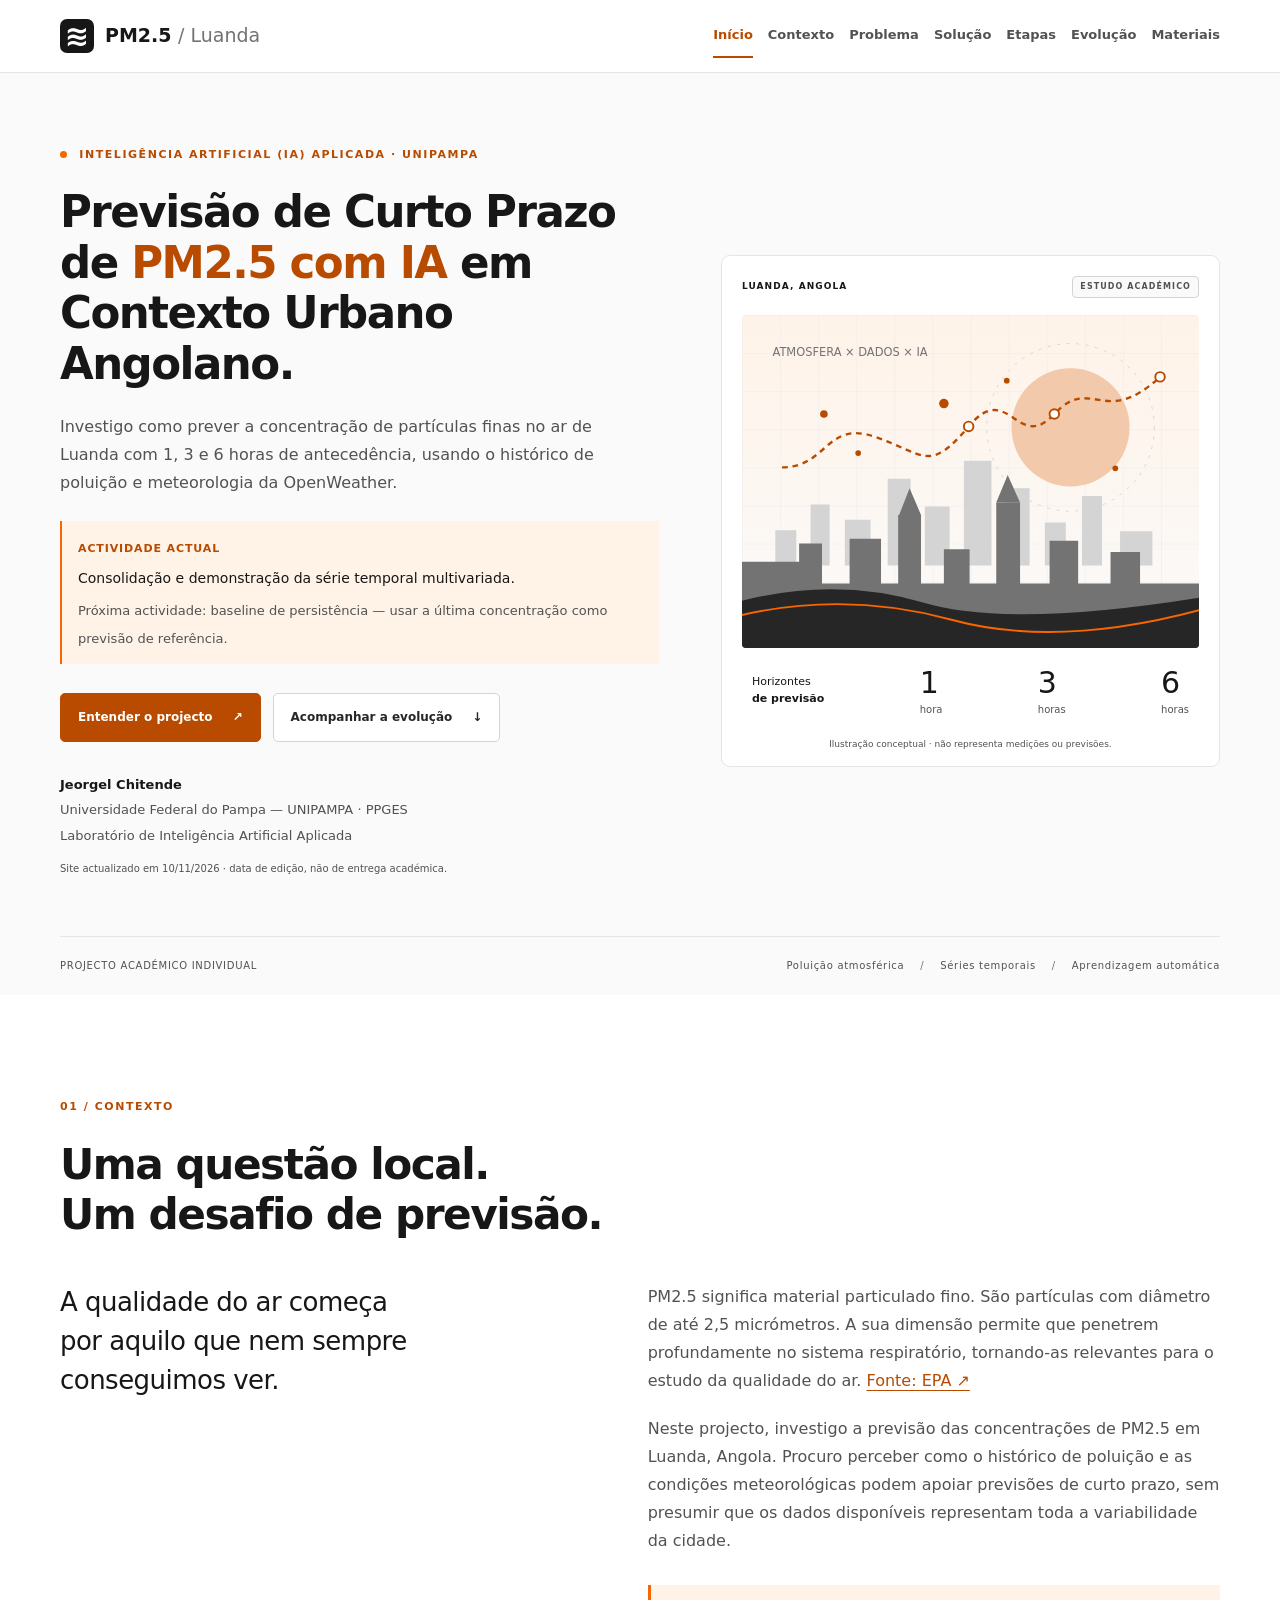
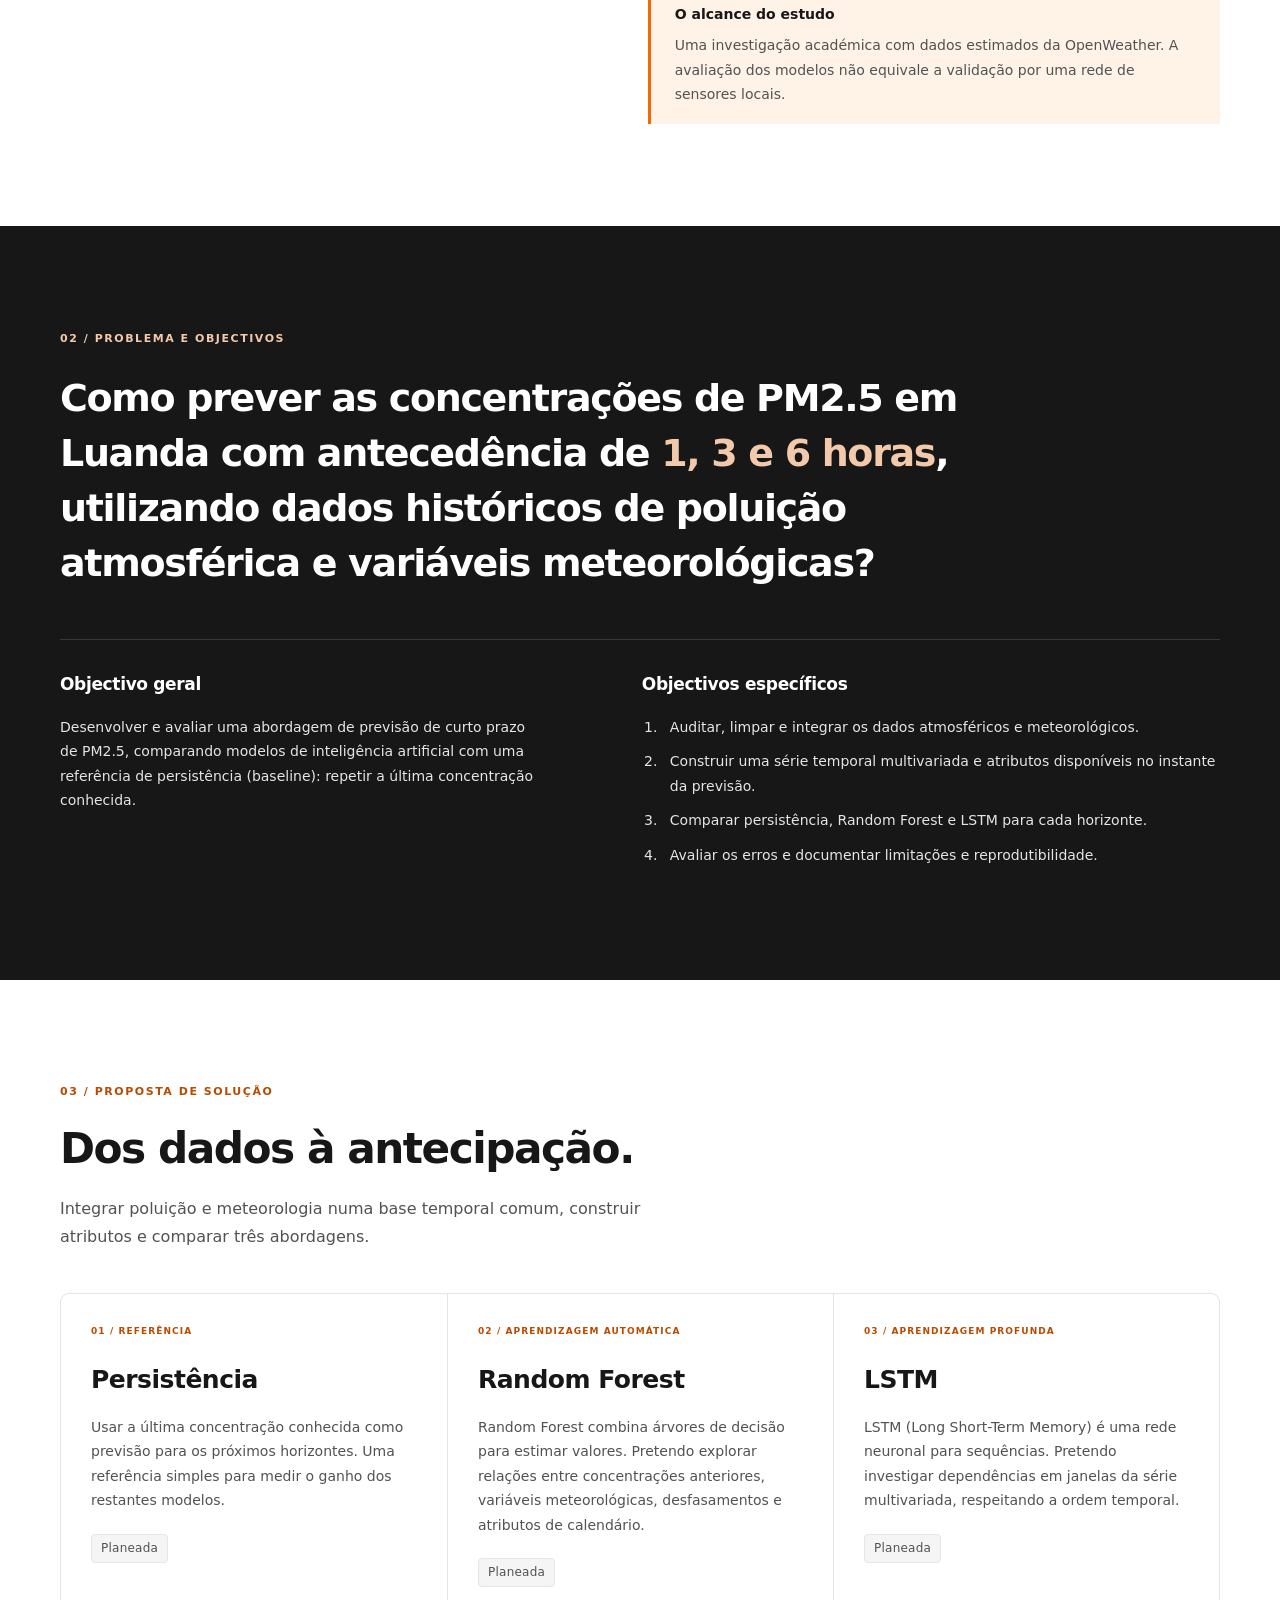
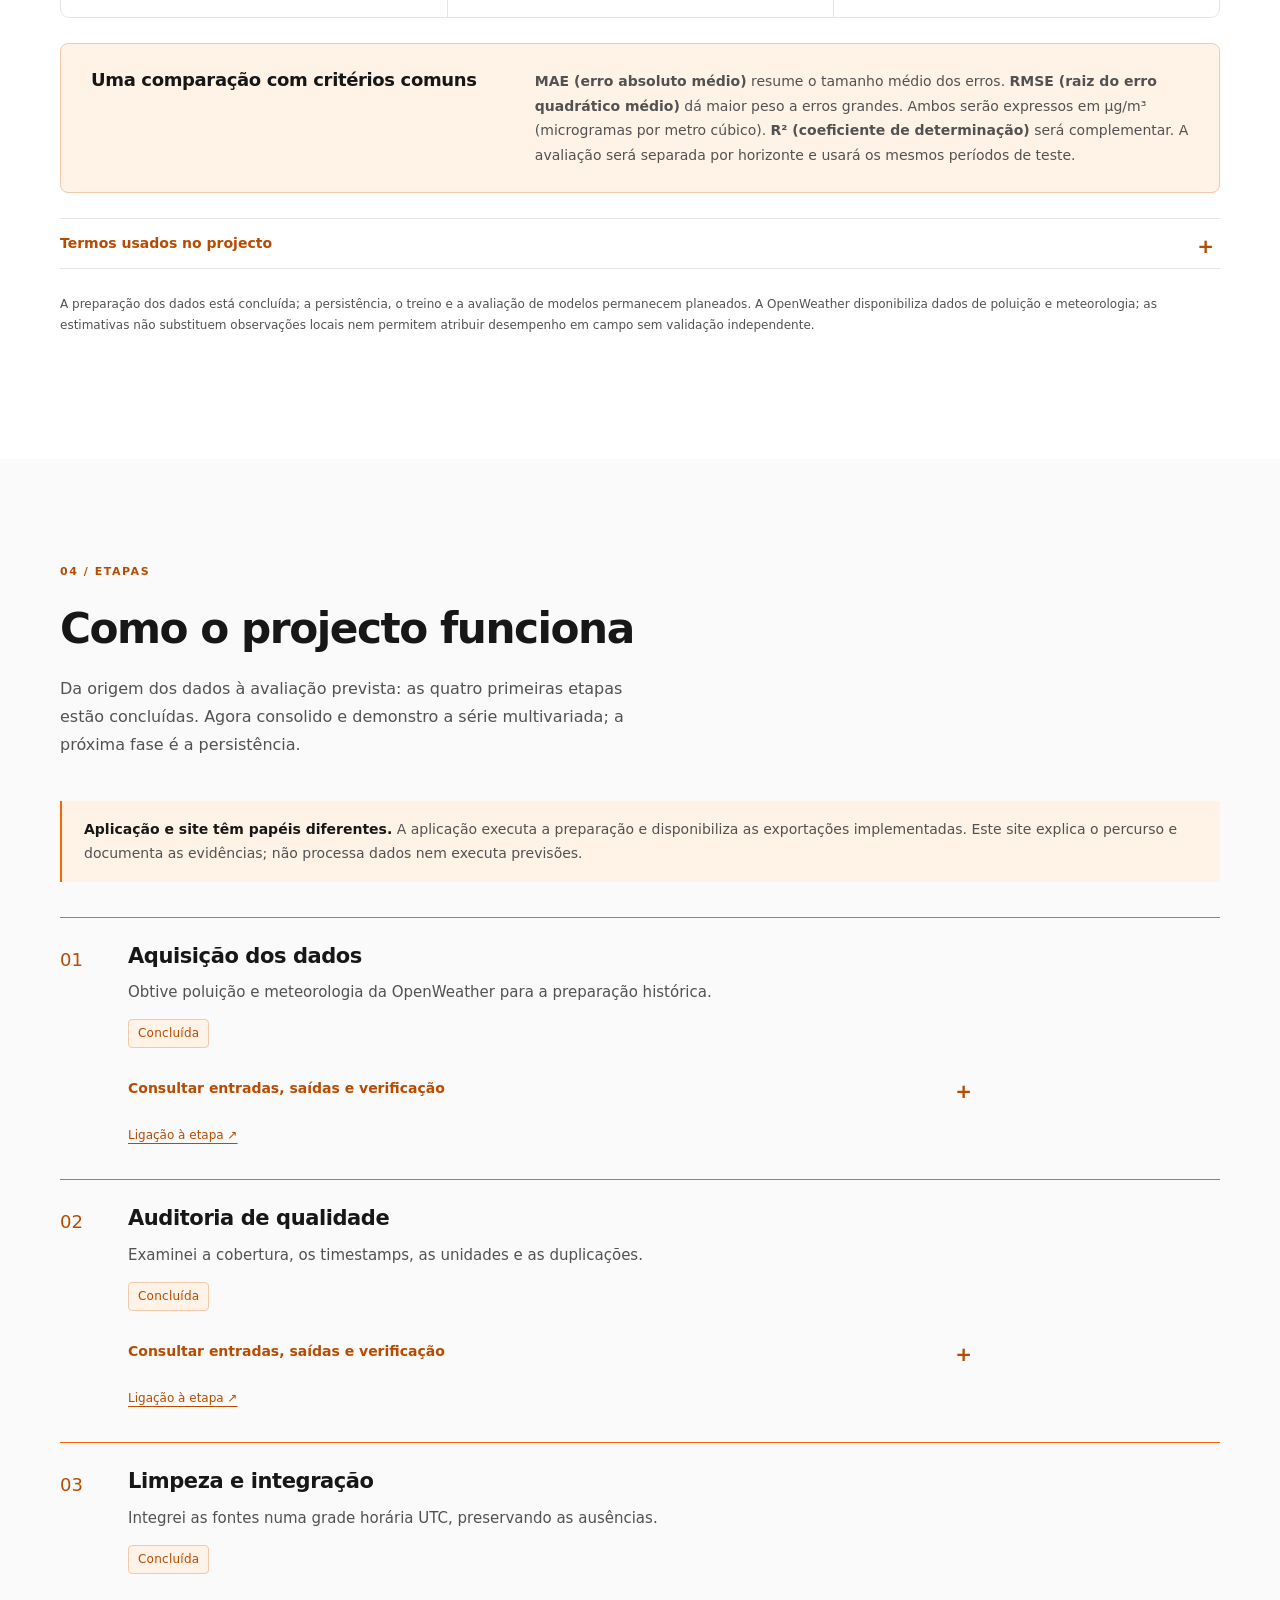
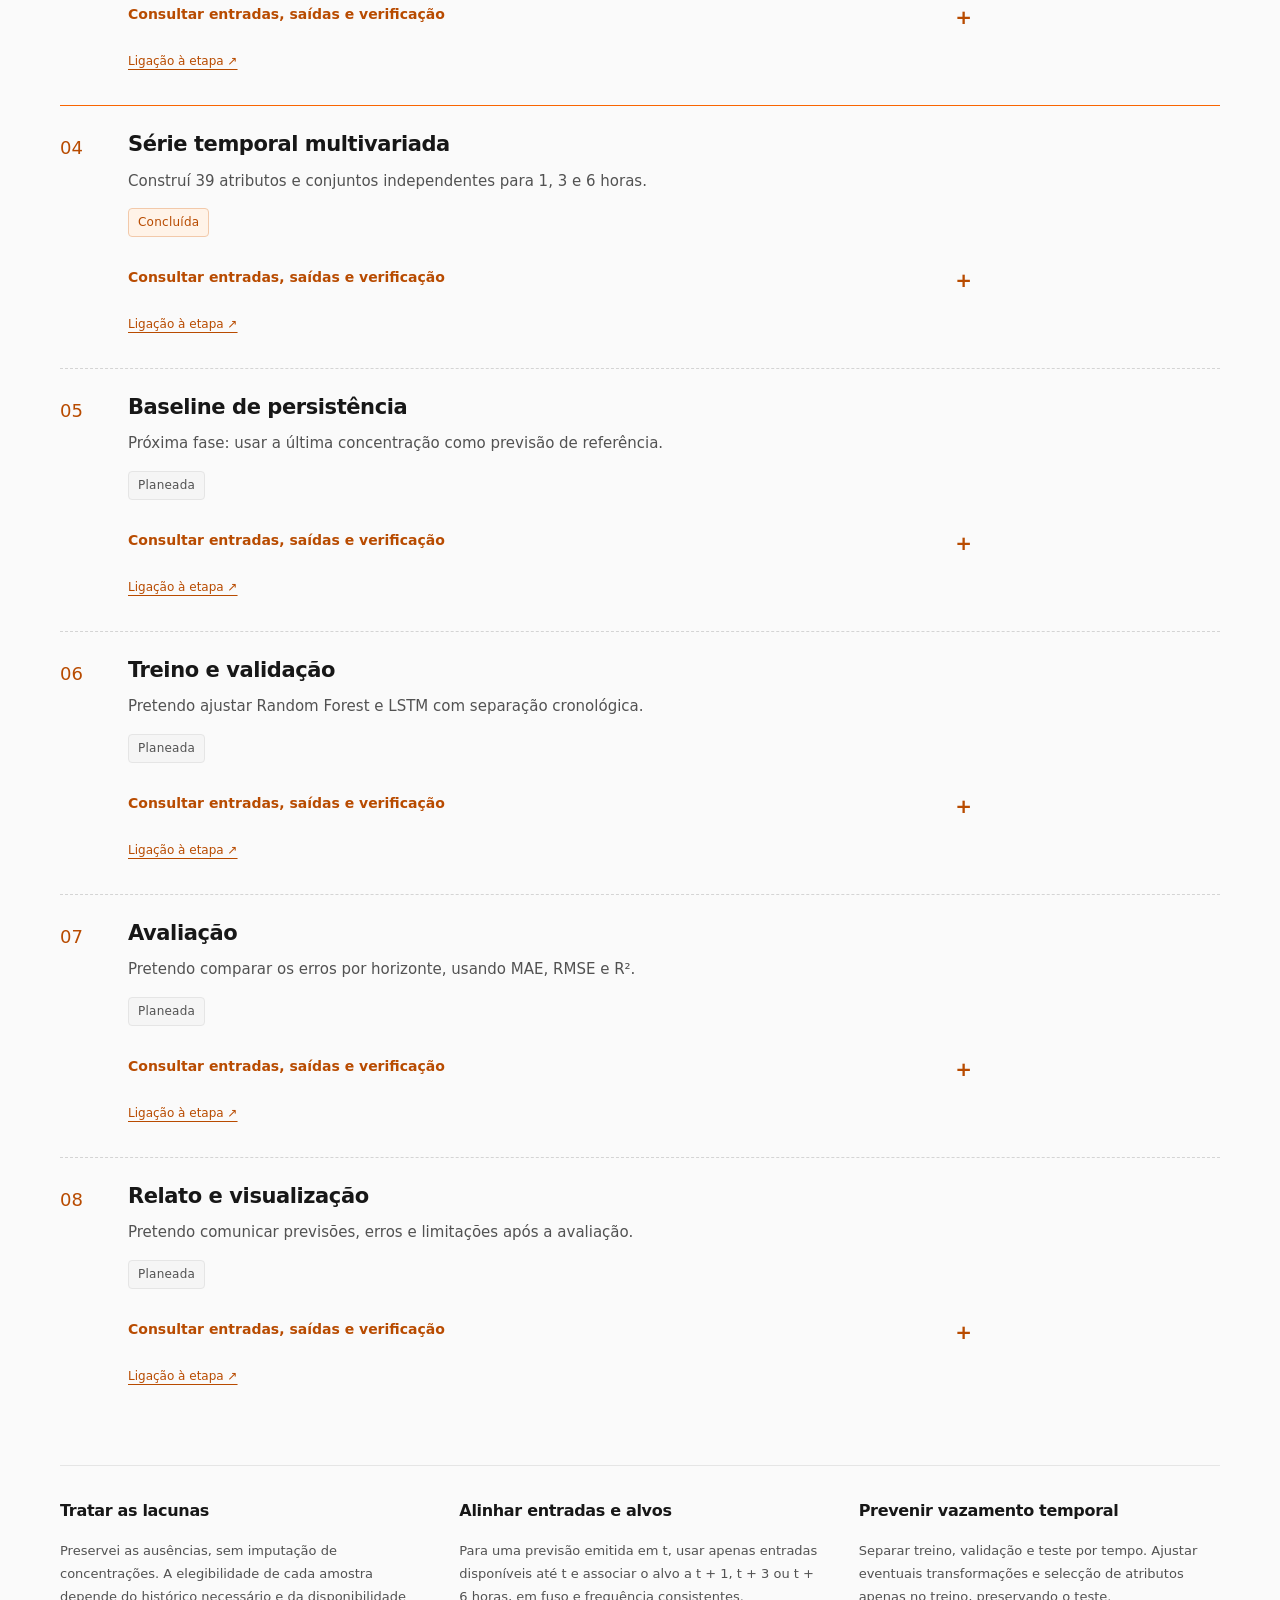
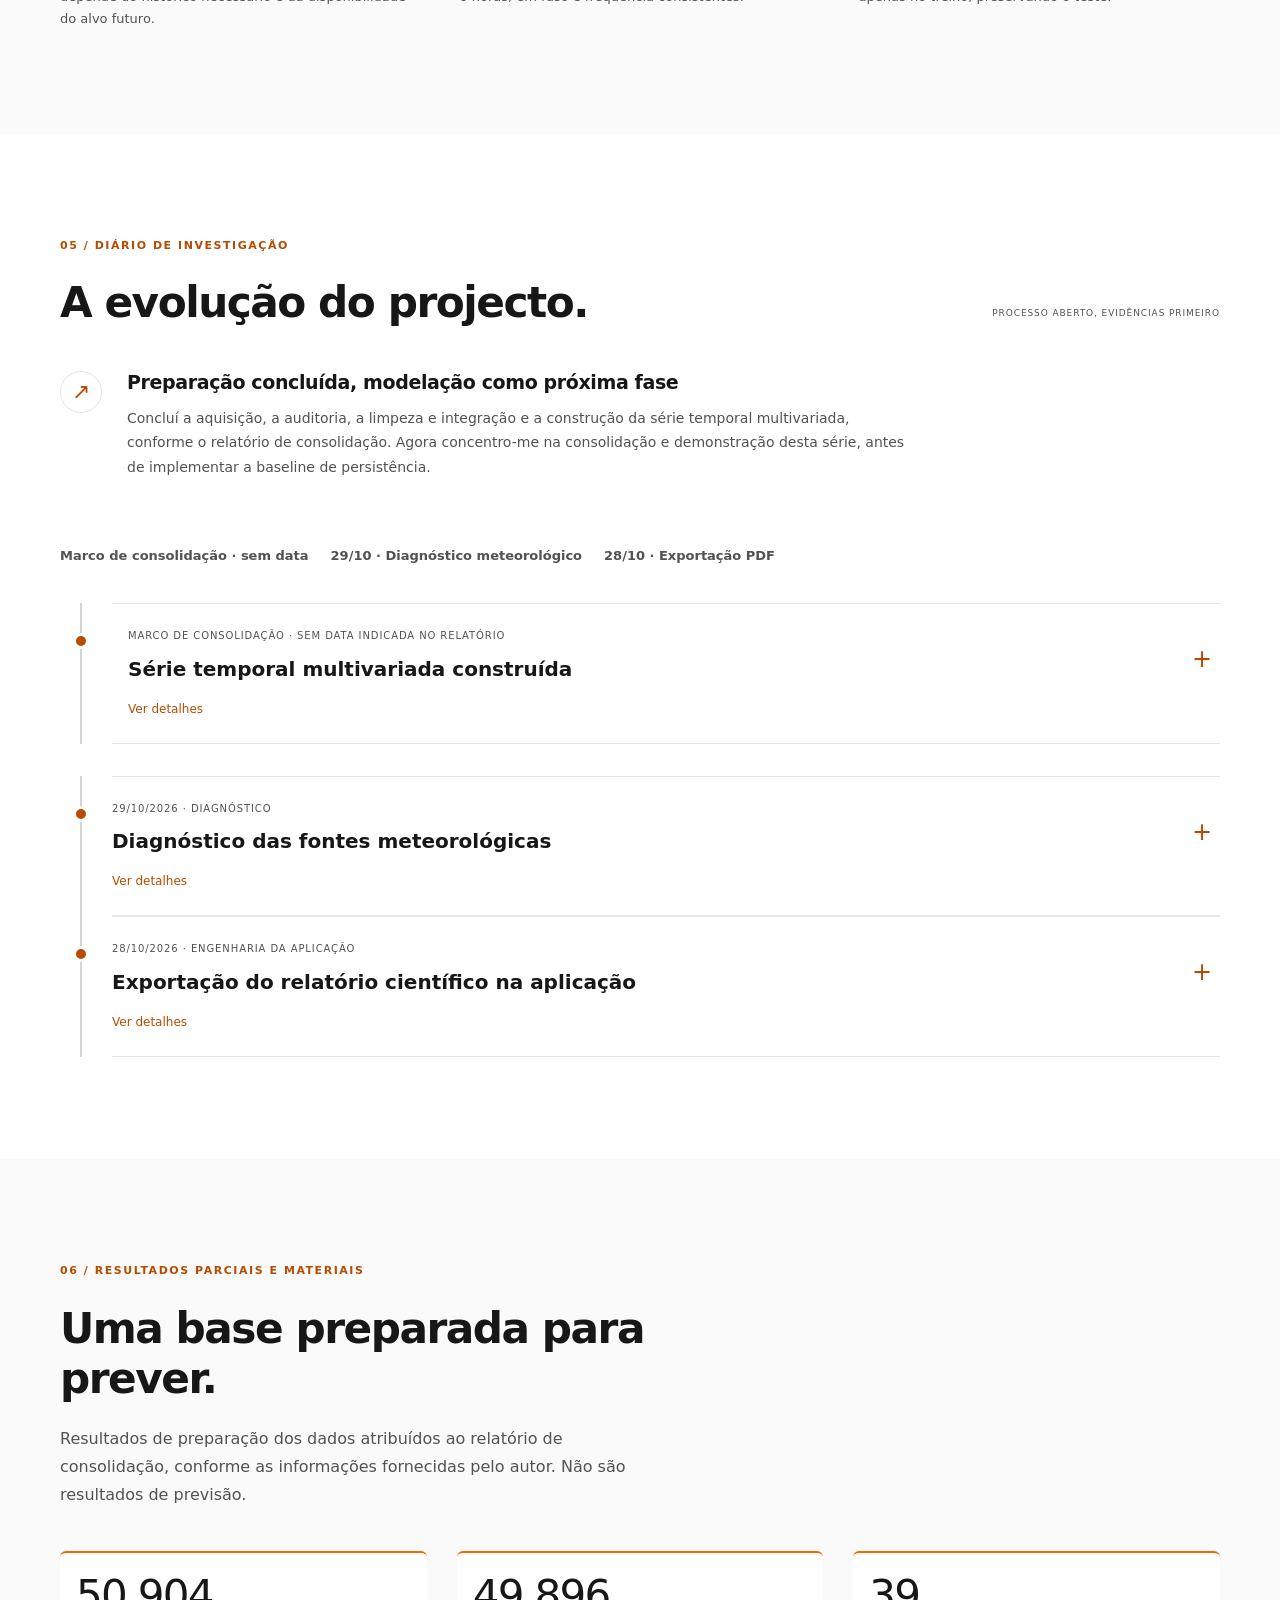
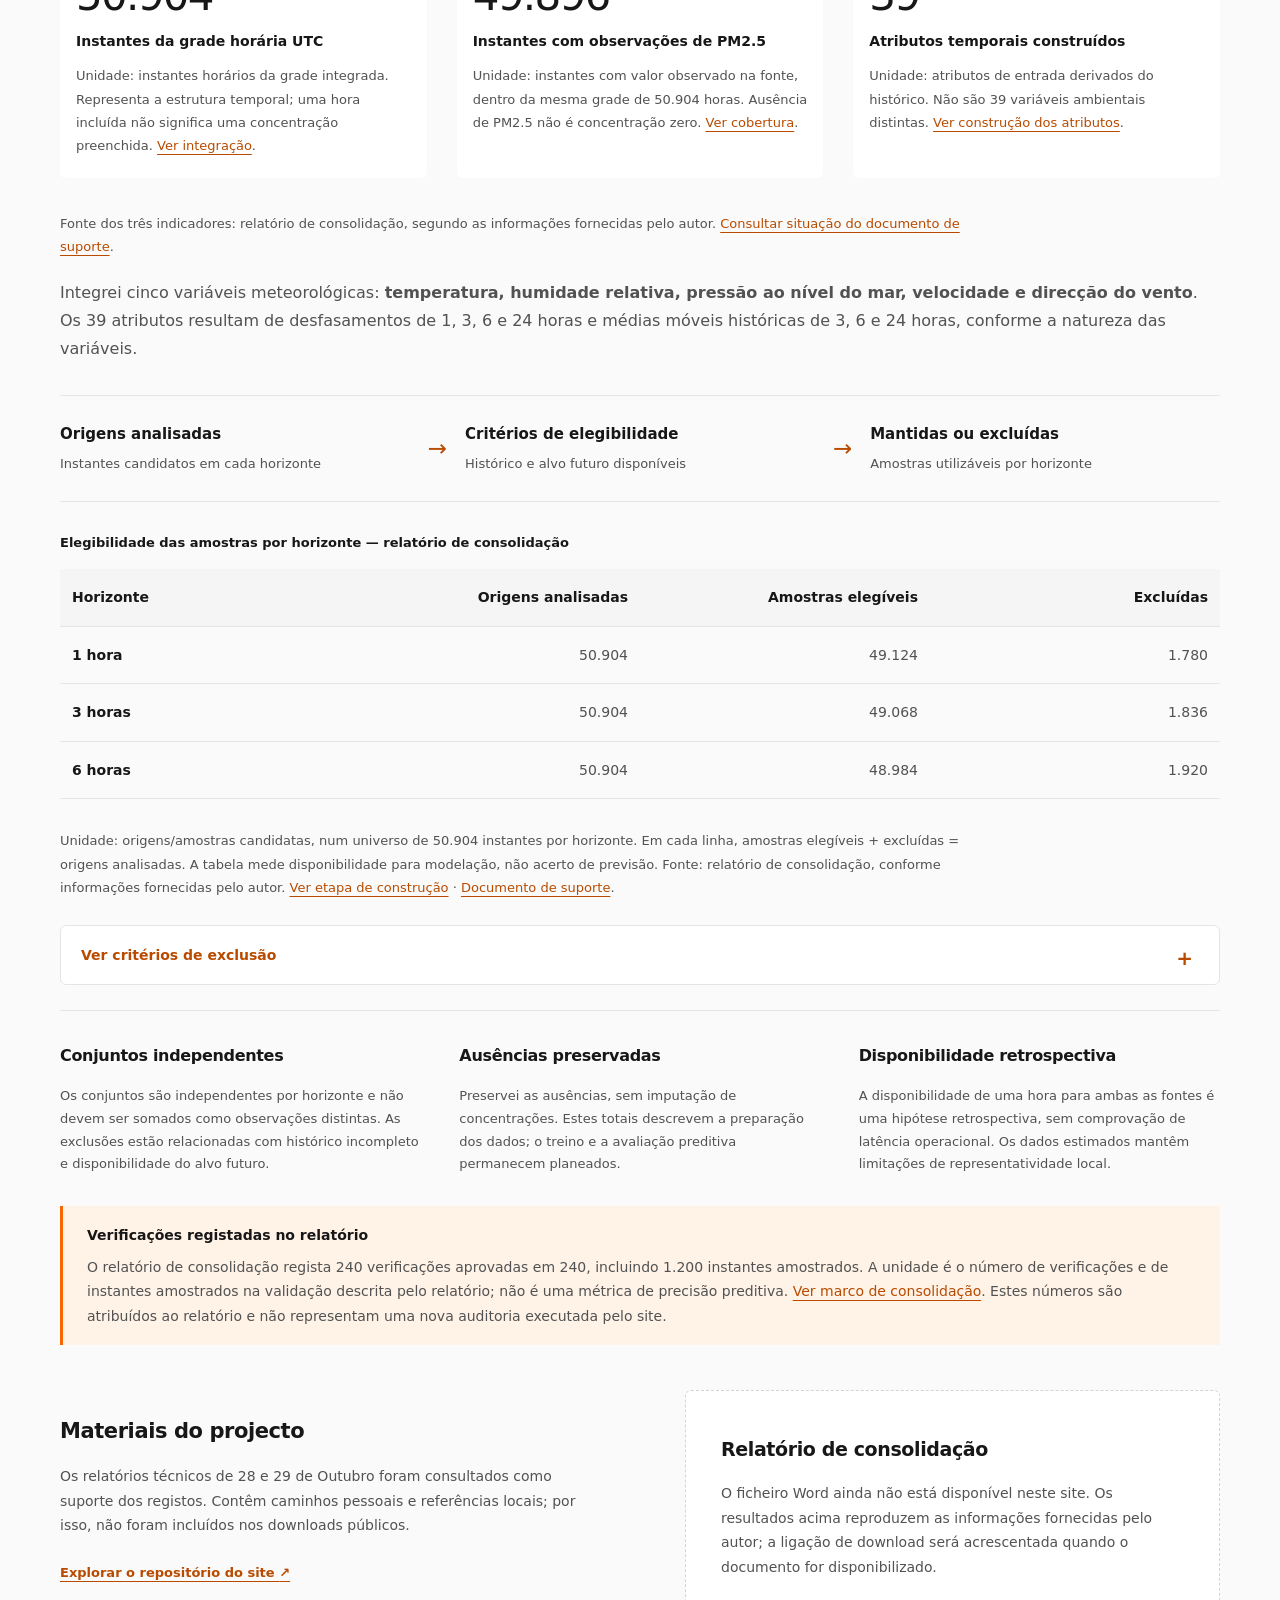
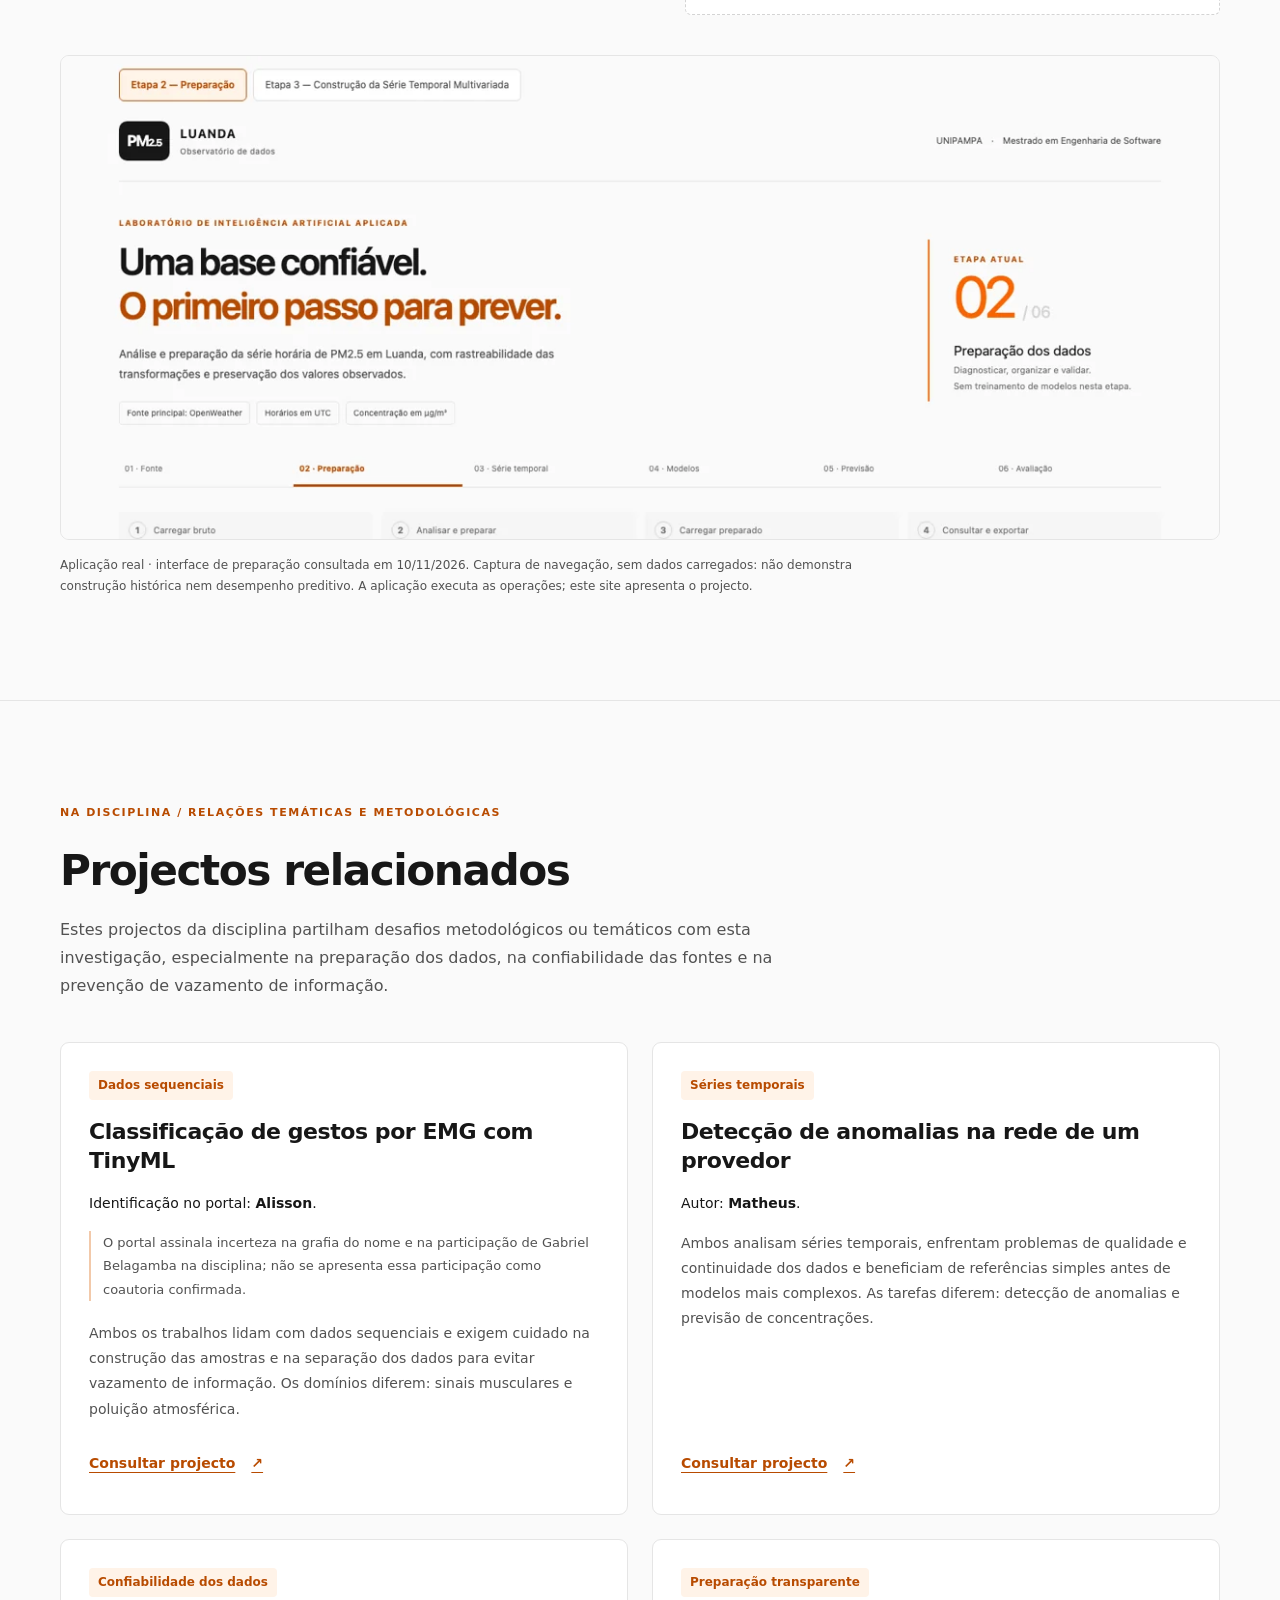
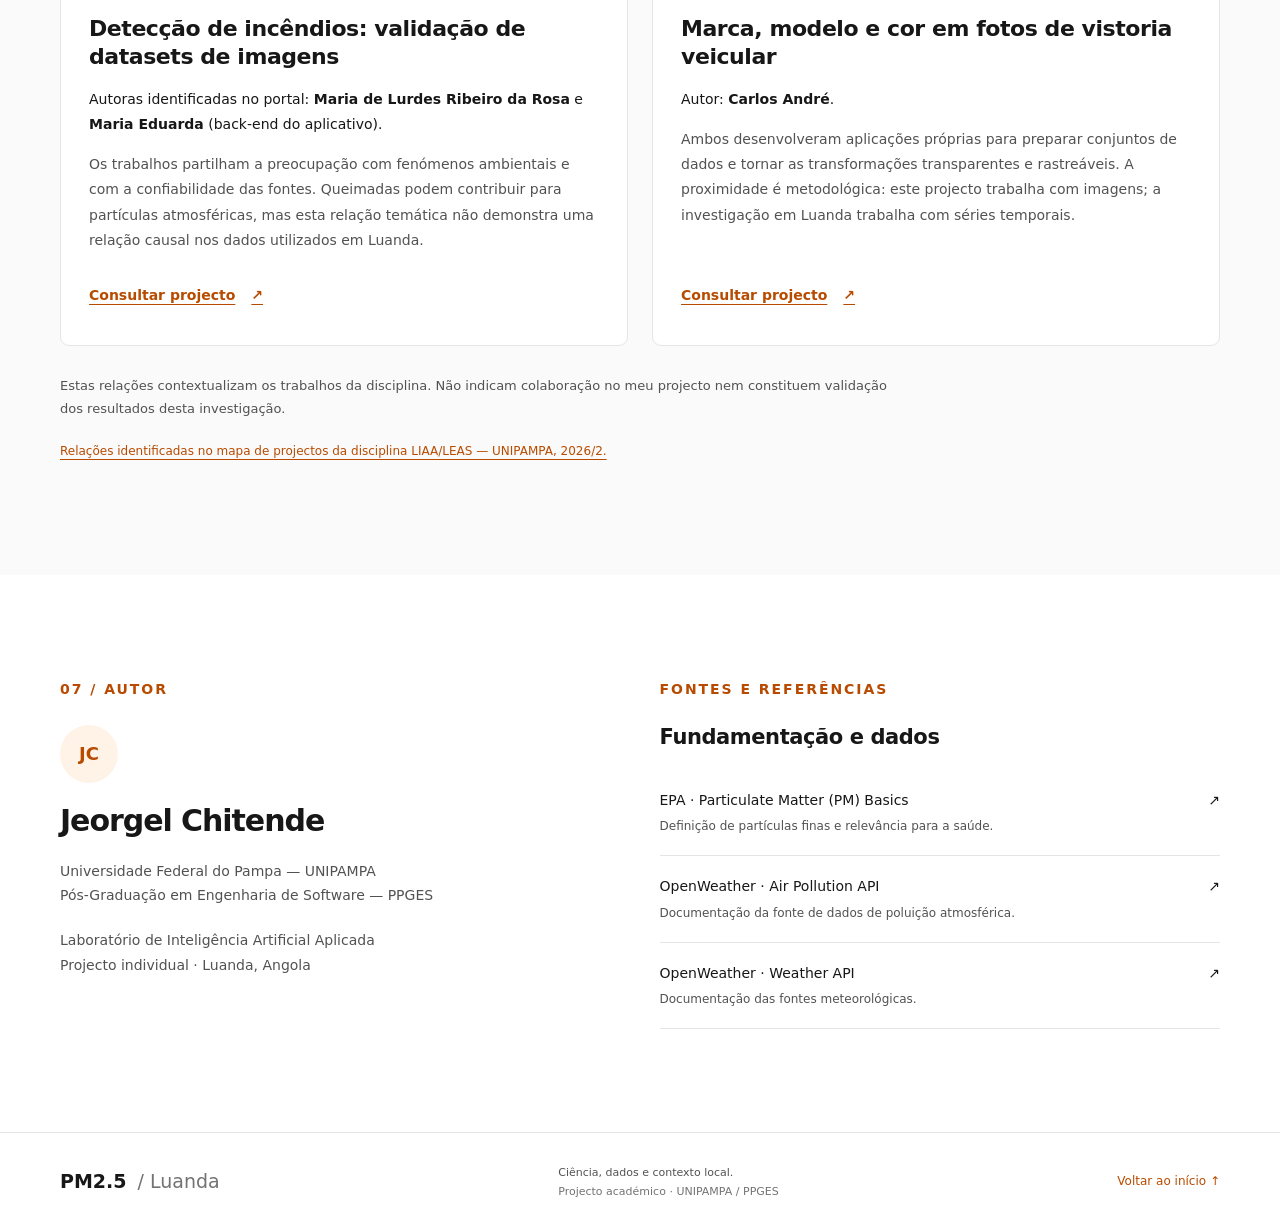
==== index.html @ dc96d827 "version 1.2 with fit has been created" ====
<!doctype html>
<html lang="pt">
<head>
<meta charset="utf-8"><meta name="viewport" content="width=device-width, initial-scale=1">
<title>PM2.5 em Luanda · Jeorgel Chitende | UNIPAMPA</title>
<meta name="description" content="Projecto académico de previsão de PM2.5 em Luanda com inteligência artificial. Contexto, metodologia e evolução do trabalho de Jeorgel Chitende na UNIPAMPA.">
<meta name="theme-color" content="#171717"><meta property="og:type" content="website"><meta property="og:locale" content="pt_PT"><meta property="og:title" content="PM2.5 em Luanda · Prever para compreender"><meta property="og:description" content="Um projecto académico sobre previsão de curto prazo da qualidade do ar em Luanda, Angola."><meta property="og:url" content="https://liaa-jeorgel.github.io/"><meta property="og:image" content="https://liaa-jeorgel.github.io/assets/social.png"><meta property="og:image:alt" content="Projecto PM2.5 em Luanda — UNIPAMPA">
<link rel="icon" type="image/svg+xml" href="assets/favicon.svg"><link rel="stylesheet" href="assets/style.css"><script src="assets/main.js" defer></script>
</head>
<body>
<a class="skip" href="#principal">Saltar para o conteúdo</a>
<header class="header"><div class="container header-inner"><a class="brand" href="#inicio" aria-label="PM2.5 Luanda — início"><span class="brand-icon" aria-hidden="true">≋</span><span>PM2.5 <span class="brand-light">/ Luanda</span></span></a><button class="menu-toggle" aria-expanded="false" aria-controls="menu" hidden>Menu <span aria-hidden="true">☰</span></button><nav id="menu" aria-label="Navegação principal"><a href="#inicio">Início</a><a href="#contexto">Contexto</a><a href="#objectivos">Problema</a><a href="#proposta">Solução</a><a href="#metodologia">Etapas</a><a href="#evolucao">Evolução</a><a href="#materiais">Materiais</a></nav></div></header>
<main id="principal" tabindex="-1">
<section id="inicio" tabindex="-1" class="hero"><div class="container hero-grid"><div><p class="eyebrow"><span class="dot"></span> INTELIGÊNCIA ARTIFICIAL (IA) APLICADA · UNIPAMPA</p><h1>Previsão de Curto Prazo de <span>PM2.5 com IA</span> em Contexto Urbano Angolano.</h1><p class="hero-copy">Investigo como prever a concentração de partículas finas no ar de Luanda com 1, 3 e 6 horas de antecedência, usando o histórico de poluição e meteorologia da OpenWeather.</p><aside class="current-stage" aria-label="Estado do projecto"><strong>Actividade actual</strong><p>Consolidação e demonstração da série temporal multivariada.</p><span>Próxima actividade: baseline de persistência — usar a última concentração como previsão de referência.</span></aside><div class="actions"><a class="button primary" href="#contexto">Entender o projecto <span aria-hidden="true">↗</span></a><a class="button secondary" href="#evolucao">Acompanhar a evolução <span aria-hidden="true">↓</span></a></div><p class="byline"><strong>Jeorgel Chitende</strong><span>Universidade Federal do Pampa — UNIPAMPA · PPGES</span><span>Laboratório de Inteligência Artificial Aplicada</span><span class="site-update">Site actualizado em <time datetime="2026-11-10">10/11/2026</time> · data de edição, não de entrega académica.</span></p></div>
<figure class="hero-figure"><div class="figure-top"><span>LUANDA, ANGOLA</span><span class="figure-tag">ESTUDO ACADÉMICO</span></div><svg viewBox="0 0 480 350" role="img" aria-labelledby="scene-title"><title id="scene-title">Ilustração conceptual de Luanda, partículas atmosféricas e horizontes de previsão; sem dados científicos.</title><defs><linearGradient id="sky" x2="0" y2="1"><stop stop-color="#fff3e8"/><stop offset="1" stop-color="#fafafa"/></linearGradient><pattern id="grid" width="40" height="40" patternUnits="userSpaceOnUse"><path d="M40 0H0V40" fill="none" stroke="#e5e5e5" stroke-width=".7"/></pattern></defs><rect width="480" height="350" fill="url(#sky)"/><rect width="480" height="350" fill="url(#grid)"/><circle cx="345" cy="118" r="62" fill="#f2c9aa"/><circle cx="345" cy="118" r="88" fill="none" stroke="#d4d4d4" stroke-dasharray="3 7"/><g fill="#d4d4d4"><path d="M35 263V226H57V263H72V199H92V263H108V215H135V263H153V172H177V263H192V201H218V263H233V153H262V263H277V182H302V263H318V218H340V263H357V190H378V263H397V227H431V263Z"/></g><g fill="#737373"><path d="M0 282V259H60V240H84V282H113V235H146V282H164V210H188V282H212V246H239V282H267V197H292V282H323V237H353V282H387V249H418V282H480V350H0Z"/><path d="M165 210L176 182L188 210ZM267 197L279 168L292 197Z"/></g><path d="M0 300Q100 275 190 302T480 297V350H0Z" fill="#262626"/><path d="M0 315Q110 290 220 320T480 310" fill="none" stroke="#f96501" stroke-width="2"/><g fill="#b84b00"><circle cx="86" cy="104" r="4"/><circle cx="122" cy="145" r="3"/><circle cx="212" cy="93" r="5"/><circle cx="278" cy="69" r="3"/><circle cx="392" cy="161" r="3"/></g><path d="M42 160C90 160 88 110 140 128S196 167 238 117 289 146 328 104 380 120 439 65" fill="none" stroke="#b84b00" stroke-width="2.5" stroke-dasharray="6 5"/><g fill="#fff" stroke="#b84b00" stroke-width="2"><circle cx="238" cy="117" r="5"/><circle cx="328" cy="104" r="5"/><circle cx="439" cy="65" r="5"/></g><text x="32" y="43" font-family="system-ui" font-size="12" fill="#737373">ATMOSFERA × DADOS × IA</text></svg><div class="horizons"><span>Horizontes<br><strong>de previsão</strong></span><b>1<small>hora</small></b><b>3<small>horas</small></b><b>6<small>horas</small></b></div><figcaption>Ilustração conceptual · não representa medições ou previsões.</figcaption></figure></div><div class="container hero-foot"><span>PROJECTO ACADÉMICO INDIVIDUAL</span><span>Poluição atmosférica <i>/</i> Séries temporais <i>/</i> Aprendizagem automática</span></div></section>
<section id="contexto" tabindex="-1" class="section container"><div class="section-heading"><p class="eyebrow">01 / CONTEXTO</p><h2>Uma questão local.<br>Um desafio de previsão.</h2></div><div class="context-grid"><p class="lead">A qualidade do ar começa por aquilo que nem sempre conseguimos ver.</p><div><p>PM2.5 significa material particulado fino. São partículas com diâmetro de até 2,5 micrómetros. A sua dimensão permite que penetrem profundamente no sistema respiratório, tornando-as relevantes para o estudo da qualidade do ar. <a href="https://www.epa.gov/pm-pollution/particulate-matter-pm-basics">Fonte: EPA ↗</a></p><p>Neste projecto, investigo a previsão das concentrações de PM2.5 em Luanda, Angola. Procuro perceber como o histórico de poluição e as condições meteorológicas podem apoiar previsões de curto prazo, sem presumir que os dados disponíveis representam toda a variabilidade da cidade.</p><aside class="note"><strong>O alcance do estudo</strong><p>Uma investigação académica com dados estimados da OpenWeather. A avaliação dos modelos não equivale a validação por uma rede de sensores locais.</p></aside></div></div></section>
<section id="objectivos" tabindex="-1" class="section question-section"><div class="container"><p class="eyebrow">02 / PROBLEMA E OBJECTIVOS</p><h2 class="question">Como prever as concentrações de PM2.5 em Luanda com antecedência de <em>1, 3 e 6 horas</em>, utilizando dados históricos de poluição atmosférica e variáveis meteorológicas?</h2><div class="objectives"><div><h3>Objectivo geral</h3><p>Desenvolver e avaliar uma abordagem de previsão de curto prazo de PM2.5, comparando modelos de inteligência artificial com uma referência de persistência (baseline): repetir a última concentração conhecida.</p></div><div><h3>Objectivos específicos</h3><ol><li>Auditar, limpar e integrar os dados atmosféricos e meteorológicos.</li><li>Construir uma série temporal multivariada e atributos disponíveis no instante da previsão.</li><li>Comparar persistência, Random Forest e LSTM para cada horizonte.</li><li>Avaliar os erros e documentar limitações e reprodutibilidade.</li></ol></div></div></div></section>
<section id="proposta" tabindex="-1" class="section container"><div class="section-heading"><p class="eyebrow">03 / PROPOSTA DE SOLUÇÃO</p><h2>Dos dados à antecipação.</h2><p>Integrar poluição e meteorologia numa base temporal comum, construir atributos e comparar três abordagens.</p></div><div class="model-grid"><article><span class="model-number">01 / REFERÊNCIA</span><h3>Persistência</h3><p>Usar a última concentração conhecida como previsão para os próximos horizontes. Uma referência simples para medir o ganho dos restantes modelos.</p><span class="status">Planeada</span></article><article><span class="model-number">02 / APRENDIZAGEM AUTOMÁTICA</span><h3>Random Forest</h3><p>Random Forest combina árvores de decisão para estimar valores. Pretendo explorar relações entre concentrações anteriores, variáveis meteorológicas, desfasamentos e atributos de calendário.</p><span class="status">Planeada</span></article><article><span class="model-number">03 / APRENDIZAGEM PROFUNDA</span><h3>LSTM</h3><p>LSTM (Long Short-Term Memory) é uma rede neuronal para sequências. Pretendo investigar dependências em janelas da série multivariada, respeitando a ordem temporal.</p><span class="status">Planeada</span></article></div><div class="evaluation"><h3>Uma comparação com critérios comuns</h3><p><strong>MAE (erro absoluto médio)</strong> resume o tamanho médio dos erros. <strong>RMSE (raiz do erro quadrático médio)</strong> dá maior peso a erros grandes. Ambos serão expressos em µg/m³ (microgramas por metro cúbico). <strong>R² (coeficiente de determinação)</strong> será complementar. A avaliação será separada por horizonte e usará os mesmos períodos de teste.</p></div><details class="glossary"><summary>Termos usados no projecto</summary><dl><dt>PM2.5</dt><dd>Material particulado fino, com diâmetro até 2,5 micrómetros.</dd><dt>Lag (desfasamento)</dt><dd>Valor de uma variável observado num instante anterior; por exemplo, o valor de há 3 horas.</dd><dt>Baseline de persistência</dt><dd>Referência que repete a última concentração conhecida como previsão.</dd><dt>Série multivariada</dt><dd>Registo temporal que reúne várias variáveis, como poluição e meteorologia.</dd><dt>Alvo</dt><dd>Concentração futura que se pretende prever em cada horizonte.</dd></dl></details><p class="small">A preparação dos dados está concluída; a persistência, o treino e a avaliação de modelos permanecem planeados. A OpenWeather disponibiliza dados de poluição e meteorologia; as estimativas não substituem observações locais nem permitem atribuir desempenho em campo sem validação independente.</p></section>
<section id="metodologia" tabindex="-1" class="section methodology"><div class="container"><div class="section-heading"><p class="eyebrow">04 / ETAPAS</p><h2>Como o projecto funciona</h2><p>Da origem dos dados à avaliação prevista: as quatro primeiras etapas estão concluídas. Agora consolido e demonstro a série multivariada; a próxima fase é a persistência.</p></div><aside class="process-note"><strong>Aplicação e site têm papéis diferentes.</strong> A aplicação executa a preparação e disponibiliza as exportações implementadas. Este site explica o percurso e documenta as evidências; não processa dados nem executa previsões.</aside><ol class="pipeline process-list"><li id="etapa-aquisicao"><span class="step">01</span><div><h3>Aquisição dos dados</h3><p>Obtive poluição e meteorologia da OpenWeather para a preparação histórica.</p><span class="status complete">Concluída</span><details class="stage-detail"><summary>Consultar entradas, saídas e verificação</summary><dl><dt>O que entra</dt><dd>Históricos de poluição atmosférica e meteorologia da OpenWeather.</dd><dt>O que é feito</dt><dd>Reunir as fontes e registar a sua proveniência para o estudo em Luanda.</dd><dt>O que resulta</dt><dd>Ficheiros de origem para auditoria e preparação.</dd><dt>Como se verifica</dt><dd>Conferir origem, localização e identificação dos ficheiros. Estado atribuído ao relatório de consolidação.</dd></dl><p class="stage-source">Suporte e ligações: <a href="#marco-consolidacao">Marco de consolidação</a></p></details><a class="permalink" href="#etapa-aquisicao" aria-label="Ligação directa: Aquisição dos dados">Ligação à etapa ↗</a></div></li><li id="etapa-auditoria"><span class="step">02</span><div><h3>Auditoria de qualidade</h3><p>Examinei a cobertura, os timestamps, as unidades e as duplicações.</p><span class="status complete">Concluída</span><details class="stage-detail"><summary>Consultar entradas, saídas e verificação</summary><dl><dt>O que entra</dt><dd>Ficheiros de origem e metadados das fontes.</dd><dt>O que é feito</dt><dd>Examinar cobertura, datas e horas, unidades, duplicações e significado das variáveis.</dd><dt>O que resulta</dt><dd>Diagnóstico de qualidade e questões a resolver antes da integração.</dd><dt>Como se verifica</dt><dd>Verificar a coerência temporal e semântica; distinguir pressão ao nível do mar de pressão à superfície. O diagnóstico de 29/10 regista o estado histórico da análise.</dd></dl><p class="stage-source">Suporte e ligações: <a href="#entrega-2026-10-29">Diagnóstico de 29/10/2026</a></p></details><a class="permalink" href="#etapa-auditoria" aria-label="Ligação directa: Auditoria de qualidade">Ligação à etapa ↗</a></div></li><li id="etapa-integracao"><span class="step">03</span><div><h3>Limpeza e integração</h3><p>Integrei as fontes numa grade horária UTC, preservando as ausências.</p><span class="status complete">Concluída</span><details class="stage-detail"><summary>Consultar entradas, saídas e verificação</summary><dl><dt>O que entra</dt><dd>Dados de poluição e meteorologia preparados para integração.</dd><dt>O que é feito</dt><dd>Alinhar as fontes por hora em UTC (Tempo Universal Coordenado), sem preencher concentrações ausentes.</dd><dt>O que resulta</dt><dd>Grade de 50.904 instantes; 49.896 com observações de PM2.5.</dd><dt>Como se verifica</dt><dd>Conferir alinhamento, cobertura e preservação de ausências. Os totais são atribuídos ao relatório de consolidação, sem nova auditoria pelo site.</dd></dl><p class="stage-source">Suporte e ligações: <a href="#marco-consolidacao">Marco de consolidação</a> · <a href="#resultados">Indicadores de preparação</a></p></details><a class="permalink" href="#etapa-integracao" aria-label="Ligação directa: Limpeza e integração">Ligação à etapa ↗</a></div></li><li id="etapa-serie"><span class="step">04</span><div><h3>Série temporal multivariada</h3><p>Construí 39 atributos e conjuntos independentes para 1, 3 e 6 horas.</p><span class="status complete">Concluída</span><details class="stage-detail"><summary>Consultar entradas, saídas e verificação</summary><dl><dt>O que entra</dt><dd>Grade integrada com PM2.5 e cinco variáveis meteorológicas.</dd><dt>O que é feito</dt><dd>Construir desfasamentos (lags), médias históricas e alvos futuros; aplicar critérios de elegibilidade por horizonte.</dd><dt>O que resulta</dt><dd>39 atributos temporais e conjuntos de amostras mantidas e excluídas, independentes por horizonte.</dd><dt>Como se verifica</dt><dd>Verificar alinhamento entre entradas e alvos, histórico necessário e disponibilidade do alvo futuro. A hipótese retrospectiva de uma hora de disponibilidade não comprova latência operacional.</dd></dl><p class="stage-source">Suporte e ligações: <a href="#criterios-exclusao">Critérios de exclusão</a> · <a href="#marco-consolidacao">Marco de consolidação</a></p></details><a class="permalink" href="#etapa-serie" aria-label="Ligação directa: Série temporal multivariada">Ligação à etapa ↗</a></div></li><li id="etapa-persistencia"><span class="step">05</span><div><h3>Baseline de persistência</h3><p>Próxima fase: usar a última concentração como previsão de referência.</p><span class="status">Planeada</span><details class="stage-detail"><summary>Consultar entradas, saídas e verificação</summary><dl><dt>O que entra</dt><dd>Amostras elegíveis por horizonte e última concentração conhecida.</dd><dt>O que é feito</dt><dd>Repetir a concentração disponível na origem da previsão para estabelecer uma referência simples.</dd><dt>O que resulta</dt><dd>Previsões de referência para 1, 3 e 6 horas; ainda não produzidas.</dd><dt>Como se verifica</dt><dd>Conferir timestamps e disponibilidade da entrada; usar os mesmos períodos de avaliação dos modelos. Critério previsto.</dd></dl><p class="stage-source">Suporte e ligações: <a href="#proposta">Comparação prevista</a></p></details><a class="permalink" href="#etapa-persistencia" aria-label="Ligação directa: Baseline de persistência">Ligação à etapa ↗</a></div></li><li id="etapa-treino"><span class="step">06</span><div><h3>Treino e validação</h3><p>Pretendo ajustar Random Forest e LSTM com separação cronológica.</p><span class="status">Planeada</span><details class="stage-detail"><summary>Consultar entradas, saídas e verificação</summary><dl><dt>O que entra</dt><dd>Conjuntos supervisionados e protocolo de separação temporal a definir.</dd><dt>O que é feito</dt><dd>Ajustar os modelos no treino e escolher configurações na validação, sem usar informação futura.</dd><dt>O que resulta</dt><dd>Modelos ajustados e previsões para os períodos reservados; ainda não produzidos.</dd><dt>Como se verifica</dt><dd>Separação cronológica; transformações ajustadas apenas no treino; teste preservado. Critérios previstos.</dd></dl><p class="stage-source">Suporte e ligações: <a href="#proposta">Modelos previstos</a></p></details><a class="permalink" href="#etapa-treino" aria-label="Ligação directa: Treino e validação">Ligação à etapa ↗</a></div></li><li id="etapa-avaliacao"><span class="step">07</span><div><h3>Avaliação</h3><p>Pretendo comparar os erros por horizonte, usando MAE, RMSE e R².</p><span class="status">Planeada</span><details class="stage-detail"><summary>Consultar entradas, saídas e verificação</summary><dl><dt>O que entra</dt><dd>Previsões dos modelos e da persistência, com alvos correspondentes.</dd><dt>O que é feito</dt><dd>Comparar previsões com os valores-alvo nos mesmos períodos por horizonte.</dd><dt>O que resulta</dt><dd>MAE e RMSE em µg/m³ e R² sem unidade; ainda não calculados.</dd><dt>Como se verifica</dt><dd>Conferir correspondência temporal e períodos comuns de teste; reportar resultados separadamente por horizonte. Critérios previstos.</dd></dl><p class="stage-source">Suporte e ligações: <a href="#proposta">Métricas e comparação</a></p></details><a class="permalink" href="#etapa-avaliacao" aria-label="Ligação directa: Avaliação">Ligação à etapa ↗</a></div></li><li id="etapa-relato"><span class="step">08</span><div><h3>Relato e visualização</h3><p>Pretendo comunicar previsões, erros e limitações após a avaliação.</p><span class="status">Planeada</span><details class="stage-detail"><summary>Consultar entradas, saídas e verificação</summary><dl><dt>O que entra</dt><dd>Resultados preditivos e protocolo de avaliação, quando existirem.</dd><dt>O que é feito</dt><dd>Organizar tabelas, gráficos e interpretação comparativa sem confundir preparação com previsão.</dd><dt>O que resulta</dt><dd>Relato comparativo e materiais de apresentação; ainda não produzidos.</dd><dt>Como se verifica</dt><dd>Identificar fonte, unidade, universo e limitações de cada resultado. Critério previsto.</dd></dl><p class="stage-source">Suporte e ligações: <a href="#materiais">Resultados e materiais disponíveis</a></p></details><a class="permalink" href="#etapa-relato" aria-label="Ligação directa: Relato e visualização">Ligação à etapa ↗</a></div></li></ol><div class="care-grid"><article><h3>Tratar as lacunas</h3><p>Preservei as ausências, sem imputação de concentrações. A elegibilidade de cada amostra depende do histórico necessário e da disponibilidade do alvo futuro.</p></article><article><h3>Alinhar entradas e alvos</h3><p>Para uma previsão emitida em t, usar apenas entradas disponíveis até t e associar o alvo a t + 1, t + 3 ou t + 6 horas, em fuso e frequência consistentes.</p></article><article><h3>Prevenir vazamento temporal</h3><p>Separar treino, validação e teste por tempo. Ajustar eventuais transformações e selecção de atributos apenas no treino, preservando o teste.</p></article></div></div></section>
<section id="evolucao" tabindex="-1" class="section container"><div class="section-heading heading-row"><div><p class="eyebrow">05 / DIÁRIO DE INVESTIGAÇÃO</p><h2>A evolução do projecto.</h2></div><span class="section-label">PROCESSO ABERTO, EVIDÊNCIAS PRIMEIRO</span></div><div class="journal-intro"><span class="journal-symbol" aria-hidden="true">↗</span><div><h3>Preparação concluída, modelação como próxima fase</h3><p>Concluí a aquisição, a auditoria, a limpeza e integração e a construção da série temporal multivariada, conforme o relatório de consolidação. Agora concentro-me na consolidação e demonstração desta série, antes de implementar a baseline de persistência.</p></div></div>
<nav class="journal-index" aria-label="Ligações directas às entregas"><a href="#marco-consolidacao">Marco de consolidação · sem data</a><a href="#entrega-2026-10-29">29/10 · Diagnóstico meteorológico</a><a href="#entrega-2026-10-28">28/10 · Exportação PDF</a></nav><!-- MARCO SEM DATA: separado dos registos datados; não atribuir a data de upload ou edição. -->
<div class="timeline milestone"><details id="marco-consolidacao"><summary><span class="timeline-meta">MARCO DE CONSOLIDAÇÃO · SEM DATA INDICADA NO RELATÓRIO</span><span class="timeline-title">Série temporal multivariada construída</span><span class="expand">Ver detalhes <span aria-hidden="true">+</span></span></summary><div class="entry-body"><h4>Objectivo</h4><p>Consolidar uma base multivariada para a previsão de PM2.5 em 1, 3 e 6 horas.</p><h4>Actividades realizadas</h4><p>Concluí as quatro primeiras etapas do pipeline: aquisição, auditoria, limpeza e integração e construção da série temporal.</p><h4>Resultados e evidências</h4><p>O relatório de consolidação regista 50.904 instantes horários UTC, 49.896 com observações de PM2.5 e 39 atributos temporais. Obtive 49.124, 49.068 e 48.984 amostras elegíveis para os horizontes de 1, 3 e 6 horas, respectivamente. <a href="#resultados">Consultar resultados de preparação</a>.</p><h4>Decisões</h4><p>Preservei as ausências sem imputar concentrações e mantive os conjuntos independentes por horizonte. A disponibilidade de uma hora para ambas as fontes é uma hipótese retrospectiva.</p><h4>Dificuldades e limitações</h4><p>A representatividade local dos dados estimados e a ausência de comprovação de latência operacional limitam a interpretação. Não atribuo uma data a este marco, pois o conteúdo do relatório não a indica.</p><h4>Próximos passos</h4><p>Pretendo demonstrar a série consolidada e implementar a baseline de persistência. O pré-preenchimento da configuração de demonstração consta como proposta no relatório; não o apresento como implementado.</p><p class="entry-stages">Etapas relacionadas: <a href="#etapa-aquisicao">aquisição</a>, <a href="#etapa-auditoria">auditoria</a>, <a href="#etapa-integracao">integração</a> e <a href="#etapa-serie">série temporal</a>.</p><h4>Materiais associados</h4><p>Resultados atribuídos ao relatório de consolidação, conforme as informações fornecidas pelo autor. O ficheiro Word aguarda disponibilização para download.</p></div></details></div>
<!-- REGISTOS DATADOS: acrescentar entregas em ordem decrescente, dentro da timeline abaixo. -->
<div class="timeline dated-entries"><details id="entrega-2026-10-29"><summary><span class="timeline-meta"><time datetime="2026-10-29">29/10/2026</time> · DIAGNÓSTICO</span><span class="timeline-title">Diagnóstico das fontes meteorológicas</span><span class="expand">Ver detalhes <span aria-hidden="true">+</span></span></summary><div class="entry-body"><h4>Objectivo</h4><p>Investigar a adequação das fontes meteorológicas à futura integração histórica.</p><h4>Actividades realizadas</h4><p>Analisei cobertura, timestamps, duplicações, unidades, proveniência e disponibilidade. Examinei os mapeamentos guardados e o significado físico da pressão.</p><h4>Resultados e evidências</h4><p>Identifiquei erros de mapeamento e distingui pressão ao nível do mar de pressão à superfície. Este diagnóstico foi exclusivamente de leitura e não executou a integração histórica.</p><h4>Decisões</h4><p>Mantive as fontes e os recursos científicos sem alterações. Não tratei a correcção dos mapeamentos como aprovação automática das fontes.</p><h4>Dificuldades</h4><p>À data, permaneciam questões de proveniência, unidades, disponibilidade e política de duplicação, além da semântica da pressão.</p><h4>Próximos passos à data</h4><p>Propus esclarecer estes pontos antes de uma nova validação e da integração histórica.</p><p class="entry-stages">Etapa relacionada: <a href="#etapa-auditoria">auditoria de qualidade</a>.</p><h4>Material consultado</h4><p><code>diagnostico_final_fontes_meteorologicas.md</code>. Documento técnico consultado localmente; não disponibilizado como download por conter caminhos pessoais e referências internas.</p></div></details>
<details id="entrega-2026-10-28"><summary><span class="timeline-meta"><time datetime="2026-10-28">28/10/2026</time> · ENGENHARIA DA APLICAÇÃO</span><span class="timeline-title">Exportação do relatório científico na aplicação</span><span class="expand">Ver detalhes <span aria-hidden="true">+</span></span></summary><div class="entry-body"><h4>Objectivo</h4><p>Disponibilizar uma apresentação PDF dos resultados e da proveniência da construção multivariada.</p><h4>Actividades realizadas</h4><p>Implementei a exportação PDF com proveniência, atributos, alvos, exclusões e verificações, preservando a distinção entre construções validadas e diagnósticos bloqueados.</p><h4>Resultados e evidências</h4><p>Os exemplos multivariados desta entrega utilizaram dados controlados de teste. São evidências de engenharia e não resultados empíricos de Luanda.</p><h4>Decisões</h4><p>Identifiquei explicitamente a natureza dos exemplos e não iniciei modelação preditiva.</p><h4>Dificuldades</h4><p>A construção histórica ainda dependia da validação meteorológica nessa data; o sucesso dos testes controlados não resolvia esse requisito.</p><h4>Próximos passos à data</h4><p>Propus resolver as questões das fontes meteorológicas antes de construir a série histórica e avançar para a modelação.</p><p class="entry-stages">Etapa relacionada: <a href="#etapa-serie">série temporal</a>, na vertente de engenharia da exportação; não equivale à construção histórica nessa data.</p><h4>Material consultado</h4><p><code>implementacao_etapa3_incremento7.md</code>. Documento técnico consultado localmente; não disponibilizado como download por conter caminhos pessoais e referências internas.</p></div></details></div></section>
<section id="materiais" tabindex="-1" class="section materials-section"><div class="container"><div class="section-heading"><p class="eyebrow">06 / RESULTADOS PARCIAIS E MATERIAIS</p><h2 id="resultados">Uma base preparada para prever.</h2><p>Resultados de preparação dos dados atribuídos ao relatório de consolidação, conforme as informações fornecidas pelo autor. Não são resultados de previsão.</p></div>
<dl class="result-stats"><div><dt>Instantes da grade horária UTC</dt><dd>50.904</dd><dd class="stat-context">Unidade: instantes horários da grade integrada. Representa a estrutura temporal; uma hora incluída não significa uma concentração preenchida. <a href="#etapa-integracao">Ver integração</a>.</dd></div><div><dt>Instantes com observações de PM2.5</dt><dd>49.896</dd><dd class="stat-context">Unidade: instantes com valor observado na fonte, dentro da mesma grade de 50.904 horas. Ausência de PM2.5 não é concentração zero. <a href="#etapa-integracao">Ver cobertura</a>.</dd></div><div><dt>Atributos temporais construídos</dt><dd>39</dd><dd class="stat-context">Unidade: atributos de entrada derivados do histórico. Não são 39 variáveis ambientais distintas. <a href="#etapa-serie">Ver construção dos atributos</a>.</dd></div></dl><p class="source-line">Fonte dos três indicadores: relatório de consolidação, segundo as informações fornecidas pelo autor. <a href="#suporte-consolidacao">Consultar situação do documento de suporte</a>.</p>
<p>Integrei cinco variáveis meteorológicas: <strong>temperatura, humidade relativa, pressão ao nível do mar, velocidade e direcção do vento</strong>. Os 39 atributos resultam de desfasamentos de 1, 3, 6 e 24 horas e médias móveis históricas de 3, 6 e 24 horas, conforme a natureza das variáveis.</p>
<div class="eligibility-flow" aria-label="Leitura dos resultados de preparação"><span><strong>Origens analisadas</strong>Instantes candidatos em cada horizonte</span><span aria-hidden="true">→</span><span><strong>Critérios de elegibilidade</strong>Histórico e alvo futuro disponíveis</span><span aria-hidden="true">→</span><span><strong>Mantidas ou excluídas</strong>Amostras utilizáveis por horizonte</span></div><div class="table-wrap"><table aria-describedby="tabela-interpretacao"><caption>Elegibilidade das amostras por horizonte — relatório de consolidação</caption><thead><tr><th scope="col">Horizonte</th><th scope="col">Origens analisadas</th><th scope="col">Amostras elegíveis</th><th scope="col">Excluídas</th></tr></thead><tbody><tr><th scope="row">1 hora</th><td>50.904</td><td>49.124</td><td>1.780</td></tr><tr><th scope="row">3 horas</th><td>50.904</td><td>49.068</td><td>1.836</td></tr><tr><th scope="row">6 horas</th><td>50.904</td><td>48.984</td><td>1.920</td></tr></tbody></table></div><p id="tabela-interpretacao" class="source-line">Unidade: origens/amostras candidatas, num universo de 50.904 instantes por horizonte. Em cada linha, amostras elegíveis + excluídas = origens analisadas. A tabela mede disponibilidade para modelação, não acerto de previsão. Fonte: relatório de consolidação, conforme informações fornecidas pelo autor. <a href="#etapa-serie">Ver etapa de construção</a> · <a href="#suporte-consolidacao">Documento de suporte</a>.</p><details id="criterios-exclusao" class="criteria"><summary>Ver critérios de exclusão</summary><div><p>Para cada origem e horizonte, é necessário dispor do histórico exigido pelos atributos e do alvo no instante futuro correspondente. A falta desses elementos pode tornar a amostra inelegível.</p><p>Os motivos podem coexistir. Não são atribuídas quantidades a cada motivo, pois essas contagens não estão documentadas nas informações de consolidação disponíveis ao site. Não se deve repartir o total de excluídas por suposição.</p><p>As ausências de concentrações foram preservadas, sem imputação; a inclusão de uma hora na grade não cria um valor de PM2.5. <a href="#etapa-serie">Consultar entradas e saídas da série temporal</a>.</p></div></details>
<div class="care-grid result-notes"><article><h3>Conjuntos independentes</h3><p>Os conjuntos são independentes por horizonte e não devem ser somados como observações distintas. As exclusões estão relacionadas com histórico incompleto e disponibilidade do alvo futuro.</p></article><article><h3>Ausências preservadas</h3><p>Preservei as ausências, sem imputação de concentrações. Estes totais descrevem a preparação dos dados; o treino e a avaliação preditiva permanecem planeados.</p></article><article><h3>Disponibilidade retrospectiva</h3><p>A disponibilidade de uma hora para ambas as fontes é uma hipótese retrospectiva, sem comprovação de latência operacional. Os dados estimados mantêm limitações de representatividade local.</p></article></div>
<aside class="note"><strong>Verificações registadas no relatório</strong><p>O relatório de consolidação regista 240 verificações aprovadas em 240, incluindo 1.200 instantes amostrados. A unidade é o número de verificações e de instantes amostrados na validação descrita pelo relatório; não é uma métrica de precisão preditiva. <a href="#marco-consolidacao">Ver marco de consolidação</a>. Estes números são atribuídos ao relatório e não representam uma nova auditoria executada pelo site.</p></aside>
<div class="materials-grid materials-downloads"><div><h3>Materiais do projecto</h3><p>Os relatórios técnicos de 28 e 29 de Outubro foram consultados como suporte dos registos. Contêm caminhos pessoais e referências locais; por isso, não foram incluídos nos downloads públicos.</p><a class="text-link" href="https://github.com/liaa-jeorgel/liaa-jeorgel.github.io">Explorar o repositório do site <span aria-hidden="true">↗</span></a></div><div id="suporte-consolidacao" class="empty-materials"><h3>Relatório de consolidação</h3><p>O ficheiro Word ainda não está disponível neste site. Os resultados acima reproduzem as informações fornecidas pelo autor; a ligação de download será acrescentada quando o documento for disponibilizado.</p></div></div><figure class="application-capture"><img src="assets/aplicacao-preparacao.webp" width="1200" height="500" loading="lazy" decoding="async" alt="Captura real da interface de preparação: título da aplicação PM2.5 Luanda, etapa de preparação e percurso de fonte até avaliação; sem dados carregados."><figcaption>Aplicação real · interface de preparação consultada em 10/11/2026. Captura de navegação, sem dados carregados: não demonstra construção histórica nem desempenho preditivo. A aplicação executa as operações; este site apresenta o projecto.</figcaption></figure></div></section>
<section id="projectos-relacionados" tabindex="-1" class="section related-projects" aria-labelledby="related-title">
<div class="container">
<div class="section-heading"><p class="eyebrow">NA DISCIPLINA / RELAÇÕES TEMÁTICAS E METODOLÓGICAS</p><h2 id="related-title">Projectos relacionados</h2><p>Estes projectos da disciplina partilham desafios metodológicos ou temáticos com esta investigação, especialmente na preparação dos dados, na confiabilidade das fontes e na prevenção de vazamento de informação.</p></div>
<div class="related-grid">
<article class="related-card" aria-labelledby="related-emg"><span class="related-category">Dados sequenciais</span><h3 id="related-emg">Classificação de gestos por EMG com TinyML</h3><p class="related-authors">Identificação no portal: <strong>Alisson</strong>.</p><p class="related-uncertainty">O portal assinala incerteza na grafia do nome e na participação de Gabriel Belagamba na disciplina; não se apresenta essa participação como coautoria confirmada.</p><p>Ambos os trabalhos lidam com dados sequenciais e exigem cuidado na construção das amostras e na separação dos dados para evitar vazamento de informação. Os domínios diferem: sinais musculares e poluição atmosférica.</p><a class="related-link" href="https://unipampa4all.github.io/disciplinas/liaa/20262/projetos_html/alisson-emg.html" aria-label="Consultar projecto: Classificação de gestos por EMG com TinyML">Consultar projecto <span aria-hidden="true">↗</span></a></article>
<article class="related-card" aria-labelledby="related-network"><span class="related-category">Séries temporais</span><h3 id="related-network">Detecção de anomalias na rede de um provedor</h3><p class="related-authors">Autor: <strong>Matheus</strong>.</p><p>Ambos analisam séries temporais, enfrentam problemas de qualidade e continuidade dos dados e beneficiam de referências simples antes de modelos mais complexos. As tarefas diferem: detecção de anomalias e previsão de concentrações.</p><a class="related-link" href="https://unipampa4all.github.io/disciplinas/liaa/20262/projetos_html/matheus-provedor.html" aria-label="Consultar projecto: Detecção de anomalias na rede de um provedor">Consultar projecto <span aria-hidden="true">↗</span></a></article>
<article class="related-card" aria-labelledby="related-fire"><span class="related-category">Confiabilidade dos dados</span><h3 id="related-fire">Detecção de incêndios: validação de datasets de imagens</h3><p class="related-authors">Autoras identificadas no portal: <strong>Maria de Lurdes Ribeiro da Rosa</strong> e <strong>Maria Eduarda</strong> (back-end do aplicativo).</p><p>Os trabalhos partilham a preocupação com fenómenos ambientais e com a confiabilidade das fontes. Queimadas podem contribuir para partículas atmosféricas, mas esta relação temática não demonstra uma relação causal nos dados utilizados em Luanda.</p><a class="related-link" href="https://unipampa4all.github.io/disciplinas/liaa/20262/projetos_html/maria-lurdes-incendio.html" aria-label="Consultar projecto: Detecção de incêndios — validação de datasets de imagens">Consultar projecto <span aria-hidden="true">↗</span></a></article>
<article class="related-card" aria-labelledby="related-vehicles"><span class="related-category">Preparação transparente</span><h3 id="related-vehicles">Marca, modelo e cor em fotos de vistoria veicular</h3><p class="related-authors">Autor: <strong>Carlos André</strong>.</p><p>Ambos desenvolveram aplicações próprias para preparar conjuntos de dados e tornar as transformações transparentes e rastreáveis. A proximidade é metodológica: este projecto trabalha com imagens; a investigação em Luanda trabalha com séries temporais.</p><a class="related-link" href="https://unipampa4all.github.io/disciplinas/liaa/20262/projetos_html/carlos-vistorias.html" aria-label="Consultar projecto: Marca, modelo e cor em fotos de vistoria veicular">Consultar projecto <span aria-hidden="true">↗</span></a></article>
</div>
<p class="related-limits">Estas relações contextualizam os trabalhos da disciplina. Não indicam colaboração no meu projecto nem constituem validação dos resultados desta investigação.</p>
<p class="related-attribution"><a href="https://unipampa4all.github.io/disciplinas/liaa/20262/projetos_html/index.html">Relações identificadas no mapa de projectos da disciplina LIAA/LEAS — UNIPAMPA, 2026/2.</a></p>
</div></section>
<section id="autor" tabindex="-1" class="section container"><div class="author-grid"><div><p class="eyebrow">07 / AUTOR</p><div class="avatar" aria-hidden="true">JC</div><h2>Jeorgel Chitende</h2><p>Universidade Federal do Pampa — UNIPAMPA<br>Pós-Graduação em Engenharia de Software — PPGES</p><p class="small">Laboratório de Inteligência Artificial Aplicada<br>Projecto individual · Luanda, Angola</p></div><div id="referencias"><p class="eyebrow">FONTES E REFERÊNCIAS</p><h3>Fundamentação e dados</h3><ul class="references"><li><a href="https://www.epa.gov/pm-pollution/particulate-matter-pm-basics"><span>EPA · Particulate Matter (PM) Basics<small>Definição de partículas finas e relevância para a saúde.</small></span><span aria-hidden="true">↗</span></a></li><li><a href="https://openweathermap.org/api/air-pollution"><span>OpenWeather · Air Pollution API<small>Documentação da fonte de dados de poluição atmosférica.</small></span><span aria-hidden="true">↗</span></a></li><li><a href="https://openweathermap.org/api"><span>OpenWeather · Weather API<small>Documentação das fontes meteorológicas.</small></span><span aria-hidden="true">↗</span></a></li></ul></div></div></section>

</main><footer class="footer"><div class="container"><a class="brand" href="#inicio">PM2.5 <span class="brand-light">/ Luanda</span></a><p>Ciência, dados e contexto local.<br><span>Projecto académico · UNIPAMPA / PPGES</span></p><a href="#inicio">Voltar ao início ↑</a></div></footer>
</body></html>
---- assets/style.css ----
:root{--accent:#f96501;--accent-strong:#b84b00;--accent-soft:#fff3e8;--ink:#171717;--body:#525252;--muted:#737373;--paper:#fff;--soft:#fafafa;--line:#e5e5e5;--line-strong:#d4d4d4;--accent-line:#f2c9aa;--max:1160px;--space:clamp(64px,8vw,108px);--radius:9px;--font:Inter,ui-sans-serif,system-ui,-apple-system,sans-serif}*{box-sizing:border-box}html{scroll-behavior:smooth;scroll-padding-top:100px}body{margin:0;background:var(--paper);color:var(--body);font:16px/1.75 var(--font)}a{color:var(--accent-strong);text-underline-offset:4px}a:hover{color:var(--ink)}button{font:inherit}a:focus-visible,button:focus-visible,summary:focus-visible{outline:3px solid var(--accent);outline-offset:5px}h1,h2,h3,h4{color:var(--ink);line-height:1.2;margin:0 0 20px;letter-spacing:-.035em}h1{font-size:clamp(40px,4.5vw,62px);font-weight:600;line-height:1.18}h1 span{color:var(--accent-strong)}h2{font-size:clamp(30px,3.3vw,43px);font-weight:600}h3{font-size:21px;letter-spacing:-.02em}h4{font-size:16px;margin:22px 0 7px}p{margin:0 0 20px}svg{display:block;width:100%;height:auto}.container{width:min(var(--max),calc(100% - 80px));margin:auto}.header{position:sticky;top:0;z-index:10;background:#fffffffa;border-bottom:1px solid var(--line)}.header-inner{display:flex;align-items:center;justify-content:space-between;min-height:83px;gap:20px}.brand{display:flex;align-items:center;gap:11px;color:var(--ink);font-weight:700;font-size:19px;text-decoration:none;white-space:nowrap}.brand-light{font-weight:400;color:var(--muted)}.brand-icon{background:var(--ink);color:#fff;border-radius:7px;width:34px;height:34px;display:grid;place-items:center;font-size:29px;line-height:1}nav{display:flex;gap:27px}nav a{font-size:13px;text-decoration:none;color:var(--body);font-weight:550}nav a:hover,nav a[aria-current]{color:var(--accent-strong);text-decoration:underline}.menu-toggle{border:1px solid var(--line);background:#fff;color:var(--ink);border-radius:5px;padding:7px 12px}.skip{position:fixed;top:-100px;left:20px;z-index:30;background:white;padding:12px}.skip:focus{top:10px}.hero{background:var(--soft);padding-top:72px}.hero-grid{display:grid;grid-template-columns:1.2fr 1fr;gap:62px;align-items:center}.eyebrow{font-size:11px;font-weight:700;letter-spacing:.14em;color:var(--accent-strong);margin-bottom:23px}.dot{display:inline-block;width:7px;height:7px;background:var(--accent);border-radius:50%;margin-right:7px}.hero-title{font-size:18px;line-height:1.55;color:var(--ink);font-weight:550;max-width:490px;margin-top:26px}.hero-copy{font-size:15px;max-width:490px}.actions{display:flex;gap:12px;flex-wrap:wrap;margin-top:29px}.button{font-size:12px;font-weight:650;display:inline-flex;gap:20px;align-items:center;border:1px solid var(--line);border-radius:5px;text-decoration:none;padding:13px 17px}.primary{background:var(--accent-strong);color:white;border-color:var(--accent-strong)}.primary:hover{background:var(--ink);border-color:var(--ink);color:white}.secondary{color:#262626;background:var(--paper);border-color:var(--line-strong)}.byline{margin:32px 0 0;font-size:12px;display:flex;flex-direction:column;gap:3px}.byline strong{color:var(--ink)}.hero-figure{margin:0;position:relative;border:1px solid var(--line);border-radius:10px;background:var(--paper);padding:20px 20px 13px;box-shadow:0 18px 40px #17171708;transform:none}.figure-top{display:flex;justify-content:space-between;gap:8px;font-size:9px;letter-spacing:.12em;font-weight:700;color:var(--ink);margin-bottom:17px;align-items:center}.figure-tag{font-size:8px;padding:3px 7px;border:1px solid var(--line-strong);border-radius:3px}.hero-figure svg{border-radius:4px}.horizons{display:flex;align-items:center;justify-content:space-between;padding:18px 10px 10px;color:var(--ink)}.horizons>span{font-size:11px;line-height:1.5}.horizons b{font-size:30px;line-height:1.1;font-weight:500}.horizons small{display:block;font-size:10px;color:var(--body);font-weight:400;margin-top:5px}figcaption{font-size:9px;color:var(--body);margin-top:12px;text-align:center}.hero-foot{display:flex;justify-content:space-between;gap:20px;border-top:1px solid var(--line);margin-top:59px;padding-top:20px;padding-bottom:20px;font-size:10px;letter-spacing:.07em}.hero-foot i{font-style:normal;color:var(--muted);margin:0 12px}.section{padding-top:var(--space);padding-bottom:var(--space);scroll-margin-top:10px}.section-heading{max-width:700px;margin-bottom:42px}.section-heading p:last-child{max-width:600px}.context-grid{display:grid;grid-template-columns:1fr 1.15fr;gap:90px}.lead{font-size:26px;line-height:1.5;color:var(--ink);max-width:370px;letter-spacing:-.02em}.note{border-left:3px solid var(--accent-strong);padding:17px 24px;background:var(--soft);font-size:14px;margin-top:30px}.note strong{color:var(--ink)}.note p{margin:7px 0 0}.question-section{background:var(--ink);color:#e5e5e5}.question-section .eyebrow{color:#f2c9aa}.question{font-size:clamp(27px,3vw,38px);max-width:1000px;color:#fff;line-height:1.45}.question em{color:#f2c9aa;font-style:normal}.objectives{display:grid;grid-template-columns:1fr 1.2fr;gap:100px;margin-top:48px;padding-top:34px;border-top:1px solid #ffffff24;font-size:14px}.objectives h3{color:white;font-size:17px}.objectives ol{padding-left:20px;margin:0}.objectives li{padding-left:8px;margin-bottom:10px}.model-grid{display:grid;grid-template-columns:repeat(3,1fr);border:1px solid var(--line);border-radius:var(--radius);overflow:hidden}.model-grid article{padding:30px}.model-grid article+article{border-left:1px solid var(--line)}.model-number{display:block;font-size:9px;letter-spacing:.12em;margin-bottom:25px;color:var(--accent-strong);font-weight:650}.model-grid h3{font-size:25px}.model-grid p{font-size:14px}.status{display:inline-block;font-size:10px;letter-spacing:.02em;color:var(--body);background:#f5f5f5;border:1px solid var(--line);padding:3px 9px;border-radius:4px}.evaluation{display:grid;grid-template-columns:1fr 1.6fr;gap:35px;background:var(--accent-soft);padding:25px 30px;margin:25px 0}.evaluation h3{font-size:18px;margin:0}.evaluation p{font-size:14px;margin:0}.small{font-size:12px;line-height:1.8}.methodology{background:var(--soft)}.pipeline{list-style:none;display:grid;grid-template-columns:repeat(4,1fr);padding:0;margin:0;gap:37px 28px}.pipeline li{border-top:1px solid var(--line-strong);padding-top:21px}.step{font-size:12px;color:var(--accent-strong);font-weight:700;display:block;margin-bottom:17px}.pipeline h3{font-size:17px;min-height:42px}.pipeline p{font-size:13px}.care-grid{display:grid;grid-template-columns:repeat(3,1fr);gap:38px;border-top:1px solid var(--line);margin-top:45px;padding-top:35px}.care-grid h3{font-size:16px}.care-grid p{font-size:13px;margin:0}.heading-row{max-width:none;display:flex;justify-content:space-between;align-items:end;gap:20px}.heading-row h2{margin:0}.section-label{font-size:9px;letter-spacing:.1em;padding-bottom:7px}.journal-intro{display:flex;align-items:start;gap:25px;max-width:850px;margin-bottom:35px}.journal-symbol{border:1px solid var(--line);border-radius:50%;min-width:42px;height:42px;display:grid;place-items:center;color:var(--accent-strong);font-size:22px}.journal-intro h3{font-size:19px;margin-bottom:12px}.journal-intro p{font-size:14px}.timeline{border-left:2px solid var(--line-strong);padding-left:30px;margin-left:20px}.timeline details{border-top:1px solid var(--line);border-bottom:1px solid var(--line)}summary{cursor:pointer;padding:23px 35px 23px 0;position:relative;list-style:none}summary::-webkit-details-marker{display:none}summary:before{content:"";width:10px;height:10px;border:3px solid white;background:var(--accent-strong);border-radius:50%;position:absolute;left:-39px;top:29px}.timeline-meta{font-size:10px;letter-spacing:.09em;color:var(--body);display:block;margin-bottom:7px}.timeline-title{font-size:20px;font-weight:550;color:var(--ink)}.expand{display:block;font-size:12px;margin-top:12px;color:var(--accent-strong)}.expand span{position:absolute;right:8px;top:34px;font-size:24px}details[open] .expand span{transform:rotate(45deg)}.entry-body{padding:0 30px 30px 0;max-width:850px;font-size:14px}.materials-section{background:var(--soft)}.materials-grid{display:grid;grid-template-columns:1fr 1fr;gap:90px;align-items:center}.materials-grid p{font-size:14px}.text-link{font-size:13px;font-weight:600}.empty-materials{padding:35px;border:1px dashed var(--line-strong);border-radius:var(--radius)}.empty-materials>span{font-size:30px;color:var(--accent-strong)}.empty-materials h3{font-size:19px;margin-top:12px}.empty-materials p{margin:0}.author-grid{display:grid;grid-template-columns:1fr 1.1fr;gap:90px}.avatar{background:var(--accent-soft);border-radius:50%;width:58px;height:58px;display:grid;place-items:center;color:var(--accent-strong);font-size:18px;font-weight:600;margin-bottom:20px}.author-grid h2{font-size:30px}.author-grid p{font-size:14px}.references{list-style:none;padding:0;margin:0}.references li{border-bottom:1px solid var(--line)}.references a{padding:18px 0;display:flex;justify-content:space-between;gap:15px;text-decoration:none;font-size:14px;color:var(--ink)}.references a:hover{text-decoration:underline}.references small{display:block;font-size:12px;color:var(--body);margin-top:4px}.footer{border-top:1px solid var(--line);padding:30px 0}.footer .container{display:flex;justify-content:space-between;align-items:center;gap:30px}.footer p{font-size:11px;margin:0}.footer p span{color:var(--muted)}.footer a:last-child{font-size:12px;text-decoration:none}
@media(min-width:1400px){.hero{padding-top:90px}}@media(max-width:1000px){nav{gap:16px}.hero-grid{gap:30px}.hero{padding-top:50px}.hero-figure{padding:13px}.context-grid,.materials-grid,.author-grid{gap:45px}.objectives{gap:50px}.model-grid article{padding:22px}.pipeline{grid-template-columns:repeat(2,1fr)}.pipeline h3{min-height:0}.hero-foot{font-size:9px}.hero-foot i{margin:0 5px}}@media(max-width:760px){.container{width:calc(100% - 40px)}.header-inner{min-height:70px;flex-wrap:wrap;gap:0;padding:15px 0}.menu-toggle:not([hidden]){display:block}.header nav{width:100%;flex-wrap:wrap;gap:14px 25px;padding:15px 0 5px}.js .header nav:not(.is-open){display:none}.hero-grid{grid-template-columns:1fr;gap:38px}.hero{padding-top:39px}h1{font-size:clamp(37px,8vw,58px)}.eyebrow{font-size:9px}.hero-title{font-size:17px}.hero-figure{max-width:480px;width:100%;justify-self:center;transform:none}.hero-foot{margin-top:36px;flex-direction:column;gap:6px}.context-grid,.objectives,.materials-grid,.author-grid{grid-template-columns:1fr;gap:28px}.section-heading{margin-bottom:30px}.lead{max-width:100%;font-size:23px}.model-grid{grid-template-columns:1fr}.model-grid article+article{border-left:0;border-top:1px solid var(--line)}.model-grid article{padding:27px}.model-number{margin-bottom:15px}.evaluation{grid-template-columns:1fr;gap:13px;padding:24px}.care-grid{grid-template-columns:1fr;gap:26px}.care-grid h3{margin-bottom:10px}.heading-row{display:block}.section-label{display:block;margin-top:20px}.timeline{padding-left:22px;margin-left:8px}summary:before{left:-31px}.timeline-title{font-size:18px}.timeline-meta{font-size:8px}.journal-intro{gap:15px}.footer .container{flex-wrap:wrap}.footer p{order:3;width:100%}.author-grid{gap:45px}html{scroll-padding-top:88px}}@media(max-width:380px){.pipeline{grid-template-columns:1fr}.button{width:100%;justify-content:space-between}.figure-top{font-size:8px}.figure-tag{font-size:7px}}@media(prefers-reduced-motion:reduce){html{scroll-behavior:auto}*{transition:none!important;animation:none!important}}@media print{.header,.actions,.footer,.skip{display:none}.hero,.section{padding:25px 0}.container{width:100%}.hero-grid{grid-template-columns:1fr 1fr}.question-section{background:white;color:#333}.question-section h2,.question-section h3{color:var(--ink)}details .entry-body{display:block}.section{break-inside:avoid}a{color:inherit}}
/* Revisão: consolidação da série temporal e resultados de preparação. */
.hero h1{font-size:clamp(32px,3.4vw,47px);line-height:1.16}.hero-title{font-size:19px}.current-stage{border-left:2px solid var(--accent);padding:12px 16px;background:var(--accent-soft);margin:24px 0}.current-stage strong{font-size:11px;text-transform:uppercase;letter-spacing:.08em;color:var(--accent-strong)}.current-stage p{font-size:14px;color:var(--ink);margin:5px 0}.current-stage>span{font-size:12px}.site-update{font-size:10px;margin-top:9px}.status.complete{background:var(--accent-soft);color:var(--accent-strong);border-color:var(--accent-line)}.milestone{margin-bottom:32px}.milestone details{background:var(--paper);padding-left:16px}.milestone summary:before{left:-55px}.result-stats{display:grid;grid-template-columns:repeat(3,1fr);gap:30px;margin:0 0 34px}.result-stats>div{border-top:2px solid var(--accent);padding:20px 0;display:flex;flex-direction:column-reverse;gap:10px}.result-stats dt{font-size:13px;line-height:1.5}.result-stats dd{margin:0;color:var(--ink);font-size:42px;line-height:1.1;letter-spacing:-.04em;font-weight:600}.table-wrap{margin:30px 0}table{width:100%;border-collapse:collapse;font-size:14px;font-variant-numeric:tabular-nums;table-layout:fixed}caption{text-align:left;font-size:13px;font-weight:600;color:var(--ink);padding-bottom:15px}th,td{padding:16px 12px;border-bottom:1px solid var(--line);text-align:right;overflow-wrap:break-word}thead{background:#f5f5f5;color:var(--ink)}th:first-child{text-align:left}tbody th{color:var(--ink);font-weight:600}.result-notes{margin-top:25px}.materials-downloads{margin-top:45px}.entry-body code{overflow-wrap:anywhere;font-size:12px}.hero-grid>*{min-width:0}
@media(min-width:761px) and (max-width:1000px){.header-inner{gap:12px}.header nav{gap:12px}.header nav a{font-size:12px}.brand{font-size:17px}.brand-icon{width:29px;height:29px}}
@media(max-width:760px){.hero h1{font-size:clamp(31px,6.8vw,44px)}.result-stats{gap:15px}.result-stats dd{font-size:30px}.result-stats dt{font-size:11px}table{font-size:12px}th,td{padding:12px 5px}.milestone summary:before{left:-47px}.site-update{max-width:320px}}
@media(max-width:380px){table{font-size:11px}.result-stats{grid-template-columns:1fr;gap:0}.result-stats>div{padding:16px 0}.result-stats dd{font-size:32px}}
@media(min-width:761px){.menu-toggle{display:none}}
#resultados{scroll-margin-top:110px}

/* Identidade da aplicação PM2.5: cores e componentes verificados no código. */
body{font-synthesis:none}.button{min-height:42px;font-weight:600}.secondary:hover,.menu-toggle:hover{background:var(--accent-soft);border-color:var(--accent-strong);color:var(--accent-strong)}.button:active{transform:translateY(1px)}.note{background:var(--accent-soft);border-left-color:var(--accent)}.evaluation{border:1px solid var(--accent-line);border-radius:8px}.hero-figure{box-shadow:none;border-radius:9px}.figure-tag{background:var(--soft);color:var(--body);border-radius:4px}.pipeline li:has(.complete){border-top-color:var(--accent)}.pipeline li:has(.status:not(.complete)){border-top-style:dashed}.result-stats>div{background:var(--paper);padding:20px 16px;border-radius:6px}.result-stats dd{font-weight:500}.model-grid{background:var(--paper)}.empty-materials{background:var(--paper);border-radius:6px}.avatar{color:var(--accent-strong)}
/* Divulgação progressiva, navegação e ligações às evidências. */
:root{--header-offset:84px}html{scroll-padding-top:calc(var(--header-offset) + 18px)}[id]{scroll-margin-top:0}.header-inner{min-height:72px}.header nav{gap:15px}.header nav a{min-height:44px;display:inline-flex;align-items:center;border-bottom:2px solid transparent}.header nav a[aria-current="location"]{border-bottom-color:var(--accent-strong);text-decoration:none;color:var(--accent-strong)}.menu-toggle{min-width:72px;min-height:44px}.hero-copy{font-size:16px;max-width:540px}.hero h1{margin-bottom:24px}.byline{font-size:13px}.process-note{border-left:2px solid var(--accent);padding:16px 22px;background:var(--accent-soft);font-size:14px;margin-bottom:35px}.process-note strong{color:var(--ink)}.process-list{grid-template-columns:1fr;gap:0}.process-list>li{display:grid;grid-template-columns:50px minmax(0,1fr);gap:18px;padding:26px 0}.process-list .step{font-size:18px;font-weight:500;margin:0}.process-list h3{font-size:21px;min-height:0;margin:0 0 10px}.process-list>li>div>p{font-size:15px;max-width:780px;margin-bottom:13px}.stage-detail{margin:16px 0 5px;max-width:850px}.stage-detail summary,.criteria summary,.glossary summary{padding:12px 30px 12px 0;font-size:14px;font-weight:600;color:var(--accent-strong);min-height:44px}.stage-detail summary:before,.criteria summary:before,.glossary summary:before{display:none}.stage-detail summary:after,.criteria summary:after,.glossary summary:after{content:"+";position:absolute;right:6px;top:10px;font-size:20px}details[open]>summary:after{content:"−"}.stage-detail dl,.glossary dl{display:grid;grid-template-columns:145px minmax(0,1fr);gap:14px 25px;margin:12px 0 20px;font-size:14px;line-height:1.7}.stage-detail dt,.glossary dt{font-weight:600;color:var(--ink)}.stage-detail dd,.glossary dd{margin:0}.stage-source,.source-line{font-size:13px;line-height:1.8;max-width:900px}.permalink{display:inline-flex;align-items:center;min-height:36px;font-size:12px}.journal-index{display:flex;flex-wrap:wrap;gap:8px 22px;padding-bottom:25px}.journal-index a{font-size:13px;min-height:44px;display:inline-flex;align-items:center}.entry-stages{border-top:1px solid var(--line);padding-top:15px}.timeline details{scroll-margin-top:0}.timeline details:target{border-color:var(--accent-strong)}.result-stats>div{display:grid;grid-template-columns:1fr;align-content:start;gap:12px;min-width:0}.result-stats dt{order:2;font-size:14px;color:var(--ink);font-weight:600}.result-stats dd:not(.stat-context){order:1}.result-stats .stat-context{order:3;font-size:13px;line-height:1.8;letter-spacing:0;font-weight:400;color:var(--body)}.eligibility-flow{display:grid;grid-template-columns:1fr auto 1fr auto 1fr;gap:18px;align-items:center;border-top:1px solid var(--line);border-bottom:1px solid var(--line);padding:25px 0;margin-top:32px}.eligibility-flow strong{display:block;color:var(--ink);font-size:15px;margin-bottom:6px}.eligibility-flow span{font-size:13px}.eligibility-flow>span[aria-hidden]{font-size:23px;color:var(--accent-strong)}.criteria{border:1px solid var(--line);border-radius:6px;padding:5px 20px;margin:25px 0;background:var(--paper)}.criteria>div{max-width:840px;font-size:14px;padding:10px 0}.glossary{border-top:1px solid var(--line);border-bottom:1px solid var(--line);margin:25px 0}.glossary dl{padding-bottom:10px}.application-capture{margin:40px 0 0}.application-capture img{display:block;width:100%;height:auto;border:1px solid var(--line);border-radius:9px}.application-capture figcaption{font-size:12px;text-align:left;max-width:850px;margin-top:15px;line-height:1.8}.current-stage>span{font-size:13px}.status{font-size:12px}#resultados{scroll-margin-top:0}p{overflow-wrap:break-word}
@media(max-width:1000px) and (min-width:761px){.header nav{gap:9px}.header .brand{font-size:16px}.header nav a{font-size:11px}}
@media(max-width:760px){.header-inner{min-height:64px;padding:10px 0}.header nav{gap:0 23px;padding-top:10px}.hero{padding-top:30px}.hero-grid{gap:30px}.hero-copy{font-size:15px}.byline{margin-top:25px}.process-list>li{grid-template-columns:28px minmax(0,1fr);gap:10px}.process-list .step{font-size:15px}.process-list h3{font-size:19px}.stage-detail dl,.glossary dl{grid-template-columns:1fr;gap:5px}.stage-detail dd,.glossary dd{margin-bottom:13px}.process-note{padding:15px}.result-stats{grid-template-columns:1fr;gap:16px}.result-stats dd:not(.stat-context){font-size:34px}.eligibility-flow{grid-template-columns:1fr;gap:12px}.eligibility-flow>span[aria-hidden]{transform:rotate(90deg);justify-self:start;padding-left:5px}.journal-index{gap:0}.journal-index a{width:100%}.stage-detail summary{font-size:13px}}
/* Sem JavaScript, o menu fica visível e não cobre os destinos das âncoras. */
html:not(.js) .header{position:static}

/* Relações entre projectos, distintas das referências científicas. */
.related-projects{background:var(--soft);border-top:1px solid var(--line)}.related-projects .section-heading{max-width:850px}.related-projects .section-heading p:last-child{max-width:790px}.related-grid{display:grid;grid-template-columns:repeat(2,minmax(0,1fr));gap:24px}.related-card{display:flex;flex-direction:column;min-width:0;padding:28px;background:var(--paper);border:1px solid var(--line);border-radius:var(--radius)}.related-category{align-self:flex-start;display:inline-block;margin-bottom:18px;padding:4px 9px;border-radius:4px;background:var(--accent-soft);color:var(--accent-strong);font-size:12px;font-weight:600}.related-card h3{font-size:22px;line-height:1.3;margin-bottom:15px}.related-card p{font-size:14px;line-height:1.8}.related-card .related-authors{color:var(--ink);margin-bottom:15px}.related-card .related-uncertainty{font-size:13px;border-left:2px solid var(--accent-line);padding-left:12px}.related-link{align-self:flex-start;display:inline-flex;align-items:center;gap:16px;min-height:44px;margin-top:auto;font-size:14px;font-weight:600}.related-limits{max-width:850px;font-size:13px;line-height:1.8;margin:28px 0 10px}.related-attribution{font-size:12px;line-height:1.8;margin:0}.related-attribution a{display:inline-block;padding:10px 0}
@media(max-width:760px){.related-grid{grid-template-columns:1fr;gap:18px}.related-card{padding:23px}.related-card h3{font-size:21px}}
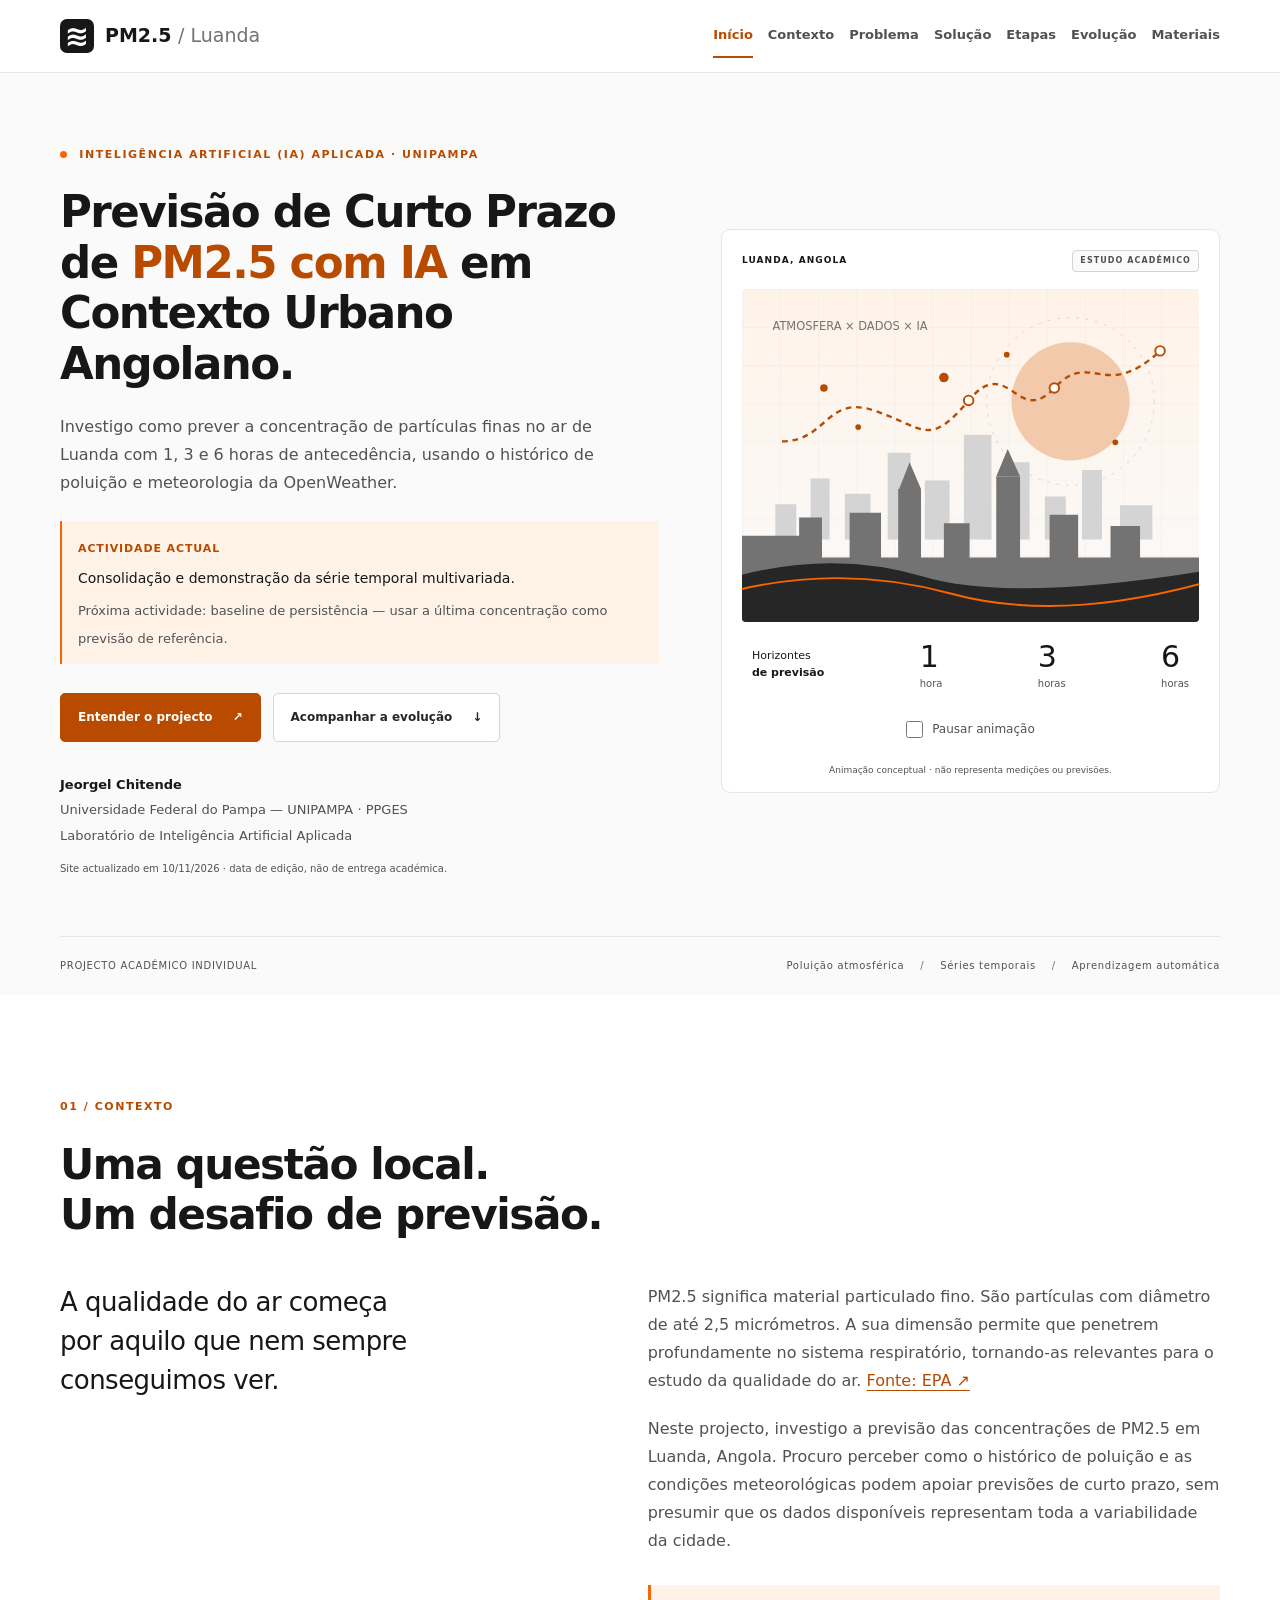
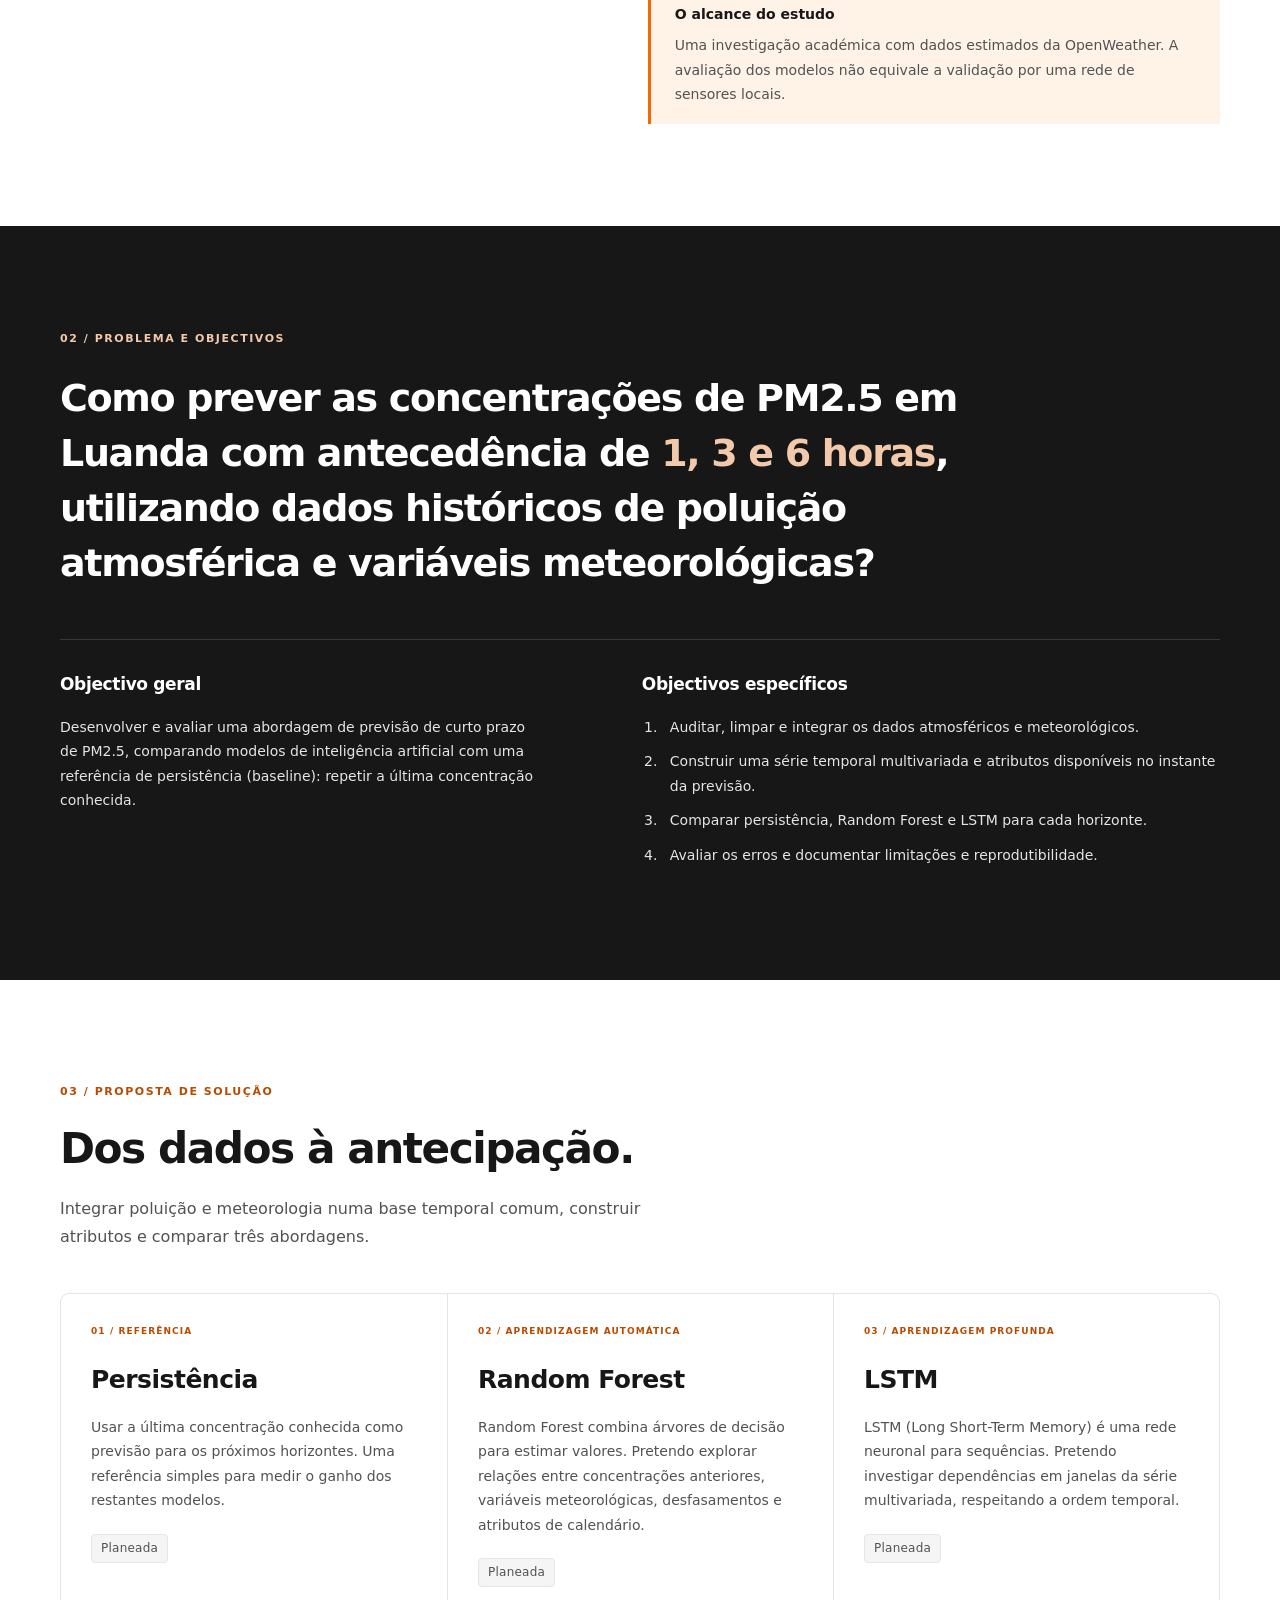
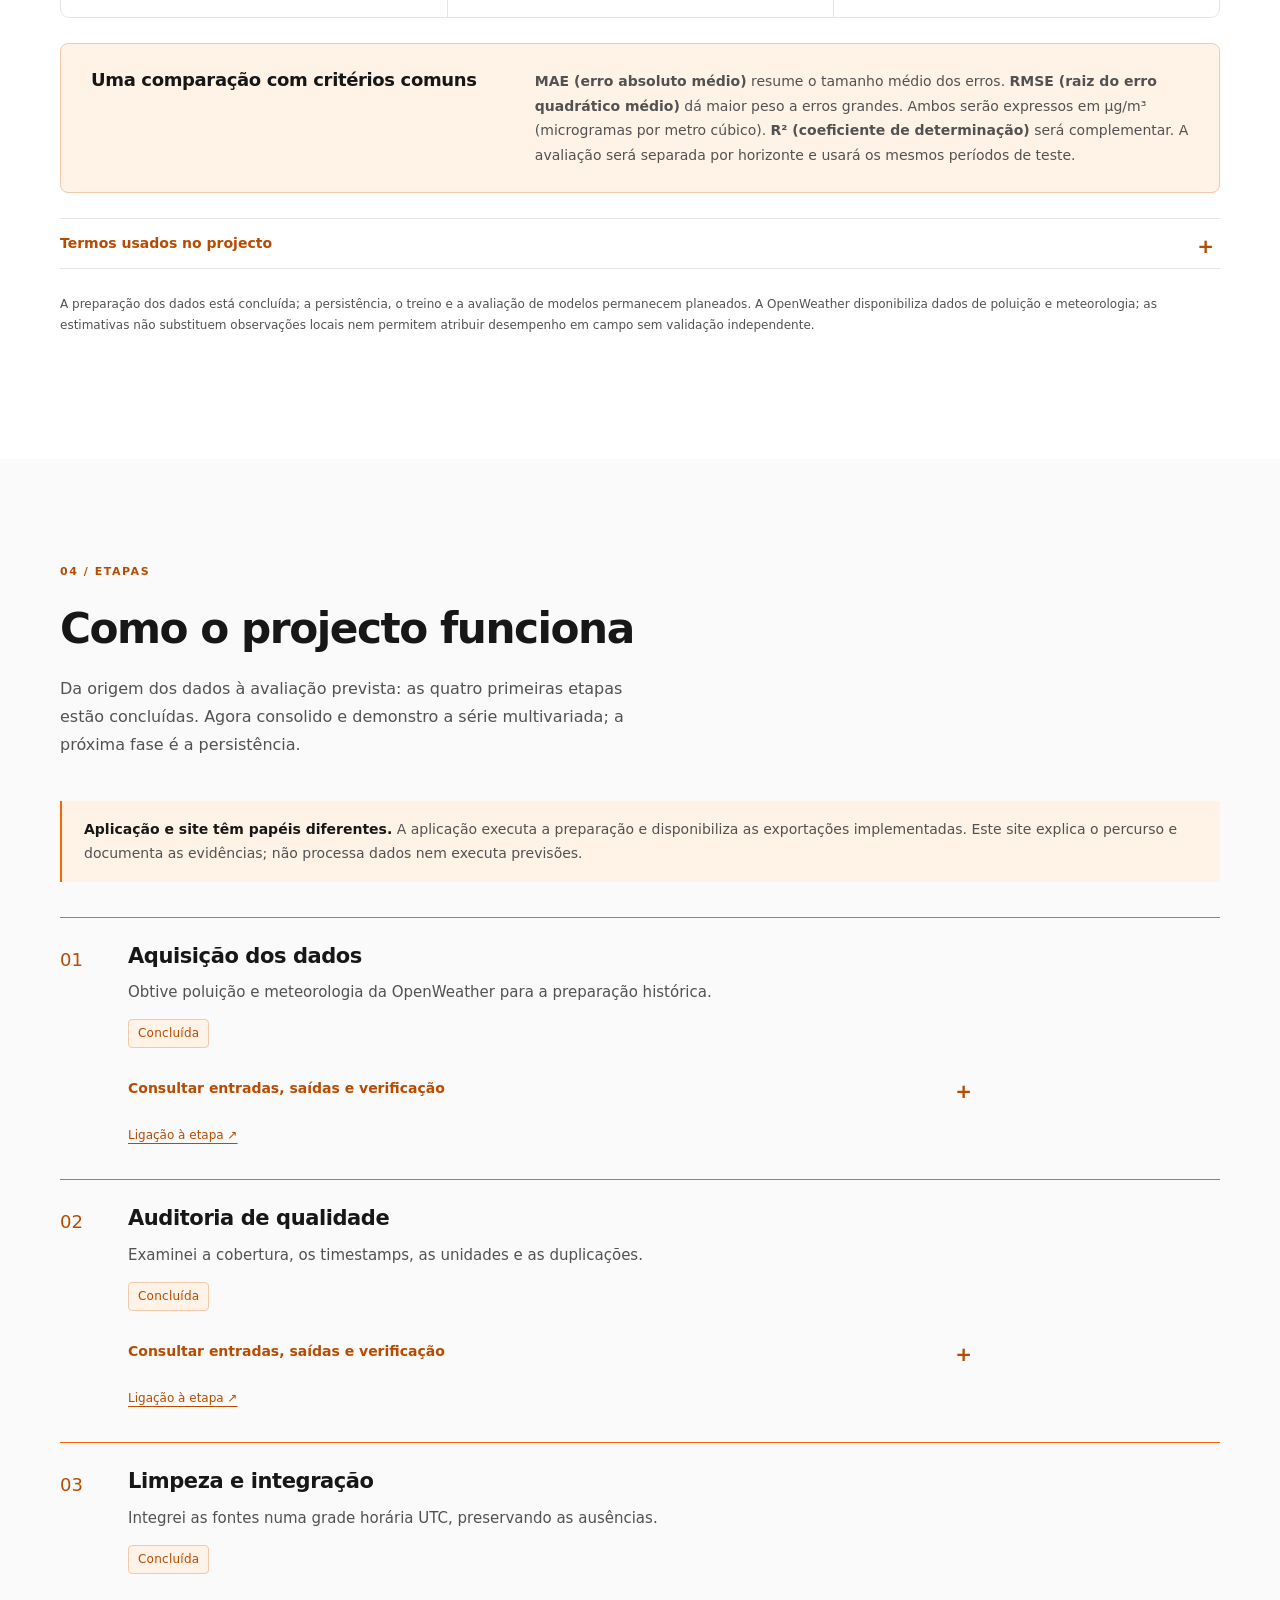
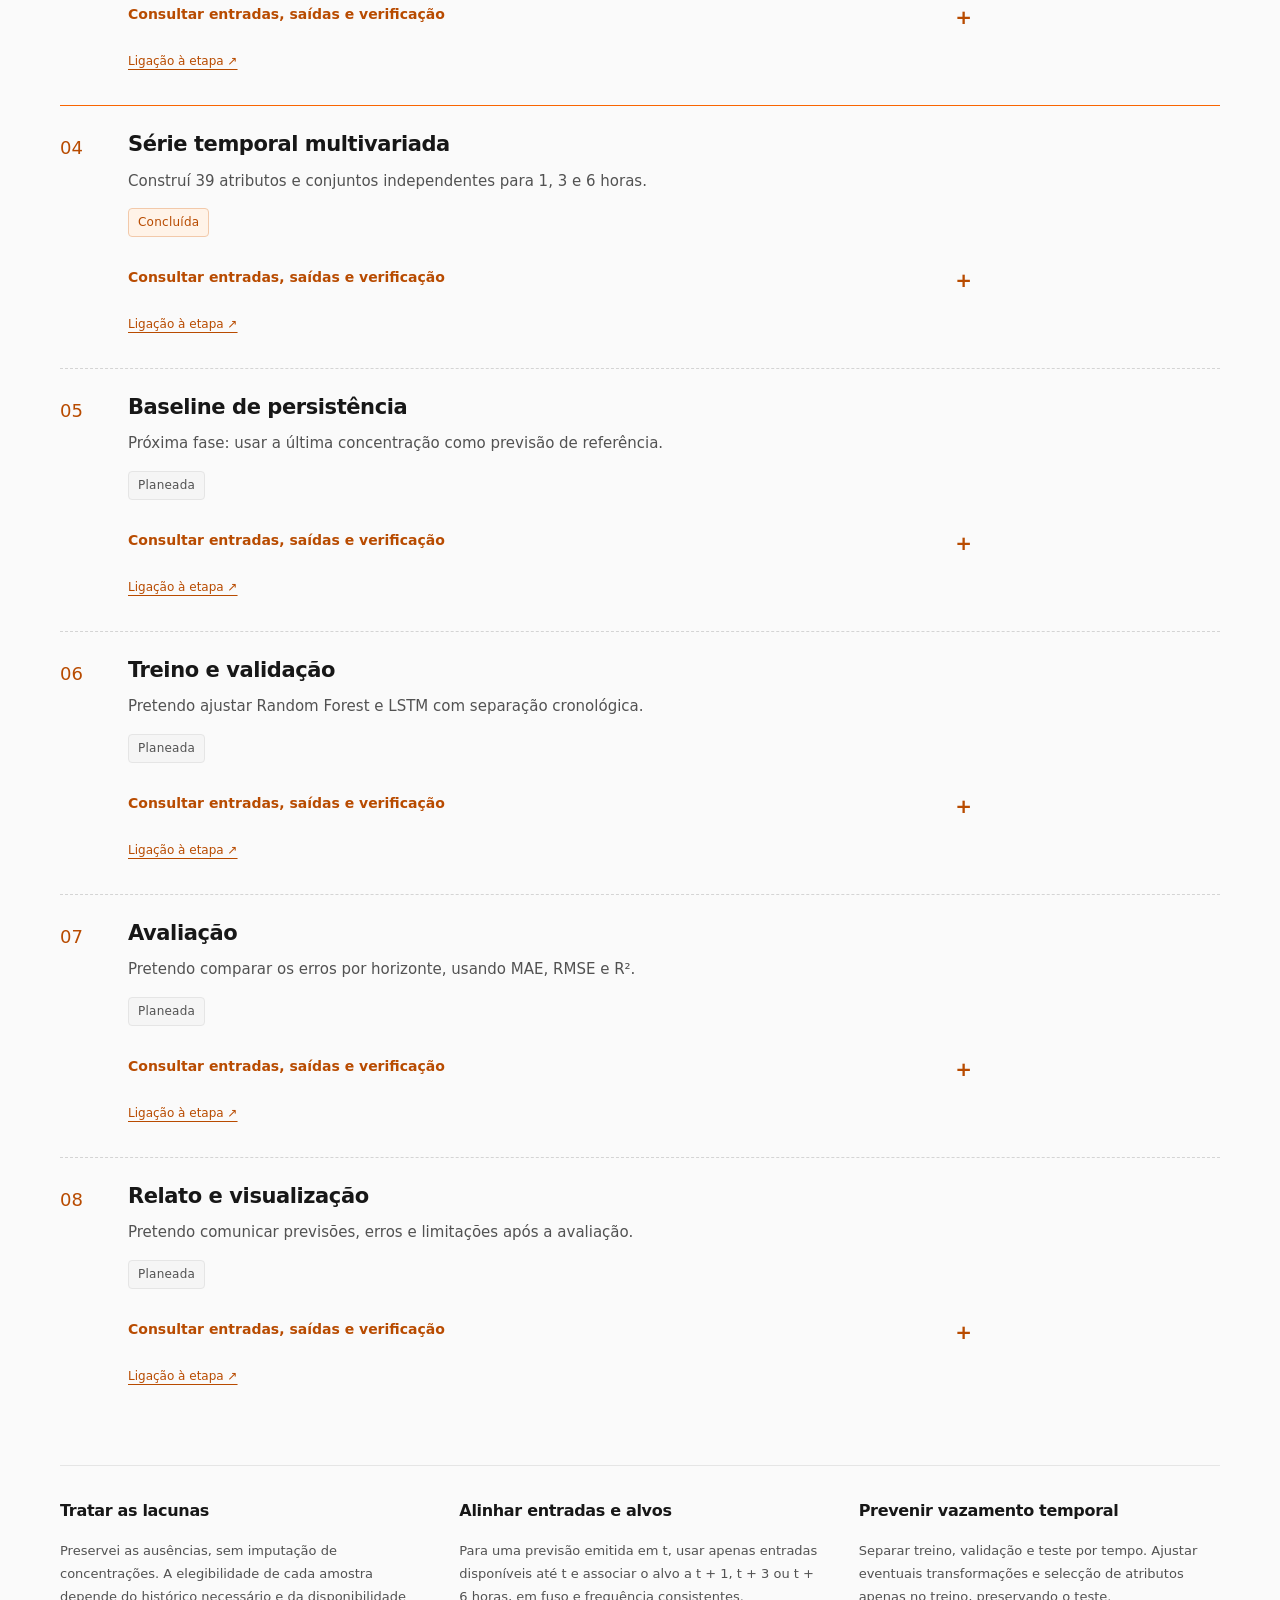
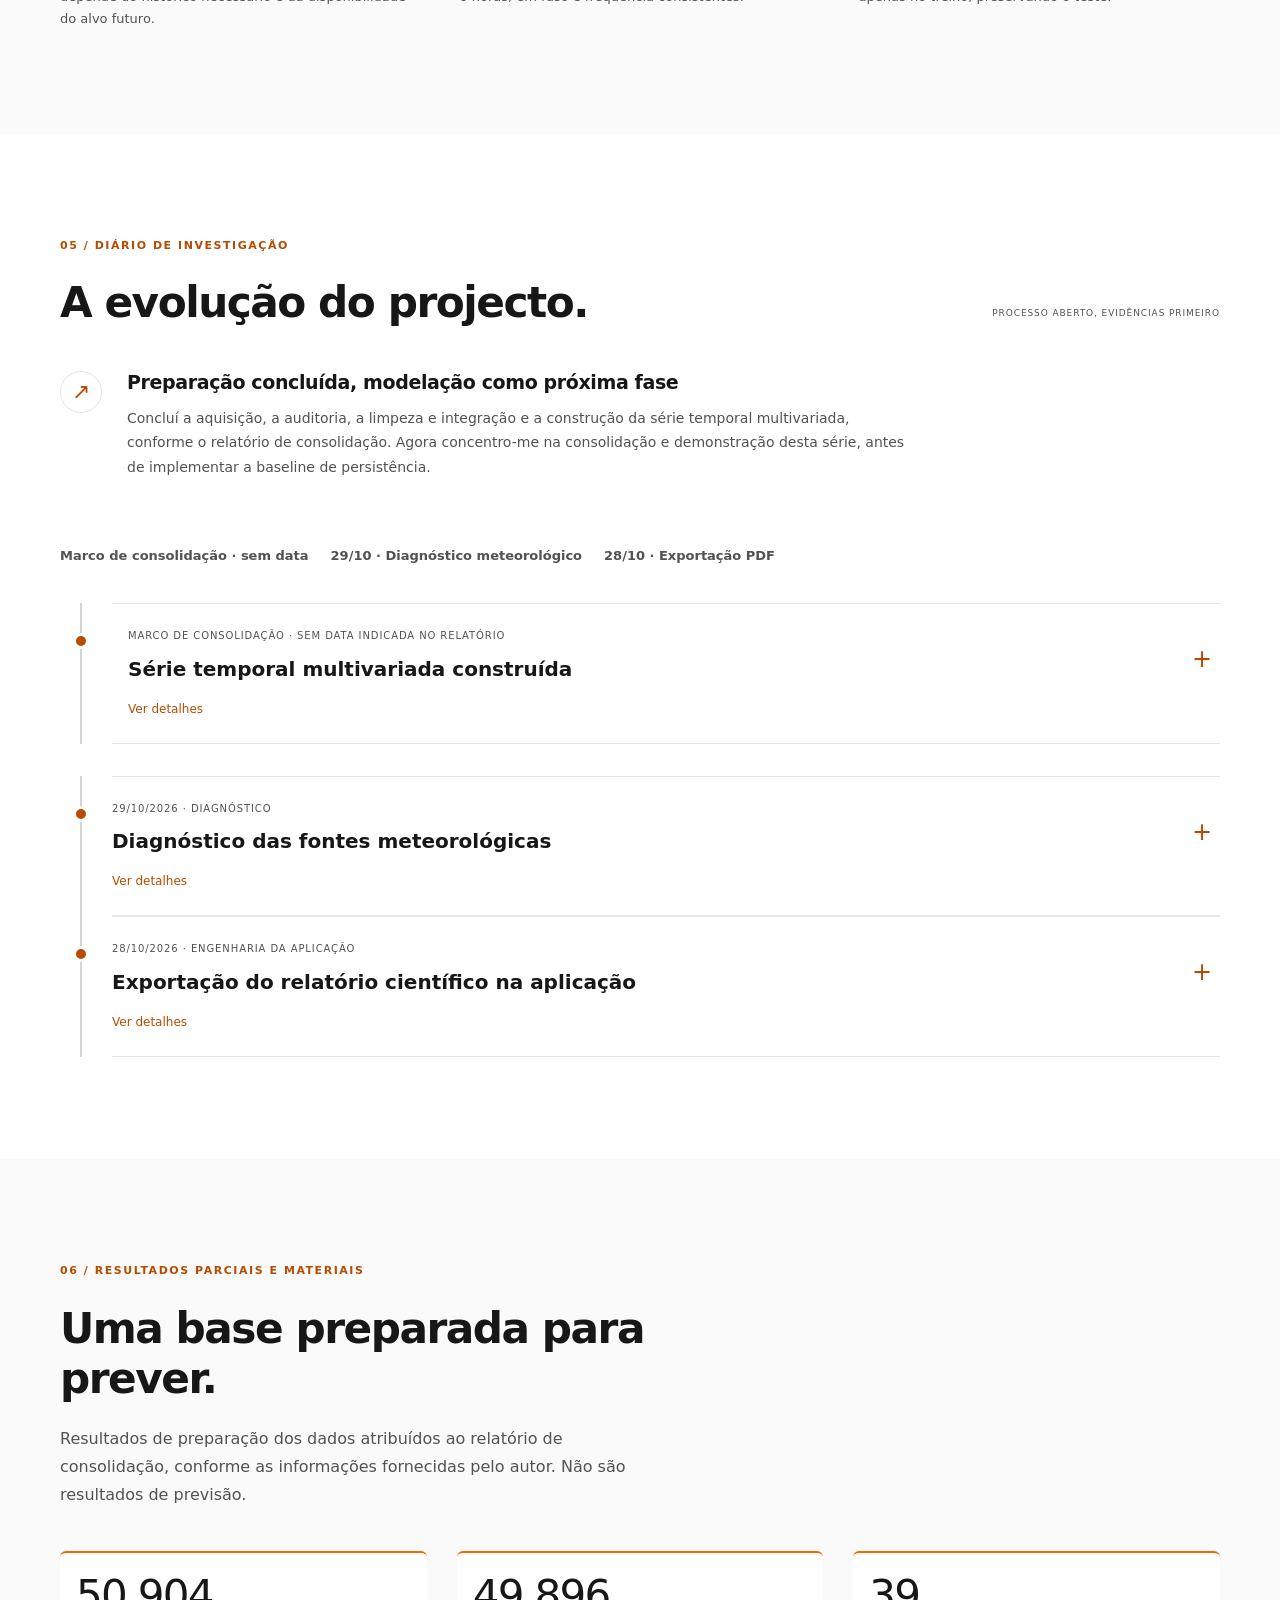
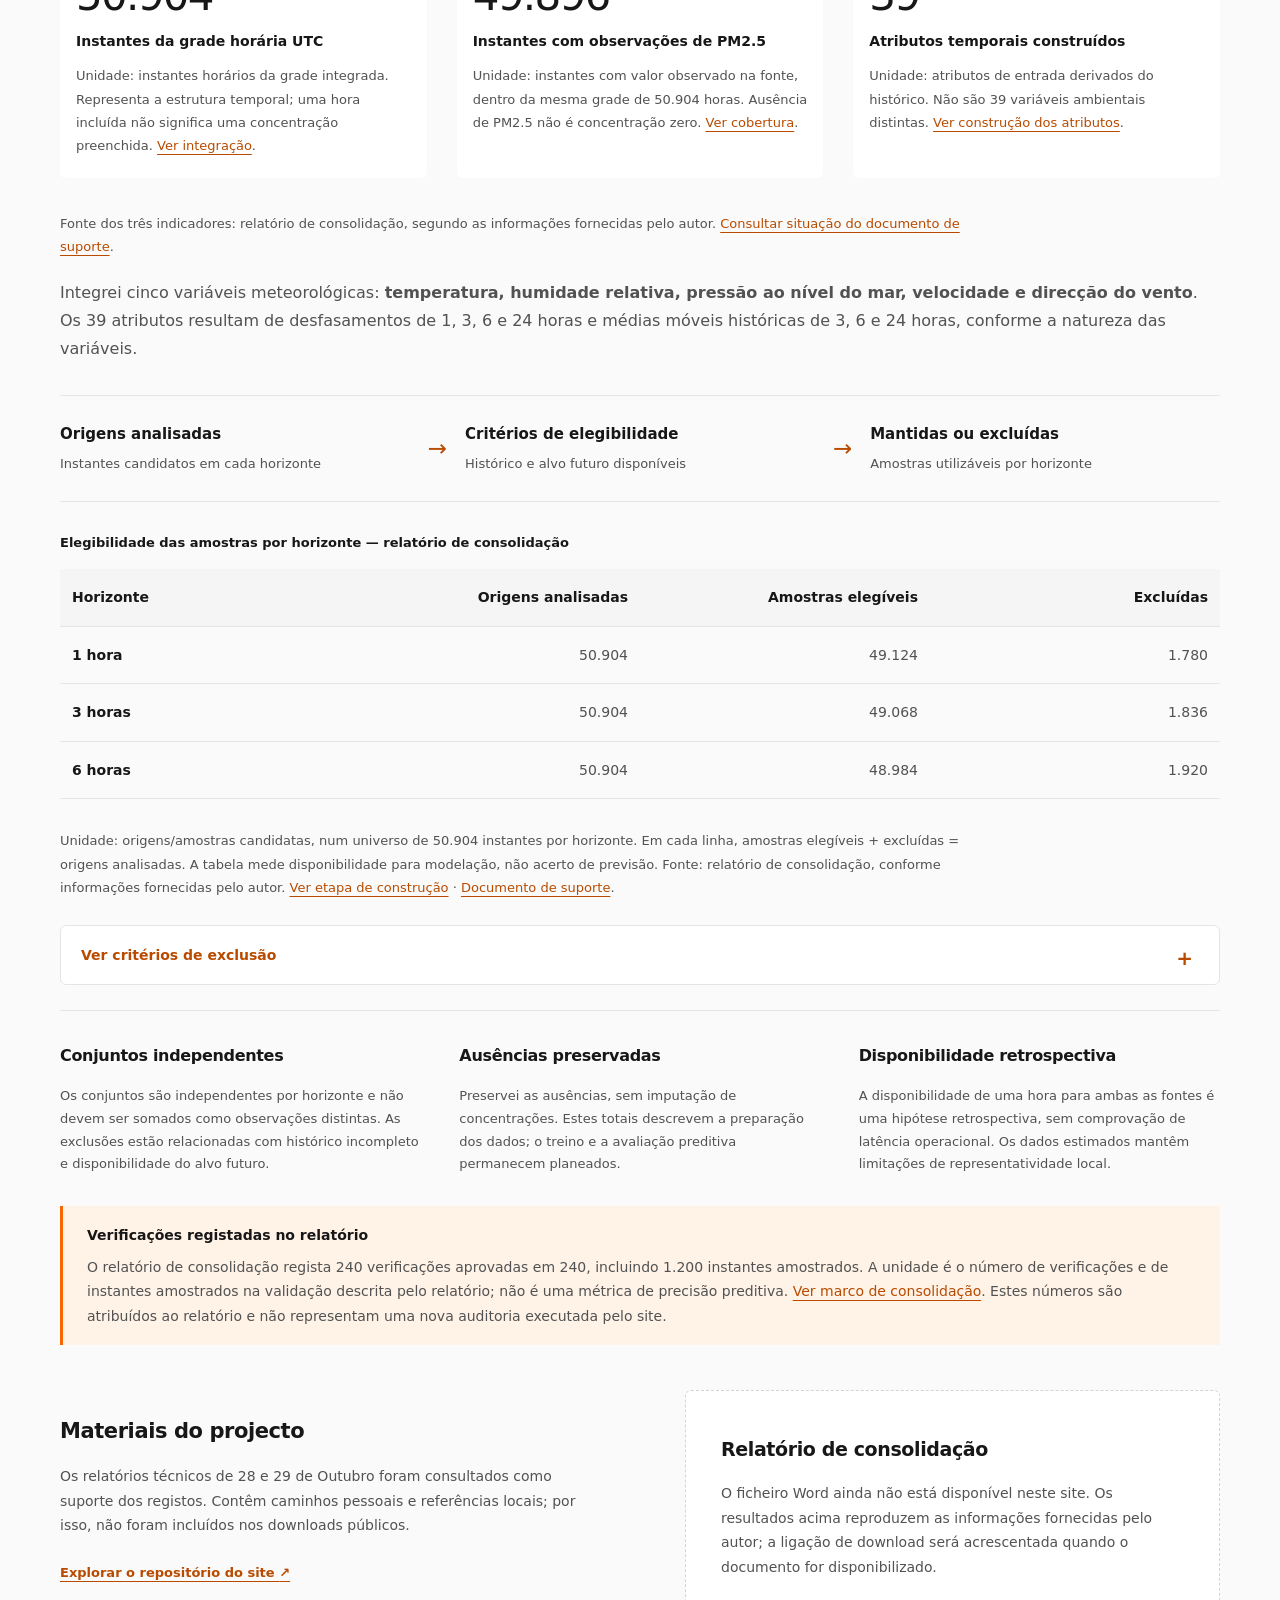
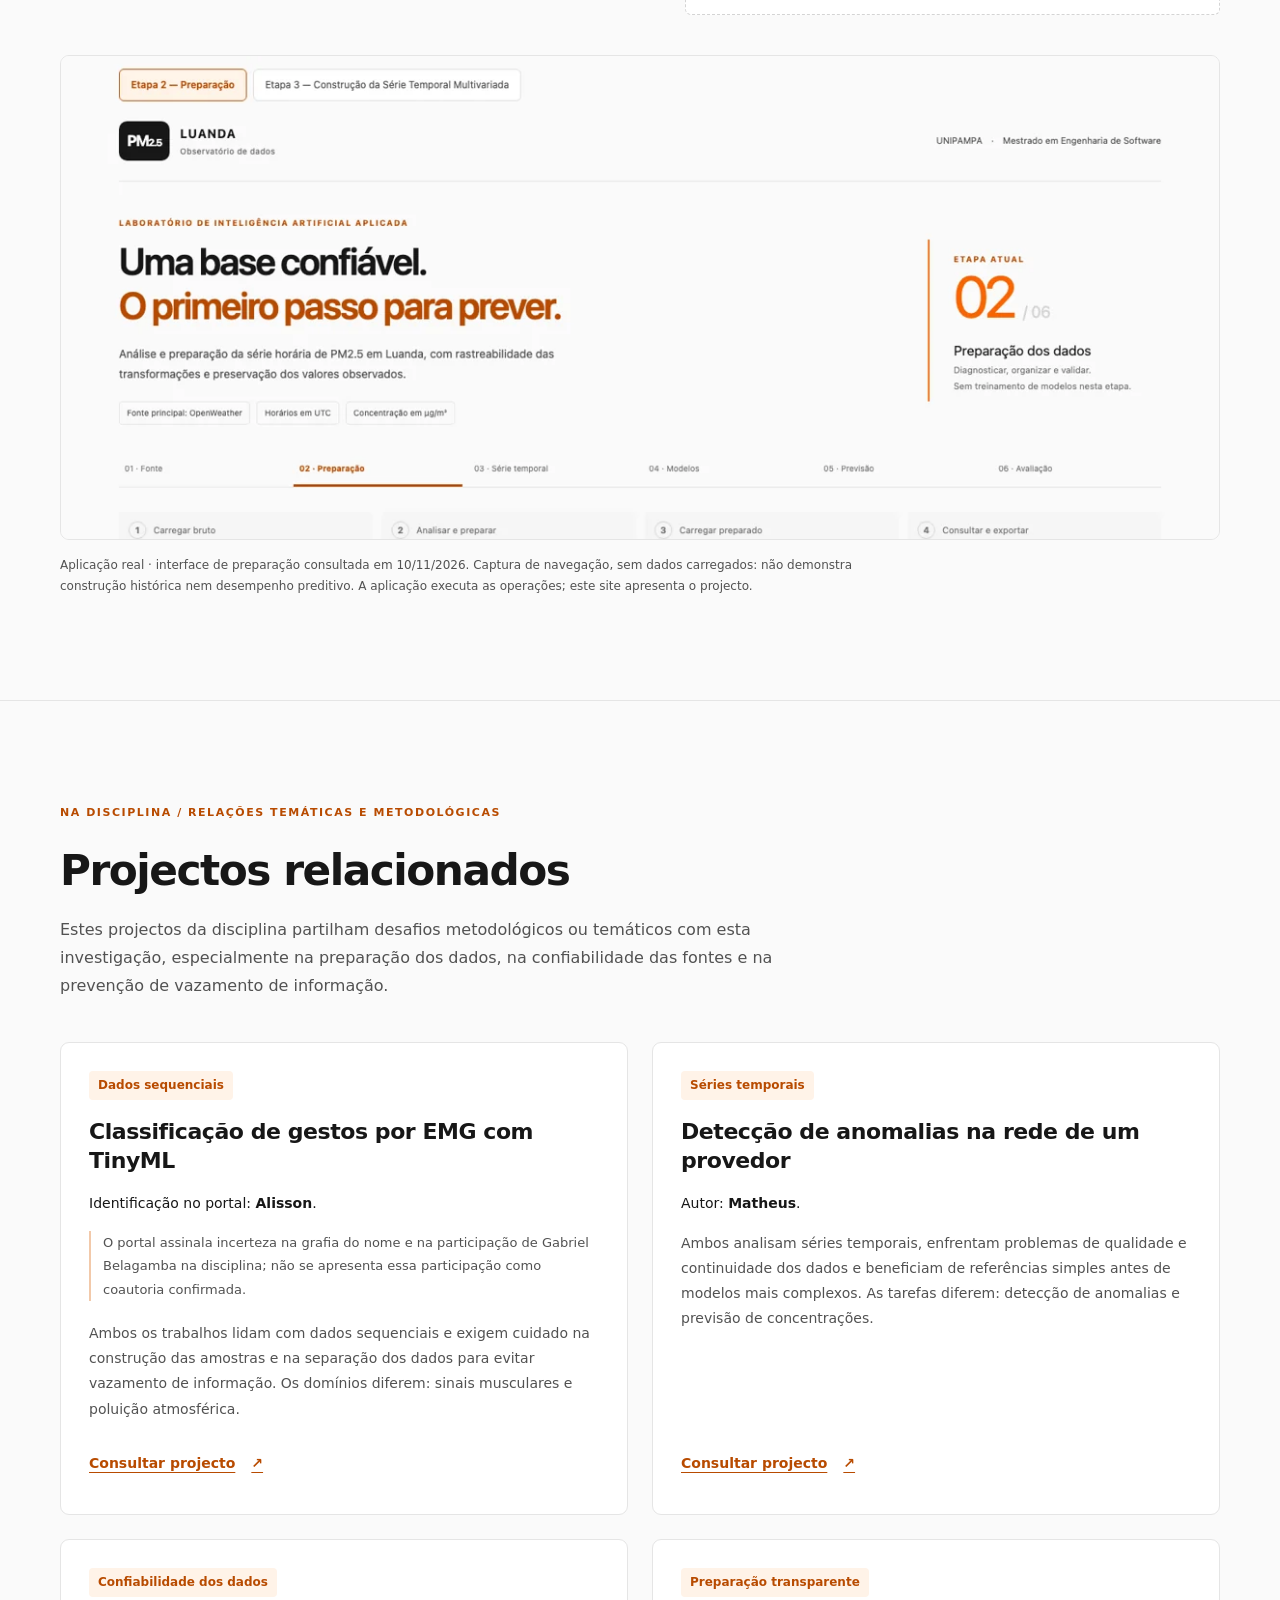
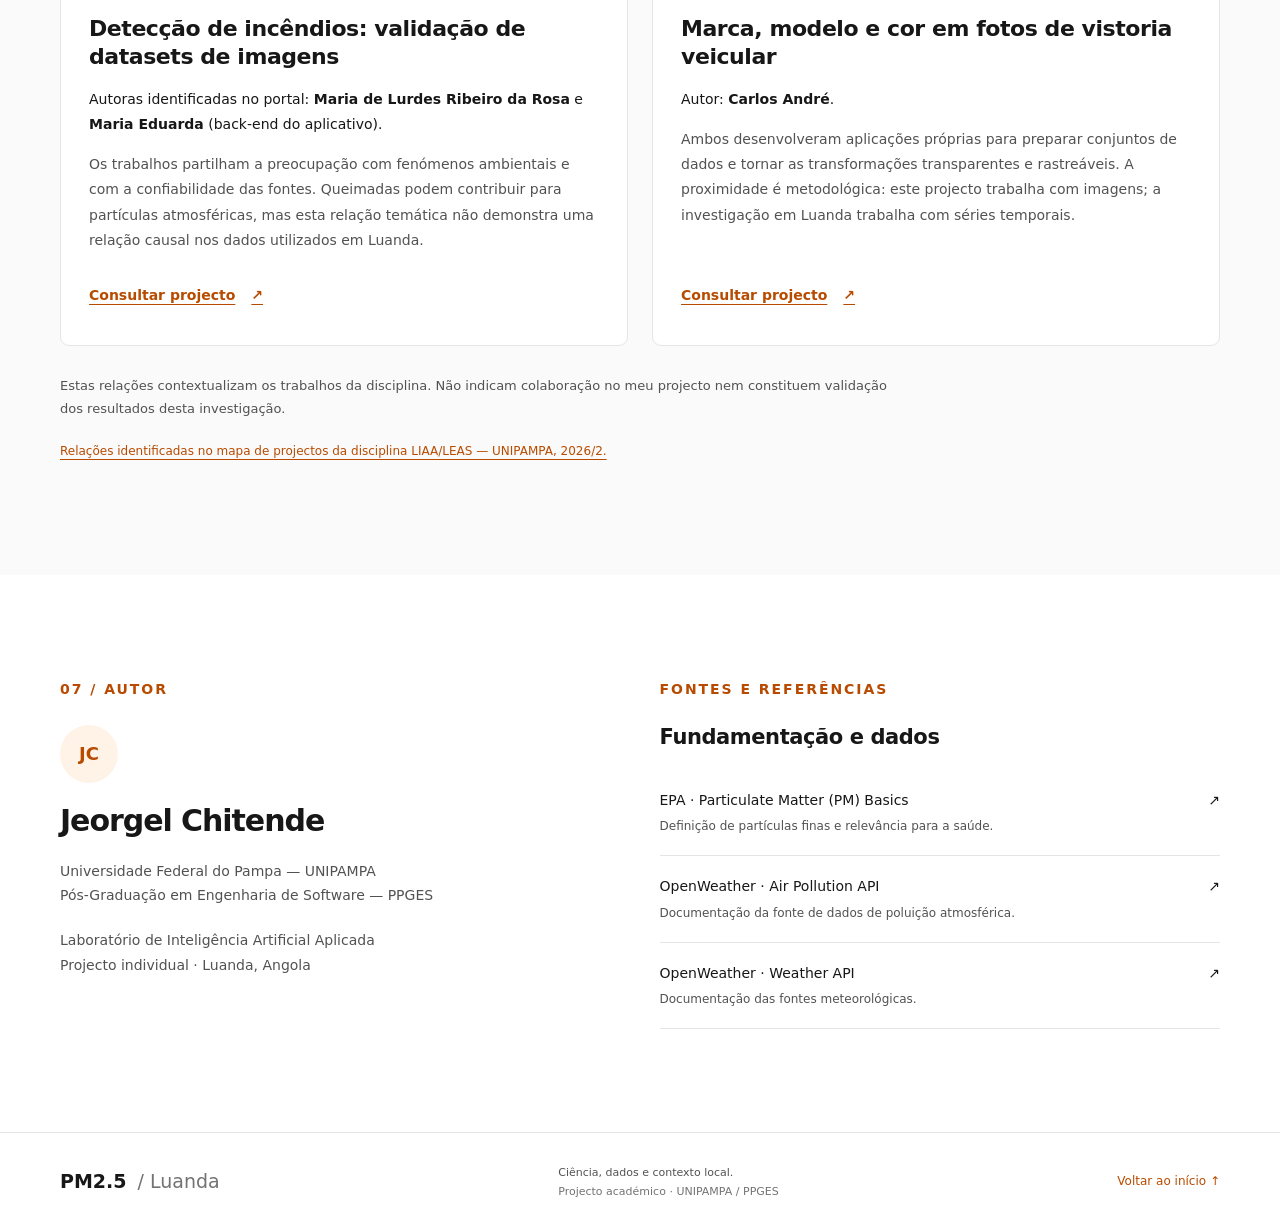
==== commit 6d39c866: "fit made at template" ====
--- a/index.html
+++ b/index.html
@@ -12,7 +12,7 @@
 <header class="header"><div class="container header-inner"><a class="brand" href="#inicio" aria-label="PM2.5 Luanda — início"><span class="brand-icon" aria-hidden="true">≋</span><span>PM2.5 <span class="brand-light">/ Luanda</span></span></a><button class="menu-toggle" aria-expanded="false" aria-controls="menu" hidden>Menu <span aria-hidden="true">☰</span></button><nav id="menu" aria-label="Navegação principal"><a href="#inicio">Início</a><a href="#contexto">Contexto</a><a href="#objectivos">Problema</a><a href="#proposta">Solução</a><a href="#metodologia">Etapas</a><a href="#evolucao">Evolução</a><a href="#materiais">Materiais</a></nav></div></header>
 <main id="principal" tabindex="-1">
 <section id="inicio" tabindex="-1" class="hero"><div class="container hero-grid"><div><p class="eyebrow"><span class="dot"></span> INTELIGÊNCIA ARTIFICIAL (IA) APLICADA · UNIPAMPA</p><h1>Previsão de Curto Prazo de <span>PM2.5 com IA</span> em Contexto Urbano Angolano.</h1><p class="hero-copy">Investigo como prever a concentração de partículas finas no ar de Luanda com 1, 3 e 6 horas de antecedência, usando o histórico de poluição e meteorologia da OpenWeather.</p><aside class="current-stage" aria-label="Estado do projecto"><strong>Actividade actual</strong><p>Consolidação e demonstração da série temporal multivariada.</p><span>Próxima actividade: baseline de persistência — usar a última concentração como previsão de referência.</span></aside><div class="actions"><a class="button primary" href="#contexto">Entender o projecto <span aria-hidden="true">↗</span></a><a class="button secondary" href="#evolucao">Acompanhar a evolução <span aria-hidden="true">↓</span></a></div><p class="byline"><strong>Jeorgel Chitende</strong><span>Universidade Federal do Pampa — UNIPAMPA · PPGES</span><span>Laboratório de Inteligência Artificial Aplicada</span><span class="site-update">Site actualizado em <time datetime="2026-11-10">10/11/2026</time> · data de edição, não de entrega académica.</span></p></div>
-<figure class="hero-figure"><div class="figure-top"><span>LUANDA, ANGOLA</span><span class="figure-tag">ESTUDO ACADÉMICO</span></div><svg viewBox="0 0 480 350" role="img" aria-labelledby="scene-title"><title id="scene-title">Ilustração conceptual de Luanda, partículas atmosféricas e horizontes de previsão; sem dados científicos.</title><defs><linearGradient id="sky" x2="0" y2="1"><stop stop-color="#fff3e8"/><stop offset="1" stop-color="#fafafa"/></linearGradient><pattern id="grid" width="40" height="40" patternUnits="userSpaceOnUse"><path d="M40 0H0V40" fill="none" stroke="#e5e5e5" stroke-width=".7"/></pattern></defs><rect width="480" height="350" fill="url(#sky)"/><rect width="480" height="350" fill="url(#grid)"/><circle cx="345" cy="118" r="62" fill="#f2c9aa"/><circle cx="345" cy="118" r="88" fill="none" stroke="#d4d4d4" stroke-dasharray="3 7"/><g fill="#d4d4d4"><path d="M35 263V226H57V263H72V199H92V263H108V215H135V263H153V172H177V263H192V201H218V263H233V153H262V263H277V182H302V263H318V218H340V263H357V190H378V263H397V227H431V263Z"/></g><g fill="#737373"><path d="M0 282V259H60V240H84V282H113V235H146V282H164V210H188V282H212V246H239V282H267V197H292V282H323V237H353V282H387V249H418V282H480V350H0Z"/><path d="M165 210L176 182L188 210ZM267 197L279 168L292 197Z"/></g><path d="M0 300Q100 275 190 302T480 297V350H0Z" fill="#262626"/><path d="M0 315Q110 290 220 320T480 310" fill="none" stroke="#f96501" stroke-width="2"/><g fill="#b84b00"><circle cx="86" cy="104" r="4"/><circle cx="122" cy="145" r="3"/><circle cx="212" cy="93" r="5"/><circle cx="278" cy="69" r="3"/><circle cx="392" cy="161" r="3"/></g><path d="M42 160C90 160 88 110 140 128S196 167 238 117 289 146 328 104 380 120 439 65" fill="none" stroke="#b84b00" stroke-width="2.5" stroke-dasharray="6 5"/><g fill="#fff" stroke="#b84b00" stroke-width="2"><circle cx="238" cy="117" r="5"/><circle cx="328" cy="104" r="5"/><circle cx="439" cy="65" r="5"/></g><text x="32" y="43" font-family="system-ui" font-size="12" fill="#737373">ATMOSFERA × DADOS × IA</text></svg><div class="horizons"><span>Horizontes<br><strong>de previsão</strong></span><b>1<small>hora</small></b><b>3<small>horas</small></b><b>6<small>horas</small></b></div><figcaption>Ilustração conceptual · não representa medições ou previsões.</figcaption></figure></div><div class="container hero-foot"><span>PROJECTO ACADÉMICO INDIVIDUAL</span><span>Poluição atmosférica <i>/</i> Séries temporais <i>/</i> Aprendizagem automática</span></div></section>
+<figure class="hero-figure"><div class="figure-top"><span>LUANDA, ANGOLA</span><span class="figure-tag">ESTUDO ACADÉMICO</span></div><svg class="academic-scene" viewBox="0 0 480 350" role="img" aria-labelledby="scene-title"><title id="scene-title">Animação conceptual de Luanda: partículas em movimento e uma curva ilustrativa ligam atmosfera, dados e horizontes de previsão. Não representa medições ou resultados científicos.</title><defs><linearGradient id="sky" x2="0" y2="1"><stop stop-color="#fff3e8"/><stop offset="1" stop-color="#fafafa"/></linearGradient><pattern id="grid" width="40" height="40" patternUnits="userSpaceOnUse"><path d="M40 0H0V40" fill="none" stroke="#e5e5e5" stroke-width=".7"/></pattern></defs><rect width="480" height="350" fill="url(#sky)"/><rect width="480" height="350" fill="url(#grid)"/><circle class="scene-glow" cx="345" cy="118" r="62" fill="#f2c9aa"/><circle class="scene-orbit" cx="345" cy="118" r="88" fill="none" stroke="#d4d4d4" stroke-dasharray="3 7"/><g fill="#d4d4d4"><path d="M35 263V226H57V263H72V199H92V263H108V215H135V263H153V172H177V263H192V201H218V263H233V153H262V263H277V182H302V263H318V218H340V263H357V190H378V263H397V227H431V263Z"/></g><g fill="#737373"><path d="M0 282V259H60V240H84V282H113V235H146V282H164V210H188V282H212V246H239V282H267V197H292V282H323V237H353V282H387V249H418V282H480V350H0Z"/><path d="M165 210L176 182L188 210ZM267 197L279 168L292 197Z"/></g><path d="M0 300Q100 275 190 302T480 297V350H0Z" fill="#262626"/><path class="scene-wave" d="M0 315Q110 290 220 320T480 310" fill="none" stroke="#f96501" stroke-width="2"/><g class="scene-particles" fill="#b84b00"><circle cx="86" cy="104" r="4"/><circle cx="122" cy="145" r="3"/><circle cx="212" cy="93" r="5"/><circle cx="278" cy="69" r="3"/><circle cx="392" cy="161" r="3"/></g><path class="scene-signal" d="M42 160C90 160 88 110 140 128S196 167 238 117 289 146 328 104 380 120 439 65" fill="none" stroke="#b84b00" stroke-width="2.5" stroke-dasharray="6 5"/><g class="scene-horizons" fill="#fff" stroke="#b84b00" stroke-width="2"><circle cx="238" cy="117" r="5"/><circle cx="328" cy="104" r="5"/><circle cx="439" cy="65" r="5"/></g><text x="32" y="43" font-family="system-ui" font-size="12" fill="#737373">ATMOSFERA × DADOS × IA</text></svg><div class="horizons"><span>Horizontes<br><strong>de previsão</strong></span><b>1<small>hora</small></b><b>3<small>horas</small></b><b>6<small>horas</small></b></div><label class="animation-control"><input class="animation-pause" type="checkbox"> Pausar animação</label><figcaption>Animação conceptual · não representa medições ou previsões.</figcaption></figure></div><div class="container hero-foot"><span>PROJECTO ACADÉMICO INDIVIDUAL</span><span>Poluição atmosférica <i>/</i> Séries temporais <i>/</i> Aprendizagem automática</span></div></section>
 <section id="contexto" tabindex="-1" class="section container"><div class="section-heading"><p class="eyebrow">01 / CONTEXTO</p><h2>Uma questão local.<br>Um desafio de previsão.</h2></div><div class="context-grid"><p class="lead">A qualidade do ar começa por aquilo que nem sempre conseguimos ver.</p><div><p>PM2.5 significa material particulado fino. São partículas com diâmetro de até 2,5 micrómetros. A sua dimensão permite que penetrem profundamente no sistema respiratório, tornando-as relevantes para o estudo da qualidade do ar. <a href="https://www.epa.gov/pm-pollution/particulate-matter-pm-basics">Fonte: EPA ↗</a></p><p>Neste projecto, investigo a previsão das concentrações de PM2.5 em Luanda, Angola. Procuro perceber como o histórico de poluição e as condições meteorológicas podem apoiar previsões de curto prazo, sem presumir que os dados disponíveis representam toda a variabilidade da cidade.</p><aside class="note"><strong>O alcance do estudo</strong><p>Uma investigação académica com dados estimados da OpenWeather. A avaliação dos modelos não equivale a validação por uma rede de sensores locais.</p></aside></div></div></section>
 <section id="objectivos" tabindex="-1" class="section question-section"><div class="container"><p class="eyebrow">02 / PROBLEMA E OBJECTIVOS</p><h2 class="question">Como prever as concentrações de PM2.5 em Luanda com antecedência de <em>1, 3 e 6 horas</em>, utilizando dados históricos de poluição atmosférica e variáveis meteorológicas?</h2><div class="objectives"><div><h3>Objectivo geral</h3><p>Desenvolver e avaliar uma abordagem de previsão de curto prazo de PM2.5, comparando modelos de inteligência artificial com uma referência de persistência (baseline): repetir a última concentração conhecida.</p></div><div><h3>Objectivos específicos</h3><ol><li>Auditar, limpar e integrar os dados atmosféricos e meteorológicos.</li><li>Construir uma série temporal multivariada e atributos disponíveis no instante da previsão.</li><li>Comparar persistência, Random Forest e LSTM para cada horizonte.</li><li>Avaliar os erros e documentar limitações e reprodutibilidade.</li></ol></div></div></div></section>
 <section id="proposta" tabindex="-1" class="section container"><div class="section-heading"><p class="eyebrow">03 / PROPOSTA DE SOLUÇÃO</p><h2>Dos dados à antecipação.</h2><p>Integrar poluição e meteorologia numa base temporal comum, construir atributos e comparar três abordagens.</p></div><div class="model-grid"><article><span class="model-number">01 / REFERÊNCIA</span><h3>Persistência</h3><p>Usar a última concentração conhecida como previsão para os próximos horizontes. Uma referência simples para medir o ganho dos restantes modelos.</p><span class="status">Planeada</span></article><article><span class="model-number">02 / APRENDIZAGEM AUTOMÁTICA</span><h3>Random Forest</h3><p>Random Forest combina árvores de decisão para estimar valores. Pretendo explorar relações entre concentrações anteriores, variáveis meteorológicas, desfasamentos e atributos de calendário.</p><span class="status">Planeada</span></article><article><span class="model-number">03 / APRENDIZAGEM PROFUNDA</span><h3>LSTM</h3><p>LSTM (Long Short-Term Memory) é uma rede neuronal para sequências. Pretendo investigar dependências em janelas da série multivariada, respeitando a ordem temporal.</p><span class="status">Planeada</span></article></div><div class="evaluation"><h3>Uma comparação com critérios comuns</h3><p><strong>MAE (erro absoluto médio)</strong> resume o tamanho médio dos erros. <strong>RMSE (raiz do erro quadrático médio)</strong> dá maior peso a erros grandes. Ambos serão expressos em µg/m³ (microgramas por metro cúbico). <strong>R² (coeficiente de determinação)</strong> será complementar. A avaliação será separada por horizonte e usará os mesmos períodos de teste.</p></div><details class="glossary"><summary>Termos usados no projecto</summary><dl><dt>PM2.5</dt><dd>Material particulado fino, com diâmetro até 2,5 micrómetros.</dd><dt>Lag (desfasamento)</dt><dd>Valor de uma variável observado num instante anterior; por exemplo, o valor de há 3 horas.</dd><dt>Baseline de persistência</dt><dd>Referência que repete a última concentração conhecida como previsão.</dd><dt>Série multivariada</dt><dd>Registo temporal que reúne várias variáveis, como poluição e meteorologia.</dd><dt>Alvo</dt><dd>Concentração futura que se pretende prever em cada horizonte.</dd></dl></details><p class="small">A preparação dos dados está concluída; a persistência, o treino e a avaliação de modelos permanecem planeados. A OpenWeather disponibiliza dados de poluição e meteorologia; as estimativas não substituem observações locais nem permitem atribuir desempenho em campo sem validação independente.</p></section>
--- a/assets/style.css
+++ b/assets/style.css
@@ -20,3 +20,14 @@
 /* Relações entre projectos, distintas das referências científicas. */
 .related-projects{background:var(--soft);border-top:1px solid var(--line)}.related-projects .section-heading{max-width:850px}.related-projects .section-heading p:last-child{max-width:790px}.related-grid{display:grid;grid-template-columns:repeat(2,minmax(0,1fr));gap:24px}.related-card{display:flex;flex-direction:column;min-width:0;padding:28px;background:var(--paper);border:1px solid var(--line);border-radius:var(--radius)}.related-category{align-self:flex-start;display:inline-block;margin-bottom:18px;padding:4px 9px;border-radius:4px;background:var(--accent-soft);color:var(--accent-strong);font-size:12px;font-weight:600}.related-card h3{font-size:22px;line-height:1.3;margin-bottom:15px}.related-card p{font-size:14px;line-height:1.8}.related-card .related-authors{color:var(--ink);margin-bottom:15px}.related-card .related-uncertainty{font-size:13px;border-left:2px solid var(--accent-line);padding-left:12px}.related-link{align-self:flex-start;display:inline-flex;align-items:center;gap:16px;min-height:44px;margin-top:auto;font-size:14px;font-weight:600}.related-limits{max-width:850px;font-size:13px;line-height:1.8;margin:28px 0 10px}.related-attribution{font-size:12px;line-height:1.8;margin:0}.related-attribution a{display:inline-block;padding:10px 0}
 @media(max-width:760px){.related-grid{grid-template-columns:1fr;gap:18px}.related-card{padding:23px}.related-card h3{font-size:21px}}
+
+/* Animação SVG conceptual, sem dados simulados ou dependências. */
+.animation-control{display:flex;align-items:center;justify-content:center;gap:9px;min-height:44px;margin-top:8px;font-size:12px;color:var(--body);cursor:pointer}.animation-pause{width:17px;height:17px;margin:0;accent-color:var(--accent-strong)}.animation-pause:focus-visible{outline:3px solid var(--accent);outline-offset:4px}.academic-scene .scene-particles circle{animation:atmosphere-drift 9s ease-in-out infinite;transform-box:fill-box;transform-origin:center}.scene-particles circle:nth-child(2){animation-delay:-3s;animation-duration:12s}.scene-particles circle:nth-child(3){animation-delay:-6s;animation-duration:11s}.scene-particles circle:nth-child(4){animation-delay:-2s;animation-duration:14s}.scene-particles circle:nth-child(5){animation-delay:-5s;animation-duration:10s}.scene-glow{animation:atmosphere-breathe 10s ease-in-out infinite;transform-box:fill-box;transform-origin:center}.scene-orbit{animation:atmosphere-orbit 70s linear infinite;transform-box:fill-box;transform-origin:center}.scene-signal{animation:atmosphere-signal 8s linear infinite}.scene-horizons circle{animation:atmosphere-marker 6s ease-in-out infinite;transform-box:fill-box;transform-origin:center}.scene-horizons circle:nth-child(2){animation-delay:-4s}.scene-horizons circle:nth-child(3){animation-delay:-2s}.scene-wave{animation:atmosphere-wave 10s ease-in-out infinite}.hero-figure:has(.animation-pause:checked) .academic-scene *{animation-play-state:paused}
+@keyframes atmosphere-drift{0%,100%{transform:translate(0,0);opacity:.65}50%{transform:translate(9px,-12px);opacity:1}}
+@keyframes atmosphere-breathe{0%,100%{transform:scale(1);opacity:.7}50%{transform:scale(1.06);opacity:1}}
+@keyframes atmosphere-orbit{to{transform:rotate(360deg)}}
+@keyframes atmosphere-signal{to{stroke-dashoffset:-88}}
+@keyframes atmosphere-marker{0%,65%,100%{transform:scale(1)}30%{transform:scale(1.35)}}
+@keyframes atmosphere-wave{0%,100%{transform:translateY(0)}50%{transform:translateY(4px)}}
+@media(prefers-reduced-motion:reduce){.academic-scene *{animation:none!important}.animation-control{display:none}}
+@media print{.academic-scene *{animation:none!important}.animation-control{display:none}}
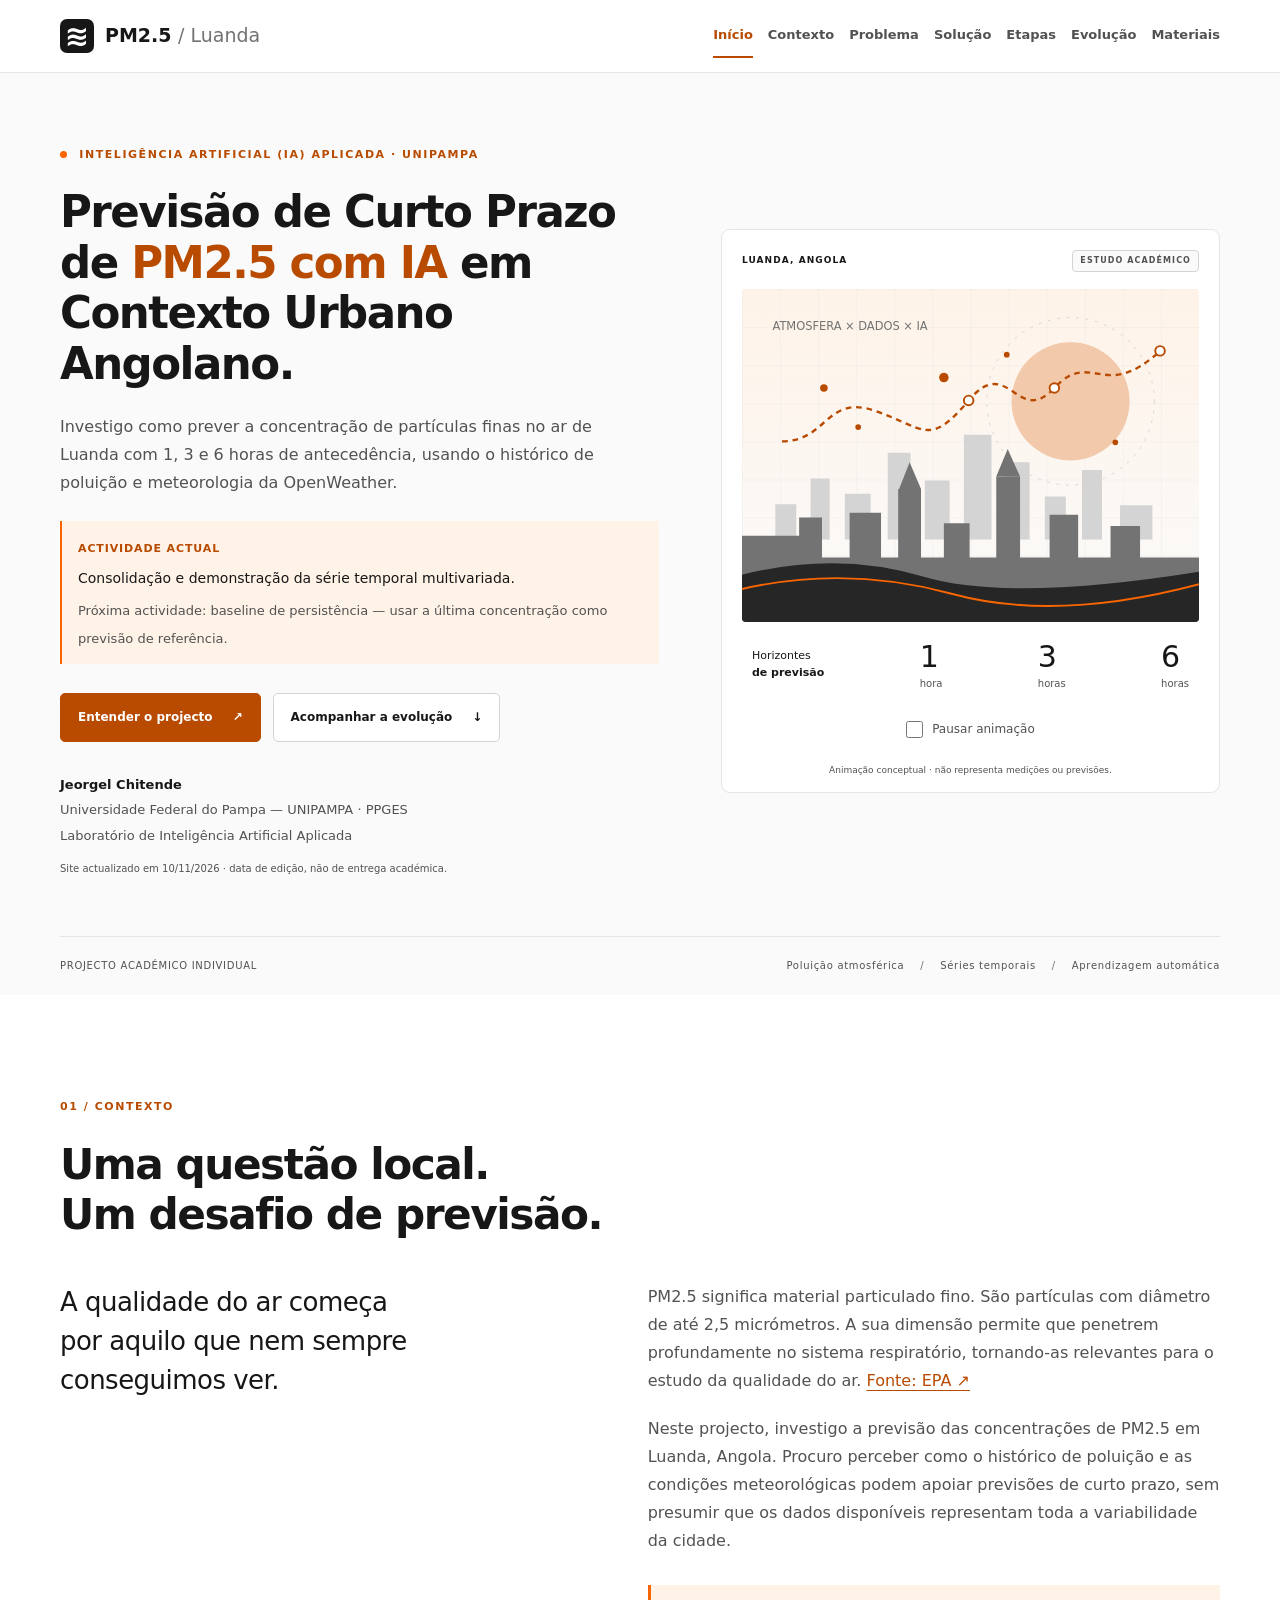
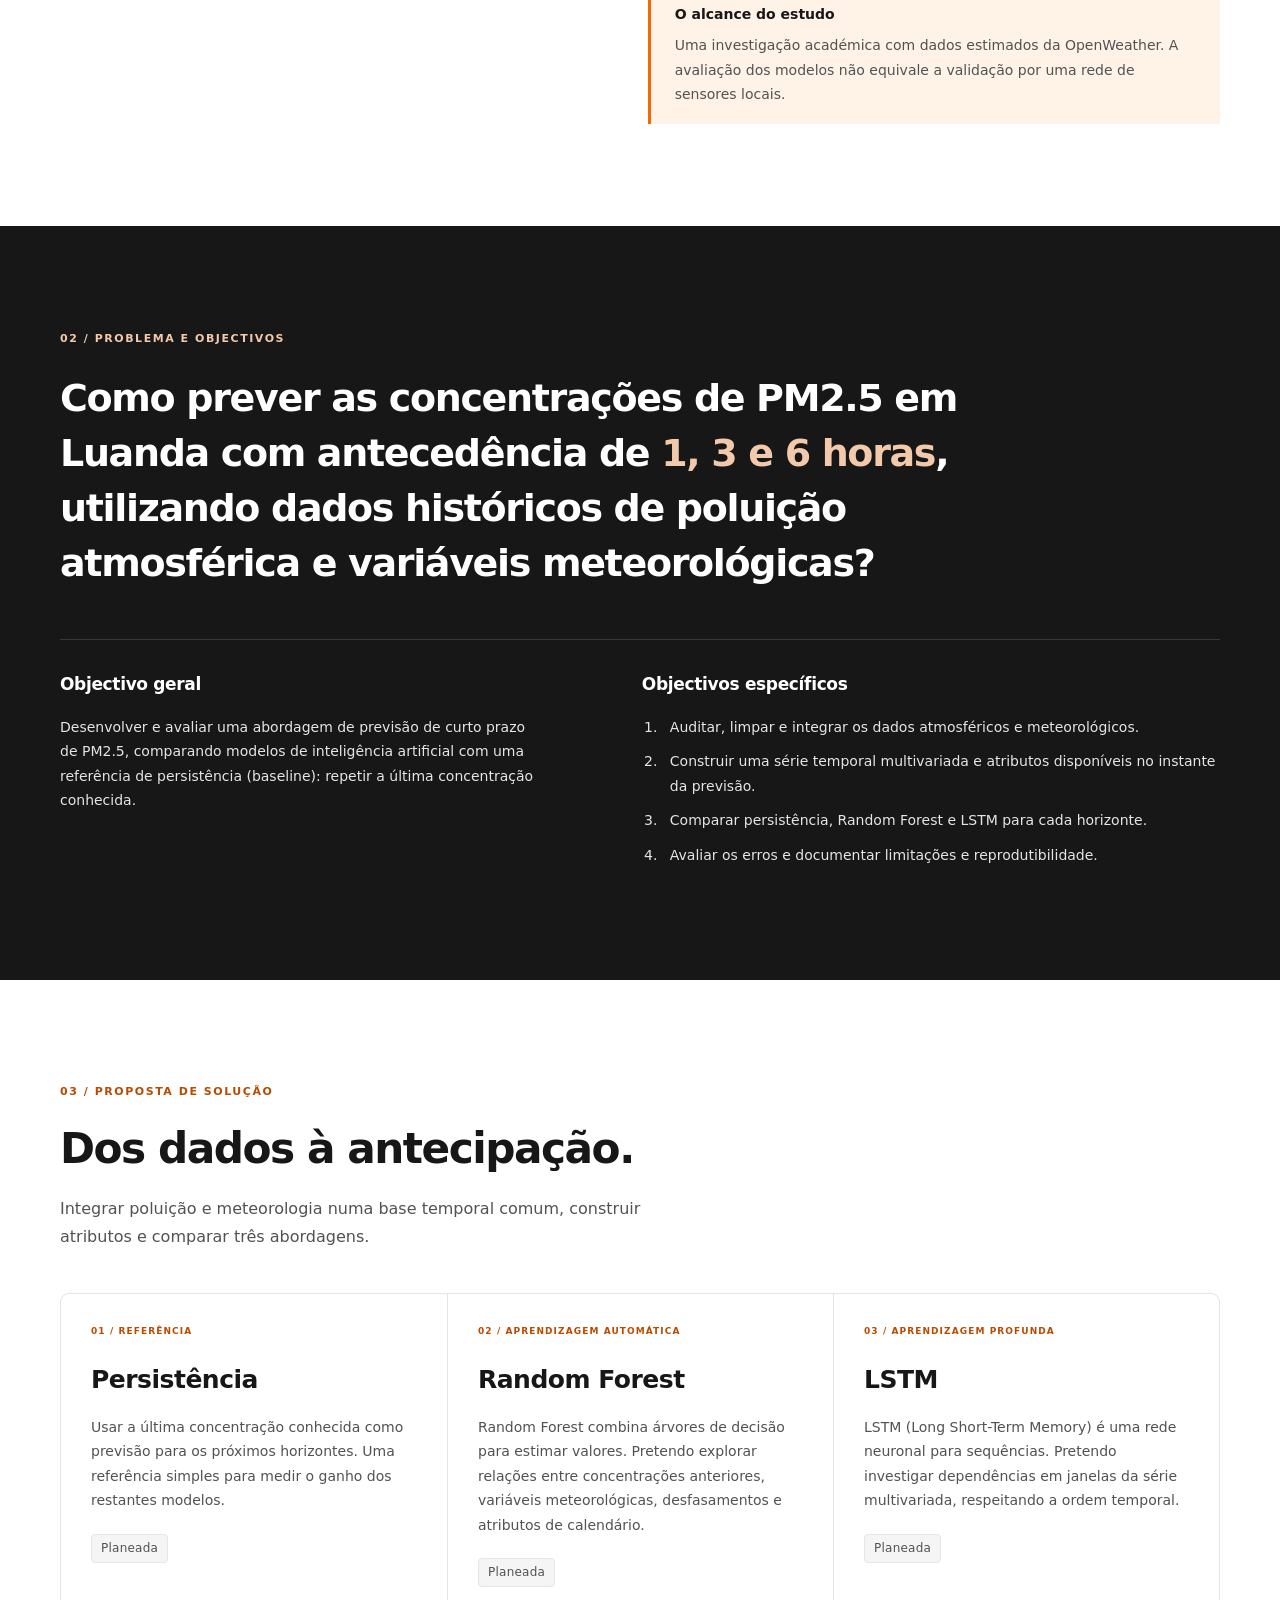
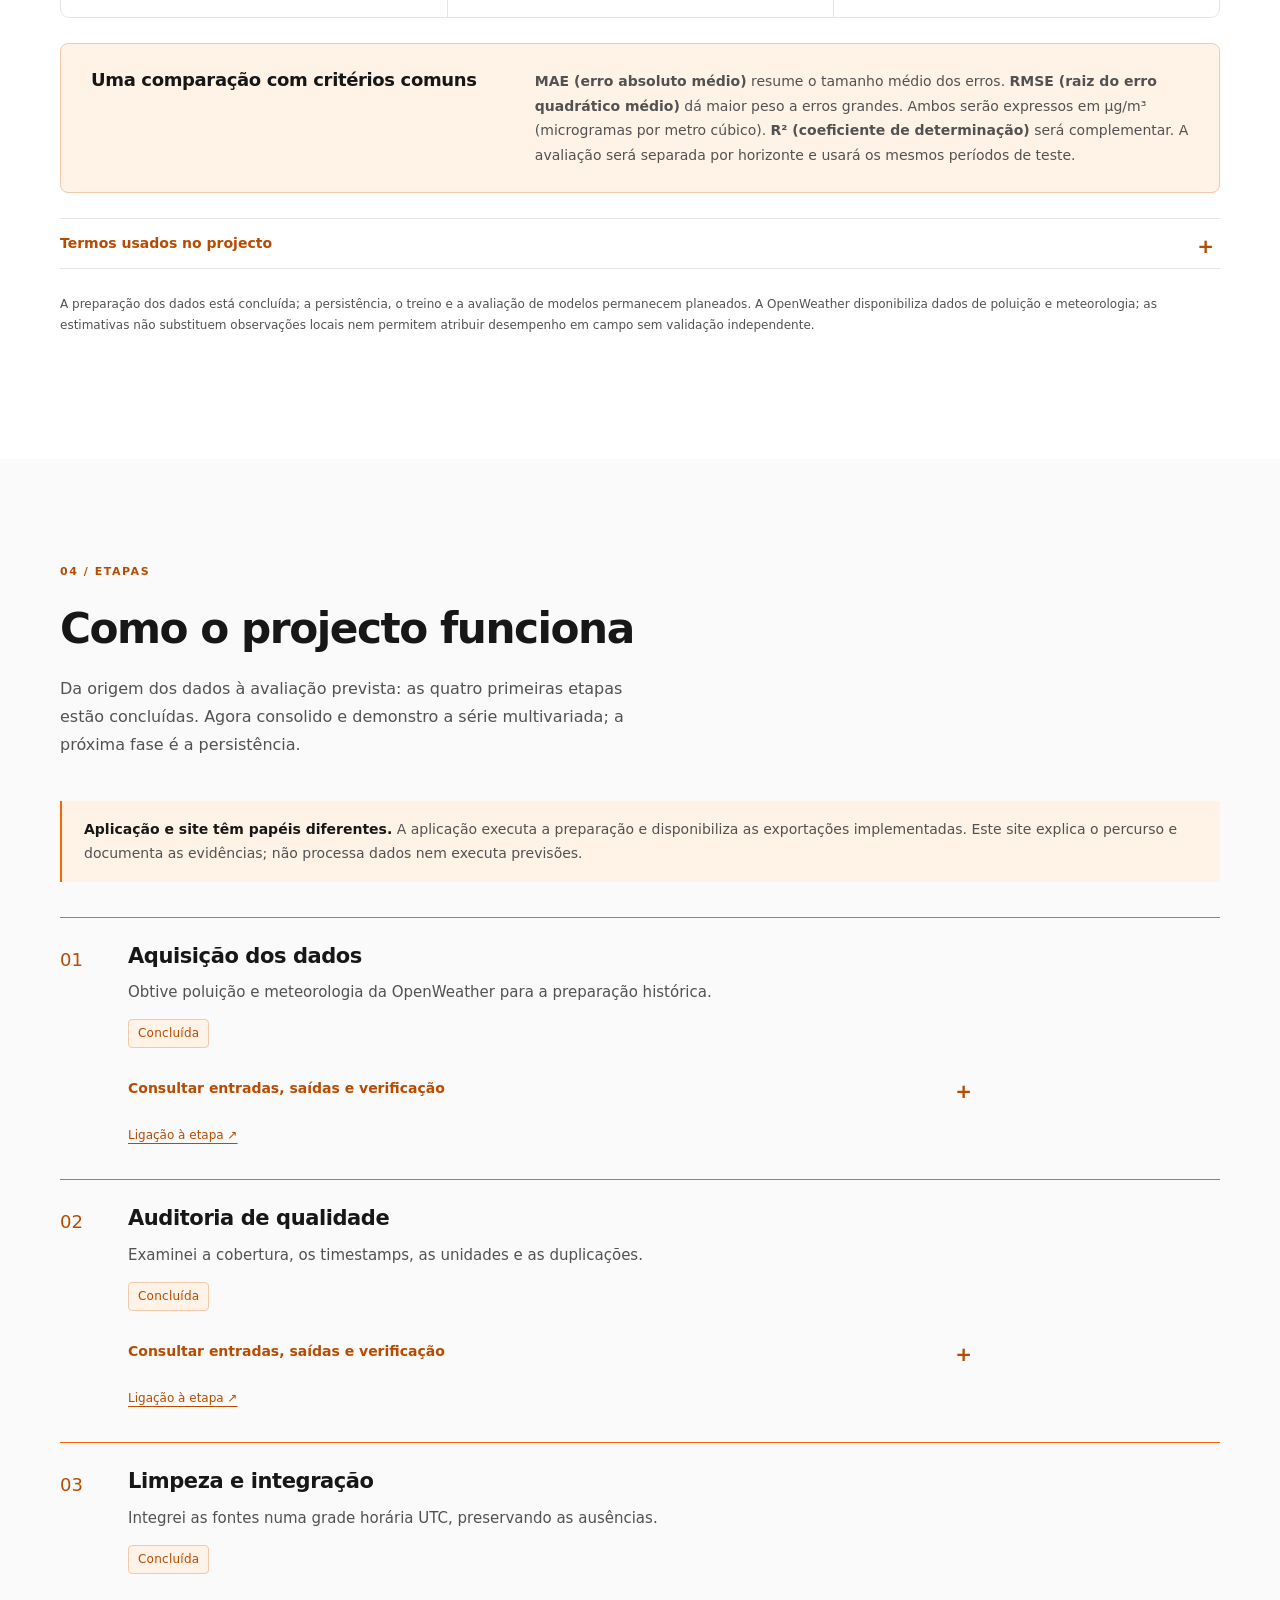
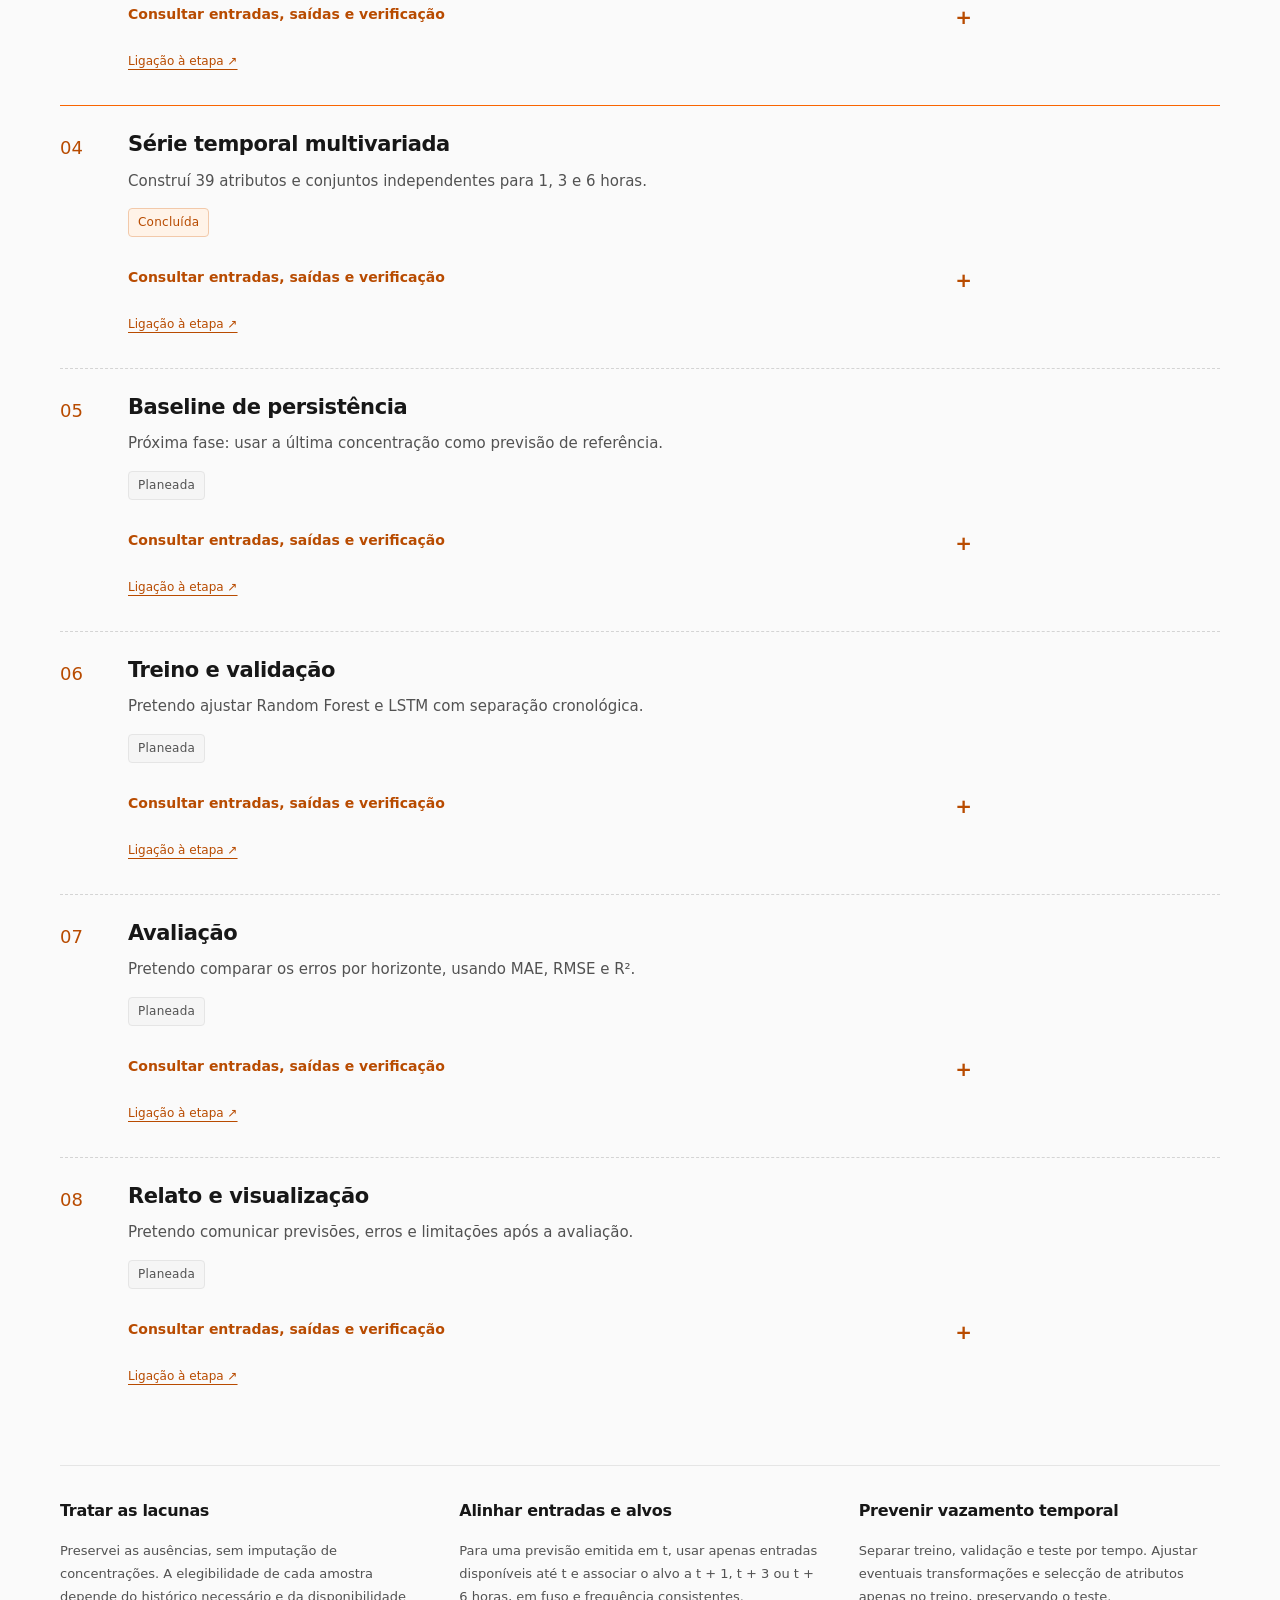
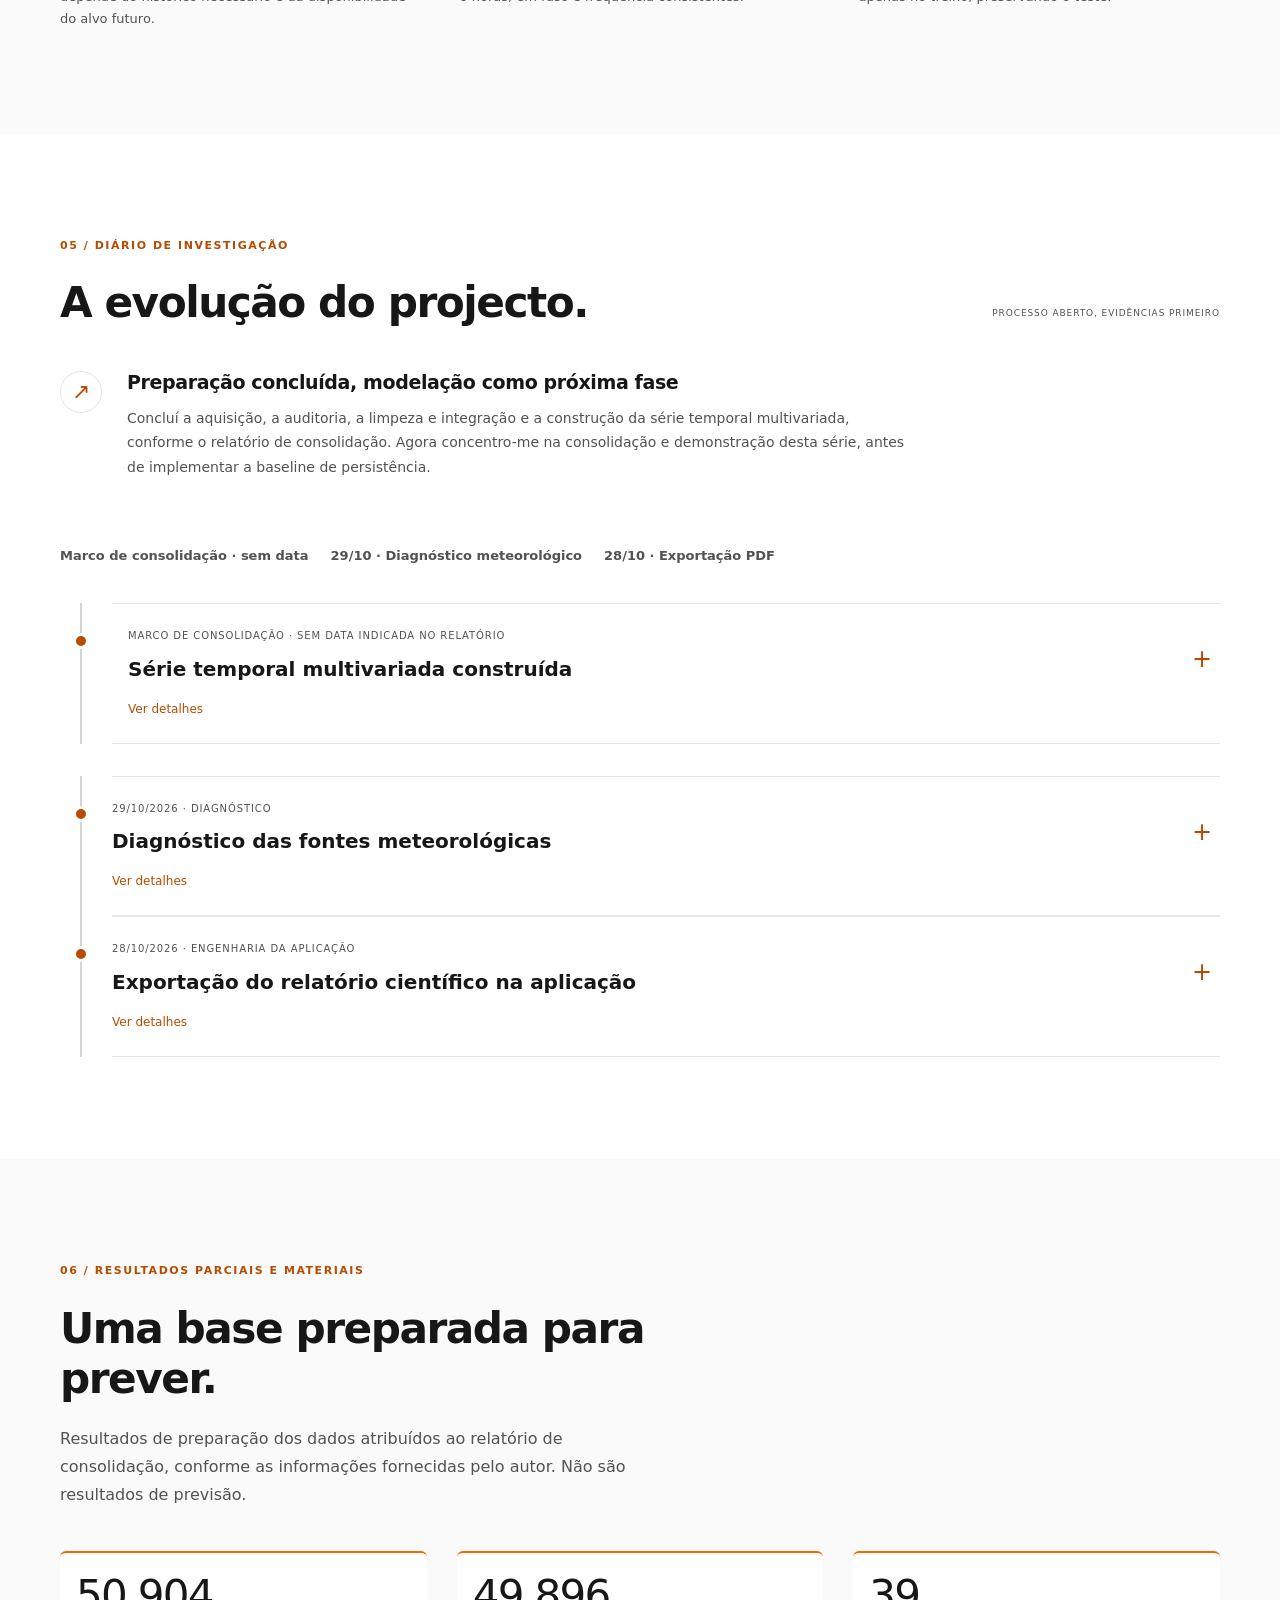
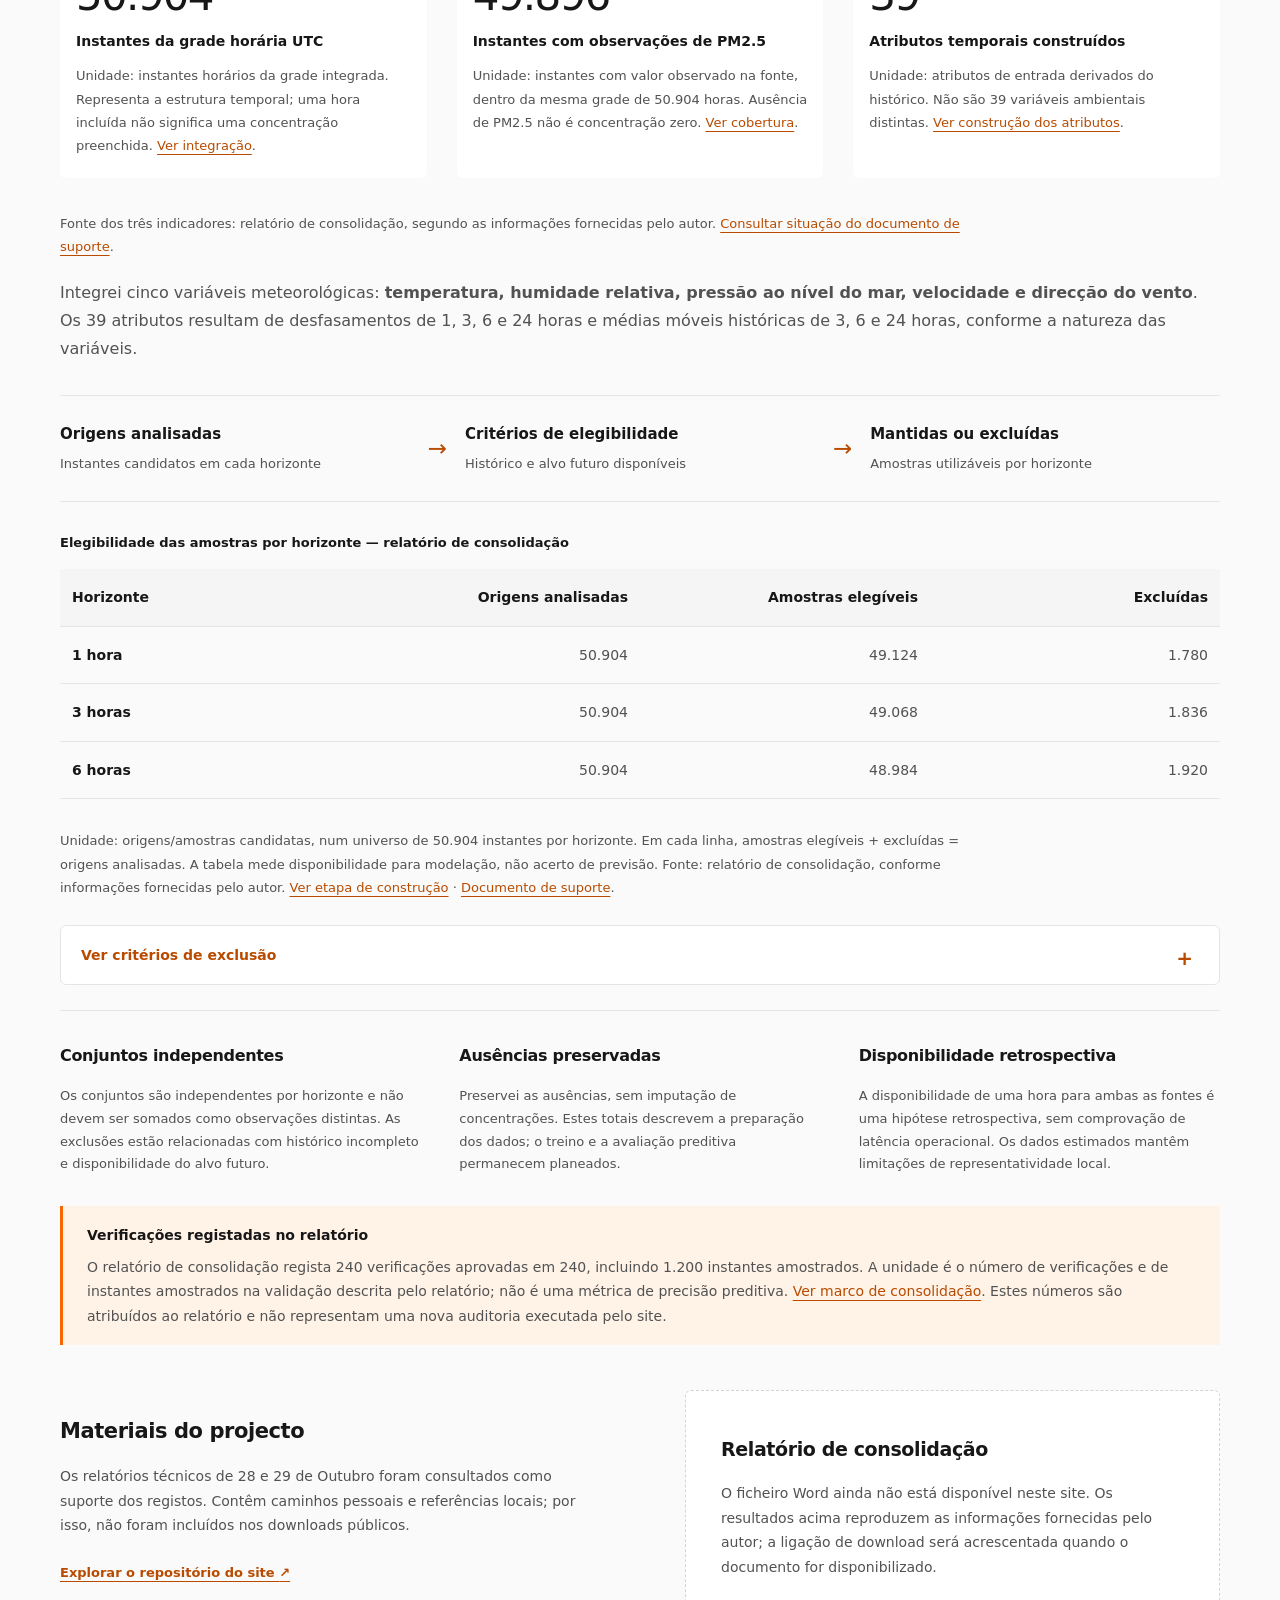
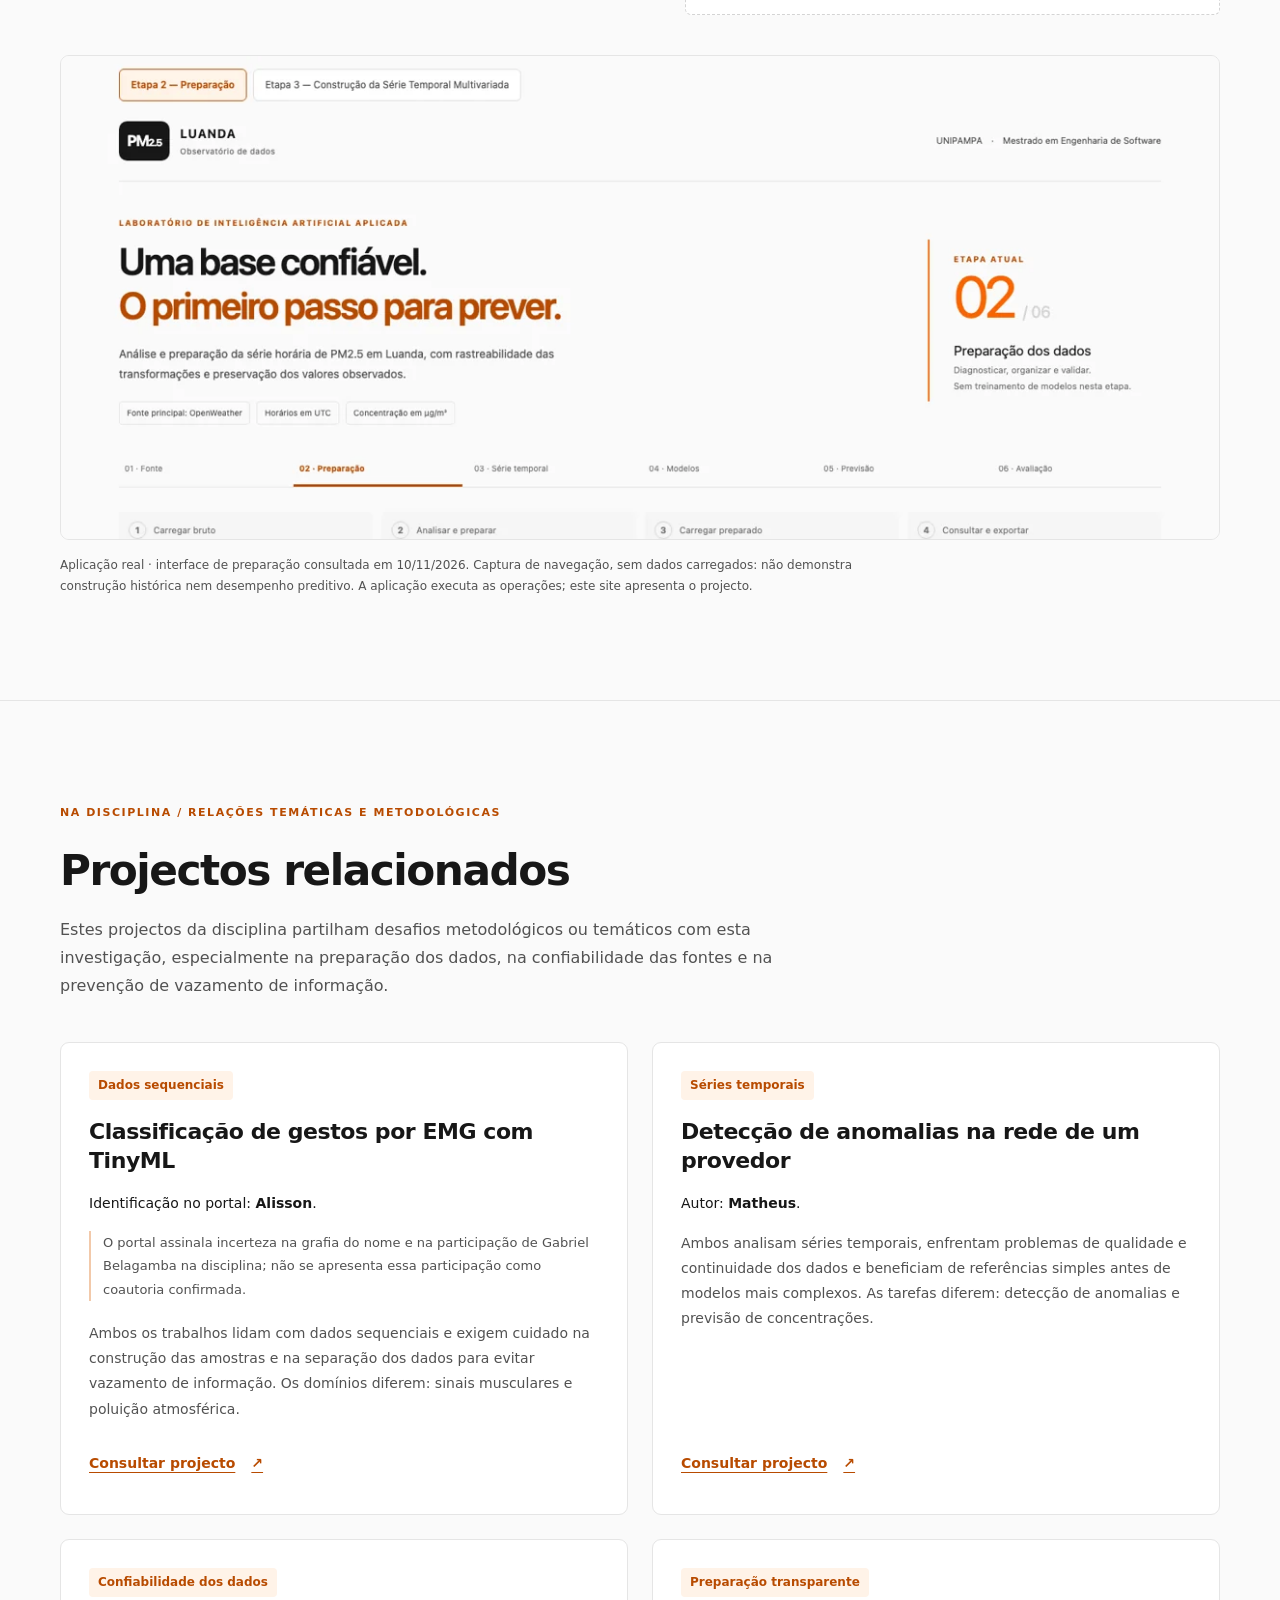
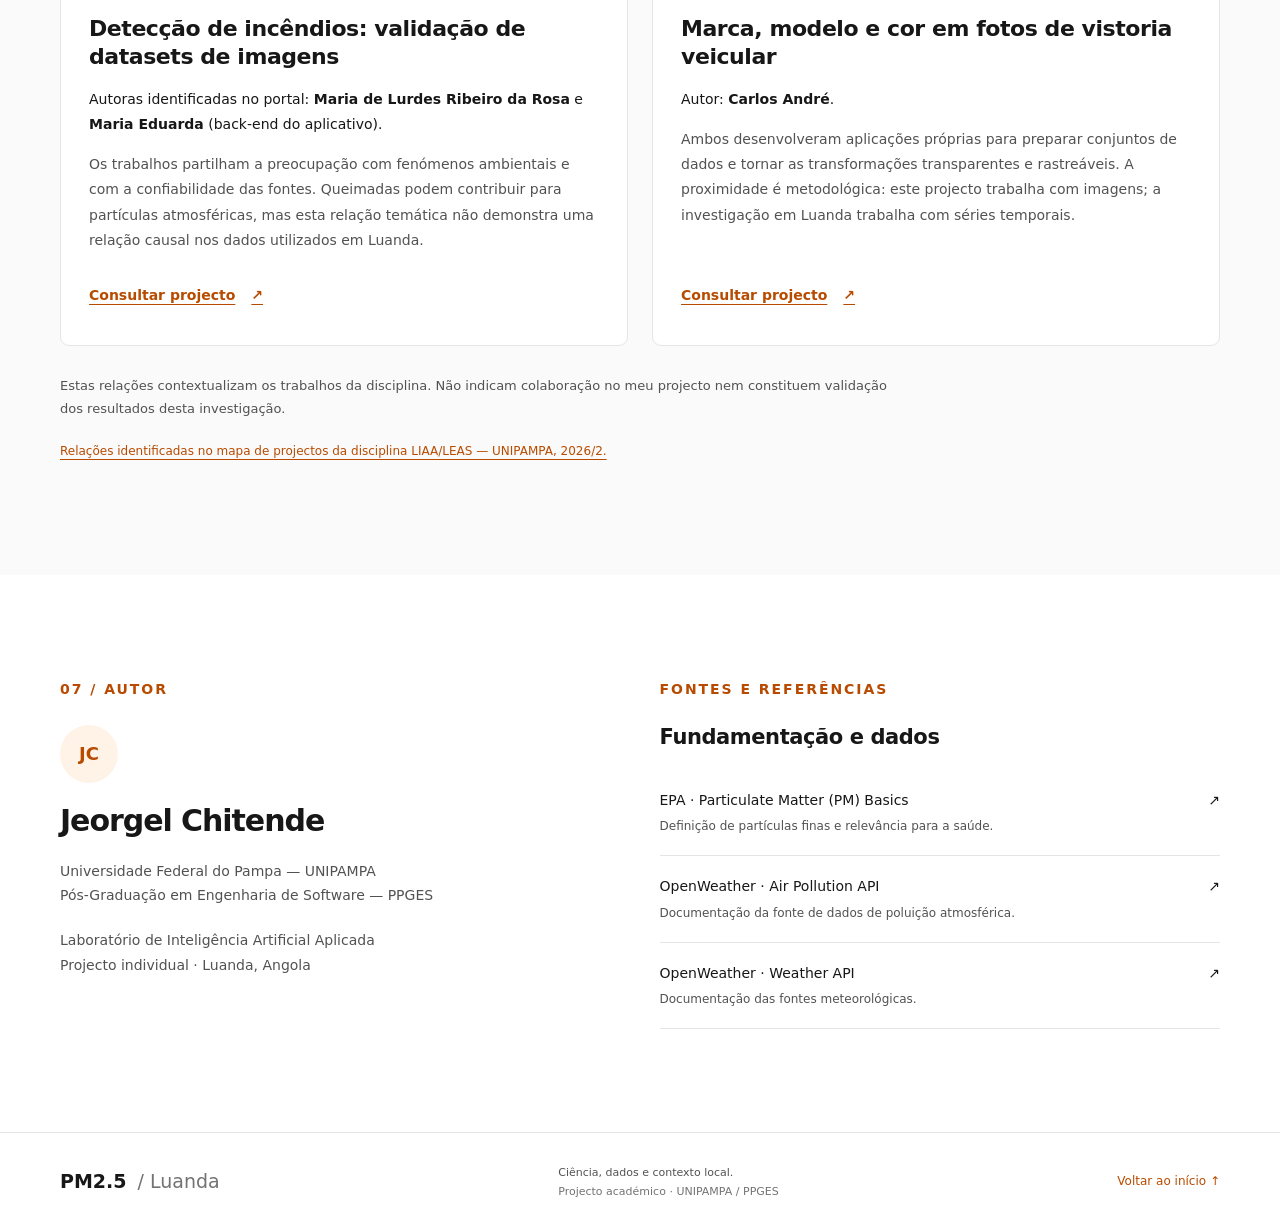
==== commit 2a030ae6: "dark mode has been created" ====
--- a/index.html
+++ b/index.html
@@ -4,7 +4,7 @@
 <meta charset="utf-8"><meta name="viewport" content="width=device-width, initial-scale=1">
 <title>PM2.5 em Luanda · Jeorgel Chitende | UNIPAMPA</title>
 <meta name="description" content="Projecto académico de previsão de PM2.5 em Luanda com inteligência artificial. Contexto, metodologia e evolução do trabalho de Jeorgel Chitende na UNIPAMPA.">
-<meta name="theme-color" content="#171717"><meta property="og:type" content="website"><meta property="og:locale" content="pt_PT"><meta property="og:title" content="PM2.5 em Luanda · Prever para compreender"><meta property="og:description" content="Um projecto académico sobre previsão de curto prazo da qualidade do ar em Luanda, Angola."><meta property="og:url" content="https://liaa-jeorgel.github.io/"><meta property="og:image" content="https://liaa-jeorgel.github.io/assets/social.png"><meta property="og:image:alt" content="Projecto PM2.5 em Luanda — UNIPAMPA">
+<meta name="color-scheme" content="light dark"><meta name="theme-color" content="#fafafa"><meta name="theme-color" content="#101010" media="(prefers-color-scheme: dark)"><meta property="og:type" content="website"><meta property="og:locale" content="pt_PT"><meta property="og:title" content="PM2.5 em Luanda · Prever para compreender"><meta property="og:description" content="Um projecto académico sobre previsão de curto prazo da qualidade do ar em Luanda, Angola."><meta property="og:url" content="https://liaa-jeorgel.github.io/"><meta property="og:image" content="https://liaa-jeorgel.github.io/assets/social.png"><meta property="og:image:alt" content="Projecto PM2.5 em Luanda — UNIPAMPA">
 <link rel="icon" type="image/svg+xml" href="assets/favicon.svg"><link rel="stylesheet" href="assets/style.css"><script src="assets/main.js" defer></script>
 </head>
 <body>
@@ -12,7 +12,7 @@
 <header class="header"><div class="container header-inner"><a class="brand" href="#inicio" aria-label="PM2.5 Luanda — início"><span class="brand-icon" aria-hidden="true">≋</span><span>PM2.5 <span class="brand-light">/ Luanda</span></span></a><button class="menu-toggle" aria-expanded="false" aria-controls="menu" hidden>Menu <span aria-hidden="true">☰</span></button><nav id="menu" aria-label="Navegação principal"><a href="#inicio">Início</a><a href="#contexto">Contexto</a><a href="#objectivos">Problema</a><a href="#proposta">Solução</a><a href="#metodologia">Etapas</a><a href="#evolucao">Evolução</a><a href="#materiais">Materiais</a></nav></div></header>
 <main id="principal" tabindex="-1">
 <section id="inicio" tabindex="-1" class="hero"><div class="container hero-grid"><div><p class="eyebrow"><span class="dot"></span> INTELIGÊNCIA ARTIFICIAL (IA) APLICADA · UNIPAMPA</p><h1>Previsão de Curto Prazo de <span>PM2.5 com IA</span> em Contexto Urbano Angolano.</h1><p class="hero-copy">Investigo como prever a concentração de partículas finas no ar de Luanda com 1, 3 e 6 horas de antecedência, usando o histórico de poluição e meteorologia da OpenWeather.</p><aside class="current-stage" aria-label="Estado do projecto"><strong>Actividade actual</strong><p>Consolidação e demonstração da série temporal multivariada.</p><span>Próxima actividade: baseline de persistência — usar a última concentração como previsão de referência.</span></aside><div class="actions"><a class="button primary" href="#contexto">Entender o projecto <span aria-hidden="true">↗</span></a><a class="button secondary" href="#evolucao">Acompanhar a evolução <span aria-hidden="true">↓</span></a></div><p class="byline"><strong>Jeorgel Chitende</strong><span>Universidade Federal do Pampa — UNIPAMPA · PPGES</span><span>Laboratório de Inteligência Artificial Aplicada</span><span class="site-update">Site actualizado em <time datetime="2026-11-10">10/11/2026</time> · data de edição, não de entrega académica.</span></p></div>
-<figure class="hero-figure"><div class="figure-top"><span>LUANDA, ANGOLA</span><span class="figure-tag">ESTUDO ACADÉMICO</span></div><svg class="academic-scene" viewBox="0 0 480 350" role="img" aria-labelledby="scene-title"><title id="scene-title">Animação conceptual de Luanda: partículas em movimento e uma curva ilustrativa ligam atmosfera, dados e horizontes de previsão. Não representa medições ou resultados científicos.</title><defs><linearGradient id="sky" x2="0" y2="1"><stop stop-color="#fff3e8"/><stop offset="1" stop-color="#fafafa"/></linearGradient><pattern id="grid" width="40" height="40" patternUnits="userSpaceOnUse"><path d="M40 0H0V40" fill="none" stroke="#e5e5e5" stroke-width=".7"/></pattern></defs><rect width="480" height="350" fill="url(#sky)"/><rect width="480" height="350" fill="url(#grid)"/><circle class="scene-glow" cx="345" cy="118" r="62" fill="#f2c9aa"/><circle class="scene-orbit" cx="345" cy="118" r="88" fill="none" stroke="#d4d4d4" stroke-dasharray="3 7"/><g fill="#d4d4d4"><path d="M35 263V226H57V263H72V199H92V263H108V215H135V263H153V172H177V263H192V201H218V263H233V153H262V263H277V182H302V263H318V218H340V263H357V190H378V263H397V227H431V263Z"/></g><g fill="#737373"><path d="M0 282V259H60V240H84V282H113V235H146V282H164V210H188V282H212V246H239V282H267V197H292V282H323V237H353V282H387V249H418V282H480V350H0Z"/><path d="M165 210L176 182L188 210ZM267 197L279 168L292 197Z"/></g><path d="M0 300Q100 275 190 302T480 297V350H0Z" fill="#262626"/><path class="scene-wave" d="M0 315Q110 290 220 320T480 310" fill="none" stroke="#f96501" stroke-width="2"/><g class="scene-particles" fill="#b84b00"><circle cx="86" cy="104" r="4"/><circle cx="122" cy="145" r="3"/><circle cx="212" cy="93" r="5"/><circle cx="278" cy="69" r="3"/><circle cx="392" cy="161" r="3"/></g><path class="scene-signal" d="M42 160C90 160 88 110 140 128S196 167 238 117 289 146 328 104 380 120 439 65" fill="none" stroke="#b84b00" stroke-width="2.5" stroke-dasharray="6 5"/><g class="scene-horizons" fill="#fff" stroke="#b84b00" stroke-width="2"><circle cx="238" cy="117" r="5"/><circle cx="328" cy="104" r="5"/><circle cx="439" cy="65" r="5"/></g><text x="32" y="43" font-family="system-ui" font-size="12" fill="#737373">ATMOSFERA × DADOS × IA</text></svg><div class="horizons"><span>Horizontes<br><strong>de previsão</strong></span><b>1<small>hora</small></b><b>3<small>horas</small></b><b>6<small>horas</small></b></div><label class="animation-control"><input class="animation-pause" type="checkbox"> Pausar animação</label><figcaption>Animação conceptual · não representa medições ou previsões.</figcaption></figure></div><div class="container hero-foot"><span>PROJECTO ACADÉMICO INDIVIDUAL</span><span>Poluição atmosférica <i>/</i> Séries temporais <i>/</i> Aprendizagem automática</span></div></section>
+<figure class="hero-figure"><div class="figure-top"><span>LUANDA, ANGOLA</span><span class="figure-tag">ESTUDO ACADÉMICO</span></div><svg class="academic-scene" viewBox="0 0 480 350" role="img" aria-labelledby="scene-title"><title id="scene-title">Animação conceptual de Luanda: partículas em movimento e uma curva ilustrativa ligam atmosfera, dados e horizontes de previsão. Não representa medições ou resultados científicos.</title><defs><linearGradient id="sky" x2="0" y2="1"><stop class="scene-sky-top" stop-color="#fff3e8"/><stop class="scene-sky-bottom" offset="1" stop-color="#fafafa"/></linearGradient><pattern id="grid" width="40" height="40" patternUnits="userSpaceOnUse"><path class="scene-grid-line" d="M40 0H0V40" fill="none" stroke="#e5e5e5" stroke-width=".7"/></pattern></defs><rect width="480" height="350" fill="url(#sky)"/><rect width="480" height="350" fill="url(#grid)"/><circle class="scene-glow" cx="345" cy="118" r="62" fill="#f2c9aa"/><circle class="scene-orbit" cx="345" cy="118" r="88" fill="none" stroke="#d4d4d4" stroke-dasharray="3 7"/><g class="scene-skyline-back" fill="#d4d4d4"><path d="M35 263V226H57V263H72V199H92V263H108V215H135V263H153V172H177V263H192V201H218V263H233V153H262V263H277V182H302V263H318V218H340V263H357V190H378V263H397V227H431V263Z"/></g><g class="scene-skyline-front" fill="#737373"><path d="M0 282V259H60V240H84V282H113V235H146V282H164V210H188V282H212V246H239V282H267V197H292V282H323V237H353V282H387V249H418V282H480V350H0Z"/><path d="M165 210L176 182L188 210ZM267 197L279 168L292 197Z"/></g><path class="scene-hill" d="M0 300Q100 275 190 302T480 297V350H0Z" fill="#262626"/><path class="scene-wave" d="M0 315Q110 290 220 320T480 310" fill="none" stroke="#f96501" stroke-width="2"/><g class="scene-particles" fill="#b84b00"><circle cx="86" cy="104" r="4"/><circle cx="122" cy="145" r="3"/><circle cx="212" cy="93" r="5"/><circle cx="278" cy="69" r="3"/><circle cx="392" cy="161" r="3"/></g><path class="scene-signal" d="M42 160C90 160 88 110 140 128S196 167 238 117 289 146 328 104 380 120 439 65" fill="none" stroke="#b84b00" stroke-width="2.5" stroke-dasharray="6 5"/><g class="scene-horizons" fill="#fff" stroke="#b84b00" stroke-width="2"><circle cx="238" cy="117" r="5"/><circle cx="328" cy="104" r="5"/><circle cx="439" cy="65" r="5"/></g><text class="scene-label" x="32" y="43" font-family="system-ui" font-size="12" fill="#737373">ATMOSFERA × DADOS × IA</text></svg><div class="horizons"><span>Horizontes<br><strong>de previsão</strong></span><b>1<small>hora</small></b><b>3<small>horas</small></b><b>6<small>horas</small></b></div><label class="animation-control"><input class="animation-pause" type="checkbox"> Pausar animação</label><figcaption>Animação conceptual · não representa medições ou previsões.</figcaption></figure></div><div class="container hero-foot"><span>PROJECTO ACADÉMICO INDIVIDUAL</span><span>Poluição atmosférica <i>/</i> Séries temporais <i>/</i> Aprendizagem automática</span></div></section>
 <section id="contexto" tabindex="-1" class="section container"><div class="section-heading"><p class="eyebrow">01 / CONTEXTO</p><h2>Uma questão local.<br>Um desafio de previsão.</h2></div><div class="context-grid"><p class="lead">A qualidade do ar começa por aquilo que nem sempre conseguimos ver.</p><div><p>PM2.5 significa material particulado fino. São partículas com diâmetro de até 2,5 micrómetros. A sua dimensão permite que penetrem profundamente no sistema respiratório, tornando-as relevantes para o estudo da qualidade do ar. <a href="https://www.epa.gov/pm-pollution/particulate-matter-pm-basics">Fonte: EPA ↗</a></p><p>Neste projecto, investigo a previsão das concentrações de PM2.5 em Luanda, Angola. Procuro perceber como o histórico de poluição e as condições meteorológicas podem apoiar previsões de curto prazo, sem presumir que os dados disponíveis representam toda a variabilidade da cidade.</p><aside class="note"><strong>O alcance do estudo</strong><p>Uma investigação académica com dados estimados da OpenWeather. A avaliação dos modelos não equivale a validação por uma rede de sensores locais.</p></aside></div></div></section>
 <section id="objectivos" tabindex="-1" class="section question-section"><div class="container"><p class="eyebrow">02 / PROBLEMA E OBJECTIVOS</p><h2 class="question">Como prever as concentrações de PM2.5 em Luanda com antecedência de <em>1, 3 e 6 horas</em>, utilizando dados históricos de poluição atmosférica e variáveis meteorológicas?</h2><div class="objectives"><div><h3>Objectivo geral</h3><p>Desenvolver e avaliar uma abordagem de previsão de curto prazo de PM2.5, comparando modelos de inteligência artificial com uma referência de persistência (baseline): repetir a última concentração conhecida.</p></div><div><h3>Objectivos específicos</h3><ol><li>Auditar, limpar e integrar os dados atmosféricos e meteorológicos.</li><li>Construir uma série temporal multivariada e atributos disponíveis no instante da previsão.</li><li>Comparar persistência, Random Forest e LSTM para cada horizonte.</li><li>Avaliar os erros e documentar limitações e reprodutibilidade.</li></ol></div></div></div></section>
 <section id="proposta" tabindex="-1" class="section container"><div class="section-heading"><p class="eyebrow">03 / PROPOSTA DE SOLUÇÃO</p><h2>Dos dados à antecipação.</h2><p>Integrar poluição e meteorologia numa base temporal comum, construir atributos e comparar três abordagens.</p></div><div class="model-grid"><article><span class="model-number">01 / REFERÊNCIA</span><h3>Persistência</h3><p>Usar a última concentração conhecida como previsão para os próximos horizontes. Uma referência simples para medir o ganho dos restantes modelos.</p><span class="status">Planeada</span></article><article><span class="model-number">02 / APRENDIZAGEM AUTOMÁTICA</span><h3>Random Forest</h3><p>Random Forest combina árvores de decisão para estimar valores. Pretendo explorar relações entre concentrações anteriores, variáveis meteorológicas, desfasamentos e atributos de calendário.</p><span class="status">Planeada</span></article><article><span class="model-number">03 / APRENDIZAGEM PROFUNDA</span><h3>LSTM</h3><p>LSTM (Long Short-Term Memory) é uma rede neuronal para sequências. Pretendo investigar dependências em janelas da série multivariada, respeitando a ordem temporal.</p><span class="status">Planeada</span></article></div><div class="evaluation"><h3>Uma comparação com critérios comuns</h3><p><strong>MAE (erro absoluto médio)</strong> resume o tamanho médio dos erros. <strong>RMSE (raiz do erro quadrático médio)</strong> dá maior peso a erros grandes. Ambos serão expressos em µg/m³ (microgramas por metro cúbico). <strong>R² (coeficiente de determinação)</strong> será complementar. A avaliação será separada por horizonte e usará os mesmos períodos de teste.</p></div><details class="glossary"><summary>Termos usados no projecto</summary><dl><dt>PM2.5</dt><dd>Material particulado fino, com diâmetro até 2,5 micrómetros.</dd><dt>Lag (desfasamento)</dt><dd>Valor de uma variável observado num instante anterior; por exemplo, o valor de há 3 horas.</dd><dt>Baseline de persistência</dt><dd>Referência que repete a última concentração conhecida como previsão.</dd><dt>Série multivariada</dt><dd>Registo temporal que reúne várias variáveis, como poluição e meteorologia.</dd><dt>Alvo</dt><dd>Concentração futura que se pretende prever em cada horizonte.</dd></dl></details><p class="small">A preparação dos dados está concluída; a persistência, o treino e a avaliação de modelos permanecem planeados. A OpenWeather disponibiliza dados de poluição e meteorologia; as estimativas não substituem observações locais nem permitem atribuir desempenho em campo sem validação independente.</p></section>
--- a/assets/style.css
+++ b/assets/style.css
@@ -1,7 +1,9 @@
-:root{--accent:#f96501;--accent-strong:#b84b00;--accent-soft:#fff3e8;--ink:#171717;--body:#525252;--muted:#737373;--paper:#fff;--soft:#fafafa;--line:#e5e5e5;--line-strong:#d4d4d4;--accent-line:#f2c9aa;--max:1160px;--space:clamp(64px,8vw,108px);--radius:9px;--font:Inter,ui-sans-serif,system-ui,-apple-system,sans-serif}*{box-sizing:border-box}html{scroll-behavior:smooth;scroll-padding-top:100px}body{margin:0;background:var(--paper);color:var(--body);font:16px/1.75 var(--font)}a{color:var(--accent-strong);text-underline-offset:4px}a:hover{color:var(--ink)}button{font:inherit}a:focus-visible,button:focus-visible,summary:focus-visible{outline:3px solid var(--accent);outline-offset:5px}h1,h2,h3,h4{color:var(--ink);line-height:1.2;margin:0 0 20px;letter-spacing:-.035em}h1{font-size:clamp(40px,4.5vw,62px);font-weight:600;line-height:1.18}h1 span{color:var(--accent-strong)}h2{font-size:clamp(30px,3.3vw,43px);font-weight:600}h3{font-size:21px;letter-spacing:-.02em}h4{font-size:16px;margin:22px 0 7px}p{margin:0 0 20px}svg{display:block;width:100%;height:auto}.container{width:min(var(--max),calc(100% - 80px));margin:auto}.header{position:sticky;top:0;z-index:10;background:#fffffffa;border-bottom:1px solid var(--line)}.header-inner{display:flex;align-items:center;justify-content:space-between;min-height:83px;gap:20px}.brand{display:flex;align-items:center;gap:11px;color:var(--ink);font-weight:700;font-size:19px;text-decoration:none;white-space:nowrap}.brand-light{font-weight:400;color:var(--muted)}.brand-icon{background:var(--ink);color:#fff;border-radius:7px;width:34px;height:34px;display:grid;place-items:center;font-size:29px;line-height:1}nav{display:flex;gap:27px}nav a{font-size:13px;text-decoration:none;color:var(--body);font-weight:550}nav a:hover,nav a[aria-current]{color:var(--accent-strong);text-decoration:underline}.menu-toggle{border:1px solid var(--line);background:#fff;color:var(--ink);border-radius:5px;padding:7px 12px}.skip{position:fixed;top:-100px;left:20px;z-index:30;background:white;padding:12px}.skip:focus{top:10px}.hero{background:var(--soft);padding-top:72px}.hero-grid{display:grid;grid-template-columns:1.2fr 1fr;gap:62px;align-items:center}.eyebrow{font-size:11px;font-weight:700;letter-spacing:.14em;color:var(--accent-strong);margin-bottom:23px}.dot{display:inline-block;width:7px;height:7px;background:var(--accent);border-radius:50%;margin-right:7px}.hero-title{font-size:18px;line-height:1.55;color:var(--ink);font-weight:550;max-width:490px;margin-top:26px}.hero-copy{font-size:15px;max-width:490px}.actions{display:flex;gap:12px;flex-wrap:wrap;margin-top:29px}.button{font-size:12px;font-weight:650;display:inline-flex;gap:20px;align-items:center;border:1px solid var(--line);border-radius:5px;text-decoration:none;padding:13px 17px}.primary{background:var(--accent-strong);color:white;border-color:var(--accent-strong)}.primary:hover{background:var(--ink);border-color:var(--ink);color:white}.secondary{color:#262626;background:var(--paper);border-color:var(--line-strong)}.byline{margin:32px 0 0;font-size:12px;display:flex;flex-direction:column;gap:3px}.byline strong{color:var(--ink)}.hero-figure{margin:0;position:relative;border:1px solid var(--line);border-radius:10px;background:var(--paper);padding:20px 20px 13px;box-shadow:0 18px 40px #17171708;transform:none}.figure-top{display:flex;justify-content:space-between;gap:8px;font-size:9px;letter-spacing:.12em;font-weight:700;color:var(--ink);margin-bottom:17px;align-items:center}.figure-tag{font-size:8px;padding:3px 7px;border:1px solid var(--line-strong);border-radius:3px}.hero-figure svg{border-radius:4px}.horizons{display:flex;align-items:center;justify-content:space-between;padding:18px 10px 10px;color:var(--ink)}.horizons>span{font-size:11px;line-height:1.5}.horizons b{font-size:30px;line-height:1.1;font-weight:500}.horizons small{display:block;font-size:10px;color:var(--body);font-weight:400;margin-top:5px}figcaption{font-size:9px;color:var(--body);margin-top:12px;text-align:center}.hero-foot{display:flex;justify-content:space-between;gap:20px;border-top:1px solid var(--line);margin-top:59px;padding-top:20px;padding-bottom:20px;font-size:10px;letter-spacing:.07em}.hero-foot i{font-style:normal;color:var(--muted);margin:0 12px}.section{padding-top:var(--space);padding-bottom:var(--space);scroll-margin-top:10px}.section-heading{max-width:700px;margin-bottom:42px}.section-heading p:last-child{max-width:600px}.context-grid{display:grid;grid-template-columns:1fr 1.15fr;gap:90px}.lead{font-size:26px;line-height:1.5;color:var(--ink);max-width:370px;letter-spacing:-.02em}.note{border-left:3px solid var(--accent-strong);padding:17px 24px;background:var(--soft);font-size:14px;margin-top:30px}.note strong{color:var(--ink)}.note p{margin:7px 0 0}.question-section{background:var(--ink);color:#e5e5e5}.question-section .eyebrow{color:#f2c9aa}.question{font-size:clamp(27px,3vw,38px);max-width:1000px;color:#fff;line-height:1.45}.question em{color:#f2c9aa;font-style:normal}.objectives{display:grid;grid-template-columns:1fr 1.2fr;gap:100px;margin-top:48px;padding-top:34px;border-top:1px solid #ffffff24;font-size:14px}.objectives h3{color:white;font-size:17px}.objectives ol{padding-left:20px;margin:0}.objectives li{padding-left:8px;margin-bottom:10px}.model-grid{display:grid;grid-template-columns:repeat(3,1fr);border:1px solid var(--line);border-radius:var(--radius);overflow:hidden}.model-grid article{padding:30px}.model-grid article+article{border-left:1px solid var(--line)}.model-number{display:block;font-size:9px;letter-spacing:.12em;margin-bottom:25px;color:var(--accent-strong);font-weight:650}.model-grid h3{font-size:25px}.model-grid p{font-size:14px}.status{display:inline-block;font-size:10px;letter-spacing:.02em;color:var(--body);background:#f5f5f5;border:1px solid var(--line);padding:3px 9px;border-radius:4px}.evaluation{display:grid;grid-template-columns:1fr 1.6fr;gap:35px;background:var(--accent-soft);padding:25px 30px;margin:25px 0}.evaluation h3{font-size:18px;margin:0}.evaluation p{font-size:14px;margin:0}.small{font-size:12px;line-height:1.8}.methodology{background:var(--soft)}.pipeline{list-style:none;display:grid;grid-template-columns:repeat(4,1fr);padding:0;margin:0;gap:37px 28px}.pipeline li{border-top:1px solid var(--line-strong);padding-top:21px}.step{font-size:12px;color:var(--accent-strong);font-weight:700;display:block;margin-bottom:17px}.pipeline h3{font-size:17px;min-height:42px}.pipeline p{font-size:13px}.care-grid{display:grid;grid-template-columns:repeat(3,1fr);gap:38px;border-top:1px solid var(--line);margin-top:45px;padding-top:35px}.care-grid h3{font-size:16px}.care-grid p{font-size:13px;margin:0}.heading-row{max-width:none;display:flex;justify-content:space-between;align-items:end;gap:20px}.heading-row h2{margin:0}.section-label{font-size:9px;letter-spacing:.1em;padding-bottom:7px}.journal-intro{display:flex;align-items:start;gap:25px;max-width:850px;margin-bottom:35px}.journal-symbol{border:1px solid var(--line);border-radius:50%;min-width:42px;height:42px;display:grid;place-items:center;color:var(--accent-strong);font-size:22px}.journal-intro h3{font-size:19px;margin-bottom:12px}.journal-intro p{font-size:14px}.timeline{border-left:2px solid var(--line-strong);padding-left:30px;margin-left:20px}.timeline details{border-top:1px solid var(--line);border-bottom:1px solid var(--line)}summary{cursor:pointer;padding:23px 35px 23px 0;position:relative;list-style:none}summary::-webkit-details-marker{display:none}summary:before{content:"";width:10px;height:10px;border:3px solid white;background:var(--accent-strong);border-radius:50%;position:absolute;left:-39px;top:29px}.timeline-meta{font-size:10px;letter-spacing:.09em;color:var(--body);display:block;margin-bottom:7px}.timeline-title{font-size:20px;font-weight:550;color:var(--ink)}.expand{display:block;font-size:12px;margin-top:12px;color:var(--accent-strong)}.expand span{position:absolute;right:8px;top:34px;font-size:24px}details[open] .expand span{transform:rotate(45deg)}.entry-body{padding:0 30px 30px 0;max-width:850px;font-size:14px}.materials-section{background:var(--soft)}.materials-grid{display:grid;grid-template-columns:1fr 1fr;gap:90px;align-items:center}.materials-grid p{font-size:14px}.text-link{font-size:13px;font-weight:600}.empty-materials{padding:35px;border:1px dashed var(--line-strong);border-radius:var(--radius)}.empty-materials>span{font-size:30px;color:var(--accent-strong)}.empty-materials h3{font-size:19px;margin-top:12px}.empty-materials p{margin:0}.author-grid{display:grid;grid-template-columns:1fr 1.1fr;gap:90px}.avatar{background:var(--accent-soft);border-radius:50%;width:58px;height:58px;display:grid;place-items:center;color:var(--accent-strong);font-size:18px;font-weight:600;margin-bottom:20px}.author-grid h2{font-size:30px}.author-grid p{font-size:14px}.references{list-style:none;padding:0;margin:0}.references li{border-bottom:1px solid var(--line)}.references a{padding:18px 0;display:flex;justify-content:space-between;gap:15px;text-decoration:none;font-size:14px;color:var(--ink)}.references a:hover{text-decoration:underline}.references small{display:block;font-size:12px;color:var(--body);margin-top:4px}.footer{border-top:1px solid var(--line);padding:30px 0}.footer .container{display:flex;justify-content:space-between;align-items:center;gap:30px}.footer p{font-size:11px;margin:0}.footer p span{color:var(--muted)}.footer a:last-child{font-size:12px;text-decoration:none}
-@media(min-width:1400px){.hero{padding-top:90px}}@media(max-width:1000px){nav{gap:16px}.hero-grid{gap:30px}.hero{padding-top:50px}.hero-figure{padding:13px}.context-grid,.materials-grid,.author-grid{gap:45px}.objectives{gap:50px}.model-grid article{padding:22px}.pipeline{grid-template-columns:repeat(2,1fr)}.pipeline h3{min-height:0}.hero-foot{font-size:9px}.hero-foot i{margin:0 5px}}@media(max-width:760px){.container{width:calc(100% - 40px)}.header-inner{min-height:70px;flex-wrap:wrap;gap:0;padding:15px 0}.menu-toggle:not([hidden]){display:block}.header nav{width:100%;flex-wrap:wrap;gap:14px 25px;padding:15px 0 5px}.js .header nav:not(.is-open){display:none}.hero-grid{grid-template-columns:1fr;gap:38px}.hero{padding-top:39px}h1{font-size:clamp(37px,8vw,58px)}.eyebrow{font-size:9px}.hero-title{font-size:17px}.hero-figure{max-width:480px;width:100%;justify-self:center;transform:none}.hero-foot{margin-top:36px;flex-direction:column;gap:6px}.context-grid,.objectives,.materials-grid,.author-grid{grid-template-columns:1fr;gap:28px}.section-heading{margin-bottom:30px}.lead{max-width:100%;font-size:23px}.model-grid{grid-template-columns:1fr}.model-grid article+article{border-left:0;border-top:1px solid var(--line)}.model-grid article{padding:27px}.model-number{margin-bottom:15px}.evaluation{grid-template-columns:1fr;gap:13px;padding:24px}.care-grid{grid-template-columns:1fr;gap:26px}.care-grid h3{margin-bottom:10px}.heading-row{display:block}.section-label{display:block;margin-top:20px}.timeline{padding-left:22px;margin-left:8px}summary:before{left:-31px}.timeline-title{font-size:18px}.timeline-meta{font-size:8px}.journal-intro{gap:15px}.footer .container{flex-wrap:wrap}.footer p{order:3;width:100%}.author-grid{gap:45px}html{scroll-padding-top:88px}}@media(max-width:380px){.pipeline{grid-template-columns:1fr}.button{width:100%;justify-content:space-between}.figure-top{font-size:8px}.figure-tag{font-size:7px}}@media(prefers-reduced-motion:reduce){html{scroll-behavior:auto}*{transition:none!important;animation:none!important}}@media print{.header,.actions,.footer,.skip{display:none}.hero,.section{padding:25px 0}.container{width:100%}.hero-grid{grid-template-columns:1fr 1fr}.question-section{background:white;color:#333}.question-section h2,.question-section h3{color:var(--ink)}details .entry-body{display:block}.section{break-inside:avoid}a{color:inherit}}
+:root{--accent:#f96501;--accent-strong:#b84b00;--accent-soft:#fff3e8;--ink:#171717;--body:#525252;--muted:#737373;--paper:#fff;--soft:#fafafa;--line:#e5e5e5;--line-strong:#d4d4d4;--accent-line:#f2c9aa;--max:1160px;--space:clamp(64px,8vw,108px);--radius:9px;--font:Inter,ui-sans-serif,system-ui,-apple-system,sans-serif;color-scheme:light dark;--header-bg:#fffffffa;--on-ink:#fff;--button-bg:#b84b00;--button-text:#fff;--button-hover-bg:#171717;--button-hover-text:#fff;--inverse-bg:#171717;--inverse-text:#e5e5e5;--inverse-strong:#fff;--inverse-accent:#f2c9aa;--inverse-line:#ffffff24;--chip:#f5f5f5;--shadow:0 18px 40px #17171708}
+@media(prefers-color-scheme:dark){:root{color-scheme:dark;--accent:#ff8a3d;--accent-strong:#ffb07a;--accent-soft:#2a1a12;--ink:#f4f4f4;--body:#c6c6c6;--muted:#9b9b9b;--paper:#101010;--soft:#181818;--line:#2e2e2e;--line-strong:#4a4a4a;--accent-line:#6b3a1c;--header-bg:#101010f2;--on-ink:#111;--button-bg:#f96501;--button-text:#141414;--button-hover-bg:#ffab6b;--button-hover-text:#141414;--inverse-bg:#1b1b1b;--inverse-text:#d6d6d6;--inverse-strong:#fff;--inverse-accent:#ffb07a;--inverse-line:#ffffff1f;--chip:#202020;--shadow:0 18px 40px #00000066}.academic-scene .scene-sky-top{stop-color:#2a1b12}.academic-scene .scene-sky-bottom{stop-color:#121212}.academic-scene .scene-grid-line{stroke:#2b2b2b}.academic-scene .scene-glow{fill:#5a3219}.academic-scene .scene-orbit{stroke:#3b3b3b}.academic-scene .scene-skyline-back{fill:#2f2f2f}.academic-scene .scene-skyline-front{fill:#4a4a4a}.academic-scene .scene-hill{fill:#1d1d1d}.academic-scene .scene-particles{fill:#ff9a55}.academic-scene .scene-wave{stroke:#ff8a3d}.academic-scene .scene-signal{stroke:#ff9a55}.academic-scene .scene-horizons{fill:#101010;stroke:#ff9a55}.academic-scene .scene-label{fill:#a3a3a3}}
+*{box-sizing:border-box}html{scroll-behavior:smooth;scroll-padding-top:100px}body{margin:0;background:var(--paper);color:var(--body);font:16px/1.75 var(--font)}a{color:var(--accent-strong);text-underline-offset:4px}a:hover{color:var(--ink)}button{font:inherit}a:focus-visible,button:focus-visible,summary:focus-visible{outline:3px solid var(--accent);outline-offset:5px}h1,h2,h3,h4{color:var(--ink);line-height:1.2;margin:0 0 20px;letter-spacing:-.035em}h1{font-size:clamp(40px,4.5vw,62px);font-weight:600;line-height:1.18}h1 span{color:var(--accent-strong)}h2{font-size:clamp(30px,3.3vw,43px);font-weight:600}h3{font-size:21px;letter-spacing:-.02em}h4{font-size:16px;margin:22px 0 7px}p{margin:0 0 20px}svg{display:block;width:100%;height:auto}.container{width:min(var(--max),calc(100% - 80px));margin:auto}.header{position:sticky;top:0;z-index:10;background:var(--header-bg);border-bottom:1px solid var(--line)}.header-inner{display:flex;align-items:center;justify-content:space-between;min-height:83px;gap:20px}.brand{display:flex;align-items:center;gap:11px;color:var(--ink);font-weight:700;font-size:19px;text-decoration:none;white-space:nowrap}.brand-light{font-weight:400;color:var(--muted)}.brand-icon{background:var(--ink);color:var(--on-ink);border-radius:7px;width:34px;height:34px;display:grid;place-items:center;font-size:29px;line-height:1}nav{display:flex;gap:27px}nav a{font-size:13px;text-decoration:none;color:var(--body);font-weight:550}nav a:hover,nav a[aria-current]{color:var(--accent-strong);text-decoration:underline}.menu-toggle{border:1px solid var(--line);background:var(--paper);color:var(--ink);border-radius:5px;padding:7px 12px}.skip{position:fixed;top:-100px;left:20px;z-index:30;background:var(--paper);color:var(--ink);padding:12px}.skip:focus{top:10px}.hero{background:var(--soft);padding-top:72px}.hero-grid{display:grid;grid-template-columns:1.2fr 1fr;gap:62px;align-items:center}.eyebrow{font-size:11px;font-weight:700;letter-spacing:.14em;color:var(--accent-strong);margin-bottom:23px}.dot{display:inline-block;width:7px;height:7px;background:var(--accent);border-radius:50%;margin-right:7px}.hero-title{font-size:18px;line-height:1.55;color:var(--ink);font-weight:550;max-width:490px;margin-top:26px}.hero-copy{font-size:15px;max-width:490px}.actions{display:flex;gap:12px;flex-wrap:wrap;margin-top:29px}.button{font-size:12px;font-weight:650;display:inline-flex;gap:20px;align-items:center;border:1px solid var(--line);border-radius:5px;text-decoration:none;padding:13px 17px}.primary{background:var(--button-bg);color:var(--button-text);border-color:var(--button-bg)}.primary:hover{background:var(--button-hover-bg);border-color:var(--button-hover-bg);color:var(--button-hover-text)}.secondary{color:var(--ink);background:var(--paper);border-color:var(--line-strong)}.byline{margin:32px 0 0;font-size:12px;display:flex;flex-direction:column;gap:3px}.byline strong{color:var(--ink)}.hero-figure{margin:0;position:relative;border:1px solid var(--line);border-radius:10px;background:var(--paper);padding:20px 20px 13px;box-shadow:var(--shadow);transform:none}.figure-top{display:flex;justify-content:space-between;gap:8px;font-size:9px;letter-spacing:.12em;font-weight:700;color:var(--ink);margin-bottom:17px;align-items:center}.figure-tag{font-size:8px;padding:3px 7px;border:1px solid var(--line-strong);border-radius:3px}.hero-figure svg{border-radius:4px}.horizons{display:flex;align-items:center;justify-content:space-between;padding:18px 10px 10px;color:var(--ink)}.horizons>span{font-size:11px;line-height:1.5}.horizons b{font-size:30px;line-height:1.1;font-weight:500}.horizons small{display:block;font-size:10px;color:var(--body);font-weight:400;margin-top:5px}figcaption{font-size:9px;color:var(--body);margin-top:12px;text-align:center}.hero-foot{display:flex;justify-content:space-between;gap:20px;border-top:1px solid var(--line);margin-top:59px;padding-top:20px;padding-bottom:20px;font-size:10px;letter-spacing:.07em}.hero-foot i{font-style:normal;color:var(--muted);margin:0 12px}.section{padding-top:var(--space);padding-bottom:var(--space);scroll-margin-top:10px}.section-heading{max-width:700px;margin-bottom:42px}.section-heading p:last-child{max-width:600px}.context-grid{display:grid;grid-template-columns:1fr 1.15fr;gap:90px}.lead{font-size:26px;line-height:1.5;color:var(--ink);max-width:370px;letter-spacing:-.02em}.note{border-left:3px solid var(--accent-strong);padding:17px 24px;background:var(--soft);font-size:14px;margin-top:30px}.note strong{color:var(--ink)}.note p{margin:7px 0 0}.question-section{background:var(--inverse-bg);color:var(--inverse-text)}.question-section .eyebrow{color:var(--inverse-accent)}.question{font-size:clamp(27px,3vw,38px);max-width:1000px;color:var(--inverse-strong);line-height:1.45}.question em{color:var(--inverse-accent);font-style:normal}.objectives{display:grid;grid-template-columns:1fr 1.2fr;gap:100px;margin-top:48px;padding-top:34px;border-top:1px solid var(--inverse-line);font-size:14px}.objectives h3{color:var(--inverse-strong);font-size:17px}.objectives ol{padding-left:20px;margin:0}.objectives li{padding-left:8px;margin-bottom:10px}.model-grid{display:grid;grid-template-columns:repeat(3,1fr);border:1px solid var(--line);border-radius:var(--radius);overflow:hidden}.model-grid article{padding:30px}.model-grid article+article{border-left:1px solid var(--line)}.model-number{display:block;font-size:9px;letter-spacing:.12em;margin-bottom:25px;color:var(--accent-strong);font-weight:650}.model-grid h3{font-size:25px}.model-grid p{font-size:14px}.status{display:inline-block;font-size:10px;letter-spacing:.02em;color:var(--body);background:var(--chip);border:1px solid var(--line);padding:3px 9px;border-radius:4px}.evaluation{display:grid;grid-template-columns:1fr 1.6fr;gap:35px;background:var(--accent-soft);padding:25px 30px;margin:25px 0}.evaluation h3{font-size:18px;margin:0}.evaluation p{font-size:14px;margin:0}.small{font-size:12px;line-height:1.8}.methodology{background:var(--soft)}.pipeline{list-style:none;display:grid;grid-template-columns:repeat(4,1fr);padding:0;margin:0;gap:37px 28px}.pipeline li{border-top:1px solid var(--line-strong);padding-top:21px}.step{font-size:12px;color:var(--accent-strong);font-weight:700;display:block;margin-bottom:17px}.pipeline h3{font-size:17px;min-height:42px}.pipeline p{font-size:13px}.care-grid{display:grid;grid-template-columns:repeat(3,1fr);gap:38px;border-top:1px solid var(--line);margin-top:45px;padding-top:35px}.care-grid h3{font-size:16px}.care-grid p{font-size:13px;margin:0}.heading-row{max-width:none;display:flex;justify-content:space-between;align-items:end;gap:20px}.heading-row h2{margin:0}.section-label{font-size:9px;letter-spacing:.1em;padding-bottom:7px}.journal-intro{display:flex;align-items:start;gap:25px;max-width:850px;margin-bottom:35px}.journal-symbol{border:1px solid var(--line);border-radius:50%;min-width:42px;height:42px;display:grid;place-items:center;color:var(--accent-strong);font-size:22px}.journal-intro h3{font-size:19px;margin-bottom:12px}.journal-intro p{font-size:14px}.timeline{border-left:2px solid var(--line-strong);padding-left:30px;margin-left:20px}.timeline details{border-top:1px solid var(--line);border-bottom:1px solid var(--line)}summary{cursor:pointer;padding:23px 35px 23px 0;position:relative;list-style:none}summary::-webkit-details-marker{display:none}summary:before{content:"";width:10px;height:10px;border:3px solid var(--paper);background:var(--accent-strong);border-radius:50%;position:absolute;left:-39px;top:29px}.timeline-meta{font-size:10px;letter-spacing:.09em;color:var(--body);display:block;margin-bottom:7px}.timeline-title{font-size:20px;font-weight:550;color:var(--ink)}.expand{display:block;font-size:12px;margin-top:12px;color:var(--accent-strong)}.expand span{position:absolute;right:8px;top:34px;font-size:24px}details[open] .expand span{transform:rotate(45deg)}.entry-body{padding:0 30px 30px 0;max-width:850px;font-size:14px}.materials-section{background:var(--soft)}.materials-grid{display:grid;grid-template-columns:1fr 1fr;gap:90px;align-items:center}.materials-grid p{font-size:14px}.text-link{font-size:13px;font-weight:600}.empty-materials{padding:35px;border:1px dashed var(--line-strong);border-radius:var(--radius)}.empty-materials>span{font-size:30px;color:var(--accent-strong)}.empty-materials h3{font-size:19px;margin-top:12px}.empty-materials p{margin:0}.author-grid{display:grid;grid-template-columns:1fr 1.1fr;gap:90px}.avatar{background:var(--accent-soft);border-radius:50%;width:58px;height:58px;display:grid;place-items:center;color:var(--accent-strong);font-size:18px;font-weight:600;margin-bottom:20px}.author-grid h2{font-size:30px}.author-grid p{font-size:14px}.references{list-style:none;padding:0;margin:0}.references li{border-bottom:1px solid var(--line)}.references a{padding:18px 0;display:flex;justify-content:space-between;gap:15px;text-decoration:none;font-size:14px;color:var(--ink)}.references a:hover{text-decoration:underline}.references small{display:block;font-size:12px;color:var(--body);margin-top:4px}.footer{border-top:1px solid var(--line);padding:30px 0}.footer .container{display:flex;justify-content:space-between;align-items:center;gap:30px}.footer p{font-size:11px;margin:0}.footer p span{color:var(--muted)}.footer a:last-child{font-size:12px;text-decoration:none}
+@media(min-width:1400px){.hero{padding-top:90px}}@media(max-width:1000px){nav{gap:16px}.hero-grid{gap:30px}.hero{padding-top:50px}.hero-figure{padding:13px}.context-grid,.materials-grid,.author-grid{gap:45px}.objectives{gap:50px}.model-grid article{padding:22px}.pipeline{grid-template-columns:repeat(2,1fr)}.pipeline h3{min-height:0}.hero-foot{font-size:9px}.hero-foot i{margin:0 5px}}@media(max-width:760px){.container{width:calc(100% - 40px)}.header-inner{min-height:70px;flex-wrap:wrap;gap:0;padding:15px 0}.menu-toggle:not([hidden]){display:block}.header nav{width:100%;flex-wrap:wrap;gap:14px 25px;padding:15px 0 5px}.js .header nav:not(.is-open){display:none}.hero-grid{grid-template-columns:1fr;gap:38px}.hero{padding-top:39px}h1{font-size:clamp(37px,8vw,58px)}.eyebrow{font-size:9px}.hero-title{font-size:17px}.hero-figure{max-width:480px;width:100%;justify-self:center;transform:none}.hero-foot{margin-top:36px;flex-direction:column;gap:6px}.context-grid,.objectives,.materials-grid,.author-grid{grid-template-columns:1fr;gap:28px}.section-heading{margin-bottom:30px}.lead{max-width:100%;font-size:23px}.model-grid{grid-template-columns:1fr}.model-grid article+article{border-left:0;border-top:1px solid var(--line)}.model-grid article{padding:27px}.model-number{margin-bottom:15px}.evaluation{grid-template-columns:1fr;gap:13px;padding:24px}.care-grid{grid-template-columns:1fr;gap:26px}.care-grid h3{margin-bottom:10px}.heading-row{display:block}.section-label{display:block;margin-top:20px}.timeline{padding-left:22px;margin-left:8px}summary:before{left:-31px}.timeline-title{font-size:18px}.timeline-meta{font-size:8px}.journal-intro{gap:15px}.footer .container{flex-wrap:wrap}.footer p{order:3;width:100%}.author-grid{gap:45px}html{scroll-padding-top:88px}}@media(max-width:380px){.pipeline{grid-template-columns:1fr}.button{width:100%;justify-content:space-between}.figure-top{font-size:8px}.figure-tag{font-size:7px}}@media(prefers-reduced-motion:reduce){html{scroll-behavior:auto}*{transition:none!important;animation:none!important}}@media print{:root{color-scheme:light;--accent:#f96501;--accent-strong:#b84b00;--accent-soft:#fff3e8;--ink:#171717;--body:#525252;--muted:#737373;--paper:#fff;--soft:#fafafa;--line:#e5e5e5;--line-strong:#d4d4d4;--accent-line:#f2c9aa;--header-bg:#fff;--on-ink:#fff;--button-bg:#b84b00;--button-text:#fff;--button-hover-bg:#171717;--button-hover-text:#fff;--inverse-bg:#171717;--inverse-text:#333;--inverse-strong:#171717;--inverse-accent:#8a4b00;--inverse-line:#d4d4d4;--chip:#f5f5f5;--shadow:none}.header,.actions,.footer,.skip{display:none}.hero,.section{padding:25px 0}.container{width:100%}.hero-grid{grid-template-columns:1fr 1fr}.question-section{background:white;color:#333}.question-section h2,.question-section h3{color:var(--ink)}details .entry-body{display:block}.section{break-inside:avoid}a{color:inherit}}
 /* Revisão: consolidação da série temporal e resultados de preparação. */
-.hero h1{font-size:clamp(32px,3.4vw,47px);line-height:1.16}.hero-title{font-size:19px}.current-stage{border-left:2px solid var(--accent);padding:12px 16px;background:var(--accent-soft);margin:24px 0}.current-stage strong{font-size:11px;text-transform:uppercase;letter-spacing:.08em;color:var(--accent-strong)}.current-stage p{font-size:14px;color:var(--ink);margin:5px 0}.current-stage>span{font-size:12px}.site-update{font-size:10px;margin-top:9px}.status.complete{background:var(--accent-soft);color:var(--accent-strong);border-color:var(--accent-line)}.milestone{margin-bottom:32px}.milestone details{background:var(--paper);padding-left:16px}.milestone summary:before{left:-55px}.result-stats{display:grid;grid-template-columns:repeat(3,1fr);gap:30px;margin:0 0 34px}.result-stats>div{border-top:2px solid var(--accent);padding:20px 0;display:flex;flex-direction:column-reverse;gap:10px}.result-stats dt{font-size:13px;line-height:1.5}.result-stats dd{margin:0;color:var(--ink);font-size:42px;line-height:1.1;letter-spacing:-.04em;font-weight:600}.table-wrap{margin:30px 0}table{width:100%;border-collapse:collapse;font-size:14px;font-variant-numeric:tabular-nums;table-layout:fixed}caption{text-align:left;font-size:13px;font-weight:600;color:var(--ink);padding-bottom:15px}th,td{padding:16px 12px;border-bottom:1px solid var(--line);text-align:right;overflow-wrap:break-word}thead{background:#f5f5f5;color:var(--ink)}th:first-child{text-align:left}tbody th{color:var(--ink);font-weight:600}.result-notes{margin-top:25px}.materials-downloads{margin-top:45px}.entry-body code{overflow-wrap:anywhere;font-size:12px}.hero-grid>*{min-width:0}
+.hero h1{font-size:clamp(32px,3.4vw,47px);line-height:1.16}.hero-title{font-size:19px}.current-stage{border-left:2px solid var(--accent);padding:12px 16px;background:var(--accent-soft);margin:24px 0}.current-stage strong{font-size:11px;text-transform:uppercase;letter-spacing:.08em;color:var(--accent-strong)}.current-stage p{font-size:14px;color:var(--ink);margin:5px 0}.current-stage>span{font-size:12px}.site-update{font-size:10px;margin-top:9px}.status.complete{background:var(--accent-soft);color:var(--accent-strong);border-color:var(--accent-line)}.milestone{margin-bottom:32px}.milestone details{background:var(--paper);padding-left:16px}.milestone summary:before{left:-55px}.result-stats{display:grid;grid-template-columns:repeat(3,1fr);gap:30px;margin:0 0 34px}.result-stats>div{border-top:2px solid var(--accent);padding:20px 0;display:flex;flex-direction:column-reverse;gap:10px}.result-stats dt{font-size:13px;line-height:1.5}.result-stats dd{margin:0;color:var(--ink);font-size:42px;line-height:1.1;letter-spacing:-.04em;font-weight:600}.table-wrap{margin:30px 0}table{width:100%;border-collapse:collapse;font-size:14px;font-variant-numeric:tabular-nums;table-layout:fixed}caption{text-align:left;font-size:13px;font-weight:600;color:var(--ink);padding-bottom:15px}th,td{padding:16px 12px;border-bottom:1px solid var(--line);text-align:right;overflow-wrap:break-word}thead{background:var(--chip);color:var(--ink)}th:first-child{text-align:left}tbody th{color:var(--ink);font-weight:600}.result-notes{margin-top:25px}.materials-downloads{margin-top:45px}.entry-body code{overflow-wrap:anywhere;font-size:12px}.hero-grid>*{min-width:0}
 @media(min-width:761px) and (max-width:1000px){.header-inner{gap:12px}.header nav{gap:12px}.header nav a{font-size:12px}.brand{font-size:17px}.brand-icon{width:29px;height:29px}}
 @media(max-width:760px){.hero h1{font-size:clamp(31px,6.8vw,44px)}.result-stats{gap:15px}.result-stats dd{font-size:30px}.result-stats dt{font-size:11px}table{font-size:12px}th,td{padding:12px 5px}.milestone summary:before{left:-47px}.site-update{max-width:320px}}
 @media(max-width:380px){table{font-size:11px}.result-stats{grid-template-columns:1fr;gap:0}.result-stats>div{padding:16px 0}.result-stats dd{font-size:32px}}
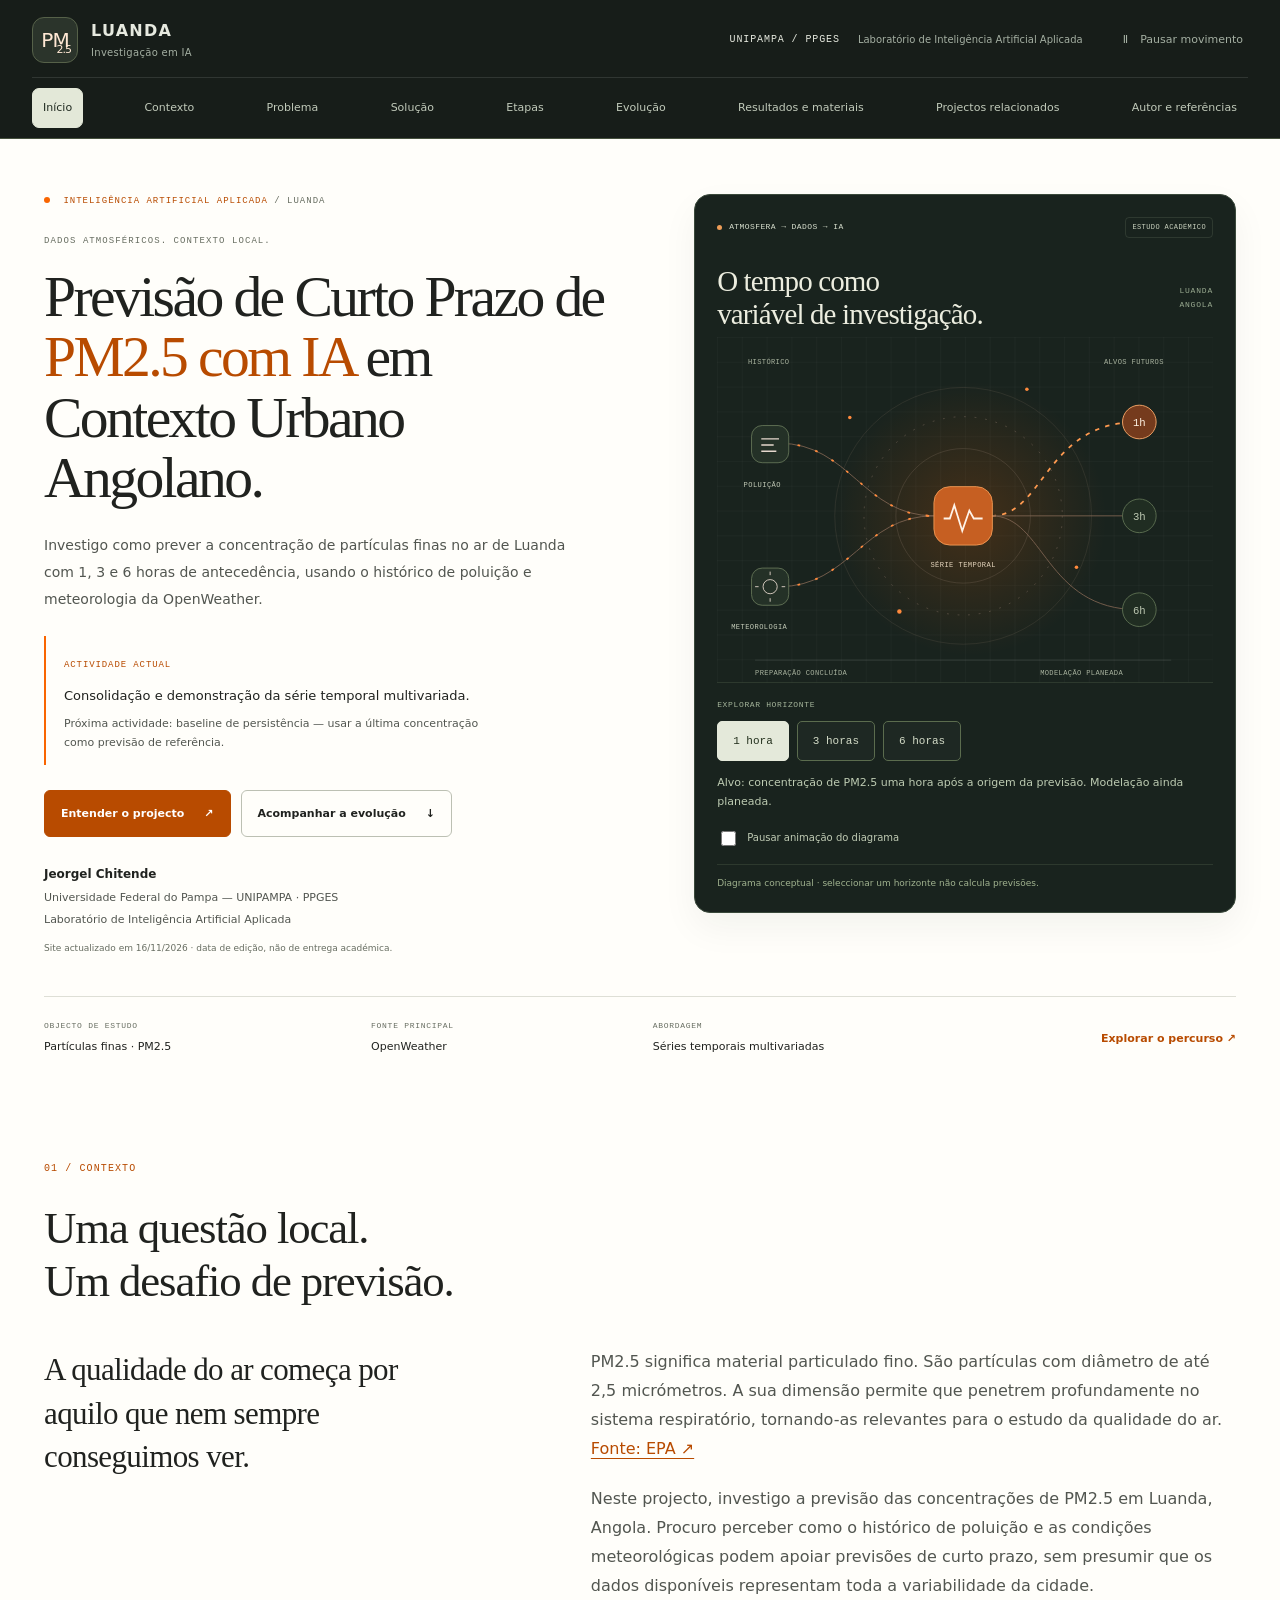
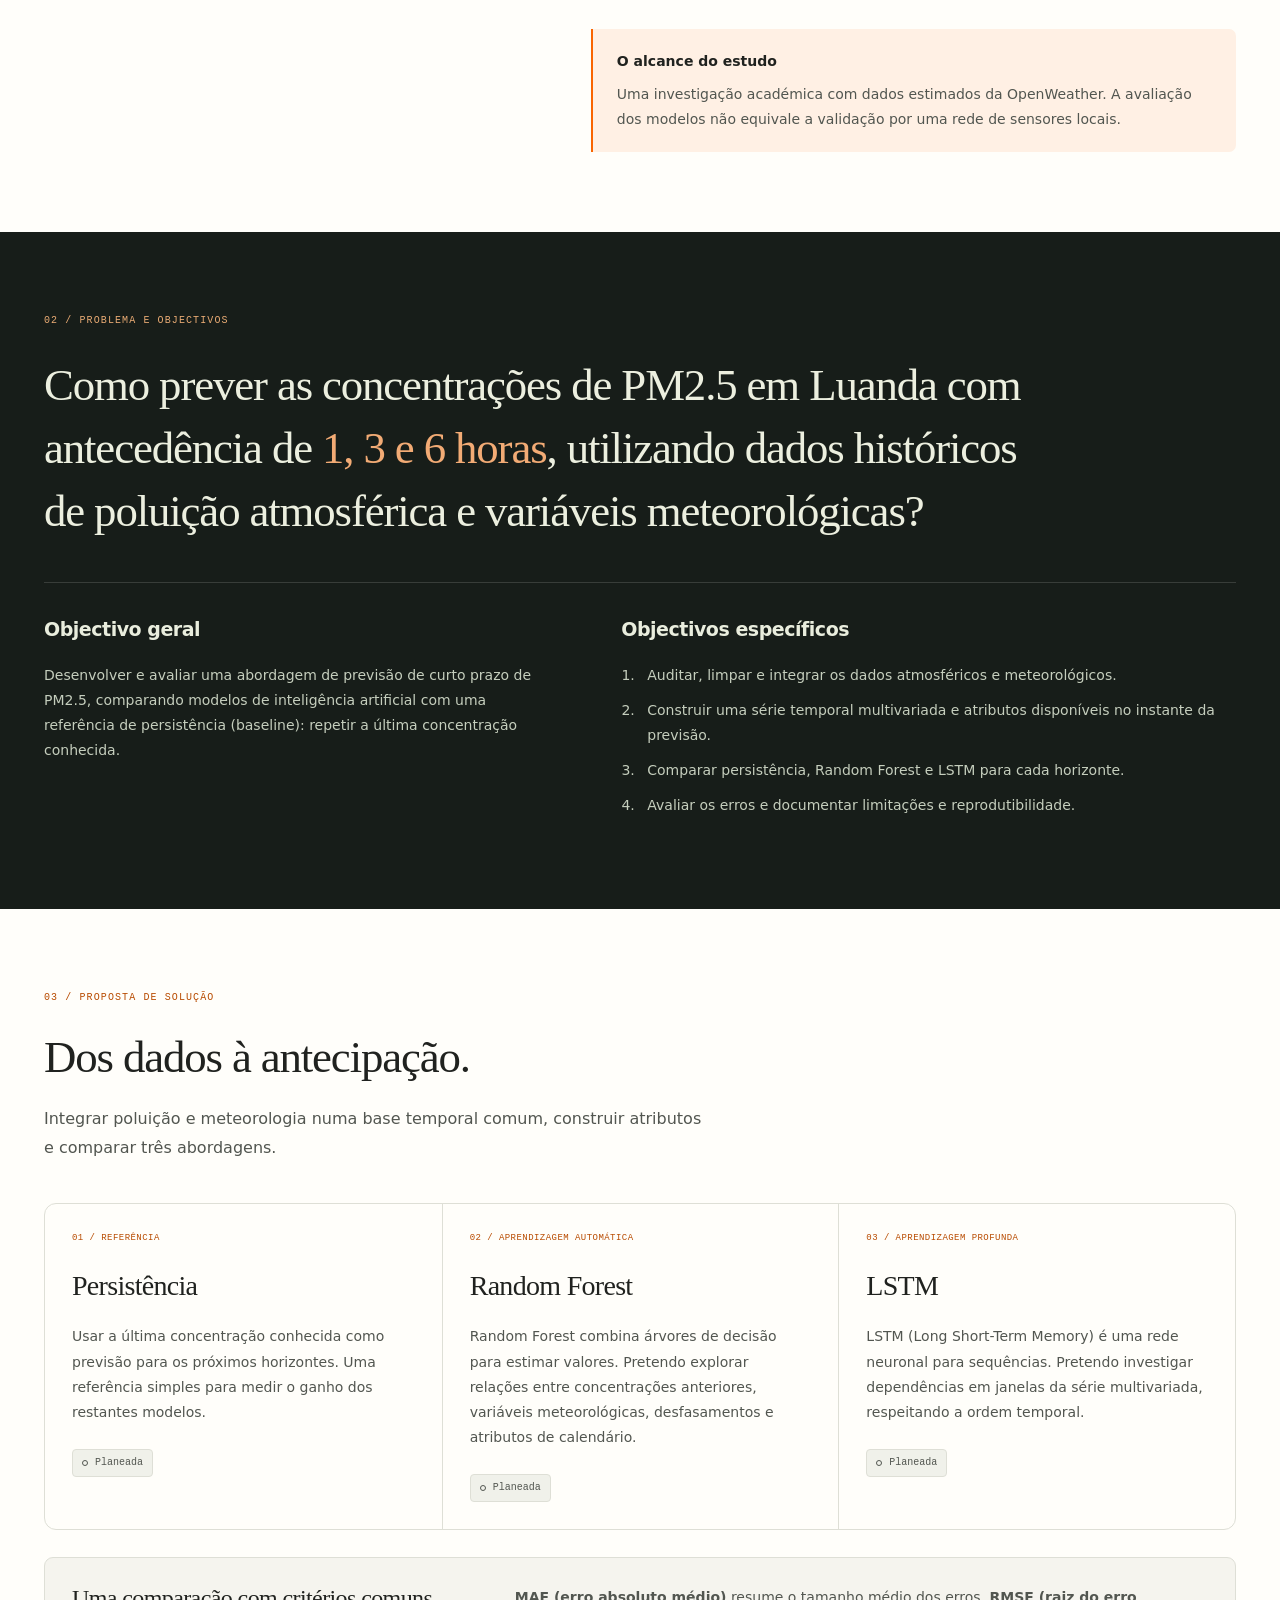
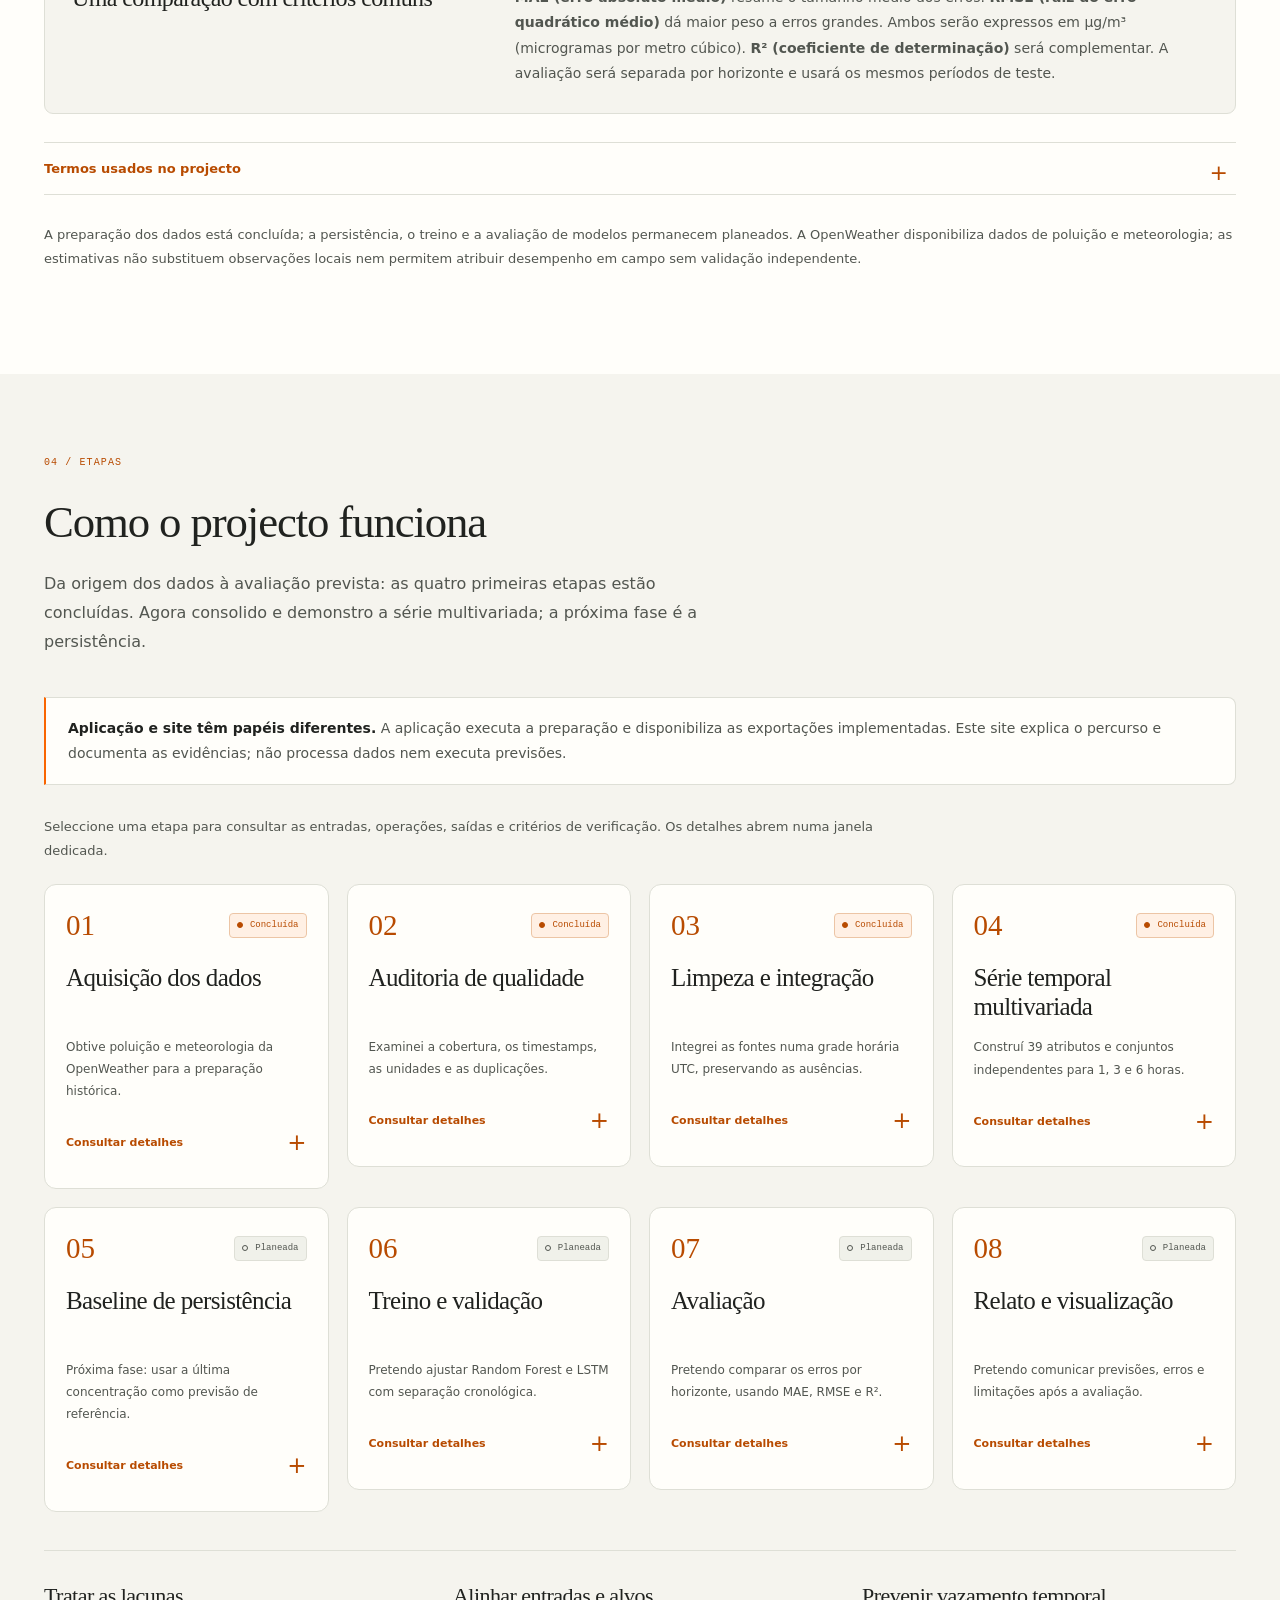
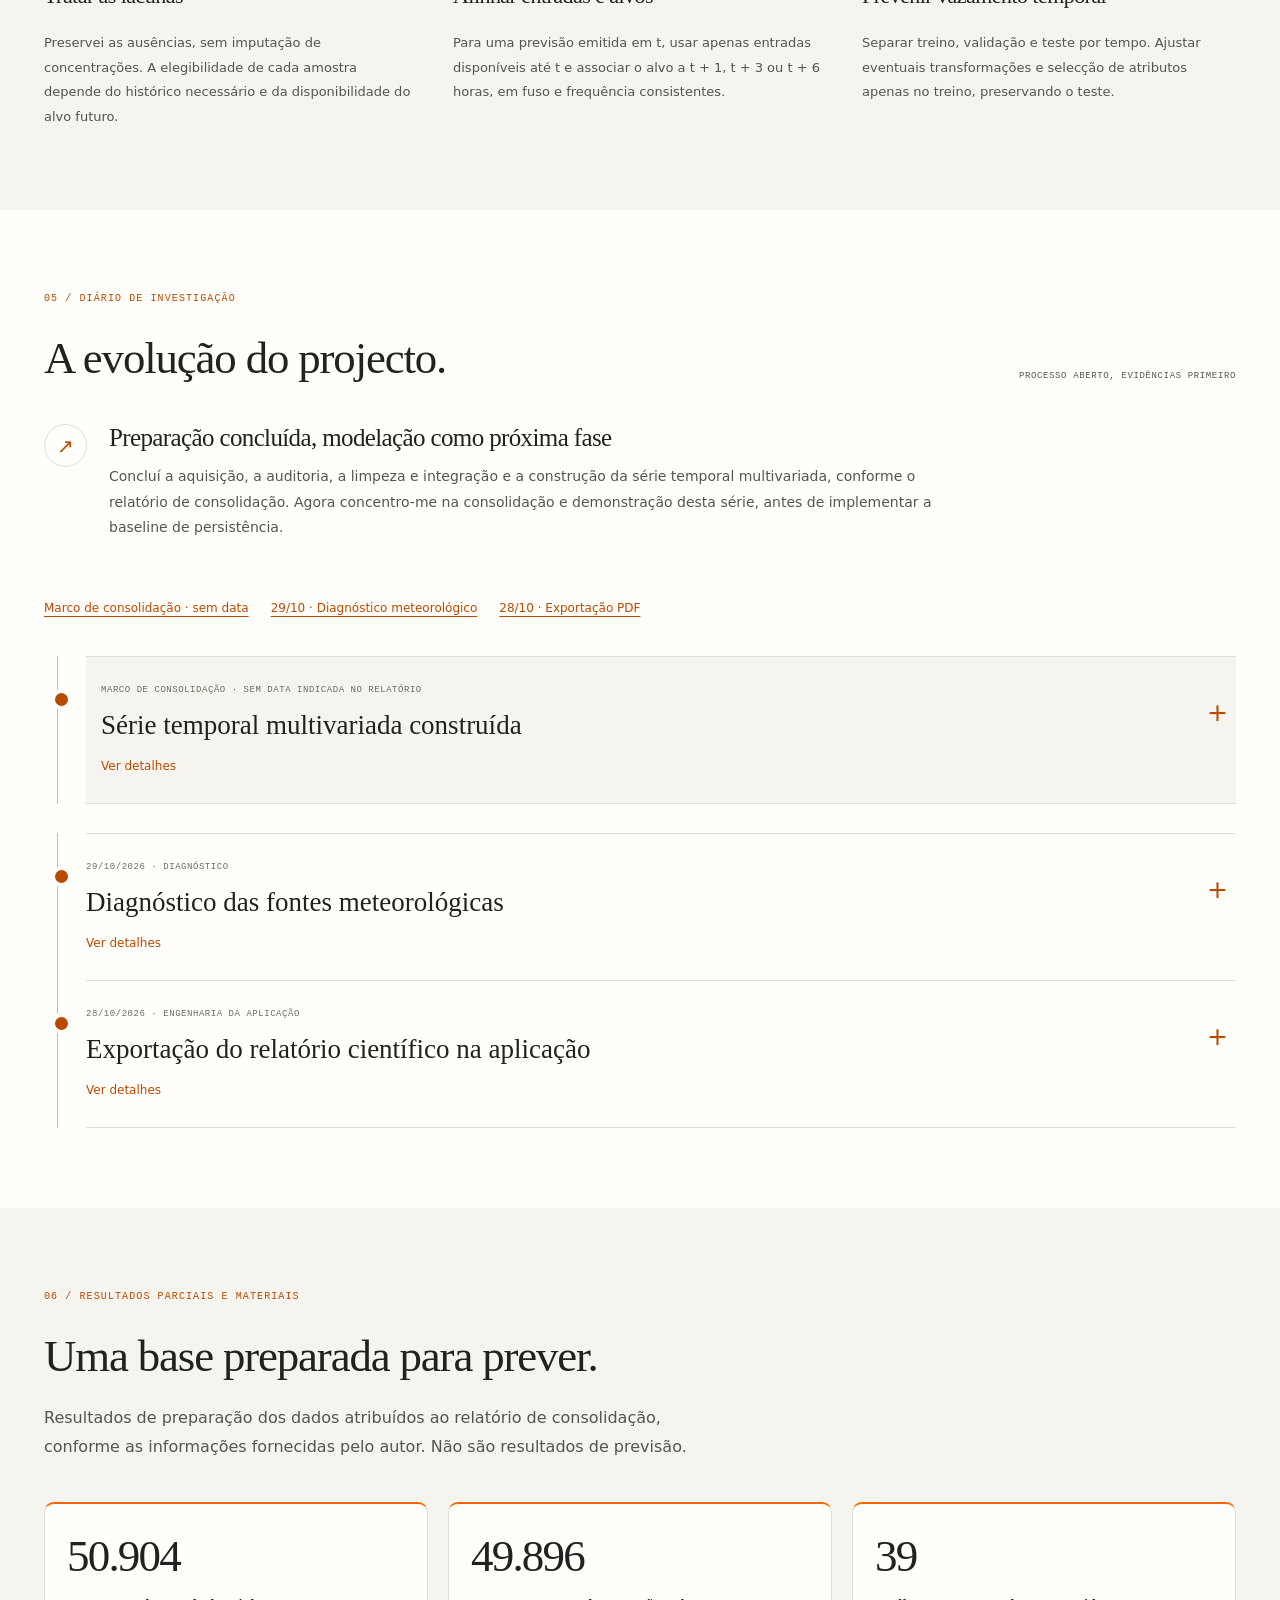
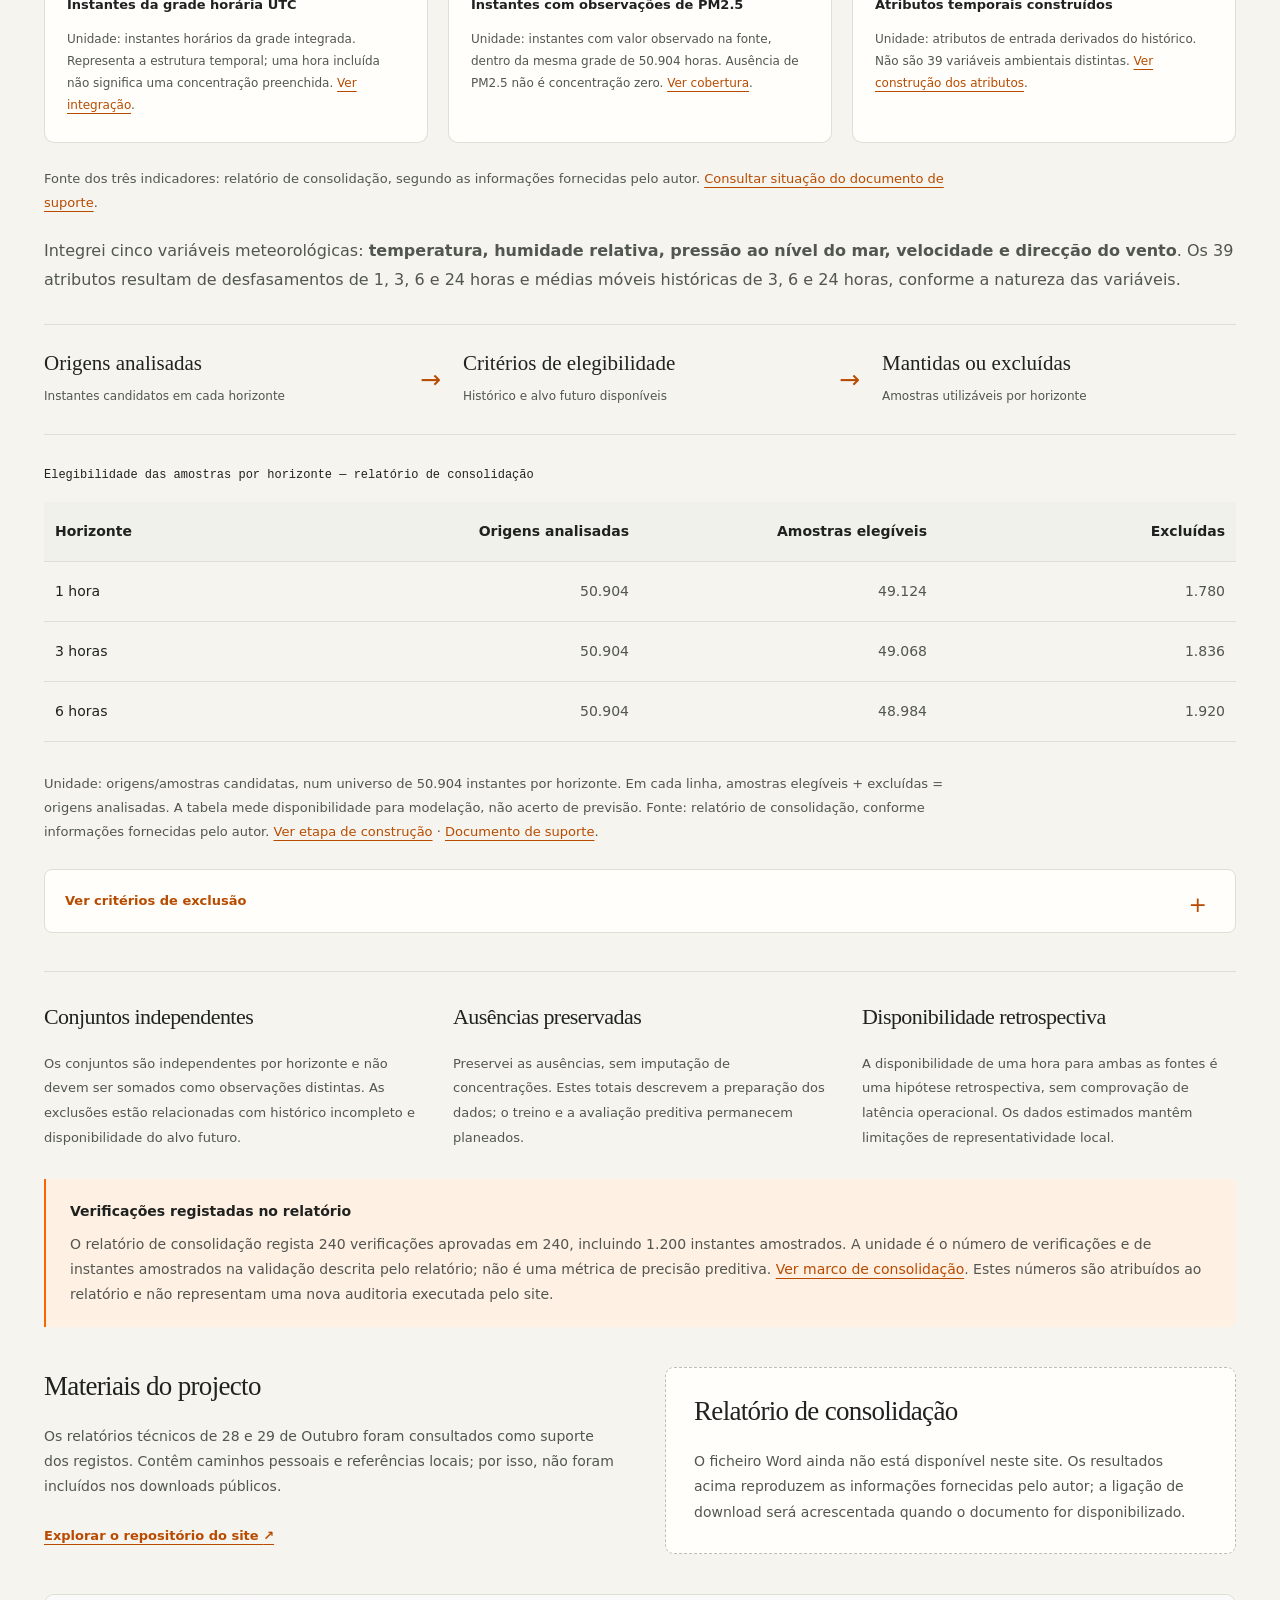
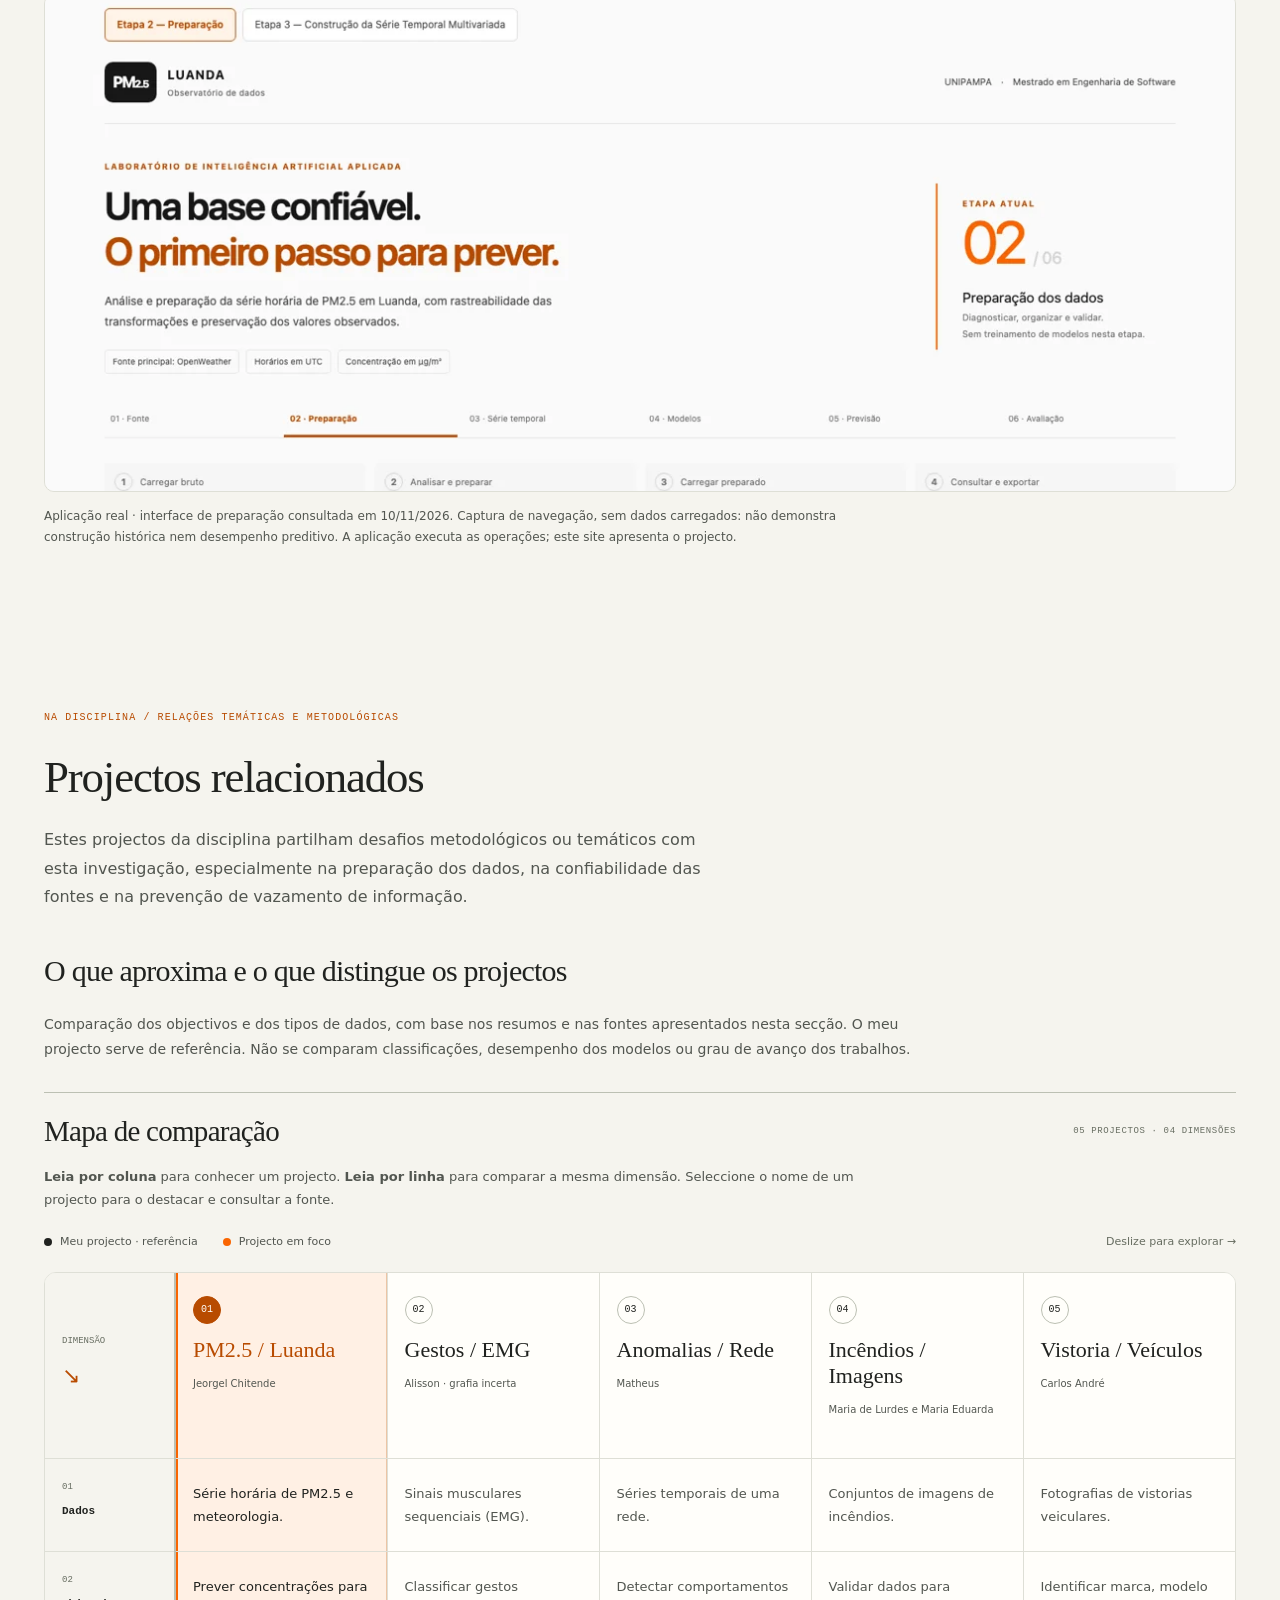
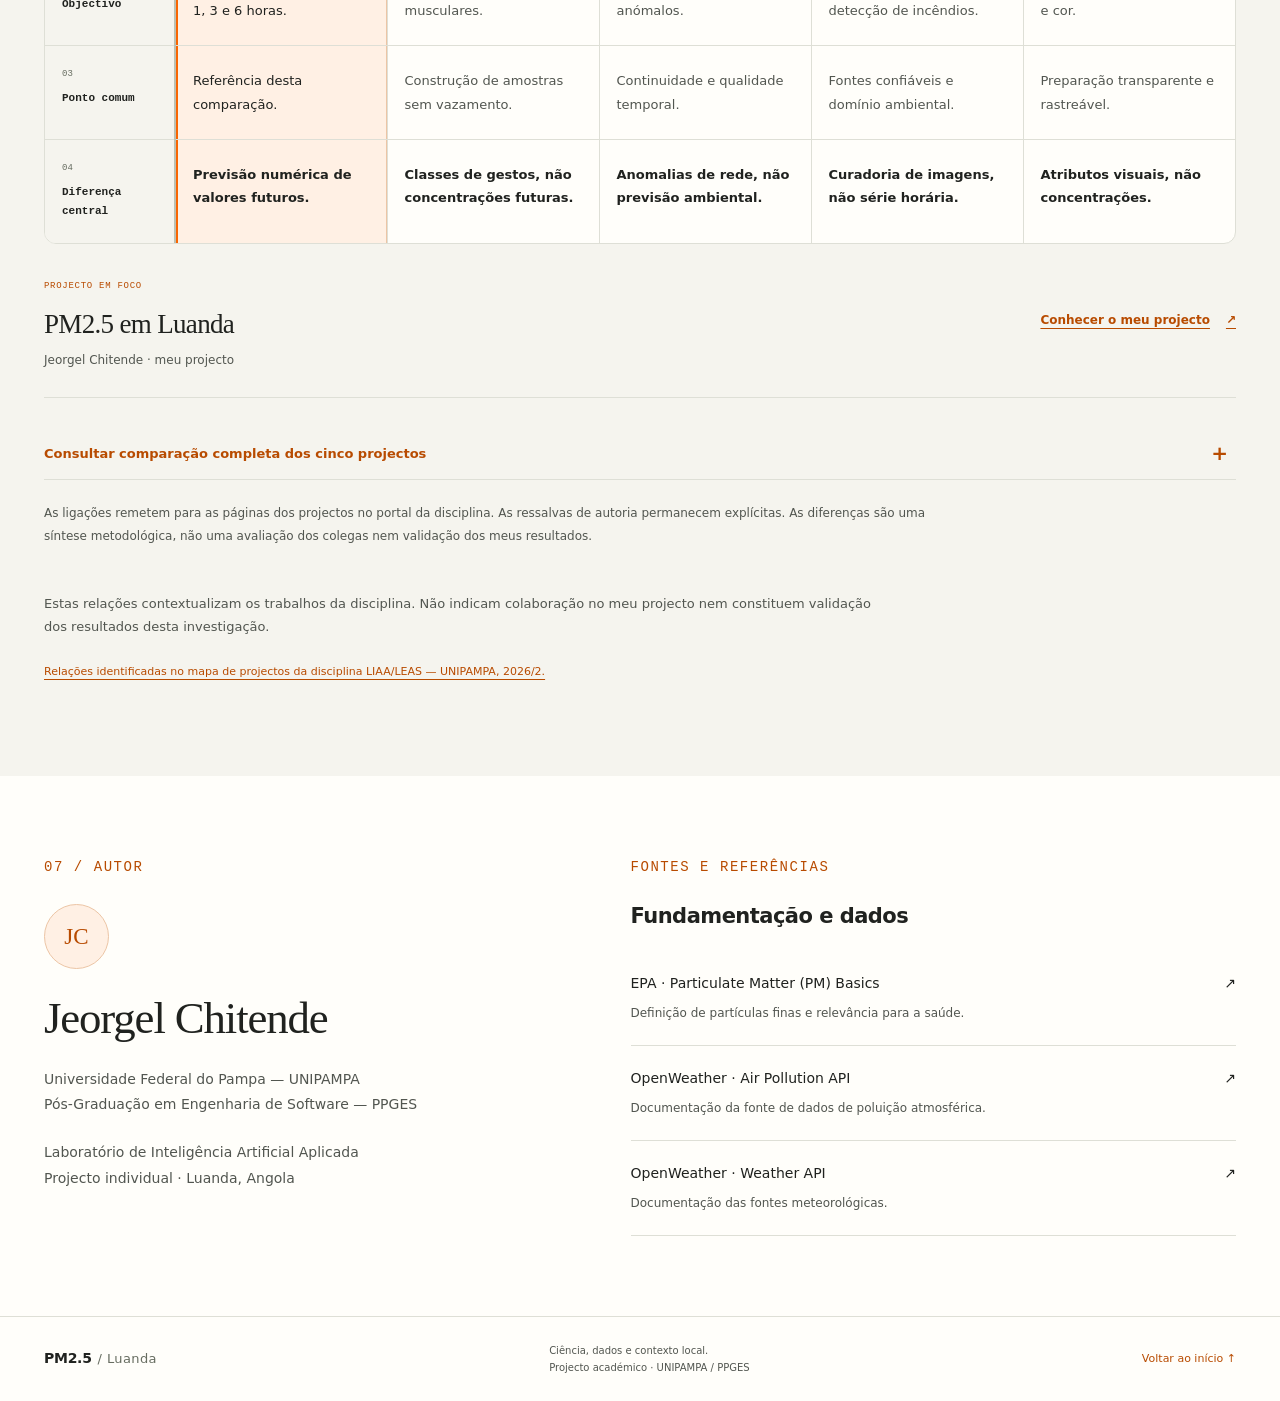
==== commit 51f32021: "fit has been made at site" ====
--- a/index.html
+++ b/index.html
@@ -8,15 +8,25 @@
 <link rel="icon" type="image/svg+xml" href="assets/favicon.svg"><link rel="stylesheet" href="assets/style.css"><script src="assets/main.js" defer></script>
 </head>
 <body>
+<div class="reading-progress" role="progressbar" aria-label="Progresso de leitura da página" aria-valuemin="0" aria-valuemax="100" aria-valuenow="0" hidden><span class="reading-progress-fill"></span></div>
 <a class="skip" href="#principal">Saltar para o conteúdo</a>
-<header class="header"><div class="container header-inner"><a class="brand" href="#inicio" aria-label="PM2.5 Luanda — início"><span class="brand-icon" aria-hidden="true">≋</span><span>PM2.5 <span class="brand-light">/ Luanda</span></span></a><button class="menu-toggle" aria-expanded="false" aria-controls="menu" hidden>Menu <span aria-hidden="true">☰</span></button><nav id="menu" aria-label="Navegação principal"><a href="#inicio">Início</a><a href="#contexto">Contexto</a><a href="#objectivos">Problema</a><a href="#proposta">Solução</a><a href="#metodologia">Etapas</a><a href="#evolucao">Evolução</a><a href="#materiais">Materiais</a></nav></div></header>
+<header class="header"><div class="container header-inner"><a class="brand" href="#inicio" aria-label="PM2.5 Luanda — início"><span class="brand-icon" aria-hidden="true">PM<sub>2.5</sub></span><span>LUANDA<span class="brand-light">Investigação em IA</span></span></a><button class="menu-toggle" aria-expanded="false" aria-controls="menu" hidden>Explorar <span aria-hidden="true">☰</span></button><div class="sidebar-identity"><span>UNIPAMPA / PPGES</span><span>Laboratório de Inteligência Artificial Aplicada</span></div><nav id="menu" aria-label="Secções do projecto"><a href="#inicio"><span class="nav-number" aria-hidden="true">01</span><span>Início</span><span class="nav-arrow" aria-hidden="true">↗</span></a><a href="#contexto"><span class="nav-number" aria-hidden="true">02</span><span>Contexto</span><span class="nav-arrow" aria-hidden="true">↗</span></a><a href="#objectivos"><span class="nav-number" aria-hidden="true">03</span><span>Problema</span><span class="nav-arrow" aria-hidden="true">↗</span></a><a href="#proposta"><span class="nav-number" aria-hidden="true">04</span><span>Solução</span><span class="nav-arrow" aria-hidden="true">↗</span></a><a href="#metodologia"><span class="nav-number" aria-hidden="true">05</span><span>Etapas</span><span class="nav-arrow" aria-hidden="true">↗</span></a><a href="#evolucao"><span class="nav-number" aria-hidden="true">06</span><span>Evolução</span><span class="nav-arrow" aria-hidden="true">↗</span></a><a href="#materiais"><span class="nav-number" aria-hidden="true">07</span><span>Resultados e materiais</span><span class="nav-arrow" aria-hidden="true">↗</span></a><a href="#projectos-relacionados"><span class="nav-number" aria-hidden="true">08</span><span>Projectos relacionados</span><span class="nav-arrow" aria-hidden="true">↗</span></a><a href="#autor"><span class="nav-number" aria-hidden="true">09</span><span>Autor e referências</span><span class="nav-arrow" aria-hidden="true">↗</span></a></nav><div class="sidebar-bottom"><button class="motion-toggle" type="button" aria-pressed="false" hidden><span aria-hidden="true">Ⅱ</span> Pausar movimento</button></div></div></header>
 <main id="principal" tabindex="-1">
-<section id="inicio" tabindex="-1" class="hero"><div class="container hero-grid"><div><p class="eyebrow"><span class="dot"></span> INTELIGÊNCIA ARTIFICIAL (IA) APLICADA · UNIPAMPA</p><h1>Previsão de Curto Prazo de <span>PM2.5 com IA</span> em Contexto Urbano Angolano.</h1><p class="hero-copy">Investigo como prever a concentração de partículas finas no ar de Luanda com 1, 3 e 6 horas de antecedência, usando o histórico de poluição e meteorologia da OpenWeather.</p><aside class="current-stage" aria-label="Estado do projecto"><strong>Actividade actual</strong><p>Consolidação e demonstração da série temporal multivariada.</p><span>Próxima actividade: baseline de persistência — usar a última concentração como previsão de referência.</span></aside><div class="actions"><a class="button primary" href="#contexto">Entender o projecto <span aria-hidden="true">↗</span></a><a class="button secondary" href="#evolucao">Acompanhar a evolução <span aria-hidden="true">↓</span></a></div><p class="byline"><strong>Jeorgel Chitende</strong><span>Universidade Federal do Pampa — UNIPAMPA · PPGES</span><span>Laboratório de Inteligência Artificial Aplicada</span><span class="site-update">Site actualizado em <time datetime="2026-11-10">10/11/2026</time> · data de edição, não de entrega académica.</span></p></div>
-<figure class="hero-figure"><div class="figure-top"><span>LUANDA, ANGOLA</span><span class="figure-tag">ESTUDO ACADÉMICO</span></div><svg class="academic-scene" viewBox="0 0 480 350" role="img" aria-labelledby="scene-title"><title id="scene-title">Animação conceptual de Luanda: partículas em movimento e uma curva ilustrativa ligam atmosfera, dados e horizontes de previsão. Não representa medições ou resultados científicos.</title><defs><linearGradient id="sky" x2="0" y2="1"><stop class="scene-sky-top" stop-color="#fff3e8"/><stop class="scene-sky-bottom" offset="1" stop-color="#fafafa"/></linearGradient><pattern id="grid" width="40" height="40" patternUnits="userSpaceOnUse"><path class="scene-grid-line" d="M40 0H0V40" fill="none" stroke="#e5e5e5" stroke-width=".7"/></pattern></defs><rect width="480" height="350" fill="url(#sky)"/><rect width="480" height="350" fill="url(#grid)"/><circle class="scene-glow" cx="345" cy="118" r="62" fill="#f2c9aa"/><circle class="scene-orbit" cx="345" cy="118" r="88" fill="none" stroke="#d4d4d4" stroke-dasharray="3 7"/><g class="scene-skyline-back" fill="#d4d4d4"><path d="M35 263V226H57V263H72V199H92V263H108V215H135V263H153V172H177V263H192V201H218V263H233V153H262V263H277V182H302V263H318V218H340V263H357V190H378V263H397V227H431V263Z"/></g><g class="scene-skyline-front" fill="#737373"><path d="M0 282V259H60V240H84V282H113V235H146V282H164V210H188V282H212V246H239V282H267V197H292V282H323V237H353V282H387V249H418V282H480V350H0Z"/><path d="M165 210L176 182L188 210ZM267 197L279 168L292 197Z"/></g><path class="scene-hill" d="M0 300Q100 275 190 302T480 297V350H0Z" fill="#262626"/><path class="scene-wave" d="M0 315Q110 290 220 320T480 310" fill="none" stroke="#f96501" stroke-width="2"/><g class="scene-particles" fill="#b84b00"><circle cx="86" cy="104" r="4"/><circle cx="122" cy="145" r="3"/><circle cx="212" cy="93" r="5"/><circle cx="278" cy="69" r="3"/><circle cx="392" cy="161" r="3"/></g><path class="scene-signal" d="M42 160C90 160 88 110 140 128S196 167 238 117 289 146 328 104 380 120 439 65" fill="none" stroke="#b84b00" stroke-width="2.5" stroke-dasharray="6 5"/><g class="scene-horizons" fill="#fff" stroke="#b84b00" stroke-width="2"><circle cx="238" cy="117" r="5"/><circle cx="328" cy="104" r="5"/><circle cx="439" cy="65" r="5"/></g><text class="scene-label" x="32" y="43" font-family="system-ui" font-size="12" fill="#737373">ATMOSFERA × DADOS × IA</text></svg><div class="horizons"><span>Horizontes<br><strong>de previsão</strong></span><b>1<small>hora</small></b><b>3<small>horas</small></b><b>6<small>horas</small></b></div><label class="animation-control"><input class="animation-pause" type="checkbox"> Pausar animação</label><figcaption>Animação conceptual · não representa medições ou previsões.</figcaption></figure></div><div class="container hero-foot"><span>PROJECTO ACADÉMICO INDIVIDUAL</span><span>Poluição atmosférica <i>/</i> Séries temporais <i>/</i> Aprendizagem automática</span></div></section>
+<section id="inicio" tabindex="-1" class="hero"><div class="container hero-grid"><div><p class="eyebrow"><span class="dot"></span> INTELIGÊNCIA ARTIFICIAL APLICADA <span class="hero-code">/ LUANDA</span></p><p class="research-kicker">DADOS ATMOSFÉRICOS. CONTEXTO LOCAL.</p><h1>Previsão de Curto Prazo de <span>PM2.5 com IA</span> em Contexto Urbano Angolano.</h1><p class="hero-copy">Investigo como prever a concentração de partículas finas no ar de Luanda com 1, 3 e 6 horas de antecedência, usando o histórico de poluição e meteorologia da OpenWeather.</p><aside class="current-stage" aria-label="Estado do projecto"><strong>Actividade actual</strong><p>Consolidação e demonstração da série temporal multivariada.</p><span>Próxima actividade: baseline de persistência — usar a última concentração como previsão de referência.</span></aside><div class="actions"><a class="button primary" href="#contexto">Entender o projecto <span aria-hidden="true">↗</span></a><a class="button secondary" href="#evolucao">Acompanhar a evolução <span aria-hidden="true">↓</span></a></div><p class="byline"><strong>Jeorgel Chitende</strong><span>Universidade Federal do Pampa — UNIPAMPA · PPGES</span><span>Laboratório de Inteligência Artificial Aplicada</span><span class="site-update">Site actualizado em <time datetime="2026-11-16">16/11/2026</time> · data de edição, não de entrega académica.</span></p></div>
+<figure class="hero-figure"><div class="figure-top"><span><span class="diagram-dot" aria-hidden="true"></span> ATMOSFERA → DADOS → IA</span><span class="figure-tag">ESTUDO ACADÉMICO</span></div><div class="diagram-title"><strong>O tempo como<br>variável de investigação.</strong><span>LUANDA<br>ANGOLA</span></div>
+<svg class="academic-scene" viewBox="0 0 560 390" role="img" aria-labelledby="scene-title scene-description"><title id="scene-title">Diagrama conceptual de preparação e horizontes de previsão.</title><desc id="scene-description">Dados atmosféricos e meteorológicos convergem numa série temporal; três ligações representam alvos a uma, três e seis horas. Os elementos animados são ilustrativos e não apresentam medições ou previsões reais.</desc><defs><pattern id="grid" width="28" height="28" patternUnits="userSpaceOnUse"><path d="M28 0H0V28" fill="none" stroke="#ffffff" stroke-opacity=".055"/></pattern><radialGradient id="diagram-halo"><stop stop-color="#f96501" stop-opacity=".19"/><stop offset="1" stop-color="#f96501" stop-opacity="0"/></radialGradient></defs><rect width="560" height="390" fill="url(#grid)"/><circle class="scene-glow" cx="285" cy="205" r="155" fill="url(#diagram-halo)"/>
+<g class="diagram-orbits" fill="none" stroke="#8b7769"><ellipse cx="278" cy="202" rx="145" ry="145" stroke-opacity=".2"/><ellipse class="scene-orbit" cx="278" cy="202" rx="112" ry="112" stroke-dasharray="2 10" stroke-opacity=".5"/><ellipse cx="278" cy="202" rx="76" ry="76" stroke-opacity=".3"/></g>
+<g class="diagram-links" fill="none" stroke="#7d6351" stroke-width="1"><path d="M70 120C150 120 165 202 245 202M70 282C150 282 165 202 245 202"/><path class="horizon-path is-selected" data-horizon="1" d="M310 202C370 202 370 96 476 96"/><path class="horizon-path" data-horizon="3" d="M310 202H476"/><path class="horizon-path" data-horizon="6" d="M310 202C370 202 370 308 476 308"/></g>
+<g class="scene-signal" fill="none" stroke="#ff8a3d" stroke-width="2" stroke-dasharray="3 18"><path d="M70 120C150 120 165 202 245 202M70 282C150 282 165 202 245 202"/></g>
+<g class="scene-particles" fill="#ff8a3d"><circle cx="150" cy="91" r="2"/><circle cx="206" cy="310" r="2.5"/><circle cx="350" cy="59" r="2"/><circle cx="406" cy="260" r="2"/></g>
+<g class="source-node"><rect x="39" y="100" width="42" height="42" rx="12"/><path d="M50 115h20M50 122h14M50 129h17" stroke="#e5d8cd" stroke-width="1.5"/><text x="30" y="169">POLUIÇÃO</text><rect x="39" y="261" width="42" height="42" rx="12"/><circle cx="60" cy="282" r="8" fill="none" stroke="#e5d8cd"/><path d="M60 269v-4m0 34v-4m-13-13h-4m34 0h-4" stroke="#e5d8cd"/><text x="16" y="330">METEOROLOGIA</text></g>
+<g class="core-node"><rect x="245" y="169" width="66" height="66" rx="18"/><path class="core-wave" d="M256 205h7l5-15 9 29 8-23 5 9h10" fill="none" stroke="#fff3e8" stroke-width="2"/><text x="278" y="260" text-anchor="middle">SÉRIE TEMPORAL</text></g>
+<g class="target-node is-selected" data-horizon="1"><circle cx="477" cy="96" r="19"/><text x="477" y="101" text-anchor="middle">1h</text></g><g class="target-node" data-horizon="3"><circle cx="477" cy="202" r="19"/><text x="477" y="207" text-anchor="middle">3h</text></g><g class="target-node" data-horizon="6"><circle cx="477" cy="308" r="19"/><text x="477" y="313" text-anchor="middle">6h</text></g><text class="diagram-axis" x="35" y="31">HISTÓRICO</text><text class="diagram-axis" x="437" y="31">ALVOS FUTUROS</text><path d="M43 365H513" stroke="#ffffff" stroke-opacity=".12"/><text class="diagram-axis" x="43" y="382">PREPARAÇÃO CONCLUÍDA</text><text class="diagram-axis" x="365" y="382">MODELAÇÃO PLANEADA</text></svg>
+<div class="horizon-explorer"><span>EXPLORAR HORIZONTE</span><div class="horizon-options" role="group" aria-label="Horizonte conceptual"><button type="button" data-select-horizon="1" aria-pressed="true">1 hora</button><button type="button" data-select-horizon="3" aria-pressed="false">3 horas</button><button type="button" data-select-horizon="6" aria-pressed="false">6 horas</button></div><p id="horizon-explanation" aria-live="polite">Alvo: concentração de PM2.5 uma hora após a origem da previsão. Modelação ainda planeada.</p></div><label class="animation-control"><input class="animation-pause" type="checkbox"> Pausar animação do diagrama</label><figcaption>Diagrama conceptual · seleccionar um horizonte não calcula previsões.</figcaption></figure></div><div class="container hero-foot"><div><span>OBJECTO DE ESTUDO</span><strong>Partículas finas · PM2.5</strong></div><div><span>FONTE PRINCIPAL</span><strong>OpenWeather</strong></div><div><span>ABORDAGEM</span><strong>Séries temporais multivariadas</strong></div><a href="#metodologia">Explorar o percurso <span aria-hidden="true">↗</span></a></div></section>
 <section id="contexto" tabindex="-1" class="section container"><div class="section-heading"><p class="eyebrow">01 / CONTEXTO</p><h2>Uma questão local.<br>Um desafio de previsão.</h2></div><div class="context-grid"><p class="lead">A qualidade do ar começa por aquilo que nem sempre conseguimos ver.</p><div><p>PM2.5 significa material particulado fino. São partículas com diâmetro de até 2,5 micrómetros. A sua dimensão permite que penetrem profundamente no sistema respiratório, tornando-as relevantes para o estudo da qualidade do ar. <a href="https://www.epa.gov/pm-pollution/particulate-matter-pm-basics">Fonte: EPA ↗</a></p><p>Neste projecto, investigo a previsão das concentrações de PM2.5 em Luanda, Angola. Procuro perceber como o histórico de poluição e as condições meteorológicas podem apoiar previsões de curto prazo, sem presumir que os dados disponíveis representam toda a variabilidade da cidade.</p><aside class="note"><strong>O alcance do estudo</strong><p>Uma investigação académica com dados estimados da OpenWeather. A avaliação dos modelos não equivale a validação por uma rede de sensores locais.</p></aside></div></div></section>
 <section id="objectivos" tabindex="-1" class="section question-section"><div class="container"><p class="eyebrow">02 / PROBLEMA E OBJECTIVOS</p><h2 class="question">Como prever as concentrações de PM2.5 em Luanda com antecedência de <em>1, 3 e 6 horas</em>, utilizando dados históricos de poluição atmosférica e variáveis meteorológicas?</h2><div class="objectives"><div><h3>Objectivo geral</h3><p>Desenvolver e avaliar uma abordagem de previsão de curto prazo de PM2.5, comparando modelos de inteligência artificial com uma referência de persistência (baseline): repetir a última concentração conhecida.</p></div><div><h3>Objectivos específicos</h3><ol><li>Auditar, limpar e integrar os dados atmosféricos e meteorológicos.</li><li>Construir uma série temporal multivariada e atributos disponíveis no instante da previsão.</li><li>Comparar persistência, Random Forest e LSTM para cada horizonte.</li><li>Avaliar os erros e documentar limitações e reprodutibilidade.</li></ol></div></div></div></section>
 <section id="proposta" tabindex="-1" class="section container"><div class="section-heading"><p class="eyebrow">03 / PROPOSTA DE SOLUÇÃO</p><h2>Dos dados à antecipação.</h2><p>Integrar poluição e meteorologia numa base temporal comum, construir atributos e comparar três abordagens.</p></div><div class="model-grid"><article><span class="model-number">01 / REFERÊNCIA</span><h3>Persistência</h3><p>Usar a última concentração conhecida como previsão para os próximos horizontes. Uma referência simples para medir o ganho dos restantes modelos.</p><span class="status">Planeada</span></article><article><span class="model-number">02 / APRENDIZAGEM AUTOMÁTICA</span><h3>Random Forest</h3><p>Random Forest combina árvores de decisão para estimar valores. Pretendo explorar relações entre concentrações anteriores, variáveis meteorológicas, desfasamentos e atributos de calendário.</p><span class="status">Planeada</span></article><article><span class="model-number">03 / APRENDIZAGEM PROFUNDA</span><h3>LSTM</h3><p>LSTM (Long Short-Term Memory) é uma rede neuronal para sequências. Pretendo investigar dependências em janelas da série multivariada, respeitando a ordem temporal.</p><span class="status">Planeada</span></article></div><div class="evaluation"><h3>Uma comparação com critérios comuns</h3><p><strong>MAE (erro absoluto médio)</strong> resume o tamanho médio dos erros. <strong>RMSE (raiz do erro quadrático médio)</strong> dá maior peso a erros grandes. Ambos serão expressos em µg/m³ (microgramas por metro cúbico). <strong>R² (coeficiente de determinação)</strong> será complementar. A avaliação será separada por horizonte e usará os mesmos períodos de teste.</p></div><details class="glossary"><summary>Termos usados no projecto</summary><dl><dt>PM2.5</dt><dd>Material particulado fino, com diâmetro até 2,5 micrómetros.</dd><dt>Lag (desfasamento)</dt><dd>Valor de uma variável observado num instante anterior; por exemplo, o valor de há 3 horas.</dd><dt>Baseline de persistência</dt><dd>Referência que repete a última concentração conhecida como previsão.</dd><dt>Série multivariada</dt><dd>Registo temporal que reúne várias variáveis, como poluição e meteorologia.</dd><dt>Alvo</dt><dd>Concentração futura que se pretende prever em cada horizonte.</dd></dl></details><p class="small">A preparação dos dados está concluída; a persistência, o treino e a avaliação de modelos permanecem planeados. A OpenWeather disponibiliza dados de poluição e meteorologia; as estimativas não substituem observações locais nem permitem atribuir desempenho em campo sem validação independente.</p></section>
-<section id="metodologia" tabindex="-1" class="section methodology"><div class="container"><div class="section-heading"><p class="eyebrow">04 / ETAPAS</p><h2>Como o projecto funciona</h2><p>Da origem dos dados à avaliação prevista: as quatro primeiras etapas estão concluídas. Agora consolido e demonstro a série multivariada; a próxima fase é a persistência.</p></div><aside class="process-note"><strong>Aplicação e site têm papéis diferentes.</strong> A aplicação executa a preparação e disponibiliza as exportações implementadas. Este site explica o percurso e documenta as evidências; não processa dados nem executa previsões.</aside><ol class="pipeline process-list"><li id="etapa-aquisicao"><span class="step">01</span><div><h3>Aquisição dos dados</h3><p>Obtive poluição e meteorologia da OpenWeather para a preparação histórica.</p><span class="status complete">Concluída</span><details class="stage-detail"><summary>Consultar entradas, saídas e verificação</summary><dl><dt>O que entra</dt><dd>Históricos de poluição atmosférica e meteorologia da OpenWeather.</dd><dt>O que é feito</dt><dd>Reunir as fontes e registar a sua proveniência para o estudo em Luanda.</dd><dt>O que resulta</dt><dd>Ficheiros de origem para auditoria e preparação.</dd><dt>Como se verifica</dt><dd>Conferir origem, localização e identificação dos ficheiros. Estado atribuído ao relatório de consolidação.</dd></dl><p class="stage-source">Suporte e ligações: <a href="#marco-consolidacao">Marco de consolidação</a></p></details><a class="permalink" href="#etapa-aquisicao" aria-label="Ligação directa: Aquisição dos dados">Ligação à etapa ↗</a></div></li><li id="etapa-auditoria"><span class="step">02</span><div><h3>Auditoria de qualidade</h3><p>Examinei a cobertura, os timestamps, as unidades e as duplicações.</p><span class="status complete">Concluída</span><details class="stage-detail"><summary>Consultar entradas, saídas e verificação</summary><dl><dt>O que entra</dt><dd>Ficheiros de origem e metadados das fontes.</dd><dt>O que é feito</dt><dd>Examinar cobertura, datas e horas, unidades, duplicações e significado das variáveis.</dd><dt>O que resulta</dt><dd>Diagnóstico de qualidade e questões a resolver antes da integração.</dd><dt>Como se verifica</dt><dd>Verificar a coerência temporal e semântica; distinguir pressão ao nível do mar de pressão à superfície. O diagnóstico de 29/10 regista o estado histórico da análise.</dd></dl><p class="stage-source">Suporte e ligações: <a href="#entrega-2026-10-29">Diagnóstico de 29/10/2026</a></p></details><a class="permalink" href="#etapa-auditoria" aria-label="Ligação directa: Auditoria de qualidade">Ligação à etapa ↗</a></div></li><li id="etapa-integracao"><span class="step">03</span><div><h3>Limpeza e integração</h3><p>Integrei as fontes numa grade horária UTC, preservando as ausências.</p><span class="status complete">Concluída</span><details class="stage-detail"><summary>Consultar entradas, saídas e verificação</summary><dl><dt>O que entra</dt><dd>Dados de poluição e meteorologia preparados para integração.</dd><dt>O que é feito</dt><dd>Alinhar as fontes por hora em UTC (Tempo Universal Coordenado), sem preencher concentrações ausentes.</dd><dt>O que resulta</dt><dd>Grade de 50.904 instantes; 49.896 com observações de PM2.5.</dd><dt>Como se verifica</dt><dd>Conferir alinhamento, cobertura e preservação de ausências. Os totais são atribuídos ao relatório de consolidação, sem nova auditoria pelo site.</dd></dl><p class="stage-source">Suporte e ligações: <a href="#marco-consolidacao">Marco de consolidação</a> · <a href="#resultados">Indicadores de preparação</a></p></details><a class="permalink" href="#etapa-integracao" aria-label="Ligação directa: Limpeza e integração">Ligação à etapa ↗</a></div></li><li id="etapa-serie"><span class="step">04</span><div><h3>Série temporal multivariada</h3><p>Construí 39 atributos e conjuntos independentes para 1, 3 e 6 horas.</p><span class="status complete">Concluída</span><details class="stage-detail"><summary>Consultar entradas, saídas e verificação</summary><dl><dt>O que entra</dt><dd>Grade integrada com PM2.5 e cinco variáveis meteorológicas.</dd><dt>O que é feito</dt><dd>Construir desfasamentos (lags), médias históricas e alvos futuros; aplicar critérios de elegibilidade por horizonte.</dd><dt>O que resulta</dt><dd>39 atributos temporais e conjuntos de amostras mantidas e excluídas, independentes por horizonte.</dd><dt>Como se verifica</dt><dd>Verificar alinhamento entre entradas e alvos, histórico necessário e disponibilidade do alvo futuro. A hipótese retrospectiva de uma hora de disponibilidade não comprova latência operacional.</dd></dl><p class="stage-source">Suporte e ligações: <a href="#criterios-exclusao">Critérios de exclusão</a> · <a href="#marco-consolidacao">Marco de consolidação</a></p></details><a class="permalink" href="#etapa-serie" aria-label="Ligação directa: Série temporal multivariada">Ligação à etapa ↗</a></div></li><li id="etapa-persistencia"><span class="step">05</span><div><h3>Baseline de persistência</h3><p>Próxima fase: usar a última concentração como previsão de referência.</p><span class="status">Planeada</span><details class="stage-detail"><summary>Consultar entradas, saídas e verificação</summary><dl><dt>O que entra</dt><dd>Amostras elegíveis por horizonte e última concentração conhecida.</dd><dt>O que é feito</dt><dd>Repetir a concentração disponível na origem da previsão para estabelecer uma referência simples.</dd><dt>O que resulta</dt><dd>Previsões de referência para 1, 3 e 6 horas; ainda não produzidas.</dd><dt>Como se verifica</dt><dd>Conferir timestamps e disponibilidade da entrada; usar os mesmos períodos de avaliação dos modelos. Critério previsto.</dd></dl><p class="stage-source">Suporte e ligações: <a href="#proposta">Comparação prevista</a></p></details><a class="permalink" href="#etapa-persistencia" aria-label="Ligação directa: Baseline de persistência">Ligação à etapa ↗</a></div></li><li id="etapa-treino"><span class="step">06</span><div><h3>Treino e validação</h3><p>Pretendo ajustar Random Forest e LSTM com separação cronológica.</p><span class="status">Planeada</span><details class="stage-detail"><summary>Consultar entradas, saídas e verificação</summary><dl><dt>O que entra</dt><dd>Conjuntos supervisionados e protocolo de separação temporal a definir.</dd><dt>O que é feito</dt><dd>Ajustar os modelos no treino e escolher configurações na validação, sem usar informação futura.</dd><dt>O que resulta</dt><dd>Modelos ajustados e previsões para os períodos reservados; ainda não produzidos.</dd><dt>Como se verifica</dt><dd>Separação cronológica; transformações ajustadas apenas no treino; teste preservado. Critérios previstos.</dd></dl><p class="stage-source">Suporte e ligações: <a href="#proposta">Modelos previstos</a></p></details><a class="permalink" href="#etapa-treino" aria-label="Ligação directa: Treino e validação">Ligação à etapa ↗</a></div></li><li id="etapa-avaliacao"><span class="step">07</span><div><h3>Avaliação</h3><p>Pretendo comparar os erros por horizonte, usando MAE, RMSE e R².</p><span class="status">Planeada</span><details class="stage-detail"><summary>Consultar entradas, saídas e verificação</summary><dl><dt>O que entra</dt><dd>Previsões dos modelos e da persistência, com alvos correspondentes.</dd><dt>O que é feito</dt><dd>Comparar previsões com os valores-alvo nos mesmos períodos por horizonte.</dd><dt>O que resulta</dt><dd>MAE e RMSE em µg/m³ e R² sem unidade; ainda não calculados.</dd><dt>Como se verifica</dt><dd>Conferir correspondência temporal e períodos comuns de teste; reportar resultados separadamente por horizonte. Critérios previstos.</dd></dl><p class="stage-source">Suporte e ligações: <a href="#proposta">Métricas e comparação</a></p></details><a class="permalink" href="#etapa-avaliacao" aria-label="Ligação directa: Avaliação">Ligação à etapa ↗</a></div></li><li id="etapa-relato"><span class="step">08</span><div><h3>Relato e visualização</h3><p>Pretendo comunicar previsões, erros e limitações após a avaliação.</p><span class="status">Planeada</span><details class="stage-detail"><summary>Consultar entradas, saídas e verificação</summary><dl><dt>O que entra</dt><dd>Resultados preditivos e protocolo de avaliação, quando existirem.</dd><dt>O que é feito</dt><dd>Organizar tabelas, gráficos e interpretação comparativa sem confundir preparação com previsão.</dd><dt>O que resulta</dt><dd>Relato comparativo e materiais de apresentação; ainda não produzidos.</dd><dt>Como se verifica</dt><dd>Identificar fonte, unidade, universo e limitações de cada resultado. Critério previsto.</dd></dl><p class="stage-source">Suporte e ligações: <a href="#materiais">Resultados e materiais disponíveis</a></p></details><a class="permalink" href="#etapa-relato" aria-label="Ligação directa: Relato e visualização">Ligação à etapa ↗</a></div></li></ol><div class="care-grid"><article><h3>Tratar as lacunas</h3><p>Preservei as ausências, sem imputação de concentrações. A elegibilidade de cada amostra depende do histórico necessário e da disponibilidade do alvo futuro.</p></article><article><h3>Alinhar entradas e alvos</h3><p>Para uma previsão emitida em t, usar apenas entradas disponíveis até t e associar o alvo a t + 1, t + 3 ou t + 6 horas, em fuso e frequência consistentes.</p></article><article><h3>Prevenir vazamento temporal</h3><p>Separar treino, validação e teste por tempo. Ajustar eventuais transformações e selecção de atributos apenas no treino, preservando o teste.</p></article></div></div></section>
+<section id="metodologia" tabindex="-1" class="section methodology"><div class="container"><div class="section-heading"><p class="eyebrow">04 / ETAPAS</p><h2>Como o projecto funciona</h2><p>Da origem dos dados à avaliação prevista: as quatro primeiras etapas estão concluídas. Agora consolido e demonstro a série multivariada; a próxima fase é a persistência.</p></div><aside class="process-note"><strong>Aplicação e site têm papéis diferentes.</strong> A aplicação executa a preparação e disponibiliza as exportações implementadas. Este site explica o percurso e documenta as evidências; não processa dados nem executa previsões.</aside><p class="stage-card-instructions">Seleccione uma etapa para consultar as entradas, operações, saídas e critérios de verificação. Os detalhes abrem numa janela dedicada.</p><ol class="pipeline process-list"><li id="etapa-aquisicao"><details class="stage-card" name="methodology-stage"><summary><span class="stage-card-top"><span class="step">01</span><span class="status complete">Concluída</span></span><h3>Aquisição dos dados</h3><p>Obtive poluição e meteorologia da OpenWeather para a preparação histórica.</p><span class="stage-card-action">Consultar detalhes <span aria-hidden="true">+</span></span></summary><div class="stage-card-body"><dl><dt>O que entra</dt><dd>Históricos de poluição atmosférica e meteorologia da OpenWeather.</dd><dt>O que é feito</dt><dd>Reunir as fontes e registar a sua proveniência para o estudo em Luanda.</dd><dt>O que resulta</dt><dd>Ficheiros de origem para auditoria e preparação.</dd><dt>Como se verifica</dt><dd>Conferir origem, localização e identificação dos ficheiros. Estado atribuído ao relatório de consolidação.</dd></dl><p class="stage-source">Suporte e ligações: <a href="#marco-consolidacao">Marco de consolidação</a></p><a class="permalink" href="#etapa-aquisicao" aria-label="Ligação directa: Aquisição dos dados">Ligação à etapa ↗</a></div></details></li><li id="etapa-auditoria"><details class="stage-card" name="methodology-stage"><summary><span class="stage-card-top"><span class="step">02</span><span class="status complete">Concluída</span></span><h3>Auditoria de qualidade</h3><p>Examinei a cobertura, os timestamps, as unidades e as duplicações.</p><span class="stage-card-action">Consultar detalhes <span aria-hidden="true">+</span></span></summary><div class="stage-card-body"><dl><dt>O que entra</dt><dd>Ficheiros de origem e metadados das fontes.</dd><dt>O que é feito</dt><dd>Examinar cobertura, datas e horas, unidades, duplicações e significado das variáveis.</dd><dt>O que resulta</dt><dd>Diagnóstico de qualidade e questões a resolver antes da integração.</dd><dt>Como se verifica</dt><dd>Verificar a coerência temporal e semântica; distinguir pressão ao nível do mar de pressão à superfície. O diagnóstico de 29/10 regista o estado histórico da análise.</dd></dl><p class="stage-source">Suporte e ligações: <a href="#entrega-2026-10-29">Diagnóstico de 29/10/2026</a></p><a class="permalink" href="#etapa-auditoria" aria-label="Ligação directa: Auditoria de qualidade">Ligação à etapa ↗</a></div></details></li><li id="etapa-integracao"><details class="stage-card" name="methodology-stage"><summary><span class="stage-card-top"><span class="step">03</span><span class="status complete">Concluída</span></span><h3>Limpeza e integração</h3><p>Integrei as fontes numa grade horária UTC, preservando as ausências.</p><span class="stage-card-action">Consultar detalhes <span aria-hidden="true">+</span></span></summary><div class="stage-card-body"><dl><dt>O que entra</dt><dd>Dados de poluição e meteorologia preparados para integração.</dd><dt>O que é feito</dt><dd>Alinhar as fontes por hora em UTC (Tempo Universal Coordenado), sem preencher concentrações ausentes.</dd><dt>O que resulta</dt><dd>Grade de 50.904 instantes; 49.896 com observações de PM2.5.</dd><dt>Como se verifica</dt><dd>Conferir alinhamento, cobertura e preservação de ausências. Os totais são atribuídos ao relatório de consolidação, sem nova auditoria pelo site.</dd></dl><p class="stage-source">Suporte e ligações: <a href="#marco-consolidacao">Marco de consolidação</a> · <a href="#resultados">Indicadores de preparação</a></p><a class="permalink" href="#etapa-integracao" aria-label="Ligação directa: Limpeza e integração">Ligação à etapa ↗</a></div></details></li><li id="etapa-serie"><details class="stage-card" name="methodology-stage"><summary><span class="stage-card-top"><span class="step">04</span><span class="status complete">Concluída</span></span><h3>Série temporal multivariada</h3><p>Construí 39 atributos e conjuntos independentes para 1, 3 e 6 horas.</p><span class="stage-card-action">Consultar detalhes <span aria-hidden="true">+</span></span></summary><div class="stage-card-body"><dl><dt>O que entra</dt><dd>Grade integrada com PM2.5 e cinco variáveis meteorológicas.</dd><dt>O que é feito</dt><dd>Construir desfasamentos (lags), médias históricas e alvos futuros; aplicar critérios de elegibilidade por horizonte.</dd><dt>O que resulta</dt><dd>39 atributos temporais e conjuntos de amostras mantidas e excluídas, independentes por horizonte.</dd><dt>Como se verifica</dt><dd>Verificar alinhamento entre entradas e alvos, histórico necessário e disponibilidade do alvo futuro. A hipótese retrospectiva de uma hora de disponibilidade não comprova latência operacional.</dd></dl><p class="stage-source">Suporte e ligações: <a href="#criterios-exclusao">Critérios de exclusão</a> · <a href="#marco-consolidacao">Marco de consolidação</a></p><a class="permalink" href="#etapa-serie" aria-label="Ligação directa: Série temporal multivariada">Ligação à etapa ↗</a></div></details></li><li id="etapa-persistencia"><details class="stage-card" name="methodology-stage"><summary><span class="stage-card-top"><span class="step">05</span><span class="status">Planeada</span></span><h3>Baseline de persistência</h3><p>Próxima fase: usar a última concentração como previsão de referência.</p><span class="stage-card-action">Consultar detalhes <span aria-hidden="true">+</span></span></summary><div class="stage-card-body"><dl><dt>O que entra</dt><dd>Amostras elegíveis por horizonte e última concentração conhecida.</dd><dt>O que é feito</dt><dd>Repetir a concentração disponível na origem da previsão para estabelecer uma referência simples.</dd><dt>O que resulta</dt><dd>Previsões de referência para 1, 3 e 6 horas; ainda não produzidas.</dd><dt>Como se verifica</dt><dd>Conferir timestamps e disponibilidade da entrada; usar os mesmos períodos de avaliação dos modelos. Critério previsto.</dd></dl><p class="stage-source">Suporte e ligações: <a href="#proposta">Comparação prevista</a></p><a class="permalink" href="#etapa-persistencia" aria-label="Ligação directa: Baseline de persistência">Ligação à etapa ↗</a></div></details></li><li id="etapa-treino"><details class="stage-card" name="methodology-stage"><summary><span class="stage-card-top"><span class="step">06</span><span class="status">Planeada</span></span><h3>Treino e validação</h3><p>Pretendo ajustar Random Forest e LSTM com separação cronológica.</p><span class="stage-card-action">Consultar detalhes <span aria-hidden="true">+</span></span></summary><div class="stage-card-body"><dl><dt>O que entra</dt><dd>Conjuntos supervisionados e protocolo de separação temporal a definir.</dd><dt>O que é feito</dt><dd>Ajustar os modelos no treino e escolher configurações na validação, sem usar informação futura.</dd><dt>O que resulta</dt><dd>Modelos ajustados e previsões para os períodos reservados; ainda não produzidos.</dd><dt>Como se verifica</dt><dd>Separação cronológica; transformações ajustadas apenas no treino; teste preservado. Critérios previstos.</dd></dl><p class="stage-source">Suporte e ligações: <a href="#proposta">Modelos previstos</a></p><a class="permalink" href="#etapa-treino" aria-label="Ligação directa: Treino e validação">Ligação à etapa ↗</a></div></details></li><li id="etapa-avaliacao"><details class="stage-card" name="methodology-stage"><summary><span class="stage-card-top"><span class="step">07</span><span class="status">Planeada</span></span><h3>Avaliação</h3><p>Pretendo comparar os erros por horizonte, usando MAE, RMSE e R².</p><span class="stage-card-action">Consultar detalhes <span aria-hidden="true">+</span></span></summary><div class="stage-card-body"><dl><dt>O que entra</dt><dd>Previsões dos modelos e da persistência, com alvos correspondentes.</dd><dt>O que é feito</dt><dd>Comparar previsões com os valores-alvo nos mesmos períodos por horizonte.</dd><dt>O que resulta</dt><dd>MAE e RMSE em µg/m³ e R² sem unidade; ainda não calculados.</dd><dt>Como se verifica</dt><dd>Conferir correspondência temporal e períodos comuns de teste; reportar resultados separadamente por horizonte. Critérios previstos.</dd></dl><p class="stage-source">Suporte e ligações: <a href="#proposta">Métricas e comparação</a></p><a class="permalink" href="#etapa-avaliacao" aria-label="Ligação directa: Avaliação">Ligação à etapa ↗</a></div></details></li><li id="etapa-relato"><details class="stage-card" name="methodology-stage"><summary><span class="stage-card-top"><span class="step">08</span><span class="status">Planeada</span></span><h3>Relato e visualização</h3><p>Pretendo comunicar previsões, erros e limitações após a avaliação.</p><span class="stage-card-action">Consultar detalhes <span aria-hidden="true">+</span></span></summary><div class="stage-card-body"><dl><dt>O que entra</dt><dd>Resultados preditivos e protocolo de avaliação, quando existirem.</dd><dt>O que é feito</dt><dd>Organizar tabelas, gráficos e interpretação comparativa sem confundir preparação com previsão.</dd><dt>O que resulta</dt><dd>Relato comparativo e materiais de apresentação; ainda não produzidos.</dd><dt>Como se verifica</dt><dd>Identificar fonte, unidade, universo e limitações de cada resultado. Critério previsto.</dd></dl><p class="stage-source">Suporte e ligações: <a href="#materiais">Resultados e materiais disponíveis</a></p><a class="permalink" href="#etapa-relato" aria-label="Ligação directa: Relato e visualização">Ligação à etapa ↗</a></div></details></li></ol><div class="care-grid"><article><h3>Tratar as lacunas</h3><p>Preservei as ausências, sem imputação de concentrações. A elegibilidade de cada amostra depende do histórico necessário e da disponibilidade do alvo futuro.</p></article><article><h3>Alinhar entradas e alvos</h3><p>Para uma previsão emitida em t, usar apenas entradas disponíveis até t e associar o alvo a t + 1, t + 3 ou t + 6 horas, em fuso e frequência consistentes.</p></article><article><h3>Prevenir vazamento temporal</h3><p>Separar treino, validação e teste por tempo. Ajustar eventuais transformações e selecção de atributos apenas no treino, preservando o teste.</p></article></div></div></section>
 <section id="evolucao" tabindex="-1" class="section container"><div class="section-heading heading-row"><div><p class="eyebrow">05 / DIÁRIO DE INVESTIGAÇÃO</p><h2>A evolução do projecto.</h2></div><span class="section-label">PROCESSO ABERTO, EVIDÊNCIAS PRIMEIRO</span></div><div class="journal-intro"><span class="journal-symbol" aria-hidden="true">↗</span><div><h3>Preparação concluída, modelação como próxima fase</h3><p>Concluí a aquisição, a auditoria, a limpeza e integração e a construção da série temporal multivariada, conforme o relatório de consolidação. Agora concentro-me na consolidação e demonstração desta série, antes de implementar a baseline de persistência.</p></div></div>
 <nav class="journal-index" aria-label="Ligações directas às entregas"><a href="#marco-consolidacao">Marco de consolidação · sem data</a><a href="#entrega-2026-10-29">29/10 · Diagnóstico meteorológico</a><a href="#entrega-2026-10-28">28/10 · Exportação PDF</a></nav><!-- MARCO SEM DATA: separado dos registos datados; não atribuir a data de upload ou edição. -->
 <div class="timeline milestone"><details id="marco-consolidacao"><summary><span class="timeline-meta">MARCO DE CONSOLIDAÇÃO · SEM DATA INDICADA NO RELATÓRIO</span><span class="timeline-title">Série temporal multivariada construída</span><span class="expand">Ver detalhes <span aria-hidden="true">+</span></span></summary><div class="entry-body"><h4>Objectivo</h4><p>Consolidar uma base multivariada para a previsão de PM2.5 em 1, 3 e 6 horas.</p><h4>Actividades realizadas</h4><p>Concluí as quatro primeiras etapas do pipeline: aquisição, auditoria, limpeza e integração e construção da série temporal.</p><h4>Resultados e evidências</h4><p>O relatório de consolidação regista 50.904 instantes horários UTC, 49.896 com observações de PM2.5 e 39 atributos temporais. Obtive 49.124, 49.068 e 48.984 amostras elegíveis para os horizontes de 1, 3 e 6 horas, respectivamente. <a href="#resultados">Consultar resultados de preparação</a>.</p><h4>Decisões</h4><p>Preservei as ausências sem imputar concentrações e mantive os conjuntos independentes por horizonte. A disponibilidade de uma hora para ambas as fontes é uma hipótese retrospectiva.</p><h4>Dificuldades e limitações</h4><p>A representatividade local dos dados estimados e a ausência de comprovação de latência operacional limitam a interpretação. Não atribuo uma data a este marco, pois o conteúdo do relatório não a indica.</p><h4>Próximos passos</h4><p>Pretendo demonstrar a série consolidada e implementar a baseline de persistência. O pré-preenchimento da configuração de demonstração consta como proposta no relatório; não o apresento como implementado.</p><p class="entry-stages">Etapas relacionadas: <a href="#etapa-aquisicao">aquisição</a>, <a href="#etapa-auditoria">auditoria</a>, <a href="#etapa-integracao">integração</a> e <a href="#etapa-serie">série temporal</a>.</p><h4>Materiais associados</h4><p>Resultados atribuídos ao relatório de consolidação, conforme as informações fornecidas pelo autor. O ficheiro Word aguarda disponibilização para download.</p></div></details></div>
@@ -33,16 +43,18 @@
 <section id="projectos-relacionados" tabindex="-1" class="section related-projects" aria-labelledby="related-title">
 <div class="container">
 <div class="section-heading"><p class="eyebrow">NA DISCIPLINA / RELAÇÕES TEMÁTICAS E METODOLÓGICAS</p><h2 id="related-title">Projectos relacionados</h2><p>Estes projectos da disciplina partilham desafios metodológicos ou temáticos com esta investigação, especialmente na preparação dos dados, na confiabilidade das fontes e na prevenção de vazamento de informação.</p></div>
-<div class="related-grid">
-<article class="related-card" aria-labelledby="related-emg"><span class="related-category">Dados sequenciais</span><h3 id="related-emg">Classificação de gestos por EMG com TinyML</h3><p class="related-authors">Identificação no portal: <strong>Alisson</strong>.</p><p class="related-uncertainty">O portal assinala incerteza na grafia do nome e na participação de Gabriel Belagamba na disciplina; não se apresenta essa participação como coautoria confirmada.</p><p>Ambos os trabalhos lidam com dados sequenciais e exigem cuidado na construção das amostras e na separação dos dados para evitar vazamento de informação. Os domínios diferem: sinais musculares e poluição atmosférica.</p><a class="related-link" href="https://unipampa4all.github.io/disciplinas/liaa/20262/projetos_html/alisson-emg.html" aria-label="Consultar projecto: Classificação de gestos por EMG com TinyML">Consultar projecto <span aria-hidden="true">↗</span></a></article>
-<article class="related-card" aria-labelledby="related-network"><span class="related-category">Séries temporais</span><h3 id="related-network">Detecção de anomalias na rede de um provedor</h3><p class="related-authors">Autor: <strong>Matheus</strong>.</p><p>Ambos analisam séries temporais, enfrentam problemas de qualidade e continuidade dos dados e beneficiam de referências simples antes de modelos mais complexos. As tarefas diferem: detecção de anomalias e previsão de concentrações.</p><a class="related-link" href="https://unipampa4all.github.io/disciplinas/liaa/20262/projetos_html/matheus-provedor.html" aria-label="Consultar projecto: Detecção de anomalias na rede de um provedor">Consultar projecto <span aria-hidden="true">↗</span></a></article>
-<article class="related-card" aria-labelledby="related-fire"><span class="related-category">Confiabilidade dos dados</span><h3 id="related-fire">Detecção de incêndios: validação de datasets de imagens</h3><p class="related-authors">Autoras identificadas no portal: <strong>Maria de Lurdes Ribeiro da Rosa</strong> e <strong>Maria Eduarda</strong> (back-end do aplicativo).</p><p>Os trabalhos partilham a preocupação com fenómenos ambientais e com a confiabilidade das fontes. Queimadas podem contribuir para partículas atmosféricas, mas esta relação temática não demonstra uma relação causal nos dados utilizados em Luanda.</p><a class="related-link" href="https://unipampa4all.github.io/disciplinas/liaa/20262/projetos_html/maria-lurdes-incendio.html" aria-label="Consultar projecto: Detecção de incêndios — validação de datasets de imagens">Consultar projecto <span aria-hidden="true">↗</span></a></article>
-<article class="related-card" aria-labelledby="related-vehicles"><span class="related-category">Preparação transparente</span><h3 id="related-vehicles">Marca, modelo e cor em fotos de vistoria veicular</h3><p class="related-authors">Autor: <strong>Carlos André</strong>.</p><p>Ambos desenvolveram aplicações próprias para preparar conjuntos de dados e tornar as transformações transparentes e rastreáveis. A proximidade é metodológica: este projecto trabalha com imagens; a investigação em Luanda trabalha com séries temporais.</p><a class="related-link" href="https://unipampa4all.github.io/disciplinas/liaa/20262/projetos_html/carlos-vistorias.html" aria-label="Consultar projecto: Marca, modelo e cor em fotos de vistoria veicular">Consultar projecto <span aria-hidden="true">↗</span></a></article>
-</div>
+<div class="project-comparison" aria-labelledby="comparison-title"><h3 id="comparison-title">O que aproxima e o que distingue os projectos</h3><p id="comparison-description">Comparação dos objectivos e dos tipos de dados, com base nos resumos e nas fontes apresentados nesta secção. O meu projecto serve de referência. Não se comparam classificações, desempenho dos modelos ou grau de avanço dos trabalhos.</p><div class="comparison-map" aria-labelledby="map-title"><div class="map-heading"><h4 id="map-title">Mapa de comparação</h4><span>05 PROJECTOS · 04 DIMENSÕES</span></div><p id="map-instructions"><strong>Leia por coluna</strong> para conhecer um projecto. <strong>Leia por linha</strong> para comparar a mesma dimensão. Seleccione o nome de um projecto para o destacar e consultar a fonte.</p><div class="map-legend"><span><i class="legend-reference" aria-hidden="true"></i>Meu projecto · referência</span><span><i class="legend-focus" aria-hidden="true"></i>Projecto em foco</span><span class="map-mobile-hint">Deslize para explorar →</span></div><div class="map-scroll" role="region" aria-label="Mapa comparativo dos cinco projectos; pode deslocar na horizontal" tabindex="0"><table class="map-table" aria-describedby="map-instructions comparison-limit"><caption class="visually-hidden">Projectos nas colunas e dimensões nas linhas: dados, objectivo, ponto comum e diferença central.</caption><colgroup><col class="map-axis-col"><col><col><col><col><col></colgroup><thead><tr><th scope="col" class="map-corner">DIMENSÃO <span aria-hidden="true">↘</span></th><th scope="col" data-project="0"><button type="button" disabled data-map-project="0" aria-pressed="true" aria-controls="map-project-detail"><span class="map-node" aria-hidden="true">01</span><strong>PM2.5 / Luanda</strong><small>Jeorgel Chitende</small></button></th><th scope="col" data-project="1"><button type="button" disabled data-map-project="1" aria-pressed="false" aria-controls="map-project-detail"><span class="map-node" aria-hidden="true">02</span><strong>Gestos / EMG</strong><small>Alisson · grafia incerta</small></button></th><th scope="col" data-project="2"><button type="button" disabled data-map-project="2" aria-pressed="false" aria-controls="map-project-detail"><span class="map-node" aria-hidden="true">03</span><strong>Anomalias / Rede</strong><small>Matheus</small></button></th><th scope="col" data-project="3"><button type="button" disabled data-map-project="3" aria-pressed="false" aria-controls="map-project-detail"><span class="map-node" aria-hidden="true">04</span><strong>Incêndios / Imagens</strong><small>Maria de Lurdes e Maria Eduarda</small></button></th><th scope="col" data-project="4"><button type="button" disabled data-map-project="4" aria-pressed="false" aria-controls="map-project-detail"><span class="map-node" aria-hidden="true">05</span><strong>Vistoria / Veículos</strong><small>Carlos André</small></button></th></tr></thead><tbody><tr><th scope="row"><span>01</span>Dados</th><td data-project="0">Série horária de PM2.5 e meteorologia.</td><td data-project="1">Sinais musculares sequenciais (EMG).</td><td data-project="2">Séries temporais de uma rede.</td><td data-project="3">Conjuntos de imagens de incêndios.</td><td data-project="4">Fotografias de vistorias veiculares.</td></tr><tr><th scope="row"><span>02</span>Objectivo</th><td data-project="0">Prever concentrações para 1, 3 e 6 horas.</td><td data-project="1">Classificar gestos musculares.</td><td data-project="2">Detectar comportamentos anómalos.</td><td data-project="3">Validar dados para detecção de incêndios.</td><td data-project="4">Identificar marca, modelo e cor.</td></tr><tr><th scope="row"><span>03</span>Ponto comum</th><td data-project="0">Referência desta comparação.</td><td data-project="1">Construção de amostras sem vazamento.</td><td data-project="2">Continuidade e qualidade temporal.</td><td data-project="3">Fontes confiáveis e domínio ambiental.</td><td data-project="4">Preparação transparente e rastreável.</td></tr><tr><th scope="row"><span>04</span>Diferença central</th><td data-project="0">Previsão numérica de valores futuros.</td><td data-project="1">Classes de gestos, não concentrações futuras.</td><td data-project="2">Anomalias de rede, não previsão ambiental.</td><td data-project="3">Curadoria de imagens, não série horária.</td><td data-project="4">Atributos visuais, não concentrações.</td></tr></tbody></table></div><div id="map-project-detail" class="map-project-detail" aria-labelledby="map-project-title" hidden><div><span class="map-detail-label">PROJECTO EM FOCO</span><h4 id="map-project-title"></h4><p class="map-project-authors"></p></div><a class="map-project-source" href="#inicio">Consultar projecto <span aria-hidden="true">↗</span></a></div><p class="map-status visually-hidden" role="status" aria-live="polite"></p></div><details class="comparison-complete" open><summary>Consultar comparação completa dos cinco projectos</summary><p class="comparison-hint">Tabela integral de apoio. Em ecrãs pequenos, deslize na horizontal ou use as setas com a tabela focada.</p><div class="comparison-scroll" role="region" aria-label="Tabela comparativa dos projectos — deslocamento horizontal" tabindex="0"><table class="comparison-table" aria-describedby="comparison-description comparison-limit"><caption>Comparação temática e metodológica com a investigação de PM2.5 em Luanda</caption><thead><tr><th scope="col">Projecto e autoria</th><th scope="col">Dados e domínio</th><th scope="col">Tarefa e saída pretendida</th><th scope="col">Diferença em relação ao meu projecto</th></tr></thead><tbody>
+<tr class="comparison-reference"><th scope="row"><a href="#inicio">PM2.5 em Luanda</a><span>Jeorgel Chitende · meu projecto</span></th><td>Série temporal horária de poluição e meteorologia da OpenWeather; dados estimados em contexto urbano angolano.</td><td>Prever uma concentração numérica de PM2.5 com antecedência de 1, 3 e 6 horas. A preparação está concluída; a modelação permanece planeada.</td><td><strong>Referência da comparação:</strong> previsão de valores futuros, com alinhamento entre histórico e alvos e avaliação prevista por horizonte.</td></tr>
+<tr id="related-emg"><th scope="row"><a href="https://unipampa4all.github.io/disciplinas/liaa/20262/projetos_html/alisson-emg.html">Classificação de gestos por EMG com TinyML</a><span>Identificação no portal: Alisson. O portal assinala incerteza na grafia do nome e na participação de Gabriel Belagamba na disciplina; não se confirma coautoria.</span></th><td>Sinais musculares de electromiografia (EMG), também sequenciais.</td><td>Classificar gestos a partir de sinais musculares, no contexto de TinyML.</td><td><strong>Classificação de gestos, em vez de previsão de concentrações.</strong> Partilha o cuidado com a construção de amostras e a separação sem vazamento, mas muda o fenómeno observado e o tipo de saída.</td></tr>
+<tr id="related-network"><th scope="row"><a href="https://unipampa4all.github.io/disciplinas/liaa/20262/projetos_html/matheus-provedor.html">Detecção de anomalias na rede de um provedor</a><span>Matheus</span></th><td>Séries temporais de uma rede de telecomunicações.</td><td>Identificar comportamentos anómalos na rede.</td><td><strong>Detecção de anomalias, em vez de estimativa de um valor futuro.</strong> A qualidade, continuidade dos dados e referências simples são preocupações comuns; o contexto é operacional de rede, não ambiental.</td></tr>
+<tr id="related-fire"><th scope="row"><a href="https://unipampa4all.github.io/disciplinas/liaa/20262/projetos_html/maria-lurdes-incendio.html">Detecção de incêndios: validação de datasets de imagens</a><span>Maria de Lurdes Ribeiro da Rosa e Maria Eduarda (back-end do aplicativo)</span></th><td>Conjuntos de imagens de incêndios, num domínio ambiental.</td><td>Validar a confiabilidade dos conjuntos de imagens usados na detecção de incêndios.</td><td><strong>Curadoria de imagens, em vez de construção de uma série horária multivariada.</strong> A proximidade é ambiental e ligada à confiabilidade das fontes; não estabelece causalidade nos dados de Luanda.</td></tr>
+<tr id="related-vehicles"><th scope="row"><a href="https://unipampa4all.github.io/disciplinas/liaa/20262/projetos_html/carlos-vistorias.html">Marca, modelo e cor em fotos de vistoria veicular</a><span>Carlos André</span></th><td>Fotografias de vistorias veiculares.</td><td>Preparar dados para identificar marca, modelo e cor de veículos.</td><td><strong>Atributos visuais de veículos, em vez de concentrações atmosféricas futuras.</strong> Ambos usam aplicações próprias para preparar dados de forma rastreável; diferem o domínio, o formato dos dados e a tarefa.</td></tr>
+</tbody></table></div></details><p id="comparison-limit" class="source-line">As ligações remetem para as páginas dos projectos no portal da disciplina. As ressalvas de autoria permanecem explícitas. As diferenças são uma síntese metodológica, não uma avaliação dos colegas nem validação dos meus resultados.</p></div>
 <p class="related-limits">Estas relações contextualizam os trabalhos da disciplina. Não indicam colaboração no meu projecto nem constituem validação dos resultados desta investigação.</p>
 <p class="related-attribution"><a href="https://unipampa4all.github.io/disciplinas/liaa/20262/projetos_html/index.html">Relações identificadas no mapa de projectos da disciplina LIAA/LEAS — UNIPAMPA, 2026/2.</a></p>
 </div></section>
 <section id="autor" tabindex="-1" class="section container"><div class="author-grid"><div><p class="eyebrow">07 / AUTOR</p><div class="avatar" aria-hidden="true">JC</div><h2>Jeorgel Chitende</h2><p>Universidade Federal do Pampa — UNIPAMPA<br>Pós-Graduação em Engenharia de Software — PPGES</p><p class="small">Laboratório de Inteligência Artificial Aplicada<br>Projecto individual · Luanda, Angola</p></div><div id="referencias"><p class="eyebrow">FONTES E REFERÊNCIAS</p><h3>Fundamentação e dados</h3><ul class="references"><li><a href="https://www.epa.gov/pm-pollution/particulate-matter-pm-basics"><span>EPA · Particulate Matter (PM) Basics<small>Definição de partículas finas e relevância para a saúde.</small></span><span aria-hidden="true">↗</span></a></li><li><a href="https://openweathermap.org/api/air-pollution"><span>OpenWeather · Air Pollution API<small>Documentação da fonte de dados de poluição atmosférica.</small></span><span aria-hidden="true">↗</span></a></li><li><a href="https://openweathermap.org/api"><span>OpenWeather · Weather API<small>Documentação das fontes meteorológicas.</small></span><span aria-hidden="true">↗</span></a></li></ul></div></div></section>
 
 </main><footer class="footer"><div class="container"><a class="brand" href="#inicio">PM2.5 <span class="brand-light">/ Luanda</span></a><p>Ciência, dados e contexto local.<br><span>Projecto académico · UNIPAMPA / PPGES</span></p><a href="#inicio">Voltar ao início ↑</a></div></footer>
+<dialog class="stage-modal" aria-labelledby="stage-modal-title"><div class="stage-modal-header"><div><p class="eyebrow stage-modal-number"></p><h2 id="stage-modal-title"></h2><div class="stage-modal-status"></div></div><form method="dialog"><button class="stage-modal-close" aria-label="Fechar detalhes da etapa" autofocus>×</button></form></div><p class="stage-modal-description"></p><div class="stage-modal-content"></div></dialog>
 </body></html>
--- a/assets/style.css
+++ b/assets/style.css
@@ -1,35 +1,67 @@
-:root{--accent:#f96501;--accent-strong:#b84b00;--accent-soft:#fff3e8;--ink:#171717;--body:#525252;--muted:#737373;--paper:#fff;--soft:#fafafa;--line:#e5e5e5;--line-strong:#d4d4d4;--accent-line:#f2c9aa;--max:1160px;--space:clamp(64px,8vw,108px);--radius:9px;--font:Inter,ui-sans-serif,system-ui,-apple-system,sans-serif;color-scheme:light dark;--header-bg:#fffffffa;--on-ink:#fff;--button-bg:#b84b00;--button-text:#fff;--button-hover-bg:#171717;--button-hover-text:#fff;--inverse-bg:#171717;--inverse-text:#e5e5e5;--inverse-strong:#fff;--inverse-accent:#f2c9aa;--inverse-line:#ffffff24;--chip:#f5f5f5;--shadow:0 18px 40px #17171708}
-@media(prefers-color-scheme:dark){:root{color-scheme:dark;--accent:#ff8a3d;--accent-strong:#ffb07a;--accent-soft:#2a1a12;--ink:#f4f4f4;--body:#c6c6c6;--muted:#9b9b9b;--paper:#101010;--soft:#181818;--line:#2e2e2e;--line-strong:#4a4a4a;--accent-line:#6b3a1c;--header-bg:#101010f2;--on-ink:#111;--button-bg:#f96501;--button-text:#141414;--button-hover-bg:#ffab6b;--button-hover-text:#141414;--inverse-bg:#1b1b1b;--inverse-text:#d6d6d6;--inverse-strong:#fff;--inverse-accent:#ffb07a;--inverse-line:#ffffff1f;--chip:#202020;--shadow:0 18px 40px #00000066}.academic-scene .scene-sky-top{stop-color:#2a1b12}.academic-scene .scene-sky-bottom{stop-color:#121212}.academic-scene .scene-grid-line{stroke:#2b2b2b}.academic-scene .scene-glow{fill:#5a3219}.academic-scene .scene-orbit{stroke:#3b3b3b}.academic-scene .scene-skyline-back{fill:#2f2f2f}.academic-scene .scene-skyline-front{fill:#4a4a4a}.academic-scene .scene-hill{fill:#1d1d1d}.academic-scene .scene-particles{fill:#ff9a55}.academic-scene .scene-wave{stroke:#ff8a3d}.academic-scene .scene-signal{stroke:#ff9a55}.academic-scene .scene-horizons{fill:#101010;stroke:#ff9a55}.academic-scene .scene-label{fill:#a3a3a3}}
-*{box-sizing:border-box}html{scroll-behavior:smooth;scroll-padding-top:100px}body{margin:0;background:var(--paper);color:var(--body);font:16px/1.75 var(--font)}a{color:var(--accent-strong);text-underline-offset:4px}a:hover{color:var(--ink)}button{font:inherit}a:focus-visible,button:focus-visible,summary:focus-visible{outline:3px solid var(--accent);outline-offset:5px}h1,h2,h3,h4{color:var(--ink);line-height:1.2;margin:0 0 20px;letter-spacing:-.035em}h1{font-size:clamp(40px,4.5vw,62px);font-weight:600;line-height:1.18}h1 span{color:var(--accent-strong)}h2{font-size:clamp(30px,3.3vw,43px);font-weight:600}h3{font-size:21px;letter-spacing:-.02em}h4{font-size:16px;margin:22px 0 7px}p{margin:0 0 20px}svg{display:block;width:100%;height:auto}.container{width:min(var(--max),calc(100% - 80px));margin:auto}.header{position:sticky;top:0;z-index:10;background:var(--header-bg);border-bottom:1px solid var(--line)}.header-inner{display:flex;align-items:center;justify-content:space-between;min-height:83px;gap:20px}.brand{display:flex;align-items:center;gap:11px;color:var(--ink);font-weight:700;font-size:19px;text-decoration:none;white-space:nowrap}.brand-light{font-weight:400;color:var(--muted)}.brand-icon{background:var(--ink);color:var(--on-ink);border-radius:7px;width:34px;height:34px;display:grid;place-items:center;font-size:29px;line-height:1}nav{display:flex;gap:27px}nav a{font-size:13px;text-decoration:none;color:var(--body);font-weight:550}nav a:hover,nav a[aria-current]{color:var(--accent-strong);text-decoration:underline}.menu-toggle{border:1px solid var(--line);background:var(--paper);color:var(--ink);border-radius:5px;padding:7px 12px}.skip{position:fixed;top:-100px;left:20px;z-index:30;background:var(--paper);color:var(--ink);padding:12px}.skip:focus{top:10px}.hero{background:var(--soft);padding-top:72px}.hero-grid{display:grid;grid-template-columns:1.2fr 1fr;gap:62px;align-items:center}.eyebrow{font-size:11px;font-weight:700;letter-spacing:.14em;color:var(--accent-strong);margin-bottom:23px}.dot{display:inline-block;width:7px;height:7px;background:var(--accent);border-radius:50%;margin-right:7px}.hero-title{font-size:18px;line-height:1.55;color:var(--ink);font-weight:550;max-width:490px;margin-top:26px}.hero-copy{font-size:15px;max-width:490px}.actions{display:flex;gap:12px;flex-wrap:wrap;margin-top:29px}.button{font-size:12px;font-weight:650;display:inline-flex;gap:20px;align-items:center;border:1px solid var(--line);border-radius:5px;text-decoration:none;padding:13px 17px}.primary{background:var(--button-bg);color:var(--button-text);border-color:var(--button-bg)}.primary:hover{background:var(--button-hover-bg);border-color:var(--button-hover-bg);color:var(--button-hover-text)}.secondary{color:var(--ink);background:var(--paper);border-color:var(--line-strong)}.byline{margin:32px 0 0;font-size:12px;display:flex;flex-direction:column;gap:3px}.byline strong{color:var(--ink)}.hero-figure{margin:0;position:relative;border:1px solid var(--line);border-radius:10px;background:var(--paper);padding:20px 20px 13px;box-shadow:var(--shadow);transform:none}.figure-top{display:flex;justify-content:space-between;gap:8px;font-size:9px;letter-spacing:.12em;font-weight:700;color:var(--ink);margin-bottom:17px;align-items:center}.figure-tag{font-size:8px;padding:3px 7px;border:1px solid var(--line-strong);border-radius:3px}.hero-figure svg{border-radius:4px}.horizons{display:flex;align-items:center;justify-content:space-between;padding:18px 10px 10px;color:var(--ink)}.horizons>span{font-size:11px;line-height:1.5}.horizons b{font-size:30px;line-height:1.1;font-weight:500}.horizons small{display:block;font-size:10px;color:var(--body);font-weight:400;margin-top:5px}figcaption{font-size:9px;color:var(--body);margin-top:12px;text-align:center}.hero-foot{display:flex;justify-content:space-between;gap:20px;border-top:1px solid var(--line);margin-top:59px;padding-top:20px;padding-bottom:20px;font-size:10px;letter-spacing:.07em}.hero-foot i{font-style:normal;color:var(--muted);margin:0 12px}.section{padding-top:var(--space);padding-bottom:var(--space);scroll-margin-top:10px}.section-heading{max-width:700px;margin-bottom:42px}.section-heading p:last-child{max-width:600px}.context-grid{display:grid;grid-template-columns:1fr 1.15fr;gap:90px}.lead{font-size:26px;line-height:1.5;color:var(--ink);max-width:370px;letter-spacing:-.02em}.note{border-left:3px solid var(--accent-strong);padding:17px 24px;background:var(--soft);font-size:14px;margin-top:30px}.note strong{color:var(--ink)}.note p{margin:7px 0 0}.question-section{background:var(--inverse-bg);color:var(--inverse-text)}.question-section .eyebrow{color:var(--inverse-accent)}.question{font-size:clamp(27px,3vw,38px);max-width:1000px;color:var(--inverse-strong);line-height:1.45}.question em{color:var(--inverse-accent);font-style:normal}.objectives{display:grid;grid-template-columns:1fr 1.2fr;gap:100px;margin-top:48px;padding-top:34px;border-top:1px solid var(--inverse-line);font-size:14px}.objectives h3{color:var(--inverse-strong);font-size:17px}.objectives ol{padding-left:20px;margin:0}.objectives li{padding-left:8px;margin-bottom:10px}.model-grid{display:grid;grid-template-columns:repeat(3,1fr);border:1px solid var(--line);border-radius:var(--radius);overflow:hidden}.model-grid article{padding:30px}.model-grid article+article{border-left:1px solid var(--line)}.model-number{display:block;font-size:9px;letter-spacing:.12em;margin-bottom:25px;color:var(--accent-strong);font-weight:650}.model-grid h3{font-size:25px}.model-grid p{font-size:14px}.status{display:inline-block;font-size:10px;letter-spacing:.02em;color:var(--body);background:var(--chip);border:1px solid var(--line);padding:3px 9px;border-radius:4px}.evaluation{display:grid;grid-template-columns:1fr 1.6fr;gap:35px;background:var(--accent-soft);padding:25px 30px;margin:25px 0}.evaluation h3{font-size:18px;margin:0}.evaluation p{font-size:14px;margin:0}.small{font-size:12px;line-height:1.8}.methodology{background:var(--soft)}.pipeline{list-style:none;display:grid;grid-template-columns:repeat(4,1fr);padding:0;margin:0;gap:37px 28px}.pipeline li{border-top:1px solid var(--line-strong);padding-top:21px}.step{font-size:12px;color:var(--accent-strong);font-weight:700;display:block;margin-bottom:17px}.pipeline h3{font-size:17px;min-height:42px}.pipeline p{font-size:13px}.care-grid{display:grid;grid-template-columns:repeat(3,1fr);gap:38px;border-top:1px solid var(--line);margin-top:45px;padding-top:35px}.care-grid h3{font-size:16px}.care-grid p{font-size:13px;margin:0}.heading-row{max-width:none;display:flex;justify-content:space-between;align-items:end;gap:20px}.heading-row h2{margin:0}.section-label{font-size:9px;letter-spacing:.1em;padding-bottom:7px}.journal-intro{display:flex;align-items:start;gap:25px;max-width:850px;margin-bottom:35px}.journal-symbol{border:1px solid var(--line);border-radius:50%;min-width:42px;height:42px;display:grid;place-items:center;color:var(--accent-strong);font-size:22px}.journal-intro h3{font-size:19px;margin-bottom:12px}.journal-intro p{font-size:14px}.timeline{border-left:2px solid var(--line-strong);padding-left:30px;margin-left:20px}.timeline details{border-top:1px solid var(--line);border-bottom:1px solid var(--line)}summary{cursor:pointer;padding:23px 35px 23px 0;position:relative;list-style:none}summary::-webkit-details-marker{display:none}summary:before{content:"";width:10px;height:10px;border:3px solid var(--paper);background:var(--accent-strong);border-radius:50%;position:absolute;left:-39px;top:29px}.timeline-meta{font-size:10px;letter-spacing:.09em;color:var(--body);display:block;margin-bottom:7px}.timeline-title{font-size:20px;font-weight:550;color:var(--ink)}.expand{display:block;font-size:12px;margin-top:12px;color:var(--accent-strong)}.expand span{position:absolute;right:8px;top:34px;font-size:24px}details[open] .expand span{transform:rotate(45deg)}.entry-body{padding:0 30px 30px 0;max-width:850px;font-size:14px}.materials-section{background:var(--soft)}.materials-grid{display:grid;grid-template-columns:1fr 1fr;gap:90px;align-items:center}.materials-grid p{font-size:14px}.text-link{font-size:13px;font-weight:600}.empty-materials{padding:35px;border:1px dashed var(--line-strong);border-radius:var(--radius)}.empty-materials>span{font-size:30px;color:var(--accent-strong)}.empty-materials h3{font-size:19px;margin-top:12px}.empty-materials p{margin:0}.author-grid{display:grid;grid-template-columns:1fr 1.1fr;gap:90px}.avatar{background:var(--accent-soft);border-radius:50%;width:58px;height:58px;display:grid;place-items:center;color:var(--accent-strong);font-size:18px;font-weight:600;margin-bottom:20px}.author-grid h2{font-size:30px}.author-grid p{font-size:14px}.references{list-style:none;padding:0;margin:0}.references li{border-bottom:1px solid var(--line)}.references a{padding:18px 0;display:flex;justify-content:space-between;gap:15px;text-decoration:none;font-size:14px;color:var(--ink)}.references a:hover{text-decoration:underline}.references small{display:block;font-size:12px;color:var(--body);margin-top:4px}.footer{border-top:1px solid var(--line);padding:30px 0}.footer .container{display:flex;justify-content:space-between;align-items:center;gap:30px}.footer p{font-size:11px;margin:0}.footer p span{color:var(--muted)}.footer a:last-child{font-size:12px;text-decoration:none}
-@media(min-width:1400px){.hero{padding-top:90px}}@media(max-width:1000px){nav{gap:16px}.hero-grid{gap:30px}.hero{padding-top:50px}.hero-figure{padding:13px}.context-grid,.materials-grid,.author-grid{gap:45px}.objectives{gap:50px}.model-grid article{padding:22px}.pipeline{grid-template-columns:repeat(2,1fr)}.pipeline h3{min-height:0}.hero-foot{font-size:9px}.hero-foot i{margin:0 5px}}@media(max-width:760px){.container{width:calc(100% - 40px)}.header-inner{min-height:70px;flex-wrap:wrap;gap:0;padding:15px 0}.menu-toggle:not([hidden]){display:block}.header nav{width:100%;flex-wrap:wrap;gap:14px 25px;padding:15px 0 5px}.js .header nav:not(.is-open){display:none}.hero-grid{grid-template-columns:1fr;gap:38px}.hero{padding-top:39px}h1{font-size:clamp(37px,8vw,58px)}.eyebrow{font-size:9px}.hero-title{font-size:17px}.hero-figure{max-width:480px;width:100%;justify-self:center;transform:none}.hero-foot{margin-top:36px;flex-direction:column;gap:6px}.context-grid,.objectives,.materials-grid,.author-grid{grid-template-columns:1fr;gap:28px}.section-heading{margin-bottom:30px}.lead{max-width:100%;font-size:23px}.model-grid{grid-template-columns:1fr}.model-grid article+article{border-left:0;border-top:1px solid var(--line)}.model-grid article{padding:27px}.model-number{margin-bottom:15px}.evaluation{grid-template-columns:1fr;gap:13px;padding:24px}.care-grid{grid-template-columns:1fr;gap:26px}.care-grid h3{margin-bottom:10px}.heading-row{display:block}.section-label{display:block;margin-top:20px}.timeline{padding-left:22px;margin-left:8px}summary:before{left:-31px}.timeline-title{font-size:18px}.timeline-meta{font-size:8px}.journal-intro{gap:15px}.footer .container{flex-wrap:wrap}.footer p{order:3;width:100%}.author-grid{gap:45px}html{scroll-padding-top:88px}}@media(max-width:380px){.pipeline{grid-template-columns:1fr}.button{width:100%;justify-content:space-between}.figure-top{font-size:8px}.figure-tag{font-size:7px}}@media(prefers-reduced-motion:reduce){html{scroll-behavior:auto}*{transition:none!important;animation:none!important}}@media print{:root{color-scheme:light;--accent:#f96501;--accent-strong:#b84b00;--accent-soft:#fff3e8;--ink:#171717;--body:#525252;--muted:#737373;--paper:#fff;--soft:#fafafa;--line:#e5e5e5;--line-strong:#d4d4d4;--accent-line:#f2c9aa;--header-bg:#fff;--on-ink:#fff;--button-bg:#b84b00;--button-text:#fff;--button-hover-bg:#171717;--button-hover-text:#fff;--inverse-bg:#171717;--inverse-text:#333;--inverse-strong:#171717;--inverse-accent:#8a4b00;--inverse-line:#d4d4d4;--chip:#f5f5f5;--shadow:none}.header,.actions,.footer,.skip{display:none}.hero,.section{padding:25px 0}.container{width:100%}.hero-grid{grid-template-columns:1fr 1fr}.question-section{background:white;color:#333}.question-section h2,.question-section h3{color:var(--ink)}details .entry-body{display:block}.section{break-inside:avoid}a{color:inherit}}
-/* Revisão: consolidação da série temporal e resultados de preparação. */
-.hero h1{font-size:clamp(32px,3.4vw,47px);line-height:1.16}.hero-title{font-size:19px}.current-stage{border-left:2px solid var(--accent);padding:12px 16px;background:var(--accent-soft);margin:24px 0}.current-stage strong{font-size:11px;text-transform:uppercase;letter-spacing:.08em;color:var(--accent-strong)}.current-stage p{font-size:14px;color:var(--ink);margin:5px 0}.current-stage>span{font-size:12px}.site-update{font-size:10px;margin-top:9px}.status.complete{background:var(--accent-soft);color:var(--accent-strong);border-color:var(--accent-line)}.milestone{margin-bottom:32px}.milestone details{background:var(--paper);padding-left:16px}.milestone summary:before{left:-55px}.result-stats{display:grid;grid-template-columns:repeat(3,1fr);gap:30px;margin:0 0 34px}.result-stats>div{border-top:2px solid var(--accent);padding:20px 0;display:flex;flex-direction:column-reverse;gap:10px}.result-stats dt{font-size:13px;line-height:1.5}.result-stats dd{margin:0;color:var(--ink);font-size:42px;line-height:1.1;letter-spacing:-.04em;font-weight:600}.table-wrap{margin:30px 0}table{width:100%;border-collapse:collapse;font-size:14px;font-variant-numeric:tabular-nums;table-layout:fixed}caption{text-align:left;font-size:13px;font-weight:600;color:var(--ink);padding-bottom:15px}th,td{padding:16px 12px;border-bottom:1px solid var(--line);text-align:right;overflow-wrap:break-word}thead{background:var(--chip);color:var(--ink)}th:first-child{text-align:left}tbody th{color:var(--ink);font-weight:600}.result-notes{margin-top:25px}.materials-downloads{margin-top:45px}.entry-body code{overflow-wrap:anywhere;font-size:12px}.hero-grid>*{min-width:0}
-@media(min-width:761px) and (max-width:1000px){.header-inner{gap:12px}.header nav{gap:12px}.header nav a{font-size:12px}.brand{font-size:17px}.brand-icon{width:29px;height:29px}}
-@media(max-width:760px){.hero h1{font-size:clamp(31px,6.8vw,44px)}.result-stats{gap:15px}.result-stats dd{font-size:30px}.result-stats dt{font-size:11px}table{font-size:12px}th,td{padding:12px 5px}.milestone summary:before{left:-47px}.site-update{max-width:320px}}
-@media(max-width:380px){table{font-size:11px}.result-stats{grid-template-columns:1fr;gap:0}.result-stats>div{padding:16px 0}.result-stats dd{font-size:32px}}
-@media(min-width:761px){.menu-toggle{display:none}}
-#resultados{scroll-margin-top:110px}
+/* Caderno de investigação · tipografia editorial, metadados técnicos e SVG nativo. */
+:root{color-scheme:light;--accent:#f96501;--accent-strong:#b84b00;--accent-soft:#fff0e4;--ink:#20221f;--body:#525650;--muted:#676d61;--paper:#fffefa;--soft:#f5f4ee;--line:#dedfd6;--line-strong:#bcc0b3;--accent-line:#ecc5a5;--chip:#f0f1ea;--sidebar-width:246px;--header-offset:0px;--max:1240px;--radius:12px;--space:72px;--font:Inter,ui-sans-serif,system-ui,-apple-system,sans-serif;--serif:Georgia,'Times New Roman',serif;--mono:ui-monospace,SFMono-Regular,Consolas,monospace;--side:#171d19;--side-text:#e6e9df;--side-muted:#a4afa2;--diagram:#19231e}
+@media(prefers-color-scheme:dark){:root{color-scheme:dark;--ink:#eeeee4;--body:#c0c5b9;--muted:#a0a797;--paper:#161c18;--soft:#1d241f;--line:#354036;--line-strong:#60705e;--accent:#ff934b;--accent-strong:#ffb17c;--accent-soft:#38281b;--accent-line:#7c5230;--chip:#293329;--side:#101612;--diagram:#101a14}}
+*{box-sizing:border-box}html{scroll-behavior:smooth;scroll-padding-top:calc(var(--header-offset) + 22px)}body{margin:0;background:var(--paper);color:var(--body);font:16px/1.8 var(--font);font-synthesis:none}button,input{font:inherit}a{color:var(--accent-strong);text-underline-offset:4px}a:hover{color:var(--ink)}a:focus-visible,button:focus-visible,summary:focus-visible,input:focus-visible{outline:3px solid var(--accent-strong);outline-offset:5px}button{cursor:pointer}button[hidden],[hidden]{display:none!important}h1,h2,h3,h4{color:var(--ink);margin:0 0 22px;line-height:1.18;letter-spacing:-.025em}h1,h2{font-family:var(--serif);font-weight:400}h1{font-size:clamp(38px,3.9vw,62px);line-height:1.05;letter-spacing:-.045em}h1 span{color:var(--accent-strong)}h2{font-size:clamp(32px,3.5vw,50px)}h3{font-size:21px;font-weight:600}h4{font-size:15px;margin:24px 0 8px}p{margin:0 0 22px;overflow-wrap:break-word}svg,img{max-width:100%}svg{display:block;width:100%;height:auto}.container{width:min(var(--max),calc(100% - 88px));margin:auto}.small,.source-line{font-size:13px;line-height:1.85}.skip{position:fixed;z-index:100;top:-140px;left:20px;padding:12px 20px;background:var(--paper);color:var(--ink)}.skip:focus{top:15px}
+/* Navegação lateral persistente. */
+.header,html:not(.js) .header{position:fixed;inset:0 auto 0 0;width:var(--sidebar-width);height:100dvh;overflow-y:auto;background:var(--side);border-right:1px solid #ffffff12;z-index:30;color:var(--side-text)}.header .header-inner{width:100%;min-height:100%;padding:30px 19px 20px;display:flex;flex-direction:column;align-items:stretch;gap:0}.brand{display:flex;align-items:center;gap:13px;font-weight:650;text-decoration:none;line-height:1.2;letter-spacing:.08em;color:var(--ink)}.header .brand{color:var(--side-text);font-size:16px}.brand-icon{display:grid;place-items:center;position:relative;width:46px;height:46px;flex-shrink:0;color:#ffe8d4;background:#2b342b;border:1px solid #566149;border-radius:12px;letter-spacing:-.05em;font-size:20px;font-weight:500}.brand-icon sub{font-size:11px;position:absolute;bottom:6px;right:6px}.brand-light{display:block;font-size:10px;color:var(--side-muted);font-weight:400;letter-spacing:.03em;margin-top:6px}.sidebar-identity{display:flex;flex-direction:column;gap:8px;margin-top:28px;border-top:1px solid #ffffff1c;padding-top:20px;font-size:11px;line-height:1.6;color:var(--side-muted)}.sidebar-identity>span:first-child{font:10px/1.6 var(--mono);letter-spacing:.09em;color:var(--side-text)}.sidebar-caption{font:9px/1.6 var(--mono);letter-spacing:.1em;color:var(--side-muted);margin:28px 9px 12px}.header nav{display:flex;flex-direction:column;gap:5px}.header nav a{position:relative;display:flex;align-items:center;gap:11px;min-height:45px;padding:11px 10px;color:#c1caba;text-decoration:none;border:1px solid transparent;border-radius:7px;font-size:12px;line-height:1.4;transition:background .2s,color .2s,transform .2s}.header nav a:hover{background:#ffffff09;color:#fff;transform:translateX(3px)}.nav-number{font:10px var(--mono);color:#85917e}.nav-arrow{margin-left:auto;opacity:0;transform:translate(-4px,4px);transition:opacity .2s,transform .2s}.header nav a[aria-current=page]{background:#e3e8d8;color:#202a20;border-color:#e3e8d8}.header nav a[aria-current=page] .nav-number{color:#61705a}.header nav a[aria-current=page] .nav-arrow,.header nav a:hover .nav-arrow{opacity:1;transform:none}.sidebar-bottom{margin-top:auto;padding:30px 7px 0}.sidebar-author{display:flex;align-items:center;gap:12px;font:12px var(--mono);color:#d8dfcc}.sidebar-author>span{font:12px/1.5 var(--font)}.sidebar-author small{display:block;font-size:10px;color:var(--side-muted);margin-top:3px}.sidebar-edition{display:block;font:9px/1.6 var(--mono);color:var(--side-muted);letter-spacing:.07em;margin-top:20px}.motion-toggle{display:flex;align-items:center;gap:12px;padding:10px 0;margin-top:16px;min-height:40px;border:0;background:none;color:var(--side-muted);font-size:11px}.motion-toggle:hover{color:#fff}.menu-toggle{display:none}
+/* Área de leitura e capítulos. */
+#principal,.footer{margin-left:var(--sidebar-width)}#principal{min-height:calc(100dvh - 110px)}#principal:focus,.section:focus,.hero:focus{outline:none}.workspace-toolbar{display:flex;align-items:center;gap:25px;padding:19px 44px;border-bottom:1px solid var(--line);font:9px/1.5 var(--mono);letter-spacing:.07em;color:var(--muted);min-height:58px}.workspace-toolbar a{margin-left:auto;text-decoration:none;color:var(--body)}.current-chapter{border-left:1px solid var(--line-strong);padding-left:23px;color:var(--ink)}.section{padding-top:var(--space);padding-bottom:var(--space)}.eyebrow{font:10px/1.7 var(--mono);font-weight:500;letter-spacing:.11em;color:var(--accent-strong);margin-bottom:25px}.dot{display:inline-block;width:6px;height:6px;margin-right:7px;border-radius:50%;background:var(--accent)}.section-heading{max-width:790px;margin-bottom:40px}.section-heading p:last-child{max-width:670px}.section-label{font:9px/1.7 var(--mono);letter-spacing:.07em}.heading-row{display:flex;justify-content:space-between;gap:25px;align-items:end;max-width:none}.heading-row h2{margin:0}.chapter-navigation{display:flex;justify-content:space-between;gap:25px;padding:30px 44px;border-top:1px solid var(--line);background:var(--soft)}.chapter-navigation a{display:flex;flex-direction:column;gap:8px;color:var(--ink);text-decoration:none;min-height:52px;max-width:47%}.chapter-navigation a:hover strong{color:var(--accent-strong)}.chapter-navigation a:last-child{text-align:right;margin-left:auto}.chapter-navigation span{font:9px var(--mono);color:var(--muted);letter-spacing:.08em}.chapter-navigation strong{font:20px var(--serif)}.footer{border-top:1px solid var(--line);padding:25px 0}.footer .container{display:flex;align-items:center;justify-content:space-between;gap:25px}.footer .brand{font-size:14px;letter-spacing:-.02em;gap:6px}.footer .brand-light{display:inline;font-size:13px;margin:0;color:var(--muted)}.footer p{margin:0;font-size:10px;line-height:1.7}.footer a:last-child{font-size:11px;text-decoration:none}
+/* Abertura editorial. */
+.hero{padding-top:48px;background:var(--paper)}.hero-grid{display:grid;grid-template-columns:1.08fr 1fr;gap:42px;align-items:start}.hero-code{color:var(--muted);white-space:nowrap}.hero .eyebrow{font-size:9px;margin-bottom:25px}.research-kicker{font:9px/1.7 var(--mono);letter-spacing:.12em;color:var(--muted);margin-bottom:17px}.hero h1{margin-bottom:24px}.hero-copy{font-size:14px;line-height:1.9;max-width:540px}.current-stage{position:relative;border-left:2px solid var(--accent);padding:12px 0 12px 18px;margin:24px 0;background:transparent}.current-stage strong{font:9px var(--mono);letter-spacing:.1em;color:var(--accent-strong);text-transform:uppercase}.current-stage p{font-size:13px;line-height:1.7;color:var(--ink);margin:8px 0}.current-stage>span{font-size:11px;line-height:1.7;display:block;max-width:420px}.actions{display:flex;flex-wrap:wrap;gap:10px;margin-top:25px}.button{display:inline-flex;align-items:center;justify-content:center;gap:20px;min-height:46px;padding:13px 16px;border-radius:6px;border:1px solid var(--line-strong);font-size:11px;font-weight:600;text-decoration:none;transition:background .2s,transform .2s,box-shadow .2s}.primary{background:#b84b00;color:#fff;border-color:#b84b00}.primary:hover{background:#8c3900;border-color:#8c3900;color:#fff;box-shadow:0 5px 18px #b84b0026;transform:translateY(-2px)}.secondary{background:var(--paper);color:var(--ink)}.secondary:hover{background:var(--soft);transform:translateY(-2px)}.byline{margin:27px 0 0;font-size:11px;line-height:1.8;display:flex;flex-direction:column;gap:2px}.byline strong{color:var(--ink);font-size:12px}.site-update{font-size:9px;color:var(--muted);margin-top:8px}.hero-foot{display:grid;grid-template-columns:1fr .85fr 1.4fr auto;gap:24px;border-top:1px solid var(--line);padding:24px 0;margin-top:40px;align-items:center}.hero-foot>div{display:flex;flex-direction:column;gap:7px}.hero-foot>div>span{font:8px var(--mono);color:var(--muted);letter-spacing:.09em}.hero-foot strong{font-size:11px;font-weight:500;color:var(--ink)}.hero-foot>a{font-size:11px;font-weight:600;text-decoration:none;white-space:nowrap}
+/* Diagrama animado original, explicitamente conceptual. */
+.hero-figure{margin:0;padding:22px;background:var(--diagram);border:1px solid #3a493b;border-radius:16px;overflow:hidden;position:relative;color:#d9e0cf;box-shadow:0 15px 36px #1420160d}.figure-top{display:flex;justify-content:space-between;align-items:center;gap:10px;font:8px/1.6 var(--mono);letter-spacing:.05em}.figure-top>span:first-child{display:flex;gap:7px;align-items:center}.diagram-dot{display:inline-block;width:5px;height:5px;background:#ed9c57;border-radius:50%}.figure-tag{padding:4px 6px;border:1px solid #626f594d;border-radius:4px;color:#c9d1be;font-size:7px}.diagram-title{display:flex;align-items:center;justify-content:space-between;gap:20px;margin:27px 0 6px}.diagram-title strong{font:29px/1.13 var(--serif);letter-spacing:-.03em;color:#eceddf}.diagram-title>span{font:8px/1.8 var(--mono);letter-spacing:.1em;color:#9aab91}.academic-scene{overflow:visible;margin:6px 0 0}.diagram-axis{font:8px var(--mono);fill:#a9b39f;letter-spacing:.05em}.source-node rect{fill:#243127;stroke:#647558;stroke-width:1}.source-node text,.core-node text{font:8px var(--mono);fill:#c4cbb8;letter-spacing:.06em}.core-node rect{fill:#c65f22;stroke:#f39c57;stroke-width:1}.core-node text{fill:#e4d4bc}.target-node circle{fill:#202d22;stroke:#607354;transition:fill .35s,stroke .35s}.target-node text{fill:#bdc8b2;font:12px var(--mono)}.target-node.is-selected circle{stroke:#ffad6c;fill:#753b1d}.target-node.is-selected text{fill:#fff3e4}.horizon-path{transition:stroke .4s,stroke-width .4s}.horizon-path.is-selected{stroke:#ff9a50;stroke-width:2;stroke-dasharray:5 7;animation:signal-flow 7s linear infinite}.horizon-explorer{border-top:1px solid #77896b36;padding-top:17px}.horizon-explorer>span{font:8px var(--mono);letter-spacing:.08em;color:#a5b59b;display:block;margin-bottom:12px}.horizon-options{display:flex;gap:8px}.horizon-options button{background:#ffffff06;border:1px solid #5b6c4e;color:#d3dbc7;border-radius:5px;min-height:40px;padding:8px 15px;font:11px var(--mono);transition:background .2s,border-color .2s}.horizon-options button[aria-pressed=true]{background:#e4e9da;color:#23301d;border-color:#e4e9da}.horizon-options button:hover{border-color:#ffae72}.horizon-explorer p{font-size:11px;line-height:1.7;color:#bdcbb2;margin:13px 0 0;min-height:38px}.animation-control{display:flex;justify-content:flex-start;align-items:center;gap:8px;min-height:40px;font-size:10px;color:#c0cbb4;cursor:pointer;margin-top:6px}.animation-pause{width:15px;height:15px;accent-color:#f99b54}.hero-figure figcaption{font-size:9px;line-height:1.6;color:#a0b28f;margin-top:6px;padding-top:11px;border-top:1px solid #77896b36}.scene-glow{transform-box:fill-box;transform-origin:center;animation:halo-breathe 8s ease-in-out infinite}.scene-orbit{transform-box:fill-box;transform-origin:center;animation:orbit-turn 65s linear infinite}.scene-signal{animation:signal-flow 8s linear infinite}.scene-particles circle{animation:particle-drift 8s ease-in-out infinite}.scene-particles circle:nth-child(2n){animation-delay:-4s}.scene-particles circle:nth-child(3){animation-delay:-2s}.core-wave{stroke-dasharray:120;animation:wave-write 5s ease-in-out infinite}.hero-figure:has(.animation-pause:checked) .academic-scene *{animation-play-state:paused!important}html.motion-paused *,html.motion-paused *:before,html.motion-paused *:after{animation-play-state:paused!important}.panel-navigation #inicio[hidden] .academic-scene *{animation-play-state:paused}html.motion-paused .button,html.motion-paused .related-card{transition:none}
+@keyframes halo-breathe{50%{transform:scale(1.12);opacity:.65}}@keyframes orbit-turn{to{transform:rotate(360deg)}}@keyframes signal-flow{to{stroke-dashoffset:-120}}@keyframes particle-drift{50%{transform:translate(6px,-10px);opacity:.4}}@keyframes wave-write{0%,100%{stroke-dashoffset:0}50%{stroke-dashoffset:30}}
+/* Capítulos científicos. */
+.context-grid{display:grid;grid-template-columns:.85fr 1.15fr;gap:70px}.lead{font:31px/1.4 var(--serif);color:var(--ink);letter-spacing:-.02em;max-width:370px}.note{padding:20px 24px;border-left:2px solid var(--accent);background:var(--accent-soft);border-radius:0 7px 7px 0;font-size:14px;margin:28px 0 0}.note strong{color:var(--ink);font-size:14px}.note p{margin:8px 0 0}.question-section{background:var(--side);color:#c5cebd;min-height:75vh}.question-section .eyebrow{color:#e9ab74}.question{font-size:clamp(30px,3.5vw,50px);line-height:1.4;color:#ecefdf;max-width:1000px}.question em{color:#f2ab75;font-style:normal}.objectives{display:grid;grid-template-columns:1fr 1.2fr;gap:65px;padding-top:35px;border-top:1px solid #ffffff24;margin-top:40px;font-size:14px}.objectives h3{color:#e9eddd;font-size:19px}.objectives ol{padding-left:18px;margin:0}.objectives li{padding-left:8px;margin-bottom:10px}.model-grid{display:grid;grid-template-columns:repeat(3,minmax(0,1fr));border:1px solid var(--line);border-radius:12px;overflow:hidden;background:var(--paper)}.model-grid article{padding:27px}.model-grid article+article{border-left:1px solid var(--line)}.model-number{font:9px/1.7 var(--mono);color:var(--accent-strong);display:block;margin-bottom:24px;letter-spacing:.05em}.model-grid h3{font:28px var(--serif)}.model-grid p{font-size:14px}.status{display:inline-flex;gap:7px;align-items:center;font:10px/1.6 var(--mono);border:1px solid var(--line);background:var(--chip);border-radius:4px;padding:5px 9px;color:var(--body)}.status:before{content:"";width:4px;height:4px;border:1px solid currentColor;border-radius:50%}.status.complete{background:var(--accent-soft);color:var(--accent-strong);border-color:var(--accent-line)}.status.complete:before{background:currentColor}.evaluation{display:grid;grid-template-columns:1fr 1.7fr;gap:35px;padding:27px;background:var(--soft);border:1px solid var(--line);border-radius:9px;margin:27px 0}.evaluation h3{font:24px var(--serif);margin:0}.evaluation p{margin:0;font-size:14px}.glossary{margin:28px 0;border-block:1px solid var(--line)}summary{cursor:pointer;position:relative;list-style:none;min-height:44px}summary::-webkit-details-marker{display:none}.glossary summary,.criteria summary,.stage-detail summary{padding:14px 35px 14px 0;font-size:13px;font-weight:600;color:var(--accent-strong)}.glossary summary:after,.criteria summary:after,.stage-detail summary:after{content:"+";position:absolute;right:8px;top:10px;font-size:22px;font-weight:400}details[open]>summary:after{content:"−"}.glossary dl,.stage-detail dl{display:grid;grid-template-columns:140px minmax(0,1fr);gap:14px 26px;font-size:14px;line-height:1.8;margin:14px 0 23px}.glossary dt,.stage-detail dt{font-weight:600;color:var(--ink)}.glossary dd,.stage-detail dd{margin:0}.glossary dl{padding-bottom:12px}.criteria{border:1px solid var(--line);border-radius:8px;padding:5px 20px;background:var(--paper);margin:25px 0}.criteria>div{max-width:850px;font-size:14px;padding:12px 0}.stage-detail[open] dl,.glossary[open] dl,.criteria[open]>div,.timeline details[open]>.entry-body{animation:detail-open .3s ease-out}@keyframes detail-open{from{opacity:.4;transform:translateY(-5px)}to{opacity:1;transform:none}}
+.methodology,.materials-section,.related-projects{background:var(--soft)}.process-note{padding:18px 22px;background:var(--paper);border:1px solid var(--line);border-left:2px solid var(--accent);border-radius:0 8px 8px 0;font-size:14px;margin-bottom:30px}.process-note strong{color:var(--ink)}.pipeline{padding:0;list-style:none;margin:0}.process-list>li{display:grid;grid-template-columns:55px minmax(0,1fr);gap:20px;padding:28px 0;border-top:1px solid var(--line);position:relative}.process-list>li:has(.complete){border-top-color:var(--line-strong)}.step{font:28px var(--serif);color:var(--accent-strong)}.process-list h3{font:26px var(--serif);margin-bottom:12px}.process-list>li>div>p{font-size:14px;max-width:780px;margin-bottom:15px}.stage-detail{margin-top:13px;max-width:850px}.stage-source{font-size:12px;line-height:1.8}.permalink{font:10px var(--mono);display:inline-flex;align-items:center;min-height:36px;text-decoration:none}.care-grid{display:grid;grid-template-columns:repeat(3,minmax(0,1fr));gap:35px;margin-top:38px;padding-top:32px;border-top:1px solid var(--line)}.care-grid h3{font:22px var(--serif)}.care-grid p{font-size:13px;line-height:1.9;margin:0}
+/* Diário de investigação e evidências. */
+.journal-intro{display:flex;align-items:start;gap:22px;margin-bottom:25px;max-width:900px}.journal-symbol{border:1px solid var(--line);width:43px;height:43px;flex-shrink:0;display:grid;place-items:center;border-radius:50%;color:var(--accent-strong);font-size:20px}.journal-intro h3{font:25px var(--serif);margin-bottom:12px}.journal-intro p{font-size:14px}.journal-index{display:flex;flex-wrap:wrap;gap:7px 22px;margin-bottom:26px}.journal-index a{font-size:12px;display:inline-flex;align-items:center;min-height:44px}.timeline{border-left:1px solid var(--line-strong);padding-left:28px;margin-left:13px}.timeline details{border-block:1px solid var(--line);margin-top:-1px}.milestone{margin-bottom:30px}.milestone details{background:var(--soft);padding-left:15px}.timeline summary{padding:25px 35px 25px 0}.timeline summary:before{content:"";position:absolute;left:-35px;top:32px;border:4px solid var(--paper);width:13px;height:13px;border-radius:50%;background:var(--accent-strong)}.milestone summary:before{left:-50px}.timeline-meta{display:block;font:9px/1.8 var(--mono);letter-spacing:.06em;color:var(--muted);margin-bottom:10px}.timeline-title{display:block;font:27px/1.3 var(--serif);color:var(--ink)}.expand{display:block;font-size:12px;color:var(--accent-strong);margin-top:13px}.expand>span{position:absolute;right:8px;top:33px;font-size:25px;font-weight:300;transition:transform .2s}.timeline details[open] .expand>span{transform:rotate(45deg)}.timeline details[open]>summary:after{display:none}.entry-body{padding:0 25px 28px 0;max-width:880px;font-size:14px}.entry-body code{font:11px/1.8 var(--mono);overflow-wrap:anywhere}.entry-stages{border-top:1px solid var(--line);padding-top:17px}.timeline details:target{border-color:var(--accent-strong)}
+/* Indicadores com valores fixos, sem contadores que simulem resultados. */
+.result-stats{display:grid;grid-template-columns:repeat(3,minmax(0,1fr));gap:20px;margin:0 0 24px}.result-stats>div{display:flex;flex-direction:column;gap:12px;min-width:0;padding:25px 22px;border:1px solid var(--line);border-top:2px solid var(--accent);border-radius:10px;background:var(--paper)}.result-stats dt{order:2;font-size:13px;font-weight:600;color:var(--ink);line-height:1.6}.result-stats dd:not(.stat-context){order:1;margin:0;font:45px/1.2 var(--serif);letter-spacing:-.04em;color:var(--ink)}.result-stats .stat-context{order:3;margin:0;font-size:12px;line-height:1.85}.source-line{max-width:950px}.eligibility-flow{display:grid;grid-template-columns:1fr auto 1fr auto 1fr;gap:22px;align-items:center;border-block:1px solid var(--line);padding:26px 0;margin-top:30px}.eligibility-flow strong{display:block;font:21px var(--serif);color:var(--ink);margin-bottom:10px}.eligibility-flow span{font-size:12px}.eligibility-flow>span[aria-hidden]{font-size:25px;color:var(--accent-strong)}.table-wrap{margin:30px 0}table{width:100%;border-collapse:collapse;table-layout:fixed;font-size:14px;font-variant-numeric:tabular-nums}caption{text-align:left;font:12px/1.8 var(--mono);color:var(--ink);padding-bottom:15px}th,td{padding:17px 11px;border-bottom:1px solid var(--line);text-align:right;overflow-wrap:break-word}thead{background:var(--chip);color:var(--ink)}th:first-child{text-align:left}tbody th{font-weight:500;color:var(--ink)}.materials-grid{display:grid;grid-template-columns:1fr 1fr;gap:50px;align-items:center;margin-top:40px}.materials-grid h3{font:27px var(--serif)}.materials-grid p{font-size:14px}.text-link{font-size:13px;font-weight:600}.empty-materials{border:1px dashed var(--line-strong);border-radius:9px;padding:28px;background:var(--paper)}.empty-materials p{margin-bottom:0}.application-capture{margin:40px 0 0}.application-capture img{display:block;width:100%;height:auto;border:1px solid var(--line);border-radius:10px}.application-capture figcaption{font-size:12px;line-height:1.8;text-align:left;margin-top:14px;max-width:850px}.related-grid{display:grid;grid-template-columns:repeat(2,minmax(0,1fr));gap:23px}.related-card{min-width:0;display:flex;flex-direction:column;background:var(--paper);border:1px solid var(--line);border-radius:11px;padding:30px;transition:transform .25s,border-color .25s,box-shadow .25s}.related-card:hover{transform:translateY(-4px);border-color:var(--line-strong);box-shadow:0 13px 30px #1019100a}.related-category{display:inline-block;align-self:flex-start;font:9px/1.8 var(--mono);letter-spacing:.03em;color:var(--accent-strong);background:var(--accent-soft);border-radius:4px;padding:4px 9px;margin-bottom:20px}.related-card h3{font:29px/1.2 var(--serif)}.related-card p{font-size:14px;line-height:1.9}.related-authors{color:var(--ink);font-size:12px!important}.related-uncertainty{font-size:12px!important;border-left:2px solid var(--accent-line);padding-left:13px}.related-link{display:inline-flex;align-items:center;gap:20px;align-self:flex-start;min-height:44px;margin-top:auto;font-size:12px;font-weight:600}.related-limits{font-size:13px;max-width:850px;margin:30px 0 13px}.related-attribution{font-size:11px;margin:0}.related-attribution a{display:inline-block;min-height:44px;padding:10px 0}.author-grid{display:grid;grid-template-columns:1fr 1.15fr;gap:60px}.author-grid p{font-size:14px}.avatar{width:65px;height:65px;display:grid;place-items:center;margin-bottom:23px;background:var(--accent-soft);color:var(--accent-strong);border:1px solid var(--accent-line);border-radius:50%;font:23px var(--serif)}.references{list-style:none;margin:0;padding:0}.references li{border-bottom:1px solid var(--line)}.references a{display:flex;justify-content:space-between;gap:20px;padding:20px 0;text-decoration:none;color:var(--ink);font-size:14px}.references a:hover{color:var(--accent-strong)}.references small{display:block;font-size:12px;color:var(--body);line-height:1.8;margin-top:7px}
+/* No telemóvel, preservar o acesso aos nove destinos. */
+@media(min-width:761px) and (max-width:1150px){:root{--sidebar-width:220px}.container{width:calc(100% - 64px)}.hero-grid{grid-template-columns:1fr;gap:32px}.hero-figure{max-width:570px;width:100%;justify-self:center}.hero h1{font-size:52px;max-width:700px}.hero-foot{grid-template-columns:1fr 1fr}.context-grid,.objectives,.author-grid,.materials-grid{grid-template-columns:1fr;gap:30px}.care-grid{gap:20px}.related-card{padding:23px}.related-card h3{font-size:26px}.result-stats{grid-template-columns:1fr}.model-grid{grid-template-columns:1fr}.model-grid article+article{border-left:0;border-top:1px solid var(--line)}.heading-row{display:block}.section-label{display:block;margin-top:15px}.evaluation{grid-template-columns:1fr;gap:20px}.workspace-toolbar{padding-inline:32px;gap:16px}.workspace-toolbar>span:first-child{display:none}.current-chapter{border:0;padding:0}}
+@media(max-width:760px){:root{--space:44px}.container{width:calc(100% - 40px)}.header{position:sticky;top:0;inset:auto;width:100%;height:auto;overflow:visible;border:0;border-bottom:1px solid #46513e}.header .header-inner{display:flex;flex-direction:row;flex-wrap:wrap;align-items:center;justify-content:space-between;gap:0;padding:13px 20px;min-height:72px}.header .brand{font-size:14px}.brand-icon{width:40px;height:40px;font-size:18px}.brand-light{font-size:9px}.menu-toggle:not([hidden]){display:inline-flex;align-items:center;gap:20px;min-height:44px;padding:9px 12px;border:1px solid #68775b;border-radius:6px;background:transparent;color:var(--side-text);font-size:11px}.sidebar-identity,.sidebar-caption,.sidebar-bottom{display:none}.header nav{width:100%;padding-top:15px;display:grid;grid-template-columns:repeat(2,minmax(0,1fr));gap:5px}.js .header nav:not(.is-open){display:none}.header nav a{min-height:43px;padding:10px 8px;font-size:11px;gap:8px}.header .nav-number{font-size:9px}.header .nav-arrow{display:none}html:not(.js) .header{position:static;width:100%;height:auto}.js #principal,.footer{margin-left:0}#principal{margin-left:0}.workspace-toolbar{padding:14px 20px;min-height:46px;font-size:8px;gap:15px}.workspace-toolbar>span:first-child{display:none}.current-chapter{border:0;padding:0}.hero{padding-top:30px}.hero-grid{grid-template-columns:1fr;gap:30px}.hero h1{font-size:43px;line-height:1.08}.hero .eyebrow{font-size:8px;margin-bottom:23px}.hero-code{display:none}.research-kicker{font-size:8px}.hero-copy{font-size:14px}.hero-figure{padding:18px;border-radius:13px}.diagram-title strong{font-size:29px}.figure-top{font-size:7px;gap:8px}.figure-tag{font-size:6px;padding:3px 5px}.horizon-options button{flex:1;padding:9px 10px}.horizon-explorer p{min-height:55px}.hero-foot{grid-template-columns:1fr 1fr;gap:23px;margin-top:30px;padding:23px 0}.hero-foot strong{font-size:10px}.hero-foot>a{font-size:10px}.actions{gap:9px}.button{font-size:10px;padding:12px 13px;gap:12px}.byline{font-size:10px}.current-stage>span{font-size:11px}.current-stage p{font-size:13px}.context-grid,.objectives,.evaluation,.author-grid,.materials-grid{grid-template-columns:1fr;gap:25px}.lead{font-size:27px;max-width:100%}.question{font-size:30px;line-height:1.4}.question-section{min-height:auto}.heading-row{display:block}.section-label{display:block;margin-top:18px}.section-heading{margin-bottom:30px}.model-grid{grid-template-columns:1fr}.model-grid article+article{border-left:0;border-top:1px solid var(--line)}.process-list>li{grid-template-columns:30px minmax(0,1fr);gap:10px;padding:24px 0}.process-list h3{font-size:24px}.step{font-size:24px}.stage-detail dl,.glossary dl{grid-template-columns:1fr;gap:4px}.stage-detail dd,.glossary dd{margin-bottom:12px}.stage-detail summary{font-size:12px;padding-right:24px}.care-grid{grid-template-columns:1fr;gap:28px}.care-grid h3{margin-bottom:12px}.process-note{font-size:13px;padding:16px}.journal-intro{gap:13px}.journal-intro h3{font-size:23px}.journal-symbol{width:35px;height:35px}.journal-index{display:flex;flex-direction:column;gap:0}.journal-index a{min-height:40px;font-size:11px}.timeline{margin-left:7px;padding-left:20px}.timeline summary:before{left:-27px}.milestone summary:before{left:-42px}.timeline-title{font-size:23px}.timeline-meta{font-size:8px}.entry-body{padding-right:10px;font-size:13px}.result-stats{grid-template-columns:1fr}.result-stats dd:not(.stat-context){font-size:43px}.eligibility-flow{grid-template-columns:1fr;gap:12px}.eligibility-flow>span[aria-hidden]{transform:rotate(90deg);justify-self:start}table{font-size:11px}th,td{padding:13px 5px}caption{font-size:10px}.related-grid{grid-template-columns:1fr;gap:20px}.related-card{padding:25px}.related-card h3{font-size:28px}.note{padding:18px;font-size:13px}.criteria{padding:4px 15px}.chapter-navigation{padding:25px 20px;gap:20px}.chapter-navigation span{font-size:7px}.chapter-navigation strong{font-size:18px}.footer .container{flex-wrap:wrap;gap:18px}.footer .brand{font-size:13px}.footer p{order:3;width:100%}.footer{padding:25px 0}}
+@media(max-width:380px){.hero h1{font-size:39px}.button{width:100%;justify-content:space-between}.figure-top{font-size:6px}.diagram-title strong{font-size:27px}.hero-foot{gap:20px 13px}}
+@media(prefers-reduced-motion:reduce){html{scroll-behavior:auto}*,*:before,*:after{animation:none!important;transition:none!important}.animation-control,.motion-toggle{display:none!important}.related-card:hover,.primary:hover,.secondary:hover,.header nav a:hover{transform:none}}
+@media print{.header,.workspace-toolbar,.chapter-navigation,.footer,.skip,.animation-control,.motion-toggle{display:none!important}#principal{margin:0}#principal>section[hidden]{display:block!important}.container{width:100%}.section,.hero{padding:25px 0}.academic-scene *{animation:none!important}.hero-grid{grid-template-columns:1fr 1fr}.hero-figure{break-inside:avoid}.related-card{break-inside:avoid}body{font-size:12px}.question-section{background:white;color:#333}.question,.objectives h3,.question em{color:#171717}}
 
-/* Identidade da aplicação PM2.5: cores e componentes verificados no código. */
-body{font-synthesis:none}.button{min-height:42px;font-weight:600}.secondary:hover,.menu-toggle:hover{background:var(--accent-soft);border-color:var(--accent-strong);color:var(--accent-strong)}.button:active{transform:translateY(1px)}.note{background:var(--accent-soft);border-left-color:var(--accent)}.evaluation{border:1px solid var(--accent-line);border-radius:8px}.hero-figure{box-shadow:none;border-radius:9px}.figure-tag{background:var(--soft);color:var(--body);border-radius:4px}.pipeline li:has(.complete){border-top-color:var(--accent)}.pipeline li:has(.status:not(.complete)){border-top-style:dashed}.result-stats>div{background:var(--paper);padding:20px 16px;border-radius:6px}.result-stats dd{font-weight:500}.model-grid{background:var(--paper)}.empty-materials{background:var(--paper);border-radius:6px}.avatar{color:var(--accent-strong)}
-/* Divulgação progressiva, navegação e ligações às evidências. */
-:root{--header-offset:84px}html{scroll-padding-top:calc(var(--header-offset) + 18px)}[id]{scroll-margin-top:0}.header-inner{min-height:72px}.header nav{gap:15px}.header nav a{min-height:44px;display:inline-flex;align-items:center;border-bottom:2px solid transparent}.header nav a[aria-current="location"]{border-bottom-color:var(--accent-strong);text-decoration:none;color:var(--accent-strong)}.menu-toggle{min-width:72px;min-height:44px}.hero-copy{font-size:16px;max-width:540px}.hero h1{margin-bottom:24px}.byline{font-size:13px}.process-note{border-left:2px solid var(--accent);padding:16px 22px;background:var(--accent-soft);font-size:14px;margin-bottom:35px}.process-note strong{color:var(--ink)}.process-list{grid-template-columns:1fr;gap:0}.process-list>li{display:grid;grid-template-columns:50px minmax(0,1fr);gap:18px;padding:26px 0}.process-list .step{font-size:18px;font-weight:500;margin:0}.process-list h3{font-size:21px;min-height:0;margin:0 0 10px}.process-list>li>div>p{font-size:15px;max-width:780px;margin-bottom:13px}.stage-detail{margin:16px 0 5px;max-width:850px}.stage-detail summary,.criteria summary,.glossary summary{padding:12px 30px 12px 0;font-size:14px;font-weight:600;color:var(--accent-strong);min-height:44px}.stage-detail summary:before,.criteria summary:before,.glossary summary:before{display:none}.stage-detail summary:after,.criteria summary:after,.glossary summary:after{content:"+";position:absolute;right:6px;top:10px;font-size:20px}details[open]>summary:after{content:"−"}.stage-detail dl,.glossary dl{display:grid;grid-template-columns:145px minmax(0,1fr);gap:14px 25px;margin:12px 0 20px;font-size:14px;line-height:1.7}.stage-detail dt,.glossary dt{font-weight:600;color:var(--ink)}.stage-detail dd,.glossary dd{margin:0}.stage-source,.source-line{font-size:13px;line-height:1.8;max-width:900px}.permalink{display:inline-flex;align-items:center;min-height:36px;font-size:12px}.journal-index{display:flex;flex-wrap:wrap;gap:8px 22px;padding-bottom:25px}.journal-index a{font-size:13px;min-height:44px;display:inline-flex;align-items:center}.entry-stages{border-top:1px solid var(--line);padding-top:15px}.timeline details{scroll-margin-top:0}.timeline details:target{border-color:var(--accent-strong)}.result-stats>div{display:grid;grid-template-columns:1fr;align-content:start;gap:12px;min-width:0}.result-stats dt{order:2;font-size:14px;color:var(--ink);font-weight:600}.result-stats dd:not(.stat-context){order:1}.result-stats .stat-context{order:3;font-size:13px;line-height:1.8;letter-spacing:0;font-weight:400;color:var(--body)}.eligibility-flow{display:grid;grid-template-columns:1fr auto 1fr auto 1fr;gap:18px;align-items:center;border-top:1px solid var(--line);border-bottom:1px solid var(--line);padding:25px 0;margin-top:32px}.eligibility-flow strong{display:block;color:var(--ink);font-size:15px;margin-bottom:6px}.eligibility-flow span{font-size:13px}.eligibility-flow>span[aria-hidden]{font-size:23px;color:var(--accent-strong)}.criteria{border:1px solid var(--line);border-radius:6px;padding:5px 20px;margin:25px 0;background:var(--paper)}.criteria>div{max-width:840px;font-size:14px;padding:10px 0}.glossary{border-top:1px solid var(--line);border-bottom:1px solid var(--line);margin:25px 0}.glossary dl{padding-bottom:10px}.application-capture{margin:40px 0 0}.application-capture img{display:block;width:100%;height:auto;border:1px solid var(--line);border-radius:9px}.application-capture figcaption{font-size:12px;text-align:left;max-width:850px;margin-top:15px;line-height:1.8}.current-stage>span{font-size:13px}.status{font-size:12px}#resultados{scroll-margin-top:0}p{overflow-wrap:break-word}
-@media(max-width:1000px) and (min-width:761px){.header nav{gap:9px}.header .brand{font-size:16px}.header nav a{font-size:11px}}
-@media(max-width:760px){.header-inner{min-height:64px;padding:10px 0}.header nav{gap:0 23px;padding-top:10px}.hero{padding-top:30px}.hero-grid{gap:30px}.hero-copy{font-size:15px}.byline{margin-top:25px}.process-list>li{grid-template-columns:28px minmax(0,1fr);gap:10px}.process-list .step{font-size:15px}.process-list h3{font-size:19px}.stage-detail dl,.glossary dl{grid-template-columns:1fr;gap:5px}.stage-detail dd,.glossary dd{margin-bottom:13px}.process-note{padding:15px}.result-stats{grid-template-columns:1fr;gap:16px}.result-stats dd:not(.stat-context){font-size:34px}.eligibility-flow{grid-template-columns:1fr;gap:12px}.eligibility-flow>span[aria-hidden]{transform:rotate(90deg);justify-self:start;padding-left:5px}.journal-index{gap:0}.journal-index a{width:100%}.stage-detail summary{font-size:13px}}
-/* Sem JavaScript, o menu fica visível e não cobre os destinos das âncoras. */
-html:not(.js) .header{position:static}
+html:not(.horizon-ready) .horizon-options{display:none}
 
-/* Relações entre projectos, distintas das referências científicas. */
-.related-projects{background:var(--soft);border-top:1px solid var(--line)}.related-projects .section-heading{max-width:850px}.related-projects .section-heading p:last-child{max-width:790px}.related-grid{display:grid;grid-template-columns:repeat(2,minmax(0,1fr));gap:24px}.related-card{display:flex;flex-direction:column;min-width:0;padding:28px;background:var(--paper);border:1px solid var(--line);border-radius:var(--radius)}.related-category{align-self:flex-start;display:inline-block;margin-bottom:18px;padding:4px 9px;border-radius:4px;background:var(--accent-soft);color:var(--accent-strong);font-size:12px;font-weight:600}.related-card h3{font-size:22px;line-height:1.3;margin-bottom:15px}.related-card p{font-size:14px;line-height:1.8}.related-card .related-authors{color:var(--ink);margin-bottom:15px}.related-card .related-uncertainty{font-size:13px;border-left:2px solid var(--accent-line);padding-left:12px}.related-link{align-self:flex-start;display:inline-flex;align-items:center;gap:16px;min-height:44px;margin-top:auto;font-size:14px;font-weight:600}.related-limits{max-width:850px;font-size:13px;line-height:1.8;margin:28px 0 10px}.related-attribution{font-size:12px;line-height:1.8;margin:0}.related-attribution a{display:inline-block;padding:10px 0}
-@media(max-width:760px){.related-grid{grid-template-columns:1fr;gap:18px}.related-card{padding:23px}.related-card h3{font-size:21px}}
+.header a:focus-visible,.header button:focus-visible,.hero-figure button:focus-visible,.hero-figure input:focus-visible{outline-color:#ffad6c}
+/* Navegação superior e página contínua, sem estrutura de dashboard. */
+:root{--sidebar-width:0px}.header,html:not(.js) .header{position:sticky;inset:auto;top:0;width:100%;height:auto;overflow:visible;border:0;border-bottom:1px solid #46513e}.header .header-inner{width:min(1320px,calc(100% - 64px));min-height:0;padding:17px 0 0;display:grid;grid-template-columns:1fr auto auto;gap:14px 35px;align-items:center}.header .brand{grid-column:1;grid-row:1}.sidebar-identity{grid-column:2;grid-row:1;display:flex;flex-direction:row;gap:18px;align-items:center;margin:0;padding:0;border:0;font-size:10px}.sidebar-identity br{display:none}.sidebar-bottom{grid-column:3;grid-row:1;margin:0;padding:0;display:block}.motion-toggle{margin:0;padding:5px;min-height:40px}.header nav{grid-column:1/-1;grid-row:2;width:100%;display:flex;flex-direction:row;flex-wrap:wrap;justify-content:space-between;gap:3px;padding:10px 0;border-top:1px solid #ffffff1c}.header nav a{font-size:11px;min-height:40px;padding:9px 10px;gap:7px}.header .nav-number,.header .nav-arrow{display:none}.header nav a[aria-current=location]{background:#e3e8d8;color:#202a20;border-color:#e3e8d8}.header nav a:hover{transform:translateY(-1px)}#principal,.js #principal,.footer{margin-left:0}#principal{min-height:0}.hero-grid{grid-template-columns:1.08fr 1fr;gap:65px}.hero h1{font-size:clamp(42px,4.5vw,68px)}html:not(.js) .header{position:static}#principal>section{scroll-margin-top:0}.hero{padding-top:55px}.section{padding-top:80px;padding-bottom:80px}
+@media(max-width:1150px) and (min-width:1001px){.header .header-inner{width:calc(100% - 48px)}.header nav a{font-size:10px;padding:9px 7px}.sidebar-identity{font-size:9px}.hero-grid{gap:35px}.hero h1{font-size:51px}}
+@media(max-width:1000px){.header .header-inner{width:calc(100% - 40px);display:flex;flex-direction:row;flex-wrap:wrap;padding:13px 0;gap:0;justify-content:space-between}.header .sidebar-identity,.header .sidebar-bottom{display:none}.menu-toggle:not([hidden]){display:inline-flex;align-items:center;gap:20px;min-height:44px;padding:9px 12px;border:1px solid #68775b;border-radius:6px;background:transparent;color:var(--side-text);font-size:11px}.header nav{display:grid;grid-template-columns:repeat(3,minmax(0,1fr));padding:13px 0 0;margin-top:13px;gap:5px}.js .header nav:not(.is-open){display:none}.header nav a{min-height:44px;justify-content:flex-start;font-size:12px;padding:10px}.hero-grid{grid-template-columns:1fr;gap:30px}.hero-figure{max-width:570px;width:100%;justify-self:center}.hero h1{font-size:clamp(42px,7vw,62px)}.section{padding-top:55px;padding-bottom:55px}}
+@media(max-width:760px){.header nav{grid-template-columns:repeat(2,minmax(0,1fr))}.header nav a{font-size:11px}.hero h1{font-size:43px}.hero{padding-top:35px}.section{padding-top:44px;padding-bottom:44px}}
+@media(max-width:380px){.hero h1{font-size:39px}}
+@media print{.header{display:none!important}}
 
-/* Animação SVG conceptual, sem dados simulados ou dependências. */
-.animation-control{display:flex;align-items:center;justify-content:center;gap:9px;min-height:44px;margin-top:8px;font-size:12px;color:var(--body);cursor:pointer}.animation-pause{width:17px;height:17px;margin:0;accent-color:var(--accent-strong)}.animation-pause:focus-visible{outline:3px solid var(--accent);outline-offset:4px}.academic-scene .scene-particles circle{animation:atmosphere-drift 9s ease-in-out infinite;transform-box:fill-box;transform-origin:center}.scene-particles circle:nth-child(2){animation-delay:-3s;animation-duration:12s}.scene-particles circle:nth-child(3){animation-delay:-6s;animation-duration:11s}.scene-particles circle:nth-child(4){animation-delay:-2s;animation-duration:14s}.scene-particles circle:nth-child(5){animation-delay:-5s;animation-duration:10s}.scene-glow{animation:atmosphere-breathe 10s ease-in-out infinite;transform-box:fill-box;transform-origin:center}.scene-orbit{animation:atmosphere-orbit 70s linear infinite;transform-box:fill-box;transform-origin:center}.scene-signal{animation:atmosphere-signal 8s linear infinite}.scene-horizons circle{animation:atmosphere-marker 6s ease-in-out infinite;transform-box:fill-box;transform-origin:center}.scene-horizons circle:nth-child(2){animation-delay:-4s}.scene-horizons circle:nth-child(3){animation-delay:-2s}.scene-wave{animation:atmosphere-wave 10s ease-in-out infinite}.hero-figure:has(.animation-pause:checked) .academic-scene *{animation-play-state:paused}
-@keyframes atmosphere-drift{0%,100%{transform:translate(0,0);opacity:.65}50%{transform:translate(9px,-12px);opacity:1}}
-@keyframes atmosphere-breathe{0%,100%{transform:scale(1);opacity:.7}50%{transform:scale(1.06);opacity:1}}
-@keyframes atmosphere-orbit{to{transform:rotate(360deg)}}
-@keyframes atmosphere-signal{to{stroke-dashoffset:-88}}
-@keyframes atmosphere-marker{0%,65%,100%{transform:scale(1)}30%{transform:scale(1.35)}}
-@keyframes atmosphere-wave{0%,100%{transform:translateY(0)}50%{transform:translateY(4px)}}
-@media(prefers-reduced-motion:reduce){.academic-scene *{animation:none!important}.animation-control{display:none}}
-@media print{.academic-scene *{animation:none!important}.animation-control{display:none}}
+/* Indicador de leitura fixo, independente do fluxo e do menu. */
+.reading-progress{position:fixed;inset:var(--header-offset,0px) 0 auto;height:3px;z-index:80;pointer-events:none;background:transparent;overflow:hidden}.reading-progress-fill{display:block;width:100%;height:100%;background:var(--accent);transform:scaleX(0);transform-origin:left center;transition:transform 100ms linear}
+@media(prefers-reduced-motion:reduce){.reading-progress-fill{transition:none}}
+@media print{.reading-progress{display:none!important}}
+
+/* Comparação dos projectos: tabela sem classificação de mérito ou desempenho. */
+.project-comparison{margin:0 0 45px}.project-comparison>h3{font:30px/1.25 var(--serif)}.project-comparison>p{max-width:900px;font-size:14px}.project-comparison .comparison-hint{font-size:12px;color:var(--muted);margin-bottom:12px}.comparison-scroll{max-width:100%;overflow-x:auto;border:1px solid var(--line);border-radius:10px;background:var(--paper);margin-bottom:16px;scrollbar-color:var(--line-strong) var(--soft)}.comparison-scroll:focus-visible{outline:3px solid var(--accent-strong);outline-offset:5px}.comparison-table{min-width:920px;table-layout:fixed;font-size:13px;line-height:1.8}.comparison-table caption{padding:18px 20px;background:var(--paper);font-size:11px}.comparison-table th,.comparison-table td{text-align:left;vertical-align:top;padding:19px 20px;overflow-wrap:break-word}.comparison-table thead th{font:11px/1.7 var(--mono);font-weight:600}.comparison-table th:first-child{width:24%}.comparison-table th:nth-child(2){width:22%}.comparison-table th:nth-child(3){width:24%}.comparison-table th:nth-child(4){width:30%}.comparison-table tbody th{font-size:14px;font-weight:600}.comparison-table tbody th>span{display:block;font-size:11px;font-weight:400;line-height:1.8;margin-top:10px;color:var(--body)}.comparison-table .comparison-reference{background:var(--accent-soft)}.comparison-reference th{border-left:3px solid var(--accent)}.comparison-table td strong{display:block;font-weight:600;color:var(--ink);margin-bottom:8px}.comparison-table tbody tr:last-child th,.comparison-table tbody tr:last-child td{border-bottom:0}.project-comparison .source-line{font-size:12px}
+@media print{.comparison-scroll{overflow:visible}.comparison-table{min-width:0;font-size:9px}.comparison-table th,.comparison-table td{padding:8px}.comparison-hint{display:none}}
+.visually-hidden{position:absolute;width:1px;height:1px;padding:0;margin:-1px;overflow:hidden;clip-path:inset(50%);white-space:nowrap;border:0}.comparison-complete{margin:22px 0}.comparison-complete>summary{padding:14px 34px 14px 0;font-size:13px;color:var(--accent-strong);font-weight:600;border-bottom:1px solid var(--line)}.comparison-complete>summary:after{content:'+';position:absolute;right:8px;font-size:20px;top:7px}.comparison-complete[open]>summary:after{content:'−'}.comparison-complete .comparison-hint{margin-top:18px}.comparison-complete:not([open])>.comparison-scroll{display:none}
+/* Mapa comparativo: cruzar projectos e dimensões numa única vista. */
+.comparison-map{margin:30px 0;border-top:1px solid var(--line-strong)}.map-heading{display:flex;justify-content:space-between;align-items:center;gap:20px;padding-top:22px}.map-heading h4{font:29px var(--serif);margin:0}.map-heading>span{font:9px/1.7 var(--mono);letter-spacing:.07em;color:var(--muted)}#map-instructions{max-width:850px;font-size:13px;margin:17px 0}.map-legend{display:flex;flex-wrap:wrap;gap:12px 25px;margin:20px 0;font-size:11px}.map-legend>span{display:flex;align-items:center;gap:8px}.map-legend i{width:8px;height:8px;display:inline-block;border-radius:50%}.legend-reference{background:var(--ink)}.legend-focus{background:var(--accent)}.map-mobile-hint{margin-left:auto;color:var(--muted)}.map-scroll{max-width:100%;overflow:auto;border:1px solid var(--line);border-radius:12px;background:var(--paper);scrollbar-color:var(--accent-line) var(--soft)}.map-scroll:focus-visible{outline:3px solid var(--accent-strong);outline-offset:5px}.map-table{min-width:1040px;table-layout:fixed;font-size:13px;line-height:1.8}.map-table .map-axis-col{width:130px}.map-table th,.map-table td{text-align:left;vertical-align:top;padding:23px 17px;border-right:1px solid var(--line);transition:background .22s,color .22s}.map-table thead th{padding:0;background:var(--paper)}.map-table thead .map-corner{padding:25px 17px;vertical-align:middle;font:9px/1.8 var(--mono);color:var(--muted)}.map-corner span{display:block;font-size:22px;margin-top:9px;color:var(--accent-strong)}.map-table thead button{display:flex;flex-direction:column;align-items:start;gap:13px;width:100%;min-height:185px;padding:23px 17px;background:transparent;border:0;text-align:left;color:var(--ink)}.map-table thead button:focus-visible{outline-offset:-4px}.map-node{display:grid;place-items:center;width:28px;height:28px;border:1px solid var(--line-strong);border-radius:50%;font:10px var(--mono);background:var(--paper);transition:background .2s,border-color .2s}.map-table thead strong{font:22px/1.2 var(--serif)}.map-table thead small{font:10px/1.6 var(--font);color:var(--body)}.map-table tbody th{position:sticky;left:0;z-index:1;background:var(--soft);font:11px/1.7 var(--mono);font-weight:600;color:var(--ink)}.map-table tbody th>span{display:block;font:9px var(--mono);color:var(--muted);margin-bottom:10px}.map-table .map-corner{position:sticky;left:0;z-index:2;background:var(--soft)}.map-table [data-project="0"]{border-left:2px solid var(--line-strong);background:var(--soft)}.map-table .map-focused{background:var(--accent-soft)!important;color:var(--ink);box-shadow:inset 2px 0 var(--accent),inset -1px 0 var(--accent-line)}.map-focused .map-node{background:var(--accent-strong);border-color:var(--accent-strong);color:var(--paper)}.map-focused button strong{color:var(--accent-strong)}.map-table tbody tr:last-child td{font-weight:600;color:var(--ink)}.map-table tbody tr:last-child th,.map-table tbody tr:last-child td{border-bottom:0}.map-table th:last-child,.map-table td:last-child{border-right:0}.map-project-detail{display:flex;align-items:center;justify-content:space-between;gap:30px;padding:25px 0;border-bottom:1px solid var(--line)}.map-detail-label{font:9px var(--mono);letter-spacing:.08em;color:var(--accent-strong)}.map-project-detail h4{font:27px/1.2 var(--serif);margin:10px 0}.map-project-authors{max-width:800px;font-size:12px;line-height:1.8;margin:0}.map-project-source{display:inline-flex;align-items:center;gap:16px;min-height:44px;flex-shrink:0;font-size:12px;font-weight:600}.map-status{margin:0}
+@media(max-width:760px){.map-heading{align-items:start;gap:12px}.map-heading h4{font-size:25px}.map-heading>span{font-size:8px;max-width:100px;text-align:right}.map-legend{gap:10px 18px}.map-mobile-hint{width:100%;margin-left:0}.map-table{min-width:990px;font-size:12px}.map-table .map-axis-col{width:100px}.map-table th,.map-table td{padding:20px 14px}.map-table thead button{padding:20px 14px;min-height:180px}.map-table thead strong{font-size:21px}.map-table tbody th{font-size:10px}.map-table thead .map-corner{padding:20px 12px;font-size:8px}.map-project-detail{flex-direction:column;align-items:start;gap:12px}.map-project-detail h4{font-size:26px}.map-project-source{font-size:12px}}
+@media(prefers-reduced-motion:reduce){.map-table th,.map-table td,.map-node{transition:none}}
+@media print{.map-table{min-width:0;font-size:9px}.map-scroll{overflow:visible}.map-table th,.map-table td{padding:8px}.map-table thead button{min-height:0;padding:8px}.map-table thead strong{font-size:13px}.map-node,.map-mobile-hint{display:none}}
+
+@media(min-width:1151px){.map-mobile-hint{display:none}}
+
+/* Etapas organizadas em cartões expansíveis, com uma selecção de cada vez. */
+.stage-card-instructions{font-size:13px;color:var(--body);margin-bottom:22px;max-width:850px}.process-list{display:grid;grid-template-columns:repeat(4,minmax(0,1fr));gap:18px;align-items:start}.process-list>li,.process-list>li:has(.complete){display:block;padding:0;border:0;min-width:0;scroll-margin-top:15px}.stage-card{border:1px solid var(--line);border-radius:12px;background:var(--paper);overflow:hidden;transition:border-color .2s,box-shadow .2s}.stage-card>summary{display:flex;flex-direction:column;min-height:260px;padding:24px 21px;transition:background .2s}.stage-card>summary:after{display:none!important}.stage-card>summary:focus-visible{outline-offset:-4px}.stage-card>summary:hover{background:var(--accent-soft)}.stage-card-top{display:flex;justify-content:space-between;gap:12px;align-items:center;width:100%;margin-bottom:22px}.stage-card .step{font:29px var(--serif);color:var(--accent-strong)}.stage-card .status{font-size:9px;padding:4px 7px;white-space:nowrap}.process-list .stage-card h3{font:25px/1.15 var(--serif);margin-bottom:15px;min-height:57px}.stage-card>summary>p{font-size:12px;line-height:1.85;margin:0 0 20px}.stage-card-action{display:flex;align-items:center;justify-content:space-between;gap:20px;font-size:11px;font-weight:600;color:var(--accent-strong);margin-top:auto;min-height:26px;width:100%}.stage-card-action>span{font-size:23px;font-weight:400;transition:transform .2s}.stage-card[open]{border-color:var(--accent);box-shadow:0 9px 25px #17171708}.stage-card[open]>summary{background:var(--accent-soft)}.stage-card[open] .stage-card-action>span{transform:rotate(45deg)}.stage-card-body{padding:0 21px 23px;border-top:1px solid var(--line);animation:detail-open .25s ease-out}.stage-card-body dl{margin:22px 0;font-size:13px;line-height:1.8}.stage-card-body dt{font-weight:600;color:var(--ink);margin:20px 0 7px}.stage-card-body dd{margin:0}.stage-card-body .stage-source{font-size:11px;border-top:1px solid var(--line);padding-top:18px}.stage-card-body .permalink{font-size:10px;min-height:44px}.process-list>li:has(.stage-card[open]){grid-column:span 2}.process-list>li:has(.stage-card[open]) .stage-card>summary{min-height:0}.process-list>li:has(.stage-card[open]) h3{min-height:0}.process-list>li:has(.stage-card[open]) .stage-card-body dl{display:grid;grid-template-columns:130px minmax(0,1fr);gap:16px}.process-list>li:has(.stage-card[open]) .stage-card-body dt{margin:0}
+@media(max-width:1150px){.process-list{grid-template-columns:repeat(2,minmax(0,1fr))}.stage-card>summary{min-height:250px}.process-list>li:has(.stage-card[open]){grid-column:span 2}}
+@media(max-width:600px){.process-list{grid-template-columns:1fr;gap:15px}.process-list>li:has(.stage-card[open]){grid-column:span 1}.stage-card>summary{min-height:0;padding:22px}.stage-card-top{margin-bottom:18px}.process-list .stage-card h3{min-height:0;font-size:26px}.stage-card>summary>p{font-size:13px}.stage-card-action{font-size:12px}.process-list>li:has(.stage-card[open]) .stage-card-body dl{grid-template-columns:1fr;gap:5px}.stage-card-body dd{margin-bottom:15px}.stage-card-body{padding-inline:22px}}
+@media(prefers-reduced-motion:reduce){.stage-card,.stage-card>summary,.stage-card-action>span{transition:none}.stage-card-body{animation:none}}
+@media print{.process-list{display:block}.stage-card{break-inside:avoid;margin-bottom:20px}.stage-card-body{display:block!important}.stage-card-action{display:none}.stage-card>summary{min-height:0}}
+
+/* Janela nativa das etapas: foco contido, conteúdo rolável e fundo discreto. */
+.stage-modals-ready .process-list>li:has(.stage-card[open]){grid-column:auto}.stage-modal{width:min(780px,calc(100% - 40px));max-height:calc(100dvh - 60px);padding:32px;border:1px solid var(--line-strong);border-radius:17px;background:var(--paper);color:var(--body);box-shadow:0 30px 100px #0005;overscroll-behavior:contain}.stage-modal::backdrop{background:#101a12b8;backdrop-filter:blur(5px)}html:has(.stage-modal[open]){overflow:hidden;scrollbar-gutter:stable}.stage-modal[open]{animation:detail-open .22s ease-out}.stage-modal-header{display:flex;justify-content:space-between;align-items:start;gap:25px}.stage-modal-number{margin-bottom:12px}.stage-modal h2{font-size:36px;line-height:1.15;margin-bottom:17px}.stage-modal-header form{margin:0;flex-shrink:0}.stage-modal-close{display:grid;place-items:center;width:44px;height:44px;border:1px solid var(--line);border-radius:50%;background:var(--soft);color:var(--ink);font-size:28px;line-height:1}.stage-modal-close:hover{background:var(--accent-soft);border-color:var(--accent)}.stage-modal-description{font-size:14px;line-height:1.8;margin:23px 0}.stage-modal-content{border-top:1px solid var(--line);padding-top:24px}.stage-modal-content dl{display:grid;grid-template-columns:140px minmax(0,1fr);gap:20px 25px;margin:0 0 25px;font-size:14px;line-height:1.85}.stage-modal-content dt{font-weight:600;color:var(--ink)}.stage-modal-content dd{margin:0}.stage-modal-content .stage-source{font-size:12px;border-top:1px solid var(--line);padding-top:20px}.stage-modal-content .permalink{min-height:44px;font-size:11px}
+@media(max-width:600px){.stage-modal{width:calc(100% - 24px);max-height:calc(100dvh - 32px);padding:23px 20px;border-radius:13px}.stage-modal h2{font-size:29px}.stage-modal-header{gap:15px}.stage-modal-content dl{grid-template-columns:1fr;gap:5px}.stage-modal-content dd{margin-bottom:17px}.stage-modal-close{width:44px;height:44px}}
+@media(prefers-reduced-motion:reduce){.stage-modal[open]{animation:none}.stage-modal::backdrop{backdrop-filter:none}}
+@media print{.stage-modal{display:none!important}}
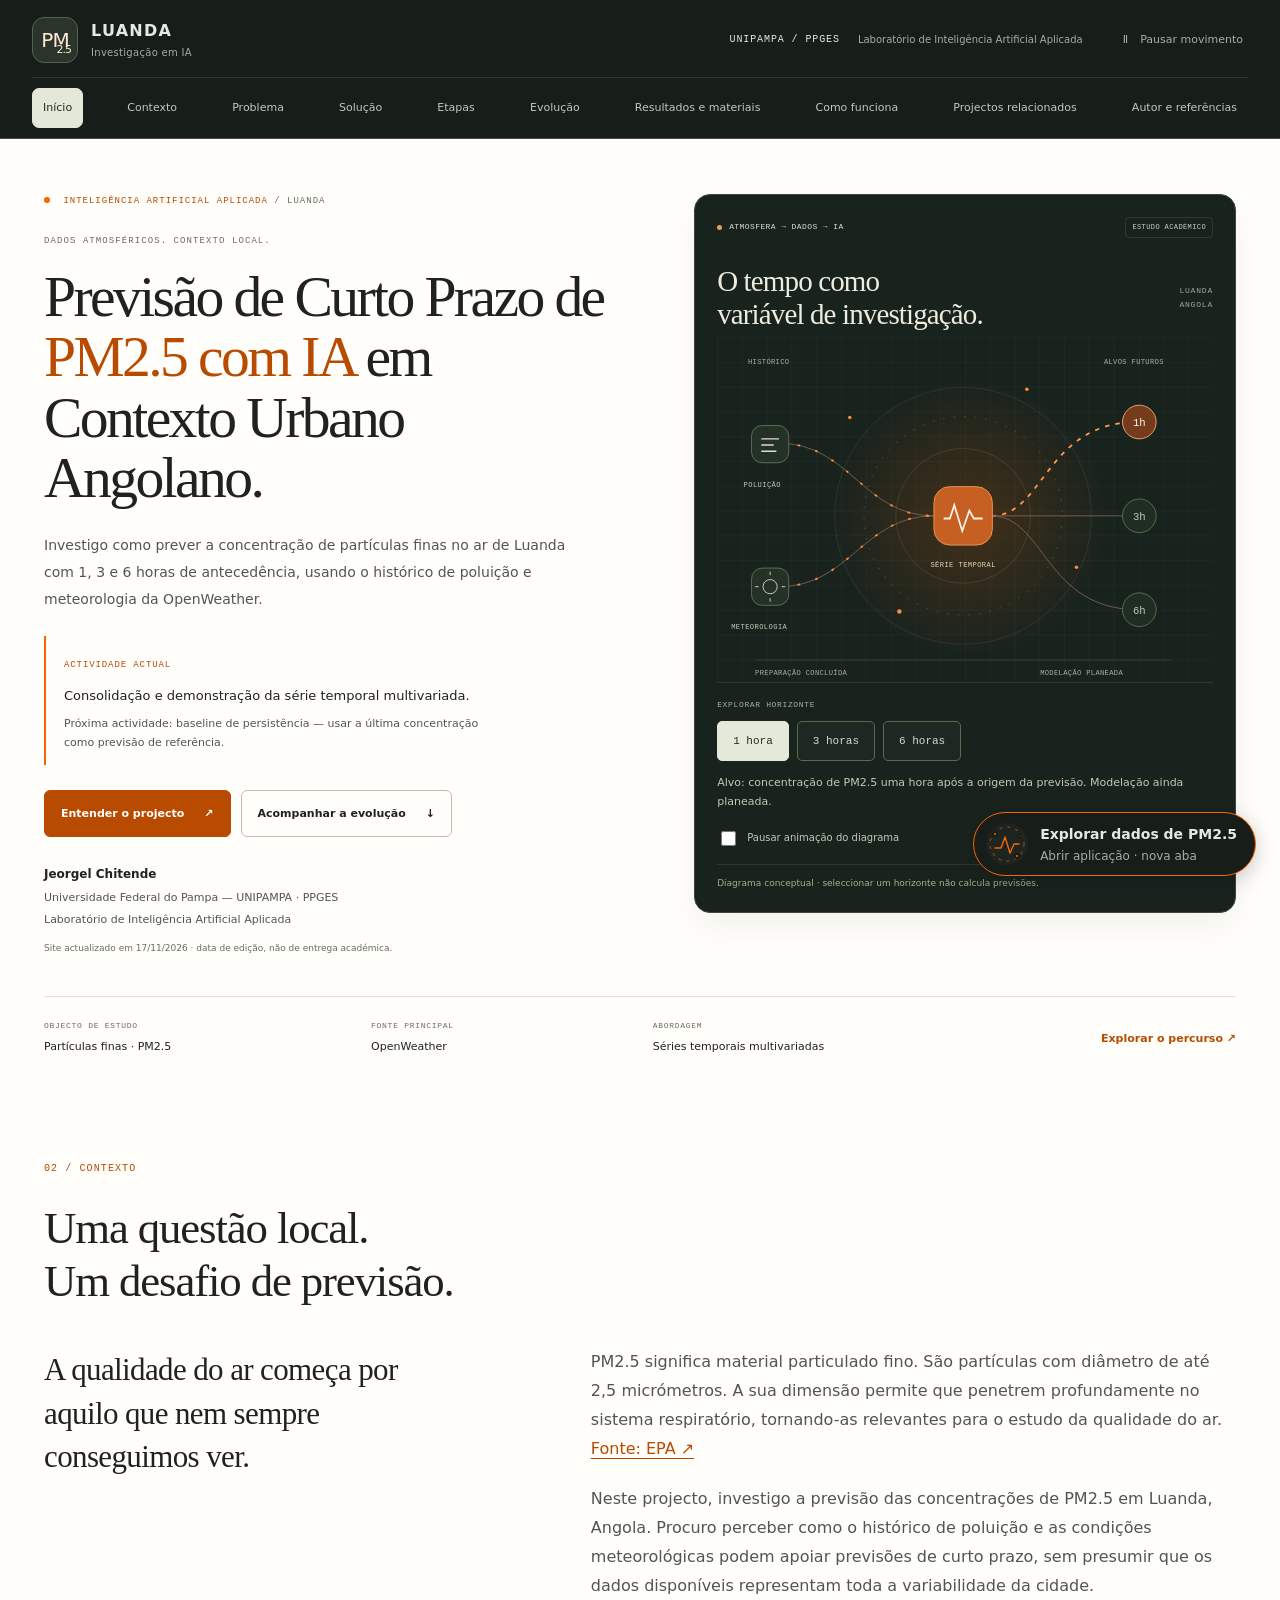
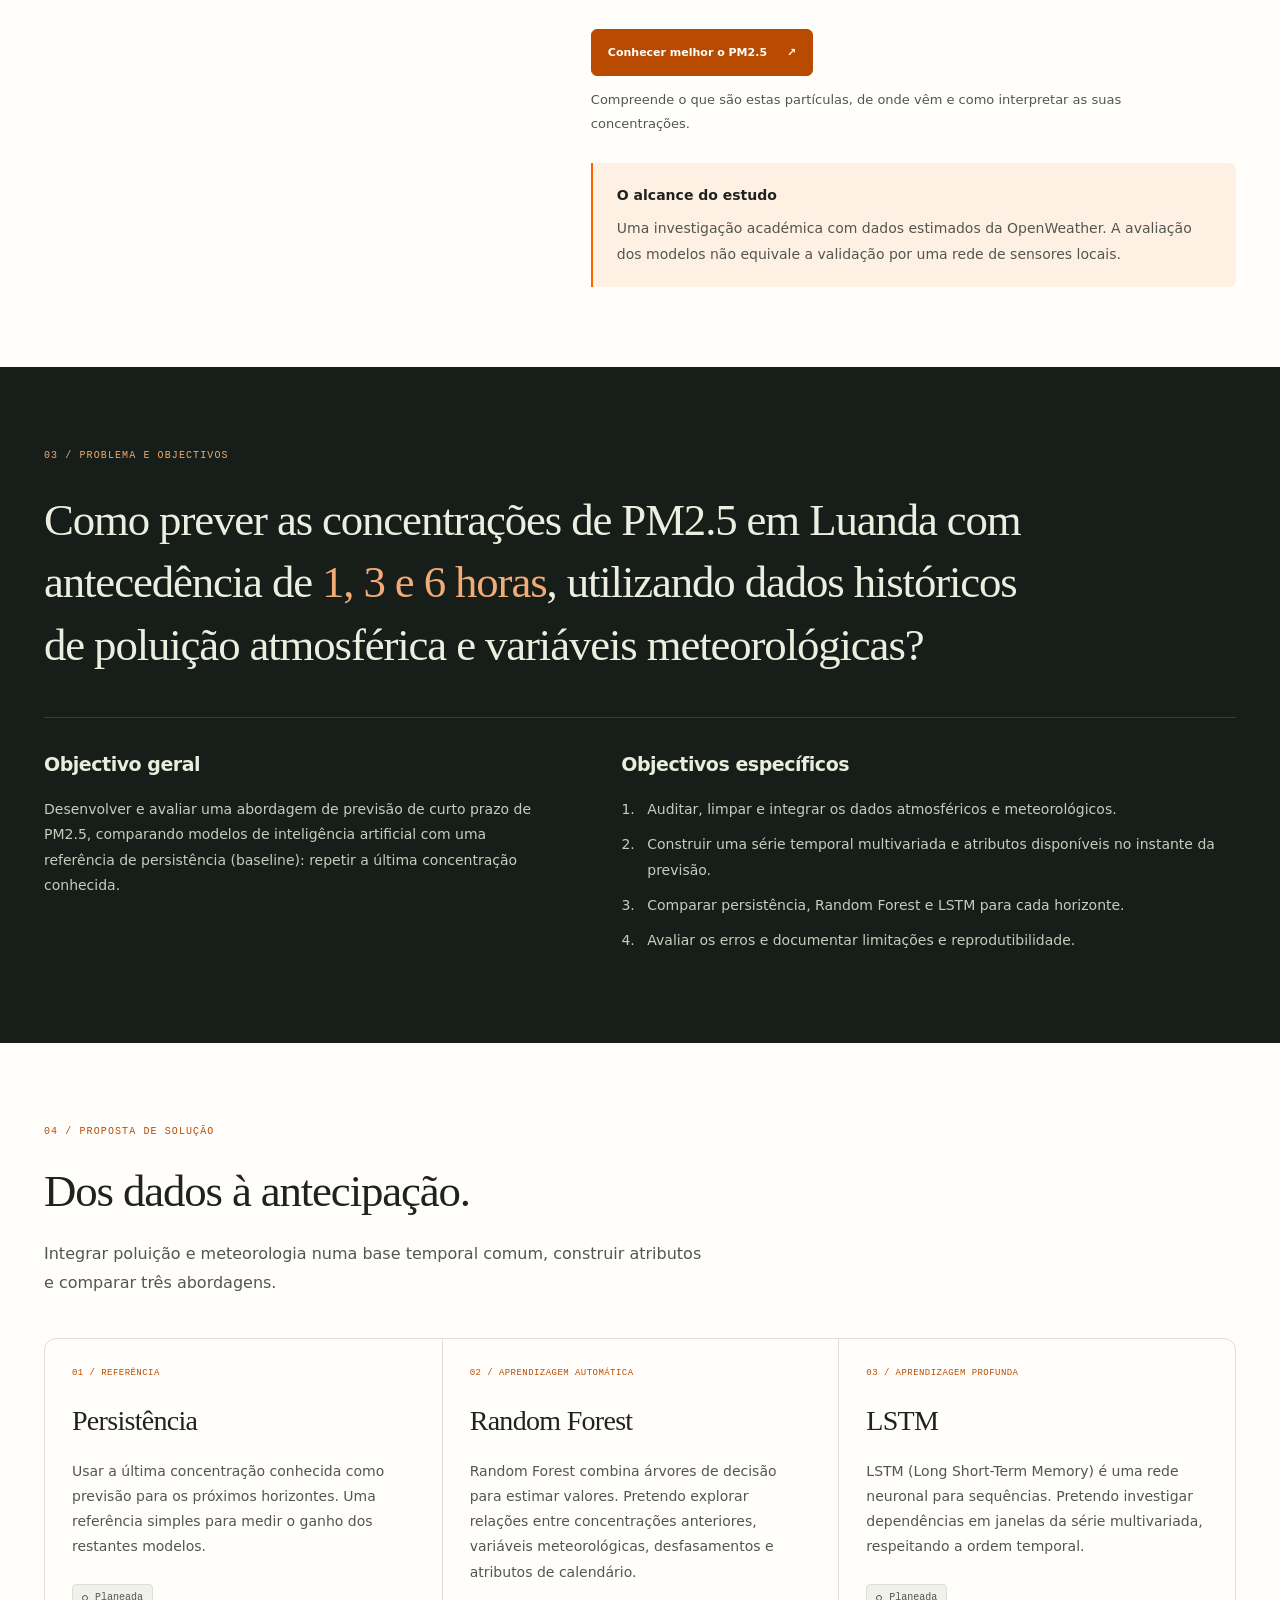
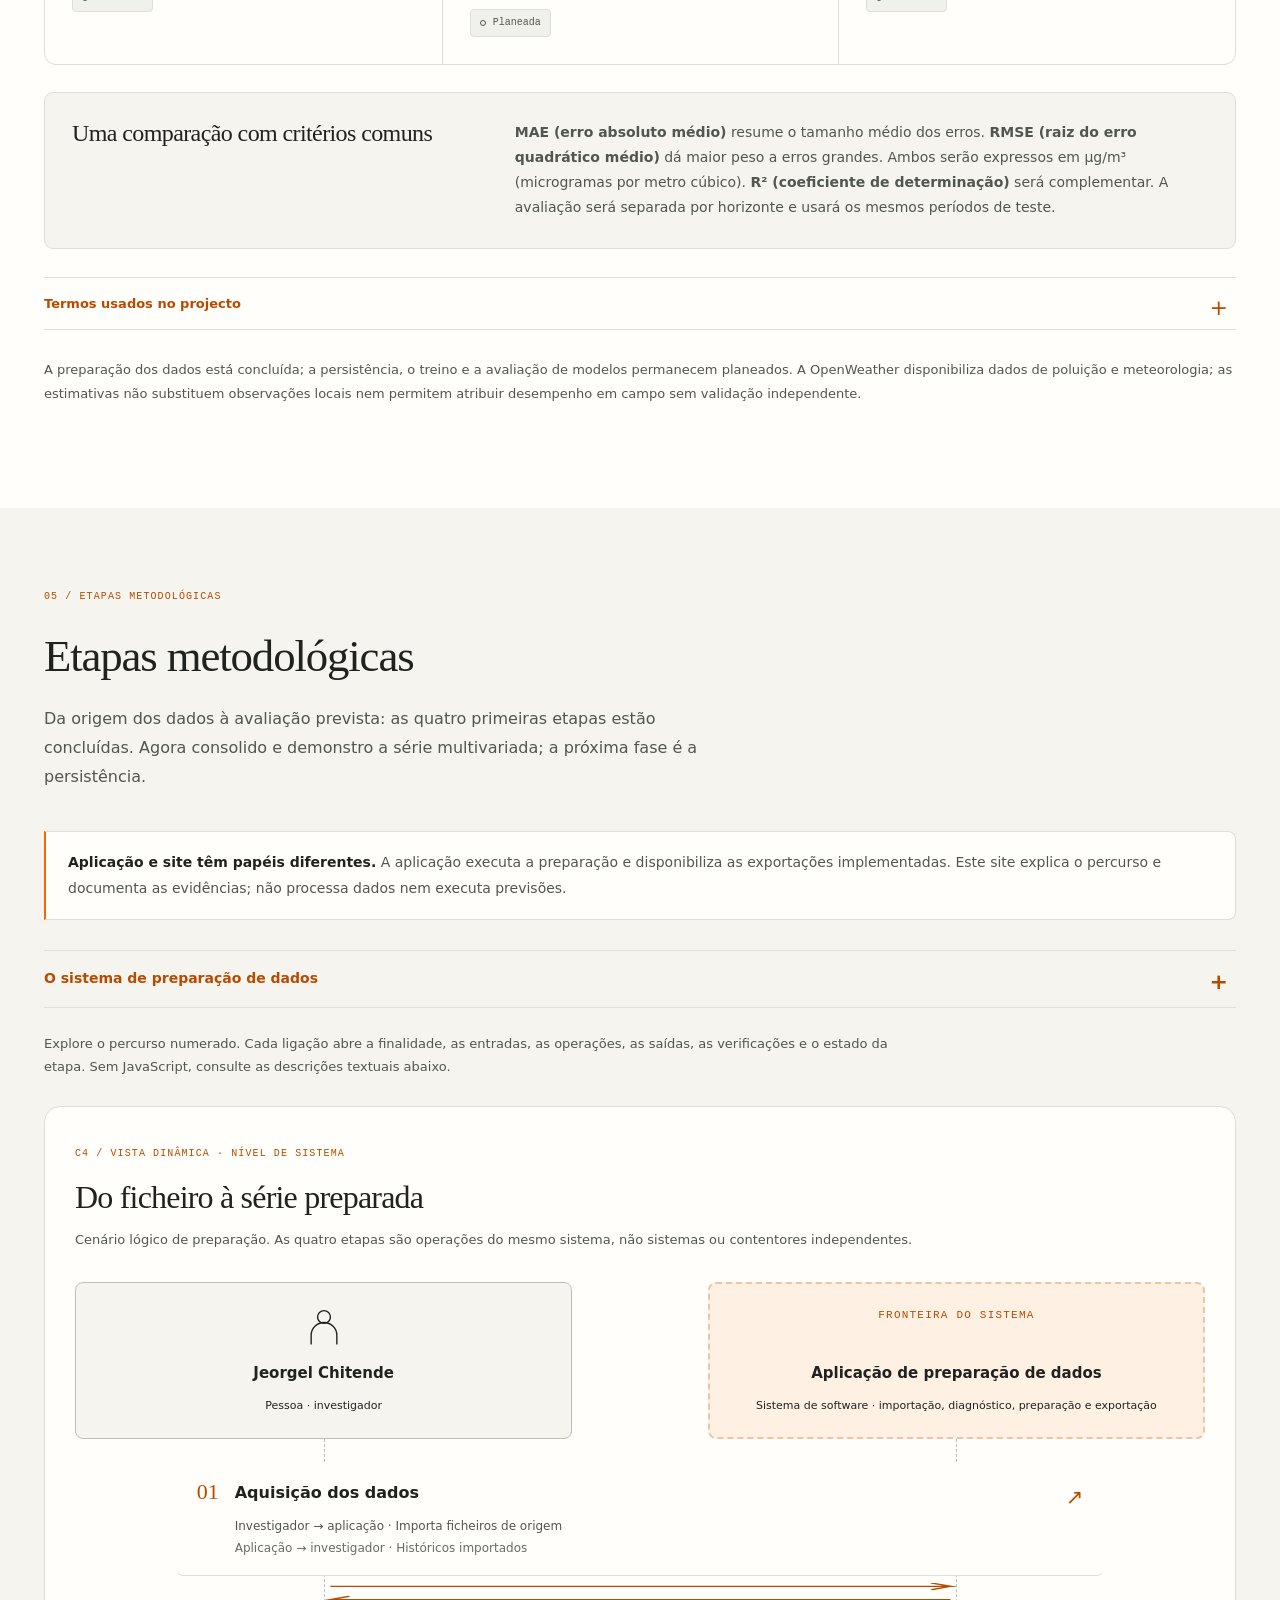
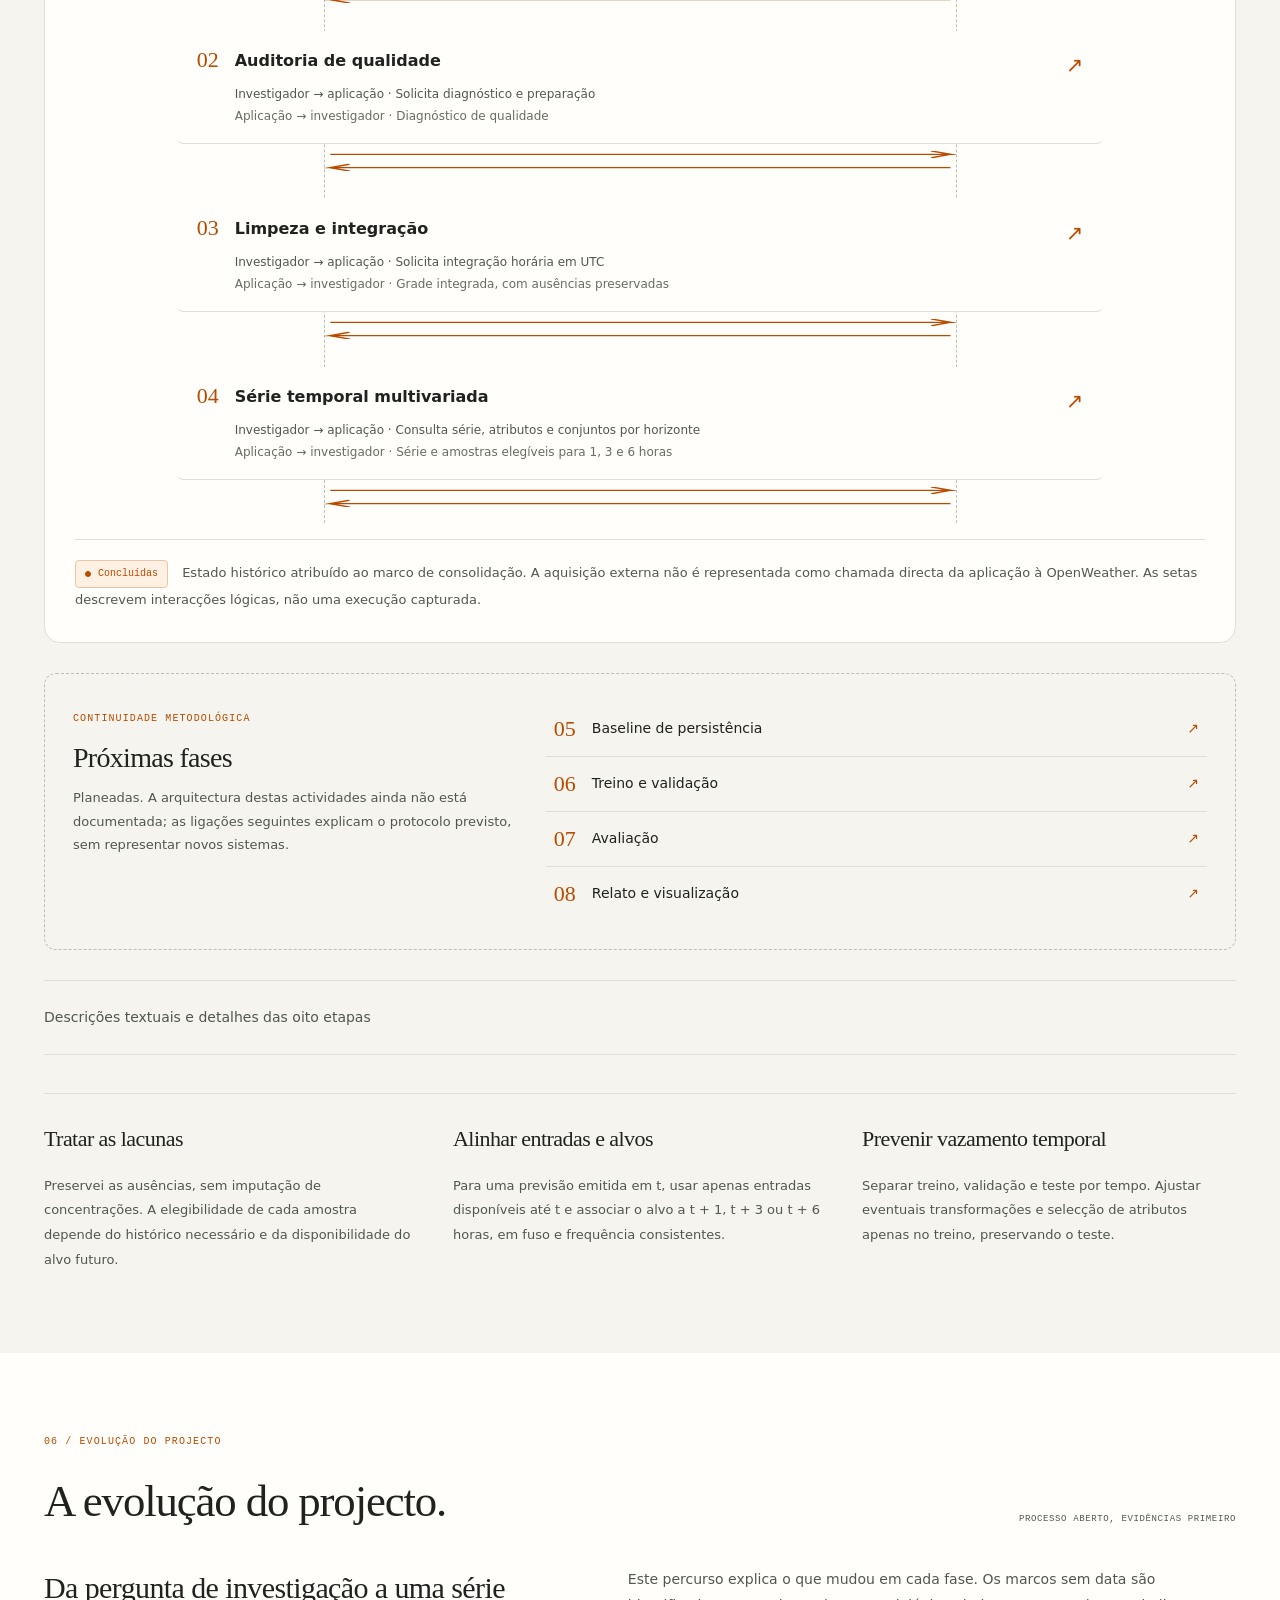
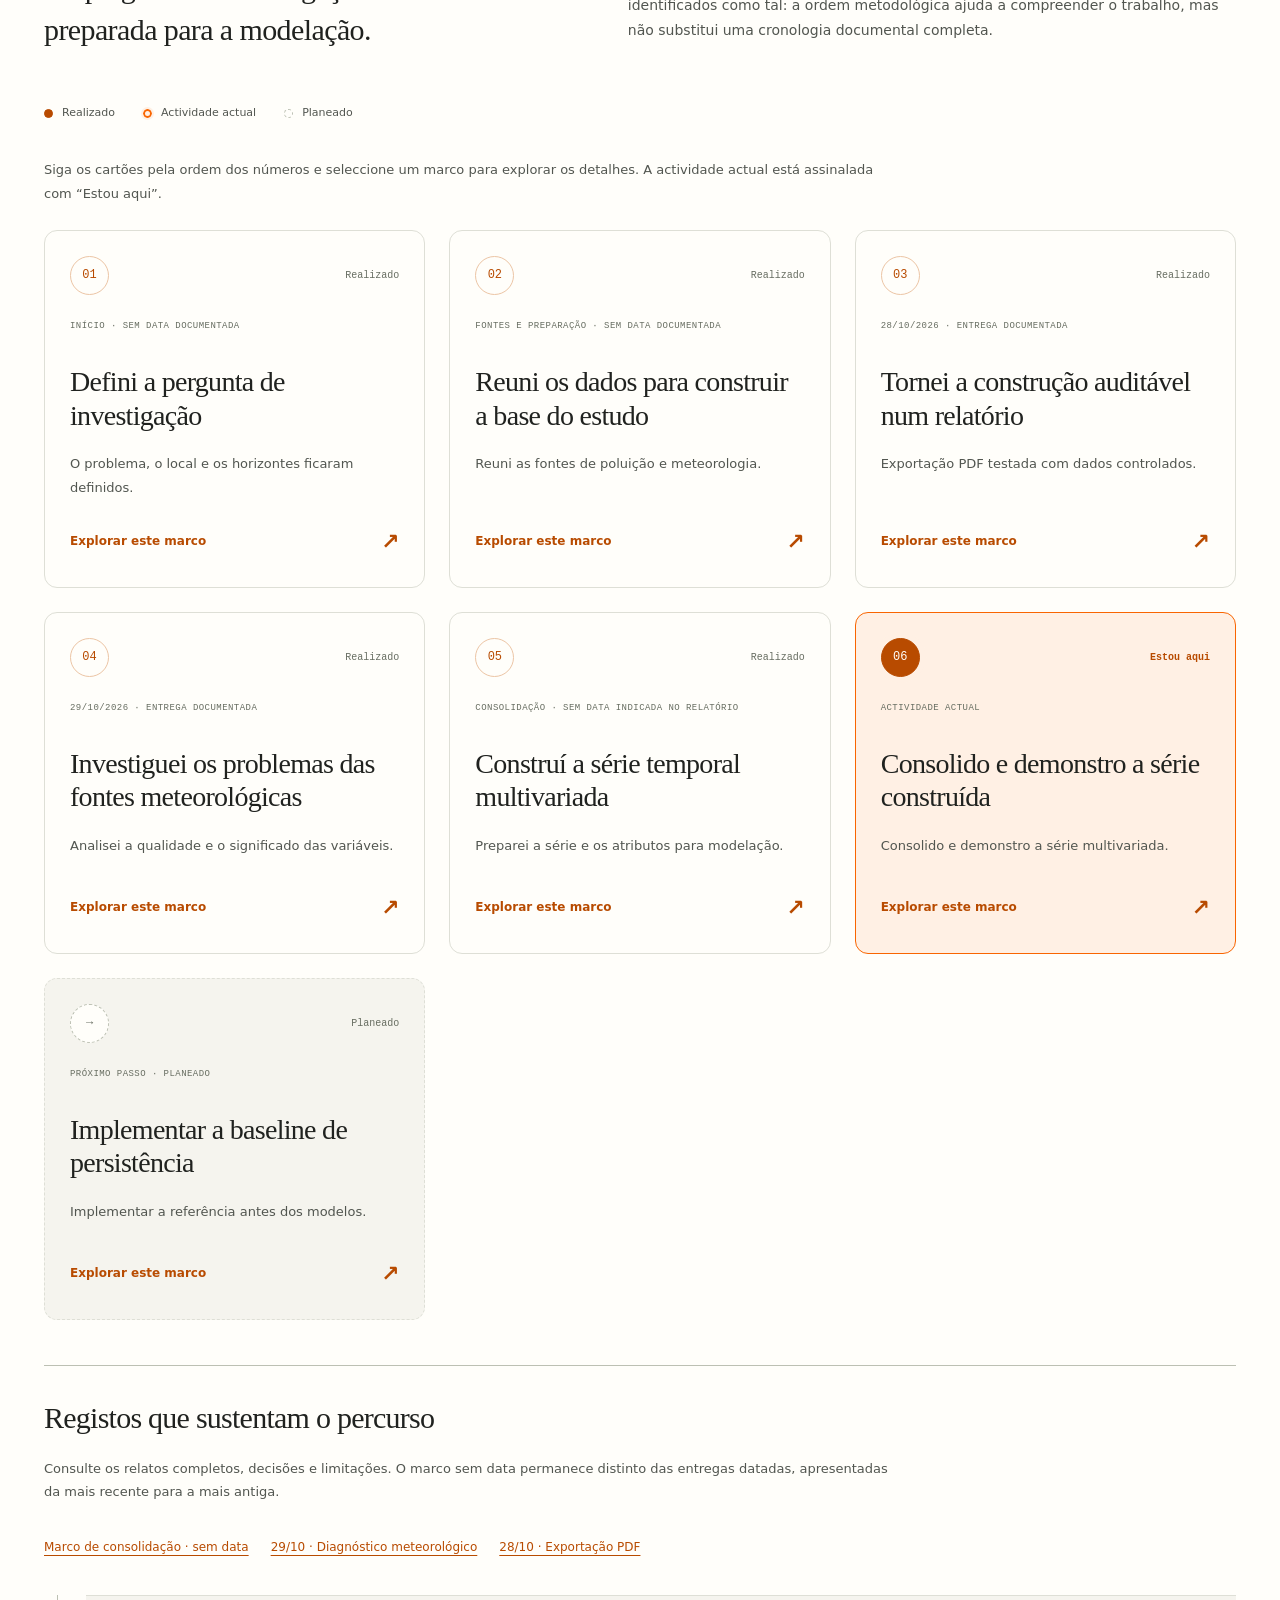
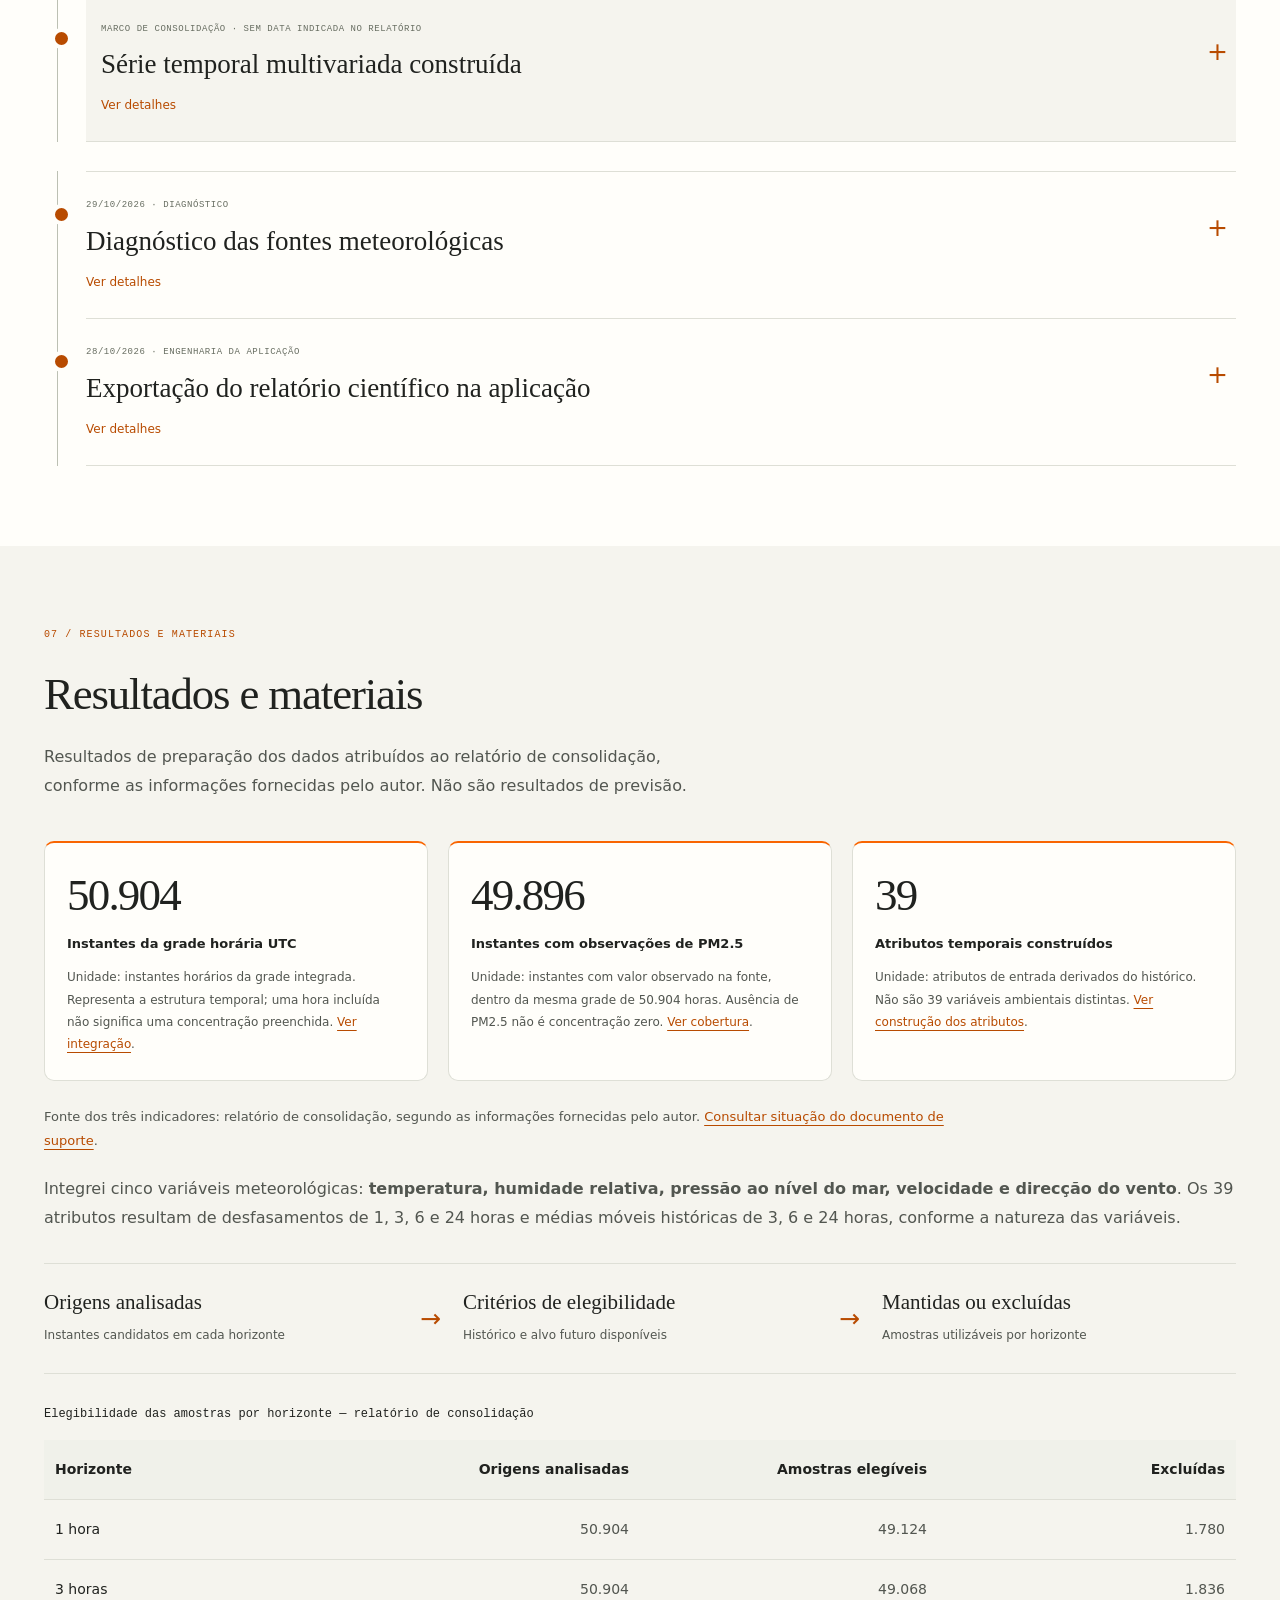
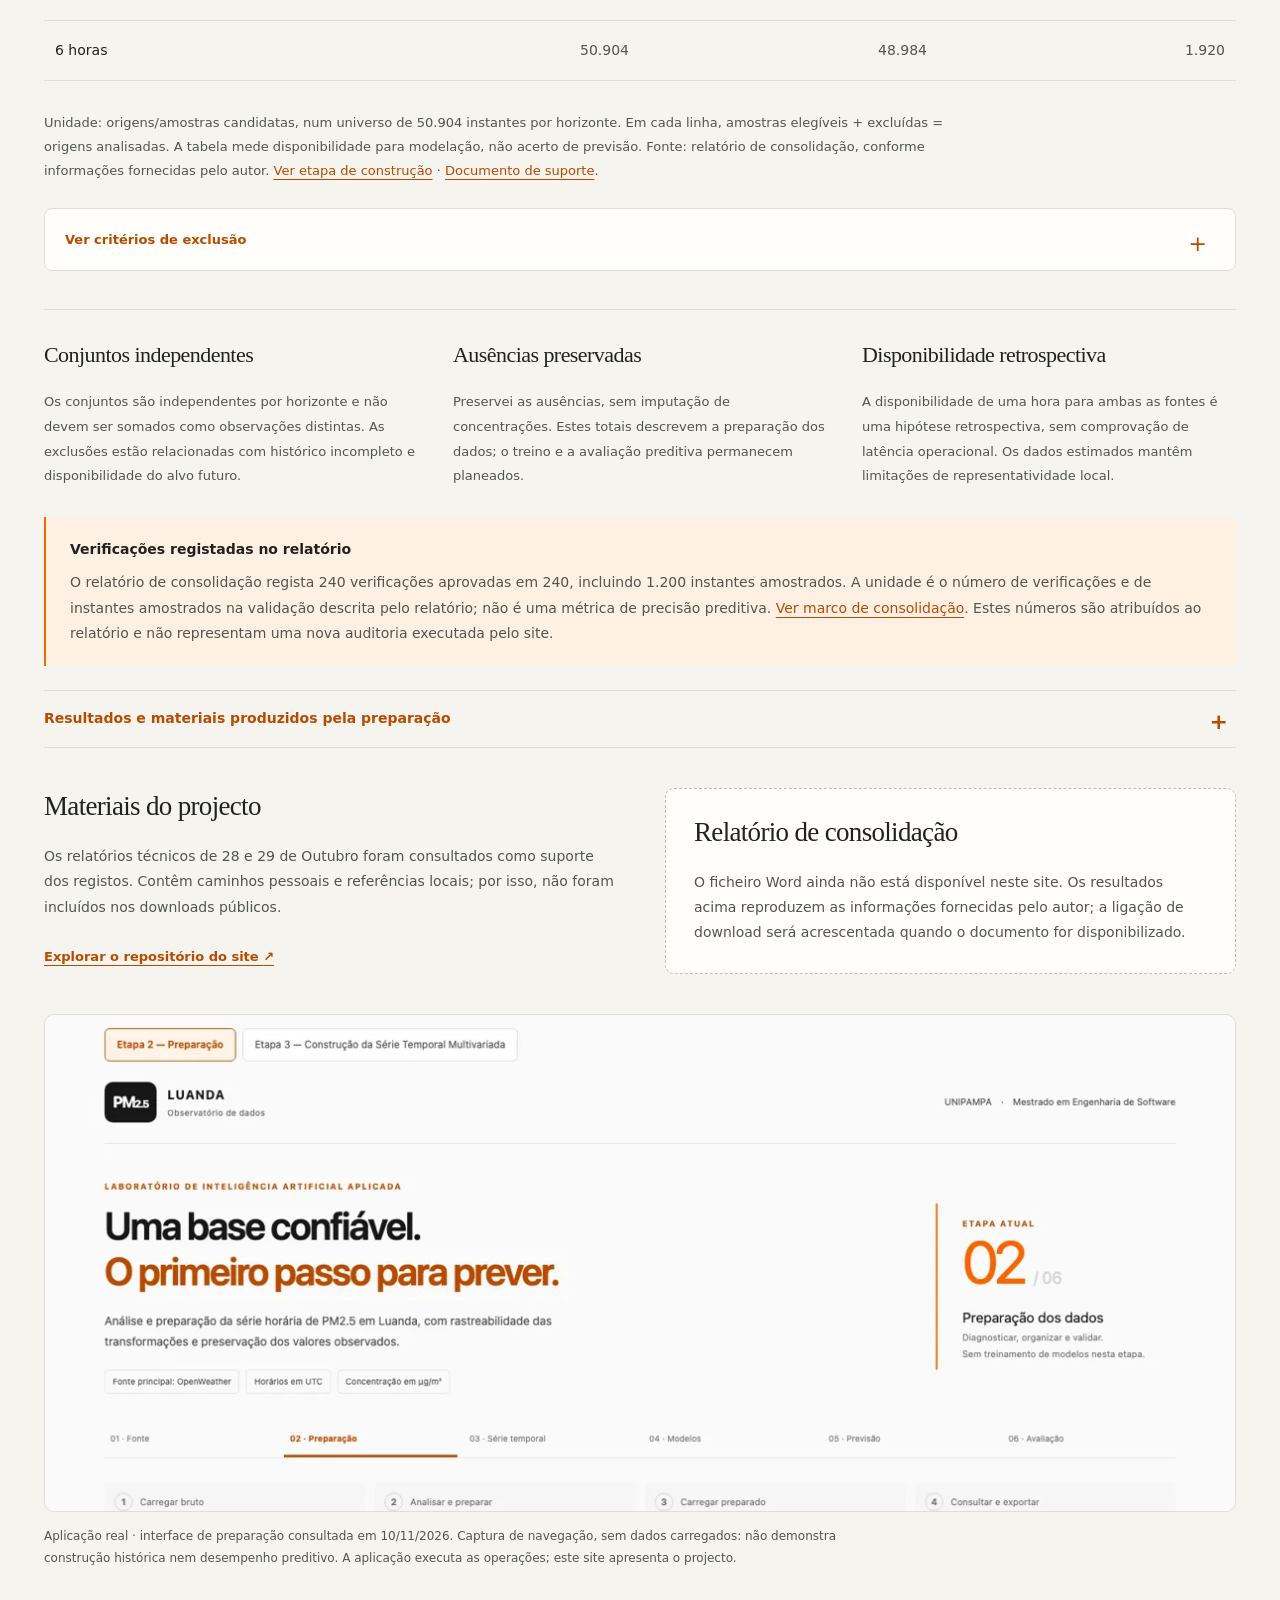
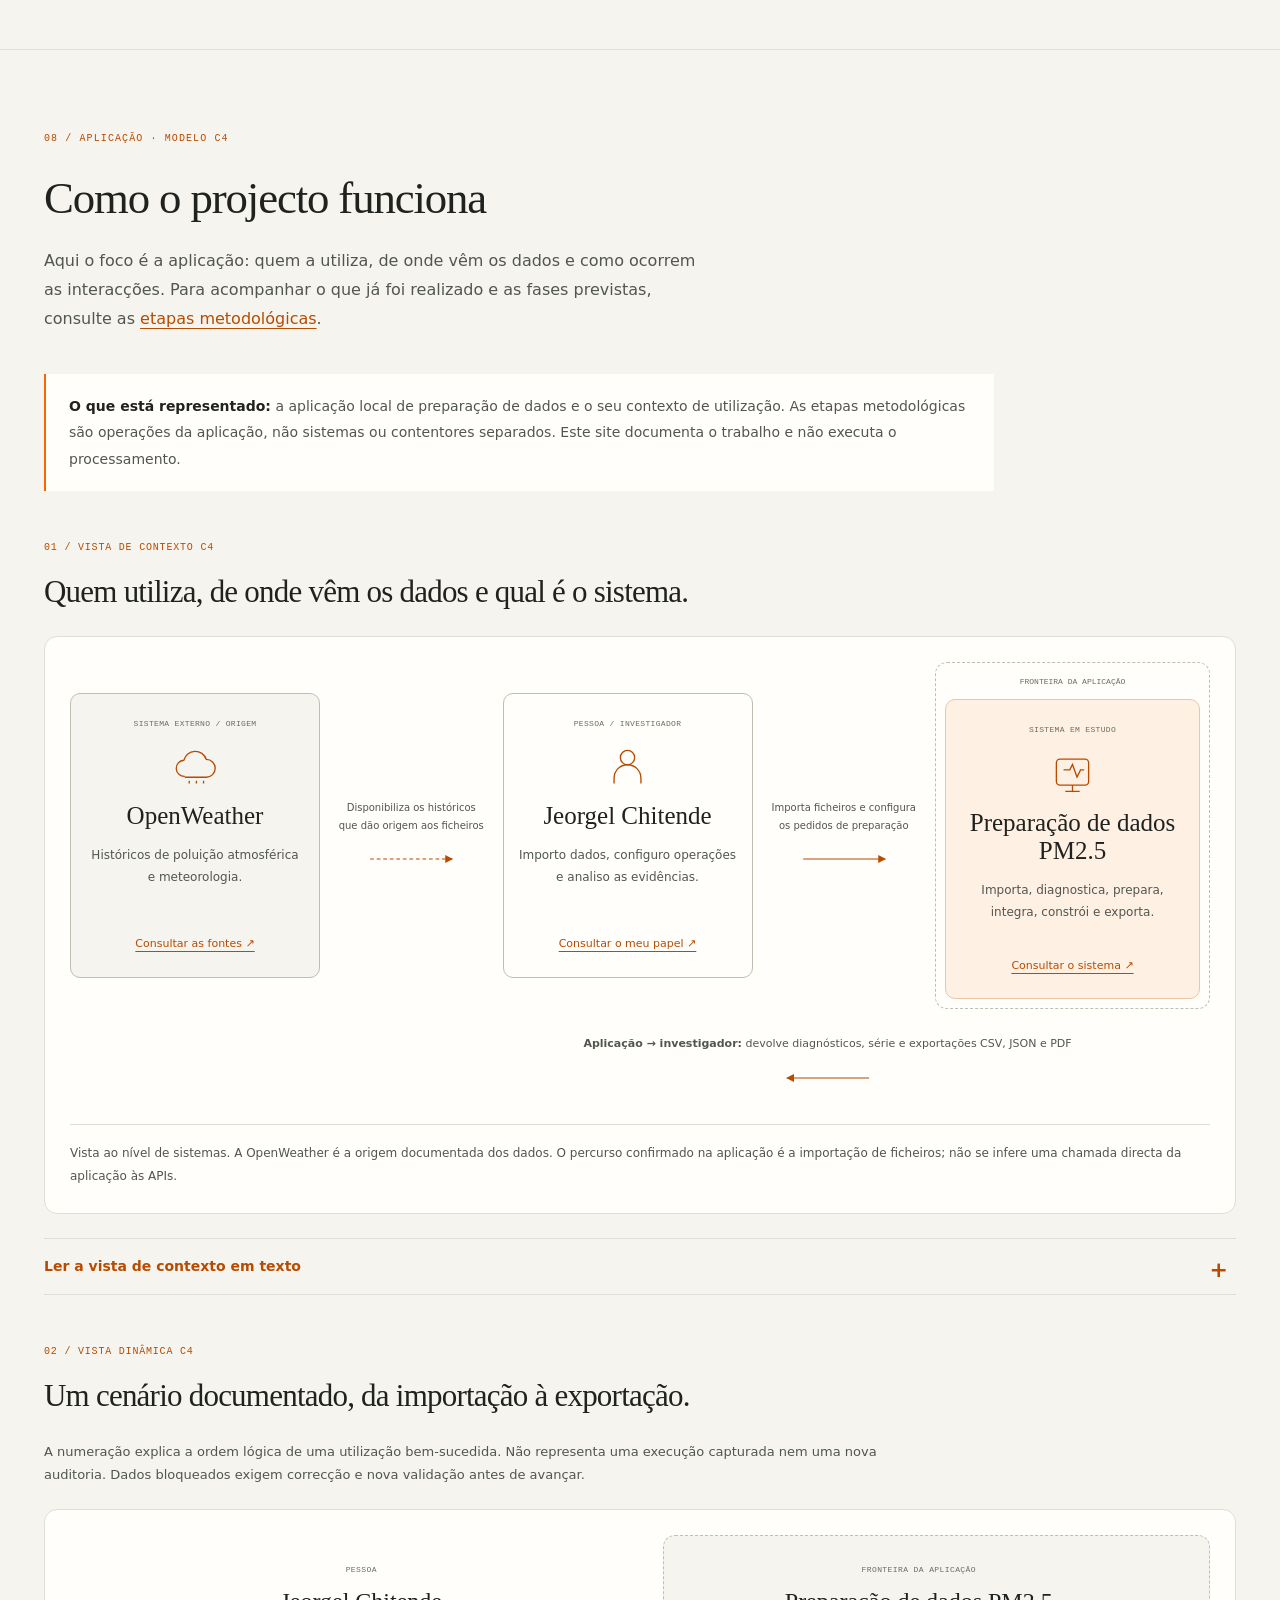
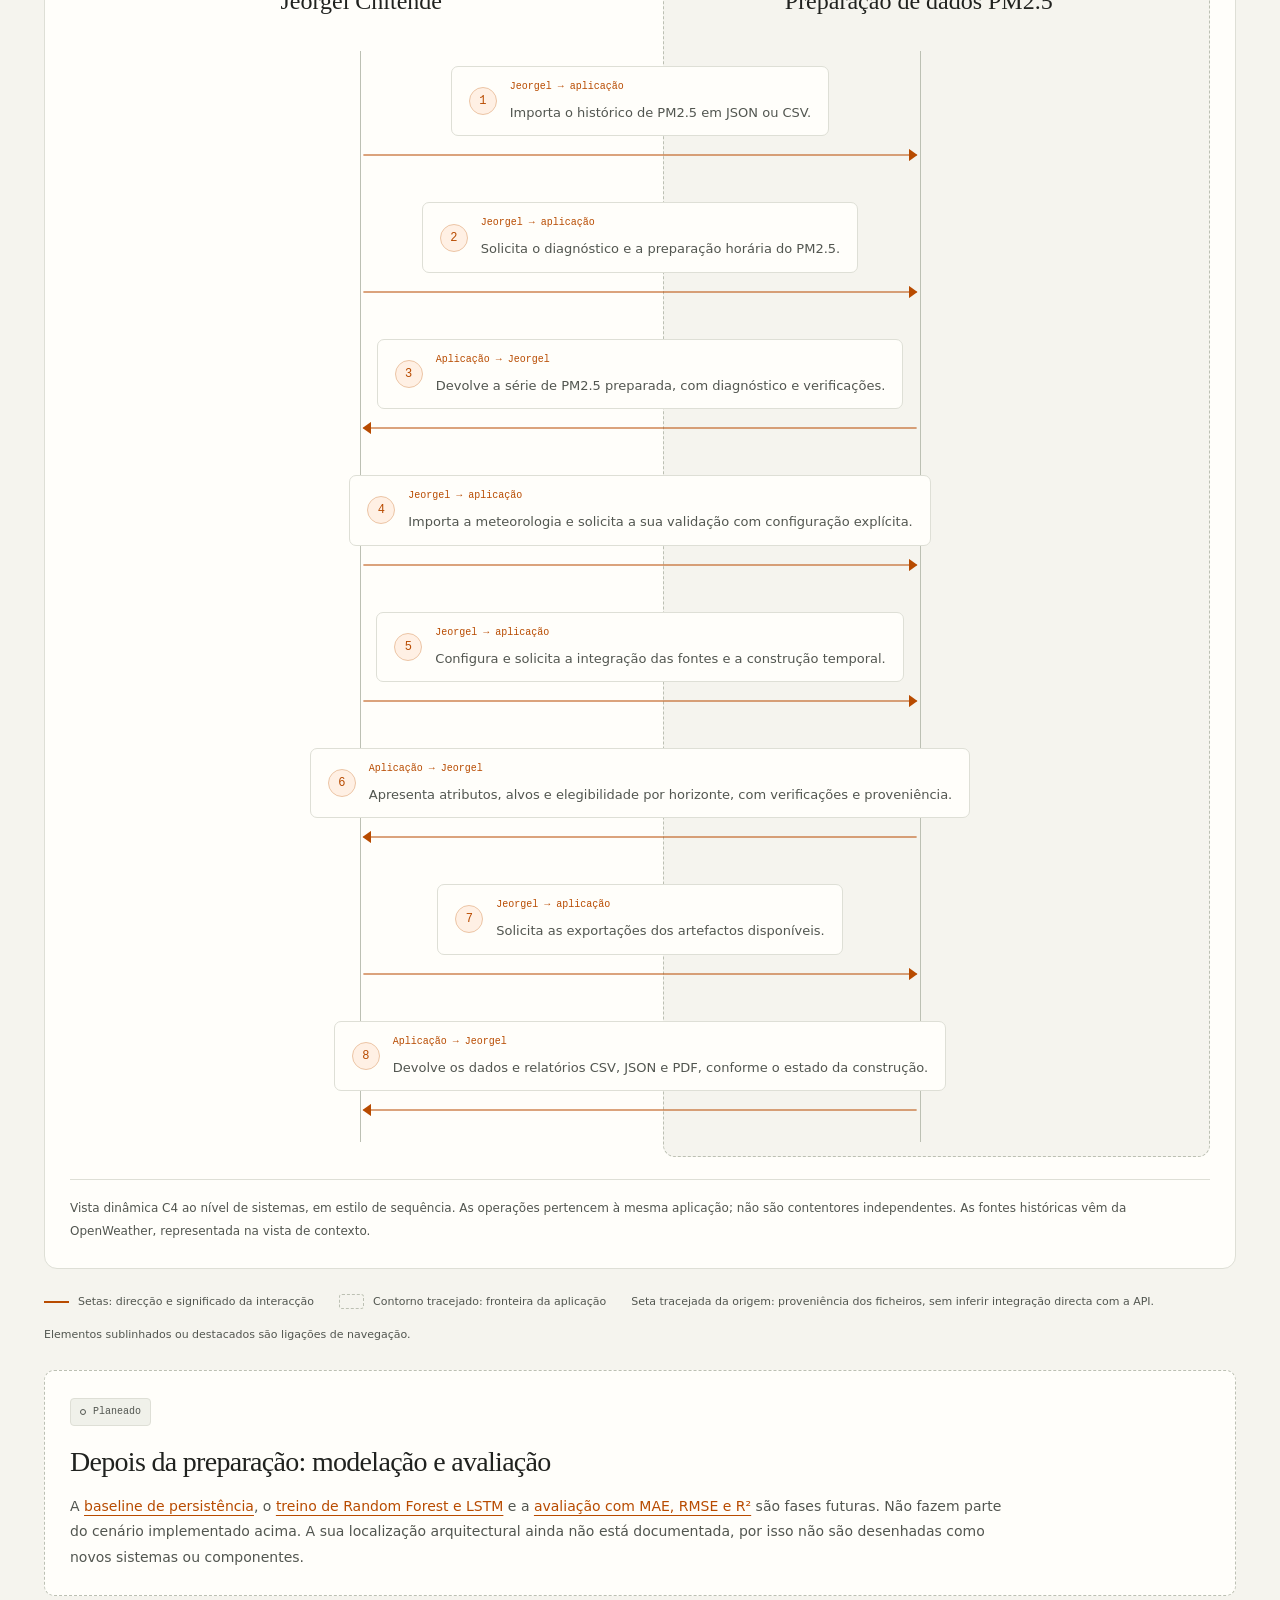
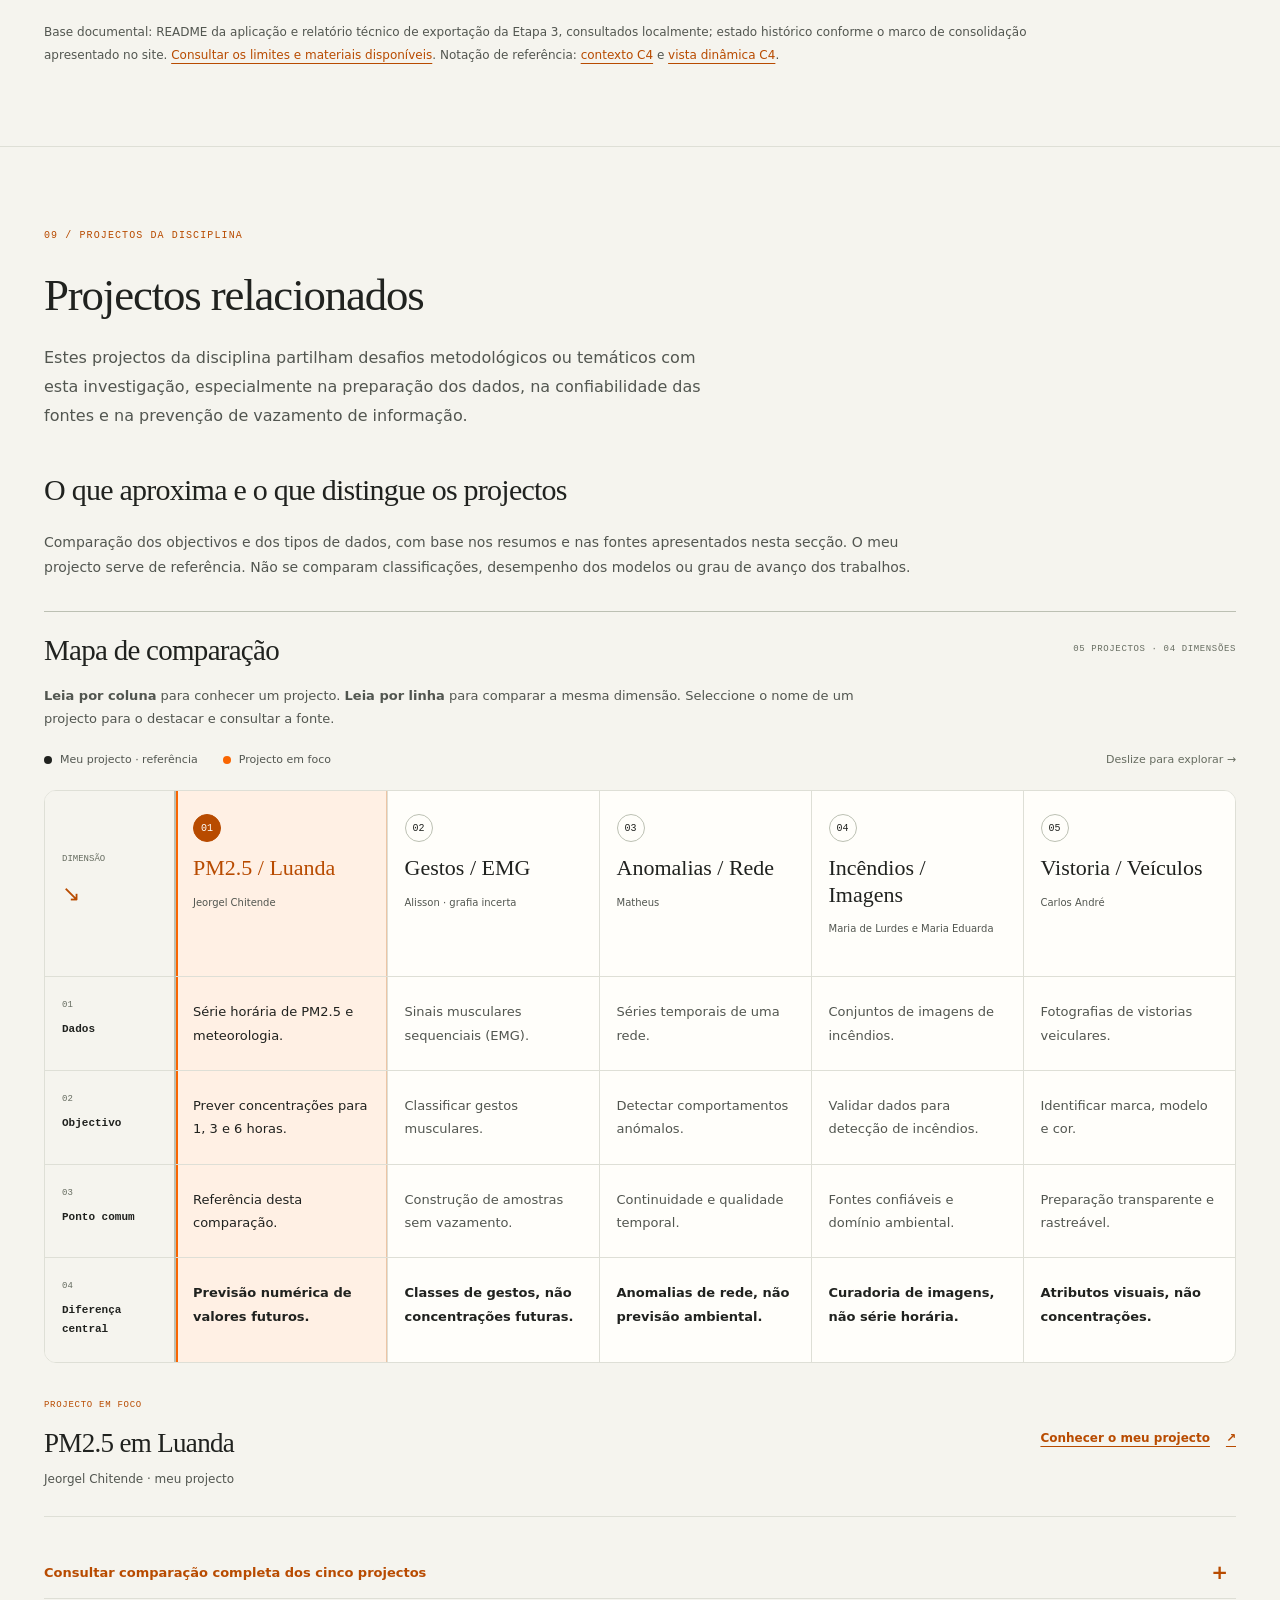
==== commit 63f7cfb8: "correction made at project" ====
--- a/index.html
+++ b/index.html
@@ -5,14 +5,15 @@
 <title>PM2.5 em Luanda · Jeorgel Chitende | UNIPAMPA</title>
 <meta name="description" content="Projecto académico de previsão de PM2.5 em Luanda com inteligência artificial. Contexto, metodologia e evolução do trabalho de Jeorgel Chitende na UNIPAMPA.">
 <meta name="color-scheme" content="light dark"><meta name="theme-color" content="#fafafa"><meta name="theme-color" content="#101010" media="(prefers-color-scheme: dark)"><meta property="og:type" content="website"><meta property="og:locale" content="pt_PT"><meta property="og:title" content="PM2.5 em Luanda · Prever para compreender"><meta property="og:description" content="Um projecto académico sobre previsão de curto prazo da qualidade do ar em Luanda, Angola."><meta property="og:url" content="https://liaa-jeorgel.github.io/"><meta property="og:image" content="https://liaa-jeorgel.github.io/assets/social.png"><meta property="og:image:alt" content="Projecto PM2.5 em Luanda — UNIPAMPA">
-<link rel="icon" type="image/svg+xml" href="assets/favicon.svg"><link rel="stylesheet" href="assets/style.css"><script src="assets/main.js" defer></script>
+<link rel="icon" type="image/svg+xml" href="assets/favicon.svg"><link rel="stylesheet" href="assets/style.css"><script src="assets/main.js" defer></script><script src="assets/reading-progress.js" defer></script>
 </head>
 <body>
+<div class="section-overlay" aria-hidden="true" hidden></div>
 <div class="reading-progress" role="progressbar" aria-label="Progresso de leitura da página" aria-valuemin="0" aria-valuemax="100" aria-valuenow="0" hidden><span class="reading-progress-fill"></span></div>
 <a class="skip" href="#principal">Saltar para o conteúdo</a>
-<header class="header"><div class="container header-inner"><a class="brand" href="#inicio" aria-label="PM2.5 Luanda — início"><span class="brand-icon" aria-hidden="true">PM<sub>2.5</sub></span><span>LUANDA<span class="brand-light">Investigação em IA</span></span></a><button class="menu-toggle" aria-expanded="false" aria-controls="menu" hidden>Explorar <span aria-hidden="true">☰</span></button><div class="sidebar-identity"><span>UNIPAMPA / PPGES</span><span>Laboratório de Inteligência Artificial Aplicada</span></div><nav id="menu" aria-label="Secções do projecto"><a href="#inicio"><span class="nav-number" aria-hidden="true">01</span><span>Início</span><span class="nav-arrow" aria-hidden="true">↗</span></a><a href="#contexto"><span class="nav-number" aria-hidden="true">02</span><span>Contexto</span><span class="nav-arrow" aria-hidden="true">↗</span></a><a href="#objectivos"><span class="nav-number" aria-hidden="true">03</span><span>Problema</span><span class="nav-arrow" aria-hidden="true">↗</span></a><a href="#proposta"><span class="nav-number" aria-hidden="true">04</span><span>Solução</span><span class="nav-arrow" aria-hidden="true">↗</span></a><a href="#metodologia"><span class="nav-number" aria-hidden="true">05</span><span>Etapas</span><span class="nav-arrow" aria-hidden="true">↗</span></a><a href="#evolucao"><span class="nav-number" aria-hidden="true">06</span><span>Evolução</span><span class="nav-arrow" aria-hidden="true">↗</span></a><a href="#materiais"><span class="nav-number" aria-hidden="true">07</span><span>Resultados e materiais</span><span class="nav-arrow" aria-hidden="true">↗</span></a><a href="#projectos-relacionados"><span class="nav-number" aria-hidden="true">08</span><span>Projectos relacionados</span><span class="nav-arrow" aria-hidden="true">↗</span></a><a href="#autor"><span class="nav-number" aria-hidden="true">09</span><span>Autor e referências</span><span class="nav-arrow" aria-hidden="true">↗</span></a></nav><div class="sidebar-bottom"><button class="motion-toggle" type="button" aria-pressed="false" hidden><span aria-hidden="true">Ⅱ</span> Pausar movimento</button></div></div></header>
+<header class="header"><div class="container header-inner"><a class="brand" href="#inicio" aria-label="PM2.5 Luanda — início"><span class="brand-icon" aria-hidden="true">PM<sub>2.5</sub></span><span>LUANDA<span class="brand-light">Investigação em IA</span></span></a><button class="menu-toggle" aria-expanded="false" aria-controls="menu" hidden>Explorar <span aria-hidden="true">☰</span></button><div class="sidebar-identity"><span>UNIPAMPA / PPGES</span><span>Laboratório de Inteligência Artificial Aplicada</span></div><nav id="menu" aria-label="Secções do projecto"><a href="#inicio"><span class="nav-number" aria-hidden="true">01</span><span>Início</span><span class="nav-arrow" aria-hidden="true">↗</span></a><a href="#contexto"><span class="nav-number" aria-hidden="true">02</span><span>Contexto</span><span class="nav-arrow" aria-hidden="true">↗</span></a><a href="#objectivos"><span class="nav-number" aria-hidden="true">03</span><span>Problema</span><span class="nav-arrow" aria-hidden="true">↗</span></a><a href="#proposta"><span class="nav-number" aria-hidden="true">04</span><span>Solução</span><span class="nav-arrow" aria-hidden="true">↗</span></a><a href="#metodologia"><span class="nav-number" aria-hidden="true">05</span><span>Etapas</span><span class="nav-arrow" aria-hidden="true">↗</span></a><a href="#evolucao"><span class="nav-number" aria-hidden="true">06</span><span>Evolução</span><span class="nav-arrow" aria-hidden="true">↗</span></a><a href="#materiais"><span class="nav-number" aria-hidden="true">07</span><span>Resultados e materiais</span><span class="nav-arrow" aria-hidden="true">↗</span></a><a href="#como-funciona"><span class="nav-number" aria-hidden="true">08</span><span>Como funciona</span><span class="nav-arrow" aria-hidden="true">↗</span></a><a href="#projectos-relacionados"><span class="nav-number" aria-hidden="true">09</span><span>Projectos relacionados</span><span class="nav-arrow" aria-hidden="true">↗</span></a><a href="#autor"><span class="nav-number" aria-hidden="true">10</span><span>Autor e referências</span><span class="nav-arrow" aria-hidden="true">↗</span></a></nav><div class="sidebar-bottom"><button class="motion-toggle" type="button" aria-pressed="false" hidden><span aria-hidden="true">Ⅱ</span> Pausar movimento</button></div></div></header>
 <main id="principal" tabindex="-1">
-<section id="inicio" tabindex="-1" class="hero"><div class="container hero-grid"><div><p class="eyebrow"><span class="dot"></span> INTELIGÊNCIA ARTIFICIAL APLICADA <span class="hero-code">/ LUANDA</span></p><p class="research-kicker">DADOS ATMOSFÉRICOS. CONTEXTO LOCAL.</p><h1>Previsão de Curto Prazo de <span>PM2.5 com IA</span> em Contexto Urbano Angolano.</h1><p class="hero-copy">Investigo como prever a concentração de partículas finas no ar de Luanda com 1, 3 e 6 horas de antecedência, usando o histórico de poluição e meteorologia da OpenWeather.</p><aside class="current-stage" aria-label="Estado do projecto"><strong>Actividade actual</strong><p>Consolidação e demonstração da série temporal multivariada.</p><span>Próxima actividade: baseline de persistência — usar a última concentração como previsão de referência.</span></aside><div class="actions"><a class="button primary" href="#contexto">Entender o projecto <span aria-hidden="true">↗</span></a><a class="button secondary" href="#evolucao">Acompanhar a evolução <span aria-hidden="true">↓</span></a></div><p class="byline"><strong>Jeorgel Chitende</strong><span>Universidade Federal do Pampa — UNIPAMPA · PPGES</span><span>Laboratório de Inteligência Artificial Aplicada</span><span class="site-update">Site actualizado em <time datetime="2026-11-16">16/11/2026</time> · data de edição, não de entrega académica.</span></p></div>
+<section id="inicio" tabindex="-1" class="hero"><div class="container hero-grid"><div><p class="eyebrow"><span class="dot"></span> INTELIGÊNCIA ARTIFICIAL APLICADA <span class="hero-code">/ LUANDA</span></p><p class="research-kicker">DADOS ATMOSFÉRICOS. CONTEXTO LOCAL.</p><h1>Previsão de Curto Prazo de <span>PM2.5 com IA</span> em Contexto Urbano Angolano.</h1><p class="hero-copy">Investigo como prever a concentração de partículas finas no ar de Luanda com 1, 3 e 6 horas de antecedência, usando o histórico de poluição e meteorologia da OpenWeather.</p><aside class="current-stage" aria-label="Estado do projecto"><strong>Actividade actual</strong><p>Consolidação e demonstração da série temporal multivariada.</p><span>Próxima actividade: baseline de persistência — usar a última concentração como previsão de referência.</span></aside><div class="actions"><a class="button primary" href="#contexto">Entender o projecto <span aria-hidden="true">↗</span></a><a class="button secondary" href="#evolucao">Acompanhar a evolução <span aria-hidden="true">↓</span></a></div><p class="byline"><strong>Jeorgel Chitende</strong><span>Universidade Federal do Pampa — UNIPAMPA · PPGES</span><span>Laboratório de Inteligência Artificial Aplicada</span><span class="site-update">Site actualizado em <time datetime="2026-11-17">17/11/2026</time> · data de edição, não de entrega académica.</span></p></div>
 <figure class="hero-figure"><div class="figure-top"><span><span class="diagram-dot" aria-hidden="true"></span> ATMOSFERA → DADOS → IA</span><span class="figure-tag">ESTUDO ACADÉMICO</span></div><div class="diagram-title"><strong>O tempo como<br>variável de investigação.</strong><span>LUANDA<br>ANGOLA</span></div>
 <svg class="academic-scene" viewBox="0 0 560 390" role="img" aria-labelledby="scene-title scene-description"><title id="scene-title">Diagrama conceptual de preparação e horizontes de previsão.</title><desc id="scene-description">Dados atmosféricos e meteorológicos convergem numa série temporal; três ligações representam alvos a uma, três e seis horas. Os elementos animados são ilustrativos e não apresentam medições ou previsões reais.</desc><defs><pattern id="grid" width="28" height="28" patternUnits="userSpaceOnUse"><path d="M28 0H0V28" fill="none" stroke="#ffffff" stroke-opacity=".055"/></pattern><radialGradient id="diagram-halo"><stop stop-color="#f96501" stop-opacity=".19"/><stop offset="1" stop-color="#f96501" stop-opacity="0"/></radialGradient></defs><rect width="560" height="390" fill="url(#grid)"/><circle class="scene-glow" cx="285" cy="205" r="155" fill="url(#diagram-halo)"/>
 <g class="diagram-orbits" fill="none" stroke="#8b7769"><ellipse cx="278" cy="202" rx="145" ry="145" stroke-opacity=".2"/><ellipse class="scene-orbit" cx="278" cy="202" rx="112" ry="112" stroke-dasharray="2 10" stroke-opacity=".5"/><ellipse cx="278" cy="202" rx="76" ry="76" stroke-opacity=".3"/></g>
@@ -23,26 +24,51 @@
 <g class="core-node"><rect x="245" y="169" width="66" height="66" rx="18"/><path class="core-wave" d="M256 205h7l5-15 9 29 8-23 5 9h10" fill="none" stroke="#fff3e8" stroke-width="2"/><text x="278" y="260" text-anchor="middle">SÉRIE TEMPORAL</text></g>
 <g class="target-node is-selected" data-horizon="1"><circle cx="477" cy="96" r="19"/><text x="477" y="101" text-anchor="middle">1h</text></g><g class="target-node" data-horizon="3"><circle cx="477" cy="202" r="19"/><text x="477" y="207" text-anchor="middle">3h</text></g><g class="target-node" data-horizon="6"><circle cx="477" cy="308" r="19"/><text x="477" y="313" text-anchor="middle">6h</text></g><text class="diagram-axis" x="35" y="31">HISTÓRICO</text><text class="diagram-axis" x="437" y="31">ALVOS FUTUROS</text><path d="M43 365H513" stroke="#ffffff" stroke-opacity=".12"/><text class="diagram-axis" x="43" y="382">PREPARAÇÃO CONCLUÍDA</text><text class="diagram-axis" x="365" y="382">MODELAÇÃO PLANEADA</text></svg>
 <div class="horizon-explorer"><span>EXPLORAR HORIZONTE</span><div class="horizon-options" role="group" aria-label="Horizonte conceptual"><button type="button" data-select-horizon="1" aria-pressed="true">1 hora</button><button type="button" data-select-horizon="3" aria-pressed="false">3 horas</button><button type="button" data-select-horizon="6" aria-pressed="false">6 horas</button></div><p id="horizon-explanation" aria-live="polite">Alvo: concentração de PM2.5 uma hora após a origem da previsão. Modelação ainda planeada.</p></div><label class="animation-control"><input class="animation-pause" type="checkbox"> Pausar animação do diagrama</label><figcaption>Diagrama conceptual · seleccionar um horizonte não calcula previsões.</figcaption></figure></div><div class="container hero-foot"><div><span>OBJECTO DE ESTUDO</span><strong>Partículas finas · PM2.5</strong></div><div><span>FONTE PRINCIPAL</span><strong>OpenWeather</strong></div><div><span>ABORDAGEM</span><strong>Séries temporais multivariadas</strong></div><a href="#metodologia">Explorar o percurso <span aria-hidden="true">↗</span></a></div></section>
-<section id="contexto" tabindex="-1" class="section container"><div class="section-heading"><p class="eyebrow">01 / CONTEXTO</p><h2>Uma questão local.<br>Um desafio de previsão.</h2></div><div class="context-grid"><p class="lead">A qualidade do ar começa por aquilo que nem sempre conseguimos ver.</p><div><p>PM2.5 significa material particulado fino. São partículas com diâmetro de até 2,5 micrómetros. A sua dimensão permite que penetrem profundamente no sistema respiratório, tornando-as relevantes para o estudo da qualidade do ar. <a href="https://www.epa.gov/pm-pollution/particulate-matter-pm-basics">Fonte: EPA ↗</a></p><p>Neste projecto, investigo a previsão das concentrações de PM2.5 em Luanda, Angola. Procuro perceber como o histórico de poluição e as condições meteorológicas podem apoiar previsões de curto prazo, sem presumir que os dados disponíveis representam toda a variabilidade da cidade.</p><aside class="note"><strong>O alcance do estudo</strong><p>Uma investigação académica com dados estimados da OpenWeather. A avaliação dos modelos não equivale a validação por uma rede de sensores locais.</p></aside></div></div></section>
-<section id="objectivos" tabindex="-1" class="section question-section"><div class="container"><p class="eyebrow">02 / PROBLEMA E OBJECTIVOS</p><h2 class="question">Como prever as concentrações de PM2.5 em Luanda com antecedência de <em>1, 3 e 6 horas</em>, utilizando dados históricos de poluição atmosférica e variáveis meteorológicas?</h2><div class="objectives"><div><h3>Objectivo geral</h3><p>Desenvolver e avaliar uma abordagem de previsão de curto prazo de PM2.5, comparando modelos de inteligência artificial com uma referência de persistência (baseline): repetir a última concentração conhecida.</p></div><div><h3>Objectivos específicos</h3><ol><li>Auditar, limpar e integrar os dados atmosféricos e meteorológicos.</li><li>Construir uma série temporal multivariada e atributos disponíveis no instante da previsão.</li><li>Comparar persistência, Random Forest e LSTM para cada horizonte.</li><li>Avaliar os erros e documentar limitações e reprodutibilidade.</li></ol></div></div></div></section>
-<section id="proposta" tabindex="-1" class="section container"><div class="section-heading"><p class="eyebrow">03 / PROPOSTA DE SOLUÇÃO</p><h2>Dos dados à antecipação.</h2><p>Integrar poluição e meteorologia numa base temporal comum, construir atributos e comparar três abordagens.</p></div><div class="model-grid"><article><span class="model-number">01 / REFERÊNCIA</span><h3>Persistência</h3><p>Usar a última concentração conhecida como previsão para os próximos horizontes. Uma referência simples para medir o ganho dos restantes modelos.</p><span class="status">Planeada</span></article><article><span class="model-number">02 / APRENDIZAGEM AUTOMÁTICA</span><h3>Random Forest</h3><p>Random Forest combina árvores de decisão para estimar valores. Pretendo explorar relações entre concentrações anteriores, variáveis meteorológicas, desfasamentos e atributos de calendário.</p><span class="status">Planeada</span></article><article><span class="model-number">03 / APRENDIZAGEM PROFUNDA</span><h3>LSTM</h3><p>LSTM (Long Short-Term Memory) é uma rede neuronal para sequências. Pretendo investigar dependências em janelas da série multivariada, respeitando a ordem temporal.</p><span class="status">Planeada</span></article></div><div class="evaluation"><h3>Uma comparação com critérios comuns</h3><p><strong>MAE (erro absoluto médio)</strong> resume o tamanho médio dos erros. <strong>RMSE (raiz do erro quadrático médio)</strong> dá maior peso a erros grandes. Ambos serão expressos em µg/m³ (microgramas por metro cúbico). <strong>R² (coeficiente de determinação)</strong> será complementar. A avaliação será separada por horizonte e usará os mesmos períodos de teste.</p></div><details class="glossary"><summary>Termos usados no projecto</summary><dl><dt>PM2.5</dt><dd>Material particulado fino, com diâmetro até 2,5 micrómetros.</dd><dt>Lag (desfasamento)</dt><dd>Valor de uma variável observado num instante anterior; por exemplo, o valor de há 3 horas.</dd><dt>Baseline de persistência</dt><dd>Referência que repete a última concentração conhecida como previsão.</dd><dt>Série multivariada</dt><dd>Registo temporal que reúne várias variáveis, como poluição e meteorologia.</dd><dt>Alvo</dt><dd>Concentração futura que se pretende prever em cada horizonte.</dd></dl></details><p class="small">A preparação dos dados está concluída; a persistência, o treino e a avaliação de modelos permanecem planeados. A OpenWeather disponibiliza dados de poluição e meteorologia; as estimativas não substituem observações locais nem permitem atribuir desempenho em campo sem validação independente.</p></section>
-<section id="metodologia" tabindex="-1" class="section methodology"><div class="container"><div class="section-heading"><p class="eyebrow">04 / ETAPAS</p><h2>Como o projecto funciona</h2><p>Da origem dos dados à avaliação prevista: as quatro primeiras etapas estão concluídas. Agora consolido e demonstro a série multivariada; a próxima fase é a persistência.</p></div><aside class="process-note"><strong>Aplicação e site têm papéis diferentes.</strong> A aplicação executa a preparação e disponibiliza as exportações implementadas. Este site explica o percurso e documenta as evidências; não processa dados nem executa previsões.</aside><p class="stage-card-instructions">Seleccione uma etapa para consultar as entradas, operações, saídas e critérios de verificação. Os detalhes abrem numa janela dedicada.</p><ol class="pipeline process-list"><li id="etapa-aquisicao"><details class="stage-card" name="methodology-stage"><summary><span class="stage-card-top"><span class="step">01</span><span class="status complete">Concluída</span></span><h3>Aquisição dos dados</h3><p>Obtive poluição e meteorologia da OpenWeather para a preparação histórica.</p><span class="stage-card-action">Consultar detalhes <span aria-hidden="true">+</span></span></summary><div class="stage-card-body"><dl><dt>O que entra</dt><dd>Históricos de poluição atmosférica e meteorologia da OpenWeather.</dd><dt>O que é feito</dt><dd>Reunir as fontes e registar a sua proveniência para o estudo em Luanda.</dd><dt>O que resulta</dt><dd>Ficheiros de origem para auditoria e preparação.</dd><dt>Como se verifica</dt><dd>Conferir origem, localização e identificação dos ficheiros. Estado atribuído ao relatório de consolidação.</dd></dl><p class="stage-source">Suporte e ligações: <a href="#marco-consolidacao">Marco de consolidação</a></p><a class="permalink" href="#etapa-aquisicao" aria-label="Ligação directa: Aquisição dos dados">Ligação à etapa ↗</a></div></details></li><li id="etapa-auditoria"><details class="stage-card" name="methodology-stage"><summary><span class="stage-card-top"><span class="step">02</span><span class="status complete">Concluída</span></span><h3>Auditoria de qualidade</h3><p>Examinei a cobertura, os timestamps, as unidades e as duplicações.</p><span class="stage-card-action">Consultar detalhes <span aria-hidden="true">+</span></span></summary><div class="stage-card-body"><dl><dt>O que entra</dt><dd>Ficheiros de origem e metadados das fontes.</dd><dt>O que é feito</dt><dd>Examinar cobertura, datas e horas, unidades, duplicações e significado das variáveis.</dd><dt>O que resulta</dt><dd>Diagnóstico de qualidade e questões a resolver antes da integração.</dd><dt>Como se verifica</dt><dd>Verificar a coerência temporal e semântica; distinguir pressão ao nível do mar de pressão à superfície. O diagnóstico de 29/10 regista o estado histórico da análise.</dd></dl><p class="stage-source">Suporte e ligações: <a href="#entrega-2026-10-29">Diagnóstico de 29/10/2026</a></p><a class="permalink" href="#etapa-auditoria" aria-label="Ligação directa: Auditoria de qualidade">Ligação à etapa ↗</a></div></details></li><li id="etapa-integracao"><details class="stage-card" name="methodology-stage"><summary><span class="stage-card-top"><span class="step">03</span><span class="status complete">Concluída</span></span><h3>Limpeza e integração</h3><p>Integrei as fontes numa grade horária UTC, preservando as ausências.</p><span class="stage-card-action">Consultar detalhes <span aria-hidden="true">+</span></span></summary><div class="stage-card-body"><dl><dt>O que entra</dt><dd>Dados de poluição e meteorologia preparados para integração.</dd><dt>O que é feito</dt><dd>Alinhar as fontes por hora em UTC (Tempo Universal Coordenado), sem preencher concentrações ausentes.</dd><dt>O que resulta</dt><dd>Grade de 50.904 instantes; 49.896 com observações de PM2.5.</dd><dt>Como se verifica</dt><dd>Conferir alinhamento, cobertura e preservação de ausências. Os totais são atribuídos ao relatório de consolidação, sem nova auditoria pelo site.</dd></dl><p class="stage-source">Suporte e ligações: <a href="#marco-consolidacao">Marco de consolidação</a> · <a href="#resultados">Indicadores de preparação</a></p><a class="permalink" href="#etapa-integracao" aria-label="Ligação directa: Limpeza e integração">Ligação à etapa ↗</a></div></details></li><li id="etapa-serie"><details class="stage-card" name="methodology-stage"><summary><span class="stage-card-top"><span class="step">04</span><span class="status complete">Concluída</span></span><h3>Série temporal multivariada</h3><p>Construí 39 atributos e conjuntos independentes para 1, 3 e 6 horas.</p><span class="stage-card-action">Consultar detalhes <span aria-hidden="true">+</span></span></summary><div class="stage-card-body"><dl><dt>O que entra</dt><dd>Grade integrada com PM2.5 e cinco variáveis meteorológicas.</dd><dt>O que é feito</dt><dd>Construir desfasamentos (lags), médias históricas e alvos futuros; aplicar critérios de elegibilidade por horizonte.</dd><dt>O que resulta</dt><dd>39 atributos temporais e conjuntos de amostras mantidas e excluídas, independentes por horizonte.</dd><dt>Como se verifica</dt><dd>Verificar alinhamento entre entradas e alvos, histórico necessário e disponibilidade do alvo futuro. A hipótese retrospectiva de uma hora de disponibilidade não comprova latência operacional.</dd></dl><p class="stage-source">Suporte e ligações: <a href="#criterios-exclusao">Critérios de exclusão</a> · <a href="#marco-consolidacao">Marco de consolidação</a></p><a class="permalink" href="#etapa-serie" aria-label="Ligação directa: Série temporal multivariada">Ligação à etapa ↗</a></div></details></li><li id="etapa-persistencia"><details class="stage-card" name="methodology-stage"><summary><span class="stage-card-top"><span class="step">05</span><span class="status">Planeada</span></span><h3>Baseline de persistência</h3><p>Próxima fase: usar a última concentração como previsão de referência.</p><span class="stage-card-action">Consultar detalhes <span aria-hidden="true">+</span></span></summary><div class="stage-card-body"><dl><dt>O que entra</dt><dd>Amostras elegíveis por horizonte e última concentração conhecida.</dd><dt>O que é feito</dt><dd>Repetir a concentração disponível na origem da previsão para estabelecer uma referência simples.</dd><dt>O que resulta</dt><dd>Previsões de referência para 1, 3 e 6 horas; ainda não produzidas.</dd><dt>Como se verifica</dt><dd>Conferir timestamps e disponibilidade da entrada; usar os mesmos períodos de avaliação dos modelos. Critério previsto.</dd></dl><p class="stage-source">Suporte e ligações: <a href="#proposta">Comparação prevista</a></p><a class="permalink" href="#etapa-persistencia" aria-label="Ligação directa: Baseline de persistência">Ligação à etapa ↗</a></div></details></li><li id="etapa-treino"><details class="stage-card" name="methodology-stage"><summary><span class="stage-card-top"><span class="step">06</span><span class="status">Planeada</span></span><h3>Treino e validação</h3><p>Pretendo ajustar Random Forest e LSTM com separação cronológica.</p><span class="stage-card-action">Consultar detalhes <span aria-hidden="true">+</span></span></summary><div class="stage-card-body"><dl><dt>O que entra</dt><dd>Conjuntos supervisionados e protocolo de separação temporal a definir.</dd><dt>O que é feito</dt><dd>Ajustar os modelos no treino e escolher configurações na validação, sem usar informação futura.</dd><dt>O que resulta</dt><dd>Modelos ajustados e previsões para os períodos reservados; ainda não produzidos.</dd><dt>Como se verifica</dt><dd>Separação cronológica; transformações ajustadas apenas no treino; teste preservado. Critérios previstos.</dd></dl><p class="stage-source">Suporte e ligações: <a href="#proposta">Modelos previstos</a></p><a class="permalink" href="#etapa-treino" aria-label="Ligação directa: Treino e validação">Ligação à etapa ↗</a></div></details></li><li id="etapa-avaliacao"><details class="stage-card" name="methodology-stage"><summary><span class="stage-card-top"><span class="step">07</span><span class="status">Planeada</span></span><h3>Avaliação</h3><p>Pretendo comparar os erros por horizonte, usando MAE, RMSE e R².</p><span class="stage-card-action">Consultar detalhes <span aria-hidden="true">+</span></span></summary><div class="stage-card-body"><dl><dt>O que entra</dt><dd>Previsões dos modelos e da persistência, com alvos correspondentes.</dd><dt>O que é feito</dt><dd>Comparar previsões com os valores-alvo nos mesmos períodos por horizonte.</dd><dt>O que resulta</dt><dd>MAE e RMSE em µg/m³ e R² sem unidade; ainda não calculados.</dd><dt>Como se verifica</dt><dd>Conferir correspondência temporal e períodos comuns de teste; reportar resultados separadamente por horizonte. Critérios previstos.</dd></dl><p class="stage-source">Suporte e ligações: <a href="#proposta">Métricas e comparação</a></p><a class="permalink" href="#etapa-avaliacao" aria-label="Ligação directa: Avaliação">Ligação à etapa ↗</a></div></details></li><li id="etapa-relato"><details class="stage-card" name="methodology-stage"><summary><span class="stage-card-top"><span class="step">08</span><span class="status">Planeada</span></span><h3>Relato e visualização</h3><p>Pretendo comunicar previsões, erros e limitações após a avaliação.</p><span class="stage-card-action">Consultar detalhes <span aria-hidden="true">+</span></span></summary><div class="stage-card-body"><dl><dt>O que entra</dt><dd>Resultados preditivos e protocolo de avaliação, quando existirem.</dd><dt>O que é feito</dt><dd>Organizar tabelas, gráficos e interpretação comparativa sem confundir preparação com previsão.</dd><dt>O que resulta</dt><dd>Relato comparativo e materiais de apresentação; ainda não produzidos.</dd><dt>Como se verifica</dt><dd>Identificar fonte, unidade, universo e limitações de cada resultado. Critério previsto.</dd></dl><p class="stage-source">Suporte e ligações: <a href="#materiais">Resultados e materiais disponíveis</a></p><a class="permalink" href="#etapa-relato" aria-label="Ligação directa: Relato e visualização">Ligação à etapa ↗</a></div></details></li></ol><div class="care-grid"><article><h3>Tratar as lacunas</h3><p>Preservei as ausências, sem imputação de concentrações. A elegibilidade de cada amostra depende do histórico necessário e da disponibilidade do alvo futuro.</p></article><article><h3>Alinhar entradas e alvos</h3><p>Para uma previsão emitida em t, usar apenas entradas disponíveis até t e associar o alvo a t + 1, t + 3 ou t + 6 horas, em fuso e frequência consistentes.</p></article><article><h3>Prevenir vazamento temporal</h3><p>Separar treino, validação e teste por tempo. Ajustar eventuais transformações e selecção de atributos apenas no treino, preservando o teste.</p></article></div></div></section>
-<section id="evolucao" tabindex="-1" class="section container"><div class="section-heading heading-row"><div><p class="eyebrow">05 / DIÁRIO DE INVESTIGAÇÃO</p><h2>A evolução do projecto.</h2></div><span class="section-label">PROCESSO ABERTO, EVIDÊNCIAS PRIMEIRO</span></div><div class="journal-intro"><span class="journal-symbol" aria-hidden="true">↗</span><div><h3>Preparação concluída, modelação como próxima fase</h3><p>Concluí a aquisição, a auditoria, a limpeza e integração e a construção da série temporal multivariada, conforme o relatório de consolidação. Agora concentro-me na consolidação e demonstração desta série, antes de implementar a baseline de persistência.</p></div></div>
+
+<section id="contexto" tabindex="-1" class="section container"><div class="section-heading"><p class="eyebrow">02 / CONTEXTO</p><h2>Uma questão local.<br>Um desafio de previsão.</h2></div><div class="context-grid"><p class="lead">A qualidade do ar começa por aquilo que nem sempre conseguimos ver.</p><div><p>PM2.5 significa material particulado fino. São partículas com diâmetro de até 2,5 micrómetros. A sua dimensão permite que penetrem profundamente no sistema respiratório, tornando-as relevantes para o estudo da qualidade do ar. <a href="https://www.epa.gov/pm-pollution/particulate-matter-pm-basics">Fonte: EPA ↗</a></p><p>Neste projecto, investigo a previsão das concentrações de PM2.5 em Luanda, Angola. Procuro perceber como o histórico de poluição e as condições meteorológicas podem apoiar previsões de curto prazo, sem presumir que os dados disponíveis representam toda a variabilidade da cidade.</p><div class="pm25-entry"><a class="button primary" href="pm25.html">Conhecer melhor o PM2.5 <span aria-hidden="true">↗</span></a><p>Compreende o que são estas partículas, de onde vêm e como interpretar as suas concentrações.</p></div><aside class="note"><strong>O alcance do estudo</strong><p>Uma investigação académica com dados estimados da OpenWeather. A avaliação dos modelos não equivale a validação por uma rede de sensores locais.</p></aside></div></div></section>
+<section id="objectivos" tabindex="-1" class="section question-section"><div class="container"><p class="eyebrow">03 / PROBLEMA E OBJECTIVOS</p><h2 class="question">Como prever as concentrações de PM2.5 em Luanda com antecedência de <em>1, 3 e 6 horas</em>, utilizando dados históricos de poluição atmosférica e variáveis meteorológicas?</h2><div class="objectives"><div><h3>Objectivo geral</h3><p>Desenvolver e avaliar uma abordagem de previsão de curto prazo de PM2.5, comparando modelos de inteligência artificial com uma referência de persistência (baseline): repetir a última concentração conhecida.</p></div><div><h3>Objectivos específicos</h3><ol><li>Auditar, limpar e integrar os dados atmosféricos e meteorológicos.</li><li>Construir uma série temporal multivariada e atributos disponíveis no instante da previsão.</li><li>Comparar persistência, Random Forest e LSTM para cada horizonte.</li><li>Avaliar os erros e documentar limitações e reprodutibilidade.</li></ol></div></div></div></section>
+<section id="proposta" tabindex="-1" class="section container"><div class="section-heading"><p class="eyebrow">04 / PROPOSTA DE SOLUÇÃO</p><h2>Dos dados à antecipação.</h2><p>Integrar poluição e meteorologia numa base temporal comum, construir atributos e comparar três abordagens.</p></div><div class="model-grid"><article><span class="model-number">01 / REFERÊNCIA</span><h3>Persistência</h3><p>Usar a última concentração conhecida como previsão para os próximos horizontes. Uma referência simples para medir o ganho dos restantes modelos.</p><span class="status">Planeada</span></article><article><span class="model-number">02 / APRENDIZAGEM AUTOMÁTICA</span><h3>Random Forest</h3><p>Random Forest combina árvores de decisão para estimar valores. Pretendo explorar relações entre concentrações anteriores, variáveis meteorológicas, desfasamentos e atributos de calendário.</p><span class="status">Planeada</span></article><article><span class="model-number">03 / APRENDIZAGEM PROFUNDA</span><h3>LSTM</h3><p>LSTM (Long Short-Term Memory) é uma rede neuronal para sequências. Pretendo investigar dependências em janelas da série multivariada, respeitando a ordem temporal.</p><span class="status">Planeada</span></article></div><div class="evaluation"><h3>Uma comparação com critérios comuns</h3><p><strong>MAE (erro absoluto médio)</strong> resume o tamanho médio dos erros. <strong>RMSE (raiz do erro quadrático médio)</strong> dá maior peso a erros grandes. Ambos serão expressos em µg/m³ (microgramas por metro cúbico). <strong>R² (coeficiente de determinação)</strong> será complementar. A avaliação será separada por horizonte e usará os mesmos períodos de teste.</p></div><details class="glossary"><summary>Termos usados no projecto</summary><dl><dt>PM2.5</dt><dd>Material particulado fino, com diâmetro até 2,5 micrómetros.</dd><dt>Lag (desfasamento)</dt><dd>Valor de uma variável observado num instante anterior; por exemplo, o valor de há 3 horas.</dd><dt>Baseline de persistência</dt><dd>Referência que repete a última concentração conhecida como previsão.</dd><dt>Série multivariada</dt><dd>Registo temporal que reúne várias variáveis, como poluição e meteorologia.</dd><dt>Alvo</dt><dd>Concentração futura que se pretende prever em cada horizonte.</dd></dl></details><p class="small">A preparação dos dados está concluída; a persistência, o treino e a avaliação de modelos permanecem planeados. A OpenWeather disponibiliza dados de poluição e meteorologia; as estimativas não substituem observações locais nem permitem atribuir desempenho em campo sem validação independente.</p></section>
+<section id="metodologia" tabindex="-1" class="section methodology"><div class="container"><div class="section-heading"><p class="eyebrow">05 / ETAPAS METODOLÓGICAS</p><h2>Etapas metodológicas</h2><p>Da origem dos dados à avaliação prevista: as quatro primeiras etapas estão concluídas. Agora consolido e demonstro a série multivariada; a próxima fase é a persistência.</p></div><aside class="process-note"><strong>Aplicação e site têm papéis diferentes.</strong> A aplicação executa a preparação e disponibiliza as exportações implementadas. Este site explica o percurso e documenta as evidências; não processa dados nem executa previsões.</aside><details id="sistema-preparacao" class="c4-explainer"><summary>O sistema de preparação de dados</summary><dl><dt>Finalidade</dt><dd>Importar, diagnosticar, preparar e exportar dados do estudo de PM2.5 em Luanda.</dd><dt>Entradas</dt><dd>Históricos de PM2.5, ficheiros meteorológicos e configuração explícita do investigador.</dd><dt>Operações</dt><dd>Diagnóstico, preparação horária, validação meteorológica, integração, construção de atributos e alvos e exportação.</dd><dt>Saídas</dt><dd>Série e conjuntos por horizonte, diagnósticos, proveniência e exportações CSV, JSON e PDF.</dd><dt>Verificações</dt><dd>A documentação descreve validações, hashes e vínculos entre artefactos; o relatório de consolidação fundamenta o estado histórico apresentado no site. O site não reexecuta essas verificações.</dd><dt>Estado actual</dt><dd>Engenharia de preparação e exportação implementada; preparação histórica concluída conforme o marco de consolidação. Baseline, treino e avaliação continuam planeados.</dd></dl></details><p class="stage-card-instructions">Explore o percurso numerado. Cada ligação abre a finalidade, as entradas, as operações, as saídas, as verificações e o estado da etapa. Sem JavaScript, consulte as descrições textuais abaixo.</p><figure class="method-c4" aria-labelledby="method-c4-title"><figcaption id="method-c4-title"><span class="eyebrow">C4 / VISTA DINÂMICA · NÍVEL DE SISTEMA</span><h3>Do ficheiro à série preparada</h3><p>Cenário lógico de preparação. As quatro etapas são operações do mesmo sistema, não sistemas ou contentores independentes.</p></figcaption><div class="method-lanes"><a class="method-participant" href="#papel-investigador"><svg viewBox="0 0 48 48" aria-hidden="true"><circle cx="24" cy="12" r="7"/><path d="M10 42V32a14 14 0 0 1 28 0v10"/></svg><strong>Jeorgel Chitende</strong><span>Pessoa · investigador</span></a><a class="method-participant method-system" href="#sistema-preparacao"><span class="eyebrow">FRONTEIRA DO SISTEMA</span><strong>Aplicação de preparação de dados</strong><span>Sistema de software · importação, diagnóstico, preparação e exportação</span></a></div><ol class="method-messages"><li><a class="method-message" href="#etapa-aquisicao"><span class="method-number">01</span><span><strong>Aquisição dos dados</strong><span class="method-request">Investigador → aplicação · Importa ficheiros de origem</span><span class="method-response">Aplicação → investigador · Históricos importados</span></span><span class="method-open" aria-hidden="true">↗</span></a><svg class="method-arrow" viewBox="0 0 100 12" preserveAspectRatio="none" aria-hidden="true"><path d="M1 2H99L96 0M99 2L96 4M99 10H1L4 8M1 10L4 12"/></svg></li><li><a class="method-message" href="#etapa-auditoria"><span class="method-number">02</span><span><strong>Auditoria de qualidade</strong><span class="method-request">Investigador → aplicação · Solicita diagnóstico e preparação</span><span class="method-response">Aplicação → investigador · Diagnóstico de qualidade</span></span><span class="method-open" aria-hidden="true">↗</span></a><svg class="method-arrow" viewBox="0 0 100 12" preserveAspectRatio="none" aria-hidden="true"><path d="M1 2H99L96 0M99 2L96 4M99 10H1L4 8M1 10L4 12"/></svg></li><li><a class="method-message" href="#etapa-integracao"><span class="method-number">03</span><span><strong>Limpeza e integração</strong><span class="method-request">Investigador → aplicação · Solicita integração horária em UTC</span><span class="method-response">Aplicação → investigador · Grade integrada, com ausências preservadas</span></span><span class="method-open" aria-hidden="true">↗</span></a><svg class="method-arrow" viewBox="0 0 100 12" preserveAspectRatio="none" aria-hidden="true"><path d="M1 2H99L96 0M99 2L96 4M99 10H1L4 8M1 10L4 12"/></svg></li><li><a class="method-message" href="#etapa-serie"><span class="method-number">04</span><span><strong>Série temporal multivariada</strong><span class="method-request">Investigador → aplicação · Consulta série, atributos e conjuntos por horizonte</span><span class="method-response">Aplicação → investigador · Série e amostras elegíveis para 1, 3 e 6 horas</span></span><span class="method-open" aria-hidden="true">↗</span></a><svg class="method-arrow" viewBox="0 0 100 12" preserveAspectRatio="none" aria-hidden="true"><path d="M1 2H99L96 0M99 2L96 4M99 10H1L4 8M1 10L4 12"/></svg></li></ol><p class="method-caption"><span class="status complete">Concluídas</span> Estado histórico atribuído ao marco de consolidação. A aquisição externa não é representada como chamada directa da aplicação à OpenWeather. As setas descrevem interacções lógicas, não uma execução capturada.</p></figure><div class="method-planned"><div><span class="eyebrow">CONTINUIDADE METODOLÓGICA</span><h3>Próximas fases</h3><p>Planeadas. A arquitectura destas actividades ainda não está documentada; as ligações seguintes explicam o protocolo previsto, sem representar novos sistemas.</p></div><ol><li><a href="#etapa-persistencia"><span class="method-number">05</span><span>Baseline de persistência</span><span aria-hidden="true">↗</span></a></li><li><a href="#etapa-treino"><span class="method-number">06</span><span>Treino e validação</span><span aria-hidden="true">↗</span></a></li><li><a href="#etapa-avaliacao"><span class="method-number">07</span><span>Avaliação</span><span aria-hidden="true">↗</span></a></li><li><a href="#etapa-relato"><span class="method-number">08</span><span>Relato e visualização</span><span aria-hidden="true">↗</span></a></li></ol></div><details class="method-text"><summary>Descrições textuais e detalhes das oito etapas</summary><ol class="pipeline process-list"><li id="etapa-aquisicao"><details class="stage-card" name="methodology-stage"><summary><span class="stage-card-top"><span class="step">01</span><span class="status complete">Concluída</span></span><h3>Aquisição dos dados</h3><p>Obtive poluição e meteorologia da OpenWeather para a preparação histórica.</p><span class="stage-card-action">Consultar detalhes <span aria-hidden="true">+</span></span></summary><div class="stage-card-body"><dl><dt>Finalidade</dt><dd>Reunir os históricos de poluição e meteorologia utilizados no estudo em Luanda.</dd><dt>Entradas</dt><dd>Históricos de poluição atmosférica e meteorologia da OpenWeather.</dd><dt>Operações</dt><dd>Reunir as fontes e registar a sua proveniência para o estudo em Luanda.</dd><dt>Saídas</dt><dd>Ficheiros de origem para auditoria e preparação.</dd><dt>Verificações</dt><dd>Conferir origem, localização e identificação dos ficheiros. Estado atribuído ao relatório de consolidação.</dd><dt>Estado actual</dt><dd>Concluída, conforme o marco de consolidação informado pelo autor.</dd></dl><p class="stage-source">Suporte e ligações: <a href="#marco-consolidacao">Marco de consolidação</a></p><a class="permalink" href="#etapa-aquisicao" aria-label="Ligação directa: Aquisição dos dados">Ligação à etapa ↗</a></div></details></li><li id="etapa-auditoria"><details class="stage-card" name="methodology-stage"><summary><span class="stage-card-top"><span class="step">02</span><span class="status complete">Concluída</span></span><h3>Auditoria de qualidade</h3><p>Examinei a cobertura, os timestamps, as unidades e as duplicações.</p><span class="stage-card-action">Consultar detalhes <span aria-hidden="true">+</span></span></summary><div class="stage-card-body"><dl><dt>Finalidade</dt><dd>Examinar a qualidade e a adequação das fontes antes da integração.</dd><dt>Entradas</dt><dd>Ficheiros de origem e metadados das fontes.</dd><dt>Operações</dt><dd>Examinar cobertura, datas e horas, unidades, duplicações e significado das variáveis.</dd><dt>Saídas</dt><dd>Diagnóstico de qualidade e questões a resolver antes da integração.</dd><dt>Verificações</dt><dd>Verificar a coerência temporal e semântica; distinguir pressão ao nível do mar de pressão à superfície. O diagnóstico de 29/10 regista o estado histórico da análise.</dd><dt>Estado actual</dt><dd>Concluída, conforme o marco de consolidação informado pelo autor.</dd></dl><p class="stage-source">Suporte e ligações: <a href="#entrega-2026-10-29">Diagnóstico de 29/10/2026</a></p><a class="permalink" href="#etapa-auditoria" aria-label="Ligação directa: Auditoria de qualidade">Ligação à etapa ↗</a></div></details></li><li id="etapa-integracao"><details class="stage-card" name="methodology-stage"><summary><span class="stage-card-top"><span class="step">03</span><span class="status complete">Concluída</span></span><h3>Limpeza e integração</h3><p>Integrei as fontes numa grade horária UTC, preservando as ausências.</p><span class="stage-card-action">Consultar detalhes <span aria-hidden="true">+</span></span></summary><div class="stage-card-body"><dl><dt>Finalidade</dt><dd>Alinhar as fontes numa grade horária comum em UTC, preservando as ausências.</dd><dt>Entradas</dt><dd>Dados de poluição e meteorologia preparados para integração.</dd><dt>Operações</dt><dd>Alinhar as fontes por hora em UTC (Tempo Universal Coordenado), sem preencher concentrações ausentes.</dd><dt>Saídas</dt><dd>Grade de 50.904 instantes; 49.896 com observações de PM2.5.</dd><dt>Verificações</dt><dd>Conferir alinhamento, cobertura e preservação de ausências. Os totais são atribuídos ao relatório de consolidação, sem nova auditoria pelo site.</dd><dt>Estado actual</dt><dd>Concluída, conforme o marco de consolidação informado pelo autor.</dd></dl><p class="stage-source">Suporte e ligações: <a href="#marco-consolidacao">Marco de consolidação</a> · <a href="#resultados">Indicadores de preparação</a></p><a class="permalink" href="#etapa-integracao" aria-label="Ligação directa: Limpeza e integração">Ligação à etapa ↗</a></div></details></li><li id="etapa-serie"><details class="stage-card" name="methodology-stage"><summary><span class="stage-card-top"><span class="step">04</span><span class="status complete">Concluída</span></span><h3>Série temporal multivariada</h3><p>Construí 39 atributos e conjuntos independentes para 1, 3 e 6 horas.</p><span class="stage-card-action">Consultar detalhes <span aria-hidden="true">+</span></span></summary><div class="stage-card-body"><dl><dt>Finalidade</dt><dd>Estruturar atributos históricos e alvos futuros em conjuntos independentes por horizonte.</dd><dt>Entradas</dt><dd>Grade integrada com PM2.5 e cinco variáveis meteorológicas.</dd><dt>Operações</dt><dd>Construir desfasamentos (lags), médias históricas e alvos futuros; aplicar critérios de elegibilidade por horizonte.</dd><dt>Saídas</dt><dd>39 atributos temporais e conjuntos de amostras mantidas e excluídas, independentes por horizonte.</dd><dt>Verificações</dt><dd>Verificar alinhamento entre entradas e alvos, histórico necessário e disponibilidade do alvo futuro. A hipótese retrospectiva de uma hora de disponibilidade não comprova latência operacional.</dd><dt>Estado actual</dt><dd>Concluída, conforme o marco de consolidação informado pelo autor.</dd></dl><p class="stage-source">Suporte e ligações: <a href="#criterios-exclusao">Critérios de exclusão</a> · <a href="#marco-consolidacao">Marco de consolidação</a></p><a class="permalink" href="#etapa-serie" aria-label="Ligação directa: Série temporal multivariada">Ligação à etapa ↗</a></div></details></li><li id="etapa-persistencia"><details class="stage-card" name="methodology-stage"><summary><span class="stage-card-top"><span class="step">05</span><span class="status">Planeada</span></span><h3>Baseline de persistência</h3><p>Próxima fase: usar a última concentração como previsão de referência.</p><span class="stage-card-action">Consultar detalhes <span aria-hidden="true">+</span></span></summary><div class="stage-card-body"><dl><dt>Finalidade</dt><dd>Estabelecer uma referência simples para a comparação dos modelos de previsão.</dd><dt>Entradas</dt><dd>Amostras elegíveis por horizonte e última concentração conhecida.</dd><dt>Operações</dt><dd>Repetir a concentração disponível na origem da previsão para estabelecer uma referência simples.</dd><dt>Saídas</dt><dd>Previsões de referência para 1, 3 e 6 horas; ainda não produzidas.</dd><dt>Verificações</dt><dd>Conferir timestamps e disponibilidade da entrada; usar os mesmos períodos de avaliação dos modelos. Critério previsto.</dd><dt>Estado actual</dt><dd>Planeada; não há resultados preditivos desta etapa apresentados no site.</dd></dl><p class="stage-source">Suporte e ligações: <a href="#proposta">Comparação prevista</a></p><a class="permalink" href="#etapa-persistencia" aria-label="Ligação directa: Baseline de persistência">Ligação à etapa ↗</a></div></details></li><li id="etapa-treino"><details class="stage-card" name="methodology-stage"><summary><span class="stage-card-top"><span class="step">06</span><span class="status">Planeada</span></span><h3>Treino e validação</h3><p>Pretendo ajustar Random Forest e LSTM com separação cronológica.</p><span class="stage-card-action">Consultar detalhes <span aria-hidden="true">+</span></span></summary><div class="stage-card-body"><dl><dt>Finalidade</dt><dd>Ajustar e validar Random Forest e LSTM sem utilizar informação futura no treino.</dd><dt>Entradas</dt><dd>Conjuntos supervisionados e protocolo de separação temporal a definir.</dd><dt>Operações</dt><dd>Ajustar os modelos no treino e escolher configurações na validação, sem usar informação futura.</dd><dt>Saídas</dt><dd>Modelos ajustados e previsões para os períodos reservados; ainda não produzidos.</dd><dt>Verificações</dt><dd>Separação cronológica; transformações ajustadas apenas no treino; teste preservado. Critérios previstos.</dd><dt>Estado actual</dt><dd>Planeada; não há resultados preditivos desta etapa apresentados no site.</dd></dl><p class="stage-source">Suporte e ligações: <a href="#proposta">Modelos previstos</a></p><a class="permalink" href="#etapa-treino" aria-label="Ligação directa: Treino e validação">Ligação à etapa ↗</a></div></details></li><li id="etapa-avaliacao"><details class="stage-card" name="methodology-stage"><summary><span class="stage-card-top"><span class="step">07</span><span class="status">Planeada</span></span><h3>Avaliação</h3><p>Pretendo comparar os erros por horizonte, usando MAE, RMSE e R².</p><span class="stage-card-action">Consultar detalhes <span aria-hidden="true">+</span></span></summary><div class="stage-card-body"><dl><dt>Finalidade</dt><dd>Quantificar os erros das previsões e comparar as abordagens por horizonte.</dd><dt>Entradas</dt><dd>Previsões dos modelos e da persistência, com alvos correspondentes.</dd><dt>Operações</dt><dd>Comparar previsões com os valores-alvo nos mesmos períodos por horizonte.</dd><dt>Saídas</dt><dd>MAE e RMSE em µg/m³ e R² sem unidade; ainda não calculados.</dd><dt>Verificações</dt><dd>Conferir correspondência temporal e períodos comuns de teste; reportar resultados separadamente por horizonte. Critérios previstos.</dd><dt>Estado actual</dt><dd>Planeada; não há resultados preditivos desta etapa apresentados no site.</dd></dl><p class="stage-source">Suporte e ligações: <a href="#proposta">Métricas e comparação</a></p><a class="permalink" href="#etapa-avaliacao" aria-label="Ligação directa: Avaliação">Ligação à etapa ↗</a></div></details></li><li id="etapa-relato"><details class="stage-card" name="methodology-stage"><summary><span class="stage-card-top"><span class="step">08</span><span class="status">Planeada</span></span><h3>Relato e visualização</h3><p>Pretendo comunicar previsões, erros e limitações após a avaliação.</p><span class="stage-card-action">Consultar detalhes <span aria-hidden="true">+</span></span></summary><div class="stage-card-body"><dl><dt>Finalidade</dt><dd>Comunicar resultados, protocolo e limitações de forma transparente.</dd><dt>Entradas</dt><dd>Resultados preditivos e protocolo de avaliação, quando existirem.</dd><dt>Operações</dt><dd>Organizar tabelas, gráficos e interpretação comparativa sem confundir preparação com previsão.</dd><dt>Saídas</dt><dd>Relato comparativo e materiais de apresentação; ainda não produzidos.</dd><dt>Verificações</dt><dd>Identificar fonte, unidade, universo e limitações de cada resultado. Critério previsto.</dd><dt>Estado actual</dt><dd>Planeada; não há resultados preditivos desta etapa apresentados no site.</dd></dl><p class="stage-source">Suporte e ligações: <a href="#materiais">Resultados e materiais disponíveis</a></p><a class="permalink" href="#etapa-relato" aria-label="Ligação directa: Relato e visualização">Ligação à etapa ↗</a></div></details></li></ol></details><div class="care-grid"><article><h3>Tratar as lacunas</h3><p>Preservei as ausências, sem imputação de concentrações. A elegibilidade de cada amostra depende do histórico necessário e da disponibilidade do alvo futuro.</p></article><article><h3>Alinhar entradas e alvos</h3><p>Para uma previsão emitida em t, usar apenas entradas disponíveis até t e associar o alvo a t + 1, t + 3 ou t + 6 horas, em fuso e frequência consistentes.</p></article><article><h3>Prevenir vazamento temporal</h3><p>Separar treino, validação e teste por tempo. Ajustar eventuais transformações e selecção de atributos apenas no treino, preservando o teste.</p></article></div></div></section>
+<section id="evolucao" tabindex="-1" class="section container"><div class="section-heading heading-row"><div><p class="eyebrow">06 / EVOLUÇÃO DO PROJECTO</p><h2>A evolução do projecto.</h2></div><span class="section-label">PROCESSO ABERTO, EVIDÊNCIAS PRIMEIRO</span></div><div class="journey-intro"><p class="lead">Da pergunta de investigação a uma série preparada para a modelação.</p><p>Este percurso explica o que mudou em cada fase. Os marcos sem data são identificados como tal: a ordem metodológica ajuda a compreender o trabalho, mas não substitui uma cronologia documental completa.</p></div><div class="journey-legend"><span><i class="journey-done-dot" aria-hidden="true"></i>Realizado</span><span><i class="journey-now-dot" aria-hidden="true"></i>Actividade actual</span><span><i class="journey-next-dot" aria-hidden="true"></i>Planeado</span></div><p class="journey-card-help">Siga os cartões pela ordem dos números e seleccione um marco para explorar os detalhes. A actividade actual está assinalada com “Estou aqui”.</p><ol class="research-journey" aria-label="Percurso de evolução do início à actividade actual">
+<li id="evolucao-inicio"><details class="journey-card" name="journey-milestone"><summary><span class="journey-card-top"><span class="journey-pointer" aria-hidden="true">01</span><span class="journey-card-state">Realizado</span></span><span class="journey-meta">INÍCIO · SEM DATA DOCUMENTADA</span><h3>Defini a pergunta de investigação</h3><p class="journey-card-description">O problema, o local e os horizontes ficaram definidos.</p><span class="journey-card-action">Explorar este marco <span aria-hidden="true">↗</span></span></summary><div class="journey-card-body"><p>Delimitei o estudo à previsão de PM2.5 em Luanda, com antecedência de 1, 3 e 6 horas, usando poluição e meteorologia da OpenWeather.</p><div class="journey-takeaway"><strong>O que ficou definido</strong><span>Local, variável-alvo, horizontes e comparação prevista entre persistência, Random Forest e LSTM.</span></div><a href="#objectivos">Consultar o problema e os objectivos <span aria-hidden="true">↗</span></a><a class="permalink" href="#evolucao-inicio">Ligação directa a este marco ↗</a></div></details></li>
+<li id="evolucao-fontes"><details class="journey-card" name="journey-milestone"><summary><span class="journey-card-top"><span class="journey-pointer" aria-hidden="true">02</span><span class="journey-card-state">Realizado</span></span><span class="journey-meta">FONTES E PREPARAÇÃO · SEM DATA DOCUMENTADA</span><h3>Reuni os dados para construir a base do estudo</h3><p class="journey-card-description">Reuni as fontes de poluição e meteorologia.</p><span class="journey-card-action">Explorar este marco <span aria-hidden="true">↗</span></span></summary><div class="journey-card-body"><p>Trabalhei na aquisição e na preparação das fontes. A aquisição, a auditoria e a integração constam como concluídas no marco de consolidação; as suas datas individuais não estão documentadas no site.</p><div class="journey-takeaway"><strong>Por que foi necessário</strong><span>Antes de modelar, precisava de conhecer a origem, a cobertura temporal e o significado das variáveis.</span></div><a href="#etapa-aquisicao">Explorar a etapa de aquisição <span aria-hidden="true">↗</span></a><a class="permalink" href="#evolucao-fontes">Ligação directa a este marco ↗</a></div></details></li>
+<li id="evolucao-exportacao"><details class="journey-card" name="journey-milestone"><summary><span class="journey-card-top"><span class="journey-pointer" aria-hidden="true">03</span><span class="journey-card-state">Realizado</span></span><span class="journey-meta"><time datetime="2026-10-28">28/10/2026</time> · ENTREGA DOCUMENTADA</span><h3>Tornei a construção auditável num relatório</h3><p class="journey-card-description">Exportação PDF testada com dados controlados.</p><span class="journey-card-action">Explorar este marco <span aria-hidden="true">↗</span></span></summary><div class="journey-card-body"><p>Implementei a exportação PDF da aplicação com proveniência, atributos, alvos, exclusões e verificações.</p><div class="journey-takeaway"><strong>O que esta entrega demonstrou</strong><span>O funcionamento da exportação com dados controlados de teste. Não demonstrou resultados empíricos de Luanda; a construção histórica ainda dependia da validação meteorológica.</span></div><a href="#entrega-2026-10-28">Abrir o registo da exportação <span aria-hidden="true">↗</span></a><a class="permalink" href="#evolucao-exportacao">Ligação directa a este marco ↗</a></div></details></li>
+<li id="evolucao-diagnostico"><details class="journey-card" name="journey-milestone"><summary><span class="journey-card-top"><span class="journey-pointer" aria-hidden="true">04</span><span class="journey-card-state">Realizado</span></span><span class="journey-meta"><time datetime="2026-10-29">29/10/2026</time> · ENTREGA DOCUMENTADA</span><h3>Investiguei os problemas das fontes meteorológicas</h3><p class="journey-card-description">Analisei a qualidade e o significado das variáveis.</p><span class="journey-card-action">Explorar este marco <span aria-hidden="true">↗</span></span></summary><div class="journey-card-body"><p>Analisei cobertura, timestamps, duplicações, unidades e disponibilidade. Identifiquei erros de mapeamento e distingui pressão ao nível do mar de pressão à superfície.</p><div class="journey-takeaway"><strong>O que mudou na compreensão dos dados</strong><span>Corrigir um mapeamento não significa aprovar automaticamente a fonte. O diagnóstico desta data não executou a integração histórica.</span></div><a href="#entrega-2026-10-29">Abrir o registo do diagnóstico <span aria-hidden="true">↗</span></a><a class="permalink" href="#evolucao-diagnostico">Ligação directa a este marco ↗</a></div></details></li>
+<li id="evolucao-consolidacao"><details class="journey-card" name="journey-milestone"><summary><span class="journey-card-top"><span class="journey-pointer" aria-hidden="true">05</span><span class="journey-card-state">Realizado</span></span><span class="journey-meta">CONSOLIDAÇÃO · SEM DATA INDICADA NO RELATÓRIO</span><h3>Construí a série temporal multivariada</h3><p class="journey-card-description">Preparei a série e os atributos para modelação.</p><span class="journey-card-action">Explorar este marco <span aria-hidden="true">↗</span></span></summary><div class="journey-card-body"><p>Concluí a preparação dos dados e a construção de atributos e alvos, conforme os resultados atribuídos ao relatório de consolidação.</p><div class="journey-takeaway"><strong>O que obtive</strong><span>50.904 instantes horários UTC, 49.896 com observações de PM2.5 e 39 atributos temporais. São resultados de preparação, não de previsão.</span></div><div class="journey-links"><a href="#marco-consolidacao">Consultar o marco de consolidação <span aria-hidden="true">↗</span></a><a href="#resultados">Interpretar os resultados <span aria-hidden="true">↗</span></a></div><a class="permalink" href="#evolucao-consolidacao">Ligação directa a este marco ↗</a></div></details></li>
+<li id="evolucao-actual" class="journey-current" aria-current="step"><details class="journey-card" name="journey-milestone"><summary><span class="journey-card-top"><span class="journey-pointer" aria-hidden="true">06</span><span class="journey-card-state journey-card-current">Estou aqui</span></span><span class="journey-meta">ACTIVIDADE ACTUAL</span><h3>Consolido e demonstro a série construída</h3><p class="journey-card-description">Consolido e demonstro a série multivariada.</p><span class="journey-card-action">Explorar este marco <span aria-hidden="true">↗</span></span></summary><div class="journey-card-body"><p>Estou a organizar e a demonstrar a série multivariada, explicando os atributos, a elegibilidade das amostras e as limitações da preparação.</p><div class="journey-takeaway"><strong>O que ainda não fiz nesta fase</strong><span>O treino e a avaliação dos modelos permanecem planeados. A hipótese retrospectiva de disponibilidade de uma hora não comprova latência operacional.</span></div><a href="#etapa-serie">Consultar os detalhes da série temporal <span aria-hidden="true">↗</span></a><a class="permalink" href="#evolucao-actual">Ligação directa a este marco ↗</a></div></details></li>
+<li id="evolucao-proximo" class="journey-planned"><details class="journey-card" name="journey-milestone"><summary><span class="journey-card-top"><span class="journey-pointer" aria-hidden="true">→</span><span class="journey-card-state">Planeado</span></span><span class="journey-meta">PRÓXIMO PASSO · PLANEADO</span><h3>Implementar a baseline de persistência</h3><p class="journey-card-description">Implementar a referência antes dos modelos.</p><span class="journey-card-action">Explorar este marco <span aria-hidden="true">↗</span></span></summary><div class="journey-card-body"><p>Pretendo usar a última concentração conhecida como previsão de referência. Depois, avançar para o treino de Random Forest e LSTM e para a avaliação por horizonte.</p><a href="#etapa-persistencia">Conhecer a próxima etapa <span aria-hidden="true">↗</span></a><a class="permalink" href="#evolucao-proximo">Ligação directa a este marco ↗</a></div></details></li>
+</ol><div class="journey-records-heading"><h3>Registos que sustentam o percurso</h3><p>Consulte os relatos completos, decisões e limitações. O marco sem data permanece distinto das entregas datadas, apresentadas da mais recente para a mais antiga.</p></div>
 <nav class="journal-index" aria-label="Ligações directas às entregas"><a href="#marco-consolidacao">Marco de consolidação · sem data</a><a href="#entrega-2026-10-29">29/10 · Diagnóstico meteorológico</a><a href="#entrega-2026-10-28">28/10 · Exportação PDF</a></nav><!-- MARCO SEM DATA: separado dos registos datados; não atribuir a data de upload ou edição. -->
 <div class="timeline milestone"><details id="marco-consolidacao"><summary><span class="timeline-meta">MARCO DE CONSOLIDAÇÃO · SEM DATA INDICADA NO RELATÓRIO</span><span class="timeline-title">Série temporal multivariada construída</span><span class="expand">Ver detalhes <span aria-hidden="true">+</span></span></summary><div class="entry-body"><h4>Objectivo</h4><p>Consolidar uma base multivariada para a previsão de PM2.5 em 1, 3 e 6 horas.</p><h4>Actividades realizadas</h4><p>Concluí as quatro primeiras etapas do pipeline: aquisição, auditoria, limpeza e integração e construção da série temporal.</p><h4>Resultados e evidências</h4><p>O relatório de consolidação regista 50.904 instantes horários UTC, 49.896 com observações de PM2.5 e 39 atributos temporais. Obtive 49.124, 49.068 e 48.984 amostras elegíveis para os horizontes de 1, 3 e 6 horas, respectivamente. <a href="#resultados">Consultar resultados de preparação</a>.</p><h4>Decisões</h4><p>Preservei as ausências sem imputar concentrações e mantive os conjuntos independentes por horizonte. A disponibilidade de uma hora para ambas as fontes é uma hipótese retrospectiva.</p><h4>Dificuldades e limitações</h4><p>A representatividade local dos dados estimados e a ausência de comprovação de latência operacional limitam a interpretação. Não atribuo uma data a este marco, pois o conteúdo do relatório não a indica.</p><h4>Próximos passos</h4><p>Pretendo demonstrar a série consolidada e implementar a baseline de persistência. O pré-preenchimento da configuração de demonstração consta como proposta no relatório; não o apresento como implementado.</p><p class="entry-stages">Etapas relacionadas: <a href="#etapa-aquisicao">aquisição</a>, <a href="#etapa-auditoria">auditoria</a>, <a href="#etapa-integracao">integração</a> e <a href="#etapa-serie">série temporal</a>.</p><h4>Materiais associados</h4><p>Resultados atribuídos ao relatório de consolidação, conforme as informações fornecidas pelo autor. O ficheiro Word aguarda disponibilização para download.</p></div></details></div>
 <!-- REGISTOS DATADOS: acrescentar entregas em ordem decrescente, dentro da timeline abaixo. -->
 <div class="timeline dated-entries"><details id="entrega-2026-10-29"><summary><span class="timeline-meta"><time datetime="2026-10-29">29/10/2026</time> · DIAGNÓSTICO</span><span class="timeline-title">Diagnóstico das fontes meteorológicas</span><span class="expand">Ver detalhes <span aria-hidden="true">+</span></span></summary><div class="entry-body"><h4>Objectivo</h4><p>Investigar a adequação das fontes meteorológicas à futura integração histórica.</p><h4>Actividades realizadas</h4><p>Analisei cobertura, timestamps, duplicações, unidades, proveniência e disponibilidade. Examinei os mapeamentos guardados e o significado físico da pressão.</p><h4>Resultados e evidências</h4><p>Identifiquei erros de mapeamento e distingui pressão ao nível do mar de pressão à superfície. Este diagnóstico foi exclusivamente de leitura e não executou a integração histórica.</p><h4>Decisões</h4><p>Mantive as fontes e os recursos científicos sem alterações. Não tratei a correcção dos mapeamentos como aprovação automática das fontes.</p><h4>Dificuldades</h4><p>À data, permaneciam questões de proveniência, unidades, disponibilidade e política de duplicação, além da semântica da pressão.</p><h4>Próximos passos à data</h4><p>Propus esclarecer estes pontos antes de uma nova validação e da integração histórica.</p><p class="entry-stages">Etapa relacionada: <a href="#etapa-auditoria">auditoria de qualidade</a>.</p><h4>Material consultado</h4><p><code>diagnostico_final_fontes_meteorologicas.md</code>. Documento técnico consultado localmente; não disponibilizado como download por conter caminhos pessoais e referências internas.</p></div></details>
 <details id="entrega-2026-10-28"><summary><span class="timeline-meta"><time datetime="2026-10-28">28/10/2026</time> · ENGENHARIA DA APLICAÇÃO</span><span class="timeline-title">Exportação do relatório científico na aplicação</span><span class="expand">Ver detalhes <span aria-hidden="true">+</span></span></summary><div class="entry-body"><h4>Objectivo</h4><p>Disponibilizar uma apresentação PDF dos resultados e da proveniência da construção multivariada.</p><h4>Actividades realizadas</h4><p>Implementei a exportação PDF com proveniência, atributos, alvos, exclusões e verificações, preservando a distinção entre construções validadas e diagnósticos bloqueados.</p><h4>Resultados e evidências</h4><p>Os exemplos multivariados desta entrega utilizaram dados controlados de teste. São evidências de engenharia e não resultados empíricos de Luanda.</p><h4>Decisões</h4><p>Identifiquei explicitamente a natureza dos exemplos e não iniciei modelação preditiva.</p><h4>Dificuldades</h4><p>A construção histórica ainda dependia da validação meteorológica nessa data; o sucesso dos testes controlados não resolvia esse requisito.</p><h4>Próximos passos à data</h4><p>Propus resolver as questões das fontes meteorológicas antes de construir a série histórica e avançar para a modelação.</p><p class="entry-stages">Etapa relacionada: <a href="#etapa-serie">série temporal</a>, na vertente de engenharia da exportação; não equivale à construção histórica nessa data.</p><h4>Material consultado</h4><p><code>implementacao_etapa3_incremento7.md</code>. Documento técnico consultado localmente; não disponibilizado como download por conter caminhos pessoais e referências internas.</p></div></details></div></section>
-<section id="materiais" tabindex="-1" class="section materials-section"><div class="container"><div class="section-heading"><p class="eyebrow">06 / RESULTADOS PARCIAIS E MATERIAIS</p><h2 id="resultados">Uma base preparada para prever.</h2><p>Resultados de preparação dos dados atribuídos ao relatório de consolidação, conforme as informações fornecidas pelo autor. Não são resultados de previsão.</p></div>
+<section id="materiais" tabindex="-1" class="section materials-section"><div class="container"><div class="section-heading"><p class="eyebrow">07 / RESULTADOS E MATERIAIS</p><h2 id="resultados">Resultados e materiais</h2><p>Resultados de preparação dos dados atribuídos ao relatório de consolidação, conforme as informações fornecidas pelo autor. Não são resultados de previsão.</p></div>
 <dl class="result-stats"><div><dt>Instantes da grade horária UTC</dt><dd>50.904</dd><dd class="stat-context">Unidade: instantes horários da grade integrada. Representa a estrutura temporal; uma hora incluída não significa uma concentração preenchida. <a href="#etapa-integracao">Ver integração</a>.</dd></div><div><dt>Instantes com observações de PM2.5</dt><dd>49.896</dd><dd class="stat-context">Unidade: instantes com valor observado na fonte, dentro da mesma grade de 50.904 horas. Ausência de PM2.5 não é concentração zero. <a href="#etapa-integracao">Ver cobertura</a>.</dd></div><div><dt>Atributos temporais construídos</dt><dd>39</dd><dd class="stat-context">Unidade: atributos de entrada derivados do histórico. Não são 39 variáveis ambientais distintas. <a href="#etapa-serie">Ver construção dos atributos</a>.</dd></div></dl><p class="source-line">Fonte dos três indicadores: relatório de consolidação, segundo as informações fornecidas pelo autor. <a href="#suporte-consolidacao">Consultar situação do documento de suporte</a>.</p>
 <p>Integrei cinco variáveis meteorológicas: <strong>temperatura, humidade relativa, pressão ao nível do mar, velocidade e direcção do vento</strong>. Os 39 atributos resultam de desfasamentos de 1, 3, 6 e 24 horas e médias móveis históricas de 3, 6 e 24 horas, conforme a natureza das variáveis.</p>
 <div class="eligibility-flow" aria-label="Leitura dos resultados de preparação"><span><strong>Origens analisadas</strong>Instantes candidatos em cada horizonte</span><span aria-hidden="true">→</span><span><strong>Critérios de elegibilidade</strong>Histórico e alvo futuro disponíveis</span><span aria-hidden="true">→</span><span><strong>Mantidas ou excluídas</strong>Amostras utilizáveis por horizonte</span></div><div class="table-wrap"><table aria-describedby="tabela-interpretacao"><caption>Elegibilidade das amostras por horizonte — relatório de consolidação</caption><thead><tr><th scope="col">Horizonte</th><th scope="col">Origens analisadas</th><th scope="col">Amostras elegíveis</th><th scope="col">Excluídas</th></tr></thead><tbody><tr><th scope="row">1 hora</th><td>50.904</td><td>49.124</td><td>1.780</td></tr><tr><th scope="row">3 horas</th><td>50.904</td><td>49.068</td><td>1.836</td></tr><tr><th scope="row">6 horas</th><td>50.904</td><td>48.984</td><td>1.920</td></tr></tbody></table></div><p id="tabela-interpretacao" class="source-line">Unidade: origens/amostras candidatas, num universo de 50.904 instantes por horizonte. Em cada linha, amostras elegíveis + excluídas = origens analisadas. A tabela mede disponibilidade para modelação, não acerto de previsão. Fonte: relatório de consolidação, conforme informações fornecidas pelo autor. <a href="#etapa-serie">Ver etapa de construção</a> · <a href="#suporte-consolidacao">Documento de suporte</a>.</p><details id="criterios-exclusao" class="criteria"><summary>Ver critérios de exclusão</summary><div><p>Para cada origem e horizonte, é necessário dispor do histórico exigido pelos atributos e do alvo no instante futuro correspondente. A falta desses elementos pode tornar a amostra inelegível.</p><p>Os motivos podem coexistir. Não são atribuídas quantidades a cada motivo, pois essas contagens não estão documentadas nas informações de consolidação disponíveis ao site. Não se deve repartir o total de excluídas por suposição.</p><p>As ausências de concentrações foram preservadas, sem imputação; a inclusão de uma hora na grade não cria um valor de PM2.5. <a href="#etapa-serie">Consultar entradas e saídas da série temporal</a>.</p></div></details>
 <div class="care-grid result-notes"><article><h3>Conjuntos independentes</h3><p>Os conjuntos são independentes por horizonte e não devem ser somados como observações distintas. As exclusões estão relacionadas com histórico incompleto e disponibilidade do alvo futuro.</p></article><article><h3>Ausências preservadas</h3><p>Preservei as ausências, sem imputação de concentrações. Estes totais descrevem a preparação dos dados; o treino e a avaliação preditiva permanecem planeados.</p></article><article><h3>Disponibilidade retrospectiva</h3><p>A disponibilidade de uma hora para ambas as fontes é uma hipótese retrospectiva, sem comprovação de latência operacional. Os dados estimados mantêm limitações de representatividade local.</p></article></div>
 <aside class="note"><strong>Verificações registadas no relatório</strong><p>O relatório de consolidação regista 240 verificações aprovadas em 240, incluindo 1.200 instantes amostrados. A unidade é o número de verificações e de instantes amostrados na validação descrita pelo relatório; não é uma métrica de precisão preditiva. <a href="#marco-consolidacao">Ver marco de consolidação</a>. Estes números são atribuídos ao relatório e não representam uma nova auditoria executada pelo site.</p></aside>
-<div class="materials-grid materials-downloads"><div><h3>Materiais do projecto</h3><p>Os relatórios técnicos de 28 e 29 de Outubro foram consultados como suporte dos registos. Contêm caminhos pessoais e referências locais; por isso, não foram incluídos nos downloads públicos.</p><a class="text-link" href="https://github.com/liaa-jeorgel/liaa-jeorgel.github.io">Explorar o repositório do site <span aria-hidden="true">↗</span></a></div><div id="suporte-consolidacao" class="empty-materials"><h3>Relatório de consolidação</h3><p>O ficheiro Word ainda não está disponível neste site. Os resultados acima reproduzem as informações fornecidas pelo autor; a ligação de download será acrescentada quando o documento for disponibilizado.</p></div></div><figure class="application-capture"><img src="assets/aplicacao-preparacao.webp" width="1200" height="500" loading="lazy" decoding="async" alt="Captura real da interface de preparação: título da aplicação PM2.5 Luanda, etapa de preparação e percurso de fonte até avaliação; sem dados carregados."><figcaption>Aplicação real · interface de preparação consultada em 10/11/2026. Captura de navegação, sem dados carregados: não demonstra construção histórica nem desempenho preditivo. A aplicação executa as operações; este site apresenta o projecto.</figcaption></figure></div></section>
+<details id="materiais-preparacao" class="c4-explainer"><summary>Resultados e materiais produzidos pela preparação</summary><dl><dt>Finalidade</dt><dd>Tornar os dados preparados e a sua proveniência consultáveis e rastreáveis.</dd><dt>Entradas</dt><dd>Construções e relatórios verificados na aplicação.</dd><dt>Operações</dt><dd>Consultar diagnósticos e gerar ou descarregar exportações CSV, JSON e PDF, conforme o estado dos artefactos.</dd><dt>Saídas</dt><dd>Dados e relatórios exportados. O site apresenta apenas os materiais efectivamente disponibilizados.</dd><dt>Verificações</dt><dd>A aplicação reconfirma artefactos e proveniência antes da exportação. Os exemplos multivariados de 28/10 usam dados controlados, não constituem resultados empíricos de Luanda.</dd><dt>Estado actual</dt><dd>Exportação implementada na aplicação. O Word de consolidação continua pendente de disponibilização no site; não há métricas de previsão publicadas.</dd></dl></details><div class="materials-grid materials-downloads"><div><h3>Materiais do projecto</h3><p>Os relatórios técnicos de 28 e 29 de Outubro foram consultados como suporte dos registos. Contêm caminhos pessoais e referências locais; por isso, não foram incluídos nos downloads públicos.</p><a class="text-link" href="https://github.com/liaa-jeorgel/liaa-jeorgel.github.io">Explorar o repositório do site <span aria-hidden="true">↗</span></a></div><div id="suporte-consolidacao" class="empty-materials"><h3>Relatório de consolidação</h3><p>O ficheiro Word ainda não está disponível neste site. Os resultados acima reproduzem as informações fornecidas pelo autor; a ligação de download será acrescentada quando o documento for disponibilizado.</p></div></div><figure class="application-capture"><img src="assets/aplicacao-preparacao.webp" width="1200" height="500" loading="lazy" decoding="async" alt="Captura real da interface de preparação: título da aplicação PM2.5 Luanda, etapa de preparação e percurso de fonte até avaliação; sem dados carregados."><figcaption>Aplicação real · interface de preparação consultada em 10/11/2026. Captura de navegação, sem dados carregados: não demonstra construção histórica nem desempenho preditivo. A aplicação executa as operações; este site apresenta o projecto.</figcaption></figure></div></section>
+<section id="como-funciona" tabindex="-1" class="section c4-section"><div class="container"><div class="section-heading"><p class="eyebrow">08 / APLICAÇÃO · MODELO C4</p><h2>Como o projecto funciona</h2><p>Aqui o foco é a aplicação: quem a utiliza, de onde vêm os dados e como ocorrem as interacções. Para acompanhar o que já foi realizado e as fases previstas, consulte as <a href="#metodologia">etapas metodológicas</a>.</p></div><div class="c4-scope-note"><strong>O que está representado:</strong> a aplicação local de preparação de dados e o seu contexto de utilização. As etapas metodológicas são operações da aplicação, não sistemas ou contentores separados. Este site documenta o trabalho e não executa o processamento.</div>
+<div class="c4-view-heading"><span>01 / VISTA DE CONTEXTO C4</span><h3>Quem utiliza, de onde vêm os dados e qual é o sistema.</h3></div>
+<figure class="c4-context" aria-labelledby="c4-context-caption"><div class="c4-context-grid" role="group" aria-label="Contexto da aplicação: OpenWeather, investigador e sistema de preparação">
+<a href="#etapa-aquisicao" class="c4-node c4-external"><span class="c4-kind">SISTEMA EXTERNO / ORIGEM</span><svg class="c4-icon" viewBox="0 0 48 48" aria-hidden="true"><path d="M12 35a9 9 0 0 1-1-18 13 13 0 0 1 25-1 10 10 0 0 1 0 20H12"/><path d="M17 40v3m8-3v3m8-3v3"/></svg><strong>OpenWeather</strong><span>Históricos de poluição atmosférica e meteorologia.</span><small>Consultar as fontes ↗</small></a>
+<a class="c4-relation c4-origin-relation" href="#etapa-aquisicao"><span>Disponibiliza os históricos<br>que dão origem aos ficheiros</span><svg class="c4-relation-arrow" viewBox="0 0 100 30" aria-hidden="true" focusable="false"><defs><marker id="c4-context-origin" viewBox="0 0 10 10" refX="9" refY="5" markerWidth="7" markerHeight="7" orient="auto-start-reverse"><path d="M0 0L10 5L0 10Z"/></marker></defs><path d="M6 15H94" marker-end="url(#c4-context-origin)"/></svg></a>
+<a href="#papel-investigador" class="c4-node c4-person"><span class="c4-kind">PESSOA / INVESTIGADOR</span><svg class="c4-icon" viewBox="0 0 48 48" aria-hidden="true"><circle cx="24" cy="14" r="8"/><path d="M9 43v-6a15 15 0 0 1 30 0v6"/></svg><strong>Jeorgel Chitende</strong><span>Importo dados, configuro operações e analiso as evidências.</span><small>Consultar o meu papel ↗</small></a>
+<a class="c4-relation" href="#sistema-preparacao"><span>Importa ficheiros e configura<br>os pedidos de preparação</span><svg class="c4-relation-arrow" viewBox="0 0 100 30" aria-hidden="true" focusable="false"><defs><marker id="c4-context-import" viewBox="0 0 10 10" refX="9" refY="5" markerWidth="7" markerHeight="7" orient="auto-start-reverse"><path d="M0 0L10 5L0 10Z"/></marker></defs><path d="M6 15H94" marker-end="url(#c4-context-import)"/></svg></a>
+<div class="c4-boundary"><span class="c4-boundary-label">FRONTEIRA DA APLICAÇÃO</span><a href="#sistema-preparacao" class="c4-node c4-system"><span class="c4-kind">SISTEMA EM ESTUDO</span><svg class="c4-icon" viewBox="0 0 48 48" aria-hidden="true"><rect x="6" y="8" width="36" height="29" rx="4"/><path d="M16 44h16M24 37v7M14 20h7l3-6 5 14 4-8h4"/></svg><strong>Preparação de dados PM2.5</strong><span>Importa, diagnostica, prepara, integra, constrói e exporta.</span><small>Consultar o sistema ↗</small></a></div>
+<a href="#materiais-preparacao" class="c4-relation c4-return"><span><strong>Aplicação → investigador:</strong> devolve diagnósticos, série e exportações CSV, JSON e PDF</span><svg class="c4-relation-arrow" viewBox="0 0 100 30" aria-hidden="true" focusable="false"><defs><marker id="c4-context-return" viewBox="0 0 10 10" refX="9" refY="5" markerWidth="7" markerHeight="7" orient="auto-start-reverse"><path d="M0 0L10 5L0 10Z"/></marker></defs><path d="M94 15H6" marker-end="url(#c4-context-return)"/></svg></a></div><figcaption id="c4-context-caption">Vista ao nível de sistemas. A OpenWeather é a origem documentada dos dados. O percurso confirmado na aplicação é a importação de ficheiros; não se infere uma chamada directa da aplicação às APIs.</figcaption></figure>
+<details class="c4-text-equivalent"><summary>Ler a vista de contexto em texto</summary><p>A OpenWeather fornece os históricos que originam os ficheiros utilizados no estudo. Jeorgel Chitende importa esses ficheiros e configura as operações na aplicação local. A aplicação devolve diagnósticos, dados preparados e exportações. A única fronteira de software em estudo é a aplicação de preparação; a fonte externa e o investigador ficam fora dela.</p><p><a href="#etapa-aquisicao">Fontes de dados</a> · <a href="#papel-investigador">Papel do investigador</a> · <a href="#sistema-preparacao">Sistema de preparação</a> · <a href="#materiais-preparacao">Resultados e materiais</a></p></details>
+<div class="c4-view-heading"><span>02 / VISTA DINÂMICA C4</span><h3>Um cenário documentado, da importação à exportação.</h3></div><p class="c4-scenario-note">A numeração explica a ordem lógica de uma utilização bem-sucedida. Não representa uma execução capturada nem uma nova auditoria. Dados bloqueados exigem correcção e nova validação antes de avançar.</p>
+<figure class="c4-dynamic" aria-labelledby="c4-dynamic-caption"><div class="c4-sequence"><div class="c4-sequence-boundary" aria-hidden="true"></div><div class="c4-participants"><a href="#papel-investigador"><span>PESSOA</span><strong>Jeorgel Chitende</strong></a><a href="#sistema-preparacao"><span>FRONTEIRA DA APLICAÇÃO</span><strong>Preparação de dados PM2.5</strong></a></div><ol class="c4-messages"><li><a href="#etapa-aquisicao" class="c4-message"><span class="c4-message-number">1</span><span><strong>Jeorgel → aplicação</strong>Importa o histórico de PM2.5 em JSON ou CSV.</span></a><svg class="c4-relation-arrow" viewBox="0 0 1000 30" preserveAspectRatio="none" aria-hidden="true" focusable="false"><defs><marker id="c4-message-1" viewBox="0 0 10 10" refX="9" refY="5" markerWidth="9" markerHeight="9" orient="auto-start-reverse"><path d="M0 0L10 5L0 10Z"/></marker></defs><path d="M6 15H994" marker-end="url(#c4-message-1)" vector-effect="non-scaling-stroke"/></svg></li><li><a href="#etapa-auditoria" class="c4-message"><span class="c4-message-number">2</span><span><strong>Jeorgel → aplicação</strong>Solicita o diagnóstico e a preparação horária do PM2.5.</span></a><svg class="c4-relation-arrow" viewBox="0 0 1000 30" preserveAspectRatio="none" aria-hidden="true" focusable="false"><defs><marker id="c4-message-2" viewBox="0 0 10 10" refX="9" refY="5" markerWidth="9" markerHeight="9" orient="auto-start-reverse"><path d="M0 0L10 5L0 10Z"/></marker></defs><path d="M6 15H994" marker-end="url(#c4-message-2)" vector-effect="non-scaling-stroke"/></svg></li><li><a href="#etapa-integracao" class="c4-message"><span class="c4-message-number">3</span><span><strong>Aplicação → Jeorgel</strong>Devolve a série de PM2.5 preparada, com diagnóstico e verificações.</span></a><svg class="c4-relation-arrow" viewBox="0 0 1000 30" preserveAspectRatio="none" aria-hidden="true" focusable="false"><defs><marker id="c4-message-3" viewBox="0 0 10 10" refX="9" refY="5" markerWidth="9" markerHeight="9" orient="auto-start-reverse"><path d="M0 0L10 5L0 10Z"/></marker></defs><path d="M994 15H6" marker-end="url(#c4-message-3)" vector-effect="non-scaling-stroke"/></svg></li><li><a href="#etapa-auditoria" class="c4-message"><span class="c4-message-number">4</span><span><strong>Jeorgel → aplicação</strong>Importa a meteorologia e solicita a sua validação com configuração explícita.</span></a><svg class="c4-relation-arrow" viewBox="0 0 1000 30" preserveAspectRatio="none" aria-hidden="true" focusable="false"><defs><marker id="c4-message-4" viewBox="0 0 10 10" refX="9" refY="5" markerWidth="9" markerHeight="9" orient="auto-start-reverse"><path d="M0 0L10 5L0 10Z"/></marker></defs><path d="M6 15H994" marker-end="url(#c4-message-4)" vector-effect="non-scaling-stroke"/></svg></li><li><a href="#etapa-integracao" class="c4-message"><span class="c4-message-number">5</span><span><strong>Jeorgel → aplicação</strong>Configura e solicita a integração das fontes e a construção temporal.</span></a><svg class="c4-relation-arrow" viewBox="0 0 1000 30" preserveAspectRatio="none" aria-hidden="true" focusable="false"><defs><marker id="c4-message-5" viewBox="0 0 10 10" refX="9" refY="5" markerWidth="9" markerHeight="9" orient="auto-start-reverse"><path d="M0 0L10 5L0 10Z"/></marker></defs><path d="M6 15H994" marker-end="url(#c4-message-5)" vector-effect="non-scaling-stroke"/></svg></li><li><a href="#etapa-serie" class="c4-message"><span class="c4-message-number">6</span><span><strong>Aplicação → Jeorgel</strong>Apresenta atributos, alvos e elegibilidade por horizonte, com verificações e proveniência.</span></a><svg class="c4-relation-arrow" viewBox="0 0 1000 30" preserveAspectRatio="none" aria-hidden="true" focusable="false"><defs><marker id="c4-message-6" viewBox="0 0 10 10" refX="9" refY="5" markerWidth="9" markerHeight="9" orient="auto-start-reverse"><path d="M0 0L10 5L0 10Z"/></marker></defs><path d="M994 15H6" marker-end="url(#c4-message-6)" vector-effect="non-scaling-stroke"/></svg></li><li><a href="#materiais-preparacao" class="c4-message"><span class="c4-message-number">7</span><span><strong>Jeorgel → aplicação</strong>Solicita as exportações dos artefactos disponíveis.</span></a><svg class="c4-relation-arrow" viewBox="0 0 1000 30" preserveAspectRatio="none" aria-hidden="true" focusable="false"><defs><marker id="c4-message-7" viewBox="0 0 10 10" refX="9" refY="5" markerWidth="9" markerHeight="9" orient="auto-start-reverse"><path d="M0 0L10 5L0 10Z"/></marker></defs><path d="M6 15H994" marker-end="url(#c4-message-7)" vector-effect="non-scaling-stroke"/></svg></li><li><a href="#materiais-preparacao" class="c4-message"><span class="c4-message-number">8</span><span><strong>Aplicação → Jeorgel</strong>Devolve os dados e relatórios CSV, JSON e PDF, conforme o estado da construção.</span></a><svg class="c4-relation-arrow" viewBox="0 0 1000 30" preserveAspectRatio="none" aria-hidden="true" focusable="false"><defs><marker id="c4-message-8" viewBox="0 0 10 10" refX="9" refY="5" markerWidth="9" markerHeight="9" orient="auto-start-reverse"><path d="M0 0L10 5L0 10Z"/></marker></defs><path d="M994 15H6" marker-end="url(#c4-message-8)" vector-effect="non-scaling-stroke"/></svg></li></ol></div><figcaption id="c4-dynamic-caption">Vista dinâmica C4 ao nível de sistemas, em estilo de sequência. As operações pertencem à mesma aplicação; não são contentores independentes. As fontes históricas vêm da OpenWeather, representada na vista de contexto.</figcaption></figure>
+<div class="c4-legend" aria-label="Legenda dos diagramas"><span><i class="c4-legend-solid" aria-hidden="true"></i>Setas: direcção e significado da interacção</span><span><i class="c4-legend-boundary" aria-hidden="true"></i>Contorno tracejado: fronteira da aplicação</span><span>Seta tracejada da origem: proveniência dos ficheiros, sem inferir integração directa com a API.</span><span>Elementos sublinhados ou destacados são ligações de navegação.</span></div>
+<aside class="c4-future"><span class="status">Planeado</span><h3>Depois da preparação: modelação e avaliação</h3><p>A <a href="#etapa-persistencia">baseline de persistência</a>, o <a href="#etapa-treino">treino de Random Forest e LSTM</a> e a <a href="#etapa-avaliacao">avaliação com MAE, RMSE e R²</a> são fases futuras. Não fazem parte do cenário implementado acima. A sua localização arquitectural ainda não está documentada, por isso não são desenhadas como novos sistemas ou componentes.</p></aside>
+<p class="c4-basis">Base documental: README da aplicação e relatório técnico de exportação da Etapa 3, consultados localmente; estado histórico conforme o marco de consolidação apresentado no site. <a href="#materiais-preparacao">Consultar os limites e materiais disponíveis</a>. Notação de referência: <a href="https://c4model.com/diagrams/system-context">contexto C4</a> e <a href="https://c4model.com/diagrams/dynamic">vista dinâmica C4</a>.</p>
+</div></section>
 <section id="projectos-relacionados" tabindex="-1" class="section related-projects" aria-labelledby="related-title">
 <div class="container">
-<div class="section-heading"><p class="eyebrow">NA DISCIPLINA / RELAÇÕES TEMÁTICAS E METODOLÓGICAS</p><h2 id="related-title">Projectos relacionados</h2><p>Estes projectos da disciplina partilham desafios metodológicos ou temáticos com esta investigação, especialmente na preparação dos dados, na confiabilidade das fontes e na prevenção de vazamento de informação.</p></div>
+<div class="section-heading"><p class="eyebrow">09 / PROJECTOS DA DISCIPLINA</p><h2 id="related-title">Projectos relacionados</h2><p>Estes projectos da disciplina partilham desafios metodológicos ou temáticos com esta investigação, especialmente na preparação dos dados, na confiabilidade das fontes e na prevenção de vazamento de informação.</p></div>
 <div class="project-comparison" aria-labelledby="comparison-title"><h3 id="comparison-title">O que aproxima e o que distingue os projectos</h3><p id="comparison-description">Comparação dos objectivos e dos tipos de dados, com base nos resumos e nas fontes apresentados nesta secção. O meu projecto serve de referência. Não se comparam classificações, desempenho dos modelos ou grau de avanço dos trabalhos.</p><div class="comparison-map" aria-labelledby="map-title"><div class="map-heading"><h4 id="map-title">Mapa de comparação</h4><span>05 PROJECTOS · 04 DIMENSÕES</span></div><p id="map-instructions"><strong>Leia por coluna</strong> para conhecer um projecto. <strong>Leia por linha</strong> para comparar a mesma dimensão. Seleccione o nome de um projecto para o destacar e consultar a fonte.</p><div class="map-legend"><span><i class="legend-reference" aria-hidden="true"></i>Meu projecto · referência</span><span><i class="legend-focus" aria-hidden="true"></i>Projecto em foco</span><span class="map-mobile-hint">Deslize para explorar →</span></div><div class="map-scroll" role="region" aria-label="Mapa comparativo dos cinco projectos; pode deslocar na horizontal" tabindex="0"><table class="map-table" aria-describedby="map-instructions comparison-limit"><caption class="visually-hidden">Projectos nas colunas e dimensões nas linhas: dados, objectivo, ponto comum e diferença central.</caption><colgroup><col class="map-axis-col"><col><col><col><col><col></colgroup><thead><tr><th scope="col" class="map-corner">DIMENSÃO <span aria-hidden="true">↘</span></th><th scope="col" data-project="0"><button type="button" disabled data-map-project="0" aria-pressed="true" aria-controls="map-project-detail"><span class="map-node" aria-hidden="true">01</span><strong>PM2.5 / Luanda</strong><small>Jeorgel Chitende</small></button></th><th scope="col" data-project="1"><button type="button" disabled data-map-project="1" aria-pressed="false" aria-controls="map-project-detail"><span class="map-node" aria-hidden="true">02</span><strong>Gestos / EMG</strong><small>Alisson · grafia incerta</small></button></th><th scope="col" data-project="2"><button type="button" disabled data-map-project="2" aria-pressed="false" aria-controls="map-project-detail"><span class="map-node" aria-hidden="true">03</span><strong>Anomalias / Rede</strong><small>Matheus</small></button></th><th scope="col" data-project="3"><button type="button" disabled data-map-project="3" aria-pressed="false" aria-controls="map-project-detail"><span class="map-node" aria-hidden="true">04</span><strong>Incêndios / Imagens</strong><small>Maria de Lurdes e Maria Eduarda</small></button></th><th scope="col" data-project="4"><button type="button" disabled data-map-project="4" aria-pressed="false" aria-controls="map-project-detail"><span class="map-node" aria-hidden="true">05</span><strong>Vistoria / Veículos</strong><small>Carlos André</small></button></th></tr></thead><tbody><tr><th scope="row"><span>01</span>Dados</th><td data-project="0">Série horária de PM2.5 e meteorologia.</td><td data-project="1">Sinais musculares sequenciais (EMG).</td><td data-project="2">Séries temporais de uma rede.</td><td data-project="3">Conjuntos de imagens de incêndios.</td><td data-project="4">Fotografias de vistorias veiculares.</td></tr><tr><th scope="row"><span>02</span>Objectivo</th><td data-project="0">Prever concentrações para 1, 3 e 6 horas.</td><td data-project="1">Classificar gestos musculares.</td><td data-project="2">Detectar comportamentos anómalos.</td><td data-project="3">Validar dados para detecção de incêndios.</td><td data-project="4">Identificar marca, modelo e cor.</td></tr><tr><th scope="row"><span>03</span>Ponto comum</th><td data-project="0">Referência desta comparação.</td><td data-project="1">Construção de amostras sem vazamento.</td><td data-project="2">Continuidade e qualidade temporal.</td><td data-project="3">Fontes confiáveis e domínio ambiental.</td><td data-project="4">Preparação transparente e rastreável.</td></tr><tr><th scope="row"><span>04</span>Diferença central</th><td data-project="0">Previsão numérica de valores futuros.</td><td data-project="1">Classes de gestos, não concentrações futuras.</td><td data-project="2">Anomalias de rede, não previsão ambiental.</td><td data-project="3">Curadoria de imagens, não série horária.</td><td data-project="4">Atributos visuais, não concentrações.</td></tr></tbody></table></div><div id="map-project-detail" class="map-project-detail" aria-labelledby="map-project-title" hidden><div><span class="map-detail-label">PROJECTO EM FOCO</span><h4 id="map-project-title"></h4><p class="map-project-authors"></p></div><a class="map-project-source" href="#inicio">Consultar projecto <span aria-hidden="true">↗</span></a></div><p class="map-status visually-hidden" role="status" aria-live="polite"></p></div><details class="comparison-complete" open><summary>Consultar comparação completa dos cinco projectos</summary><p class="comparison-hint">Tabela integral de apoio. Em ecrãs pequenos, deslize na horizontal ou use as setas com a tabela focada.</p><div class="comparison-scroll" role="region" aria-label="Tabela comparativa dos projectos — deslocamento horizontal" tabindex="0"><table class="comparison-table" aria-describedby="comparison-description comparison-limit"><caption>Comparação temática e metodológica com a investigação de PM2.5 em Luanda</caption><thead><tr><th scope="col">Projecto e autoria</th><th scope="col">Dados e domínio</th><th scope="col">Tarefa e saída pretendida</th><th scope="col">Diferença em relação ao meu projecto</th></tr></thead><tbody>
 <tr class="comparison-reference"><th scope="row"><a href="#inicio">PM2.5 em Luanda</a><span>Jeorgel Chitende · meu projecto</span></th><td>Série temporal horária de poluição e meteorologia da OpenWeather; dados estimados em contexto urbano angolano.</td><td>Prever uma concentração numérica de PM2.5 com antecedência de 1, 3 e 6 horas. A preparação está concluída; a modelação permanece planeada.</td><td><strong>Referência da comparação:</strong> previsão de valores futuros, com alinhamento entre histórico e alvos e avaliação prevista por horizonte.</td></tr>
 <tr id="related-emg"><th scope="row"><a href="https://unipampa4all.github.io/disciplinas/liaa/20262/projetos_html/alisson-emg.html">Classificação de gestos por EMG com TinyML</a><span>Identificação no portal: Alisson. O portal assinala incerteza na grafia do nome e na participação de Gabriel Belagamba na disciplina; não se confirma coautoria.</span></th><td>Sinais musculares de electromiografia (EMG), também sequenciais.</td><td>Classificar gestos a partir de sinais musculares, no contexto de TinyML.</td><td><strong>Classificação de gestos, em vez de previsão de concentrações.</strong> Partilha o cuidado com a construção de amostras e a separação sem vazamento, mas muda o fenómeno observado e o tipo de saída.</td></tr>
@@ -53,8 +79,9 @@
 <p class="related-limits">Estas relações contextualizam os trabalhos da disciplina. Não indicam colaboração no meu projecto nem constituem validação dos resultados desta investigação.</p>
 <p class="related-attribution"><a href="https://unipampa4all.github.io/disciplinas/liaa/20262/projetos_html/index.html">Relações identificadas no mapa de projectos da disciplina LIAA/LEAS — UNIPAMPA, 2026/2.</a></p>
 </div></section>
-<section id="autor" tabindex="-1" class="section container"><div class="author-grid"><div><p class="eyebrow">07 / AUTOR</p><div class="avatar" aria-hidden="true">JC</div><h2>Jeorgel Chitende</h2><p>Universidade Federal do Pampa — UNIPAMPA<br>Pós-Graduação em Engenharia de Software — PPGES</p><p class="small">Laboratório de Inteligência Artificial Aplicada<br>Projecto individual · Luanda, Angola</p></div><div id="referencias"><p class="eyebrow">FONTES E REFERÊNCIAS</p><h3>Fundamentação e dados</h3><ul class="references"><li><a href="https://www.epa.gov/pm-pollution/particulate-matter-pm-basics"><span>EPA · Particulate Matter (PM) Basics<small>Definição de partículas finas e relevância para a saúde.</small></span><span aria-hidden="true">↗</span></a></li><li><a href="https://openweathermap.org/api/air-pollution"><span>OpenWeather · Air Pollution API<small>Documentação da fonte de dados de poluição atmosférica.</small></span><span aria-hidden="true">↗</span></a></li><li><a href="https://openweathermap.org/api"><span>OpenWeather · Weather API<small>Documentação das fontes meteorológicas.</small></span><span aria-hidden="true">↗</span></a></li></ul></div></div></section>
+<section id="autor" tabindex="-1" class="section container"><div class="author-grid"><div><p class="eyebrow">10 / AUTOR</p><div class="avatar" aria-hidden="true">JC</div><h2>Jeorgel Chitende</h2><p>Universidade Federal do Pampa — UNIPAMPA<br>Pós-Graduação em Engenharia de Software — PPGES</p><p class="small">Laboratório de Inteligência Artificial Aplicada<br>Projecto individual · Luanda, Angola</p><details id="papel-investigador" class="c4-explainer"><summary>O papel do investigador na aplicação</summary><dl><dt>Finalidade</dt><dd>Conduzir a preparação e interpretar as evidências do projecto individual.</dd><dt>Entradas</dt><dd>Ficheiros de origem e relatórios produzidos pela aplicação.</dd><dt>Operações</dt><dd>Importar dados, configurar e solicitar operações, analisar avisos e consultar ou descarregar resultados.</dd><dt>Saídas</dt><dd>Configurações e pedidos de processamento e exportação; relatos da investigação.</dd><dt>Verificações</dt><dd>Conferir origem, cobertura, unidades, disponibilidade e limitações; consultar diagnósticos antes de avançar.</dd><dt>Estado actual</dt><dd>Utilizador documentado: Jeorgel Chitende, autor individual. Outros papéis ou perfis de acesso não estão documentados nesta vista.</dd></dl></details></div><div id="referencias"><p class="eyebrow">FONTES E REFERÊNCIAS</p><h3>Fundamentação e dados</h3><ul class="references"><li><a href="https://www.epa.gov/pm-pollution/particulate-matter-pm-basics"><span>EPA · Particulate Matter (PM) Basics<small>Definição de partículas finas e relevância para a saúde.</small></span><span aria-hidden="true">↗</span></a></li><li><a href="https://openweathermap.org/api/air-pollution"><span>OpenWeather · Air Pollution API<small>Documentação da fonte de dados de poluição atmosférica.</small></span><span aria-hidden="true">↗</span></a></li><li><a href="https://openweathermap.org/api"><span>OpenWeather · Weather API<small>Documentação das fontes meteorológicas.</small></span><span aria-hidden="true">↗</span></a></li></ul></div></div></section>
 
 </main><footer class="footer"><div class="container"><a class="brand" href="#inicio">PM2.5 <span class="brand-light">/ Luanda</span></a><p>Ciência, dados e contexto local.<br><span>Projecto académico · UNIPAMPA / PPGES</span></p><a href="#inicio">Voltar ao início ↑</a></div></footer>
 <dialog class="stage-modal" aria-labelledby="stage-modal-title"><div class="stage-modal-header"><div><p class="eyebrow stage-modal-number"></p><h2 id="stage-modal-title"></h2><div class="stage-modal-status"></div></div><form method="dialog"><button class="stage-modal-close" aria-label="Fechar detalhes da etapa" autofocus>×</button></form></div><p class="stage-modal-description"></p><div class="stage-modal-content"></div></dialog>
+<a class="application-float" href="http://wsfp2atmwl3xryh4pytcezfb.167.86.119.55.sslip.io/#preparacao" target="_blank" rel="noopener noreferrer"><span class="application-orbit" aria-hidden="true"><svg viewBox="0 0 40 40" focusable="false"><circle class="application-ring" cx="20" cy="20" r="17"/><path class="application-signal" d="M8 24h6l4-11 5 16 4-9h5"/><circle class="application-particle particle-one" cx="8" cy="10" r="2"/><circle class="application-particle particle-two" cx="33" cy="12" r="1.5"/><circle class="application-particle particle-three" cx="30" cy="32" r="2"/></svg></span><span class="application-label"><strong>Explorar dados de PM2.5</strong><small>Abrir aplicação · nova aba</small></span></a>
 </body></html>
--- a/assets/style.css
+++ b/assets/style.css
@@ -65,3 +65,53 @@
 @media(max-width:600px){.stage-modal{width:calc(100% - 24px);max-height:calc(100dvh - 32px);padding:23px 20px;border-radius:13px}.stage-modal h2{font-size:29px}.stage-modal-header{gap:15px}.stage-modal-content dl{grid-template-columns:1fr;gap:5px}.stage-modal-content dd{margin-bottom:17px}.stage-modal-close{width:44px;height:44px}}
 @media(prefers-reduced-motion:reduce){.stage-modal[open]{animation:none}.stage-modal::backdrop{backdrop-filter:none}}
 @media print{.stage-modal{display:none!important}}
+/* Percurso didáctico: sequência metodológica, datas e actividade actual distintas. */
+.journey-intro{display:grid;grid-template-columns:1fr 1.15fr;gap:55px;align-items:start;margin-bottom:30px}.journey-intro .lead{max-width:480px;font-size:30px}.journey-intro>p:last-child{font-size:14px;max-width:640px}.journey-legend{display:flex;flex-wrap:wrap;gap:14px 28px;margin:0 0 35px;font-size:11px}.journey-legend>span{display:inline-flex;gap:9px;align-items:center}.journey-legend i{display:inline-block;width:9px;height:9px;border-radius:50%;border:1px solid var(--line-strong)}.journey-done-dot{background:var(--accent-strong);border-color:var(--accent-strong)!important}.journey-now-dot{background:var(--accent-soft);border:2px solid var(--accent)!important;outline:2px solid var(--accent-soft)}.journey-next-dot{background:transparent;border-style:dashed!important}.research-journey{padding:0;margin:0;list-style:none}.research-journey>li{position:relative;display:grid;grid-template-columns:64px minmax(0,1fr);gap:28px;padding:0 0 35px}.research-journey>li:before{content:'';position:absolute;left:23px;top:45px;bottom:0;width:1px;background:var(--line-strong)}.research-journey>li:last-child:before{display:none}.journey-pointer{display:grid;place-items:center;width:47px;height:47px;position:relative;z-index:1;background:var(--paper);border:1px solid var(--accent-line);border-radius:50%;color:var(--accent-strong);font:15px var(--mono)}.journey-content{padding:8px 0 30px;border-bottom:1px solid var(--line);max-width:1000px}.journey-meta{font:10px/1.8 var(--mono);letter-spacing:.05em;color:var(--muted);margin:0 0 14px}.journey-content h3{font:31px/1.2 var(--serif);margin-bottom:17px}.journey-content>p:not(.journey-meta){font-size:14px;line-height:1.9;max-width:850px}.journey-takeaway{display:grid;grid-template-columns:170px minmax(0,1fr);gap:22px;padding:18px 21px;margin:22px 0 12px;background:var(--soft);border-left:2px solid var(--line-strong);font-size:13px;line-height:1.9}.journey-takeaway strong{font-size:12px;color:var(--ink)}.journey-links{display:flex;flex-wrap:wrap;gap:0 25px}.journey-content a{display:inline-flex;gap:14px;align-items:center;min-height:44px;font-size:12px;font-weight:600}.journey-current .journey-pointer{background:var(--accent-strong);color:var(--paper);border-color:var(--accent-strong);box-shadow:0 0 0 6px var(--accent-soft)}.journey-current .journey-content{border-bottom-color:var(--accent-line)}.journey-current .journey-takeaway{background:var(--accent-soft);border-left-color:var(--accent)}.journey-current-label{display:inline-block;border:1px solid var(--accent-line);border-radius:4px;background:var(--accent-soft);color:var(--accent-strong);padding:4px 8px;margin-right:10px;font-weight:600}.journey-planned .journey-pointer{border-style:dashed;border-color:var(--line-strong);color:var(--muted)}.journey-planned .journey-content{border:1px dashed var(--line-strong);padding:24px;border-radius:10px}.journey-planned .journey-meta{color:var(--muted)}.journey-records-heading{border-top:1px solid var(--line-strong);padding-top:35px;margin:20px 0 15px}.journey-records-heading h3{font:30px var(--serif)}.journey-records-heading p{font-size:13px;max-width:850px}
+@media(max-width:760px){.journey-intro{grid-template-columns:1fr;gap:0}.journey-intro .lead{font-size:27px}.research-journey>li{grid-template-columns:35px minmax(0,1fr);gap:15px;padding-bottom:27px}.journey-pointer{width:34px;height:34px;font-size:11px}.research-journey>li:before{left:16px;top:34px}.journey-content{padding-top:3px;padding-bottom:23px}.journey-content h3{font-size:27px}.journey-meta{font-size:9px}.journey-takeaway{grid-template-columns:1fr;gap:7px;padding:15px;font-size:12px}.journey-current-label{display:block;width:max-content;margin-bottom:10px}.journey-planned .journey-content{padding:19px 16px}.journey-content a{font-size:11px}.journey-records-heading h3{font-size:27px}}
+/* Evolução em cartões de percurso, com os detalhes na modal partilhada. */
+.journey-card-help{font-size:13px;max-width:850px;margin-bottom:25px}.research-journey{display:grid;grid-template-columns:repeat(3,minmax(0,1fr));gap:24px}.research-journey>li{display:block;padding:0;min-width:0}.research-journey>li:before{display:none}.journey-card{height:100%;border:1px solid var(--line);border-radius:13px;background:var(--paper);transition:border-color .2s,box-shadow .2s}.journey-card>summary{display:flex;flex-direction:column;min-height:340px;height:100%;padding:25px}.journey-card>summary:after{display:none!important}.journey-card>summary:focus-visible{outline-offset:-4px;border-radius:12px}.journey-card:hover{border-color:var(--accent-line);box-shadow:0 8px 25px #17171708}.journey-card-top{display:flex;align-items:center;justify-content:space-between;gap:20px;margin-bottom:23px}.journey-card .journey-pointer{width:39px;height:39px;font-size:12px}.journey-card-state{font:10px var(--mono);color:var(--muted)}.journey-card .journey-meta{display:block;font-size:9px;min-height:32px;line-height:1.8;margin-bottom:15px}.journey-card h3{font:28px/1.2 var(--serif);margin-bottom:20px}.journey-card-description{font-size:13px;line-height:1.85;margin-bottom:22px}.journey-card-action{display:flex;align-items:center;justify-content:space-between;gap:20px;min-height:30px;margin-top:auto;font-size:12px;font-weight:600;color:var(--accent-strong)}.journey-card-action>span{font-size:22px;transition:transform .2s}.journey-card:hover .journey-card-action>span{transform:translate(2px,-2px)}.journey-card-body{padding:0 25px 25px;border-top:1px solid var(--line);font-size:14px}.journey-card-body>p{margin-top:20px}.journey-card-body .journey-takeaway{grid-template-columns:1fr;gap:8px;padding:16px}.journey-card-body a{display:inline-flex;align-items:center;min-height:44px;font-size:12px}.journey-current .journey-card{border-color:var(--accent);background:var(--accent-soft)}.journey-card-current{color:var(--accent-strong);font-weight:600}.journey-planned .journey-card{border-style:dashed;background:var(--soft)}.stage-modal-content>p{font-size:14px}.stage-modal-content .journey-takeaway{grid-template-columns:1fr;gap:9px}.stage-modal-content .journey-links{font-size:12px}.stage-modal-content .journey-links a{min-height:44px;display:inline-flex;align-items:center}.journey-records-heading{margin-top:45px}
+@media(max-width:1000px){.research-journey{grid-template-columns:repeat(2,minmax(0,1fr));gap:18px}.journey-card>summary{padding:23px;min-height:340px}.journey-card h3{font-size:27px}}
+@media(max-width:600px){.research-journey{grid-template-columns:1fr;gap:18px}.journey-card>summary{min-height:0;padding:24px}.journey-card .journey-meta{min-height:0}.journey-card h3{font-size:28px}.journey-card-top{margin-bottom:20px}}
+@media(prefers-reduced-motion:reduce){.journey-card,.journey-card-action>span{transition:none}}
+@media print{.research-journey{display:block}.journey-card{break-inside:avoid;margin-bottom:20px}.journey-card-body{display:block!important}.journey-card>summary{min-height:0}.journey-card-action{display:none}}
+
+/* Página contínua: sobreposição breve nas fronteiras entre secções. */
+.section-overlay{position:fixed;inset:var(--header-offset,0px) 0 0;z-index:60;pointer-events:none;opacity:0;background:linear-gradient(180deg,transparent 0%,var(--paper) 45%,var(--soft) 100%);contain:layout paint;will-change:opacity,transform}#principal{overflow-x:clip}
+@media(prefers-reduced-motion:reduce){.section-overlay{display:none!important}}
+@media print{.section-overlay{display:none!important}}
+.pm25-entry{margin:28px 0}.pm25-entry>p{max-width:540px;font-size:13px;margin:12px 0 0}
+/* Vistas C4: HTML semântico para as entidades; SVG apenas para ícones e direcção. */
+.c4-section{background:var(--soft);border-block:1px solid var(--line)}.c4-section .section-heading{max-width:850px}.c4-scope-note{max-width:950px;font-size:14px;line-height:1.9;padding:19px 23px;border-left:2px solid var(--accent);background:var(--paper);margin-bottom:38px}.c4-scope-note strong{color:var(--ink)}.c4-view-heading{margin:40px 0 24px}.c4-view-heading>span{font:10px/1.7 var(--mono);color:var(--accent-strong);letter-spacing:.08em}.c4-view-heading h3{font:31px/1.25 var(--serif);margin:13px 0 0;max-width:800px}.c4-context,.c4-dynamic{margin:0;padding:25px;border:1px solid var(--line);border-radius:13px;background:var(--paper)}.c4-context-grid{display:grid;grid-template-columns:minmax(0,1fr) minmax(100px,.65fr) minmax(0,1fr) minmax(100px,.65fr) minmax(0,1.1fr);gap:15px 10px;align-items:center}.c4-node{display:flex;flex-direction:column;align-items:center;text-align:center;gap:14px;min-width:0;min-height:285px;padding:23px 15px;border:1px solid var(--line-strong);border-radius:10px;color:var(--ink);background:var(--soft);text-decoration:none;transition:background .2s,border-color .2s}.c4-node:hover{border-color:var(--accent);background:var(--accent-soft)}.c4-kind{font:8px/1.8 var(--mono);letter-spacing:.04em;color:var(--muted)}.c4-node>strong{font:25px/1.15 var(--serif);overflow-wrap:break-word}.c4-node>span:not(.c4-kind){font-size:12px;line-height:1.8;color:var(--body)}.c4-node small{font-size:11px;line-height:1.7;margin-top:auto;color:var(--accent-strong);text-decoration:underline;text-underline-offset:4px}.c4-icon{width:43px;height:43px;fill:none;stroke:var(--accent-strong);stroke-width:1.5;flex-shrink:0}.c4-system{border-color:var(--accent-line);background:var(--accent-soft);min-height:300px}.c4-person{background:var(--paper)}.c4-boundary{border:1px dashed var(--line-strong);border-radius:12px;padding:9px;min-width:0}.c4-boundary-label{display:block;font:8px/1.8 var(--mono);color:var(--muted);text-align:center;margin:3px 0 10px}.c4-relation{display:flex;flex-direction:column;align-items:center;gap:10px;text-align:center;font-size:10px;line-height:1.8;color:var(--body);text-decoration:none;padding:10px 0;min-width:0}.c4-relation:hover{color:var(--accent-strong)}.c4-relation-arrow{width:100%;height:28px;overflow:visible}.c4-relation-arrow>path{fill:none;stroke:var(--accent-strong);stroke-width:1.2}.c4-relation-arrow marker path{fill:var(--accent-strong);stroke:none}.c4-origin-relation .c4-relation-arrow>path{stroke-dasharray:4 3}.c4-return{grid-column:3/6;max-width:650px;padding:10px 20px;justify-self:stretch;font-size:11px}.c4-return .c4-relation-arrow{max-width:400px}.c4-context figcaption,.c4-dynamic figcaption{font-size:12px;line-height:1.9;color:var(--body);margin-top:22px;border-top:1px solid var(--line);padding-top:17px}.c4-text-equivalent,.c4-explainer{border-block:1px solid var(--line);margin:24px 0;font-size:14px;line-height:1.9}.c4-text-equivalent>summary,.c4-explainer>summary{padding:16px 35px 16px 0;font-size:14px;line-height:1.7;font-weight:600;color:var(--accent-strong)}.c4-text-equivalent>summary:after,.c4-explainer>summary:after{content:'+';position:absolute;right:8px;top:12px;font-size:22px}.c4-text-equivalent[open]>summary:after,.c4-explainer[open]>summary:after{content:'−'}.c4-text-equivalent p{max-width:900px;font-size:14px}.c4-explainer dl{display:grid;grid-template-columns:140px minmax(0,1fr);gap:17px 25px;padding:12px 0 20px;margin:0;font-size:14px;line-height:1.9}.c4-explainer dt{font-weight:600;color:var(--ink)}.c4-explainer dd{margin:0}.c4-scenario-note{font-size:13px;max-width:850px;margin-bottom:22px}.c4-sequence{position:relative;min-width:0;padding:0 10px 15px}.c4-sequence-boundary{position:absolute;top:0;right:0;bottom:0;width:48%;border:1px dashed var(--line-strong);border-radius:12px;pointer-events:none;background:var(--soft)}.c4-participants{position:relative;display:grid;grid-template-columns:1fr 1fr;gap:25px;padding:18px 15px 25px;z-index:1}.c4-participants a{display:flex;flex-direction:column;align-items:center;gap:10px;text-align:center;text-decoration:none;color:var(--ink);padding:10px 5px}.c4-participants span{font:8px/1.8 var(--mono);color:var(--muted);letter-spacing:.05em}.c4-participants strong{font:24px/1.2 var(--serif)}.c4-messages{list-style:none;margin:0;padding:0;position:relative}.c4-messages:before,.c4-messages:after{content:'';position:absolute;top:0;bottom:0;width:1px;background:var(--line-strong);pointer-events:none}.c4-messages:before{left:25%}.c4-messages:after{left:75%}.c4-messages>li{position:relative;z-index:1;min-width:0;padding:15px 0 20px}.c4-message{display:flex;align-items:center;justify-content:center;gap:13px;width:max-content;max-width:88%;margin:0 auto;padding:11px 17px;background:var(--paper);border:1px solid var(--line);border-radius:7px;text-decoration:none;color:var(--body);font-size:13px;line-height:1.8;text-align:left;min-height:52px}.c4-message:hover{border-color:var(--accent);background:var(--accent-soft)}.c4-message-number{display:grid;place-items:center;width:28px;height:28px;flex-shrink:0;background:var(--accent-soft);border:1px solid var(--accent-line);border-radius:50%;color:var(--accent-strong);font:12px var(--mono)}.c4-message strong{display:block;font:10px/1.8 var(--mono);color:var(--accent-strong);margin-bottom:5px}.c4-messages .c4-relation-arrow{width:50%;height:24px;margin:7px auto 0}.c4-legend{display:flex;flex-wrap:wrap;gap:14px 25px;margin:23px 0;font-size:11px;line-height:1.8}.c4-legend>span{display:inline-flex;gap:9px;align-items:center}.c4-legend-solid{display:inline-block;width:25px;border-top:2px solid var(--accent-strong)}.c4-legend-boundary{display:inline-block;width:25px;height:15px;border:1px dashed var(--line-strong);border-radius:3px}.c4-future{padding:25px;border:1px dashed var(--line-strong);border-radius:10px;background:var(--paper);margin:25px 0}.c4-future h3{font:28px/1.25 var(--serif);margin:18px 0 15px}.c4-future p{max-width:950px;font-size:14px;margin-bottom:0}.c4-basis{font-size:12px;line-height:1.9;max-width:1000px;margin:25px 0 0}.c4-section a:focus-visible{outline-offset:4px}.c4-explainer:target{border-color:var(--accent-strong)}
+@media(max-width:1000px){.c4-context-grid{grid-template-columns:1fr}.c4-node{max-width:480px;width:100%;justify-self:center;min-height:0;padding:23px;gap:12px}.c4-boundary{max-width:500px;width:100%;justify-self:center}.c4-system{max-width:none}.c4-relation{gap:8px;width:100%;min-height:80px;padding:13px 0}.c4-relation:not(.c4-return) .c4-relation-arrow{width:75px;height:25px;transform:rotate(90deg);margin:16px 0}.c4-return{grid-column:auto;max-width:500px;justify-self:center;border-top:1px solid var(--line);padding:17px 10px;min-height:0}.c4-return .c4-relation-arrow{display:none}.c4-relation{font-size:12px}.c4-kind{font-size:9px}.c4-boundary-label{font-size:9px}.c4-node>span:not(.c4-kind){font-size:14px}.c4-node small{font-size:12px}.c4-view-heading h3{font-size:28px}}
+@media(max-width:600px){.c4-context,.c4-dynamic{padding:18px 13px}.c4-context-grid{gap:10px}.c4-node{padding:20px 15px}.c4-boundary{padding:8px}.c4-node>strong{font-size:27px}.c4-context figcaption,.c4-dynamic figcaption{font-size:12px}.c4-scope-note{padding:17px;font-size:13px}.c4-view-heading>span{font-size:9px}.c4-view-heading h3{font-size:26px}.c4-sequence{padding-inline:0}.c4-participants{gap:12px;padding:16px 5px 20px}.c4-participants strong{font-size:19px;line-height:1.25}.c4-participants span{font-size:7px}.c4-message{font-size:12px;max-width:94%;padding:12px;gap:10px}.c4-message strong{font-size:9px}.c4-message-number{width:25px;height:25px;font-size:11px}.c4-messages>li{padding:12px 0 15px}.c4-explainer dl{grid-template-columns:1fr;gap:5px}.c4-explainer dd{margin-bottom:14px}.c4-future{padding:20px}.c4-future h3{font-size:25px}.c4-legend{font-size:10px}}
+@media(prefers-reduced-motion:reduce){.c4-node{transition:none}}
+@media print{.c4-context,.c4-dynamic{break-inside:avoid}.c4-text-equivalent>p,.c4-explainer>dl{display:block!important}.c4-explainer dt{margin-top:12px}}
+
+/* Etapas: vista dinâmica C4 de um único sistema; detalhes como alternativa textual. */
+.method-c4{margin:28px 0;background:var(--paper);border:1px solid var(--line);border-radius:16px;padding:30px;overflow:hidden}
+.method-c4 figcaption h3{font:32px/1.2 var(--serif);margin:12px 0}.method-c4 figcaption p,.method-caption,.method-planned p{font-size:13px;line-height:1.8}
+.method-lanes{display:grid;grid-template-columns:1fr 1fr;gap:12%;margin:30px 0 0;align-items:stretch}.method-participant{display:flex;flex-direction:column;align-items:center;justify-content:center;gap:10px;padding:22px;text-align:center;text-decoration:none;color:var(--ink);border:1px solid var(--line-strong);border-radius:8px;background:var(--soft)}.method-participant>svg{width:44px;height:44px;fill:none;stroke:currentColor;stroke-width:1.5}.method-participant>span{font-size:11px;line-height:1.7}.method-participant strong{font-size:15px}.method-system{border:2px dashed var(--accent-line);background:var(--accent-soft)}
+.method-messages{list-style:none;padding:12px 0 0;margin:0;position:relative}.method-messages:before,.method-messages:after{content:"";position:absolute;top:0;bottom:0;border-left:1px dashed var(--line-strong);left:22%}.method-messages:after{left:78%}.method-messages>li{position:relative;padding:12px 0 16px}.method-message{display:flex;gap:16px;align-items:start;position:relative;z-index:1;width:82%;margin:auto;padding:16px 20px;background:var(--paper);border-bottom:1px solid var(--line);text-decoration:none;color:var(--ink);border-radius:6px}.method-number{font:22px var(--serif);color:var(--accent-strong);flex:none}.method-message strong{display:block;font-size:16px;margin-bottom:8px}.method-request,.method-response{display:block;font-size:12px;line-height:1.8;color:var(--body)}.method-response{color:var(--muted)}.method-open{margin-left:auto;color:var(--accent-strong);font-size:21px}.method-arrow{display:block;position:relative;width:56%;height:20px;margin:7px auto 0;fill:none;stroke:var(--accent-strong);stroke-width:.7;vector-effect:non-scaling-stroke}.method-message:hover,.method-participant:hover,.method-planned a:hover{background:var(--accent-soft);box-shadow:inset 3px 0 var(--accent)}.method-message:focus-visible,.method-participant:focus-visible,.method-planned a:focus-visible{outline:3px solid var(--accent);outline-offset:3px}.method-caption{border-top:1px solid var(--line);padding-top:20px;margin:16px 0 0}.method-caption .status{margin-right:10px}
+.method-planned{display:grid;grid-template-columns:1fr 1.5fr;gap:32px;margin:30px 0;padding:28px;border:1px dashed var(--line-strong);border-radius:12px}.method-planned h3{font:28px var(--serif);margin:12px 0}.method-planned ol{list-style:none;padding:0;margin:0}.method-planned li+li{border-top:1px solid var(--line)}.method-planned a{display:flex;align-items:center;gap:16px;text-decoration:none;color:var(--ink);padding:14px 8px;font-size:14px}.method-planned a>span:last-child{margin-left:auto;color:var(--accent-strong)}
+.method-text{border-block:1px solid var(--line);padding:8px 0}.method-text>summary{padding:16px 0;font-size:14px}.method-text .process-list{display:block}.method-text .process-list>li{display:block;margin:0;scroll-margin-top:calc(var(--header-offset,90px) + 16px)}.method-text .stage-card{border:0;border-top:1px solid var(--line);border-radius:0;background:transparent;box-shadow:none}.method-text .stage-card>summary{display:block;min-height:0;padding:18px 8px}.method-text .stage-card-top{display:inline-flex;width:auto;margin:0 16px 8px 0}.method-text .stage-card h3{display:inline;font-size:21px;min-height:0}.method-text .stage-card>summary>p{margin:8px 0;font-size:13px}.method-text .stage-card-action{display:none}.method-text .stage-card-body{padding:0 8px 20px}.method-text .stage-card[open] .stage-card-body dl{display:block}.method-text .stage-card-body dt{margin:16px 0 5px!important}
+@media(max-width:650px){.method-c4{padding:18px 12px}.method-c4 figcaption h3{font-size:27px}.method-lanes{gap:12px}.method-participant{padding:15px 9px}.method-participant strong{font-size:13px}.method-participant>span{font-size:10px}.method-message{width:100%;padding:14px 10px;gap:10px}.method-message strong{font-size:15px}.method-request,.method-response{font-size:11px}.method-planned{grid-template-columns:1fr;padding:20px;gap:12px}.method-text .stage-card h3{display:block;margin:5px 0}.method-text .stage-card-top{margin-bottom:0}}
+@media print{.method-text{display:block}.method-text>.process-list{display:block!important}.method-text .stage-card-body{display:block!important}}
+/* Manter todos os destinos do menu acessíveis em ecrãs baixos ou ampliados. */
+@media(max-width:1000px){.js .header{max-height:100dvh;overflow-y:auto;overscroll-behavior:contain}}
+
+/* Acesso persistente à aplicação, sem dependência de JavaScript. */
+.application-float{position:fixed;right:calc(24px + env(safe-area-inset-right,0px));bottom:calc(24px + env(safe-area-inset-bottom,0px));z-index:25;display:inline-flex;align-items:center;justify-content:center;gap:11px;min-height:48px;max-width:calc(100% - 32px);padding:12px 20px;border:1px solid var(--accent);border-radius:999px;background:var(--side);color:var(--side-text);box-shadow:0 5px 22px #0003;font:600 .875rem/1.5 var(--font);text-decoration:none}
+.application-float svg{width:20px;height:20px;flex:none;fill:none;stroke:var(--accent);stroke-width:1.5}.application-float:hover{background:var(--diagram);color:var(--side-text);border-color:var(--side-text)}.application-float:focus-visible{outline:3px solid var(--accent-strong);outline-offset:4px}.footer{padding-bottom:calc(88px + env(safe-area-inset-bottom,0px))}
+@media(max-width:600px){.application-float{right:calc(16px + env(safe-area-inset-right,0px));bottom:calc(16px + env(safe-area-inset-bottom,0px));padding:11px 16px}}
+@media print{.application-float{display:none}.footer{padding-bottom:25px}}
+
+/* Partículas e sinal conceptual: decoração, sem indicar dados em tempo real. */
+.application-float{gap:12px;padding:10px 18px 10px 12px;transition:box-shadow .2s,border-color .2s,background .2s;isolation:isolate}
+.application-orbit{display:grid;place-items:center;width:42px;height:42px;flex:none;border-radius:50%;background:#ffffff08;position:relative}.application-orbit:after{content:'';position:absolute;inset:1px;border:1px solid var(--accent);border-radius:50%;opacity:0;pointer-events:none;animation:application-ripple 1.4s ease-out 3}.application-float .application-orbit svg{width:40px;height:40px;overflow:visible;stroke-width:1.4}.application-ring{stroke-dasharray:3 5;opacity:.45}.application-signal{stroke-linecap:round;stroke-linejoin:round;stroke-dasharray:60;stroke-dashoffset:0;animation:application-trace 1.8s ease-out 2}.application-particle{fill:var(--accent);stroke:var(--side);stroke-width:2;transform-box:fill-box;transform-origin:center;animation:application-drift 2.2s ease-in-out 2}.particle-two{animation-delay:.2s}.particle-three{animation-delay:.4s}.application-label{display:flex;flex-direction:column;gap:2px;min-width:0}.application-label strong{font-size:.875rem;font-weight:600;line-height:1.5}.application-label small{font-size:.75rem;font-weight:400;line-height:1.5;color:var(--side-muted)}.application-float:hover,.application-float:focus-visible{box-shadow:0 7px 25px #0004,0 0 0 3px var(--accent-soft);border-color:var(--accent)}.application-float:is(:hover,:focus-visible) .application-signal{animation:application-trace-hover .8s ease-out 1}
+@keyframes application-ripple{0%{opacity:.45;transform:scale(.9)}100%{opacity:0;transform:scale(1.35)}}
+@keyframes application-trace{0%{stroke-dashoffset:60;opacity:.4}65%,100%{stroke-dashoffset:0;opacity:1}}
+@keyframes application-trace-hover{from{stroke-dashoffset:60}to{stroke-dashoffset:0}}
+@keyframes application-drift{0%,100%{transform:translateY(0)}50%{transform:translateY(-3px)}}
+@media(max-width:600px){.application-float{padding:9px 14px 9px 10px;gap:9px}.application-orbit{width:38px;height:38px}.application-float .application-orbit svg{width:36px;height:36px}}
+@media(prefers-reduced-motion:reduce){.application-float,.application-float *,.application-float:after,.application-float *:after{animation:none!important;transition:none!important}}
+html.motion-paused .application-float{transition:none}
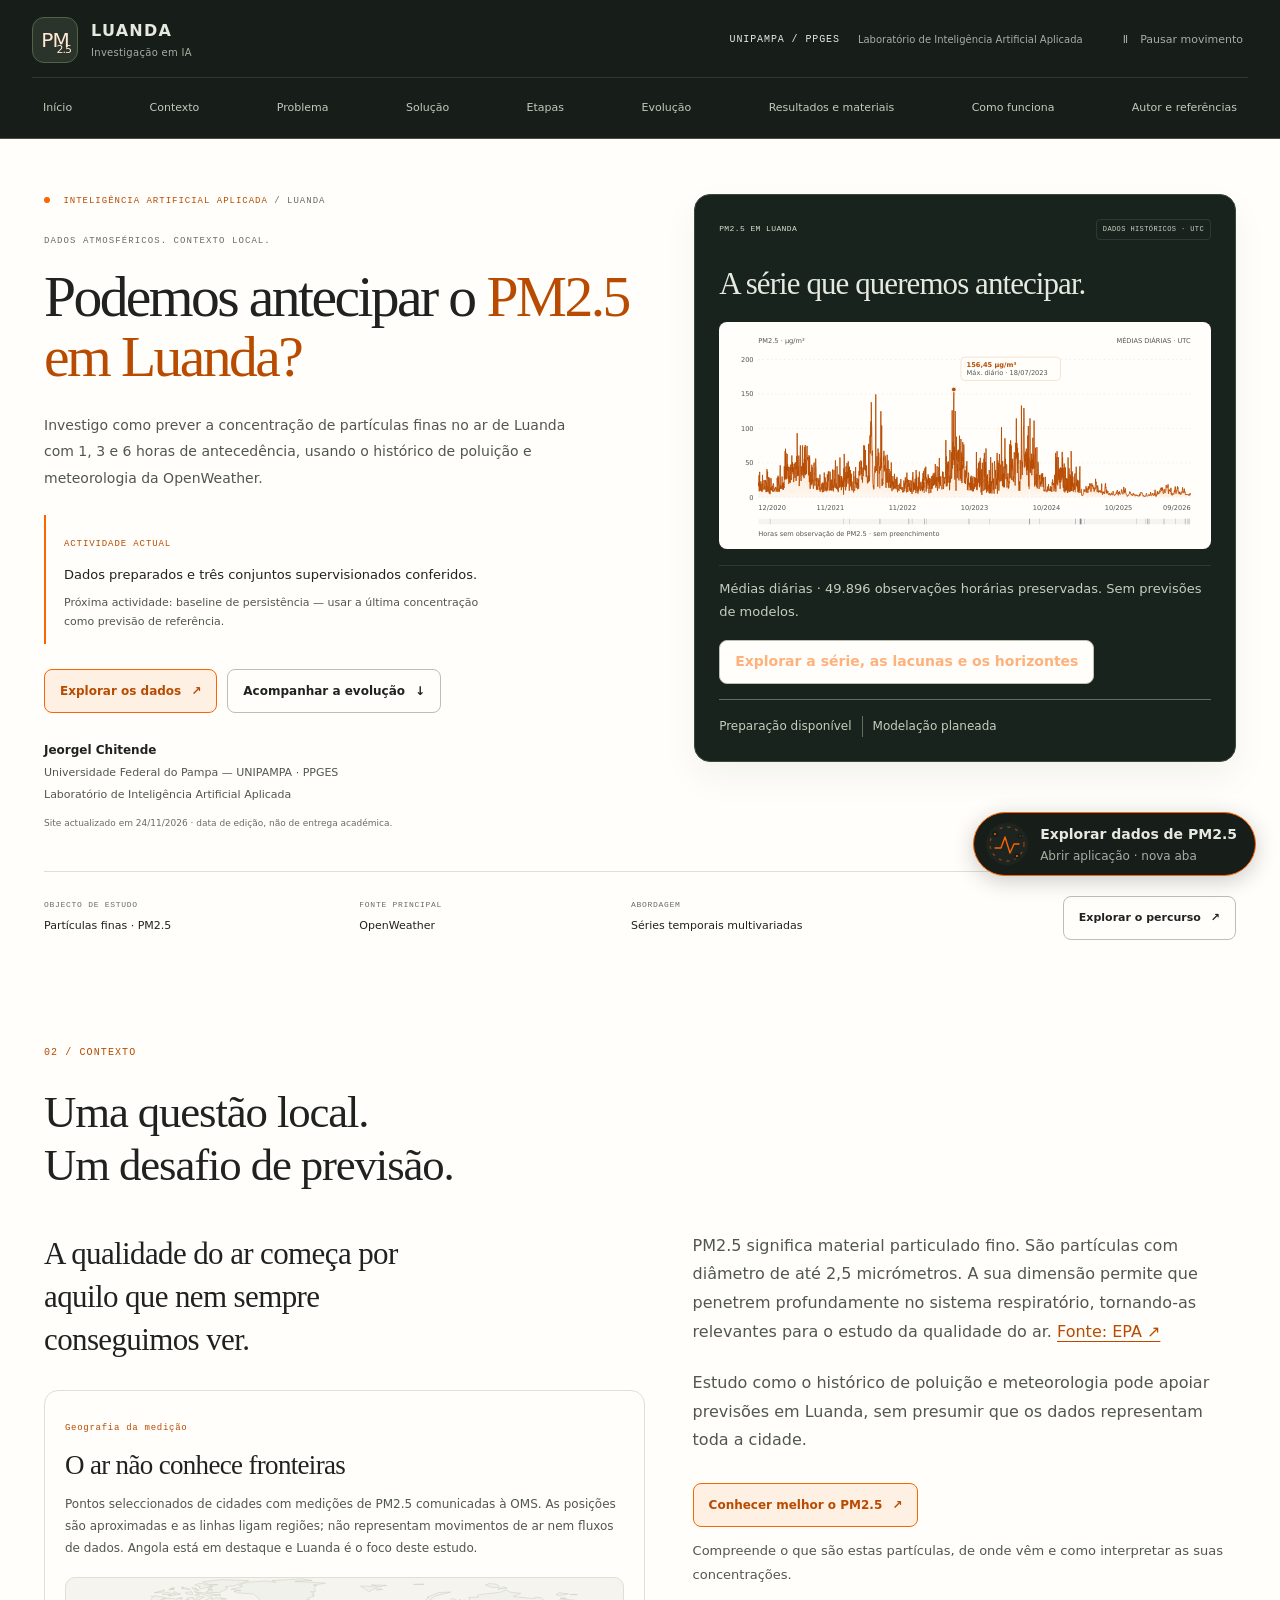
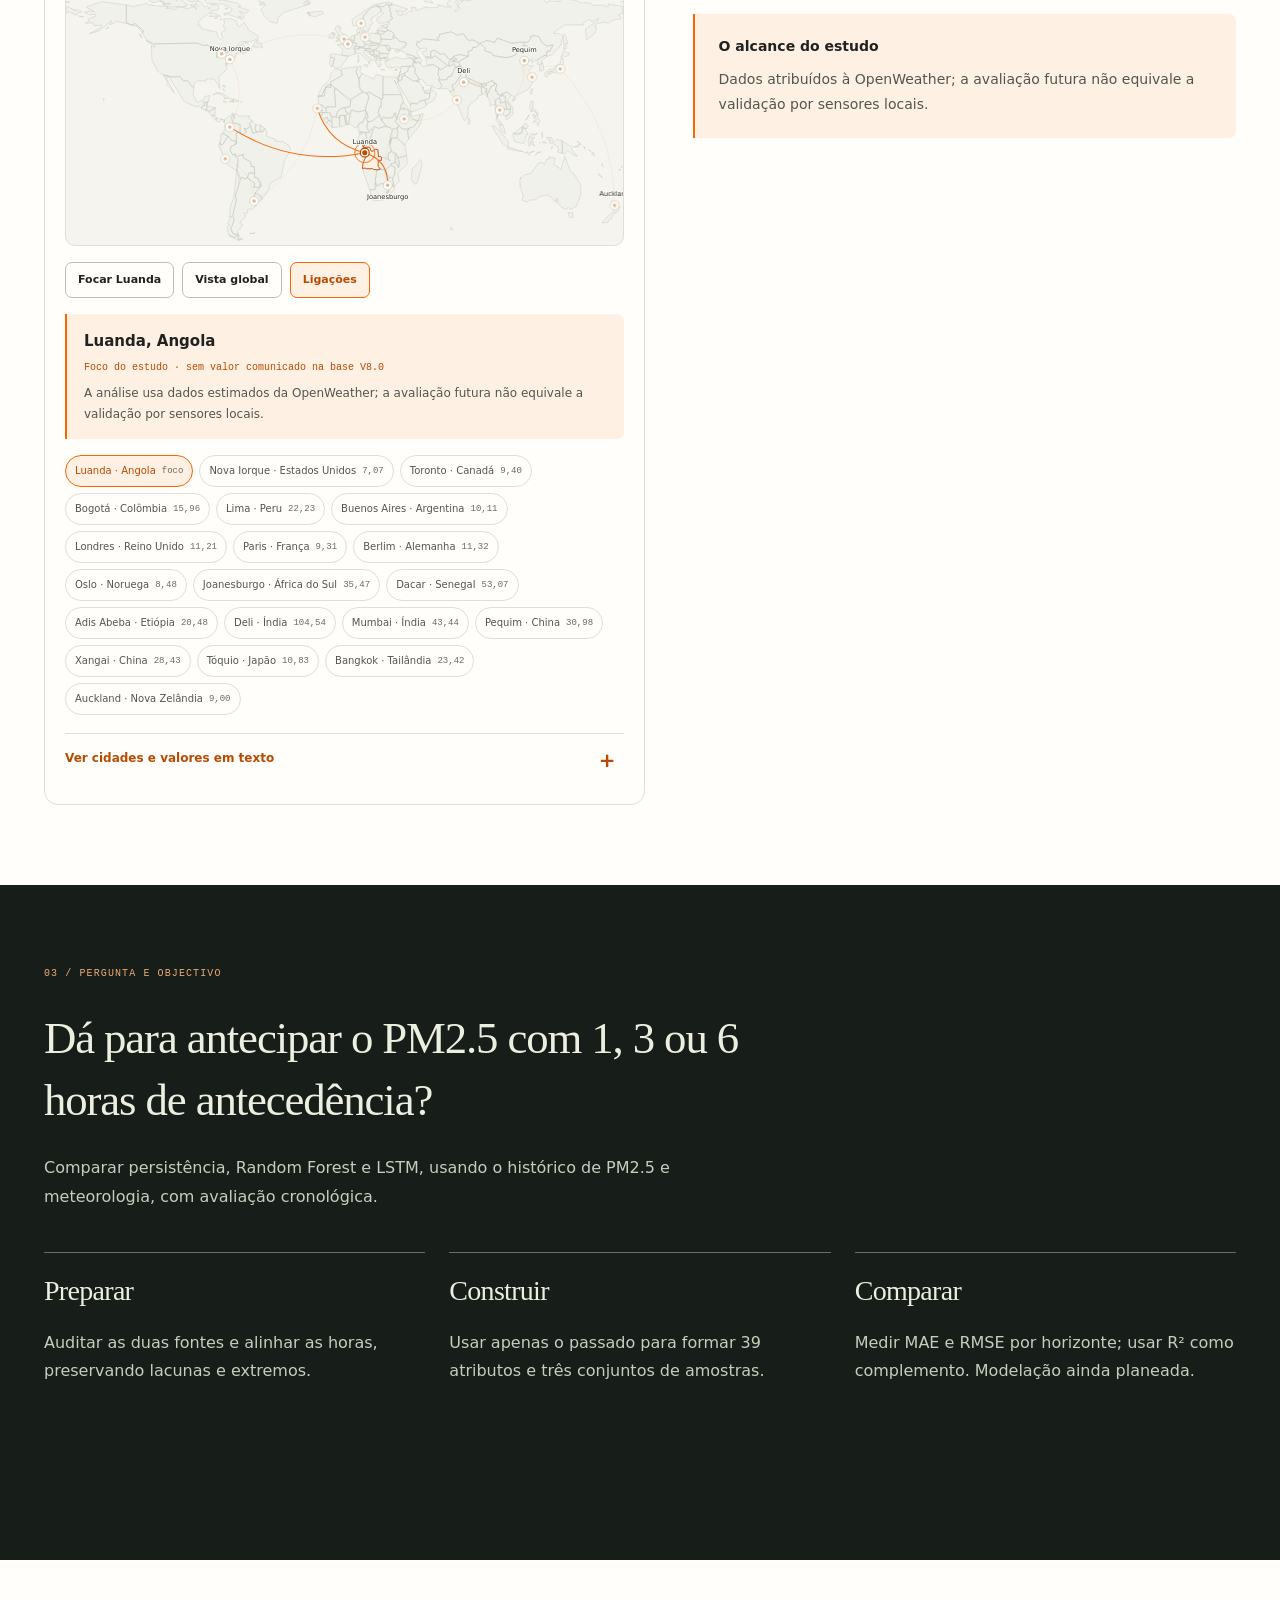
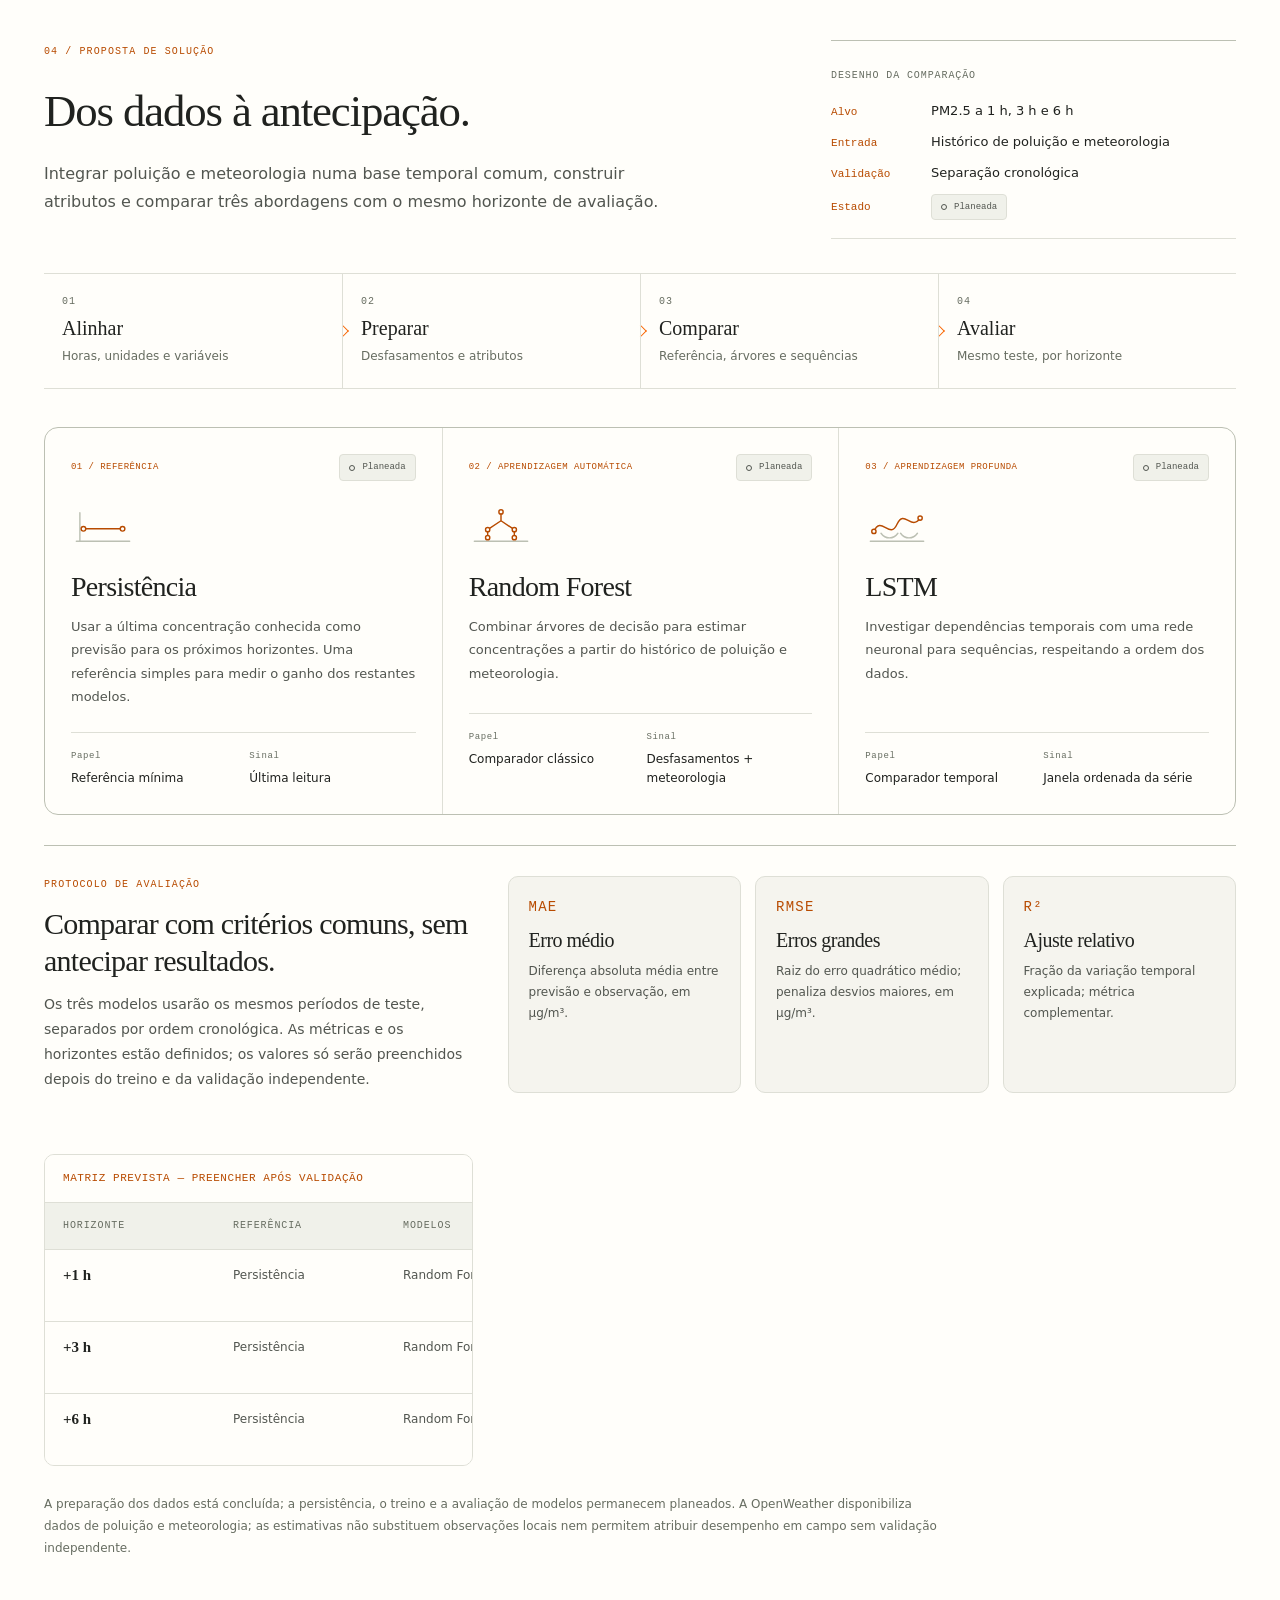
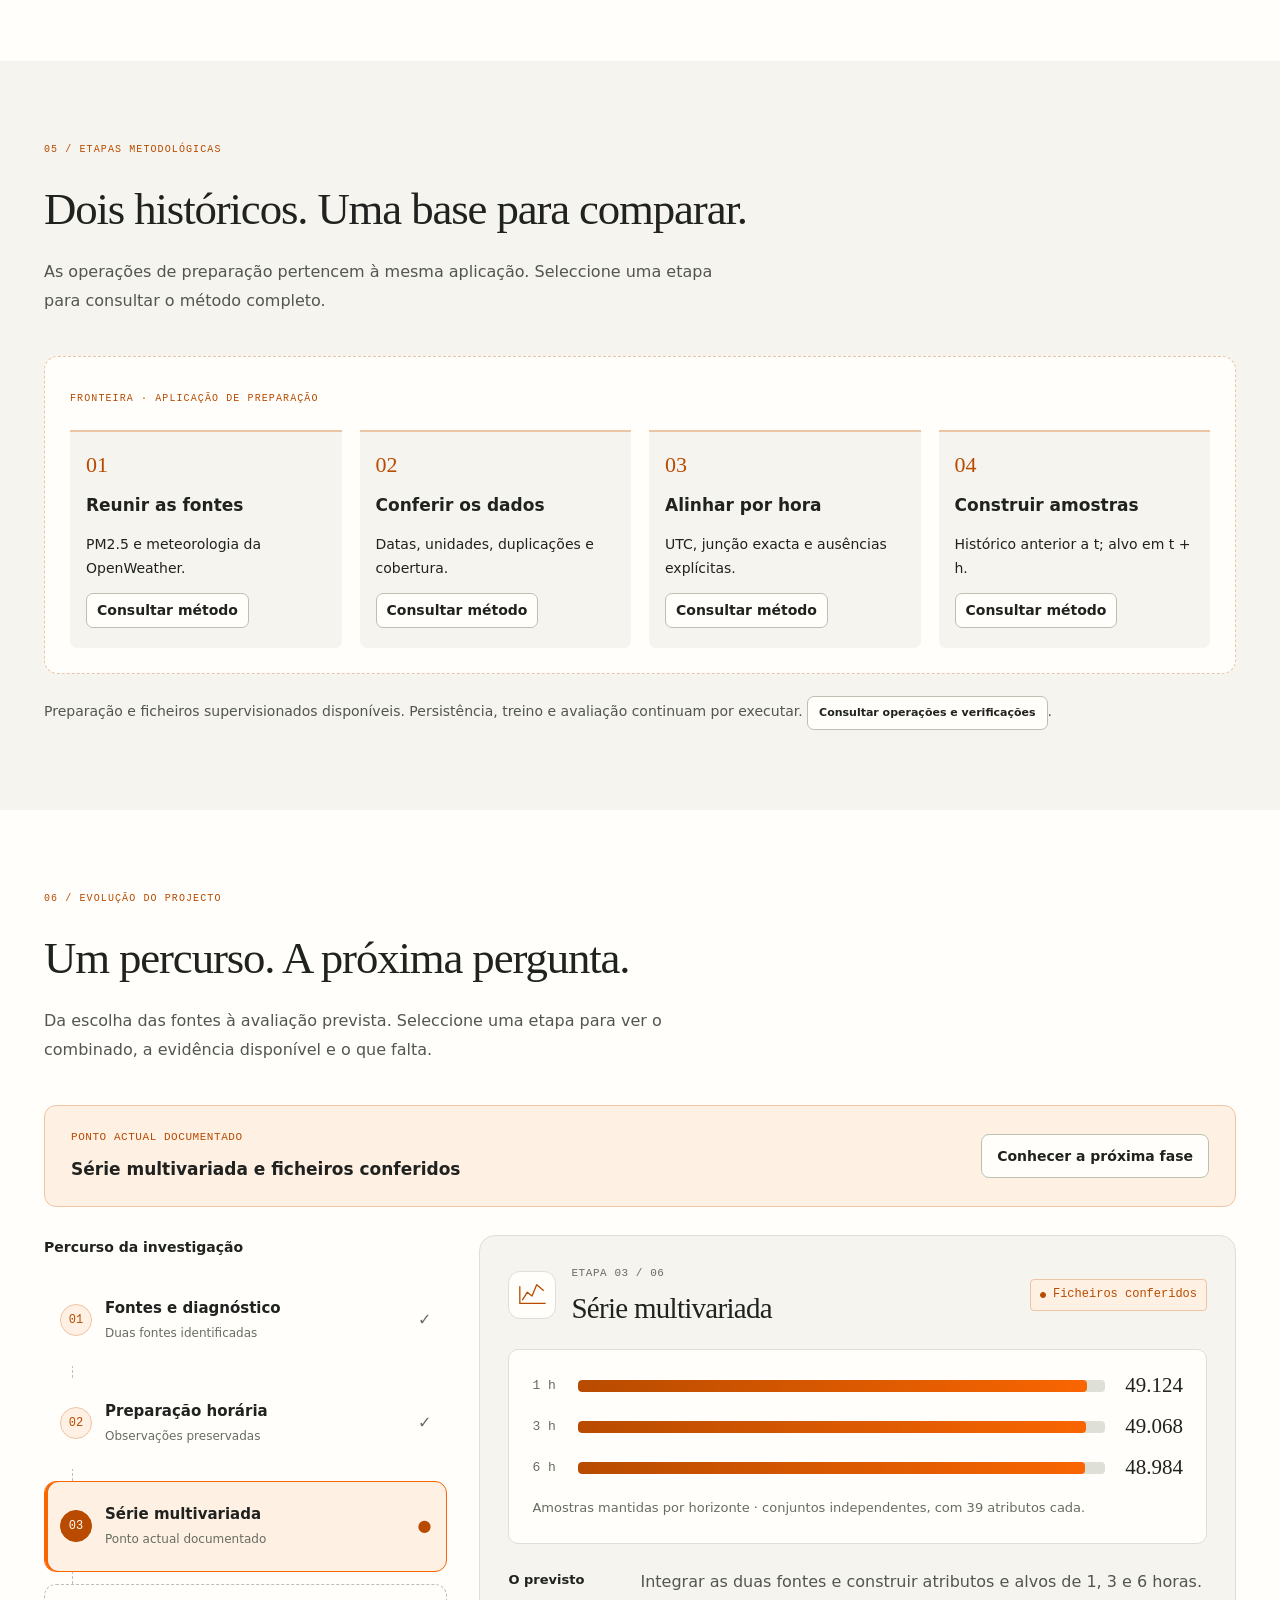
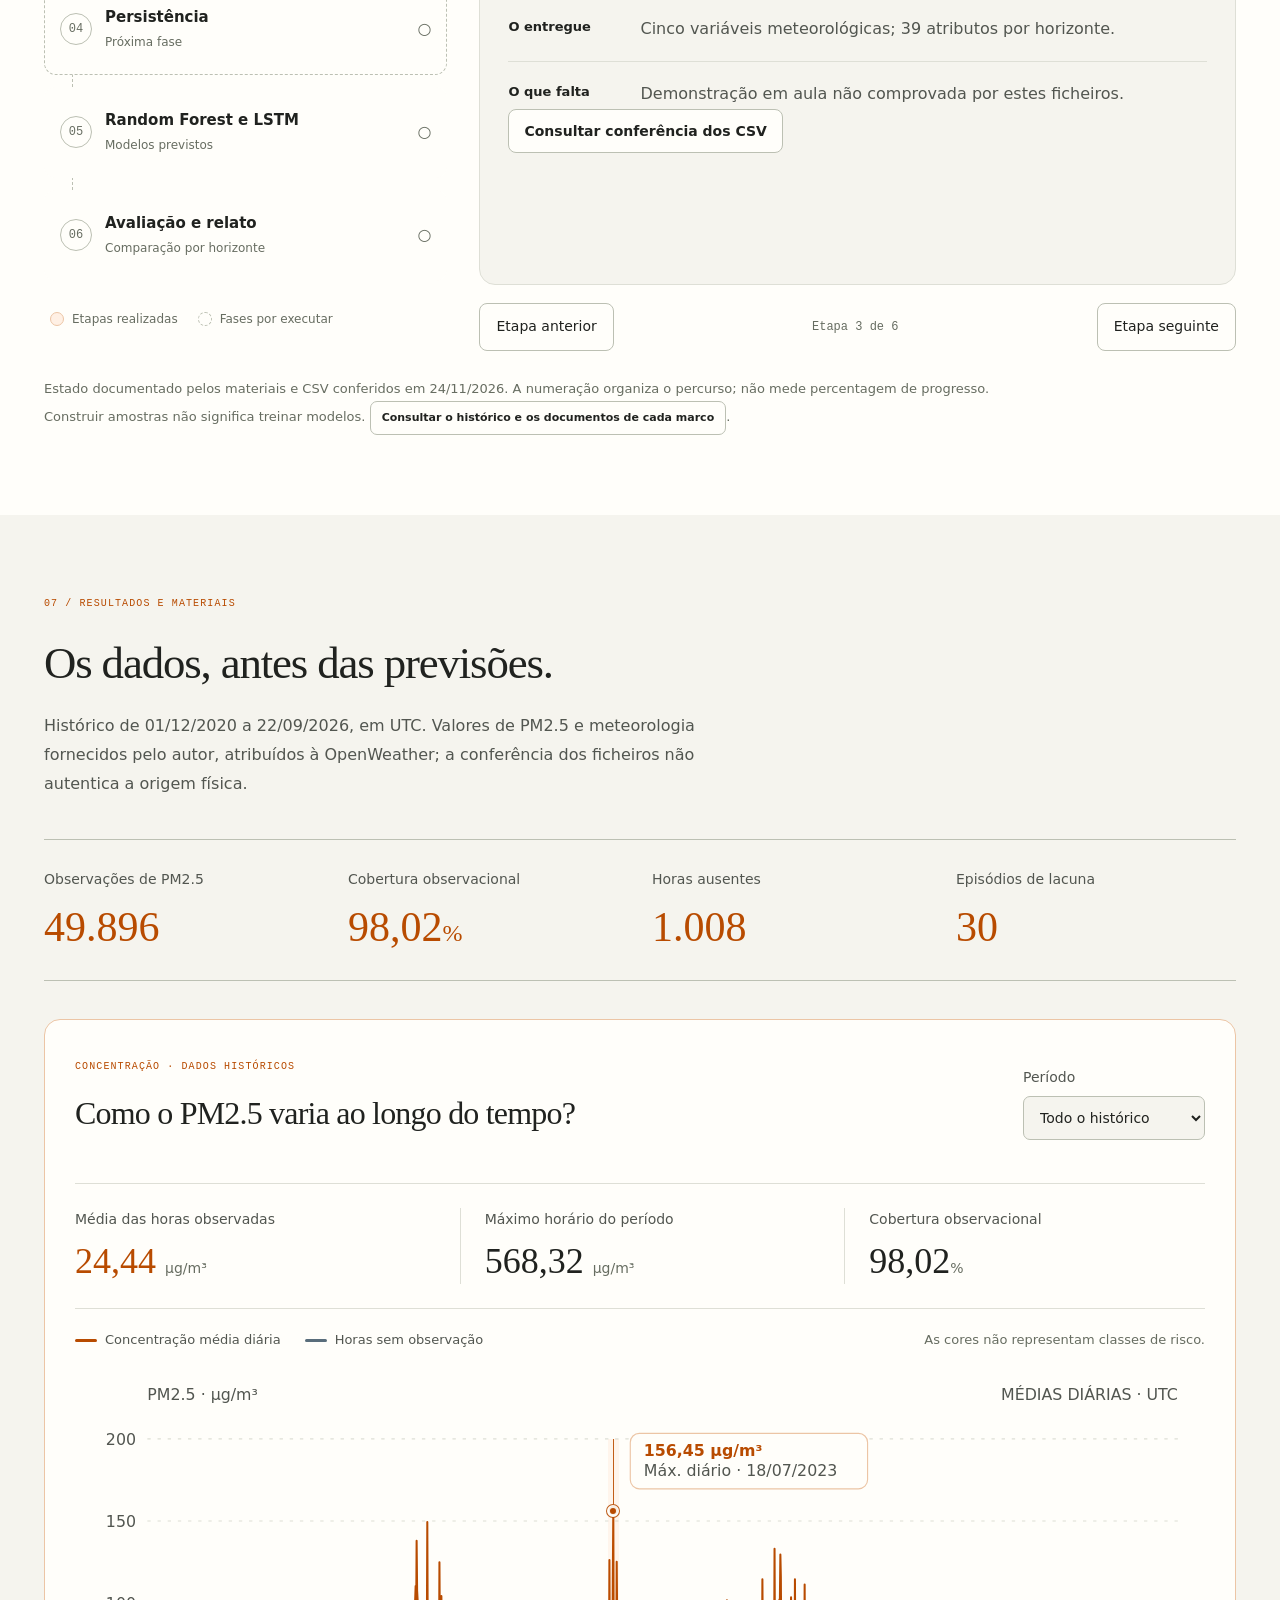
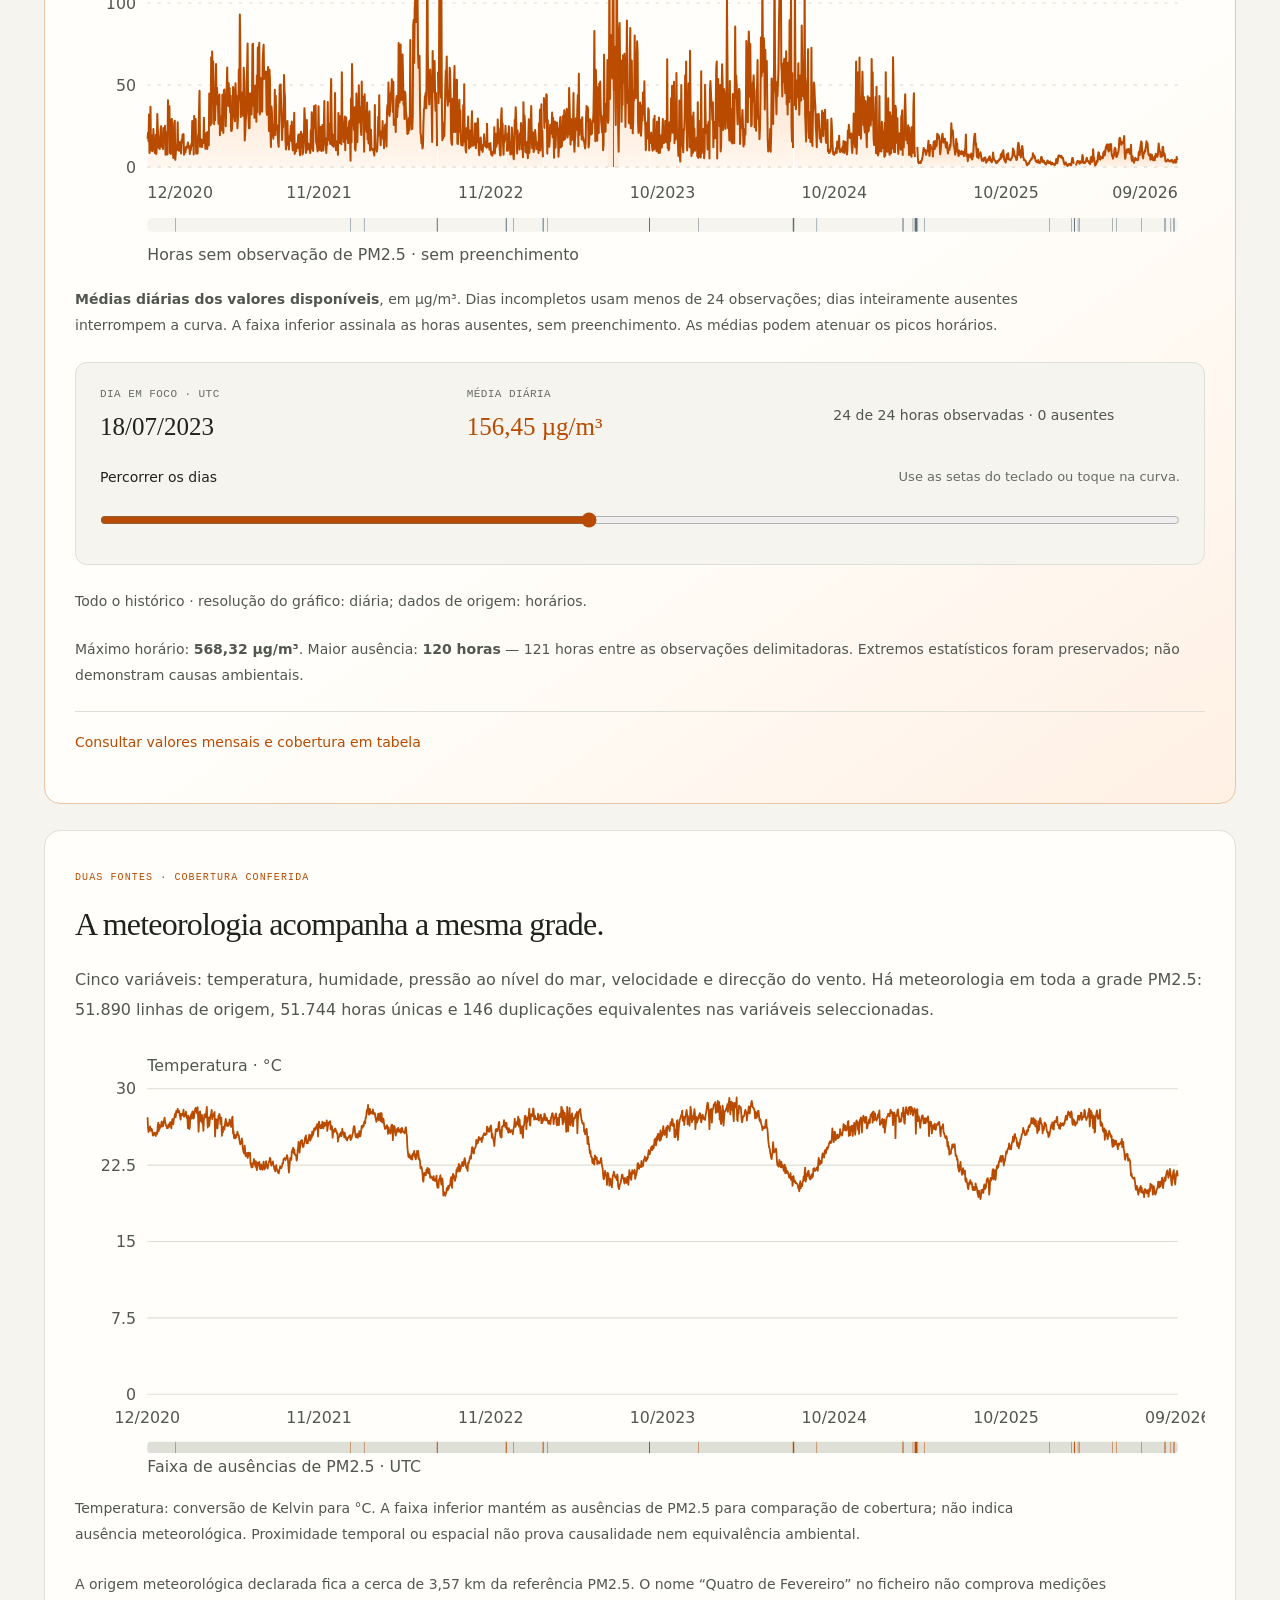
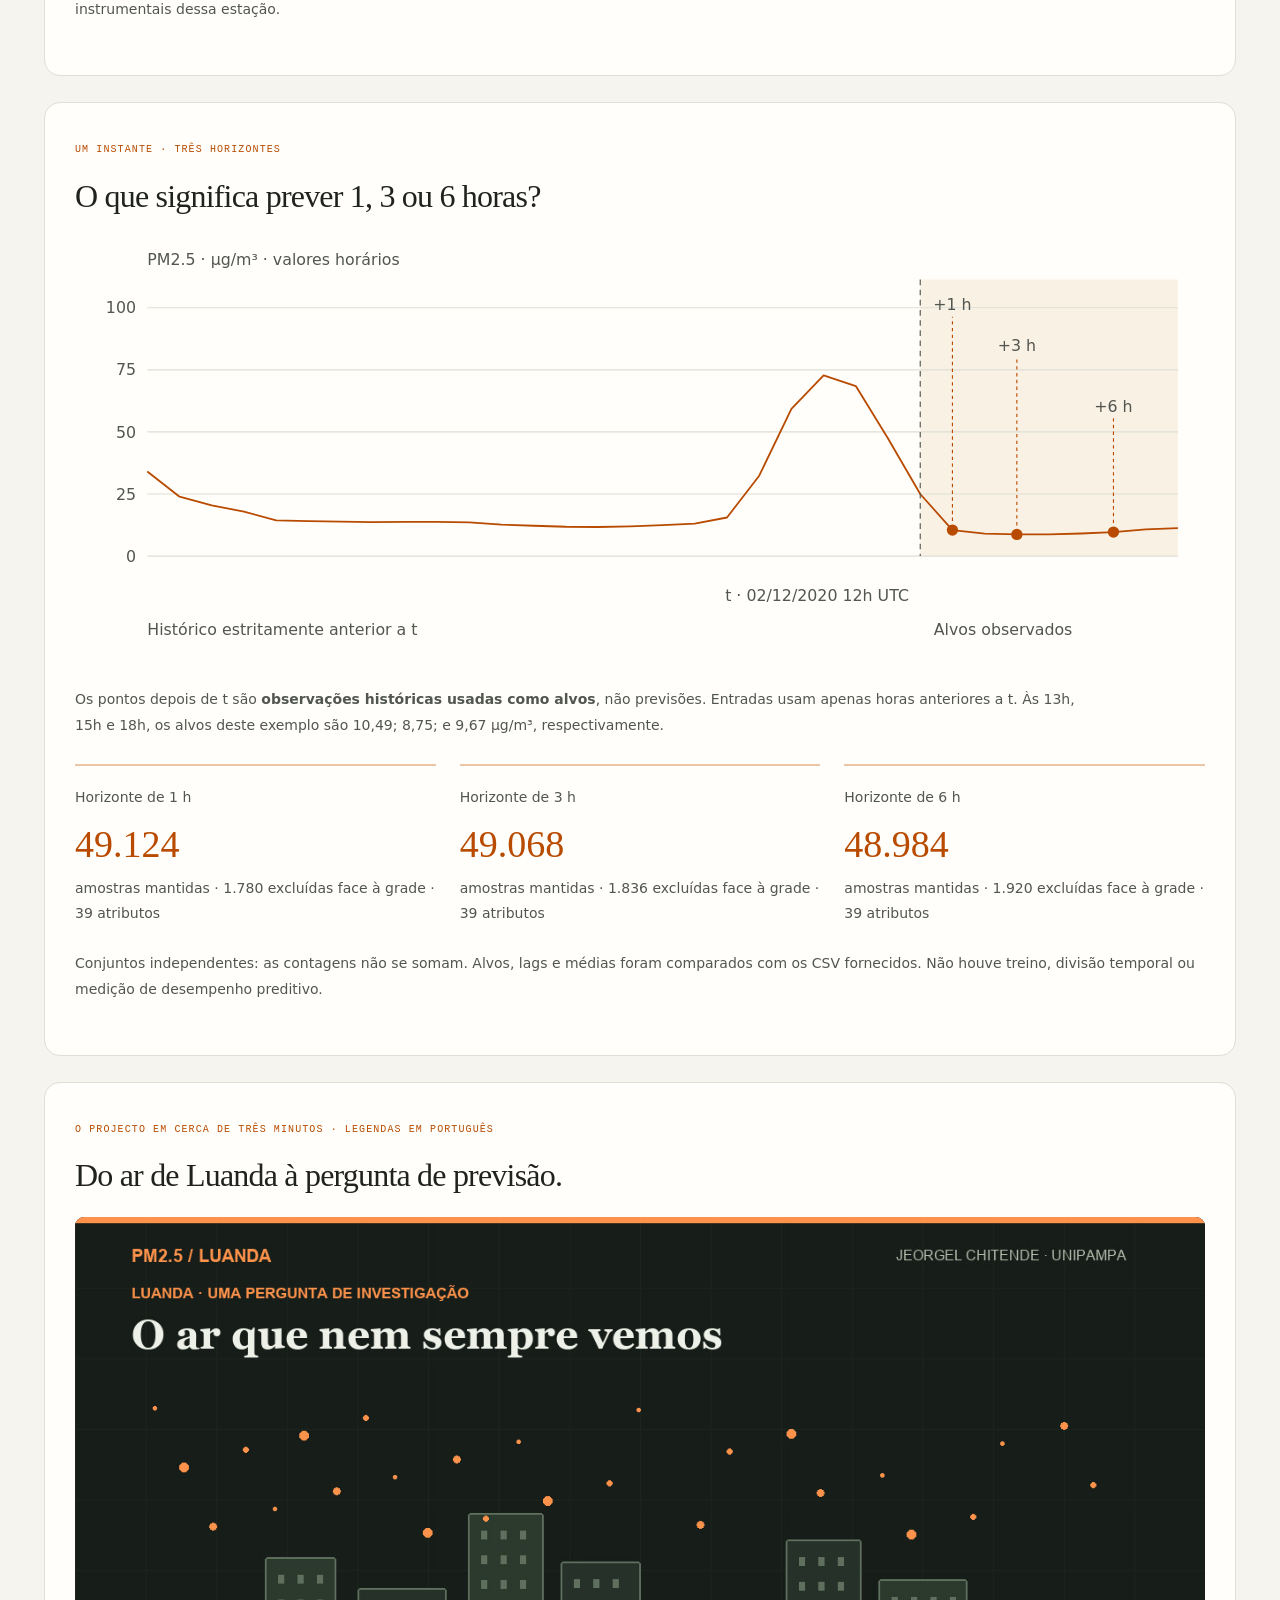
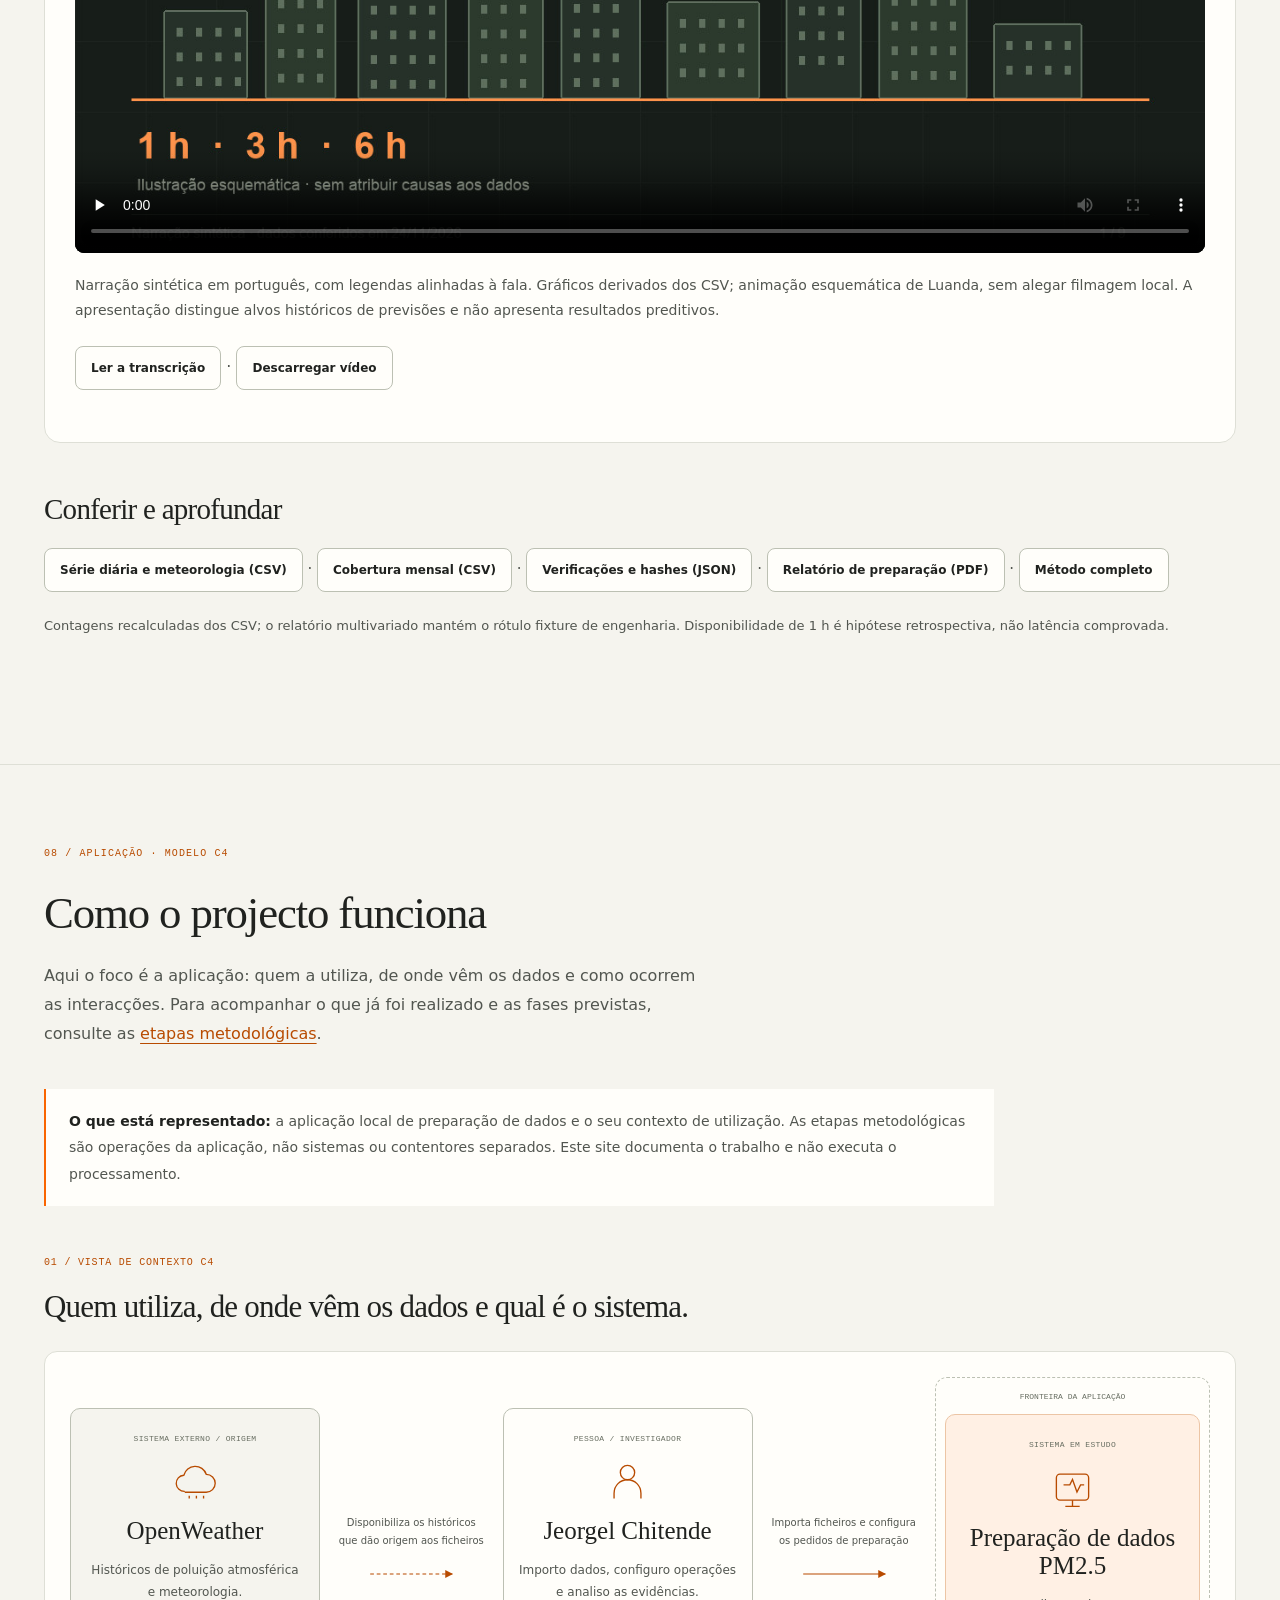
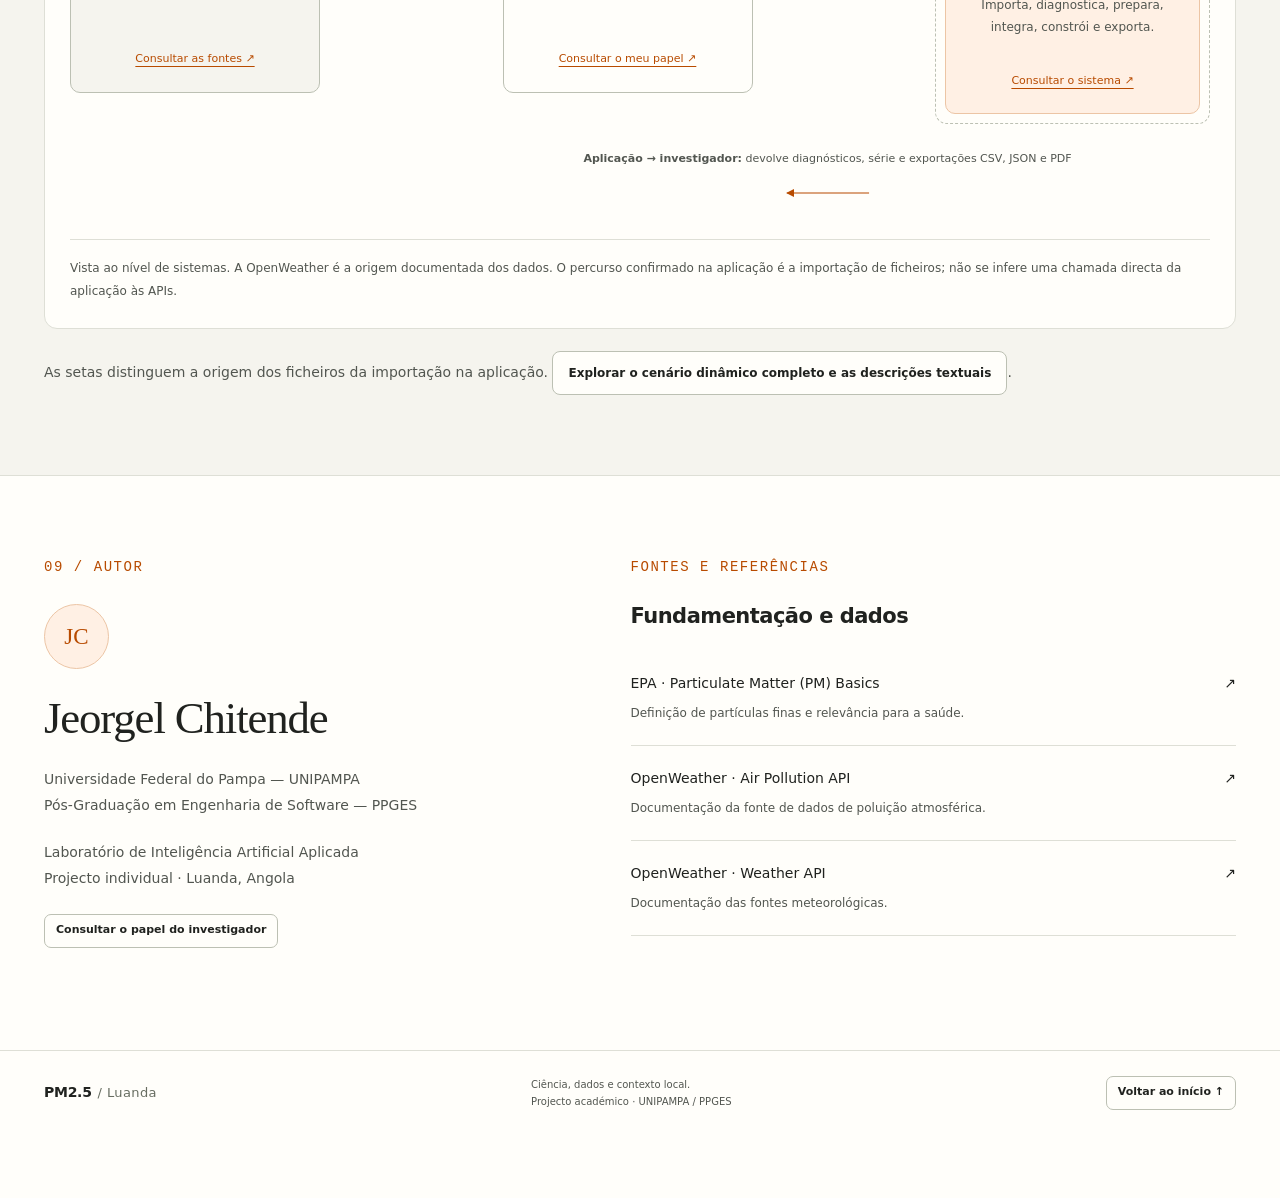
==== commit e2c346b7: "fit made and new version with less text and more visualization has been made" ====
--- a/index.html
+++ b/index.html
@@ -5,71 +5,51 @@
 <title>PM2.5 em Luanda · Jeorgel Chitende | UNIPAMPA</title>
 <meta name="description" content="Projecto académico de previsão de PM2.5 em Luanda com inteligência artificial. Contexto, metodologia e evolução do trabalho de Jeorgel Chitende na UNIPAMPA.">
 <meta name="color-scheme" content="light dark"><meta name="theme-color" content="#fafafa"><meta name="theme-color" content="#101010" media="(prefers-color-scheme: dark)"><meta property="og:type" content="website"><meta property="og:locale" content="pt_PT"><meta property="og:title" content="PM2.5 em Luanda · Prever para compreender"><meta property="og:description" content="Um projecto académico sobre previsão de curto prazo da qualidade do ar em Luanda, Angola."><meta property="og:url" content="https://liaa-jeorgel.github.io/"><meta property="og:image" content="https://liaa-jeorgel.github.io/assets/social.png"><meta property="og:image:alt" content="Projecto PM2.5 em Luanda — UNIPAMPA">
-<link rel="icon" type="image/svg+xml" href="assets/favicon.svg"><link rel="stylesheet" href="assets/style.css"><script src="assets/main.js" defer></script><script src="assets/reading-progress.js" defer></script>
+<link rel="icon" type="image/svg+xml" href="assets/favicon.svg"><link rel="stylesheet" href="assets/style.css"><script src="assets/motion.js" defer></script>
+<script src="assets/main.js" defer></script><script src="assets/data-explorer.js" defer></script><script src="assets/evolution-explorer.js" defer></script><script src="assets/reading-progress.js" defer></script><script src="assets/world-map.js" defer></script>
 </head>
 <body>
 <div class="section-overlay" aria-hidden="true" hidden></div>
 <div class="reading-progress" role="progressbar" aria-label="Progresso de leitura da página" aria-valuemin="0" aria-valuemax="100" aria-valuenow="0" hidden><span class="reading-progress-fill"></span></div>
 <a class="skip" href="#principal">Saltar para o conteúdo</a>
-<header class="header"><div class="container header-inner"><a class="brand" href="#inicio" aria-label="PM2.5 Luanda — início"><span class="brand-icon" aria-hidden="true">PM<sub>2.5</sub></span><span>LUANDA<span class="brand-light">Investigação em IA</span></span></a><button class="menu-toggle" aria-expanded="false" aria-controls="menu" hidden>Explorar <span aria-hidden="true">☰</span></button><div class="sidebar-identity"><span>UNIPAMPA / PPGES</span><span>Laboratório de Inteligência Artificial Aplicada</span></div><nav id="menu" aria-label="Secções do projecto"><a href="#inicio"><span class="nav-number" aria-hidden="true">01</span><span>Início</span><span class="nav-arrow" aria-hidden="true">↗</span></a><a href="#contexto"><span class="nav-number" aria-hidden="true">02</span><span>Contexto</span><span class="nav-arrow" aria-hidden="true">↗</span></a><a href="#objectivos"><span class="nav-number" aria-hidden="true">03</span><span>Problema</span><span class="nav-arrow" aria-hidden="true">↗</span></a><a href="#proposta"><span class="nav-number" aria-hidden="true">04</span><span>Solução</span><span class="nav-arrow" aria-hidden="true">↗</span></a><a href="#metodologia"><span class="nav-number" aria-hidden="true">05</span><span>Etapas</span><span class="nav-arrow" aria-hidden="true">↗</span></a><a href="#evolucao"><span class="nav-number" aria-hidden="true">06</span><span>Evolução</span><span class="nav-arrow" aria-hidden="true">↗</span></a><a href="#materiais"><span class="nav-number" aria-hidden="true">07</span><span>Resultados e materiais</span><span class="nav-arrow" aria-hidden="true">↗</span></a><a href="#como-funciona"><span class="nav-number" aria-hidden="true">08</span><span>Como funciona</span><span class="nav-arrow" aria-hidden="true">↗</span></a><a href="#projectos-relacionados"><span class="nav-number" aria-hidden="true">09</span><span>Projectos relacionados</span><span class="nav-arrow" aria-hidden="true">↗</span></a><a href="#autor"><span class="nav-number" aria-hidden="true">10</span><span>Autor e referências</span><span class="nav-arrow" aria-hidden="true">↗</span></a></nav><div class="sidebar-bottom"><button class="motion-toggle" type="button" aria-pressed="false" hidden><span aria-hidden="true">Ⅱ</span> Pausar movimento</button></div></div></header>
+<header class="header"><div class="container header-inner"><a class="brand" href="#inicio"><span class="brand-icon" aria-hidden="true">PM<sub>2.5</sub></span><span>LUANDA<span class="brand-light">Investigação em IA</span></span></a><button class="menu-toggle" aria-expanded="false" aria-controls="menu" hidden>Explorar <span aria-hidden="true">☰</span></button><div class="sidebar-identity"><span>UNIPAMPA / PPGES</span><span>Laboratório de Inteligência Artificial Aplicada</span></div><nav id="menu" aria-label="Secções do projecto"><a href="#inicio"><span class="nav-number" aria-hidden="true">01</span><span>Início</span><span class="nav-arrow" aria-hidden="true">↗</span></a><a href="#contexto"><span class="nav-number" aria-hidden="true">02</span><span>Contexto</span><span class="nav-arrow" aria-hidden="true">↗</span></a><a href="#objectivos"><span class="nav-number" aria-hidden="true">03</span><span>Problema</span><span class="nav-arrow" aria-hidden="true">↗</span></a><a href="#proposta"><span class="nav-number" aria-hidden="true">04</span><span>Solução</span><span class="nav-arrow" aria-hidden="true">↗</span></a><a href="#metodologia"><span class="nav-number" aria-hidden="true">05</span><span>Etapas</span><span class="nav-arrow" aria-hidden="true">↗</span></a><a href="#evolucao"><span class="nav-number" aria-hidden="true">06</span><span>Evolução</span><span class="nav-arrow" aria-hidden="true">↗</span></a><a href="#materiais"><span class="nav-number" aria-hidden="true">07</span><span>Resultados e materiais</span><span class="nav-arrow" aria-hidden="true">↗</span></a><a href="#como-funciona"><span class="nav-number" aria-hidden="true">08</span><span>Como funciona</span><span class="nav-arrow" aria-hidden="true">↗</span></a><a href="#autor"><span class="nav-number" aria-hidden="true">09</span><span>Autor e referências</span><span class="nav-arrow" aria-hidden="true">↗</span></a></nav><div class="sidebar-bottom"><button class="motion-toggle" type="button" aria-pressed="false" hidden><span aria-hidden="true">Ⅱ</span> Pausar movimento</button></div></div></header>
 <main id="principal" tabindex="-1">
-<section id="inicio" tabindex="-1" class="hero"><div class="container hero-grid"><div><p class="eyebrow"><span class="dot"></span> INTELIGÊNCIA ARTIFICIAL APLICADA <span class="hero-code">/ LUANDA</span></p><p class="research-kicker">DADOS ATMOSFÉRICOS. CONTEXTO LOCAL.</p><h1>Previsão de Curto Prazo de <span>PM2.5 com IA</span> em Contexto Urbano Angolano.</h1><p class="hero-copy">Investigo como prever a concentração de partículas finas no ar de Luanda com 1, 3 e 6 horas de antecedência, usando o histórico de poluição e meteorologia da OpenWeather.</p><aside class="current-stage" aria-label="Estado do projecto"><strong>Actividade actual</strong><p>Consolidação e demonstração da série temporal multivariada.</p><span>Próxima actividade: baseline de persistência — usar a última concentração como previsão de referência.</span></aside><div class="actions"><a class="button primary" href="#contexto">Entender o projecto <span aria-hidden="true">↗</span></a><a class="button secondary" href="#evolucao">Acompanhar a evolução <span aria-hidden="true">↓</span></a></div><p class="byline"><strong>Jeorgel Chitende</strong><span>Universidade Federal do Pampa — UNIPAMPA · PPGES</span><span>Laboratório de Inteligência Artificial Aplicada</span><span class="site-update">Site actualizado em <time datetime="2026-11-17">17/11/2026</time> · data de edição, não de entrega académica.</span></p></div>
-<figure class="hero-figure"><div class="figure-top"><span><span class="diagram-dot" aria-hidden="true"></span> ATMOSFERA → DADOS → IA</span><span class="figure-tag">ESTUDO ACADÉMICO</span></div><div class="diagram-title"><strong>O tempo como<br>variável de investigação.</strong><span>LUANDA<br>ANGOLA</span></div>
-<svg class="academic-scene" viewBox="0 0 560 390" role="img" aria-labelledby="scene-title scene-description"><title id="scene-title">Diagrama conceptual de preparação e horizontes de previsão.</title><desc id="scene-description">Dados atmosféricos e meteorológicos convergem numa série temporal; três ligações representam alvos a uma, três e seis horas. Os elementos animados são ilustrativos e não apresentam medições ou previsões reais.</desc><defs><pattern id="grid" width="28" height="28" patternUnits="userSpaceOnUse"><path d="M28 0H0V28" fill="none" stroke="#ffffff" stroke-opacity=".055"/></pattern><radialGradient id="diagram-halo"><stop stop-color="#f96501" stop-opacity=".19"/><stop offset="1" stop-color="#f96501" stop-opacity="0"/></radialGradient></defs><rect width="560" height="390" fill="url(#grid)"/><circle class="scene-glow" cx="285" cy="205" r="155" fill="url(#diagram-halo)"/>
-<g class="diagram-orbits" fill="none" stroke="#8b7769"><ellipse cx="278" cy="202" rx="145" ry="145" stroke-opacity=".2"/><ellipse class="scene-orbit" cx="278" cy="202" rx="112" ry="112" stroke-dasharray="2 10" stroke-opacity=".5"/><ellipse cx="278" cy="202" rx="76" ry="76" stroke-opacity=".3"/></g>
-<g class="diagram-links" fill="none" stroke="#7d6351" stroke-width="1"><path d="M70 120C150 120 165 202 245 202M70 282C150 282 165 202 245 202"/><path class="horizon-path is-selected" data-horizon="1" d="M310 202C370 202 370 96 476 96"/><path class="horizon-path" data-horizon="3" d="M310 202H476"/><path class="horizon-path" data-horizon="6" d="M310 202C370 202 370 308 476 308"/></g>
-<g class="scene-signal" fill="none" stroke="#ff8a3d" stroke-width="2" stroke-dasharray="3 18"><path d="M70 120C150 120 165 202 245 202M70 282C150 282 165 202 245 202"/></g>
-<g class="scene-particles" fill="#ff8a3d"><circle cx="150" cy="91" r="2"/><circle cx="206" cy="310" r="2.5"/><circle cx="350" cy="59" r="2"/><circle cx="406" cy="260" r="2"/></g>
-<g class="source-node"><rect x="39" y="100" width="42" height="42" rx="12"/><path d="M50 115h20M50 122h14M50 129h17" stroke="#e5d8cd" stroke-width="1.5"/><text x="30" y="169">POLUIÇÃO</text><rect x="39" y="261" width="42" height="42" rx="12"/><circle cx="60" cy="282" r="8" fill="none" stroke="#e5d8cd"/><path d="M60 269v-4m0 34v-4m-13-13h-4m34 0h-4" stroke="#e5d8cd"/><text x="16" y="330">METEOROLOGIA</text></g>
-<g class="core-node"><rect x="245" y="169" width="66" height="66" rx="18"/><path class="core-wave" d="M256 205h7l5-15 9 29 8-23 5 9h10" fill="none" stroke="#fff3e8" stroke-width="2"/><text x="278" y="260" text-anchor="middle">SÉRIE TEMPORAL</text></g>
-<g class="target-node is-selected" data-horizon="1"><circle cx="477" cy="96" r="19"/><text x="477" y="101" text-anchor="middle">1h</text></g><g class="target-node" data-horizon="3"><circle cx="477" cy="202" r="19"/><text x="477" y="207" text-anchor="middle">3h</text></g><g class="target-node" data-horizon="6"><circle cx="477" cy="308" r="19"/><text x="477" y="313" text-anchor="middle">6h</text></g><text class="diagram-axis" x="35" y="31">HISTÓRICO</text><text class="diagram-axis" x="437" y="31">ALVOS FUTUROS</text><path d="M43 365H513" stroke="#ffffff" stroke-opacity=".12"/><text class="diagram-axis" x="43" y="382">PREPARAÇÃO CONCLUÍDA</text><text class="diagram-axis" x="365" y="382">MODELAÇÃO PLANEADA</text></svg>
-<div class="horizon-explorer"><span>EXPLORAR HORIZONTE</span><div class="horizon-options" role="group" aria-label="Horizonte conceptual"><button type="button" data-select-horizon="1" aria-pressed="true">1 hora</button><button type="button" data-select-horizon="3" aria-pressed="false">3 horas</button><button type="button" data-select-horizon="6" aria-pressed="false">6 horas</button></div><p id="horizon-explanation" aria-live="polite">Alvo: concentração de PM2.5 uma hora após a origem da previsão. Modelação ainda planeada.</p></div><label class="animation-control"><input class="animation-pause" type="checkbox"> Pausar animação do diagrama</label><figcaption>Diagrama conceptual · seleccionar um horizonte não calcula previsões.</figcaption></figure></div><div class="container hero-foot"><div><span>OBJECTO DE ESTUDO</span><strong>Partículas finas · PM2.5</strong></div><div><span>FONTE PRINCIPAL</span><strong>OpenWeather</strong></div><div><span>ABORDAGEM</span><strong>Séries temporais multivariadas</strong></div><a href="#metodologia">Explorar o percurso <span aria-hidden="true">↗</span></a></div></section>
+<section id="inicio" tabindex="-1" class="hero"><div class="container hero-grid"><div><p class="eyebrow"><span class="dot"></span> INTELIGÊNCIA ARTIFICIAL APLICADA <span class="hero-code">/ LUANDA</span></p><p class="research-kicker">DADOS ATMOSFÉRICOS. CONTEXTO LOCAL.</p><h1>Podemos antecipar o <span>PM2.5 em Luanda?</span></h1><p class="hero-copy">Investigo como prever a concentração de partículas finas no ar de Luanda com 1, 3 e 6 horas de antecedência, usando o histórico de poluição e meteorologia da OpenWeather.</p><aside class="current-stage" aria-label="Estado do projecto"><strong>Actividade actual</strong><p>Dados preparados e três conjuntos supervisionados conferidos.</p><span>Próxima actividade: baseline de persistência — usar a última concentração como previsão de referência.</span></aside><div class="actions"><a class="button primary action-link" href="#materiais">Explorar os dados <span aria-hidden="true">↗</span></a><a class="button secondary action-link" href="#evolucao">Acompanhar a evolução <span aria-hidden="true">↓</span></a></div><p class="byline"><strong>Jeorgel Chitende</strong><span>Universidade Federal do Pampa — UNIPAMPA · PPGES</span><span>Laboratório de Inteligência Artificial Aplicada</span><span class="site-update">Site actualizado em <time datetime="2026-11-17">24/11/2026</time> · data de edição, não de entrega académica.</span></p></div>
+<figure class="hero-figure evidence-hero"><div class="figure-top"><span>PM2.5 EM LUANDA</span><span class="figure-tag">DADOS HISTÓRICOS · UTC</span></div><div class="diagram-title"><strong>A série que queremos antecipar.</strong></div><img src="assets/data/pm25-todos.svg" width="1000" height="380" alt="Histórico real fornecido: médias diárias de PM2.5 entre dezembro de 2020 e setembro de 2026, com faixa de ausências."><figcaption>Médias diárias · 49.896 observações horárias preservadas. Sem previsões de modelos.</figcaption><a href="#materiais" class="action-link">Explorar a série, as lacunas e os horizontes</a><div class="hero-data-state"><span>Preparação disponível</span><span>Modelação planeada</span></div></figure></div><div class="container hero-foot"><div><span>OBJECTO DE ESTUDO</span><strong>Partículas finas · PM2.5</strong></div><div><span>FONTE PRINCIPAL</span><strong>OpenWeather</strong></div><div><span>ABORDAGEM</span><strong>Séries temporais multivariadas</strong></div><a href="#metodologia" class="action-link">Explorar o percurso <span aria-hidden="true">↗</span></a></div></section>
+<section id="contexto" tabindex="-1" class="section container"><div class="section-heading"><p class="eyebrow">02 / CONTEXTO</p><h2>Uma questão local.<br>Um desafio de previsão.</h2></div><div class="context-grid"><div class="context-left"><p class="lead">A qualidade do ar começa por aquilo que nem sempre conseguimos ver.</p><figure class="pm-map" id="pm-map" aria-labelledby="pm-map-title">
+<figcaption class="pm-map-head"><span class="section-label">Geografia da medição</span><h3 id="pm-map-title">O ar não conhece fronteiras</h3><p>Pontos seleccionados de cidades com medições de PM2.5 comunicadas à OMS. As posições são aproximadas e as linhas ligam regiões; não representam movimentos de ar nem fluxos de dados. Angola está em destaque e Luanda é o foco deste estudo.</p></figcaption>
+<div class="pm-map-frame"><svg class="pm-map-svg" viewBox="0 0 1000 480" role="img" aria-labelledby="pm-map-svg-title pm-map-svg-desc"><title id="pm-map-svg-title">Mapa global de pontos de medição de PM2.5</title><desc id="pm-map-svg-desc">Contornos do mundo com Angola realçada, vinte pontos em cinco continentes e linhas que ligam as cidades. Luanda assinalada em destaque. A lista de cidades abaixo do mapa contém os mesmos dados em texto.</desc><g class="pm-map-zoom"><path class="pm-map-land" d="M1000,338.3 996.5,341.4 1000,338.3ZM994.8,343.1 996,345.3 992.7,345.3 994.8,343.1ZM594.2,287.2 608.9,299.8 612,318.8 604.1,323 596,322.9 593.7,315.8 585.4,312.1 581.7,304 584.5,287.8 594.2,287.2ZM475.9,190.5 475.9,196.5 466.8,196.3 464.1,211.9 452.6,213 459,211.3 468.4,193.1 475.9,190.5ZM158.8,118.3 146,112.1 137.5,100.4 138.9,94.9 123.7,81.8 118.2,84.8 108.3,80.1 108.4,48.3 120.8,51 144.1,45.7 150.7,49.1 154.4,46.8 154.8,49.4 179.9,51 183.6,52.7 179.7,54.4 184.7,55.1 197.6,56.2 199.5,51.9 205.1,51.4 218.2,55.3 228.7,52.1 233,53.3 233,56.5 238.2,50.5 232,47 235.5,40.8 242,42.9 248.5,52.5 252.2,49.8 255.5,52 257.4,56.8 262.4,47.7 270.5,48.5 274.2,50.2 273.9,57.1 261.8,59 238.2,78.1 237,84.7 241.1,85.2 243.6,91 271.5,97.5 271.9,103.9 278,110.8 281.7,106.3 278.3,99.2 287.4,92.8 281.9,85.2 285.2,81.6 283,73.3 294.9,72.9 306.7,77.5 307.5,84.7 312.1,87.2 320.6,80 328.3,93.5 345.1,103.9 345.3,107.7 333.2,114.1 315.6,114.2 302.5,125.7 319.3,117.5 320.9,127.6 329.1,128.8 331.9,125 333.9,128.7 330.4,130.9 316.3,136.5 321,130.8 313.5,131.4 311.7,124.8 307.7,123.6 301.4,131.8 292,131.8 271,143.1 270.7,130.7 254.5,120.7 245.4,121.2 236.6,117 158.8,118.3ZM266.7,72.8 272.6,71.3 266.7,72.8ZM278.4,37.8 275.5,34.8 288.2,37.8 278.4,37.8ZM276.9,74.1 279.8,73.8 276.9,74.1ZM240,30.5 231.1,30.7 236.5,28.2 240,30.5ZM239.3,21.9 232.1,20.8 239.3,21.9ZM231.2,17.7 234.6,18.9 229.7,20.8 226,17.3 231.2,17.7ZM255.1,32.5 230.2,24.5 278.2,30.7 255.1,32.5ZM190.9,19.8 194.8,20.3 184.6,21.2 190.9,19.8ZM191.8,17.6 195.4,18.2 187.4,18.9 191.8,17.6ZM345.6,110.5 342.2,115.6 351.5,117.5 352.6,126.2 349.3,122.5 346.1,125.5 335.4,123 340.7,112.5 345.6,110.5ZM267,63.9 277.5,68.5 257.7,69.2 261.4,61.7 267,63.9ZM281.2,39.4 308.9,45.5 314,50.1 308.9,51.7 328.2,57.9 327.3,60.3 322.4,64.2 311.1,60 320.4,69.7 319.4,72.1 308.9,68.5 316.2,74.6 292.1,65.3 284.1,66.8 283.6,63.2 294.6,62.7 298.2,56.5 296.4,53.8 280.7,46.8 253.7,45.9 249.4,39.8 261.6,34.5 261.7,38.8 271.3,34.6 275.7,40.4 281.2,39.4ZM237.5,33.3 248.6,34.3 235,40.4 233.3,35.7 237.5,33.3ZM158.7,26.6 177.2,21.5 174.7,25.3 158.7,26.6ZM131.4,101.3 134,101 135.6,107.6 131.4,101.3ZM207,15.9 223.1,20.6 207.8,19 210.5,18 207,15.9ZM156.9,120 143.4,112.3 156.9,120ZM162.4,32.3 179.1,35.6 158.1,44.3 150.2,41 155.7,34.9 153,32.8 162.4,32.3ZM200.5,27.6 206.4,28.8 188.3,32.4 183.7,31.4 189.5,29.9 173,29.7 179.4,25.4 197,28.8 193.1,25.6 195.6,24.4 200.5,27.6ZM204.1,36.9 219.2,48.7 214.6,49 215.5,51.5 185.2,52.3 174.1,47.5 187.7,46.1 172.5,45.5 177.5,42.9 168.3,42.1 180,36.1 194.7,37.3 199.5,41.7 198.9,36.9 204.1,36.9ZM221,38.2 217.9,36 229.5,34.6 227.6,37.2 231.8,38.7 231.3,41.7 224.1,42.7 215.3,38.8 221,38.2ZM203.9,35.2 209.7,35.8 207.3,38 203.9,35.2ZM226.4,24.6 227.3,30.4 215.3,28.5 215.1,25.9 226.4,24.6ZM233.3,11.5 243.3,9.3 261.6,15.8 242,19.1 239,17.7 241.3,15.6 231.4,13 233.3,11.5ZM245.6,7.1 279.7,2.9 328.2,4.6 302.3,14.2 286.4,15.8 290.6,18.5 276.2,26.4 251.4,25.4 256.2,23.1 254.8,20.6 264,21.8 255.7,19 263.6,15.7 258.5,12.7 272.6,12 256.7,11.8 245.6,7.1ZM291.1,56 285.5,55.5 289.2,53.1 291.1,56ZM232.6,49 232.6,51.5 222.8,49.4 227.2,46.8 232.6,49ZM320.8,115.4 328.3,118 320.8,115.4ZM322.2,124.9 327.7,127 325.3,128.6 322.2,124.9ZM158.8,118.3 236.6,117 245.4,121.2 254.5,120.7 270.7,130.7 270.3,143.1 292,131.8 301.4,131.8 307.7,123.6 311.7,124.8 314,132.5 305.2,136.3 303.3,140.8 305.7,143.2 295.2,145.6 300.2,145.6 294.6,146.2 291.9,152.3 290.2,150.4 289.1,158.1 287.9,151.6 286.1,154.7 289.6,163.8 274.1,177.7 276.7,198.7 267.5,182.7 260,181.2 251.1,182 251.6,185.4 237,184.3 230.2,189.9 229.1,196.6 219.6,184.6 211.3,185 204.1,176.6 191.6,178 174.6,174 164.9,167 154.4,147.7 153.6,121.1 159.5,124.7 158.8,118.3ZM68.3,216.1 67.5,220 68.3,216.1ZM37.6,79.8 40.1,81.4 34.8,80.4 37.6,79.8ZM74.4,88 77.4,89.3 70.8,91.3 74.4,88ZM108.4,48.3 108.3,80.1 118.2,84.8 123.7,81.8 138.9,94.9 137.4,98.7 127.6,87.5 111.5,82.7 91.3,78.1 78.6,84 81.6,76.8 59.9,94.7 42.3,100 61.9,89.3 63.8,84.8 50.1,85.6 48.6,81.2 40.7,79.4 39.6,74.1 53.4,68.4 53.4,64.9 41.8,66.1 33,62 43.1,58.9 50.9,60.5 36.8,52.9 38.3,51.1 65.1,42.7 108.4,48.3ZM23,68.3 31.4,70 23,68.3ZM742.7,117.6 736.6,125.1 731.1,124 729.1,130 722.1,132.1 722.9,140.8 706.1,137.6 697.7,139.6 690.6,146.5 685.3,144.8 680.3,136.1 672.3,136.9 662.5,129.8 655.4,131.8 655.5,144.3 650.2,140.9 645.8,142.7 639.7,133.1 647.3,131 647.3,125.6 636.4,127.1 629.1,120.4 632.1,113.4 634.9,115.4 641,109.2 670.4,112.2 666.6,108.3 671.4,104.9 670.7,101.4 691.9,96.7 704,103.1 713.6,99.8 722.3,112 731.6,111.3 742.7,117.6ZM655.5,144.3 655.4,131.8 662.5,129.8 672.3,136.9 680.3,136.1 689.6,146.5 697.1,141.1 695.6,143.6 702.9,145.8 699.4,148.2 692.6,146.3 688.1,150.2 688.4,158.4 662.9,139.4 655.5,144.3ZM891.7,292.7 910.1,304.5 908.9,308.9 918.6,319.7 910.9,318.2 902.1,309.7 896.2,315.5 891.8,314.8 891.7,292.7ZM924,296.3 924.5,300.1 918.5,293.2 924,296.3ZM920.3,303.7 912,303.4 918.9,302.4 922.6,298 920.3,303.7ZM929.9,302 933,307 929.9,302ZM891.7,292.7 891.8,314.8 882.3,312.4 885.2,308.7 883.1,302.2 871.3,295.9 869.4,297.8 866.6,293.5 871.4,291.4 862.6,287.1 872.2,286.6 876.3,295.3 881.8,289.7 891.7,292.7ZM847.1,314 843.3,319 847.1,314ZM872.8,307.3 873.6,302.3 872.8,307.3ZM827.5,270 825.9,273 830.5,280.9 827.3,281.3 822.6,297.5 806.2,293.9 802.6,282.5 804.6,277.2 807,281.3 816.1,279.8 821.8,269.4 827.5,270ZM859.4,293.4 863.4,297 855.3,295.4 859.4,293.4ZM852.4,296.8 850,294.7 852.4,296.8ZM855.4,276.6 855.8,287 855.4,276.6ZM841.5,281 847.9,279.1 833.4,285.7 835.9,288.7 842.6,286 837.5,290.4 842.1,302 837.5,299.4 836,292.8 832.8,303.1 829.9,293.4 832.8,283.4 835.8,279.5 841.5,281ZM834.2,318.6 830.5,316.3 834.2,318.6ZM837.1,312.8 841.4,311.3 833.1,313.7 837.1,312.8ZM828.5,312.2 830.9,313.4 824.3,314.5 828.5,312.2ZM801.4,305.7 821.4,312.2 792.7,307.1 794.6,303.9 801.4,305.7ZM789.9,287.6 794.7,294.3 793.9,303.7 785,298.2 764.7,265.4 770.8,266.2 789.9,287.6ZM309.3,461.9 318.1,470.5 309.4,469.4 309.3,461.9ZM339.9,386.1 337.5,400.3 342.3,408.7 335.5,414.8 326.8,415.2 325.7,422.6 319.1,422.8 323.7,427.8 313.1,437.9 312.3,440.5 317.7,443.6 307.9,455.4 310.7,460.9 300.2,459.7 296.1,450.7 302.2,435.3 299.6,426.8 306.1,399.5 304.1,390 310.3,374.9 310,366.8 315.9,357.7 321.2,361 325.4,358.4 339.5,369 337.2,375.6 345.3,376.5 349.6,370.3 351,375 339.9,386.1ZM309.3,461.9 309.4,469.4 314,469.5 310.7,471.9 292.6,462.5 302.5,466.7 309.3,461.9ZM306.7,343.4 313.9,361.6 304.1,390 306.1,399.5 299.6,426.8 302.2,435.3 296.1,450.7 300.2,459.7 309.5,460.7 301.6,466 291.8,460.6 290,448.5 294.1,442.6 289.9,441.6 298,427.2 293.5,430.1 295.6,409.5 301.6,393.5 306.7,343.4ZM581.5,299.2 585.4,312.1 579.8,312.8 578.8,323.8 582.5,328.8 575.5,323.2 561.5,321.4 560.4,308.6 548.5,311.2 545.4,303.8 533.8,303.5 544.5,295.9 554.1,266.9 562.2,270.3 571.3,266.2 582.5,268.4 586.6,276.5 583,281.9 581.5,299.2ZM615.5,289.6 613.8,274.5 617,269.6 624.9,267 635.9,252 636,245.4 642,243.3 635,265.9 615.5,289.6ZM608.9,299.8 594.2,287.2 597.3,277.5 594.5,269.6 598.1,265.3 605.9,271.8 616.3,270.7 613.8,274.5 615.5,289.6 608.9,299.8ZM568.2,256.1 560.9,241.4 564,230.9 566.4,231.2 566.2,216.3 569.4,216.3 569.4,209.6 602.4,209.6 606.7,223.1 602.4,226.6 594.4,254.6 591,242.5 587.1,250.8 574.3,251.9 569.6,249.2 568.2,256.1ZM566.2,217.8 566.4,231.2 564,230.9 560.9,241.4 563.5,246.3 549.9,257.3 542.4,258.9 538.8,251.7 543,250.2 537.6,235.4 544.2,215 541.3,206.7 544.1,204.8 566.2,217.8ZM300.8,217.3 300.8,222.9 293.2,221.9 299.1,220.8 296.7,216.6 300.8,217.3ZM300.8,222.9 301.1,216.7 310.2,221 300.8,222.9ZM996.5,43.6 1000,42.2 996.5,43.6ZM636.4,127.1 629.7,133.2 635,142.6 632.8,144.8 601.9,131 608.7,124.9 606.3,123.2 610.4,122 611.3,116.3 598.2,113 593.8,107 588.3,107.8 587,104.5 590.8,103.6 585.8,96.2 578.3,94.1 575.8,89.7 580.9,81 578,79.4 587.5,71.4 583.4,69.1 583.9,61.5 580.7,57.7 583.3,55.1 579.4,50.5 589.3,47.6 614.1,55.9 606.6,60.8 592.2,58.7 596.7,61.2 597.1,66.2 602.8,68.1 603.3,63.7 610,65.8 616.9,59.2 622.1,60.6 620.7,52.2 628.5,53.2 628.7,58.6 649.2,51.2 648.6,53.4 666.5,53.1 669.7,50.9 668.2,47.8 690.3,53.8 692.2,52 685.9,49.2 685.3,43.8 694.3,37 702.2,39.8 699.6,42.6 704.6,52.7 698,59.8 701.2,60.3 708.5,54.9 704.4,48.6 706.7,45.2 703.1,42.4 707.4,37.8 712.1,43.4 710.8,41 715.5,39.7 726.4,41.4 723.6,35 741.2,34 738.9,32.2 742.1,30 779.9,25.6 789.9,21.3 797.9,25.4 817,27.6 803.9,33.2 842.2,37.3 842.4,34.7 852.7,35.3 864.7,44.7 867.4,41.1 888.5,42.3 886.5,39.2 890.2,37.7 915.3,39.9 924.9,44.5 941.7,44.4 947.1,49.2 966.2,48.7 971,51.7 974.5,50.7 973.5,47 1000,50.8 1000,64.3 992.8,65.5 997.9,73.3 982.4,75.5 973.1,81.5 969.2,79.2 954.3,81.6 950,87.1 953.3,89.2 950.3,98.5 935.5,111.5 933.1,92.1 954.6,77.3 956.9,72.5 944.8,79.3 942.5,75.1 935.3,76.3 928.4,81.9 930.7,84 895,84.4 875.4,98.9 888.6,100.8 892.6,104.5 889.1,120.2 874.6,137.2 863.3,141.2 864,131.9 869.7,131.3 875.1,120.1 863.9,122.4 854.6,115.7 849.9,105.5 843.3,103.2 833.8,105.6 835.4,108.3 827.4,116.6 817.7,114.1 801.3,117.4 774.6,108 770.2,115.9 756.2,112.2 742.7,117.6 731.6,111.3 722.3,112 713.6,99.8 704,103.1 691.9,96.7 670.7,101.4 671.4,104.9 666.6,108.3 670.4,112.2 641,109.2 634.9,115.4 632.1,113.4 629.1,120.4 636.4,127.1ZM760.5,10.1 771.9,11 778.3,14.3 777.6,17.3 763.8,16.8 753.3,12.4 760.5,10.1ZM785.7,16 792.7,17.9 776.2,20.5 785.7,16ZM885.6,26.6 903,28.5 886,31.7 880.5,29.5 885.6,26.6ZM911.7,29.3 918.7,30.1 905.9,29.8 911.7,29.3ZM888.5,35.9 898.9,36.5 888.5,35.9ZM624.6,11.5 643.1,11.2 624.6,11.5ZM563.1,100.3 554.6,100 559.1,97.4 563.1,100.3ZM648.6,34.6 669.9,26.2 691.3,25.2 662.4,32.8 653.9,39.3 659.8,44.9 643.3,42.3 651.2,35.1 648.6,34.6ZM897,102.4 901.8,118.4 897.7,117.3 898.6,128 896.5,125.9 894.7,128.6 893.6,103.8 895,100.6 897,102.4ZM14.1,56.8 15.7,59.7 15.1,57.3 22.6,57.8 28.1,60.9 20.7,62.7 19.6,66.8 3.6,60.5 0,64.3 0,50.8 14.1,56.8ZM3.6,44.3 0,42.2 6.7,43 3.6,44.3ZM592.9,128.5 601.5,130.2 594.1,134 590.2,130.7 592.9,128.5ZM280.6,193.4 283.8,194.1 280.6,193.4ZM283.9,192.5 285.6,196.5 283.9,192.5ZM282.8,198.7 284.6,203.6 282.8,198.7ZM330,459.2 339.6,458.2 330,459.2ZM542.1,14.6 559.8,17 544.2,24.4 529,14.7 542.1,14.6ZM586.4,48.8 579.4,50.5 580.6,48.1 577,46.8 568.7,51.9 559,49.5 550,52.2 534.9,67.4 534.2,80.7 530.6,85 515.7,85.9 513.9,74.5 553.3,47.9 578.2,43.3 586.9,45.8 583.3,46.7 586.4,48.8ZM576.1,13.3 564,15.5 548.2,12.4 576.1,13.3ZM568.7,20.8 557.6,21.4 563.6,18.7 568.7,20.8ZM370.1,4.6 424.7,1.6 442.1,4.3 411.4,6.1 466.1,9.2 444.3,12.9 450.7,13.1 445.3,17.7 448.7,23.7 439.8,24.9 444.9,26.7 445.6,29.6 442.6,29.9 446.2,32.8 434.5,36.1 438.1,39.9 431.1,39.4 439.6,45.1 429,42.5 426.8,46.6 437.9,46.9 389.4,62.7 381.1,72.1 379.5,80.8 375.6,81 365.9,78.2 356.6,68.9 350.1,56.8 358.7,47.6 348.1,48.6 349,44.5 357.2,45.4 344.9,41.7 348,38.6 337.3,28.7 309.7,26.8 301.7,23.6 314.5,22.4 296.4,20.1 317.5,15.6 311,13.1 326,7.5 360,5.3 376.3,7.9 370.1,4.6ZM691.5,448.3 695.2,452 691,452.2 691.5,448.3ZM847.1,314 853.7,312.3 847.1,314ZM545.4,380.5 555.3,380.2 555.3,367.7 560,374.3 564.8,369.4 571.3,370.1 581.8,358.6 586.6,359.2 588.4,371.3 585.2,374.3 591.2,374.3 590.2,379.6 571.6,398.7 552.4,400.4 545.4,380.5ZM580.5,381.8 575,384.9 577.1,387.5 580.5,381.8ZM580.5,381.8 577.1,387.5 575,384.9 580.5,381.8ZM174.6,174 191.6,178 204.1,176.6 211.3,185 217.6,183.3 224.9,194.8 230.2,196.5 228.1,208.1 233.6,220.3 237.7,222.6 246.1,220.1 249.2,213 258.2,211.1 256,222.2 247.2,223.7 248.7,229.6 245.1,229.6 243.8,234.8 239.2,230.1 231.8,231 212.5,222.1 185.7,178.6 181.2,176.5 181.5,182 194.8,206.8 180.4,190.2 182.9,187.4 174.6,174ZM339.9,386.1 350.6,392.3 350.5,400.2 343.8,401.8 337.7,398.6 339.9,386.1ZM351.7,398.1 350.6,392.3 339.9,386.1 351,372.3 345,359.5 339.1,358.6 338.2,339 332.9,338.9 331.9,330.5 318.3,323 318.5,316.9 304,321.2 304.2,316 299.5,317.9 294.5,309.4 297.5,301.8 305.9,298.5 306.1,278.1 312.4,277.1 317.9,281.3 324,276.5 320,270.2 324.7,271.2 331.3,266.4 336,279.5 344.5,275.5 352.9,276.8 357.5,269.7 361.2,278.1 360,284.2 375.3,289.2 376.2,293 388.9,293.7 401.1,301.4 403.5,308.8 392.6,328.1 386.3,358.1 367.6,368.1 364.2,380.9 351.7,398.1ZM306.9,321 318.5,316.9 318.3,323 331.9,330.5 332.9,338.9 338.2,339 339.3,351.4 328.4,350.3 325.9,359.2 321.2,361 315.9,357.7 311.6,361.3 306.7,343.4 309.3,326.4 306.9,321ZM305.9,298.5 297.5,301.8 294.5,309.4 299.5,317.9 304.2,316 304,321.2 309.3,326.4 308.4,339.7 304.5,346 288.9,333.5 273.9,300 276.9,295.5 276.5,298.9 281.6,299.3 291.4,284.1 297,291.7 305.4,293.2 305.9,298.5ZM314.2,279.7 312.4,277.1 306.1,278.1 305.9,298.5 305.4,293.2 297,291.7 291.4,284.1 280.6,278.2 285.8,270.9 284.8,255.1 300.7,241.9 296.4,253 300.1,260.3 312.9,263.3 314.2,279.7ZM285.1,254.6 283.7,259.5 280.2,253.5 275.3,259.5 269.9,256.7 269.6,251.9 285.1,254.6ZM270.7,251.6 269.5,256.1 261.3,247.1 267.6,247 270.7,251.6ZM267.6,247 261.9,246.5 256.5,240.3 268.1,233.2 267.6,247ZM269,233.3 257.5,240.1 251.8,235.2 255.8,230.3 269,233.3ZM251.8,235.2 255.8,239.5 249.7,237.5 251.8,235.2ZM243.8,234.8 245.1,229.6 248.7,229.6 247.2,223.7 252.4,223.7 252.1,230.2 254.9,230.8 251.8,235.2 249.7,237.5 243.8,234.8ZM252.4,223.7 255.3,221.9 253,230.2 252.4,223.7ZM331.3,266.4 324.7,271.2 320,270.2 324,276.5 315.8,281.5 311.6,274.4 312.9,263.3 300.1,260.3 297.5,248.6 301.9,244.1 302,253.1 301.7,246.9 305.7,242.8 310.6,248.3 328.1,247.7 326.7,250.3 334,255.7 329.4,263.8 331.3,266.4ZM342.9,277.5 334.3,277.9 333.4,267 329.4,263.8 334,255.7 341.3,263.8 338.8,270.2 342.9,277.5ZM348.5,276.1 342.9,277.5 340,272.7 341.3,263.8 350.1,264.5 348.5,276.1ZM356.5,269.9 352.9,276.8 348.5,276.1 350.1,264.5 356.5,269.9ZM517.2,116.7 522.5,118.2 516.8,126 520.7,136.2 505.1,140.8 495.8,138.5 496.7,128.4 487.2,119.4 495.5,119.5 494.6,115.7 497.3,117.1 507,111 517.2,116.7ZM524.3,139.8 526.1,138.6 525.6,144.1 524.3,139.8ZM290.6,284.5 281.6,299.3 276.5,298.9 277.5,281.3 281,279.3 290.6,284.5ZM315.9,221.4 313.4,223.3 315.9,221.4ZM284.5,221.4 288.3,223.5 282.4,222.3 284.5,221.4ZM271.5,205.6 282.4,207.8 293.6,216.2 284,216.8 285.9,214.9 281.3,210.9 272.8,207.4 264,209.9 271.5,205.6ZM586.6,359.2 577.8,356.6 570.2,343.9 575.1,344.6 584.1,336.4 591.2,340.4 590.7,352.6 586.6,359.2ZM581.8,358.6 571.3,370.1 564.8,369.4 558,374.6 555.3,357.8 558,357.7 558.1,345.6 570.2,343.9 581.8,358.6ZM555.3,367.7 555.3,380.2 545.4,380.5 532.6,342.4 569.7,343.4 558.1,345.6 555.3,367.7ZM453.6,238 451,234.2 459.5,227.8 466.2,234.5 468,241.9 453.7,242.1 453.2,239.5 461.5,238.3 453.6,238ZM468,241.9 467.6,231.9 484.6,231.5 482.1,199.6 486.3,199.5 511.9,219.2 510.1,231.3 497,233.3 488.9,238.4 485,248.9 477.7,249.4 474.6,242.3 468,241.9ZM452.6,213 464.1,211.9 466.8,196.3 475.9,196.5 475.9,191.3 486.3,199.5 482.1,199.6 484.6,231.5 467.6,231.9 466.2,234.5 459.5,227.8 454.3,229.4 452.6,213ZM507.5,262.8 505.2,263.2 502.1,248.5 507.9,242.6 510.5,247.7 507.5,262.8ZM541.3,206.7 544.2,215 537.6,235.4 539.4,241.7 536.3,238 525,240.6 515.1,237.1 511.4,238.2 510,244.5 502.8,240.5 501,233.5 510.1,231.3 511.9,219.2 533.3,204.6 541.3,206.7ZM507.5,262.8 512.1,237.5 525,240.6 537,238.1 540.5,243.1 532.6,260.3 528.1,260.2 523.6,267.8 518.6,269.6 512,262.7 507.5,262.8ZM540.3,240.5 543,250.2 538.8,251.7 542.9,257.9 540.2,267.9 544.3,278.1 526.8,276.2 524.3,265.4 528.1,260.2 532.6,260.3 540.3,240.5ZM502.5,246.8 505.2,263.2 502.9,263.9 499.9,247.8 502.5,246.8ZM500.1,246.7 502.9,263.9 494.5,268 491,262.8 491.8,246.9 500.1,246.7ZM477.7,249.4 492.1,251.3 492.1,267.1 478.6,269.2 477.7,249.4ZM461.9,241.4 474.6,242.3 477,258 470.8,255.7 469.1,250 463.2,253.8 458,246.6 461.9,241.4ZM453.7,242.1 461.9,241.4 461.8,244 458,246.6 453.7,242.1ZM476.6,258 478.6,269.2 468.2,261 471.6,255.5 476.6,258ZM463.2,253.8 469.1,250 471.6,255.5 468.2,261 463.2,253.8ZM485,248.9 488.1,239.2 497,233.3 501,233.5 502.8,240.5 506,241.3 502.5,246.8 491.8,246.9 492.1,251.3 485,248.9ZM576,266.3 562.2,270.3 554.1,266.9 544.5,276.3 540.2,265.5 542.4,258.9 549.9,257.3 563.5,246.3 565.2,253.7 576,266.3ZM551.3,272.1 544.5,295.9 540.5,300.7 533.1,301 531.9,293.3 534.9,290.5 538.9,292.3 540.1,288.5 536.3,276.3 544.3,278.1 547.6,271.3 551.3,272.1ZM531.3,276.3 539.7,279.9 540.1,288.5 538.9,292.3 534.9,290.5 531.9,293.3 530.8,297.4 524.4,287.7 531.3,276.3ZM526.8,276.2 531.3,276.3 531.3,280.4 526.4,280.5 526.8,276.2ZM585.4,312.1 592.3,316.7 592.3,331.2 583.8,334 575.1,344.6 564.5,343.2 560.8,338.3 560.9,327.5 566.7,327.6 566.4,320.9 582.5,328.8 578.8,323.8 579,314.9 585.4,312.1ZM591,315.1 595.2,318.3 599.1,333.3 597.3,340.7 595.7,333.3 590.8,330.3 591,315.1ZM596,322.9 612,318.8 613.3,333.6 596.6,350.8 598.5,365.5 589.1,374.3 586.6,359.2 590.7,352.6 591.2,340.4 584.3,337.6 583.8,334 592.3,331.2 597.3,340.7 599.1,333.3 596,322.9ZM589.1,374.3 585.2,374.3 586.2,370.9 589.1,374.3ZM584.6,292.1 581.5,299.2 580.6,293.5 584.6,292.1ZM599.2,173.4 597,184.2 595.2,178.4 599.2,173.4ZM599.5,171.5 601.2,167 599.5,171.5ZM637.6,326.1 639.9,337 630.8,368.3 626.1,370.5 620.4,360.9 622.1,342.8 637.6,326.1ZM598.3,177.5 597.7,174 598.3,177.5ZM453.6,238 461.5,238.3 453.6,238ZM526.3,181.5 520.9,168.7 526.4,157.7 530.6,158.6 528.2,167.9 531.9,171.9 526.3,181.5ZM475.9,191.3 475.9,186.5 496.4,174.9 494,165.1 496.6,163.2 523.4,159.1 520.9,168.7 527.2,184.5 525.9,195.7 533.3,204.6 508.8,219.5 475.9,191.3ZM598.7,174.4 607.8,171.1 608.9,175.2 602.8,177.4 605.6,180.8 600.2,185.2 597,184.2 598.7,174.4ZM643.3,202 650,202.4 656.3,197 652.8,207.9 644.4,206.2 643.3,202ZM641.1,200.3 642.5,195.7 641.1,200.3ZM633.3,182.6 634.5,187.4 629.4,185.6 633.3,182.6ZM608.9,175.2 607.8,171.1 613.9,167.6 614.7,161 618.8,157.6 624.4,158.3 628,163.3 626.2,169.1 634.9,182.8 624.2,185.3 608.9,175.2ZM653.4,207.2 656.7,199.7 666.1,208.5 660.3,219.9 647.5,227.7 644.4,219.7 652.8,216.3 653.4,207.2ZM656.3,197 656.6,194.7 656.3,197ZM964.5,337.7 966.2,339.6 964.5,337.7ZM963.3,336.9 962.9,333.4 963.3,336.9ZM785,242.7 786.1,235.9 798.3,235.9 795.1,246.9 787.5,248 785,242.7ZM792.3,235.7 786.1,235.9 785,242.7 778,238.6 775.6,252.7 783.7,262.9 781,264.7 772.6,255.7 776.6,243.7 770.5,221.6 772.9,217.3 779.3,216 780.7,224.7 788.8,222.3 792.3,235.7ZM798.3,235.9 792.3,235.7 788.8,222.3 780.7,224.7 781.3,218.2 778.1,214.9 782.8,212.4 782.4,208.5 790.1,213.8 788.6,218.8 798.1,230.2 798.3,235.9ZM778.1,214.9 770.5,221.6 776.6,243.7 773.8,250.4 769.9,226.7 761.6,229.7 762,222.4 756.4,211.4 764.2,194.1 769.8,192.4 770.4,188.4 774.1,191 771.1,203.2 774.1,202.6 775.7,209.2 781,210.1 778.1,214.9ZM789.8,248.5 798.6,242.2 798.8,232.6 788.6,218.8 790.1,213.8 786.7,213.7 783.8,208 792.6,205 800.1,211.1 793.5,219.5 802.4,232.3 803.3,244.5 792.1,254.9 789.8,248.5ZM862.9,140.6 854.3,149.6 856.1,154.2 846.4,155.1 847.4,146.8 861.1,138.6 862.9,140.6ZM850.5,156.3 856.5,153.4 858.6,165.4 851.3,167.7 850.5,156.3ZM743.8,117.3 756.2,112.2 770.2,115.9 774.6,108 801.3,117.4 824.1,115.3 821.5,122.6 828,121.5 832.7,124.9 815.2,132.5 810.8,131.5 806.7,139 791.6,143.3 767.6,139.5 764.7,134.4 752.6,130.9 752.7,125.4 743.8,117.3ZM770.4,188.4 769.8,192.4 764.2,194.1 757.4,209.4 756,204.1 753.2,204.5 756.6,199.5 746,194.5 746.9,210.6 741.6,211.3 740.3,215.8 723.1,230.2 721.8,248.9 715.4,257 704.3,229.9 701.8,211.8 695.8,213.4 689.4,203.9 697.3,201.6 693.1,192.9 699.4,189.6 709.1,174.9 704.9,167.9 716.2,164 719.2,167.9 718.7,177.4 725.3,181.9 722.5,186.6 736.8,193.6 744.6,194.7 746.5,189 749.3,193.6 755.6,193.2 754.7,190.1 762.7,185 767,184.4 770.4,188.4ZM757.4,209.4 756.6,214.1 753.9,207 747.3,209.4 746,194.5 756.6,199.5 753.2,204.5 756,204.1 757.4,209.4ZM754.7,190.1 755.6,193.2 746.8,192.3 750,188.3 754.7,190.1ZM744.8,189.7 742.3,194.7 722.5,186.6 726.5,181.1 744.8,189.7ZM716.2,164 704.9,167.9 709.1,174.9 699.4,189.6 693.1,192.9 697.3,201.6 689.4,203.9 684.4,198 670.8,199.2 675.9,193.5 669.1,183.1 684.3,182.9 685.9,178.1 692.5,176.1 699.6,160.5 708.8,158.4 716.2,164ZM684.8,157.6 692.2,158.4 696.7,153.8 699.6,159.8 708.8,158.4 698,162 692.5,176.1 685.9,178.1 684.3,182.9 669.1,183.1 671.6,180 668.2,172.5 670,163.4 675,164.3 684.8,157.6ZM688.4,158.4 687.3,151.6 692.6,146.3 697.3,147.9 693,150.3 704.7,150.7 708,154.2 708.3,157.5 699.6,159.8 696.7,153.8 688.4,158.4ZM697.1,141.1 706.1,137.6 722.9,140.8 704.7,150.7 693,150.3 702.9,145.8 695.6,143.6 697.1,141.1ZM645.8,142.7 650.2,140.9 658.6,144.3 662.9,139.4 684.8,157.6 672.9,164.7 659.3,155.4 649.8,158.2 646.4,148.6 647,145.8 652,145.5 649.2,141.6 646.7,144.9 645.8,142.7ZM634.9,182.8 626.2,169.1 628.2,165.3 622.8,155.6 624.4,149.7 628.2,153 633.5,150.1 641.2,159.3 657.3,155.1 669.8,160.6 668.2,172.5 671.6,180 669.1,183.1 675.9,193.5 670.8,199.2 659.4,196.9 658.3,192.8 648.6,193.3 639.2,182 634.9,182.8ZM599.2,173.4 602.1,159.5 617.6,158.1 613.9,167.6 602.3,174.7 599.2,173.4ZM629.2,152.9 621.1,145 626.6,146 629.2,152.9ZM530.6,85 535.1,76.8 533.1,70.6 546.6,54 557.3,50.3 565.4,54.3 566.4,60.8 549.6,71.8 547.6,76.6 552.2,80.8 546.7,85.5 544.1,94.3 536,96.8 530.6,85ZM578.3,94.1 585.8,96.2 590.8,103.6 587,104.5 588.3,107.8 584.9,110.5 565.4,109.6 565.2,101.7 578.3,94.1ZM588.3,107.8 593.8,107 598.2,113 611.3,116.3 610.4,122 597.3,129.3 588,126.1 579.7,130.8 580.2,127 583.4,127 579.6,121.3 561.3,120.3 566.5,113.5 565.4,109.6 584.9,110.5 588.3,107.8ZM565.2,101.7 566.7,112.5 563.3,118.2 544.9,113.5 539.1,104.9 549,98.5 565.2,101.7ZM547.2,121.3 540.6,127 526.3,124.7 535.9,123.5 537.8,118.7 547.2,121.3ZM561.3,120.3 563.1,122.1 558.4,127.4 551.3,129.3 545,125.6 547.2,121.3 561.3,120.3ZM573.9,120.9 579.6,121.3 583.4,127 578.4,130.2 573.9,120.9ZM578.4,130.2 582.2,130.8 579.3,136.2 563.7,135.8 556.2,128 564.3,121.4 573.9,120.9 578.4,130.2ZM573.6,95.9 570.9,100.5 565.2,101.7 558.5,94.5 573.6,95.9ZM575.8,89.7 578.3,94.1 573.6,95.9 558.5,94.5 562.6,88.7 564.8,91.2 569.9,88 575.8,89.7ZM577.7,82.9 575.8,89.7 565.1,85.8 577.7,82.9ZM539.2,102.2 541.7,111.2 534,114 537.8,118.7 535.9,123.5 520.7,123 522.5,118.2 516.8,114.5 519.7,102.4 527.6,98.1 539.2,102.2ZM562.9,134.4 579.3,136.2 577.8,141.9 563.8,144.2 562.9,134.4ZM573,164.6 565.3,164.7 573,164.6ZM563.8,144.2 573.9,143.5 565.9,146.4 567.8,148.3 562.9,147.9 566.8,156.7 564.2,155.8 562.5,160.9 556,150 563.8,144.2ZM624.4,158.3 602.1,159.5 600.4,162.9 596.4,159.6 582.5,161.8 576.8,160 572.7,150.5 593.1,141.9 606.5,145.5 618.4,143.4 624.4,149.7 624.4,158.3ZM572.5,142.6 580.5,144.3 573.2,148.2 572.5,142.6ZM558.4,145.9 556,150 553.9,147.9 554.8,139.6 558.4,145.9ZM546,126.7 553.9,131 543.8,132.4 551.3,140.3 537.9,131.4 546,126.7ZM526.7,123.3 527.6,127.4 516.7,127.5 518.7,123.2 526.7,123.3ZM516.8,114.5 516.4,116.8 516.8,114.5ZM517.1,112.2 515.8,116.5 507,111 517.1,112.2ZM519.2,103.2 517.1,112.2 509.2,110.4 513.1,104.5 519.2,103.2ZM474.9,142.4 482.3,144.1 478.2,159.4 475.3,159.3 473.5,153 474.9,142.4ZM479.3,158.5 482.3,144.1 474.9,142.4 473.9,138.5 477.8,136.1 508.3,140.4 494,160 485.1,162.4 479.3,158.5ZM482.8,101.9 481.1,107.3 472.3,108.8 473.1,101.8 479,97.6 479,101.2 482.8,101.9ZM960.5,355.2 964.2,358.9 955.6,351.9 960.5,355.2ZM950.3,319.4 948.1,318.4 950.3,319.4ZM949.1,316.4 946.1,312.1 949.1,316.4ZM946.8,317.3 943.6,315.2 946.8,317.3ZM943.4,311.1 939.5,309 943.4,311.1ZM991.3,419.4 985.1,423.5 986.7,420.7 982.8,417.5 985.3,410.3 979.5,400.7 988.8,410.9 995.9,411.4 991.3,419.4ZM971.3,431.2 980,420.8 983.2,422.3 980.8,432.2 976.3,433.5 973.9,439.1 963,440.2 971.3,431.2ZM910.2,421.9 910.9,430 905.7,431.2 902.1,421.5 910.2,421.9ZM850.4,392.8 843.5,398.5 833,398.8 827.8,402.5 819.5,399.5 821.4,390.8 814.8,372.2 817.3,372.8 815,366.4 817.1,357.5 817.3,360.1 824.2,353.9 835.7,350.5 849.1,332 853,330.7 860.1,334.5 862.8,326.3 868.3,324.9 867.7,321.6 879.1,324 876.4,334.6 889.5,343.8 895.9,320 906.6,348 913.5,352.9 925.4,372.1 924.7,390.9 916.7,410.5 906.4,415.9 902.9,412 898.9,415.1 890.7,412.5 883.7,404.3 883.9,400.2 880.1,403.1 882.8,395.2 877.7,401.9 873,394.2 864.8,390.4 850.4,392.8ZM727.2,258.5 723.2,263.8 722.6,250.7 727.2,258.5ZM804.1,222.4 801.7,218.5 807.7,216.1 804.1,222.4ZM722.9,140.8 722.1,132.1 729.1,130 731.1,124 736.6,125.1 743.8,117.3 752.7,125.4 752.6,130.9 764.7,134.4 767.6,139.5 791.6,143.3 803.5,140.2 810.6,136.1 810.8,131.5 832.4,126.1 828,121.5 820.8,121.2 824.1,115.3 831.4,114.4 835.4,108.3 833.8,105.6 839.6,103.3 849.9,105.5 854.6,115.7 863.9,122.4 875.1,120.1 869.7,131.3 864,131.9 862.9,140.6 861.1,138.6 836.3,152.5 837.9,145.5 826.5,153 832.5,158.3 839.9,157.3 831,165.9 838.6,176.8 838,188.5 829.6,201 807.7,211.6 806.8,215.2 792.6,205 782.4,208.5 782.8,212.4 775.7,209.2 774.1,202.6 771.1,203.2 774.1,191 767.4,187.9 767,184.4 746.7,191.7 746.5,189 738.4,188.6 718.7,177.4 719.2,167.9 711.6,162.6 704.7,150.7 722.9,140.8ZM838.3,201.5 835.4,209.7 833.6,204.3 837.5,198.4 838.3,201.5ZM529,125.4 538.4,126.7 538.7,129.8 534.2,130.5 535,134.9 551,147.5 546.9,147.2 544.7,155.5 542.8,148.6 528.3,135.5 519.5,134.4 519,128.5 529,125.4ZM541,155 541.9,160.2 534.5,156.8 541,155ZM524.2,145.7 527.2,147 524.5,152.4 524.2,145.7ZM527.6,98.1 523.7,98.2 522.5,92.8 529.4,88.8 527.6,98.1ZM534.4,94.3 533.6,98.7 530.3,95.4 534.4,94.3ZM482.8,101.9 479,101.2 479,97.6 484.3,99.5 482.8,101.9ZM491.4,103.4 482.9,92 486.1,85.8 491.7,85.7 488.7,89.4 494.6,89 491.3,94.7 504.7,105.7 504,110.6 484,114.4 490.5,110.1 485.4,108.2 488.3,107.2 487.3,103.1 491.4,103.4ZM459.7,59.3 462.2,63.8 448.2,69.3 436.8,67.7 439.5,66.2 433.5,64.6 438.3,62.9 432.4,62.2 459.7,59.3ZM628.9,142.4 632.8,144.8 635,142.6 640,147.9 635.8,154.4 633.5,150.1 629.2,152.9 626.7,149.1 624.9,144.5 629.2,145.1 628.9,142.4ZM628.2,153 624.4,149.7 628.2,153ZM611,137.1 626.3,140.3 629.5,144.7 615.4,143.5 611,137.1ZM835.6,241 834.2,238.4 837.6,239.8 835.6,241ZM840.5,250.2 844.7,246 841.7,253.4 840.5,250.2ZM851,255.5 848.3,265.1 843.4,257.5 838.7,259.6 848.4,251 851,255.5ZM829.2,252.5 825.5,255.7 832,245.5 829.2,252.5ZM839.8,222.3 838.1,235.5 844.3,237.4 844.7,241.6 835.1,237.1 833.1,231.9 835.3,221.4 839.8,222.3ZM839,245.4 842,244.8 838.9,248.7 839,245.4ZM848.6,242.8 846.7,249.7 845.2,241.5 848.6,242.8ZM778,262.1 786,265.3 789.5,279.6 781.6,274.6 778,262.1ZM827.5,270 821.8,269.4 818.4,279.1 805.1,279.4 817.2,268.6 820.4,269.4 824.2,260.5 831.1,265.7 827.5,270ZM820.7,265.5 818.5,270.4 820.7,265.5ZM538.4,126.7 546,126.7 542.6,130.3 538.1,130.1 538.4,126.7ZM579.4,50.5 583.3,55.1 580.7,57.7 583.9,61.5 583.4,69.1 587.5,71.4 578,79.4 563.5,81.6 559.2,78.7 558.5,72.3 570.6,63.8 565.5,59.5 565.4,54.3 557.3,50.3 568.7,51.9 577,46.8 580.6,48.1 579.4,50.5ZM562.7,118 549.6,122.5 546.9,120.1 551.5,116.6 562.7,118ZM541.7,111.2 552.4,116.6 539.8,119.8 534.8,116.5 534,114 541.7,111.2ZM601.2,235.2 602.4,226.6 606.7,223.1 619.7,241 611.2,234.9 601.2,235.2ZM894.1,151.5 889.6,165.2 877.2,170.8 875.2,167 863.9,169.4 866.7,171.9 864.8,177.6 861.7,177.7 859.5,171.4 868.4,164.2 876.9,163.9 879.8,157.8 887.3,154.8 889.7,144.7 892.7,144.1 894.1,151.5ZM901.7,135.3 903.7,133.9 904.3,137.7 897.7,142 893.4,139.7 888.8,143.4 894.4,130 901.7,135.3ZM867.7,170.8 872,167.8 874.4,169.7 869.5,173.4 867.7,170.8ZM338.4,352.1 339.1,358.6 345,359.5 346.1,364.9 349.2,365.1 347.8,373.9 343.1,377.1 337.2,375.6 339.5,369 325.9,359.2 328.4,350.3 335.8,349.4 338.4,352.1ZM644.4,219.7 647.5,227.7 644.9,231.2 620.8,241.2 618.3,232.5 620.5,224.5 630.6,226.6 636.4,221 644.4,219.7ZM597.1,184.7 604.2,182.5 602.8,177.4 608.9,175.2 624.2,185.3 631.8,185.9 639.3,193.7 644.4,206.2 653.4,207.2 652.8,216.3 636.4,221 630.6,226.6 620.5,224.5 618.8,228.7 596.2,189.1 597.1,184.7ZM590.9,165.2 596,163.4 590.9,165.2ZM590.9,165.2 594.5,165.7 590.9,165.2ZM494,165.1 496.4,174.9 475.9,186.5 475.6,192.3 468.4,193.1 459,211.3 452.7,211.5 459.9,195.2 473.4,182.8 476,171.6 483.5,163.1 494,165.1ZM602.4,209.6 569.4,209.6 569.9,177.2 595.2,178.4 597,184.2 594.2,190.5 589.8,183.3 602.4,209.6ZM569.4,209.6 569.4,216.3 566.2,217.8 544.1,204.8 539.3,207.9 528.6,201.5 526.3,181.5 531.9,171.9 553,181.6 557.9,173.4 569.2,176.1 569.4,209.6ZM632.7,256.9 624.9,267 609.9,272.4 600.4,268.9 591.5,257.6 601.2,235.2 605.3,233.4 615.6,238.5 616,246.6 621.3,252.9 632.7,256.9ZM617.6,241.5 620.3,242.1 618.8,247 616,246.6 617.6,241.5ZM636,245.4 632.7,256.9 621.3,252.9 618.2,248.2 619.8,245.2 622.5,248.6 636,245.4ZM594.2,287.2 582.2,288.5 586.8,271.2 594.5,269.6 595.8,271.9 594.2,287.2ZM584.5,287.8 585.4,291.7 580.6,293.5 584.5,287.8ZM551.6,139.8 544.3,131 553.8,132.3 551.6,139.8ZM562.2,140.9 563.8,144.2 557.2,145.1 557.7,141.8 562.2,140.9ZM552.3,128.8 563.1,133.3 562.2,140.9 553.4,136.8 552.3,128.8ZM555.8,140 553.8,142.4 551.3,140.3 553.4,136.8 555.8,140ZM557.2,142.5 557.8,137.7 560.5,139.7 557.2,142.5ZM328.7,247.6 330.7,249.8 328.7,247.6ZM585.6,272.1 582.5,268.4 577.7,269 566.4,254.8 571.6,248.8 574.3,251.9 587.1,250.8 589.1,243.5 592.2,242.8 594.4,254.6 591.5,257.6 598.1,265.3 592.8,271.1 585.6,272.1Z"/><path class="pm-map-angola" d="M536.1,300.1 533.8,303.5 533.1,301 535.1,298.9 536.1,300.1ZM534.2,304.6 545.4,303.8 548.5,311.2 552.8,310.9 555.8,307.4 560.4,308.6 561.5,321.4 565.2,320.7 566.7,321.9 566.7,327.6 560.9,327.5 560.8,338.3 564.5,343.2 559.4,344.6 552.7,344.1 550.7,342.5 539.1,342.8 537.4,341.3 532.6,342.4 533.8,332.8 538.2,322.1 534.2,304.6Z"/><g class="pm-map-links"><path class="pm-map-link" data-from="toronto" data-to="nova-iorque" pathLength="1" style="--i:0" d="M279.5,136.4 Q298.2,124.4 294.4,146.3"/><path class="pm-map-link" data-from="nova-iorque" data-to="bogota" pathLength="1" style="--i:1" d="M294.4,146.3 Q328.1,207.2 294.2,268"/><path class="pm-map-link" data-from="bogota" data-to="lima" pathLength="1" style="--i:2" d="M294.2,268 Q264.9,292.7 286,324.7"/><path class="pm-map-link" data-from="lima" data-to="buenos-aires" pathLength="1" style="--i:3" d="M286,324.7 Q336.7,345.9 337.8,400.9"/><path class="pm-map-link" data-from="nova-iorque" data-to="londres" pathLength="1" style="--i:4" d="M294.4,146.3 Q389.1,83.7 499.6,109.8"/><path class="pm-map-link" data-from="londres" data-to="paris" pathLength="1" style="--i:5" d="M499.6,109.8 Q487.6,126.1 506.5,118.8"/><path class="pm-map-link" data-from="paris" data-to="berlim" pathLength="1" style="--i:6" d="M506.5,118.8 Q513.5,91.9 537.2,106.4"/><path class="pm-map-link" data-from="berlim" data-to="oslo" pathLength="1" style="--i:7" d="M537.2,106.4 Q554.1,87.9 529.9,81.4"/><path class="pm-map-link" data-from="dacar" data-to="buenos-aires" pathLength="1" style="--i:8" d="M451.5,234.2 Q431.2,342.5 337.8,400.9"/><path class="pm-map-link" data-from="dacar" data-to="luanda" pathLength="1" style="--i:9" d="M451.5,234.2 Q471.5,298.2 536.8,313.8"/><path class="pm-map-link" data-from="luanda" data-to="joanesburgo" pathLength="1" style="--i:10" d="M536.8,313.8 Q579.7,327.5 577.9,372.5"/><path class="pm-map-link" data-from="joanesburgo" data-to="adis-abeja" pathLength="1" style="--i:11" d="M577.9,372.5 Q559.8,304.7 607.6,253.4"/><path class="pm-map-link" data-from="berlim" data-to="adis-abeja" pathLength="1" style="--i:12" d="M537.2,106.4 Q607.7,163.0 607.6,253.4"/><path class="pm-map-link" data-from="adis-abeja" data-to="mumbai" pathLength="1" style="--i:13" d="M607.6,253.4 Q665.5,265.7 702.4,219.4"/><path class="pm-map-link" data-from="mumbai" data-to="deli" pathLength="1" style="--i:14" d="M702.4,219.4 Q687.4,195.4 714.5,187.2"/><path class="pm-map-link" data-from="deli" data-to="bangkok" pathLength="1" style="--i:15" d="M714.5,187.2 Q764.4,189.7 779.2,237.4"/><path class="pm-map-link" data-from="bangkok" data-to="pequim" pathLength="1" style="--i:16" d="M779.2,237.4 Q829.0,206.7 823.4,148.5"/><path class="pm-map-link" data-from="pequim" data-to="xangai" pathLength="1" style="--i:17" d="M823.4,148.5 Q810.2,172.9 837.4,178.4"/><path class="pm-map-link" data-from="xangai" data-to="tokio" pathLength="1" style="--i:18" d="M837.4,178.4 Q855.6,147.0 888,163.3"/><path class="pm-map-link" data-from="tokio" data-to="auckland" pathLength="1" style="--i:19" d="M888,163.3 Q985.3,266.6 985.4,408.5"/><path class="pm-map-link" data-from="luanda" data-to="bogota" pathLength="1" style="--i:20" d="M536.8,313.8 Q406.2,340.1 294.2,268"/></g><g class="pm-map-nodes"><!-- NODES --><g class="pm-map-node is-focus" data-city="luanda" style="--i:0"><circle class="pm-map-hit" cx="536.8" cy="313.8" r="19"/><circle class="pm-map-ring" cx="536.8" cy="313.8" r="8"/><circle class="pm-map-pulse" cx="536.8" cy="313.8" r="18"/><circle class="pm-map-pulse pm-map-pulse-late" cx="536.8" cy="313.8" r="18"/><circle class="pm-map-dot" cx="536.8" cy="313.8" r="4.5"/><text class="pm-map-label" x="536.8" y="297.8" text-anchor="middle">Luanda</text></g><g class="pm-map-node" data-city="nova-iorque" style="--i:1"><circle class="pm-map-hit" cx="294.4" cy="146.3" r="19"/><circle class="pm-map-ring" cx="294.4" cy="146.3" r="8"/><circle class="pm-map-dot" cx="294.4" cy="146.3" r="3.2"/><text class="pm-map-label" x="294.4" y="130.3" text-anchor="middle">Nova Iorque</text></g><g class="pm-map-node" data-city="toronto" style="--i:2"><circle class="pm-map-hit" cx="279.5" cy="136.4" r="19"/><circle class="pm-map-ring" cx="279.5" cy="136.4" r="8"/><circle class="pm-map-dot" cx="279.5" cy="136.4" r="3.2"/></g><g class="pm-map-node" data-city="bogota" style="--i:3"><circle class="pm-map-hit" cx="294.2" cy="268" r="19"/><circle class="pm-map-ring" cx="294.2" cy="268" r="8"/><circle class="pm-map-dot" cx="294.2" cy="268" r="3.2"/></g><g class="pm-map-node" data-city="lima" style="--i:4"><circle class="pm-map-hit" cx="286" cy="324.7" r="19"/><circle class="pm-map-ring" cx="286" cy="324.7" r="8"/><circle class="pm-map-dot" cx="286" cy="324.7" r="3.2"/></g><g class="pm-map-node" data-city="buenos-aires" style="--i:5"><circle class="pm-map-hit" cx="337.8" cy="400.9" r="19"/><circle class="pm-map-ring" cx="337.8" cy="400.9" r="8"/><circle class="pm-map-dot" cx="337.8" cy="400.9" r="3.2"/></g><g class="pm-map-node" data-city="londres" style="--i:6"><circle class="pm-map-hit" cx="499.6" cy="109.8" r="19"/><circle class="pm-map-ring" cx="499.6" cy="109.8" r="8"/><circle class="pm-map-dot" cx="499.6" cy="109.8" r="3.2"/></g><g class="pm-map-node" data-city="paris" style="--i:7"><circle class="pm-map-hit" cx="506.5" cy="118.8" r="19"/><circle class="pm-map-ring" cx="506.5" cy="118.8" r="8"/><circle class="pm-map-dot" cx="506.5" cy="118.8" r="3.2"/></g><g class="pm-map-node" data-city="berlim" style="--i:8"><circle class="pm-map-hit" cx="537.2" cy="106.4" r="19"/><circle class="pm-map-ring" cx="537.2" cy="106.4" r="8"/><circle class="pm-map-dot" cx="537.2" cy="106.4" r="3.2"/></g><g class="pm-map-node" data-city="oslo" style="--i:9"><circle class="pm-map-hit" cx="529.9" cy="81.4" r="19"/><circle class="pm-map-ring" cx="529.9" cy="81.4" r="8"/><circle class="pm-map-dot" cx="529.9" cy="81.4" r="3.2"/></g><g class="pm-map-node" data-city="joanesburgo" style="--i:10"><circle class="pm-map-hit" cx="577.9" cy="372.5" r="19"/><circle class="pm-map-ring" cx="577.9" cy="372.5" r="8"/><circle class="pm-map-dot" cx="577.9" cy="372.5" r="3.2"/><text class="pm-map-label" x="577.9" y="396.5" text-anchor="middle">Joanesburgo</text></g><g class="pm-map-node" data-city="dacar" style="--i:11"><circle class="pm-map-hit" cx="451.5" cy="234.2" r="19"/><circle class="pm-map-ring" cx="451.5" cy="234.2" r="8"/><circle class="pm-map-dot" cx="451.5" cy="234.2" r="3.2"/></g><g class="pm-map-node" data-city="adis-abeja" style="--i:12"><circle class="pm-map-hit" cx="607.6" cy="253.4" r="19"/><circle class="pm-map-ring" cx="607.6" cy="253.4" r="8"/><circle class="pm-map-dot" cx="607.6" cy="253.4" r="3.2"/></g><g class="pm-map-node" data-city="deli" style="--i:13"><circle class="pm-map-hit" cx="714.5" cy="187.2" r="19"/><circle class="pm-map-ring" cx="714.5" cy="187.2" r="8"/><circle class="pm-map-dot" cx="714.5" cy="187.2" r="3.2"/><text class="pm-map-label" x="714.5" y="171.2" text-anchor="middle">Deli</text></g><g class="pm-map-node" data-city="mumbai" style="--i:14"><circle class="pm-map-hit" cx="702.4" cy="219.4" r="19"/><circle class="pm-map-ring" cx="702.4" cy="219.4" r="8"/><circle class="pm-map-dot" cx="702.4" cy="219.4" r="3.2"/></g><g class="pm-map-node" data-city="pequim" style="--i:15"><circle class="pm-map-hit" cx="823.4" cy="148.5" r="19"/><circle class="pm-map-ring" cx="823.4" cy="148.5" r="8"/><circle class="pm-map-dot" cx="823.4" cy="148.5" r="3.2"/><text class="pm-map-label" x="823.4" y="132.5" text-anchor="middle">Pequim</text></g><g class="pm-map-node" data-city="xangai" style="--i:16"><circle class="pm-map-hit" cx="837.4" cy="178.4" r="19"/><circle class="pm-map-ring" cx="837.4" cy="178.4" r="8"/><circle class="pm-map-dot" cx="837.4" cy="178.4" r="3.2"/></g><g class="pm-map-node" data-city="tokio" style="--i:17"><circle class="pm-map-hit" cx="888" cy="163.3" r="19"/><circle class="pm-map-ring" cx="888" cy="163.3" r="8"/><circle class="pm-map-dot" cx="888" cy="163.3" r="3.2"/></g><g class="pm-map-node" data-city="bangkok" style="--i:18"><circle class="pm-map-hit" cx="779.2" cy="237.4" r="19"/><circle class="pm-map-ring" cx="779.2" cy="237.4" r="8"/><circle class="pm-map-dot" cx="779.2" cy="237.4" r="3.2"/></g><g class="pm-map-node" data-city="auckland" style="--i:19"><circle class="pm-map-hit" cx="985.4" cy="408.5" r="19"/><circle class="pm-map-ring" cx="985.4" cy="408.5" r="8"/><circle class="pm-map-dot" cx="985.4" cy="408.5" r="3.2"/><text class="pm-map-label" x="985.4" y="392.5" text-anchor="middle">Auckland</text></g></g></g></svg></div>
+<div class="pm-map-controls" role="group" aria-label="Controlos do mapa"><button type="button" data-map-action="focus">Focar Luanda</button><button type="button" data-map-action="reset">Vista global</button><button type="button" data-map-action="links" aria-pressed="true">Ligações</button></div>
+<div class="pm-map-readout" id="pm-map-readout" aria-live="polite"><strong>Luanda, Angola</strong><span>Foco do estudo · sem valor comunicado na base V8.0</span><p>A análise usa dados estimados da OpenWeather; a avaliação futura não equivale a validação por sensores locais.</p></div>
+<div class="pm-map-chips" role="group" aria-label="Seleccionar cidade no mapa"><button type="button" class="pm-map-chip" data-city="luanda" aria-pressed="true">Luanda · Angola<small>foco</small></button><button type="button" class="pm-map-chip" data-city="nova-iorque" aria-pressed="false">Nova Iorque · Estados Unidos<small>7,07</small></button><button type="button" class="pm-map-chip" data-city="toronto" aria-pressed="false">Toronto · Canadá<small>9,40</small></button><button type="button" class="pm-map-chip" data-city="bogota" aria-pressed="false">Bogotá · Colômbia<small>15,96</small></button><button type="button" class="pm-map-chip" data-city="lima" aria-pressed="false">Lima · Peru<small>22,23</small></button><button type="button" class="pm-map-chip" data-city="buenos-aires" aria-pressed="false">Buenos Aires · Argentina<small>10,11</small></button><button type="button" class="pm-map-chip" data-city="londres" aria-pressed="false">Londres · Reino Unido<small>11,21</small></button><button type="button" class="pm-map-chip" data-city="paris" aria-pressed="false">Paris · França<small>9,31</small></button><button type="button" class="pm-map-chip" data-city="berlim" aria-pressed="false">Berlim · Alemanha<small>11,32</small></button><button type="button" class="pm-map-chip" data-city="oslo" aria-pressed="false">Oslo · Noruega<small>8,48</small></button><button type="button" class="pm-map-chip" data-city="joanesburgo" aria-pressed="false">Joanesburgo · África do Sul<small>35,47</small></button><button type="button" class="pm-map-chip" data-city="dacar" aria-pressed="false">Dacar · Senegal<small>53,07</small></button><button type="button" class="pm-map-chip" data-city="adis-abeja" aria-pressed="false">Adis Abeba · Etiópia<small>20,48</small></button><button type="button" class="pm-map-chip" data-city="deli" aria-pressed="false">Deli · Índia<small>104,54</small></button><button type="button" class="pm-map-chip" data-city="mumbai" aria-pressed="false">Mumbai · Índia<small>43,44</small></button><button type="button" class="pm-map-chip" data-city="pequim" aria-pressed="false">Pequim · China<small>30,98</small></button><button type="button" class="pm-map-chip" data-city="xangai" aria-pressed="false">Xangai · China<small>28,43</small></button><button type="button" class="pm-map-chip" data-city="tokio" aria-pressed="false">Tóquio · Japão<small>10,83</small></button><button type="button" class="pm-map-chip" data-city="bangkok" aria-pressed="false">Bangkok · Tailândia<small>23,42</small></button><button type="button" class="pm-map-chip" data-city="auckland" aria-pressed="false">Auckland · Nova Zelândia<small>9,00</small></button></div>
+<script type="application/json" id="pm-map-data">[{"id":"luanda","name":"Luanda","country":"Angola","year":"Foco do estudo","value":"—","coverage":"—","focus":true},{"id":"nova-iorque","name":"Nova Iorque","country":"Estados Unidos","year":"2022","value":"7,07","coverage":"56%","focus":false},{"id":"toronto","name":"Toronto","country":"Canadá","year":"2023","value":"9,40","coverage":"98%","focus":false},{"id":"bogota","name":"Bogotá","country":"Colômbia","year":"2021","value":"15,96","coverage":"87%","focus":false},{"id":"lima","name":"Lima","country":"Peru","year":"2024","value":"22,23","coverage":"75%","focus":false},{"id":"buenos-aires","name":"Buenos Aires","country":"Argentina","year":"2014","value":"10,11","coverage":"91%","focus":false},{"id":"londres","name":"Londres","country":"Reino Unido","year":"2019","value":"11,21","coverage":"95%","focus":false},{"id":"paris","name":"Paris","country":"França","year":"2024","value":"9,31","coverage":"97%","focus":false},{"id":"berlim","name":"Berlim","country":"Alemanha","year":"2024","value":"11,32","coverage":"100%","focus":false},{"id":"oslo","name":"Oslo","country":"Noruega","year":"2024","value":"8,48","coverage":"86%","focus":false},{"id":"joanesburgo","name":"Joanesburgo","country":"África do Sul","year":"2021","value":"35,47","coverage":"75%","focus":false},{"id":"dacar","name":"Dacar","country":"Senegal","year":"2024","value":"53,07","coverage":"74%","focus":false},{"id":"adis-abeja","name":"Adis Abeba","country":"Etiópia","year":"2019","value":"20,48","coverage":"68%","focus":false},{"id":"deli","name":"Deli","country":"Índia","year":"2019","value":"104,54","coverage":"85%","focus":false},{"id":"mumbai","name":"Mumbai","country":"Índia","year":"2019","value":"43,44","coverage":"90%","focus":false},{"id":"pequim","name":"Pequim","country":"China","year":"2024","value":"30,98","coverage":"98%","focus":false},{"id":"xangai","name":"Xangai","country":"China","year":"2024","value":"28,43","coverage":"98%","focus":false},{"id":"tokio","name":"Tóquio","country":"Japão","year":"2019","value":"10,83","coverage":"99%","focus":false},{"id":"bangkok","name":"Bangkok","country":"Tailândia","year":"2021","value":"23,42","coverage":"99%","focus":false},{"id":"auckland","name":"Auckland","country":"Nova Zelândia","year":"2023","value":"9,00","coverage":"63%","focus":false}]</script>
+<details class="pm-map-text"><summary>Ver cidades e valores em texto</summary><div class="pm-map-table-wrap"><table><caption>Médias anuais de PM2.5 comunicadas à OMS (base V8.0, 2026). Valores de anos e métodos diferentes: não são classificações nem comparações entre cidades.</caption><thead><tr><th scope="col">Cidade</th><th scope="col">Ano</th><th scope="col">Média anual</th><th scope="col">Cobertura temporal</th></tr></thead><tbody><tr><th scope="row">Luanda · Angola</th><td>—</td><td>Sem valor na base V8.0</td><td>—</td></tr><tr><th scope="row">Nova Iorque · Estados Unidos</th><td>2022</td><td>7,07 µg/m³</td><td>56%</td></tr><tr><th scope="row">Toronto · Canadá</th><td>2023</td><td>9,40 µg/m³</td><td>98%</td></tr><tr><th scope="row">Bogotá · Colômbia</th><td>2021</td><td>15,96 µg/m³</td><td>87%</td></tr><tr><th scope="row">Lima · Peru</th><td>2024</td><td>22,23 µg/m³</td><td>75%</td></tr><tr><th scope="row">Buenos Aires · Argentina</th><td>2014</td><td>10,11 µg/m³</td><td>91%</td></tr><tr><th scope="row">Londres · Reino Unido</th><td>2019</td><td>11,21 µg/m³</td><td>95%</td></tr><tr><th scope="row">Paris · França</th><td>2024</td><td>9,31 µg/m³</td><td>97%</td></tr><tr><th scope="row">Berlim · Alemanha</th><td>2024</td><td>11,32 µg/m³</td><td>100%</td></tr><tr><th scope="row">Oslo · Noruega</th><td>2024</td><td>8,48 µg/m³</td><td>86%</td></tr><tr><th scope="row">Joanesburgo · África do Sul</th><td>2021</td><td>35,47 µg/m³</td><td>75%</td></tr><tr><th scope="row">Dacar · Senegal</th><td>2024</td><td>53,07 µg/m³</td><td>74%</td></tr><tr><th scope="row">Adis Abeba · Etiópia</th><td>2019</td><td>20,48 µg/m³</td><td>68%</td></tr><tr><th scope="row">Deli · Índia</th><td>2019</td><td>104,54 µg/m³</td><td>85%</td></tr><tr><th scope="row">Mumbai · Índia</th><td>2019</td><td>43,44 µg/m³</td><td>90%</td></tr><tr><th scope="row">Pequim · China</th><td>2024</td><td>30,98 µg/m³</td><td>98%</td></tr><tr><th scope="row">Xangai · China</th><td>2024</td><td>28,43 µg/m³</td><td>98%</td></tr><tr><th scope="row">Tóquio · Japão</th><td>2019</td><td>10,83 µg/m³</td><td>99%</td></tr><tr><th scope="row">Bangkok · Tailândia</th><td>2021</td><td>23,42 µg/m³</td><td>99%</td></tr><tr><th scope="row">Auckland · Nova Zelândia</th><td>2023</td><td>9,00 µg/m³</td><td>63%</td></tr></tbody></table></div><p class="source-line">Fonte: <a class="action-link compact" href="https://www.who.int/data/gho/data/themes/air-pollution/who-air-quality-database">OMS · Ambient Air Quality Database V8.0 ↗</a> · contornos: Natural Earth (domínio público).</p></details>
+</figure></div><div><p>PM2.5 significa material particulado fino. São partículas com diâmetro de até 2,5 micrómetros. A sua dimensão permite que penetrem profundamente no sistema respiratório, tornando-as relevantes para o estudo da qualidade do ar. <a href="https://www.epa.gov/pm-pollution/particulate-matter-pm-basics">Fonte: EPA ↗</a></p><p>Estudo como o histórico de poluição e meteorologia pode apoiar previsões em Luanda, sem presumir que os dados representam toda a cidade.</p><div class="pm25-entry"><a class="button primary action-link" href="pm25.html">Conhecer melhor o PM2.5 <span aria-hidden="true">↗</span></a><p>Compreende o que são estas partículas, de onde vêm e como interpretar as suas concentrações.</p></div><aside class="note"><strong>O alcance do estudo</strong><p>Dados atribuídos à OpenWeather; a avaliação futura não equivale a validação por sensores locais.</p></aside></div></div></section>
+<section id="objectivos" tabindex="-1" class="section question-section"><div class="container"><div class="section-heading"><p class="eyebrow">03 / PERGUNTA E OBJECTIVO</p><h2 class="question">Dá para antecipar o PM2.5 com 1, 3 ou 6 horas de antecedência?</h2><p>Comparar persistência, Random Forest e LSTM, usando o histórico de PM2.5 e meteorologia, com avaliação cronológica.</p></div><div class="research-goals"><article><h3>Preparar</h3><p>Auditar as duas fontes e alinhar as horas, preservando lacunas e extremos.</p></article><article><h3>Construir</h3><p>Usar apenas o passado para formar 39 atributos e três conjuntos de amostras.</p></article><article><h3>Comparar</h3><p>Medir MAE e RMSE por horizonte; usar R² como complemento. Modelação ainda planeada.</p></article></div></div></section>
+<section id="proposta" tabindex="-1" class="section container proposal-section">
+<div class="proposal-head"><div class="section-heading"><p class="eyebrow">04 / PROPOSTA DE SOLUÇÃO</p><h2>Dos dados à antecipação.</h2><p>Integrar poluição e meteorologia numa base temporal comum, construir atributos e comparar três abordagens com o mesmo horizonte de avaliação.</p></div><aside class="proposal-facts" aria-label="Limites da proposta"><span class="proposal-facts-label">DESENHO DA COMPARAÇÃO</span><dl><div><dt>Alvo</dt><dd>PM2.5 a 1 h, 3 h e 6 h</dd></div><div><dt>Entrada</dt><dd>Histórico de poluição e meteorologia</dd></div><div><dt>Validação</dt><dd>Separação cronológica</dd></div><div><dt>Estado</dt><dd><span class="status">Planeada</span></dd></div></dl></aside></div>
+<ol class="proposal-flow" aria-label="Percurso metodológico da proposta"><li><span>01</span><strong>Alinhar</strong><small>Horas, unidades e variáveis</small></li><li><span>02</span><strong>Preparar</strong><small>Desfasamentos e atributos</small></li><li><span>03</span><strong>Comparar</strong><small>Referência, árvores e sequências</small></li><li><span>04</span><strong>Avaliar</strong><small>Mesmo teste, por horizonte</small></li></ol>
+<div class="model-grid" aria-label="Abordagens comparadas"><article class="model-card"><div class="model-card-top"><span class="model-number">01 / REFERÊNCIA</span><span class="status">Planeada</span></div><svg class="model-glyph" viewBox="0 0 72 48" aria-hidden="true"><path class="muted" d="M6 40h60M10 8v32"/><path d="M14 26h44"/><circle cx="14" cy="26" r="2.6"/><circle cx="58" cy="26" r="2.6"/></svg><h3>Persistência</h3><p>Usar a última concentração conhecida como previsão para os próximos horizontes. Uma referência simples para medir o ganho dos restantes modelos.</p><dl class="model-meta"><div><dt>Papel</dt><dd>Referência mínima</dd></div><div><dt>Sinal</dt><dd>Última leitura</dd></div></dl></article><article class="model-card"><div class="model-card-top"><span class="model-number">02 / APRENDIZAGEM AUTOMÁTICA</span><span class="status">Planeada</span></div><svg class="model-glyph" viewBox="0 0 72 48" aria-hidden="true"><path class="muted" d="M6 40h60"/><path d="M36 7v10M36 17 21 27M36 17l15 10M21 27v9M51 27v9"/><circle cx="36" cy="7" r="2.4"/><circle cx="21" cy="27" r="2.4"/><circle cx="51" cy="27" r="2.4"/><circle cx="21" cy="36" r="2.4"/><circle cx="51" cy="36" r="2.4"/></svg><h3>Random Forest</h3><p>Combinar árvores de decisão para estimar concentrações a partir do histórico de poluição e meteorologia.</p><dl class="model-meta"><div><dt>Papel</dt><dd>Comparador clássico</dd></div><div><dt>Sinal</dt><dd>Desfasamentos + meteorologia</dd></div></dl></article><article class="model-card"><div class="model-card-top"><span class="model-number">03 / APRENDIZAGEM PROFUNDA</span><span class="status">Planeada</span></div><svg class="model-glyph" viewBox="0 0 72 48" aria-hidden="true"><path class="muted" d="M6 40h60"/><path d="M10 29c8-19 18 10 26-8s16 8 26-7"/><path class="muted" d="M18 31c5 7 14 7 19 0M40 31c5 7 14 7 19 0"/><circle cx="10" cy="29" r="2.4"/><circle cx="62" cy="14" r="2.4"/></svg><h3>LSTM</h3><p>Investigar dependências temporais com uma rede neuronal para sequências, respeitando a ordem dos dados.</p><dl class="model-meta"><div><dt>Papel</dt><dd>Comparador temporal</dd></div><div><dt>Sinal</dt><dd>Janela ordenada da série</dd></div></dl></article></div>
+<div class="evaluation"><div class="evaluation-head"><span class="eyebrow">PROTOCOLO DE AVALIAÇÃO</span><h3>Comparar com critérios comuns, sem antecipar resultados.</h3><p>Os três modelos usarão os mesmos períodos de teste, separados por ordem cronológica. As métricas e os horizontes estão definidos; os valores só serão preenchidos depois do treino e da validação independente.</p></div><div class="metric-grid"><article class="metric-card"><span>MAE</span><h4>Erro médio</h4><p>Diferença absoluta média entre previsão e observação, em µg/m³.</p></article><article class="metric-card"><span>RMSE</span><h4>Erros grandes</h4><p>Raiz do erro quadrático médio; penaliza desvios maiores, em µg/m³.</p></article><article class="metric-card"><span>R²</span><h4>Ajuste relativo</h4><p>Fração da variação temporal explicada; métrica complementar.</p></article></div><div class="evaluation-table-wrap"><table class="evaluation-table"><caption>MATRIZ PREVISTA — PREENCHER APÓS VALIDAÇÃO</caption><thead><tr><th scope="col">Horizonte</th><th scope="col">Referência</th><th scope="col">Modelos</th><th scope="col">Leitura</th></tr></thead><tbody><tr><th scope="row">+1 h</th><td>Persistência</td><td>Random Forest · LSTM</td><td>Erro imediato e estabilidade</td></tr><tr><th scope="row">+3 h</th><td>Persistência</td><td>Random Forest · LSTM</td><td>Ganho sobre a referência</td></tr><tr><th scope="row">+6 h</th><td>Persistência</td><td>Random Forest · LSTM</td><td>Degradação com o horizonte</td></tr></tbody></table></div></div>
 
-<section id="contexto" tabindex="-1" class="section container"><div class="section-heading"><p class="eyebrow">02 / CONTEXTO</p><h2>Uma questão local.<br>Um desafio de previsão.</h2></div><div class="context-grid"><p class="lead">A qualidade do ar começa por aquilo que nem sempre conseguimos ver.</p><div><p>PM2.5 significa material particulado fino. São partículas com diâmetro de até 2,5 micrómetros. A sua dimensão permite que penetrem profundamente no sistema respiratório, tornando-as relevantes para o estudo da qualidade do ar. <a href="https://www.epa.gov/pm-pollution/particulate-matter-pm-basics">Fonte: EPA ↗</a></p><p>Neste projecto, investigo a previsão das concentrações de PM2.5 em Luanda, Angola. Procuro perceber como o histórico de poluição e as condições meteorológicas podem apoiar previsões de curto prazo, sem presumir que os dados disponíveis representam toda a variabilidade da cidade.</p><div class="pm25-entry"><a class="button primary" href="pm25.html">Conhecer melhor o PM2.5 <span aria-hidden="true">↗</span></a><p>Compreende o que são estas partículas, de onde vêm e como interpretar as suas concentrações.</p></div><aside class="note"><strong>O alcance do estudo</strong><p>Uma investigação académica com dados estimados da OpenWeather. A avaliação dos modelos não equivale a validação por uma rede de sensores locais.</p></aside></div></div></section>
-<section id="objectivos" tabindex="-1" class="section question-section"><div class="container"><p class="eyebrow">03 / PROBLEMA E OBJECTIVOS</p><h2 class="question">Como prever as concentrações de PM2.5 em Luanda com antecedência de <em>1, 3 e 6 horas</em>, utilizando dados históricos de poluição atmosférica e variáveis meteorológicas?</h2><div class="objectives"><div><h3>Objectivo geral</h3><p>Desenvolver e avaliar uma abordagem de previsão de curto prazo de PM2.5, comparando modelos de inteligência artificial com uma referência de persistência (baseline): repetir a última concentração conhecida.</p></div><div><h3>Objectivos específicos</h3><ol><li>Auditar, limpar e integrar os dados atmosféricos e meteorológicos.</li><li>Construir uma série temporal multivariada e atributos disponíveis no instante da previsão.</li><li>Comparar persistência, Random Forest e LSTM para cada horizonte.</li><li>Avaliar os erros e documentar limitações e reprodutibilidade.</li></ol></div></div></div></section>
-<section id="proposta" tabindex="-1" class="section container"><div class="section-heading"><p class="eyebrow">04 / PROPOSTA DE SOLUÇÃO</p><h2>Dos dados à antecipação.</h2><p>Integrar poluição e meteorologia numa base temporal comum, construir atributos e comparar três abordagens.</p></div><div class="model-grid"><article><span class="model-number">01 / REFERÊNCIA</span><h3>Persistência</h3><p>Usar a última concentração conhecida como previsão para os próximos horizontes. Uma referência simples para medir o ganho dos restantes modelos.</p><span class="status">Planeada</span></article><article><span class="model-number">02 / APRENDIZAGEM AUTOMÁTICA</span><h3>Random Forest</h3><p>Random Forest combina árvores de decisão para estimar valores. Pretendo explorar relações entre concentrações anteriores, variáveis meteorológicas, desfasamentos e atributos de calendário.</p><span class="status">Planeada</span></article><article><span class="model-number">03 / APRENDIZAGEM PROFUNDA</span><h3>LSTM</h3><p>LSTM (Long Short-Term Memory) é uma rede neuronal para sequências. Pretendo investigar dependências em janelas da série multivariada, respeitando a ordem temporal.</p><span class="status">Planeada</span></article></div><div class="evaluation"><h3>Uma comparação com critérios comuns</h3><p><strong>MAE (erro absoluto médio)</strong> resume o tamanho médio dos erros. <strong>RMSE (raiz do erro quadrático médio)</strong> dá maior peso a erros grandes. Ambos serão expressos em µg/m³ (microgramas por metro cúbico). <strong>R² (coeficiente de determinação)</strong> será complementar. A avaliação será separada por horizonte e usará os mesmos períodos de teste.</p></div><details class="glossary"><summary>Termos usados no projecto</summary><dl><dt>PM2.5</dt><dd>Material particulado fino, com diâmetro até 2,5 micrómetros.</dd><dt>Lag (desfasamento)</dt><dd>Valor de uma variável observado num instante anterior; por exemplo, o valor de há 3 horas.</dd><dt>Baseline de persistência</dt><dd>Referência que repete a última concentração conhecida como previsão.</dd><dt>Série multivariada</dt><dd>Registo temporal que reúne várias variáveis, como poluição e meteorologia.</dd><dt>Alvo</dt><dd>Concentração futura que se pretende prever em cada horizonte.</dd></dl></details><p class="small">A preparação dos dados está concluída; a persistência, o treino e a avaliação de modelos permanecem planeados. A OpenWeather disponibiliza dados de poluição e meteorologia; as estimativas não substituem observações locais nem permitem atribuir desempenho em campo sem validação independente.</p></section>
-<section id="metodologia" tabindex="-1" class="section methodology"><div class="container"><div class="section-heading"><p class="eyebrow">05 / ETAPAS METODOLÓGICAS</p><h2>Etapas metodológicas</h2><p>Da origem dos dados à avaliação prevista: as quatro primeiras etapas estão concluídas. Agora consolido e demonstro a série multivariada; a próxima fase é a persistência.</p></div><aside class="process-note"><strong>Aplicação e site têm papéis diferentes.</strong> A aplicação executa a preparação e disponibiliza as exportações implementadas. Este site explica o percurso e documenta as evidências; não processa dados nem executa previsões.</aside><details id="sistema-preparacao" class="c4-explainer"><summary>O sistema de preparação de dados</summary><dl><dt>Finalidade</dt><dd>Importar, diagnosticar, preparar e exportar dados do estudo de PM2.5 em Luanda.</dd><dt>Entradas</dt><dd>Históricos de PM2.5, ficheiros meteorológicos e configuração explícita do investigador.</dd><dt>Operações</dt><dd>Diagnóstico, preparação horária, validação meteorológica, integração, construção de atributos e alvos e exportação.</dd><dt>Saídas</dt><dd>Série e conjuntos por horizonte, diagnósticos, proveniência e exportações CSV, JSON e PDF.</dd><dt>Verificações</dt><dd>A documentação descreve validações, hashes e vínculos entre artefactos; o relatório de consolidação fundamenta o estado histórico apresentado no site. O site não reexecuta essas verificações.</dd><dt>Estado actual</dt><dd>Engenharia de preparação e exportação implementada; preparação histórica concluída conforme o marco de consolidação. Baseline, treino e avaliação continuam planeados.</dd></dl></details><p class="stage-card-instructions">Explore o percurso numerado. Cada ligação abre a finalidade, as entradas, as operações, as saídas, as verificações e o estado da etapa. Sem JavaScript, consulte as descrições textuais abaixo.</p><figure class="method-c4" aria-labelledby="method-c4-title"><figcaption id="method-c4-title"><span class="eyebrow">C4 / VISTA DINÂMICA · NÍVEL DE SISTEMA</span><h3>Do ficheiro à série preparada</h3><p>Cenário lógico de preparação. As quatro etapas são operações do mesmo sistema, não sistemas ou contentores independentes.</p></figcaption><div class="method-lanes"><a class="method-participant" href="#papel-investigador"><svg viewBox="0 0 48 48" aria-hidden="true"><circle cx="24" cy="12" r="7"/><path d="M10 42V32a14 14 0 0 1 28 0v10"/></svg><strong>Jeorgel Chitende</strong><span>Pessoa · investigador</span></a><a class="method-participant method-system" href="#sistema-preparacao"><span class="eyebrow">FRONTEIRA DO SISTEMA</span><strong>Aplicação de preparação de dados</strong><span>Sistema de software · importação, diagnóstico, preparação e exportação</span></a></div><ol class="method-messages"><li><a class="method-message" href="#etapa-aquisicao"><span class="method-number">01</span><span><strong>Aquisição dos dados</strong><span class="method-request">Investigador → aplicação · Importa ficheiros de origem</span><span class="method-response">Aplicação → investigador · Históricos importados</span></span><span class="method-open" aria-hidden="true">↗</span></a><svg class="method-arrow" viewBox="0 0 100 12" preserveAspectRatio="none" aria-hidden="true"><path d="M1 2H99L96 0M99 2L96 4M99 10H1L4 8M1 10L4 12"/></svg></li><li><a class="method-message" href="#etapa-auditoria"><span class="method-number">02</span><span><strong>Auditoria de qualidade</strong><span class="method-request">Investigador → aplicação · Solicita diagnóstico e preparação</span><span class="method-response">Aplicação → investigador · Diagnóstico de qualidade</span></span><span class="method-open" aria-hidden="true">↗</span></a><svg class="method-arrow" viewBox="0 0 100 12" preserveAspectRatio="none" aria-hidden="true"><path d="M1 2H99L96 0M99 2L96 4M99 10H1L4 8M1 10L4 12"/></svg></li><li><a class="method-message" href="#etapa-integracao"><span class="method-number">03</span><span><strong>Limpeza e integração</strong><span class="method-request">Investigador → aplicação · Solicita integração horária em UTC</span><span class="method-response">Aplicação → investigador · Grade integrada, com ausências preservadas</span></span><span class="method-open" aria-hidden="true">↗</span></a><svg class="method-arrow" viewBox="0 0 100 12" preserveAspectRatio="none" aria-hidden="true"><path d="M1 2H99L96 0M99 2L96 4M99 10H1L4 8M1 10L4 12"/></svg></li><li><a class="method-message" href="#etapa-serie"><span class="method-number">04</span><span><strong>Série temporal multivariada</strong><span class="method-request">Investigador → aplicação · Consulta série, atributos e conjuntos por horizonte</span><span class="method-response">Aplicação → investigador · Série e amostras elegíveis para 1, 3 e 6 horas</span></span><span class="method-open" aria-hidden="true">↗</span></a><svg class="method-arrow" viewBox="0 0 100 12" preserveAspectRatio="none" aria-hidden="true"><path d="M1 2H99L96 0M99 2L96 4M99 10H1L4 8M1 10L4 12"/></svg></li></ol><p class="method-caption"><span class="status complete">Concluídas</span> Estado histórico atribuído ao marco de consolidação. A aquisição externa não é representada como chamada directa da aplicação à OpenWeather. As setas descrevem interacções lógicas, não uma execução capturada.</p></figure><div class="method-planned"><div><span class="eyebrow">CONTINUIDADE METODOLÓGICA</span><h3>Próximas fases</h3><p>Planeadas. A arquitectura destas actividades ainda não está documentada; as ligações seguintes explicam o protocolo previsto, sem representar novos sistemas.</p></div><ol><li><a href="#etapa-persistencia"><span class="method-number">05</span><span>Baseline de persistência</span><span aria-hidden="true">↗</span></a></li><li><a href="#etapa-treino"><span class="method-number">06</span><span>Treino e validação</span><span aria-hidden="true">↗</span></a></li><li><a href="#etapa-avaliacao"><span class="method-number">07</span><span>Avaliação</span><span aria-hidden="true">↗</span></a></li><li><a href="#etapa-relato"><span class="method-number">08</span><span>Relato e visualização</span><span aria-hidden="true">↗</span></a></li></ol></div><details class="method-text"><summary>Descrições textuais e detalhes das oito etapas</summary><ol class="pipeline process-list"><li id="etapa-aquisicao"><details class="stage-card" name="methodology-stage"><summary><span class="stage-card-top"><span class="step">01</span><span class="status complete">Concluída</span></span><h3>Aquisição dos dados</h3><p>Obtive poluição e meteorologia da OpenWeather para a preparação histórica.</p><span class="stage-card-action">Consultar detalhes <span aria-hidden="true">+</span></span></summary><div class="stage-card-body"><dl><dt>Finalidade</dt><dd>Reunir os históricos de poluição e meteorologia utilizados no estudo em Luanda.</dd><dt>Entradas</dt><dd>Históricos de poluição atmosférica e meteorologia da OpenWeather.</dd><dt>Operações</dt><dd>Reunir as fontes e registar a sua proveniência para o estudo em Luanda.</dd><dt>Saídas</dt><dd>Ficheiros de origem para auditoria e preparação.</dd><dt>Verificações</dt><dd>Conferir origem, localização e identificação dos ficheiros. Estado atribuído ao relatório de consolidação.</dd><dt>Estado actual</dt><dd>Concluída, conforme o marco de consolidação informado pelo autor.</dd></dl><p class="stage-source">Suporte e ligações: <a href="#marco-consolidacao">Marco de consolidação</a></p><a class="permalink" href="#etapa-aquisicao" aria-label="Ligação directa: Aquisição dos dados">Ligação à etapa ↗</a></div></details></li><li id="etapa-auditoria"><details class="stage-card" name="methodology-stage"><summary><span class="stage-card-top"><span class="step">02</span><span class="status complete">Concluída</span></span><h3>Auditoria de qualidade</h3><p>Examinei a cobertura, os timestamps, as unidades e as duplicações.</p><span class="stage-card-action">Consultar detalhes <span aria-hidden="true">+</span></span></summary><div class="stage-card-body"><dl><dt>Finalidade</dt><dd>Examinar a qualidade e a adequação das fontes antes da integração.</dd><dt>Entradas</dt><dd>Ficheiros de origem e metadados das fontes.</dd><dt>Operações</dt><dd>Examinar cobertura, datas e horas, unidades, duplicações e significado das variáveis.</dd><dt>Saídas</dt><dd>Diagnóstico de qualidade e questões a resolver antes da integração.</dd><dt>Verificações</dt><dd>Verificar a coerência temporal e semântica; distinguir pressão ao nível do mar de pressão à superfície. O diagnóstico de 29/10 regista o estado histórico da análise.</dd><dt>Estado actual</dt><dd>Concluída, conforme o marco de consolidação informado pelo autor.</dd></dl><p class="stage-source">Suporte e ligações: <a href="#entrega-2026-10-29">Diagnóstico de 29/10/2026</a></p><a class="permalink" href="#etapa-auditoria" aria-label="Ligação directa: Auditoria de qualidade">Ligação à etapa ↗</a></div></details></li><li id="etapa-integracao"><details class="stage-card" name="methodology-stage"><summary><span class="stage-card-top"><span class="step">03</span><span class="status complete">Concluída</span></span><h3>Limpeza e integração</h3><p>Integrei as fontes numa grade horária UTC, preservando as ausências.</p><span class="stage-card-action">Consultar detalhes <span aria-hidden="true">+</span></span></summary><div class="stage-card-body"><dl><dt>Finalidade</dt><dd>Alinhar as fontes numa grade horária comum em UTC, preservando as ausências.</dd><dt>Entradas</dt><dd>Dados de poluição e meteorologia preparados para integração.</dd><dt>Operações</dt><dd>Alinhar as fontes por hora em UTC (Tempo Universal Coordenado), sem preencher concentrações ausentes.</dd><dt>Saídas</dt><dd>Grade de 50.904 instantes; 49.896 com observações de PM2.5.</dd><dt>Verificações</dt><dd>Conferir alinhamento, cobertura e preservação de ausências. Os totais são atribuídos ao relatório de consolidação, sem nova auditoria pelo site.</dd><dt>Estado actual</dt><dd>Concluída, conforme o marco de consolidação informado pelo autor.</dd></dl><p class="stage-source">Suporte e ligações: <a href="#marco-consolidacao">Marco de consolidação</a> · <a href="#resultados">Indicadores de preparação</a></p><a class="permalink" href="#etapa-integracao" aria-label="Ligação directa: Limpeza e integração">Ligação à etapa ↗</a></div></details></li><li id="etapa-serie"><details class="stage-card" name="methodology-stage"><summary><span class="stage-card-top"><span class="step">04</span><span class="status complete">Concluída</span></span><h3>Série temporal multivariada</h3><p>Construí 39 atributos e conjuntos independentes para 1, 3 e 6 horas.</p><span class="stage-card-action">Consultar detalhes <span aria-hidden="true">+</span></span></summary><div class="stage-card-body"><dl><dt>Finalidade</dt><dd>Estruturar atributos históricos e alvos futuros em conjuntos independentes por horizonte.</dd><dt>Entradas</dt><dd>Grade integrada com PM2.5 e cinco variáveis meteorológicas.</dd><dt>Operações</dt><dd>Construir desfasamentos (lags), médias históricas e alvos futuros; aplicar critérios de elegibilidade por horizonte.</dd><dt>Saídas</dt><dd>39 atributos temporais e conjuntos de amostras mantidas e excluídas, independentes por horizonte.</dd><dt>Verificações</dt><dd>Verificar alinhamento entre entradas e alvos, histórico necessário e disponibilidade do alvo futuro. A hipótese retrospectiva de uma hora de disponibilidade não comprova latência operacional.</dd><dt>Estado actual</dt><dd>Concluída, conforme o marco de consolidação informado pelo autor.</dd></dl><p class="stage-source">Suporte e ligações: <a href="#criterios-exclusao">Critérios de exclusão</a> · <a href="#marco-consolidacao">Marco de consolidação</a></p><a class="permalink" href="#etapa-serie" aria-label="Ligação directa: Série temporal multivariada">Ligação à etapa ↗</a></div></details></li><li id="etapa-persistencia"><details class="stage-card" name="methodology-stage"><summary><span class="stage-card-top"><span class="step">05</span><span class="status">Planeada</span></span><h3>Baseline de persistência</h3><p>Próxima fase: usar a última concentração como previsão de referência.</p><span class="stage-card-action">Consultar detalhes <span aria-hidden="true">+</span></span></summary><div class="stage-card-body"><dl><dt>Finalidade</dt><dd>Estabelecer uma referência simples para a comparação dos modelos de previsão.</dd><dt>Entradas</dt><dd>Amostras elegíveis por horizonte e última concentração conhecida.</dd><dt>Operações</dt><dd>Repetir a concentração disponível na origem da previsão para estabelecer uma referência simples.</dd><dt>Saídas</dt><dd>Previsões de referência para 1, 3 e 6 horas; ainda não produzidas.</dd><dt>Verificações</dt><dd>Conferir timestamps e disponibilidade da entrada; usar os mesmos períodos de avaliação dos modelos. Critério previsto.</dd><dt>Estado actual</dt><dd>Planeada; não há resultados preditivos desta etapa apresentados no site.</dd></dl><p class="stage-source">Suporte e ligações: <a href="#proposta">Comparação prevista</a></p><a class="permalink" href="#etapa-persistencia" aria-label="Ligação directa: Baseline de persistência">Ligação à etapa ↗</a></div></details></li><li id="etapa-treino"><details class="stage-card" name="methodology-stage"><summary><span class="stage-card-top"><span class="step">06</span><span class="status">Planeada</span></span><h3>Treino e validação</h3><p>Pretendo ajustar Random Forest e LSTM com separação cronológica.</p><span class="stage-card-action">Consultar detalhes <span aria-hidden="true">+</span></span></summary><div class="stage-card-body"><dl><dt>Finalidade</dt><dd>Ajustar e validar Random Forest e LSTM sem utilizar informação futura no treino.</dd><dt>Entradas</dt><dd>Conjuntos supervisionados e protocolo de separação temporal a definir.</dd><dt>Operações</dt><dd>Ajustar os modelos no treino e escolher configurações na validação, sem usar informação futura.</dd><dt>Saídas</dt><dd>Modelos ajustados e previsões para os períodos reservados; ainda não produzidos.</dd><dt>Verificações</dt><dd>Separação cronológica; transformações ajustadas apenas no treino; teste preservado. Critérios previstos.</dd><dt>Estado actual</dt><dd>Planeada; não há resultados preditivos desta etapa apresentados no site.</dd></dl><p class="stage-source">Suporte e ligações: <a href="#proposta">Modelos previstos</a></p><a class="permalink" href="#etapa-treino" aria-label="Ligação directa: Treino e validação">Ligação à etapa ↗</a></div></details></li><li id="etapa-avaliacao"><details class="stage-card" name="methodology-stage"><summary><span class="stage-card-top"><span class="step">07</span><span class="status">Planeada</span></span><h3>Avaliação</h3><p>Pretendo comparar os erros por horizonte, usando MAE, RMSE e R².</p><span class="stage-card-action">Consultar detalhes <span aria-hidden="true">+</span></span></summary><div class="stage-card-body"><dl><dt>Finalidade</dt><dd>Quantificar os erros das previsões e comparar as abordagens por horizonte.</dd><dt>Entradas</dt><dd>Previsões dos modelos e da persistência, com alvos correspondentes.</dd><dt>Operações</dt><dd>Comparar previsões com os valores-alvo nos mesmos períodos por horizonte.</dd><dt>Saídas</dt><dd>MAE e RMSE em µg/m³ e R² sem unidade; ainda não calculados.</dd><dt>Verificações</dt><dd>Conferir correspondência temporal e períodos comuns de teste; reportar resultados separadamente por horizonte. Critérios previstos.</dd><dt>Estado actual</dt><dd>Planeada; não há resultados preditivos desta etapa apresentados no site.</dd></dl><p class="stage-source">Suporte e ligações: <a href="#proposta">Métricas e comparação</a></p><a class="permalink" href="#etapa-avaliacao" aria-label="Ligação directa: Avaliação">Ligação à etapa ↗</a></div></details></li><li id="etapa-relato"><details class="stage-card" name="methodology-stage"><summary><span class="stage-card-top"><span class="step">08</span><span class="status">Planeada</span></span><h3>Relato e visualização</h3><p>Pretendo comunicar previsões, erros e limitações após a avaliação.</p><span class="stage-card-action">Consultar detalhes <span aria-hidden="true">+</span></span></summary><div class="stage-card-body"><dl><dt>Finalidade</dt><dd>Comunicar resultados, protocolo e limitações de forma transparente.</dd><dt>Entradas</dt><dd>Resultados preditivos e protocolo de avaliação, quando existirem.</dd><dt>Operações</dt><dd>Organizar tabelas, gráficos e interpretação comparativa sem confundir preparação com previsão.</dd><dt>Saídas</dt><dd>Relato comparativo e materiais de apresentação; ainda não produzidos.</dd><dt>Verificações</dt><dd>Identificar fonte, unidade, universo e limitações de cada resultado. Critério previsto.</dd><dt>Estado actual</dt><dd>Planeada; não há resultados preditivos desta etapa apresentados no site.</dd></dl><p class="stage-source">Suporte e ligações: <a href="#materiais">Resultados e materiais disponíveis</a></p><a class="permalink" href="#etapa-relato" aria-label="Ligação directa: Relato e visualização">Ligação à etapa ↗</a></div></details></li></ol></details><div class="care-grid"><article><h3>Tratar as lacunas</h3><p>Preservei as ausências, sem imputação de concentrações. A elegibilidade de cada amostra depende do histórico necessário e da disponibilidade do alvo futuro.</p></article><article><h3>Alinhar entradas e alvos</h3><p>Para uma previsão emitida em t, usar apenas entradas disponíveis até t e associar o alvo a t + 1, t + 3 ou t + 6 horas, em fuso e frequência consistentes.</p></article><article><h3>Prevenir vazamento temporal</h3><p>Separar treino, validação e teste por tempo. Ajustar eventuais transformações e selecção de atributos apenas no treino, preservando o teste.</p></article></div></div></section>
-<section id="evolucao" tabindex="-1" class="section container"><div class="section-heading heading-row"><div><p class="eyebrow">06 / EVOLUÇÃO DO PROJECTO</p><h2>A evolução do projecto.</h2></div><span class="section-label">PROCESSO ABERTO, EVIDÊNCIAS PRIMEIRO</span></div><div class="journey-intro"><p class="lead">Da pergunta de investigação a uma série preparada para a modelação.</p><p>Este percurso explica o que mudou em cada fase. Os marcos sem data são identificados como tal: a ordem metodológica ajuda a compreender o trabalho, mas não substitui uma cronologia documental completa.</p></div><div class="journey-legend"><span><i class="journey-done-dot" aria-hidden="true"></i>Realizado</span><span><i class="journey-now-dot" aria-hidden="true"></i>Actividade actual</span><span><i class="journey-next-dot" aria-hidden="true"></i>Planeado</span></div><p class="journey-card-help">Siga os cartões pela ordem dos números e seleccione um marco para explorar os detalhes. A actividade actual está assinalada com “Estou aqui”.</p><ol class="research-journey" aria-label="Percurso de evolução do início à actividade actual">
-<li id="evolucao-inicio"><details class="journey-card" name="journey-milestone"><summary><span class="journey-card-top"><span class="journey-pointer" aria-hidden="true">01</span><span class="journey-card-state">Realizado</span></span><span class="journey-meta">INÍCIO · SEM DATA DOCUMENTADA</span><h3>Defini a pergunta de investigação</h3><p class="journey-card-description">O problema, o local e os horizontes ficaram definidos.</p><span class="journey-card-action">Explorar este marco <span aria-hidden="true">↗</span></span></summary><div class="journey-card-body"><p>Delimitei o estudo à previsão de PM2.5 em Luanda, com antecedência de 1, 3 e 6 horas, usando poluição e meteorologia da OpenWeather.</p><div class="journey-takeaway"><strong>O que ficou definido</strong><span>Local, variável-alvo, horizontes e comparação prevista entre persistência, Random Forest e LSTM.</span></div><a href="#objectivos">Consultar o problema e os objectivos <span aria-hidden="true">↗</span></a><a class="permalink" href="#evolucao-inicio">Ligação directa a este marco ↗</a></div></details></li>
-<li id="evolucao-fontes"><details class="journey-card" name="journey-milestone"><summary><span class="journey-card-top"><span class="journey-pointer" aria-hidden="true">02</span><span class="journey-card-state">Realizado</span></span><span class="journey-meta">FONTES E PREPARAÇÃO · SEM DATA DOCUMENTADA</span><h3>Reuni os dados para construir a base do estudo</h3><p class="journey-card-description">Reuni as fontes de poluição e meteorologia.</p><span class="journey-card-action">Explorar este marco <span aria-hidden="true">↗</span></span></summary><div class="journey-card-body"><p>Trabalhei na aquisição e na preparação das fontes. A aquisição, a auditoria e a integração constam como concluídas no marco de consolidação; as suas datas individuais não estão documentadas no site.</p><div class="journey-takeaway"><strong>Por que foi necessário</strong><span>Antes de modelar, precisava de conhecer a origem, a cobertura temporal e o significado das variáveis.</span></div><a href="#etapa-aquisicao">Explorar a etapa de aquisição <span aria-hidden="true">↗</span></a><a class="permalink" href="#evolucao-fontes">Ligação directa a este marco ↗</a></div></details></li>
-<li id="evolucao-exportacao"><details class="journey-card" name="journey-milestone"><summary><span class="journey-card-top"><span class="journey-pointer" aria-hidden="true">03</span><span class="journey-card-state">Realizado</span></span><span class="journey-meta"><time datetime="2026-10-28">28/10/2026</time> · ENTREGA DOCUMENTADA</span><h3>Tornei a construção auditável num relatório</h3><p class="journey-card-description">Exportação PDF testada com dados controlados.</p><span class="journey-card-action">Explorar este marco <span aria-hidden="true">↗</span></span></summary><div class="journey-card-body"><p>Implementei a exportação PDF da aplicação com proveniência, atributos, alvos, exclusões e verificações.</p><div class="journey-takeaway"><strong>O que esta entrega demonstrou</strong><span>O funcionamento da exportação com dados controlados de teste. Não demonstrou resultados empíricos de Luanda; a construção histórica ainda dependia da validação meteorológica.</span></div><a href="#entrega-2026-10-28">Abrir o registo da exportação <span aria-hidden="true">↗</span></a><a class="permalink" href="#evolucao-exportacao">Ligação directa a este marco ↗</a></div></details></li>
-<li id="evolucao-diagnostico"><details class="journey-card" name="journey-milestone"><summary><span class="journey-card-top"><span class="journey-pointer" aria-hidden="true">04</span><span class="journey-card-state">Realizado</span></span><span class="journey-meta"><time datetime="2026-10-29">29/10/2026</time> · ENTREGA DOCUMENTADA</span><h3>Investiguei os problemas das fontes meteorológicas</h3><p class="journey-card-description">Analisei a qualidade e o significado das variáveis.</p><span class="journey-card-action">Explorar este marco <span aria-hidden="true">↗</span></span></summary><div class="journey-card-body"><p>Analisei cobertura, timestamps, duplicações, unidades e disponibilidade. Identifiquei erros de mapeamento e distingui pressão ao nível do mar de pressão à superfície.</p><div class="journey-takeaway"><strong>O que mudou na compreensão dos dados</strong><span>Corrigir um mapeamento não significa aprovar automaticamente a fonte. O diagnóstico desta data não executou a integração histórica.</span></div><a href="#entrega-2026-10-29">Abrir o registo do diagnóstico <span aria-hidden="true">↗</span></a><a class="permalink" href="#evolucao-diagnostico">Ligação directa a este marco ↗</a></div></details></li>
-<li id="evolucao-consolidacao"><details class="journey-card" name="journey-milestone"><summary><span class="journey-card-top"><span class="journey-pointer" aria-hidden="true">05</span><span class="journey-card-state">Realizado</span></span><span class="journey-meta">CONSOLIDAÇÃO · SEM DATA INDICADA NO RELATÓRIO</span><h3>Construí a série temporal multivariada</h3><p class="journey-card-description">Preparei a série e os atributos para modelação.</p><span class="journey-card-action">Explorar este marco <span aria-hidden="true">↗</span></span></summary><div class="journey-card-body"><p>Concluí a preparação dos dados e a construção de atributos e alvos, conforme os resultados atribuídos ao relatório de consolidação.</p><div class="journey-takeaway"><strong>O que obtive</strong><span>50.904 instantes horários UTC, 49.896 com observações de PM2.5 e 39 atributos temporais. São resultados de preparação, não de previsão.</span></div><div class="journey-links"><a href="#marco-consolidacao">Consultar o marco de consolidação <span aria-hidden="true">↗</span></a><a href="#resultados">Interpretar os resultados <span aria-hidden="true">↗</span></a></div><a class="permalink" href="#evolucao-consolidacao">Ligação directa a este marco ↗</a></div></details></li>
-<li id="evolucao-actual" class="journey-current" aria-current="step"><details class="journey-card" name="journey-milestone"><summary><span class="journey-card-top"><span class="journey-pointer" aria-hidden="true">06</span><span class="journey-card-state journey-card-current">Estou aqui</span></span><span class="journey-meta">ACTIVIDADE ACTUAL</span><h3>Consolido e demonstro a série construída</h3><p class="journey-card-description">Consolido e demonstro a série multivariada.</p><span class="journey-card-action">Explorar este marco <span aria-hidden="true">↗</span></span></summary><div class="journey-card-body"><p>Estou a organizar e a demonstrar a série multivariada, explicando os atributos, a elegibilidade das amostras e as limitações da preparação.</p><div class="journey-takeaway"><strong>O que ainda não fiz nesta fase</strong><span>O treino e a avaliação dos modelos permanecem planeados. A hipótese retrospectiva de disponibilidade de uma hora não comprova latência operacional.</span></div><a href="#etapa-serie">Consultar os detalhes da série temporal <span aria-hidden="true">↗</span></a><a class="permalink" href="#evolucao-actual">Ligação directa a este marco ↗</a></div></details></li>
-<li id="evolucao-proximo" class="journey-planned"><details class="journey-card" name="journey-milestone"><summary><span class="journey-card-top"><span class="journey-pointer" aria-hidden="true">→</span><span class="journey-card-state">Planeado</span></span><span class="journey-meta">PRÓXIMO PASSO · PLANEADO</span><h3>Implementar a baseline de persistência</h3><p class="journey-card-description">Implementar a referência antes dos modelos.</p><span class="journey-card-action">Explorar este marco <span aria-hidden="true">↗</span></span></summary><div class="journey-card-body"><p>Pretendo usar a última concentração conhecida como previsão de referência. Depois, avançar para o treino de Random Forest e LSTM e para a avaliação por horizonte.</p><a href="#etapa-persistencia">Conhecer a próxima etapa <span aria-hidden="true">↗</span></a><a class="permalink" href="#evolucao-proximo">Ligação directa a este marco ↗</a></div></details></li>
-</ol><div class="journey-records-heading"><h3>Registos que sustentam o percurso</h3><p>Consulte os relatos completos, decisões e limitações. O marco sem data permanece distinto das entregas datadas, apresentadas da mais recente para a mais antiga.</p></div>
-<nav class="journal-index" aria-label="Ligações directas às entregas"><a href="#marco-consolidacao">Marco de consolidação · sem data</a><a href="#entrega-2026-10-29">29/10 · Diagnóstico meteorológico</a><a href="#entrega-2026-10-28">28/10 · Exportação PDF</a></nav><!-- MARCO SEM DATA: separado dos registos datados; não atribuir a data de upload ou edição. -->
-<div class="timeline milestone"><details id="marco-consolidacao"><summary><span class="timeline-meta">MARCO DE CONSOLIDAÇÃO · SEM DATA INDICADA NO RELATÓRIO</span><span class="timeline-title">Série temporal multivariada construída</span><span class="expand">Ver detalhes <span aria-hidden="true">+</span></span></summary><div class="entry-body"><h4>Objectivo</h4><p>Consolidar uma base multivariada para a previsão de PM2.5 em 1, 3 e 6 horas.</p><h4>Actividades realizadas</h4><p>Concluí as quatro primeiras etapas do pipeline: aquisição, auditoria, limpeza e integração e construção da série temporal.</p><h4>Resultados e evidências</h4><p>O relatório de consolidação regista 50.904 instantes horários UTC, 49.896 com observações de PM2.5 e 39 atributos temporais. Obtive 49.124, 49.068 e 48.984 amostras elegíveis para os horizontes de 1, 3 e 6 horas, respectivamente. <a href="#resultados">Consultar resultados de preparação</a>.</p><h4>Decisões</h4><p>Preservei as ausências sem imputar concentrações e mantive os conjuntos independentes por horizonte. A disponibilidade de uma hora para ambas as fontes é uma hipótese retrospectiva.</p><h4>Dificuldades e limitações</h4><p>A representatividade local dos dados estimados e a ausência de comprovação de latência operacional limitam a interpretação. Não atribuo uma data a este marco, pois o conteúdo do relatório não a indica.</p><h4>Próximos passos</h4><p>Pretendo demonstrar a série consolidada e implementar a baseline de persistência. O pré-preenchimento da configuração de demonstração consta como proposta no relatório; não o apresento como implementado.</p><p class="entry-stages">Etapas relacionadas: <a href="#etapa-aquisicao">aquisição</a>, <a href="#etapa-auditoria">auditoria</a>, <a href="#etapa-integracao">integração</a> e <a href="#etapa-serie">série temporal</a>.</p><h4>Materiais associados</h4><p>Resultados atribuídos ao relatório de consolidação, conforme as informações fornecidas pelo autor. O ficheiro Word aguarda disponibilização para download.</p></div></details></div>
-<!-- REGISTOS DATADOS: acrescentar entregas em ordem decrescente, dentro da timeline abaixo. -->
-<div class="timeline dated-entries"><details id="entrega-2026-10-29"><summary><span class="timeline-meta"><time datetime="2026-10-29">29/10/2026</time> · DIAGNÓSTICO</span><span class="timeline-title">Diagnóstico das fontes meteorológicas</span><span class="expand">Ver detalhes <span aria-hidden="true">+</span></span></summary><div class="entry-body"><h4>Objectivo</h4><p>Investigar a adequação das fontes meteorológicas à futura integração histórica.</p><h4>Actividades realizadas</h4><p>Analisei cobertura, timestamps, duplicações, unidades, proveniência e disponibilidade. Examinei os mapeamentos guardados e o significado físico da pressão.</p><h4>Resultados e evidências</h4><p>Identifiquei erros de mapeamento e distingui pressão ao nível do mar de pressão à superfície. Este diagnóstico foi exclusivamente de leitura e não executou a integração histórica.</p><h4>Decisões</h4><p>Mantive as fontes e os recursos científicos sem alterações. Não tratei a correcção dos mapeamentos como aprovação automática das fontes.</p><h4>Dificuldades</h4><p>À data, permaneciam questões de proveniência, unidades, disponibilidade e política de duplicação, além da semântica da pressão.</p><h4>Próximos passos à data</h4><p>Propus esclarecer estes pontos antes de uma nova validação e da integração histórica.</p><p class="entry-stages">Etapa relacionada: <a href="#etapa-auditoria">auditoria de qualidade</a>.</p><h4>Material consultado</h4><p><code>diagnostico_final_fontes_meteorologicas.md</code>. Documento técnico consultado localmente; não disponibilizado como download por conter caminhos pessoais e referências internas.</p></div></details>
-<details id="entrega-2026-10-28"><summary><span class="timeline-meta"><time datetime="2026-10-28">28/10/2026</time> · ENGENHARIA DA APLICAÇÃO</span><span class="timeline-title">Exportação do relatório científico na aplicação</span><span class="expand">Ver detalhes <span aria-hidden="true">+</span></span></summary><div class="entry-body"><h4>Objectivo</h4><p>Disponibilizar uma apresentação PDF dos resultados e da proveniência da construção multivariada.</p><h4>Actividades realizadas</h4><p>Implementei a exportação PDF com proveniência, atributos, alvos, exclusões e verificações, preservando a distinção entre construções validadas e diagnósticos bloqueados.</p><h4>Resultados e evidências</h4><p>Os exemplos multivariados desta entrega utilizaram dados controlados de teste. São evidências de engenharia e não resultados empíricos de Luanda.</p><h4>Decisões</h4><p>Identifiquei explicitamente a natureza dos exemplos e não iniciei modelação preditiva.</p><h4>Dificuldades</h4><p>A construção histórica ainda dependia da validação meteorológica nessa data; o sucesso dos testes controlados não resolvia esse requisito.</p><h4>Próximos passos à data</h4><p>Propus resolver as questões das fontes meteorológicas antes de construir a série histórica e avançar para a modelação.</p><p class="entry-stages">Etapa relacionada: <a href="#etapa-serie">série temporal</a>, na vertente de engenharia da exportação; não equivale à construção histórica nessa data.</p><h4>Material consultado</h4><p><code>implementacao_etapa3_incremento7.md</code>. Documento técnico consultado localmente; não disponibilizado como download por conter caminhos pessoais e referências internas.</p></div></details></div></section>
-<section id="materiais" tabindex="-1" class="section materials-section"><div class="container"><div class="section-heading"><p class="eyebrow">07 / RESULTADOS E MATERIAIS</p><h2 id="resultados">Resultados e materiais</h2><p>Resultados de preparação dos dados atribuídos ao relatório de consolidação, conforme as informações fornecidas pelo autor. Não são resultados de previsão.</p></div>
-<dl class="result-stats"><div><dt>Instantes da grade horária UTC</dt><dd>50.904</dd><dd class="stat-context">Unidade: instantes horários da grade integrada. Representa a estrutura temporal; uma hora incluída não significa uma concentração preenchida. <a href="#etapa-integracao">Ver integração</a>.</dd></div><div><dt>Instantes com observações de PM2.5</dt><dd>49.896</dd><dd class="stat-context">Unidade: instantes com valor observado na fonte, dentro da mesma grade de 50.904 horas. Ausência de PM2.5 não é concentração zero. <a href="#etapa-integracao">Ver cobertura</a>.</dd></div><div><dt>Atributos temporais construídos</dt><dd>39</dd><dd class="stat-context">Unidade: atributos de entrada derivados do histórico. Não são 39 variáveis ambientais distintas. <a href="#etapa-serie">Ver construção dos atributos</a>.</dd></div></dl><p class="source-line">Fonte dos três indicadores: relatório de consolidação, segundo as informações fornecidas pelo autor. <a href="#suporte-consolidacao">Consultar situação do documento de suporte</a>.</p>
-<p>Integrei cinco variáveis meteorológicas: <strong>temperatura, humidade relativa, pressão ao nível do mar, velocidade e direcção do vento</strong>. Os 39 atributos resultam de desfasamentos de 1, 3, 6 e 24 horas e médias móveis históricas de 3, 6 e 24 horas, conforme a natureza das variáveis.</p>
-<div class="eligibility-flow" aria-label="Leitura dos resultados de preparação"><span><strong>Origens analisadas</strong>Instantes candidatos em cada horizonte</span><span aria-hidden="true">→</span><span><strong>Critérios de elegibilidade</strong>Histórico e alvo futuro disponíveis</span><span aria-hidden="true">→</span><span><strong>Mantidas ou excluídas</strong>Amostras utilizáveis por horizonte</span></div><div class="table-wrap"><table aria-describedby="tabela-interpretacao"><caption>Elegibilidade das amostras por horizonte — relatório de consolidação</caption><thead><tr><th scope="col">Horizonte</th><th scope="col">Origens analisadas</th><th scope="col">Amostras elegíveis</th><th scope="col">Excluídas</th></tr></thead><tbody><tr><th scope="row">1 hora</th><td>50.904</td><td>49.124</td><td>1.780</td></tr><tr><th scope="row">3 horas</th><td>50.904</td><td>49.068</td><td>1.836</td></tr><tr><th scope="row">6 horas</th><td>50.904</td><td>48.984</td><td>1.920</td></tr></tbody></table></div><p id="tabela-interpretacao" class="source-line">Unidade: origens/amostras candidatas, num universo de 50.904 instantes por horizonte. Em cada linha, amostras elegíveis + excluídas = origens analisadas. A tabela mede disponibilidade para modelação, não acerto de previsão. Fonte: relatório de consolidação, conforme informações fornecidas pelo autor. <a href="#etapa-serie">Ver etapa de construção</a> · <a href="#suporte-consolidacao">Documento de suporte</a>.</p><details id="criterios-exclusao" class="criteria"><summary>Ver critérios de exclusão</summary><div><p>Para cada origem e horizonte, é necessário dispor do histórico exigido pelos atributos e do alvo no instante futuro correspondente. A falta desses elementos pode tornar a amostra inelegível.</p><p>Os motivos podem coexistir. Não são atribuídas quantidades a cada motivo, pois essas contagens não estão documentadas nas informações de consolidação disponíveis ao site. Não se deve repartir o total de excluídas por suposição.</p><p>As ausências de concentrações foram preservadas, sem imputação; a inclusão de uma hora na grade não cria um valor de PM2.5. <a href="#etapa-serie">Consultar entradas e saídas da série temporal</a>.</p></div></details>
-<div class="care-grid result-notes"><article><h3>Conjuntos independentes</h3><p>Os conjuntos são independentes por horizonte e não devem ser somados como observações distintas. As exclusões estão relacionadas com histórico incompleto e disponibilidade do alvo futuro.</p></article><article><h3>Ausências preservadas</h3><p>Preservei as ausências, sem imputação de concentrações. Estes totais descrevem a preparação dos dados; o treino e a avaliação preditiva permanecem planeados.</p></article><article><h3>Disponibilidade retrospectiva</h3><p>A disponibilidade de uma hora para ambas as fontes é uma hipótese retrospectiva, sem comprovação de latência operacional. Os dados estimados mantêm limitações de representatividade local.</p></article></div>
-<aside class="note"><strong>Verificações registadas no relatório</strong><p>O relatório de consolidação regista 240 verificações aprovadas em 240, incluindo 1.200 instantes amostrados. A unidade é o número de verificações e de instantes amostrados na validação descrita pelo relatório; não é uma métrica de precisão preditiva. <a href="#marco-consolidacao">Ver marco de consolidação</a>. Estes números são atribuídos ao relatório e não representam uma nova auditoria executada pelo site.</p></aside>
-<details id="materiais-preparacao" class="c4-explainer"><summary>Resultados e materiais produzidos pela preparação</summary><dl><dt>Finalidade</dt><dd>Tornar os dados preparados e a sua proveniência consultáveis e rastreáveis.</dd><dt>Entradas</dt><dd>Construções e relatórios verificados na aplicação.</dd><dt>Operações</dt><dd>Consultar diagnósticos e gerar ou descarregar exportações CSV, JSON e PDF, conforme o estado dos artefactos.</dd><dt>Saídas</dt><dd>Dados e relatórios exportados. O site apresenta apenas os materiais efectivamente disponibilizados.</dd><dt>Verificações</dt><dd>A aplicação reconfirma artefactos e proveniência antes da exportação. Os exemplos multivariados de 28/10 usam dados controlados, não constituem resultados empíricos de Luanda.</dd><dt>Estado actual</dt><dd>Exportação implementada na aplicação. O Word de consolidação continua pendente de disponibilização no site; não há métricas de previsão publicadas.</dd></dl></details><div class="materials-grid materials-downloads"><div><h3>Materiais do projecto</h3><p>Os relatórios técnicos de 28 e 29 de Outubro foram consultados como suporte dos registos. Contêm caminhos pessoais e referências locais; por isso, não foram incluídos nos downloads públicos.</p><a class="text-link" href="https://github.com/liaa-jeorgel/liaa-jeorgel.github.io">Explorar o repositório do site <span aria-hidden="true">↗</span></a></div><div id="suporte-consolidacao" class="empty-materials"><h3>Relatório de consolidação</h3><p>O ficheiro Word ainda não está disponível neste site. Os resultados acima reproduzem as informações fornecidas pelo autor; a ligação de download será acrescentada quando o documento for disponibilizado.</p></div></div><figure class="application-capture"><img src="assets/aplicacao-preparacao.webp" width="1200" height="500" loading="lazy" decoding="async" alt="Captura real da interface de preparação: título da aplicação PM2.5 Luanda, etapa de preparação e percurso de fonte até avaliação; sem dados carregados."><figcaption>Aplicação real · interface de preparação consultada em 10/11/2026. Captura de navegação, sem dados carregados: não demonstra construção histórica nem desempenho preditivo. A aplicação executa as operações; este site apresenta o projecto.</figcaption></figure></div></section>
+<p class="small">A preparação dos dados está concluída; a persistência, o treino e a avaliação de modelos permanecem planeados. A OpenWeather disponibiliza dados de poluição e meteorologia; as estimativas não substituem observações locais nem permitem atribuir desempenho em campo sem validação independente.</p>
+</section>
+<section id="metodologia" tabindex="-1" class="section methodology"><div class="container"><div class="section-heading"><p class="eyebrow">05 / ETAPAS METODOLÓGICAS</p><h2>Dois históricos. Uma base para comparar.</h2><p>As operações de preparação pertencem à mesma aplicação. Seleccione uma etapa para consultar o método completo.</p></div><div class="compact-method" aria-label="Percurso de preparação numa única aplicação"><span class="eyebrow">FRONTEIRA · APLICAÇÃO DE PREPARAÇÃO</span><ol><li><a href="metodo.html#etapa-aquisicao"><span class="method-number">01</span><strong>Reunir as fontes</strong><span>PM2.5 e meteorologia da OpenWeather.</span><span class="method-link-label">Consultar método</span></a></li><li><a href="metodo.html#etapa-auditoria"><span class="method-number">02</span><strong>Conferir os dados</strong><span>Datas, unidades, duplicações e cobertura.</span><span class="method-link-label">Consultar método</span></a></li><li><a href="metodo.html#etapa-integracao"><span class="method-number">03</span><strong>Alinhar por hora</strong><span>UTC, junção exacta e ausências explícitas.</span><span class="method-link-label">Consultar método</span></a></li><li><a href="metodo.html#etapa-serie"><span class="method-number">04</span><strong>Construir amostras</strong><span>Histórico anterior a t; alvo em t + h.</span><span class="method-link-label">Consultar método</span></a></li></ol></div><p class="method-short-note">Preparação e ficheiros supervisionados disponíveis. Persistência, treino e avaliação continuam por executar. <a href="metodo.html#metodologia" class="action-link compact">Consultar operações e verificações</a>.</p></div></section>
+<section id="evolucao" tabindex="-1" class="section"><div class="container"><div class="section-heading"><p class="eyebrow">06 / EVOLUÇÃO DO PROJECTO</p><h2>Um percurso. A próxima pergunta.</h2><p>Da escolha das fontes à avaliação prevista. Seleccione uma etapa para ver o combinado, a evidência disponível e o que falta.</p></div><div class="evolution-context"><div><span class="evolution-context-label">PONTO ACTUAL DOCUMENTADO</span><strong>Série multivariada e ficheiros conferidos</strong></div><a href="#evolucao-persistencia" class="action-link">Conhecer a próxima fase</a></div><div class="evolution-explorer"><div class="evolution-navigation"><p id="evolution-route-label">Percurso da investigação</p><p class="evolution-swipe-hint">Deslize para escolher uma etapa. Os detalhes aparecem abaixo.</p><ol class="evolution-route" aria-labelledby="evolution-route-label"><li class="evolution-stop complete"><a id="evolution-tab-fontes" href="#evolucao-fontes" data-evolution-step="0"><span class="evolution-stop-number" aria-hidden="true">01</span><span><strong>Fontes e diagnóstico</strong><small>Duas fontes identificadas</small></span><span class="evolution-stop-mark" aria-hidden="true">✓</span></a></li><li class="evolution-stop complete"><a id="evolution-tab-preparacao" href="#evolucao-preparacao" data-evolution-step="1"><span class="evolution-stop-number" aria-hidden="true">02</span><span><strong>Preparação horária</strong><small>Observações preservadas</small></span><span class="evolution-stop-mark" aria-hidden="true">✓</span></a></li><li class="evolution-stop current"><a id="evolution-tab-serie" href="#evolucao-serie" data-evolution-step="2"><span class="evolution-stop-number" aria-hidden="true">03</span><span><strong>Série multivariada</strong><small>Ponto actual documentado</small></span><span class="evolution-stop-mark" aria-hidden="true">●</span></a></li><li class="evolution-stop next"><a id="evolution-tab-persistencia" href="#evolucao-persistencia" data-evolution-step="3"><span class="evolution-stop-number" aria-hidden="true">04</span><span><strong>Persistência</strong><small>Próxima fase</small></span><span class="evolution-stop-mark" aria-hidden="true">○</span></a></li><li class="evolution-stop planned"><a id="evolution-tab-modelos" href="#evolucao-modelos" data-evolution-step="4"><span class="evolution-stop-number" aria-hidden="true">05</span><span><strong>Random Forest e LSTM</strong><small>Modelos previstos</small></span><span class="evolution-stop-mark" aria-hidden="true">○</span></a></li><li class="evolution-stop planned"><a id="evolution-tab-avaliacao" href="#evolucao-avaliacao" data-evolution-step="5"><span class="evolution-stop-number" aria-hidden="true">06</span><span><strong>Avaliação e relato</strong><small>Comparação por horizonte</small></span><span class="evolution-stop-mark" aria-hidden="true">○</span></a></li></ol><div class="evolution-key"><span><i class="evolution-key-done" aria-hidden="true"></i>Etapas realizadas</span><span><i class="evolution-key-next" aria-hidden="true"></i>Fases por executar</span></div></div><div class="evolution-content"><article class="evolution-detail" id="evolucao-fontes" tabindex="-1"><div class="evolution-detail-top"><span class="evolution-detail-icon"><svg viewBox="0 0 32 32" aria-hidden="true" focusable="false"><circle cx="7" cy="7" r="3"/><circle cx="25" cy="7" r="3"/><path d="M7 10v8l9 7 9-7v-8M16 25v5"/></svg></span><div><p class="evolution-detail-count">ETAPA 01 / 06</p><h3>Fontes e diagnóstico</h3></div><span class="status complete">Concluída</span></div><div class="evolution-visual"><div class="evolution-source-pair"><span>PM2.5<small>Concentrações horárias</small></span><span>Meteorologia<small>Cinco variáveis</small></span></div><p>Origem atribuída à OpenWeather. Duas fontes, uma análise temporal.</p></div><dl class="evolution-evidence"><div><dt>O previsto</dt><dd>Reunir os históricos de PM2.5 e meteorologia e conferir a sua qualidade.</dd></div><div><dt>O entregue</dt><dd>Duas fontes identificadas; cobertura, unidades e duplicações examinadas.</dd></div><div><dt>Limite a preservar</dt><dd>Autenticidade e representatividade física não certificadas.</dd></div></dl><a class="evolution-evidence-link action-link" href="metodo.html#etapa-auditoria">Consultar método</a></article><article class="evolution-detail" id="evolucao-preparacao" tabindex="-1"><div class="evolution-detail-top"><span class="evolution-detail-icon"><svg viewBox="0 0 32 32" aria-hidden="true" focusable="false"><rect x="4" y="4" width="24" height="24" rx="3"/><path d="M4 12h24M4 20h24M12 4v24M20 4v24"/></svg></span><div><p class="evolution-detail-count">ETAPA 02 / 06</p><h3>Preparação horária</h3></div><span class="status complete">Concluída</span></div><div class="evolution-visual"><div class="evolution-number-pair"><div><strong>49.896</strong><span>observações preservadas</span></div><div><strong>1.008</strong><span>horas sem observação</span></div></div><p>Grade de 50.904 horas. Acrescentar posições temporais não cria medições.</p></div><dl class="evolution-evidence"><div><dt>O previsto</dt><dd>Alinhar o histórico numa grade horária UTC, tornando as ausências explícitas.</dd></div><div><dt>O entregue</dt><dd>49.896 observações preservadas; 1.008 horas sem observação.</dd></div><div><dt>Limite a preservar</dt><dd>Sem interpolação ou exclusão automática de extremos.</dd></div></dl><a class="evolution-evidence-link action-link" href="assets/materiais/preparacao-pm25.pdf">Ler relatório de preparação</a></article><article class="evolution-detail" id="evolucao-serie" tabindex="-1"><div class="evolution-detail-top"><span class="evolution-detail-icon"><svg viewBox="0 0 32 32" aria-hidden="true" focusable="false"><path d="M3 25V7M3 25h27M6 21l5-8 5 4 5-12 7 6"/></svg></span><div><p class="evolution-detail-count">ETAPA 03 / 06</p><h3>Série multivariada</h3></div><span class="status complete">Ficheiros conferidos</span></div><div class="evolution-visual"><div class="evolution-horizon-bars" aria-label="Amostras mantidas em relação às 50.904 posições da grade"><div><span>1 h</span><div class="evolution-bar"><i style="width:96.5032%"></i></div><strong>49.124</strong></div><div><span>3 h</span><div class="evolution-bar"><i style="width:96.3932%"></i></div><strong>49.068</strong></div><div><span>6 h</span><div class="evolution-bar"><i style="width:96.2282%"></i></div><strong>48.984</strong></div></div><p>Amostras mantidas por horizonte · conjuntos independentes, com 39 atributos cada.</p></div><dl class="evolution-evidence"><div><dt>O previsto</dt><dd>Integrar as duas fontes e construir atributos e alvos de 1, 3 e 6 horas.</dd></div><div><dt>O entregue</dt><dd>Cinco variáveis meteorológicas; 39 atributos por horizonte.</dd></div><div><dt>O que falta</dt><dd>Demonstração em aula não comprovada por estes ficheiros.</dd></div></dl><a class="evolution-evidence-link action-link" href="assets/data/audit.json">Consultar conferência dos CSV</a></article><article class="evolution-detail" id="evolucao-persistencia" tabindex="-1"><div class="evolution-detail-top"><span class="evolution-detail-icon"><svg viewBox="0 0 32 32" aria-hidden="true" focusable="false"><path d="M3 26h26M4 19l5-8 6 4M15 15h14"/><circle cx="15" cy="15" r="2"/></svg></span><div><p class="evolution-detail-count">ETAPA 04 / 06</p><h3>Persistência</h3></div><span class="status ">Por executar</span></div><div class="evolution-visual"><div class="evolution-protocol"><span>Última concentração<br><strong>disponível</strong></span><span class="evolution-repeat">Repetir</span><span>Previsões de<br><strong>referência</strong></span></div><p>Esquema do protocolo previsto. Ainda sem previsões produzidas.</p></div><dl class="evolution-evidence"><div><dt>O previsto</dt><dd>Usar a última concentração disponível como referência simples de previsão.</dd></div><div><dt>O entregue</dt><dd>Protocolo de referência definido; previsões ainda não produzidas.</dd></div><div><dt>O que falta</dt><dd>Executar nos períodos reservados de avaliação.</dd></div></dl><a class="evolution-evidence-link action-link" href="metodo.html#etapa-persistencia">Consultar protocolo</a></article><article class="evolution-detail" id="evolucao-modelos" tabindex="-1"><div class="evolution-detail-top"><span class="evolution-detail-icon"><svg viewBox="0 0 32 32" aria-hidden="true" focusable="false"><circle cx="7" cy="7" r="3"/><circle cx="25" cy="7" r="3"/><circle cx="16" cy="25" r="3"/><path d="M9 10l6 12M23 10l-6 12M10 7h12"/></svg></span><div><p class="evolution-detail-count">ETAPA 05 / 06</p><h3>Random Forest e LSTM</h3></div><span class="status ">Planeada</span></div><div class="evolution-visual"><div class="evolution-source-pair"><span>Random Forest<small>Árvores de decisão</small></span><span>LSTM<small>Rede para sequências</small></span></div><p>Dois modelos previstos; treino e validação continuam por executar.</p></div><dl class="evolution-evidence"><div><dt>O previsto</dt><dd>Ajustar os modelos e escolher configurações com separação cronológica.</dd></div><div><dt>O entregue</dt><dd>Modelos previstos, sem treino ou métricas apresentados.</dd></div><div><dt>O que falta</dt><dd>Definir separação cronológica, treinar e validar.</dd></div></dl><a class="evolution-evidence-link action-link" href="metodo.html#etapa-treino">Consultar plano</a></article><article class="evolution-detail" id="evolucao-avaliacao" tabindex="-1"><div class="evolution-detail-top"><span class="evolution-detail-icon"><svg viewBox="0 0 32 32" aria-hidden="true" focusable="false"><path d="M4 5h24v23H4zM9 12h3M9 18h3M9 24h3M17 12h6M17 18h6M17 24h6"/></svg></span><div><p class="evolution-detail-count">ETAPA 06 / 06</p><h3>Avaliação e relato</h3></div><span class="status ">Planeada</span></div><div class="evolution-visual"><div class="evolution-metrics"><span><strong>MAE</strong><small>µg/m³</small></span><span><strong>RMSE</strong><small>µg/m³</small></span><span><strong>R²</strong><small>Complementar</small></span></div><p>Critérios definidos. Nenhum valor de desempenho foi calculado.</p></div><dl class="evolution-evidence"><div><dt>O previsto</dt><dd>Comparar os erros nos mesmos períodos de teste e documentar as limitações.</dd></div><div><dt>O entregue</dt><dd>MAE, RMSE e R² definidos; resultados comparativos pendentes.</dd></div><div><dt>O que falta</dt><dd>Comparar os mesmos períodos por horizonte.</dd></div></dl><a class="evolution-evidence-link action-link" href="metodo.html#etapa-avaliacao">Consultar critérios</a></article><div class="evolution-controls" hidden><button type="button" data-evolution-direction="-1">Etapa anterior</button><span class="evolution-position" aria-live="polite">Etapa 3 de 6</span><button type="button" data-evolution-direction="1">Etapa seguinte</button></div></div></div><p class="evolution-footnote">Estado documentado pelos materiais e CSV conferidos em 24/11/2026. A numeração organiza o percurso; não mede percentagem de progresso. Construir amostras não significa treinar modelos. <a href="metodo.html#evolucao" class="action-link compact">Consultar o histórico e os documentos de cada marco</a>.</p></div></section>
+<section id="materiais" tabindex="-1" class="section materials-section"><div class="container"><div class="section-heading"><p class="eyebrow">07 / RESULTADOS E MATERIAIS</p><h2 id="resultados">Os dados, antes das previsões.</h2><p>Histórico de 01/12/2020 a 22/09/2026, em UTC. Valores de PM2.5 e meteorologia fornecidos pelo autor, atribuídos à OpenWeather; a conferência dos ficheiros não autentica a origem física.</p></div><dl class="evidence-stats"><div><dt>Observações de PM2.5</dt><dd>49.896</dd></div><div><dt>Cobertura observacional</dt><dd>98,02<span>%</span></dd></div><div><dt>Horas ausentes</dt><dd>1.008</dd></div><div><dt>Episódios de lacuna</dt><dd>30</dd></div></dl><div class="data-panel concentration-panel" id="concentracao"><div class="data-panel-heading"><div><span class="eyebrow">CONCENTRAÇÃO · DADOS HISTÓRICOS</span><h3>Como o PM2.5 varia ao longo do tempo?</h3></div><div class="data-controls" hidden><label for="series-period">Período</label><select id="series-period"><option value="todos">Todo o histórico</option><option value="2020">2020</option><option value="2021">2021</option><option value="2022">2022</option><option value="2023">2023</option><option value="2024">2024</option><option value="2025">2025</option><option value="2026">2026</option></select></div></div><dl class="concentration-summary"><div><dt>Média das horas observadas</dt><dd id="concentration-mean">24,44 <span>µg/m³</span></dd></div><div><dt>Máximo horário do período</dt><dd id="concentration-max">568,32 <span>µg/m³</span></dd></div><div><dt>Cobertura observacional</dt><dd id="concentration-coverage">98,02<span>%</span></dd></div></dl><div class="concentration-legend"><span><i class="legend-concentration" aria-hidden="true"></i>Concentração média diária</span><span><i class="legend-missing" aria-hidden="true"></i>Horas sem observação</span><span>As cores não representam classes de risco.</span></div><figure><p class="data-scroll-hint">Em ecrãs pequenos, deslize o gráfico para explorar o tempo.</p><div class="data-chart-scroll" tabindex="0" role="region" aria-label="Gráfico de PM2.5; deslocável na horizontal em ecrãs pequenos"><div class="concentration-canvas"><img id="pm25-series-chart" class="data-chart" src="assets/data/pm25-todos.svg" width="1000" height="440" alt="Curva de médias diárias de PM2.5 de dezembro de 2020 a setembro de 2026, com horas ausentes assinaladas na faixa inferior."><span class="concentration-cursor" hidden aria-hidden="true"><i></i></span></div></div><figcaption><strong>Médias diárias dos valores disponíveis</strong>, em µg/m³. Dias incompletos usam menos de 24 observações; dias inteiramente ausentes interrompem a curva. A faixa inferior assinala as horas ausentes, sem preenchimento. As médias podem atenuar os picos horários.</figcaption></figure><div class="concentration-inspector" hidden><div class="concentration-reading"><div><span class="reading-label">DIA EM FOCO · UTC</span><strong id="concentration-day">—</strong></div><div><span class="reading-label">MÉDIA DIÁRIA</span><strong id="concentration-value">—</strong></div><p id="concentration-day-coverage"></p></div><label for="concentration-day-slider">Percorrer os dias <span>Use as setas do teclado ou toque na curva.</span></label><input id="concentration-day-slider" type="range" min="0" max="0" value="0"><p class="visually-hidden" id="concentration-day-announcement" role="status"></p></div><p id="series-status" class="small" role="status">Todo o histórico · resolução do gráfico: diária; dados de origem: horários.</p><p class="small">Máximo horário: <strong>568,32 µg/m³</strong>. Maior ausência: <strong>120 horas</strong> — 121 horas entre as observações delimitadoras. Extremos estatísticos foram preservados; não demonstram causas ambientais.</p><details class="chart-text"><summary>Consultar valores mensais e cobertura em tabela</summary><div class="comparison-scroll" tabindex="0" role="region" aria-label="Dados mensais de concentração e cobertura"><table><caption>Média das observações disponíveis em cada mês; não é uma série de médias diárias completas.</caption><thead><tr><th scope="col">Mês UTC</th><th scope="col">Horas observadas</th><th scope="col">Horas ausentes</th><th scope="col">PM2.5 médio · µg/m³</th></tr></thead><tbody><tr><th scope="row">2020-12</th><td>732</td><td>0</td><td>16.9157</td></tr><tr><th scope="row">2021-01</th><td>720</td><td>24</td><td>18.6909</td></tr><tr><th scope="row">2021-02</th><td>672</td><td>0</td><td>12.9484</td></tr><tr><th scope="row">2021-03</th><td>744</td><td>0</td><td>18.5237</td></tr><tr><th scope="row">2021-04</th><td>720</td><td>0</td><td>35.9842</td></tr><tr><th scope="row">2021-05</th><td>744</td><td>0</td><td>37.6318</td></tr><tr><th scope="row">2021-06</th><td>720</td><td>0</td><td>41.4999</td></tr><tr><th scope="row">2021-07</th><td>744</td><td>0</td><td>50.4807</td></tr><tr><th scope="row">2021-08</th><td>744</td><td>0</td><td>33.5983</td></tr><tr><th scope="row">2021-09</th><td>720</td><td>0</td><td>24.3665</td></tr><tr><th scope="row">2021-10</th><td>744</td><td>0</td><td>14.9491</td></tr><tr><th scope="row">2021-11</th><td>720</td><td>0</td><td>20.218</td></tr><tr><th scope="row">2021-12</th><td>744</td><td>0</td><td>20.6324</td></tr><tr><th scope="row">2022-01</th><td>720</td><td>24</td><td>26.573</td></tr><tr><th scope="row">2022-02</th><td>648</td><td>24</td><td>29.1099</td></tr><tr><th scope="row">2022-03</th><td>744</td><td>0</td><td>18.3292</td></tr><tr><th scope="row">2022-04</th><td>720</td><td>0</td><td>33.3705</td></tr><tr><th scope="row">2022-05</th><td>744</td><td>0</td><td>40.318</td></tr><tr><th scope="row">2022-06</th><td>720</td><td>0</td><td>62.2116</td></tr><tr><th scope="row">2022-07</th><td>696</td><td>48</td><td>52.0126</td></tr><tr><th scope="row">2022-08</th><td>744</td><td>0</td><td>37.1864</td></tr><tr><th scope="row">2022-09</th><td>720</td><td>0</td><td>22.0212</td></tr><tr><th scope="row">2022-10</th><td>744</td><td>0</td><td>15.8189</td></tr><tr><th scope="row">2022-11</th><td>720</td><td>0</td><td>14.6711</td></tr><tr><th scope="row">2022-12</th><td>672</td><td>72</td><td>17.8051</td></tr><tr><th scope="row">2023-01</th><td>744</td><td>0</td><td>17.5642</td></tr><tr><th scope="row">2023-02</th><td>624</td><td>48</td><td>19.8938</td></tr><tr><th scope="row">2023-03</th><td>720</td><td>24</td><td>22.9863</td></tr><tr><th scope="row">2023-04</th><td>720</td><td>0</td><td>24.271</td></tr><tr><th scope="row">2023-05</th><td>744</td><td>0</td><td>25.0054</td></tr><tr><th scope="row">2023-06</th><td>720</td><td>0</td><td>35.2358</td></tr><tr><th scope="row">2023-07</th><td>744</td><td>0</td><td>59.6474</td></tr><tr><th scope="row">2023-08</th><td>744</td><td>0</td><td>48.9458</td></tr><tr><th scope="row">2023-09</th><td>697</td><td>23</td><td>36.0207</td></tr><tr><th scope="row">2023-10</th><td>719</td><td>25</td><td>16.7797</td></tr><tr><th scope="row">2023-11</th><td>720</td><td>0</td><td>25.4496</td></tr><tr><th scope="row">2023-12</th><td>744</td><td>0</td><td>27.38</td></tr><tr><th scope="row">2024-01</th><td>720</td><td>24</td><td>19.8099</td></tr><tr><th scope="row">2024-02</th><td>696</td><td>0</td><td>34.9364</td></tr><tr><th scope="row">2024-03</th><td>744</td><td>0</td><td>38.2936</td></tr><tr><th scope="row">2024-04</th><td>720</td><td>0</td><td>38.3485</td></tr><tr><th scope="row">2024-05</th><td>744</td><td>0</td><td>48.4142</td></tr><tr><th scope="row">2024-06</th><td>720</td><td>0</td><td>52.8796</td></tr><tr><th scope="row">2024-07</th><td>672</td><td>72</td><td>55.1382</td></tr><tr><th scope="row">2024-08</th><td>744</td><td>0</td><td>44.218</td></tr><tr><th scope="row">2024-09</th><td>696</td><td>24</td><td>27.4793</td></tr><tr><th scope="row">2024-10</th><td>744</td><td>0</td><td>12.3146</td></tr><tr><th scope="row">2024-11</th><td>720</td><td>0</td><td>17.8483</td></tr><tr><th scope="row">2024-12</th><td>744</td><td>0</td><td>33.8962</td></tr><tr><th scope="row">2025-01</th><td>744</td><td>0</td><td>21.7796</td></tr><tr><th scope="row">2025-02</th><td>672</td><td>0</td><td>22.3206</td></tr><tr><th scope="row">2025-03</th><td>625</td><td>119</td><td>22.5378</td></tr><tr><th scope="row">2025-04</th><td>599</td><td>121</td><td>7.6652</td></tr><tr><th scope="row">2025-05</th><td>744</td><td>0</td><td>14.658</td></tr><tr><th scope="row">2025-06</th><td>720</td><td>0</td><td>13.3378</td></tr><tr><th scope="row">2025-07</th><td>744</td><td>0</td><td>8.894</td></tr><tr><th scope="row">2025-08</th><td>744</td><td>0</td><td>6.8128</td></tr><tr><th scope="row">2025-09</th><td>720</td><td>0</td><td>5.126</td></tr><tr><th scope="row">2025-10</th><td>744</td><td>0</td><td>6.8418</td></tr><tr><th scope="row">2025-11</th><td>720</td><td>0</td><td>5.53</td></tr><tr><th scope="row">2025-12</th><td>744</td><td>0</td><td>3.6293</td></tr><tr><th scope="row">2026-01</th><td>720</td><td>24</td><td>3.9742</td></tr><tr><th scope="row">2026-02</th><td>600</td><td>72</td><td>2.2879</td></tr><tr><th scope="row">2026-03</th><td>696</td><td>48</td><td>3.7809</td></tr><tr><th scope="row">2026-04</th><td>720</td><td>0</td><td>6.9003</td></tr><tr><th scope="row">2026-05</th><td>696</td><td>48</td><td>11.2167</td></tr><tr><th scope="row">2026-06</th><td>720</td><td>0</td><td>8.433</td></tr><tr><th scope="row">2026-07</th><td>720</td><td>24</td><td>9.0446</td></tr><tr><th scope="row">2026-08</th><td>696</td><td>48</td><td>7.3101</td></tr><tr><th scope="row">2026-09</th><td>444</td><td>72</td><td>3.8347</td></tr></tbody></table></div></details></div><div class="data-panel"><span class="eyebrow">DUAS FONTES · COBERTURA CONFERIDA</span><h3>A meteorologia acompanha a mesma grade.</h3><p>Cinco variáveis: temperatura, humidade, pressão ao nível do mar, velocidade e direcção do vento. Há meteorologia em toda a grade PM2.5: 51.890 linhas de origem, 51.744 horas únicas e 146 duplicações equivalentes nas variáveis seleccionadas.</p><figure><p class="data-scroll-hint">Em ecrãs pequenos, deslize o gráfico para explorar o tempo.</p><div class="data-chart-scroll" tabindex="0" role="region" aria-label="Temperatura média diária no período coincidente"><img class="data-chart" src="assets/data/temperatura.svg" loading="lazy" width="1000" height="380" alt="Temperatura média diária em graus Celsius no mesmo intervalo temporal do PM2.5."></div><figcaption>Temperatura: conversão de Kelvin para °C. A faixa inferior mantém as ausências de PM2.5 para comparação de cobertura; não indica ausência meteorológica. Proximidade temporal ou espacial não prova causalidade nem equivalência ambiental.</figcaption></figure><p class="small">A origem meteorológica declarada fica a cerca de 3,57 km da referência PM2.5. O nome “Quatro de Fevereiro” no ficheiro não comprova medições instrumentais dessa estação.</p></div><div class="data-panel"><span class="eyebrow">UM INSTANTE · TRÊS HORIZONTES</span><h3>O que significa prever 1, 3 ou 6 horas?</h3><figure><p class="data-scroll-hint">Em ecrãs pequenos, deslize o gráfico para explorar o tempo.</p><div class="data-chart-scroll" tabindex="0" role="region" aria-label="Exemplo horário de uma origem e três alvos históricos"><img class="data-chart" src="assets/data/horizontes.svg" width="1000" height="380" loading="lazy" alt="Exemplo real de 2 de dezembro de 2020: origem às 12h UTC e alvos históricos às 13h, 15h e 18h."></div><figcaption>Os pontos depois de t são <strong>observações históricas usadas como alvos</strong>, não previsões. Entradas usam apenas horas anteriores a t. Às 13h, 15h e 18h, os alvos deste exemplo são 10,49; 8,75; e 9,67 µg/m³, respectivamente.</figcaption></figure><div class="horizon-evidence"><article><span>Horizonte de 1 h</span><strong>49.124</strong><p>amostras mantidas · 1.780 excluídas face à grade · 39 atributos</p></article><article><span>Horizonte de 3 h</span><strong>49.068</strong><p>amostras mantidas · 1.836 excluídas face à grade · 39 atributos</p></article><article><span>Horizonte de 6 h</span><strong>48.984</strong><p>amostras mantidas · 1.920 excluídas face à grade · 39 atributos</p></article></div><p class="small">Conjuntos independentes: as contagens não se somam. Alvos, lags e médias foram comparados com os CSV fornecidos. Não houve treino, divisão temporal ou medição de desempenho preditivo.</p></div><div id="video" class="data-panel video-panel"><span class="eyebrow">O PROJECTO EM CERCA DE TRÊS MINUTOS · LEGENDAS EM PORTUGUÊS</span><h3>Do ar de Luanda à pergunta de previsão.</h3><video controls playsinline preload="none" poster="assets/video/capa.jpg" width="1280" height="720"><source src="assets/video/pm25-luanda.mp4" type="video/mp4"><track kind="captions" src="assets/video/pm25-luanda.vtt" srclang="pt" label="Português" default>O seu navegador não reproduz este vídeo. <a href="assets/video/pm25-luanda.mp4" class="action-link">Descarregar o vídeo</a>.</video><p class="small">Narração sintética em português, com legendas alinhadas à fala. Gráficos derivados dos CSV; animação esquemática de Luanda, sem alegar filmagem local. A apresentação distingue alvos históricos de previsões e não apresenta resultados preditivos.</p><p><a href="assets/video/transcricao.txt" class="action-link">Ler a transcrição</a> · <a href="assets/video/pm25-luanda.mp4" class="action-link">Descarregar vídeo</a></p></div><div class="evidence-downloads" id="materiais-preparacao"><h3>Conferir e aprofundar</h3><p><a href="assets/data/serie-diaria.csv" class="action-link">Série diária e meteorologia (CSV)</a> · <a href="assets/data/cobertura-mensal.csv" class="action-link">Cobertura mensal (CSV)</a> · <a href="assets/data/audit.json" class="action-link">Verificações e hashes (JSON)</a> · <a href="assets/materiais/preparacao-pm25.pdf" class="action-link">Relatório de preparação (PDF)</a> · <a href="metodo.html" class="action-link">Método completo</a></p><p class="small">Contagens recalculadas dos CSV; o relatório multivariado mantém o rótulo <em>fixture de engenharia</em>. Disponibilidade de 1 h é hipótese retrospectiva, não latência comprovada.</p></div></div></section>
 <section id="como-funciona" tabindex="-1" class="section c4-section"><div class="container"><div class="section-heading"><p class="eyebrow">08 / APLICAÇÃO · MODELO C4</p><h2>Como o projecto funciona</h2><p>Aqui o foco é a aplicação: quem a utiliza, de onde vêm os dados e como ocorrem as interacções. Para acompanhar o que já foi realizado e as fases previstas, consulte as <a href="#metodologia">etapas metodológicas</a>.</p></div><div class="c4-scope-note"><strong>O que está representado:</strong> a aplicação local de preparação de dados e o seu contexto de utilização. As etapas metodológicas são operações da aplicação, não sistemas ou contentores separados. Este site documenta o trabalho e não executa o processamento.</div>
 <div class="c4-view-heading"><span>01 / VISTA DE CONTEXTO C4</span><h3>Quem utiliza, de onde vêm os dados e qual é o sistema.</h3></div>
 <figure class="c4-context" aria-labelledby="c4-context-caption"><div class="c4-context-grid" role="group" aria-label="Contexto da aplicação: OpenWeather, investigador e sistema de preparação">
-<a href="#etapa-aquisicao" class="c4-node c4-external"><span class="c4-kind">SISTEMA EXTERNO / ORIGEM</span><svg class="c4-icon" viewBox="0 0 48 48" aria-hidden="true"><path d="M12 35a9 9 0 0 1-1-18 13 13 0 0 1 25-1 10 10 0 0 1 0 20H12"/><path d="M17 40v3m8-3v3m8-3v3"/></svg><strong>OpenWeather</strong><span>Históricos de poluição atmosférica e meteorologia.</span><small>Consultar as fontes ↗</small></a>
-<a class="c4-relation c4-origin-relation" href="#etapa-aquisicao"><span>Disponibiliza os históricos<br>que dão origem aos ficheiros</span><svg class="c4-relation-arrow" viewBox="0 0 100 30" aria-hidden="true" focusable="false"><defs><marker id="c4-context-origin" viewBox="0 0 10 10" refX="9" refY="5" markerWidth="7" markerHeight="7" orient="auto-start-reverse"><path d="M0 0L10 5L0 10Z"/></marker></defs><path d="M6 15H94" marker-end="url(#c4-context-origin)"/></svg></a>
-<a href="#papel-investigador" class="c4-node c4-person"><span class="c4-kind">PESSOA / INVESTIGADOR</span><svg class="c4-icon" viewBox="0 0 48 48" aria-hidden="true"><circle cx="24" cy="14" r="8"/><path d="M9 43v-6a15 15 0 0 1 30 0v6"/></svg><strong>Jeorgel Chitende</strong><span>Importo dados, configuro operações e analiso as evidências.</span><small>Consultar o meu papel ↗</small></a>
-<a class="c4-relation" href="#sistema-preparacao"><span>Importa ficheiros e configura<br>os pedidos de preparação</span><svg class="c4-relation-arrow" viewBox="0 0 100 30" aria-hidden="true" focusable="false"><defs><marker id="c4-context-import" viewBox="0 0 10 10" refX="9" refY="5" markerWidth="7" markerHeight="7" orient="auto-start-reverse"><path d="M0 0L10 5L0 10Z"/></marker></defs><path d="M6 15H94" marker-end="url(#c4-context-import)"/></svg></a>
-<div class="c4-boundary"><span class="c4-boundary-label">FRONTEIRA DA APLICAÇÃO</span><a href="#sistema-preparacao" class="c4-node c4-system"><span class="c4-kind">SISTEMA EM ESTUDO</span><svg class="c4-icon" viewBox="0 0 48 48" aria-hidden="true"><rect x="6" y="8" width="36" height="29" rx="4"/><path d="M16 44h16M24 37v7M14 20h7l3-6 5 14 4-8h4"/></svg><strong>Preparação de dados PM2.5</strong><span>Importa, diagnostica, prepara, integra, constrói e exporta.</span><small>Consultar o sistema ↗</small></a></div>
-<a href="#materiais-preparacao" class="c4-relation c4-return"><span><strong>Aplicação → investigador:</strong> devolve diagnósticos, série e exportações CSV, JSON e PDF</span><svg class="c4-relation-arrow" viewBox="0 0 100 30" aria-hidden="true" focusable="false"><defs><marker id="c4-context-return" viewBox="0 0 10 10" refX="9" refY="5" markerWidth="7" markerHeight="7" orient="auto-start-reverse"><path d="M0 0L10 5L0 10Z"/></marker></defs><path d="M94 15H6" marker-end="url(#c4-context-return)"/></svg></a></div><figcaption id="c4-context-caption">Vista ao nível de sistemas. A OpenWeather é a origem documentada dos dados. O percurso confirmado na aplicação é a importação de ficheiros; não se infere uma chamada directa da aplicação às APIs.</figcaption></figure>
-<details class="c4-text-equivalent"><summary>Ler a vista de contexto em texto</summary><p>A OpenWeather fornece os históricos que originam os ficheiros utilizados no estudo. Jeorgel Chitende importa esses ficheiros e configura as operações na aplicação local. A aplicação devolve diagnósticos, dados preparados e exportações. A única fronteira de software em estudo é a aplicação de preparação; a fonte externa e o investigador ficam fora dela.</p><p><a href="#etapa-aquisicao">Fontes de dados</a> · <a href="#papel-investigador">Papel do investigador</a> · <a href="#sistema-preparacao">Sistema de preparação</a> · <a href="#materiais-preparacao">Resultados e materiais</a></p></details>
-<div class="c4-view-heading"><span>02 / VISTA DINÂMICA C4</span><h3>Um cenário documentado, da importação à exportação.</h3></div><p class="c4-scenario-note">A numeração explica a ordem lógica de uma utilização bem-sucedida. Não representa uma execução capturada nem uma nova auditoria. Dados bloqueados exigem correcção e nova validação antes de avançar.</p>
-<figure class="c4-dynamic" aria-labelledby="c4-dynamic-caption"><div class="c4-sequence"><div class="c4-sequence-boundary" aria-hidden="true"></div><div class="c4-participants"><a href="#papel-investigador"><span>PESSOA</span><strong>Jeorgel Chitende</strong></a><a href="#sistema-preparacao"><span>FRONTEIRA DA APLICAÇÃO</span><strong>Preparação de dados PM2.5</strong></a></div><ol class="c4-messages"><li><a href="#etapa-aquisicao" class="c4-message"><span class="c4-message-number">1</span><span><strong>Jeorgel → aplicação</strong>Importa o histórico de PM2.5 em JSON ou CSV.</span></a><svg class="c4-relation-arrow" viewBox="0 0 1000 30" preserveAspectRatio="none" aria-hidden="true" focusable="false"><defs><marker id="c4-message-1" viewBox="0 0 10 10" refX="9" refY="5" markerWidth="9" markerHeight="9" orient="auto-start-reverse"><path d="M0 0L10 5L0 10Z"/></marker></defs><path d="M6 15H994" marker-end="url(#c4-message-1)" vector-effect="non-scaling-stroke"/></svg></li><li><a href="#etapa-auditoria" class="c4-message"><span class="c4-message-number">2</span><span><strong>Jeorgel → aplicação</strong>Solicita o diagnóstico e a preparação horária do PM2.5.</span></a><svg class="c4-relation-arrow" viewBox="0 0 1000 30" preserveAspectRatio="none" aria-hidden="true" focusable="false"><defs><marker id="c4-message-2" viewBox="0 0 10 10" refX="9" refY="5" markerWidth="9" markerHeight="9" orient="auto-start-reverse"><path d="M0 0L10 5L0 10Z"/></marker></defs><path d="M6 15H994" marker-end="url(#c4-message-2)" vector-effect="non-scaling-stroke"/></svg></li><li><a href="#etapa-integracao" class="c4-message"><span class="c4-message-number">3</span><span><strong>Aplicação → Jeorgel</strong>Devolve a série de PM2.5 preparada, com diagnóstico e verificações.</span></a><svg class="c4-relation-arrow" viewBox="0 0 1000 30" preserveAspectRatio="none" aria-hidden="true" focusable="false"><defs><marker id="c4-message-3" viewBox="0 0 10 10" refX="9" refY="5" markerWidth="9" markerHeight="9" orient="auto-start-reverse"><path d="M0 0L10 5L0 10Z"/></marker></defs><path d="M994 15H6" marker-end="url(#c4-message-3)" vector-effect="non-scaling-stroke"/></svg></li><li><a href="#etapa-auditoria" class="c4-message"><span class="c4-message-number">4</span><span><strong>Jeorgel → aplicação</strong>Importa a meteorologia e solicita a sua validação com configuração explícita.</span></a><svg class="c4-relation-arrow" viewBox="0 0 1000 30" preserveAspectRatio="none" aria-hidden="true" focusable="false"><defs><marker id="c4-message-4" viewBox="0 0 10 10" refX="9" refY="5" markerWidth="9" markerHeight="9" orient="auto-start-reverse"><path d="M0 0L10 5L0 10Z"/></marker></defs><path d="M6 15H994" marker-end="url(#c4-message-4)" vector-effect="non-scaling-stroke"/></svg></li><li><a href="#etapa-integracao" class="c4-message"><span class="c4-message-number">5</span><span><strong>Jeorgel → aplicação</strong>Configura e solicita a integração das fontes e a construção temporal.</span></a><svg class="c4-relation-arrow" viewBox="0 0 1000 30" preserveAspectRatio="none" aria-hidden="true" focusable="false"><defs><marker id="c4-message-5" viewBox="0 0 10 10" refX="9" refY="5" markerWidth="9" markerHeight="9" orient="auto-start-reverse"><path d="M0 0L10 5L0 10Z"/></marker></defs><path d="M6 15H994" marker-end="url(#c4-message-5)" vector-effect="non-scaling-stroke"/></svg></li><li><a href="#etapa-serie" class="c4-message"><span class="c4-message-number">6</span><span><strong>Aplicação → Jeorgel</strong>Apresenta atributos, alvos e elegibilidade por horizonte, com verificações e proveniência.</span></a><svg class="c4-relation-arrow" viewBox="0 0 1000 30" preserveAspectRatio="none" aria-hidden="true" focusable="false"><defs><marker id="c4-message-6" viewBox="0 0 10 10" refX="9" refY="5" markerWidth="9" markerHeight="9" orient="auto-start-reverse"><path d="M0 0L10 5L0 10Z"/></marker></defs><path d="M994 15H6" marker-end="url(#c4-message-6)" vector-effect="non-scaling-stroke"/></svg></li><li><a href="#materiais-preparacao" class="c4-message"><span class="c4-message-number">7</span><span><strong>Jeorgel → aplicação</strong>Solicita as exportações dos artefactos disponíveis.</span></a><svg class="c4-relation-arrow" viewBox="0 0 1000 30" preserveAspectRatio="none" aria-hidden="true" focusable="false"><defs><marker id="c4-message-7" viewBox="0 0 10 10" refX="9" refY="5" markerWidth="9" markerHeight="9" orient="auto-start-reverse"><path d="M0 0L10 5L0 10Z"/></marker></defs><path d="M6 15H994" marker-end="url(#c4-message-7)" vector-effect="non-scaling-stroke"/></svg></li><li><a href="#materiais-preparacao" class="c4-message"><span class="c4-message-number">8</span><span><strong>Aplicação → Jeorgel</strong>Devolve os dados e relatórios CSV, JSON e PDF, conforme o estado da construção.</span></a><svg class="c4-relation-arrow" viewBox="0 0 1000 30" preserveAspectRatio="none" aria-hidden="true" focusable="false"><defs><marker id="c4-message-8" viewBox="0 0 10 10" refX="9" refY="5" markerWidth="9" markerHeight="9" orient="auto-start-reverse"><path d="M0 0L10 5L0 10Z"/></marker></defs><path d="M994 15H6" marker-end="url(#c4-message-8)" vector-effect="non-scaling-stroke"/></svg></li></ol></div><figcaption id="c4-dynamic-caption">Vista dinâmica C4 ao nível de sistemas, em estilo de sequência. As operações pertencem à mesma aplicação; não são contentores independentes. As fontes históricas vêm da OpenWeather, representada na vista de contexto.</figcaption></figure>
-<div class="c4-legend" aria-label="Legenda dos diagramas"><span><i class="c4-legend-solid" aria-hidden="true"></i>Setas: direcção e significado da interacção</span><span><i class="c4-legend-boundary" aria-hidden="true"></i>Contorno tracejado: fronteira da aplicação</span><span>Seta tracejada da origem: proveniência dos ficheiros, sem inferir integração directa com a API.</span><span>Elementos sublinhados ou destacados são ligações de navegação.</span></div>
-<aside class="c4-future"><span class="status">Planeado</span><h3>Depois da preparação: modelação e avaliação</h3><p>A <a href="#etapa-persistencia">baseline de persistência</a>, o <a href="#etapa-treino">treino de Random Forest e LSTM</a> e a <a href="#etapa-avaliacao">avaliação com MAE, RMSE e R²</a> são fases futuras. Não fazem parte do cenário implementado acima. A sua localização arquitectural ainda não está documentada, por isso não são desenhadas como novos sistemas ou componentes.</p></aside>
-<p class="c4-basis">Base documental: README da aplicação e relatório técnico de exportação da Etapa 3, consultados localmente; estado histórico conforme o marco de consolidação apresentado no site. <a href="#materiais-preparacao">Consultar os limites e materiais disponíveis</a>. Notação de referência: <a href="https://c4model.com/diagrams/system-context">contexto C4</a> e <a href="https://c4model.com/diagrams/dynamic">vista dinâmica C4</a>.</p>
-</div></section>
-<section id="projectos-relacionados" tabindex="-1" class="section related-projects" aria-labelledby="related-title">
+<a href="metodo.html#etapa-aquisicao" class="c4-node c4-external"><span class="c4-kind">SISTEMA EXTERNO / ORIGEM</span><svg class="c4-icon" viewBox="0 0 48 48" aria-hidden="true"><path d="M12 35a9 9 0 0 1-1-18 13 13 0 0 1 25-1 10 10 0 0 1 0 20H12"/><path d="M17 40v3m8-3v3m8-3v3"/></svg><strong>OpenWeather</strong><span>Históricos de poluição atmosférica e meteorologia.</span><small>Consultar as fontes ↗</small></a>
+<a class="c4-relation c4-origin-relation" href="metodo.html#etapa-aquisicao"><span>Disponibiliza os históricos<br>que dão origem aos ficheiros</span><svg class="c4-relation-arrow" viewBox="0 0 100 30" aria-hidden="true" focusable="false"><defs><marker id="c4-context-origin" viewBox="0 0 10 10" refX="9" refY="5" markerWidth="7" markerHeight="7" orient="auto-start-reverse"><path d="M0 0L10 5L0 10Z"/></marker></defs><path d="M6 15H94" marker-end="url(#c4-context-origin)"/></svg></a>
+<a href="metodo.html#papel-investigador" class="c4-node c4-person"><span class="c4-kind">PESSOA / INVESTIGADOR</span><svg class="c4-icon" viewBox="0 0 48 48" aria-hidden="true"><circle cx="24" cy="14" r="8"/><path d="M9 43v-6a15 15 0 0 1 30 0v6"/></svg><strong>Jeorgel Chitende</strong><span>Importo dados, configuro operações e analiso as evidências.</span><small>Consultar o meu papel ↗</small></a>
+<a class="c4-relation" href="metodo.html#sistema-preparacao"><span>Importa ficheiros e configura<br>os pedidos de preparação</span><svg class="c4-relation-arrow" viewBox="0 0 100 30" aria-hidden="true" focusable="false"><defs><marker id="c4-context-import" viewBox="0 0 10 10" refX="9" refY="5" markerWidth="7" markerHeight="7" orient="auto-start-reverse"><path d="M0 0L10 5L0 10Z"/></marker></defs><path d="M6 15H94" marker-end="url(#c4-context-import)"/></svg></a>
+<div class="c4-boundary"><span class="c4-boundary-label">FRONTEIRA DA APLICAÇÃO</span><a href="metodo.html#sistema-preparacao" class="c4-node c4-system"><span class="c4-kind">SISTEMA EM ESTUDO</span><svg class="c4-icon" viewBox="0 0 48 48" aria-hidden="true"><rect x="6" y="8" width="36" height="29" rx="4"/><path d="M16 44h16M24 37v7M14 20h7l3-6 5 14 4-8h4"/></svg><strong>Preparação de dados PM2.5</strong><span>Importa, diagnostica, prepara, integra, constrói e exporta.</span><small>Consultar o sistema ↗</small></a></div>
+<a href="#materiais-preparacao" class="c4-relation c4-return"><span><strong>Aplicação → investigador:</strong> devolve diagnósticos, série e exportações CSV, JSON e PDF</span><svg class="c4-relation-arrow" viewBox="0 0 100 30" aria-hidden="true" focusable="false"><defs><marker id="c4-context-return" viewBox="0 0 10 10" refX="9" refY="5" markerWidth="7" markerHeight="7" orient="auto-start-reverse"><path d="M0 0L10 5L0 10Z"/></marker></defs><path d="M94 15H6" marker-end="url(#c4-context-return)"/></svg></a></div><figcaption id="c4-context-caption">Vista ao nível de sistemas. A OpenWeather é a origem documentada dos dados. O percurso confirmado na aplicação é a importação de ficheiros; não se infere uma chamada directa da aplicação às APIs.</figcaption></figure><p class="method-short-note">As setas distinguem a origem dos ficheiros da importação na aplicação. <a href="metodo.html#como-funciona" class="action-link">Explorar o cenário dinâmico completo e as descrições textuais</a>.</p></div></section>
+<section id="projectos-relacionados" tabindex="-1" class="section related-projects" aria-labelledby="related-title" hidden>
 <div class="container">
 <div class="section-heading"><p class="eyebrow">09 / PROJECTOS DA DISCIPLINA</p><h2 id="related-title">Projectos relacionados</h2><p>Estes projectos da disciplina partilham desafios metodológicos ou temáticos com esta investigação, especialmente na preparação dos dados, na confiabilidade das fontes e na prevenção de vazamento de informação.</p></div>
-<div class="project-comparison" aria-labelledby="comparison-title"><h3 id="comparison-title">O que aproxima e o que distingue os projectos</h3><p id="comparison-description">Comparação dos objectivos e dos tipos de dados, com base nos resumos e nas fontes apresentados nesta secção. O meu projecto serve de referência. Não se comparam classificações, desempenho dos modelos ou grau de avanço dos trabalhos.</p><div class="comparison-map" aria-labelledby="map-title"><div class="map-heading"><h4 id="map-title">Mapa de comparação</h4><span>05 PROJECTOS · 04 DIMENSÕES</span></div><p id="map-instructions"><strong>Leia por coluna</strong> para conhecer um projecto. <strong>Leia por linha</strong> para comparar a mesma dimensão. Seleccione o nome de um projecto para o destacar e consultar a fonte.</p><div class="map-legend"><span><i class="legend-reference" aria-hidden="true"></i>Meu projecto · referência</span><span><i class="legend-focus" aria-hidden="true"></i>Projecto em foco</span><span class="map-mobile-hint">Deslize para explorar →</span></div><div class="map-scroll" role="region" aria-label="Mapa comparativo dos cinco projectos; pode deslocar na horizontal" tabindex="0"><table class="map-table" aria-describedby="map-instructions comparison-limit"><caption class="visually-hidden">Projectos nas colunas e dimensões nas linhas: dados, objectivo, ponto comum e diferença central.</caption><colgroup><col class="map-axis-col"><col><col><col><col><col></colgroup><thead><tr><th scope="col" class="map-corner">DIMENSÃO <span aria-hidden="true">↘</span></th><th scope="col" data-project="0"><button type="button" disabled data-map-project="0" aria-pressed="true" aria-controls="map-project-detail"><span class="map-node" aria-hidden="true">01</span><strong>PM2.5 / Luanda</strong><small>Jeorgel Chitende</small></button></th><th scope="col" data-project="1"><button type="button" disabled data-map-project="1" aria-pressed="false" aria-controls="map-project-detail"><span class="map-node" aria-hidden="true">02</span><strong>Gestos / EMG</strong><small>Alisson · grafia incerta</small></button></th><th scope="col" data-project="2"><button type="button" disabled data-map-project="2" aria-pressed="false" aria-controls="map-project-detail"><span class="map-node" aria-hidden="true">03</span><strong>Anomalias / Rede</strong><small>Matheus</small></button></th><th scope="col" data-project="3"><button type="button" disabled data-map-project="3" aria-pressed="false" aria-controls="map-project-detail"><span class="map-node" aria-hidden="true">04</span><strong>Incêndios / Imagens</strong><small>Maria de Lurdes e Maria Eduarda</small></button></th><th scope="col" data-project="4"><button type="button" disabled data-map-project="4" aria-pressed="false" aria-controls="map-project-detail"><span class="map-node" aria-hidden="true">05</span><strong>Vistoria / Veículos</strong><small>Carlos André</small></button></th></tr></thead><tbody><tr><th scope="row"><span>01</span>Dados</th><td data-project="0">Série horária de PM2.5 e meteorologia.</td><td data-project="1">Sinais musculares sequenciais (EMG).</td><td data-project="2">Séries temporais de uma rede.</td><td data-project="3">Conjuntos de imagens de incêndios.</td><td data-project="4">Fotografias de vistorias veiculares.</td></tr><tr><th scope="row"><span>02</span>Objectivo</th><td data-project="0">Prever concentrações para 1, 3 e 6 horas.</td><td data-project="1">Classificar gestos musculares.</td><td data-project="2">Detectar comportamentos anómalos.</td><td data-project="3">Validar dados para detecção de incêndios.</td><td data-project="4">Identificar marca, modelo e cor.</td></tr><tr><th scope="row"><span>03</span>Ponto comum</th><td data-project="0">Referência desta comparação.</td><td data-project="1">Construção de amostras sem vazamento.</td><td data-project="2">Continuidade e qualidade temporal.</td><td data-project="3">Fontes confiáveis e domínio ambiental.</td><td data-project="4">Preparação transparente e rastreável.</td></tr><tr><th scope="row"><span>04</span>Diferença central</th><td data-project="0">Previsão numérica de valores futuros.</td><td data-project="1">Classes de gestos, não concentrações futuras.</td><td data-project="2">Anomalias de rede, não previsão ambiental.</td><td data-project="3">Curadoria de imagens, não série horária.</td><td data-project="4">Atributos visuais, não concentrações.</td></tr></tbody></table></div><div id="map-project-detail" class="map-project-detail" aria-labelledby="map-project-title" hidden><div><span class="map-detail-label">PROJECTO EM FOCO</span><h4 id="map-project-title"></h4><p class="map-project-authors"></p></div><a class="map-project-source" href="#inicio">Consultar projecto <span aria-hidden="true">↗</span></a></div><p class="map-status visually-hidden" role="status" aria-live="polite"></p></div><details class="comparison-complete" open><summary>Consultar comparação completa dos cinco projectos</summary><p class="comparison-hint">Tabela integral de apoio. Em ecrãs pequenos, deslize na horizontal ou use as setas com a tabela focada.</p><div class="comparison-scroll" role="region" aria-label="Tabela comparativa dos projectos — deslocamento horizontal" tabindex="0"><table class="comparison-table" aria-describedby="comparison-description comparison-limit"><caption>Comparação temática e metodológica com a investigação de PM2.5 em Luanda</caption><thead><tr><th scope="col">Projecto e autoria</th><th scope="col">Dados e domínio</th><th scope="col">Tarefa e saída pretendida</th><th scope="col">Diferença em relação ao meu projecto</th></tr></thead><tbody>
+<div class="project-comparison" aria-labelledby="comparison-title"><h3 id="comparison-title">O que aproxima e o que distingue os projectos</h3><p id="comparison-description">Comparação dos objectivos e dos tipos de dados, com base nos resumos e nas fontes apresentados nesta secção. O meu projecto serve de referência. Não se comparam classificações, desempenho dos modelos ou grau de avanço dos trabalhos.</p><div class="comparison-map" aria-labelledby="map-title"><div class="map-heading"><h4 id="map-title">Mapa de comparação</h4><span>05 PROJECTOS · 04 DIMENSÕES</span></div><p id="map-instructions"><strong>Leia por coluna</strong> para conhecer um projecto. <strong>Leia por linha</strong> para comparar a mesma dimensão. Seleccione o nome de um projecto para o destacar e consultar a fonte.</p><div class="map-legend"><span><i class="legend-reference" aria-hidden="true"></i>Meu projecto · referência</span><span><i class="legend-focus" aria-hidden="true"></i>Projecto em foco</span><span class="map-mobile-hint">Deslize para explorar →</span></div><div class="map-scroll" role="region" aria-label="Mapa comparativo dos cinco projectos; pode deslocar na horizontal" tabindex="0"><table class="map-table" aria-describedby="map-instructions comparison-limit"><caption class="visually-hidden">Projectos nas colunas e dimensões nas linhas: dados, objectivo, ponto comum e diferença central.</caption><colgroup><col class="map-axis-col"><col><col><col><col><col></colgroup><thead><tr><th scope="col" class="map-corner">DIMENSÃO <span aria-hidden="true">↘</span></th><th scope="col" data-project="0"><button type="button" disabled data-map-project="0" aria-pressed="true" aria-controls="map-project-detail"><span class="map-node" aria-hidden="true">01</span><strong>PM2.5 / Luanda</strong><small>Jeorgel Chitende</small></button></th><th scope="col" data-project="1"><button type="button" disabled data-map-project="1" aria-pressed="false" aria-controls="map-project-detail"><span class="map-node" aria-hidden="true">02</span><strong>Gestos / EMG</strong><small>Alisson · grafia incerta</small></button></th><th scope="col" data-project="2"><button type="button" disabled data-map-project="2" aria-pressed="false" aria-controls="map-project-detail"><span class="map-node" aria-hidden="true">03</span><strong>Anomalias / Rede</strong><small>Matheus</small></button></th><th scope="col" data-project="3"><button type="button" disabled data-map-project="3" aria-pressed="false" aria-controls="map-project-detail"><span class="map-node" aria-hidden="true">04</span><strong>Incêndios / Imagens</strong><small>Maria de Lurdes e Maria Eduarda</small></button></th><th scope="col" data-project="4"><button type="button" disabled data-map-project="4" aria-pressed="false" aria-controls="map-project-detail"><span class="map-node" aria-hidden="true">05</span><strong>Vistoria / Veículos</strong><small>Carlos André</small></button></th></tr></thead><tbody><tr><th scope="row"><span>01</span>Dados</th><td data-project="0">Série horária de PM2.5 e meteorologia.</td><td data-project="1">Sinais musculares sequenciais (EMG).</td><td data-project="2">Séries temporais de uma rede.</td><td data-project="3">Conjuntos de imagens de incêndios.</td><td data-project="4">Fotografias de vistorias veiculares.</td></tr><tr><th scope="row"><span>02</span>Objectivo</th><td data-project="0">Prever concentrações para 1, 3 e 6 horas.</td><td data-project="1">Classificar gestos musculares.</td><td data-project="2">Detectar comportamentos anómalos.</td><td data-project="3">Validar dados para detecção de incêndios.</td><td data-project="4">Identificar marca, modelo e cor.</td></tr><tr><th scope="row"><span>03</span>Ponto comum</th><td data-project="0">Referência desta comparação.</td><td data-project="1">Construção de amostras sem vazamento.</td><td data-project="2">Continuidade e qualidade temporal.</td><td data-project="3">Fontes confiáveis e domínio ambiental.</td><td data-project="4">Preparação transparente e rastreável.</td></tr><tr><th scope="row"><span>04</span>Diferença central</th><td data-project="0">Previsão numérica de valores futuros.</td><td data-project="1">Classes de gestos, não concentrações futuras.</td><td data-project="2">Anomalias de rede, não previsão ambiental.</td><td data-project="3">Curadoria de imagens, não série horária.</td><td data-project="4">Atributos visuais, não concentrações.</td></tr></tbody></table></div><div id="map-project-detail" class="map-project-detail" aria-labelledby="map-project-title" hidden><div><span class="map-detail-label">PROJECTO EM FOCO</span><h4 id="map-project-title"></h4><p class="map-project-authors"></p></div><a class="map-project-source action-link compact" href="#inicio">Consultar projecto <span aria-hidden="true">↗</span></a></div><p class="map-status visually-hidden" role="status" aria-live="polite"></p></div><details class="comparison-complete" open><summary>Consultar comparação completa dos cinco projectos</summary><p class="comparison-hint">Tabela integral de apoio. Em ecrãs pequenos, deslize na horizontal ou use as setas com a tabela focada.</p><div class="comparison-scroll" role="region" aria-label="Tabela comparativa dos projectos — deslocamento horizontal" tabindex="0"><table class="comparison-table" aria-describedby="comparison-description comparison-limit"><caption>Comparação temática e metodológica com a investigação de PM2.5 em Luanda</caption><thead><tr><th scope="col">Projecto e autoria</th><th scope="col">Dados e domínio</th><th scope="col">Tarefa e saída pretendida</th><th scope="col">Diferença em relação ao meu projecto</th></tr></thead><tbody>
 <tr class="comparison-reference"><th scope="row"><a href="#inicio">PM2.5 em Luanda</a><span>Jeorgel Chitende · meu projecto</span></th><td>Série temporal horária de poluição e meteorologia da OpenWeather; dados estimados em contexto urbano angolano.</td><td>Prever uma concentração numérica de PM2.5 com antecedência de 1, 3 e 6 horas. A preparação está concluída; a modelação permanece planeada.</td><td><strong>Referência da comparação:</strong> previsão de valores futuros, com alinhamento entre histórico e alvos e avaliação prevista por horizonte.</td></tr>
 <tr id="related-emg"><th scope="row"><a href="https://unipampa4all.github.io/disciplinas/liaa/20262/projetos_html/alisson-emg.html">Classificação de gestos por EMG com TinyML</a><span>Identificação no portal: Alisson. O portal assinala incerteza na grafia do nome e na participação de Gabriel Belagamba na disciplina; não se confirma coautoria.</span></th><td>Sinais musculares de electromiografia (EMG), também sequenciais.</td><td>Classificar gestos a partir de sinais musculares, no contexto de TinyML.</td><td><strong>Classificação de gestos, em vez de previsão de concentrações.</strong> Partilha o cuidado com a construção de amostras e a separação sem vazamento, mas muda o fenómeno observado e o tipo de saída.</td></tr>
 <tr id="related-network"><th scope="row"><a href="https://unipampa4all.github.io/disciplinas/liaa/20262/projetos_html/matheus-provedor.html">Detecção de anomalias na rede de um provedor</a><span>Matheus</span></th><td>Séries temporais de uma rede de telecomunicações.</td><td>Identificar comportamentos anómalos na rede.</td><td><strong>Detecção de anomalias, em vez de estimativa de um valor futuro.</strong> A qualidade, continuidade dos dados e referências simples são preocupações comuns; o contexto é operacional de rede, não ambiental.</td></tr>
@@ -77,11 +57,9 @@
 <tr id="related-vehicles"><th scope="row"><a href="https://unipampa4all.github.io/disciplinas/liaa/20262/projetos_html/carlos-vistorias.html">Marca, modelo e cor em fotos de vistoria veicular</a><span>Carlos André</span></th><td>Fotografias de vistorias veiculares.</td><td>Preparar dados para identificar marca, modelo e cor de veículos.</td><td><strong>Atributos visuais de veículos, em vez de concentrações atmosféricas futuras.</strong> Ambos usam aplicações próprias para preparar dados de forma rastreável; diferem o domínio, o formato dos dados e a tarefa.</td></tr>
 </tbody></table></div></details><p id="comparison-limit" class="source-line">As ligações remetem para as páginas dos projectos no portal da disciplina. As ressalvas de autoria permanecem explícitas. As diferenças são uma síntese metodológica, não uma avaliação dos colegas nem validação dos meus resultados.</p></div>
 <p class="related-limits">Estas relações contextualizam os trabalhos da disciplina. Não indicam colaboração no meu projecto nem constituem validação dos resultados desta investigação.</p>
-<p class="related-attribution"><a href="https://unipampa4all.github.io/disciplinas/liaa/20262/projetos_html/index.html">Relações identificadas no mapa de projectos da disciplina LIAA/LEAS — UNIPAMPA, 2026/2.</a></p>
+<p><a href="metodo.html#literatura" class="action-link compact">Consultar a comparação metodológica com a literatura</a></p><p class="related-attribution"><a href="https://unipampa4all.github.io/disciplinas/liaa/20262/projetos_html/index.html">Relações identificadas no mapa de projectos da disciplina LIAA/LEAS — UNIPAMPA, 2026/2.</a></p>
 </div></section>
-<section id="autor" tabindex="-1" class="section container"><div class="author-grid"><div><p class="eyebrow">10 / AUTOR</p><div class="avatar" aria-hidden="true">JC</div><h2>Jeorgel Chitende</h2><p>Universidade Federal do Pampa — UNIPAMPA<br>Pós-Graduação em Engenharia de Software — PPGES</p><p class="small">Laboratório de Inteligência Artificial Aplicada<br>Projecto individual · Luanda, Angola</p><details id="papel-investigador" class="c4-explainer"><summary>O papel do investigador na aplicação</summary><dl><dt>Finalidade</dt><dd>Conduzir a preparação e interpretar as evidências do projecto individual.</dd><dt>Entradas</dt><dd>Ficheiros de origem e relatórios produzidos pela aplicação.</dd><dt>Operações</dt><dd>Importar dados, configurar e solicitar operações, analisar avisos e consultar ou descarregar resultados.</dd><dt>Saídas</dt><dd>Configurações e pedidos de processamento e exportação; relatos da investigação.</dd><dt>Verificações</dt><dd>Conferir origem, cobertura, unidades, disponibilidade e limitações; consultar diagnósticos antes de avançar.</dd><dt>Estado actual</dt><dd>Utilizador documentado: Jeorgel Chitende, autor individual. Outros papéis ou perfis de acesso não estão documentados nesta vista.</dd></dl></details></div><div id="referencias"><p class="eyebrow">FONTES E REFERÊNCIAS</p><h3>Fundamentação e dados</h3><ul class="references"><li><a href="https://www.epa.gov/pm-pollution/particulate-matter-pm-basics"><span>EPA · Particulate Matter (PM) Basics<small>Definição de partículas finas e relevância para a saúde.</small></span><span aria-hidden="true">↗</span></a></li><li><a href="https://openweathermap.org/api/air-pollution"><span>OpenWeather · Air Pollution API<small>Documentação da fonte de dados de poluição atmosférica.</small></span><span aria-hidden="true">↗</span></a></li><li><a href="https://openweathermap.org/api"><span>OpenWeather · Weather API<small>Documentação das fontes meteorológicas.</small></span><span aria-hidden="true">↗</span></a></li></ul></div></div></section>
-
-</main><footer class="footer"><div class="container"><a class="brand" href="#inicio">PM2.5 <span class="brand-light">/ Luanda</span></a><p>Ciência, dados e contexto local.<br><span>Projecto académico · UNIPAMPA / PPGES</span></p><a href="#inicio">Voltar ao início ↑</a></div></footer>
+<section id="autor" tabindex="-1" class="section container"><div class="author-grid"><div><p class="eyebrow">09 / AUTOR</p><div class="avatar" aria-hidden="true">JC</div><h2>Jeorgel Chitende</h2><p>Universidade Federal do Pampa — UNIPAMPA<br>Pós-Graduação em Engenharia de Software — PPGES</p><p class="small">Laboratório de Inteligência Artificial Aplicada<br>Projecto individual · Luanda, Angola</p><p><a href="metodo.html#papel-investigador" class="action-link compact">Consultar o papel do investigador</a></p></div><div id="referencias"><p class="eyebrow">FONTES E REFERÊNCIAS</p><h3>Fundamentação e dados</h3><ul class="references"><li><a href="https://www.epa.gov/pm-pollution/particulate-matter-pm-basics"><span>EPA · Particulate Matter (PM) Basics<small>Definição de partículas finas e relevância para a saúde.</small></span><span aria-hidden="true">↗</span></a></li><li><a href="https://openweathermap.org/api/air-pollution"><span>OpenWeather · Air Pollution API<small>Documentação da fonte de dados de poluição atmosférica.</small></span><span aria-hidden="true">↗</span></a></li><li><a href="https://openweathermap.org/api"><span>OpenWeather · Weather API<small>Documentação das fontes meteorológicas.</small></span><span aria-hidden="true">↗</span></a></li></ul></div></div></section></main><footer class="footer"><div class="container"><a class="brand" href="#inicio">PM2.5 <span class="brand-light">/ Luanda</span></a><p>Ciência, dados e contexto local.<br><span>Projecto académico · UNIPAMPA / PPGES</span></p><a href="#inicio" class="action-link compact">Voltar ao início ↑</a></div></footer>
 <dialog class="stage-modal" aria-labelledby="stage-modal-title"><div class="stage-modal-header"><div><p class="eyebrow stage-modal-number"></p><h2 id="stage-modal-title"></h2><div class="stage-modal-status"></div></div><form method="dialog"><button class="stage-modal-close" aria-label="Fechar detalhes da etapa" autofocus>×</button></form></div><p class="stage-modal-description"></p><div class="stage-modal-content"></div></dialog>
 <a class="application-float" href="http://wsfp2atmwl3xryh4pytcezfb.167.86.119.55.sslip.io/#preparacao" target="_blank" rel="noopener noreferrer"><span class="application-orbit" aria-hidden="true"><svg viewBox="0 0 40 40" focusable="false"><circle class="application-ring" cx="20" cy="20" r="17"/><path class="application-signal" d="M8 24h6l4-11 5 16 4-9h5"/><circle class="application-particle particle-one" cx="8" cy="10" r="2"/><circle class="application-particle particle-two" cx="33" cy="12" r="1.5"/><circle class="application-particle particle-three" cx="30" cy="32" r="2"/></svg></span><span class="application-label"><strong>Explorar dados de PM2.5</strong><small>Abrir aplicação · nova aba</small></span></a>
 </body></html>
--- a/assets/style.css
+++ b/assets/style.css
@@ -7,7 +7,7 @@
 /* Área de leitura e capítulos. */
 #principal,.footer{margin-left:var(--sidebar-width)}#principal{min-height:calc(100dvh - 110px)}#principal:focus,.section:focus,.hero:focus{outline:none}.workspace-toolbar{display:flex;align-items:center;gap:25px;padding:19px 44px;border-bottom:1px solid var(--line);font:9px/1.5 var(--mono);letter-spacing:.07em;color:var(--muted);min-height:58px}.workspace-toolbar a{margin-left:auto;text-decoration:none;color:var(--body)}.current-chapter{border-left:1px solid var(--line-strong);padding-left:23px;color:var(--ink)}.section{padding-top:var(--space);padding-bottom:var(--space)}.eyebrow{font:10px/1.7 var(--mono);font-weight:500;letter-spacing:.11em;color:var(--accent-strong);margin-bottom:25px}.dot{display:inline-block;width:6px;height:6px;margin-right:7px;border-radius:50%;background:var(--accent)}.section-heading{max-width:790px;margin-bottom:40px}.section-heading p:last-child{max-width:670px}.section-label{font:9px/1.7 var(--mono);letter-spacing:.07em}.heading-row{display:flex;justify-content:space-between;gap:25px;align-items:end;max-width:none}.heading-row h2{margin:0}.chapter-navigation{display:flex;justify-content:space-between;gap:25px;padding:30px 44px;border-top:1px solid var(--line);background:var(--soft)}.chapter-navigation a{display:flex;flex-direction:column;gap:8px;color:var(--ink);text-decoration:none;min-height:52px;max-width:47%}.chapter-navigation a:hover strong{color:var(--accent-strong)}.chapter-navigation a:last-child{text-align:right;margin-left:auto}.chapter-navigation span{font:9px var(--mono);color:var(--muted);letter-spacing:.08em}.chapter-navigation strong{font:20px var(--serif)}.footer{border-top:1px solid var(--line);padding:25px 0}.footer .container{display:flex;align-items:center;justify-content:space-between;gap:25px}.footer .brand{font-size:14px;letter-spacing:-.02em;gap:6px}.footer .brand-light{display:inline;font-size:13px;margin:0;color:var(--muted)}.footer p{margin:0;font-size:10px;line-height:1.7}.footer a:last-child{font-size:11px;text-decoration:none}
 /* Abertura editorial. */
-.hero{padding-top:48px;background:var(--paper)}.hero-grid{display:grid;grid-template-columns:1.08fr 1fr;gap:42px;align-items:start}.hero-code{color:var(--muted);white-space:nowrap}.hero .eyebrow{font-size:9px;margin-bottom:25px}.research-kicker{font:9px/1.7 var(--mono);letter-spacing:.12em;color:var(--muted);margin-bottom:17px}.hero h1{margin-bottom:24px}.hero-copy{font-size:14px;line-height:1.9;max-width:540px}.current-stage{position:relative;border-left:2px solid var(--accent);padding:12px 0 12px 18px;margin:24px 0;background:transparent}.current-stage strong{font:9px var(--mono);letter-spacing:.1em;color:var(--accent-strong);text-transform:uppercase}.current-stage p{font-size:13px;line-height:1.7;color:var(--ink);margin:8px 0}.current-stage>span{font-size:11px;line-height:1.7;display:block;max-width:420px}.actions{display:flex;flex-wrap:wrap;gap:10px;margin-top:25px}.button{display:inline-flex;align-items:center;justify-content:center;gap:20px;min-height:46px;padding:13px 16px;border-radius:6px;border:1px solid var(--line-strong);font-size:11px;font-weight:600;text-decoration:none;transition:background .2s,transform .2s,box-shadow .2s}.primary{background:#b84b00;color:#fff;border-color:#b84b00}.primary:hover{background:#8c3900;border-color:#8c3900;color:#fff;box-shadow:0 5px 18px #b84b0026;transform:translateY(-2px)}.secondary{background:var(--paper);color:var(--ink)}.secondary:hover{background:var(--soft);transform:translateY(-2px)}.byline{margin:27px 0 0;font-size:11px;line-height:1.8;display:flex;flex-direction:column;gap:2px}.byline strong{color:var(--ink);font-size:12px}.site-update{font-size:9px;color:var(--muted);margin-top:8px}.hero-foot{display:grid;grid-template-columns:1fr .85fr 1.4fr auto;gap:24px;border-top:1px solid var(--line);padding:24px 0;margin-top:40px;align-items:center}.hero-foot>div{display:flex;flex-direction:column;gap:7px}.hero-foot>div>span{font:8px var(--mono);color:var(--muted);letter-spacing:.09em}.hero-foot strong{font-size:11px;font-weight:500;color:var(--ink)}.hero-foot>a{font-size:11px;font-weight:600;text-decoration:none;white-space:nowrap}
+.hero{padding-top:48px;background:var(--paper)}.hero-grid{display:grid;grid-template-columns:1.08fr 1fr;gap:42px;align-items:start}.hero-code{color:var(--muted);white-space:nowrap}.hero .eyebrow{font-size:9px;margin-bottom:25px}.research-kicker{font:9px/1.7 var(--mono);letter-spacing:.12em;color:var(--muted);margin-bottom:17px}.hero h1{margin-bottom:24px}.hero-copy{font-size:14px;line-height:1.9;max-width:540px}.current-stage{position:relative;border-left:2px solid var(--accent);padding:12px 0 12px 18px;margin:24px 0;background:transparent}.current-stage strong{font:9px var(--mono);letter-spacing:.1em;color:var(--accent-strong);text-transform:uppercase}.current-stage p{font-size:13px;line-height:1.7;color:var(--ink);margin:8px 0}.current-stage>span{font-size:11px;line-height:1.7;display:block;max-width:420px}.actions{display:flex;flex-wrap:wrap;gap:10px;margin-top:25px}.button,.action-link{display:inline-flex;align-items:center;justify-content:center;gap:10px;min-height:44px;padding:10px 15px;border:1px solid var(--line-strong);border-radius:8px;background:var(--paper);color:var(--ink);font-size:12px;font-weight:600;line-height:1.5;text-decoration:none;white-space:normal;transition:background .2s,border-color .2s,color .2s,transform .2s,box-shadow .2s}.button:hover,.action-link:hover{background:var(--soft);border-color:var(--accent);color:var(--accent-strong);text-decoration:none}.button:focus-visible,.action-link:focus-visible{outline:3px solid var(--accent-strong);outline-offset:4px}.button:active,.action-link:active{transform:translateY(1px)}.button.primary,.action-link.primary{border-color:var(--accent);background:var(--accent-soft);color:var(--accent-strong)}.button.primary:hover,.action-link.primary:hover{background:var(--paper);border-color:var(--accent-strong);box-shadow:0 5px 16px #b84b0017}.button.secondary,.action-link.secondary{background:var(--paper)}.action-link.compact{min-height:34px;padding:6px 11px;font-size:11px;border-radius:7px}.byline{margin:27px 0 0;font-size:11px;line-height:1.8;display:flex;flex-direction:column;gap:2px}.byline strong{color:var(--ink);font-size:12px}.site-update{font-size:9px;color:var(--muted);margin-top:8px}.hero-foot{display:grid;grid-template-columns:1fr .85fr 1.4fr auto;gap:24px;border-top:1px solid var(--line);padding:24px 0;margin-top:40px;align-items:center}.hero-foot>div{display:flex;flex-direction:column;gap:7px}.hero-foot>div>span{font:8px var(--mono);color:var(--muted);letter-spacing:.09em}.hero-foot strong{font-size:11px;font-weight:500;color:var(--ink)}.hero-foot>a{font-size:11px;font-weight:600;text-decoration:none;white-space:nowrap}
 /* Diagrama animado original, explicitamente conceptual. */
 .hero-figure{margin:0;padding:22px;background:var(--diagram);border:1px solid #3a493b;border-radius:16px;overflow:hidden;position:relative;color:#d9e0cf;box-shadow:0 15px 36px #1420160d}.figure-top{display:flex;justify-content:space-between;align-items:center;gap:10px;font:8px/1.6 var(--mono);letter-spacing:.05em}.figure-top>span:first-child{display:flex;gap:7px;align-items:center}.diagram-dot{display:inline-block;width:5px;height:5px;background:#ed9c57;border-radius:50%}.figure-tag{padding:4px 6px;border:1px solid #626f594d;border-radius:4px;color:#c9d1be;font-size:7px}.diagram-title{display:flex;align-items:center;justify-content:space-between;gap:20px;margin:27px 0 6px}.diagram-title strong{font:29px/1.13 var(--serif);letter-spacing:-.03em;color:#eceddf}.diagram-title>span{font:8px/1.8 var(--mono);letter-spacing:.1em;color:#9aab91}.academic-scene{overflow:visible;margin:6px 0 0}.diagram-axis{font:8px var(--mono);fill:#a9b39f;letter-spacing:.05em}.source-node rect{fill:#243127;stroke:#647558;stroke-width:1}.source-node text,.core-node text{font:8px var(--mono);fill:#c4cbb8;letter-spacing:.06em}.core-node rect{fill:#c65f22;stroke:#f39c57;stroke-width:1}.core-node text{fill:#e4d4bc}.target-node circle{fill:#202d22;stroke:#607354;transition:fill .35s,stroke .35s}.target-node text{fill:#bdc8b2;font:12px var(--mono)}.target-node.is-selected circle{stroke:#ffad6c;fill:#753b1d}.target-node.is-selected text{fill:#fff3e4}.horizon-path{transition:stroke .4s,stroke-width .4s}.horizon-path.is-selected{stroke:#ff9a50;stroke-width:2;stroke-dasharray:5 7;animation:signal-flow 7s linear infinite}.horizon-explorer{border-top:1px solid #77896b36;padding-top:17px}.horizon-explorer>span{font:8px var(--mono);letter-spacing:.08em;color:#a5b59b;display:block;margin-bottom:12px}.horizon-options{display:flex;gap:8px}.horizon-options button{background:#ffffff06;border:1px solid #5b6c4e;color:#d3dbc7;border-radius:5px;min-height:40px;padding:8px 15px;font:11px var(--mono);transition:background .2s,border-color .2s}.horizon-options button[aria-pressed=true]{background:#e4e9da;color:#23301d;border-color:#e4e9da}.horizon-options button:hover{border-color:#ffae72}.horizon-explorer p{font-size:11px;line-height:1.7;color:#bdcbb2;margin:13px 0 0;min-height:38px}.animation-control{display:flex;justify-content:flex-start;align-items:center;gap:8px;min-height:40px;font-size:10px;color:#c0cbb4;cursor:pointer;margin-top:6px}.animation-pause{width:15px;height:15px;accent-color:#f99b54}.hero-figure figcaption{font-size:9px;line-height:1.6;color:#a0b28f;margin-top:6px;padding-top:11px;border-top:1px solid #77896b36}.scene-glow{transform-box:fill-box;transform-origin:center;animation:halo-breathe 8s ease-in-out infinite}.scene-orbit{transform-box:fill-box;transform-origin:center;animation:orbit-turn 65s linear infinite}.scene-signal{animation:signal-flow 8s linear infinite}.scene-particles circle{animation:particle-drift 8s ease-in-out infinite}.scene-particles circle:nth-child(2n){animation-delay:-4s}.scene-particles circle:nth-child(3){animation-delay:-2s}.core-wave{stroke-dasharray:120;animation:wave-write 5s ease-in-out infinite}.hero-figure:has(.animation-pause:checked) .academic-scene *{animation-play-state:paused!important}html.motion-paused *,html.motion-paused *:before,html.motion-paused *:after{animation-play-state:paused!important}.panel-navigation #inicio[hidden] .academic-scene *{animation-play-state:paused}html.motion-paused .button,html.motion-paused .related-card{transition:none}
 @keyframes halo-breathe{50%{transform:scale(1.12);opacity:.65}}@keyframes orbit-turn{to{transform:rotate(360deg)}}@keyframes signal-flow{to{stroke-dashoffset:-120}}@keyframes particle-drift{50%{transform:translate(6px,-10px);opacity:.4}}@keyframes wave-write{0%,100%{stroke-dashoffset:0}50%{stroke-dashoffset:30}}
@@ -115,3 +115,137 @@
 @media(max-width:600px){.application-float{padding:9px 14px 9px 10px;gap:9px}.application-orbit{width:38px;height:38px}.application-float .application-orbit svg{width:36px;height:36px}}
 @media(prefers-reduced-motion:reduce){.application-float,.application-float *,.application-float:after,.application-float *:after{animation:none!important;transition:none!important}}
 html.motion-paused .application-float{transition:none}
+
+/* Apresentação orientada às evidências; explicações integrais em metodo.html. */
+.archive-notice{padding-block:25px;border-bottom:1px solid var(--line)}.archive-notice p{margin:12px 0 0;font-size:14px}
+.research-goals{display:grid;grid-template-columns:repeat(3,minmax(0,1fr));gap:24px;margin-top:35px}.research-goals article{border-top:1px solid #60705e;padding-top:22px}.research-goals h3{color:#ecefdf;font:28px var(--serif)}.research-goals p{font-size:16px;line-height:1.8;margin:0}
+.compact-method{border:1px dashed var(--accent-line);border-radius:14px;padding:25px;background:var(--paper)}.compact-method>ol{padding:0;margin:20px 0 0;list-style:none;display:grid;grid-template-columns:repeat(4,minmax(0,1fr));gap:18px}.compact-method li{min-width:0}.compact-method a{display:flex;flex-direction:column;align-items:start;gap:12px;min-height:215px;padding:20px 16px;color:var(--ink);text-decoration:none;border-top:2px solid var(--accent-line);background:var(--soft);border-radius:0 0 7px 7px}.compact-method a:hover{background:var(--accent-soft);border-color:var(--accent)}.compact-method strong{font-size:17px}.compact-method a>span:not(.method-number){font-size:14px;line-height:1.7}.compact-method a>.method-link-label{margin-top:auto;text-decoration:underline;color:var(--accent-strong)}.method-short-note{font-size:14px;margin:22px 0 0;line-height:1.85}
+.delivery-head,.delivery-row{display:grid;grid-template-columns:.85fr 1.4fr 1fr;gap:28px;padding:25px 0;border-bottom:1px solid var(--line)}.delivery-head{font:13px var(--mono);color:var(--muted);padding:15px 0;border-top:1px solid var(--line-strong)}.delivery-row h3{font:25px/1.25 var(--serif);margin:0}.delivery-row p{font-size:15px;line-height:1.8;margin:0 0 10px}.delivery-row a{font-size:14px;display:inline-flex;min-height:36px;align-items:center}.delivery-row .status{font-size:12px;margin-bottom:12px}.delivery-list+.small{margin-top:22px}
+.evidence-stats{display:grid;grid-template-columns:repeat(4,minmax(0,1fr));gap:24px;padding:28px 0;border-block:1px solid var(--line-strong);margin:30px 0 38px}.evidence-stats dt{font-size:14px;line-height:1.6}.evidence-stats dd{font:42px/1.2 var(--serif);color:var(--accent-strong);margin:12px 0 0}.evidence-stats dd>span{font-size:24px}.data-panel{background:var(--paper);border:1px solid var(--line);border-radius:16px;padding:30px;margin:26px 0}.data-panel h3{font:32px/1.2 var(--serif);margin:15px 0 22px}.data-panel>p{font-size:16px;line-height:1.85}.data-panel .small{font-size:14px}.data-panel-heading{display:flex;justify-content:space-between;gap:25px;align-items:center}.data-panel figure{margin:24px 0}.data-chart-scroll{overflow-x:auto;max-width:100%;scrollbar-color:var(--accent-line) var(--soft)}.data-chart{display:block;width:100%;min-width:700px;height:auto}.data-panel figcaption{font-size:14px;line-height:1.85;margin-top:18px;max-width:1000px}.data-controls{display:flex;flex-direction:column;gap:6px;flex:none}.data-controls label{font-size:14px}.data-controls select{font:14px var(--font);min-height:44px;max-width:100%;padding:10px 38px 10px 12px;border:1px solid var(--line-strong);border-radius:7px;background-color:var(--soft);color:var(--ink)}.data-controls select:focus-visible{outline:3px solid var(--accent-strong);outline-offset:3px}.chart-text{border-top:1px solid var(--line);margin-top:20px}.chart-text>summary{padding:18px 0;font-size:14px;color:var(--accent-strong)}.chart-text table{font-size:14px;min-width:580px}.horizon-evidence{display:grid;grid-template-columns:repeat(3,minmax(0,1fr));gap:24px;margin:25px 0}.horizon-evidence article{border-top:2px solid var(--accent-line);padding-top:17px}.horizon-evidence article>span{font-size:14px}.horizon-evidence strong{font:38px var(--serif);color:var(--accent-strong);display:block;margin:10px 0}.horizon-evidence p{font-size:14px;line-height:1.8;margin:0}.video-panel video{display:block;width:100%;height:auto;aspect-ratio:16/9;border-radius:9px;background:#171d19;margin-bottom:20px}.evidence-downloads{padding:24px 0}.evidence-downloads h3{font:29px var(--serif)}.evidence-downloads>p{font-size:15px}.evidence-downloads .small{font-size:13px}.evidence-downloads a{display:inline-block;line-height:2.3}
+@media(max-width:1000px){.compact-method>ol{grid-template-columns:repeat(2,minmax(0,1fr))}.compact-method a{min-height:185px}.evidence-stats{gap:18px}.evidence-stats dd{font-size:35px}.delivery-head,.delivery-row{gap:20px}.data-panel{padding:24px}}
+@media(max-width:650px){.research-goals{grid-template-columns:1fr;gap:25px}.research-goals h3{font-size:26px;margin-bottom:12px}.compact-method{padding:20px}.compact-method>ol{grid-template-columns:1fr}.compact-method a{min-height:0;gap:10px}.delivery-head{display:none}.delivery-row{grid-template-columns:1fr;gap:12px;padding:25px 0}.delivery-row>div:last-child{border-left:2px solid var(--accent-line);padding-left:16px}.evidence-stats{grid-template-columns:1fr 1fr;gap:25px 14px}.evidence-stats dd{font-size:34px}.evidence-stats dt{font-size:13px}.data-panel{padding:20px 16px;border-radius:12px}.data-panel h3{font-size:27px}.data-panel-heading{flex-direction:column;align-items:start;gap:0}.data-controls{width:100%}.data-controls select{width:100%}.data-panel figure{margin-block:20px}.horizon-evidence{grid-template-columns:1fr;gap:22px}.horizon-evidence strong{font-size:35px}.video-panel{padding-inline:12px}}
+@media print{.data-chart{min-width:0}.data-chart-scroll{overflow:visible}.delivery-row{break-inside:avoid}.video-panel video,.data-controls{display:none}}
+.evidence-hero{padding:24px}.evidence-hero .diagram-title{margin-block:25px 20px}.evidence-hero .diagram-title strong{font:31px/1.2 var(--serif);color:#e6e9df}.evidence-hero img{display:block;width:100%;background:var(--paper);border-radius:8px;padding:9px}.evidence-hero figcaption{font-size:13px;line-height:1.8;margin:16px 0;color:#c5cebd}.evidence-hero>a{font-size:14px;color:#ffb17c;display:inline-flex;min-height:44px;align-items:center}.hero-data-state{display:flex;gap:10px;flex-wrap:wrap;margin-top:15px;padding-top:16px;border-top:1px solid #60705e}.hero-data-state span{font-size:12px;color:#c5cebd}.hero-data-state span+span{border-left:1px solid #60705e;padding-left:10px}
+.evidence-hero img{height:auto}.data-scroll-hint{display:none;font-size:13px;color:var(--muted)}@media(max-width:760px){.data-scroll-hint{display:block}}
+body:has(.video-panel video:focus-visible) .application-float,body:has(.video-panel video:fullscreen) .application-float{visibility:hidden}
+
+/* Concentração: curva, cobertura e leitura diária em camadas distintas. */
+.concentration-panel{position:relative;border-color:var(--accent-line);background:linear-gradient(145deg,var(--paper) 65%,var(--accent-soft))}.concentration-panel .data-panel-heading h3{max-width:650px}.concentration-summary{display:grid;grid-template-columns:repeat(3,minmax(0,1fr));gap:24px;margin:28px 0 20px;padding:24px 0;border-block:1px solid var(--line)}.concentration-summary>div+div{border-left:1px solid var(--line);padding-left:24px}.concentration-summary dt{font-size:14px;line-height:1.7;color:var(--body)}.concentration-summary dd{font:36px/1.25 var(--serif);color:var(--ink);margin:8px 0 0}.concentration-summary dd>span{font:14px var(--font);color:var(--muted)}.concentration-summary>div:first-child dd{color:var(--accent-strong)}.concentration-legend{display:flex;align-items:center;flex-wrap:wrap;gap:14px 24px;font-size:13px;line-height:1.7}.concentration-legend>span{display:inline-flex;align-items:center;gap:8px}.concentration-legend>span:last-child{color:var(--muted);margin-left:auto}.concentration-legend i{display:inline-block;width:22px;height:3px;flex:none;border-radius:2px}.legend-concentration{background:var(--accent-strong)}.legend-missing{background:#596d7b}.concentration-panel figure{margin-top:20px}.concentration-canvas{position:relative;min-width:700px}.concentration-panel .data-chart{width:100%;min-width:0;cursor:crosshair}.concentration-cursor{position:absolute;top:13.6364%;height:65.9091%;width:1px;background:var(--accent-strong);pointer-events:none;opacity:.9}.concentration-cursor:before{content:'';position:absolute;inset:0 -5px;background:var(--accent);opacity:.06}.concentration-cursor i{position:absolute;top:var(--point-y);left:0;width:12px;height:12px;transform:translate(-50%,-50%);border:3px solid var(--paper);border-radius:50%;background:var(--accent-strong);box-shadow:0 0 0 1px var(--accent-strong)}.concentration-cursor.is-missing{background:#596d7b}.concentration-cursor.is-missing i{background:#596d7b}.concentration-inspector{padding:22px 24px;background:var(--soft);border:1px solid var(--line);border-radius:12px;margin:24px 0}.concentration-reading{display:grid;grid-template-columns:1fr 1fr 1fr;align-items:center;gap:20px;margin-bottom:20px}.reading-label{display:block;font:11px/1.8 var(--mono);letter-spacing:.04em;color:var(--muted);margin-bottom:6px}.concentration-reading strong{font:25px/1.3 var(--serif);color:var(--ink)}.concentration-reading>div:nth-child(2) strong{color:var(--accent-strong)}.concentration-reading>p{font-size:14px;line-height:1.8;margin:0}.concentration-inspector label{font-size:14px;display:flex;justify-content:space-between;gap:15px;color:var(--ink)}.concentration-inspector label>span{font-size:13px;color:var(--muted)}.concentration-inspector input[type=range]{width:100%;display:block;min-height:44px;margin:8px 0 0;accent-color:var(--accent-strong);cursor:ew-resize}.concentration-inspector input:focus-visible{outline:3px solid var(--accent-strong);outline-offset:3px;border-radius:5px}
+@media(prefers-color-scheme:dark){.legend-missing{background:#91b5c8}}
+@media(max-width:650px){.concentration-summary{grid-template-columns:1fr;gap:16px;padding:20px 0}.concentration-summary>div{display:flex;justify-content:space-between;align-items:center;gap:15px}.concentration-summary>div+div{padding:15px 0 0;border-left:0;border-top:1px solid var(--line)}.concentration-summary dt{max-width:155px;font-size:13px}.concentration-summary dd{font-size:30px;margin:0;white-space:nowrap}.concentration-summary dd>span{font-size:12px}.concentration-legend{gap:10px 16px;font-size:12px}.concentration-legend>span:last-child{margin-left:0;width:100%}.concentration-inspector{padding:18px 15px}.concentration-reading{grid-template-columns:1fr 1fr;gap:18px 12px}.concentration-reading strong{font-size:22px}.concentration-reading>p{grid-column:1/-1;border-top:1px solid var(--line);padding-top:12px}.concentration-inspector label{display:block}.concentration-inspector label>span{display:block;margin-top:4px}}
+@media print{.concentration-inspector,.concentration-cursor{display:none}.concentration-canvas{min-width:0}.concentration-panel{background:var(--paper)}}
+.concentration-canvas{min-width:900px}
+.concentration-cursor.is-missing i{display:none}
+body:has(#concentration-day-slider:focus-visible) .application-float{visibility:hidden}
+
+/* Evolução: mapa navegável de etapas; os estados não representam percentagens. */
+.evolution-context{display:flex;justify-content:space-between;align-items:center;gap:25px;padding:22px 26px;margin-bottom:28px;background:var(--accent-soft);border:1px solid var(--accent-line);border-radius:12px}.evolution-context-label{display:block;font:11px/1.8 var(--mono);letter-spacing:.05em;color:var(--accent-strong);margin-bottom:6px}.evolution-context strong{font-size:17px;color:var(--ink)}.evolution-context>a{font-size:14px;min-height:44px;display:inline-flex;align-items:center;flex:none}
+.evolution-explorer{display:grid;grid-template-columns:minmax(270px,.8fr) minmax(0,1.5fr);gap:32px;align-items:start}.evolution-navigation>p{font-size:14px;font-weight:600;color:var(--ink);margin:0 0 14px}.evolution-route{list-style:none;padding:0;margin:0;position:relative}.evolution-stop{position:relative;padding:0 0 12px 0}.evolution-stop:before{content:'';position:absolute;left:28px;top:35px;bottom:-15px;border-left:1px dashed var(--line-strong);pointer-events:none}.evolution-stop:last-child:before{display:none}.evolution-stop>a{position:relative;display:flex;align-items:center;gap:13px;padding:17px 15px;min-height:91px;color:var(--ink);text-decoration:none;border:1px solid transparent;border-radius:12px;background:var(--paper)}.evolution-stop strong{display:block;font-size:15px;line-height:1.5}.evolution-stop small{display:block;font-size:12px;line-height:1.7;color:var(--muted);margin-top:4px}.evolution-stop-number{display:grid;place-items:center;width:32px;height:32px;flex:none;border:1px solid var(--line-strong);border-radius:50%;font:12px var(--mono);color:var(--muted);background:var(--paper)}.evolution-stop-mark{margin-left:auto;font-size:16px;color:var(--muted)}.evolution-stop.complete .evolution-stop-number{border-color:var(--accent-line);color:var(--accent-strong);background:var(--accent-soft)}.evolution-stop.current .evolution-stop-mark{color:var(--accent-strong)}.evolution-stop.next>a{border-style:dashed;border-color:var(--line-strong)}.evolution-stop>a:hover{background:var(--soft);border-color:var(--line-strong)}.evolution-stop>a[aria-selected=true]{border-color:var(--accent);background:var(--accent-soft);box-shadow:inset 3px 0 var(--accent)}.evolution-stop>a[aria-selected=true] .evolution-stop-number{background:var(--accent-strong);color:var(--paper);border-color:var(--accent-strong)}.evolution-stop>a:focus-visible{outline:3px solid var(--accent-strong);outline-offset:3px}.evolution-key{display:flex;gap:12px 20px;flex-wrap:wrap;padding:16px 6px;font-size:12px;line-height:1.7;color:var(--muted)}.evolution-key>span{display:flex;align-items:center;gap:8px}.evolution-key i{width:14px;height:14px;border-radius:50%;border:1px solid var(--accent-line);background:var(--accent-soft)}.evolution-key .evolution-key-next{background:transparent;border-style:dashed;border-color:var(--line-strong)}
+.evolution-content{min-width:0}.evolution-detail{background:var(--soft);border:1px solid var(--line);border-radius:16px;padding:28px;margin-bottom:20px;scroll-margin-top:calc(var(--header-offset,90px) + 24px)}.evolution-ready .evolution-detail{min-height:650px;margin-bottom:0}.evolution-detail-top{display:flex;align-items:center;gap:15px;margin-bottom:24px}.evolution-detail-top>.status{margin-left:auto;flex:none;font-size:12px}.evolution-detail-icon{display:grid;place-items:center;width:48px;height:48px;flex:none;background:var(--paper);border:1px solid var(--line);border-radius:12px;color:var(--accent-strong)}.evolution-detail-icon svg{width:30px;height:30px;fill:none;stroke:currentColor;stroke-width:1.4;stroke-linecap:round;stroke-linejoin:round}.evolution-detail-count{font:11px/1.8 var(--mono);letter-spacing:.05em;color:var(--muted);margin:0 0 7px}.evolution-detail h3{font:29px/1.18 var(--serif);margin:0}.evolution-visual{padding:23px;background:var(--paper);border:1px solid var(--line);border-radius:10px;margin-bottom:24px}.evolution-visual>p{font-size:13px;line-height:1.8;color:var(--muted);margin:16px 0 0}.evolution-source-pair,.evolution-number-pair{display:grid;grid-template-columns:1fr 1fr;gap:18px}.evolution-source-pair>span{padding:17px 14px;border-left:2px solid var(--accent);background:var(--accent-soft);font:25px/1.25 var(--serif);color:var(--ink)}.evolution-source-pair small{display:block;font:12px/1.8 var(--font);color:var(--body);margin-top:10px}.evolution-number-pair strong{font:38px var(--serif);color:var(--accent-strong)}.evolution-number-pair span{display:block;font-size:13px;color:var(--body);margin-top:8px}.evolution-horizon-bars{display:grid;gap:16px}.evolution-horizon-bars>div{display:grid;grid-template-columns:32px minmax(0,1fr) 64px;gap:14px;align-items:center}.evolution-horizon-bars>div>span{font:13px var(--mono);color:var(--muted)}.evolution-horizon-bars strong{font:21px var(--serif);color:var(--ink);text-align:right}.evolution-bar{height:12px;background:var(--line);border-radius:4px;overflow:hidden}.evolution-bar i{display:block;height:100%;background:linear-gradient(90deg,var(--accent-strong),var(--accent));border-radius:4px}.evolution-protocol{display:flex;align-items:center;justify-content:space-between;gap:15px;font-size:13px;line-height:1.8;color:var(--body)}.evolution-protocol strong{font-size:17px;color:var(--ink)}.evolution-repeat{padding:8px 15px;border:1px dashed var(--accent-line);border-radius:30px;color:var(--accent-strong)}.evolution-metrics{display:grid;grid-template-columns:repeat(3,minmax(0,1fr));gap:16px}.evolution-metrics strong{display:block;font:31px var(--serif);color:var(--accent-strong)}.evolution-metrics small{display:block;font-size:12px;margin-top:8px;color:var(--muted)}
+.evolution-evidence{margin:0;display:grid;gap:18px}.evolution-evidence>div{display:grid;grid-template-columns:112px minmax(0,1fr);gap:20px}.evolution-evidence dt{font-size:13px;font-weight:600;line-height:1.8;color:var(--ink)}.evolution-evidence dd{font-size:15px;line-height:1.8;margin:0}.evolution-evidence>div:last-child{border-top:1px solid var(--line);padding-top:18px}.evolution-evidence-link{display:inline-flex;align-items:center;min-height:44px;font-size:14px;font-weight:600;margin-top:20px}.evolution-controls{display:flex;align-items:center;justify-content:space-between;gap:15px;margin-top:18px}.evolution-controls button{min-height:44px;padding:10px 16px;border:1px solid var(--line-strong);border-radius:8px;background:var(--paper);color:var(--ink);font-size:14px}.evolution-controls button:hover:not(:disabled){background:var(--accent-soft);border-color:var(--accent)}.evolution-controls button:disabled{opacity:.45;cursor:default}.evolution-position{font:12px var(--mono);color:var(--muted);text-align:center}.evolution-footnote{font-size:13px;line-height:1.9;color:var(--muted);max-width:1000px;margin:26px 0 0}
+@media(max-width:1050px){.evolution-explorer{grid-template-columns:minmax(250px,.8fr) minmax(0,1.3fr);gap:22px}.evolution-detail{padding:22px}.evolution-detail-top{flex-wrap:wrap}.evolution-detail-top>.status{margin-left:63px;margin-top:-5px}.evolution-detail h3{font-size:27px}.evolution-evidence>div{grid-template-columns:1fr;gap:5px}.evolution-visual{padding:19px}.evolution-source-pair>span{font-size:22px}.evolution-controls{flex-wrap:wrap}.evolution-position{order:-1;width:100%}}
+@media(max-width:760px){.evolution-context{align-items:start;flex-direction:column;padding:20px;gap:8px}.evolution-context strong{font-size:16px;line-height:1.7}.evolution-explorer{grid-template-columns:1fr;gap:22px}.evolution-ready .evolution-route{display:flex;overflow-x:auto;gap:12px;scrollbar-color:var(--accent-line) var(--soft);padding:5px 4px 15px;scroll-snap-type:x proximity}.evolution-ready .evolution-stop{flex:0 0 190px;padding:0;scroll-snap-align:start}.evolution-ready .evolution-stop:before{display:none}.evolution-ready .evolution-stop>a{min-height:142px;align-items:start;flex-wrap:wrap;gap:12px;border-color:var(--line);padding:16px}.evolution-ready .evolution-stop>a>span:nth-child(2){order:3;width:100%}.evolution-stop small{font-size:12px}.evolution-key{padding-bottom:0}.evolution-ready .evolution-detail{min-height:0}.evolution-detail{padding:22px 18px}.evolution-detail-top>.status{margin-left:63px}.evolution-visual{padding:18px 15px}.evolution-number-pair{gap:12px}.evolution-number-pair strong{font-size:31px}.evolution-source-pair{gap:12px}.evolution-source-pair>span{font-size:22px;padding:14px 10px}.evolution-protocol{gap:10px;flex-wrap:wrap}.evolution-repeat{padding:6px 10px}.evolution-controls{flex-wrap:wrap}.evolution-controls button{padding:10px 13px}.evolution-position{order:-1;width:100%}.evolution-detail h3{font-size:26px}}
+@media print{.evolution-explorer{display:block}.evolution-navigation,.evolution-controls{display:none!important}.evolution-detail[hidden]{display:block!important}.evolution-ready .evolution-detail{min-height:0;margin-bottom:20px;break-inside:avoid}}
+.evolution-navigation{min-width:0}.evolution-route{max-width:100%}.evolution-evidence dd{font-size:16px}
+@media(max-width:760px){.evolution-explorer{grid-template-columns:minmax(0,1fr)}}
+.evolution-swipe-hint{display:none}@media(max-width:760px){.evolution-ready .evolution-swipe-hint{display:block;font-size:13px;font-weight:400;color:var(--muted);line-height:1.7;margin-bottom:10px}}
+
+/* Secção mantida no HTML, mas oculta também na impressão (vence a regra geral de print). */
+#principal > section#projectos-relacionados[hidden]{display:none!important}
+
+/* 04 / Proposta de solução — briefing editorial, model cards e matriz de avaliação. */
+.proposal-head{display:grid;grid-template-columns:minmax(0,1fr) minmax(260px,.56fr);gap:clamp(28px,5vw,70px);align-items:end;margin-bottom:34px}.proposal-head .section-heading{max-width:780px;margin-bottom:0}.proposal-head .section-heading h2{max-width:640px}.proposal-head .section-heading>p:last-child{font-size:16px;max-width:620px}.proposal-facts{border-top:1px solid var(--line-strong);border-bottom:1px solid var(--line);padding:18px 0}.proposal-facts-label,.proposal-flow>li>span,.metric-card>span,.evaluation-table thead th{font:10px/1.6 var(--mono);letter-spacing:.09em;text-transform:uppercase;color:var(--muted)}.proposal-facts dl{margin:14px 0 0;display:grid;gap:10px}.proposal-facts dl>div{display:grid;grid-template-columns:88px minmax(0,1fr);gap:12px;align-items:baseline}.proposal-facts dt{font:11px/1.6 var(--mono);color:var(--accent-strong)}.proposal-facts dd{margin:0;font-size:13px;line-height:1.6;color:var(--ink)}.proposal-facts .status{margin:0}
+.proposal-flow{list-style:none;margin:0 0 38px;padding:0;display:grid;grid-template-columns:repeat(4,minmax(0,1fr));border-block:1px solid var(--line)}.proposal-flow>li{position:relative;min-width:0;padding:20px 18px 22px;display:grid;gap:6px}.proposal-flow>li+li{border-left:1px solid var(--line)}.proposal-flow>li:not(:last-child):after{content:"";position:absolute;right:-5px;top:50%;width:8px;height:8px;border-top:1px solid var(--accent);border-right:1px solid var(--accent);transform:translateY(-50%) rotate(45deg)}.proposal-flow strong{font:20px/1.25 var(--serif);color:var(--ink)}.proposal-flow small{font-size:12px;line-height:1.6;color:var(--muted)}
+#proposta .model-grid{gap:0;background:var(--paper);border:1px solid var(--line-strong);border-radius:14px;overflow:hidden}#proposta .model-grid article{display:flex;flex-direction:column;min-width:0;padding:26px;background:transparent;transition:background .2s}#proposta .model-grid article+article{border-left:1px solid var(--line)}#proposta .model-grid article:hover{background:var(--soft)}.model-card-top{display:flex;align-items:center;justify-content:space-between;gap:12px;min-height:26px}#proposta .model-number{margin:0;font-size:9px;white-space:nowrap}#proposta .status{font-size:9px;white-space:nowrap}.model-glyph{width:64px;height:48px;margin:22px 0 20px;fill:none;stroke:var(--accent-strong);stroke-width:1.6;stroke-linecap:round;stroke-linejoin:round}.model-glyph .muted{stroke:var(--line-strong)}.model-glyph circle{fill:var(--paper)}#proposta .model-grid h3{font-size:28px;margin-bottom:12px}#proposta .model-grid article>p{font-size:13px;line-height:1.8;margin-bottom:24px}.model-meta{margin:auto 0 0;padding-top:16px;border-top:1px solid var(--line);display:grid;grid-template-columns:1fr 1fr;gap:12px}.model-meta>div{min-width:0}.model-meta dt{font:9px/1.6 var(--mono);letter-spacing:.07em;color:var(--muted)}.model-meta dd{margin:5px 0 0;font-size:12px;line-height:1.6;color:var(--ink)}
+#proposta .evaluation{margin-top:30px;padding:30px 0 0;background:transparent;border:0;border-top:1px solid var(--line-strong);border-radius:0}.evaluation-head{max-width:760px;display:grid;gap:12px;margin-bottom:26px}.evaluation-head .eyebrow{margin:0}.evaluation-head h3{font:30px/1.25 var(--serif);margin:0}.evaluation-head p{font-size:14px;line-height:1.8;margin:0;color:var(--body)}.metric-grid{display:grid;grid-template-columns:repeat(3,minmax(0,1fr));gap:14px;margin-bottom:26px}.metric-card{border:1px solid var(--line);border-radius:10px;padding:19px 20px;background:var(--soft)}.metric-card>span{display:block;color:var(--accent-strong);font-size:14px;margin-bottom:10px}.metric-card h4{font:20px/1.25 var(--serif);margin:0 0 8px}.metric-card p{font-size:12px;line-height:1.75;margin:0;color:var(--body)}.evaluation-table-wrap{overflow-x:auto;border:1px solid var(--line);border-radius:10px;background:var(--paper);scrollbar-color:var(--line-strong) var(--soft)}.evaluation-table{width:100%;min-width:680px;border-collapse:collapse;font-size:13px;line-height:1.7}.evaluation-table caption{text-align:left;padding:15px 18px;font:11px/1.6 var(--mono);letter-spacing:.05em;color:var(--accent-strong);border-bottom:1px solid var(--line)}.evaluation-table th,.evaluation-table td{padding:15px 18px;text-align:left;vertical-align:top;border-bottom:1px solid var(--line)}.evaluation-table tbody tr:last-child th,.evaluation-table tbody tr:last-child td{border-bottom:0}.evaluation-table thead th{font-size:10px}.evaluation-table tbody th{font:600 15px/1.4 var(--serif);color:var(--ink);white-space:nowrap}.evaluation-table tbody td{font-size:12px;color:var(--body)}.proposal-section>.small{max-width:900px;margin-top:22px;font-size:12px;color:var(--muted)}
+@media(max-width:1150px){#proposta .model-grid{grid-template-columns:repeat(2,minmax(0,1fr))}#proposta .model-grid article:nth-child(3){grid-column:1/-1;border-left:0;border-top:1px solid var(--line)}}
+@media(max-width:1000px){.proposal-head{grid-template-columns:1fr}.proposal-facts{max-width:620px}.proposal-facts dl{grid-template-columns:repeat(2,minmax(0,1fr));column-gap:20px}.proposal-flow{grid-template-columns:repeat(2,minmax(0,1fr))}.proposal-flow>li:nth-child(3){border-left:0;border-top:1px solid var(--line)}.proposal-flow>li:not(:last-child):after{display:none}}
+@media(max-width:760px){#proposta .model-grid{grid-template-columns:1fr}#proposta .model-grid article+article{border-left:0;border-top:1px solid var(--line)}.metric-grid{grid-template-columns:1fr}.evaluation-table{min-width:620px}}
+@media(max-width:520px){.proposal-flow{grid-template-columns:1fr}.proposal-flow>li+li{border-left:0;border-top:1px solid var(--line)}.proposal-facts dl{grid-template-columns:1fr}.proposal-facts dl>div{grid-template-columns:76px minmax(0,1fr)}.model-meta{grid-template-columns:1fr}}
+@media(prefers-reduced-motion:reduce){#proposta .model-grid article{transition:none}}
+@media print{#proposal .model-glyph,.proposal-flow>li:after{display:none}.proposal-facts,.proposal-flow,.metric-card,.evaluation-table-wrap{break-inside:avoid}.evaluation-table{min-width:0}}
+
+/* Movimento partilhado: entrada única, estado de leitura e feedback de toque. */
+@media(prefers-reduced-motion:no-preference){.reveal{transition:opacity .42s ease-out,transform .42s cubic-bezier(.2,.7,.3,1);transition-delay:var(--reveal-delay,0ms)}.motion-ready .reveal:not(.is-revealed){opacity:0;transform:translate3d(0,14px,0)}.motion-ready .reveal.is-revealed{opacity:1;transform:none}.header{transition:box-shadow .18s ease,background-color .18s ease}.is-scrolled .header{box-shadow:0 8px 26px #00000014}.button,.action-link,.menu-toggle,.motion-toggle,.stage-modal-close,.evolution-controls button{transition:transform 100ms ease,background-color .2s ease,box-shadow .2s ease,border-color .2s ease}.button:active,.action-link:active,.menu-toggle:active,.motion-toggle:active,.stage-modal-close:active,.evolution-controls button:active{transform:scale(.985)}.education-toc nav a{transition:background-color .18s ease,color .18s ease}}
+@media(prefers-reduced-motion:reduce){.reveal{opacity:1!important;transform:none!important;transition:opacity .18s linear}.header{transition:none}.education-toc nav a{transition:background-color .18s ease,color .18s ease}}
+.motion-paused .reveal{opacity:1!important;transform:none!important;transition:opacity .18s linear}
+@media print{.reveal{opacity:1!important;transform:none!important;transition:none}.is-scrolled .header{box-shadow:none}}
+
+/* Acções: o mesmo botão de contorno em todas as páginas. */
+.evolution-evidence-link.action-link,.map-project-source.action-link,.text-link.action-link,.permalink.action-link,.footer a.action-link,.hero-foot a.action-link,.delivery-row a.action-link,.reference-links a.action-link,.education-ending a.action-link{text-decoration:none}
+.evolution-evidence-link.action-link,.map-project-source.action-link{margin-top:0}
+.permalink.action-link{min-height:32px;padding:5px 10px;font-size:11px}
+.delivery-row a.action-link,.evidence-downloads a.action-link{display:inline-flex;font-size:12px;line-height:1.5}
+.compact-method a>.method-link-label{border:1px solid var(--line-strong);border-radius:7px;background:var(--paper);color:var(--ink);text-decoration:none}
+.compact-method a:hover>.method-link-label{background:var(--accent-soft);border-color:var(--accent);color:var(--accent-strong)}
+.journey-card-action{min-height:34px;padding:6px 11px;border:1px solid var(--line-strong);border-radius:7px;background:var(--paper);color:var(--ink)}
+.journey-card:hover .journey-card-action{border-color:var(--accent);background:var(--accent-soft);color:var(--accent-strong)}
+.reference-links a.action-link{display:inline-flex;min-height:38px;padding:7px 12px;margin:4px 6px 4px 0}
+.education-back.action-link{width:auto;border:1px solid var(--line-strong);padding:10px 14px;margin-top:16px}
+.education-ending a.action-link:last-child{min-height:44px;padding:10px 15px;font-size:12px}
+.method-link-label{display:inline-flex;align-items:center;justify-content:center;min-height:32px;padding:5px 10px;border:1px solid var(--line-strong);border-radius:7px;background:var(--paper);color:var(--ink);font-size:11px;font-weight:600;line-height:1.4;transition:background .2s,border-color .2s,color .2s}
+a:hover .method-link-label{background:var(--accent-soft);border-color:var(--accent);color:var(--accent-strong)}
+@media(max-width:760px){.button,.action-link{font-size:11px;padding:9px 13px;gap:9px}.action-link.compact{min-height:32px;padding:5px 10px;font-size:10px}}
+@media(max-width:380px){.actions .button,.actions .action-link{width:100%;justify-content:space-between}}
+@media(prefers-reduced-motion:reduce){.button,.action-link,.method-link-label{transition:none}}
+@media print{.button,.action-link,.method-link-label{border:1px solid var(--line-strong)!important;background:transparent!important;color:var(--ink)!important;box-shadow:none!important}}
+
+/* Mapa global de PM2.5 na secção 02. Tudo permanece legível sem JavaScript. */
+@media(min-width:1151px){.context-grid{grid-template-columns:1.05fr .95fr;gap:48px}}
+.context-left{min-width:0}.pm-map{margin:28px 0 0;padding:20px;border:1px solid var(--line);border-radius:14px;background:var(--paper)}
+.pm-map-head>span{font:9px/1.7 var(--mono);letter-spacing:.08em;color:var(--accent-strong)}
+.pm-map-head h3{font:27px/1.2 var(--serif);margin:9px 0 12px}
+.pm-map-head p{font-size:12px;line-height:1.85;max-width:640px;margin:0 0 17px;color:var(--body)}
+.pm-map-frame{border:1px solid var(--line);border-radius:10px;background:var(--soft);overflow:hidden}
+.pm-map-svg{display:block;width:100%;height:auto}
+.pm-map-zoom{transform-box:view-box;transform-origin:0 0;transition:transform .5s cubic-bezier(.2,.7,.3,1)}
+.pm-map-land{fill:var(--chip);stroke:var(--line-strong);stroke-width:.7;stroke-linejoin:round}
+.pm-map-angola{fill:var(--accent-soft);stroke:var(--accent-strong);stroke-width:1.6;stroke-linejoin:round}
+.pm-map-link{fill:none;stroke:var(--accent);stroke-width:1.1;opacity:.55;transition:opacity .2s,stroke-width .2s}
+.pm-map-link.is-linked{opacity:.95;stroke-width:1.9}
+.pm-map-svg.has-selection .pm-map-link:not(.is-linked){opacity:.12}
+.hide-links .pm-map-link{opacity:0!important}
+.pm-map-node{cursor:pointer;outline:none}
+.pm-map-hit{fill:transparent}
+.pm-map-ring{fill:var(--paper);stroke:var(--line-strong);stroke-width:1;transition:fill .2s,stroke .2s}
+.pm-map-dot{fill:var(--accent-strong);transition:opacity .2s}
+.pm-map-svg.has-selection .pm-map-node:not(.is-selected) .pm-map-dot{opacity:.4}
+.pm-map-node.is-selected .pm-map-ring,.pm-map-node:focus-visible .pm-map-ring{fill:var(--accent-soft);stroke:var(--accent-strong);stroke-width:2.2}
+.pm-map-node:focus-visible .pm-map-ring{stroke-width:3}
+.pm-map-label{font:12px var(--font);fill:var(--ink);paint-order:stroke;stroke:var(--paper);stroke-width:3px;stroke-linejoin:round;pointer-events:none}
+.pm-map-node.is-focus .pm-map-ring{fill:var(--accent-soft);stroke:var(--accent-strong);stroke-width:2.2}
+.pm-map-pulse{fill:none;stroke:var(--accent);stroke-width:1.4;opacity:.65;transform-box:fill-box;transform-origin:center;animation:pm-pulse 2.6s ease-out infinite;pointer-events:none}
+.pm-map-pulse-late{animation-delay:1.3s}
+@keyframes pm-pulse{from{transform:scale(.55);opacity:.7}to{transform:scale(2.3);opacity:0}}
+.pm-map-controls{display:flex;flex-wrap:wrap;gap:8px;margin:16px 0}
+.pm-map-controls button{min-height:36px;padding:7px 12px;border:1px solid var(--line-strong);border-radius:7px;background:var(--paper);color:var(--ink);font-size:11px;font-weight:600;transition:background .2s,border-color .2s,color .2s}
+.pm-map-controls button:hover,.pm-map-controls button[aria-pressed=true]{background:var(--accent-soft);border-color:var(--accent);color:var(--accent-strong)}
+.pm-map-controls button:focus-visible{outline:3px solid var(--accent-strong);outline-offset:3px}
+.pm-map-readout{padding:15px 17px;border-left:2px solid var(--accent);background:var(--accent-soft);border-radius:0 7px 7px 0;font-size:12px;line-height:1.7}
+.pm-map-readout strong{display:block;font-size:15px;color:var(--ink)}
+.pm-map-readout span{display:block;font:10px/1.7 var(--mono);color:var(--accent-strong);margin:5px 0 7px}
+.pm-map-readout p{margin:0;color:var(--body)}
+.pm-map-chips{display:flex;flex-wrap:wrap;gap:6px;margin:16px 0 0}
+.pm-map-chip{display:inline-flex;align-items:center;gap:6px;min-height:32px;padding:5px 9px;border:1px solid var(--line);border-radius:20px;background:var(--paper);color:var(--body);font-size:10px;line-height:1.4;transition:background .2s,border-color .2s,color .2s}
+.pm-map-chip small{font:9px var(--mono);color:var(--muted)}
+.pm-map-chip:hover,.pm-map-chip[aria-pressed=true]{background:var(--accent-soft);border-color:var(--accent);color:var(--accent-strong)}
+.pm-map-text{border-top:1px solid var(--line);margin-top:18px}
+.pm-map-text>summary{position:relative;padding:14px 35px 14px 0;font-size:12px;font-weight:600;color:var(--accent-strong)}
+.pm-map-text>summary:after{content:'+';position:absolute;right:8px;top:8px;font-size:20px}
+.pm-map-text[open]>summary:after{content:'−'}
+.pm-map-table-wrap{overflow-x:auto}
+.pm-map-text table{width:100%;min-width:520px;font-size:11px}
+.pm-map-text caption{text-align:left;font-size:11px;padding-bottom:12px;color:var(--muted)}
+.pm-map-text th{font-weight:600;color:var(--ink)}
+.pm-map-text .source-line{margin-top:16px}
+.worldmap-ready .pm-map-link{stroke-dasharray:1;stroke-dashoffset:1;animation:pm-draw .75s ease-out forwards;animation-delay:calc(var(--i)*22ms)}
+@keyframes pm-draw{to{stroke-dashoffset:0}}
+.worldmap-ready .pm-map-node{opacity:0;animation:pm-in .4s ease-out forwards;animation-delay:calc(260ms + var(--i)*14ms)}
+@keyframes pm-in{to{opacity:1}}
+html.motion-paused .pm-map-link{stroke-dashoffset:0;animation:none}
+html.motion-paused .pm-map-node{opacity:1;animation:none}
+html.motion-paused .pm-map-pulse{animation:none;opacity:.35}
+html.motion-paused .pm-map-zoom{transition:none}
+@media(prefers-reduced-motion:reduce){.worldmap-ready .pm-map-link{stroke-dashoffset:0;animation:none}.worldmap-ready .pm-map-node{opacity:1;animation:none}.pm-map-pulse{animation:none;opacity:.35}.pm-map-zoom{transition:none}}
+@media(max-width:760px){.pm-map{padding:14px}.pm-map-head h3{font-size:24px}.pm-map-controls button{min-height:44px;font-size:11px}.pm-map-chip{min-height:36px;font-size:11px}}
+@media print{.pm-map{break-inside:avoid;padding:0;border:0}.pm-map-controls,.pm-map-chips,.pm-map-pulse{display:none!important}.pm-map-land,.pm-map-angola,.pm-map-link,.pm-map-node{animation:none!important;opacity:1!important;stroke-dashoffset:0!important}}
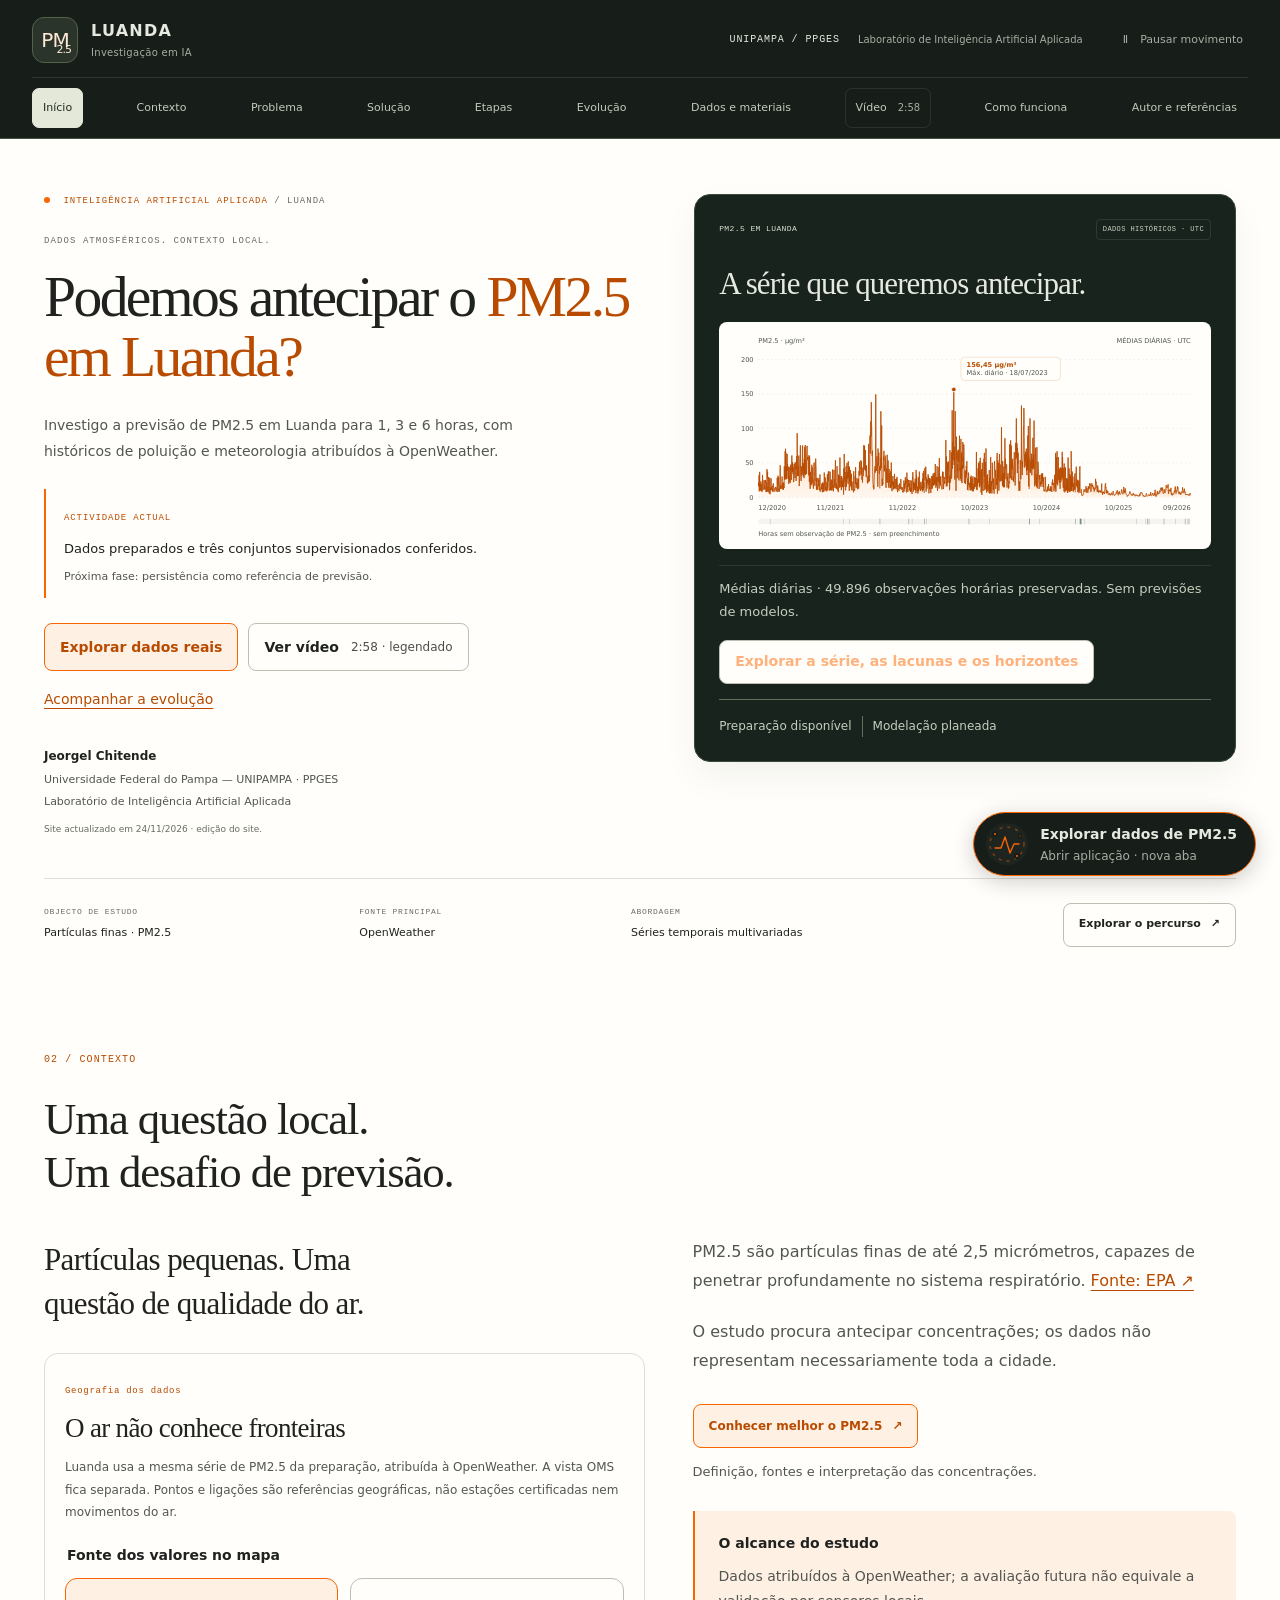
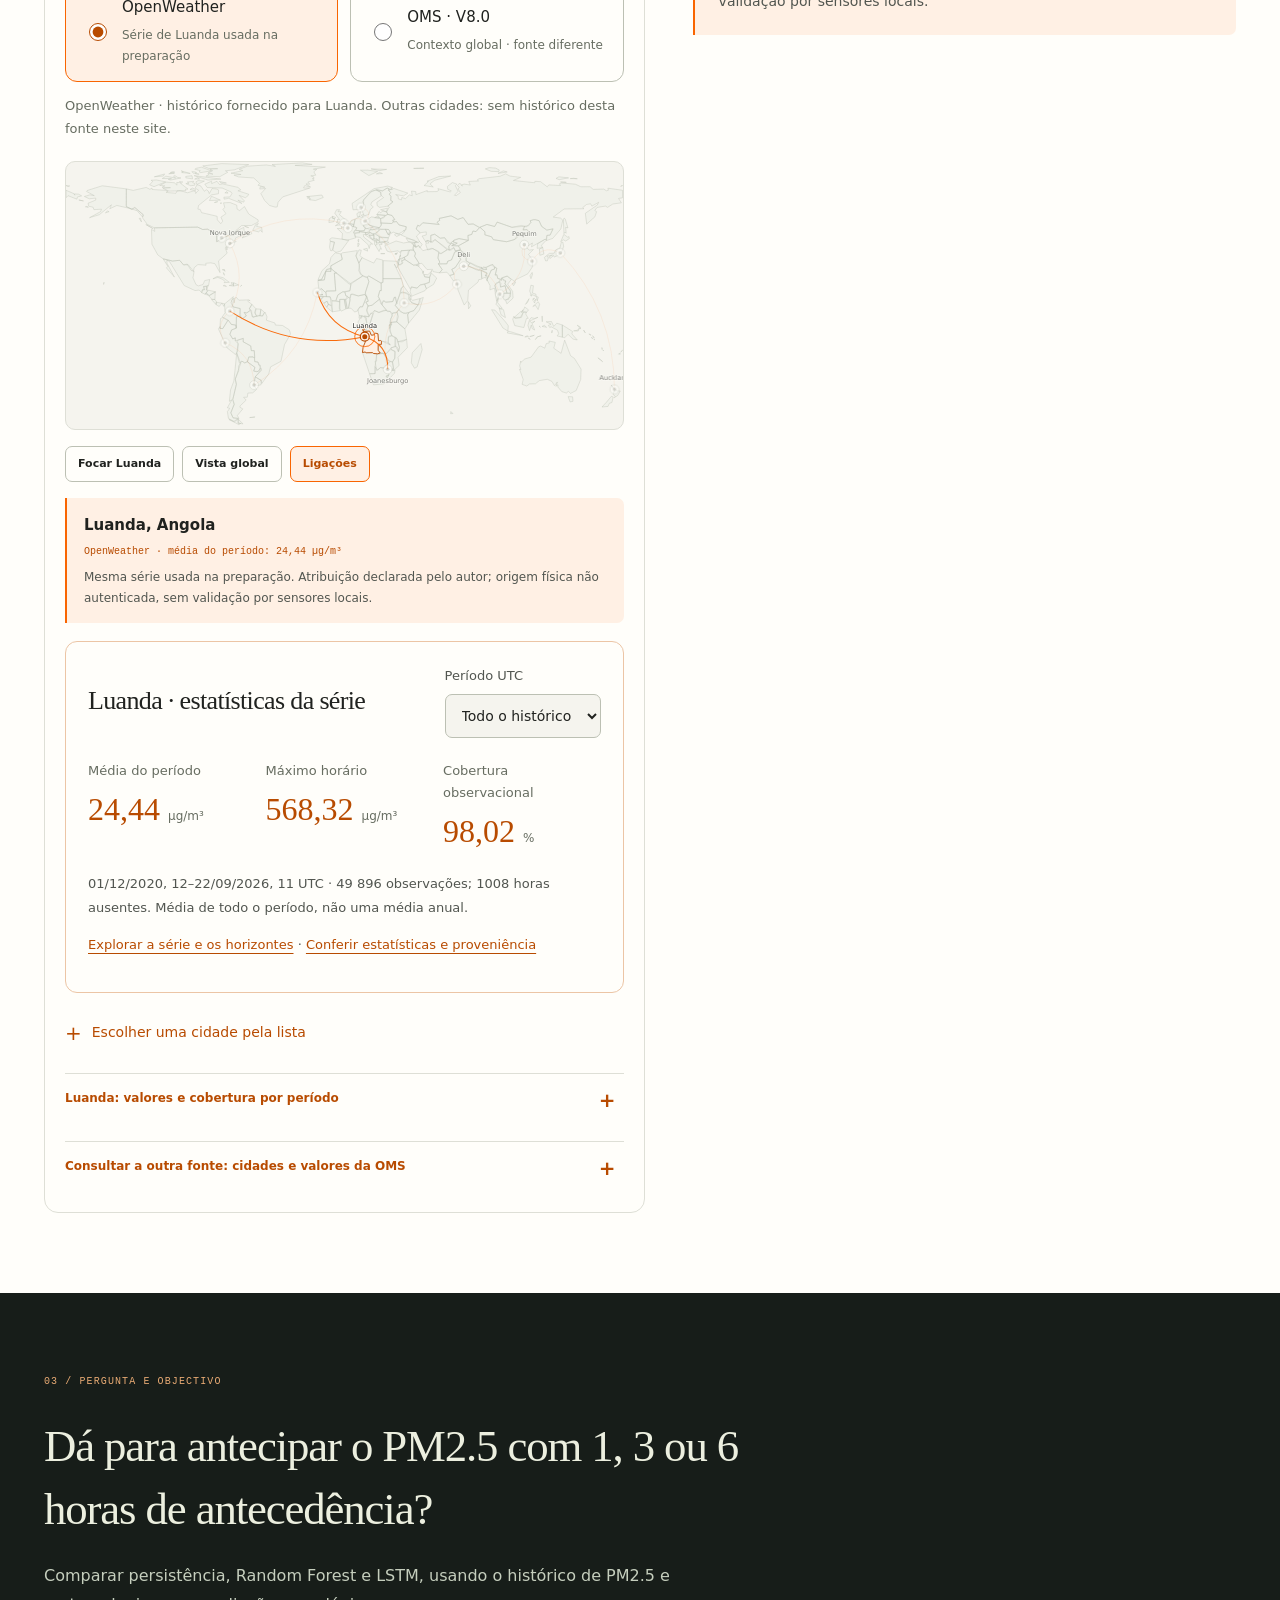
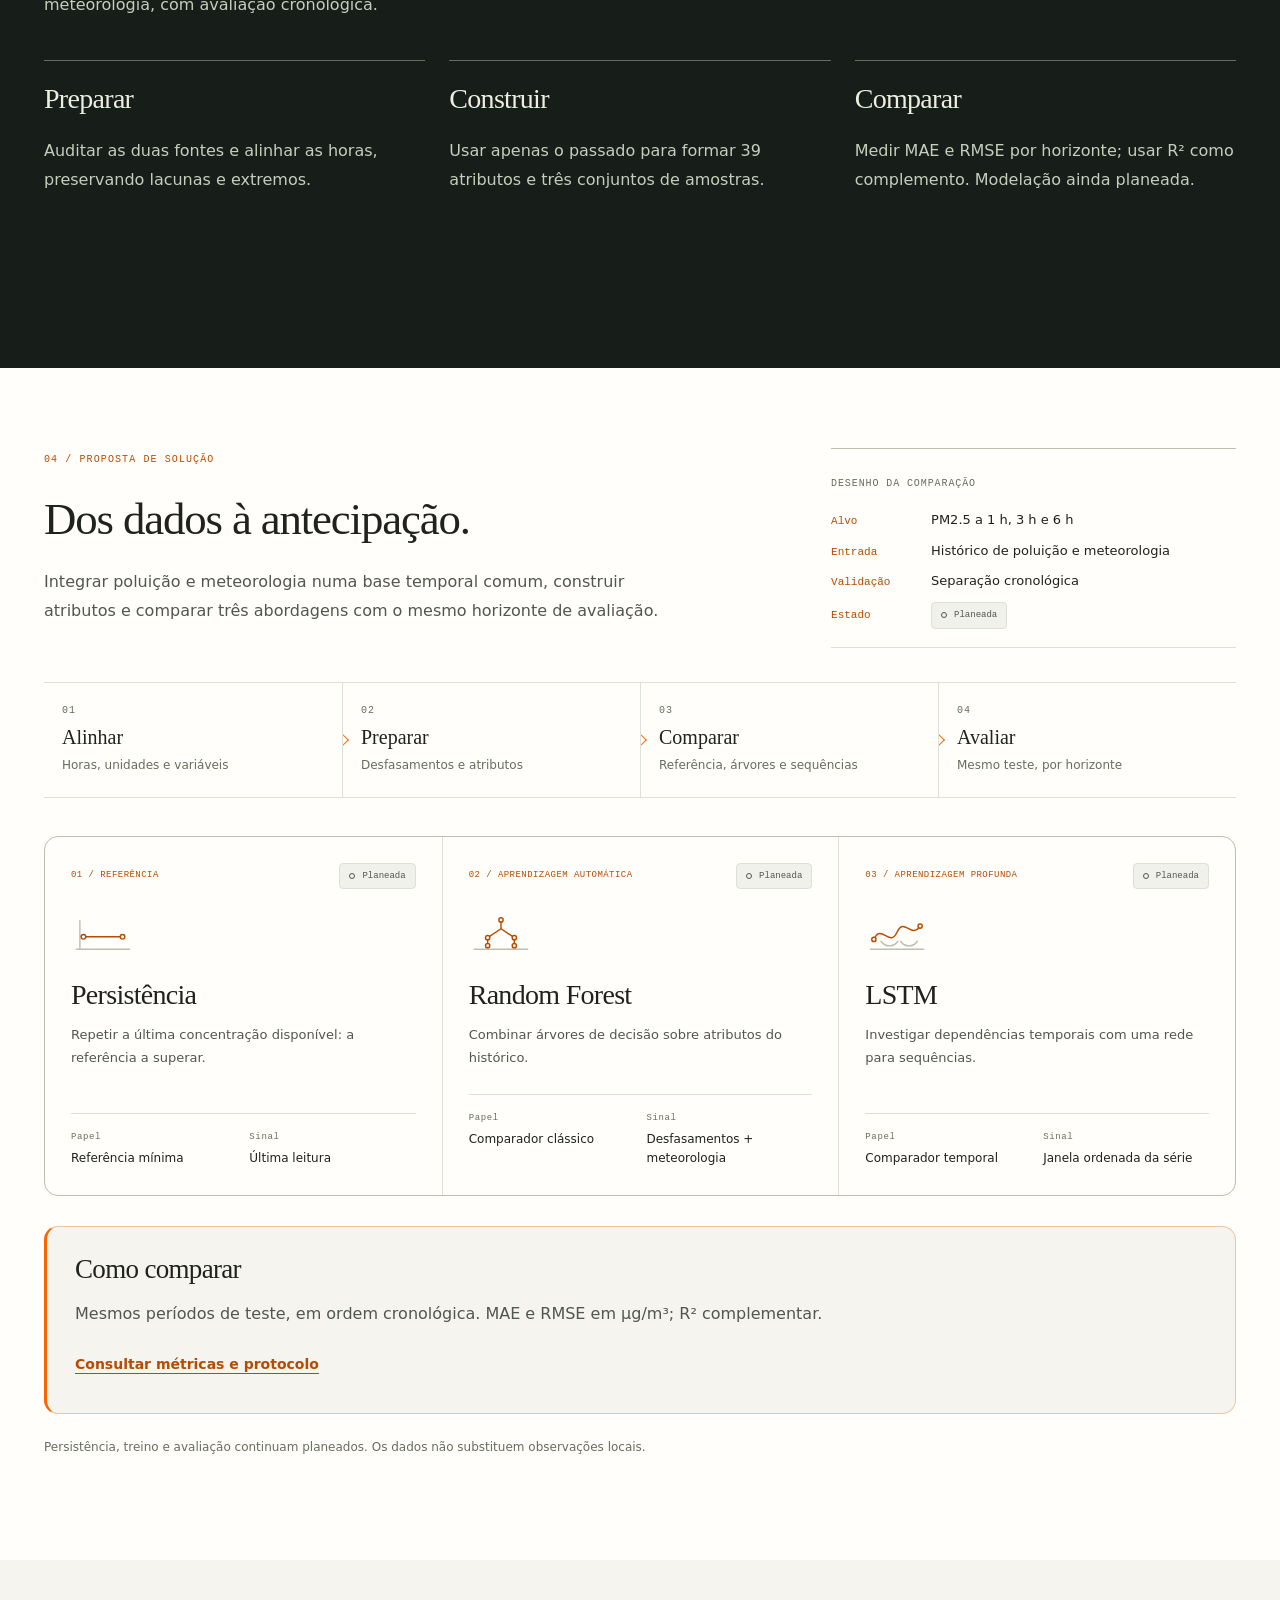
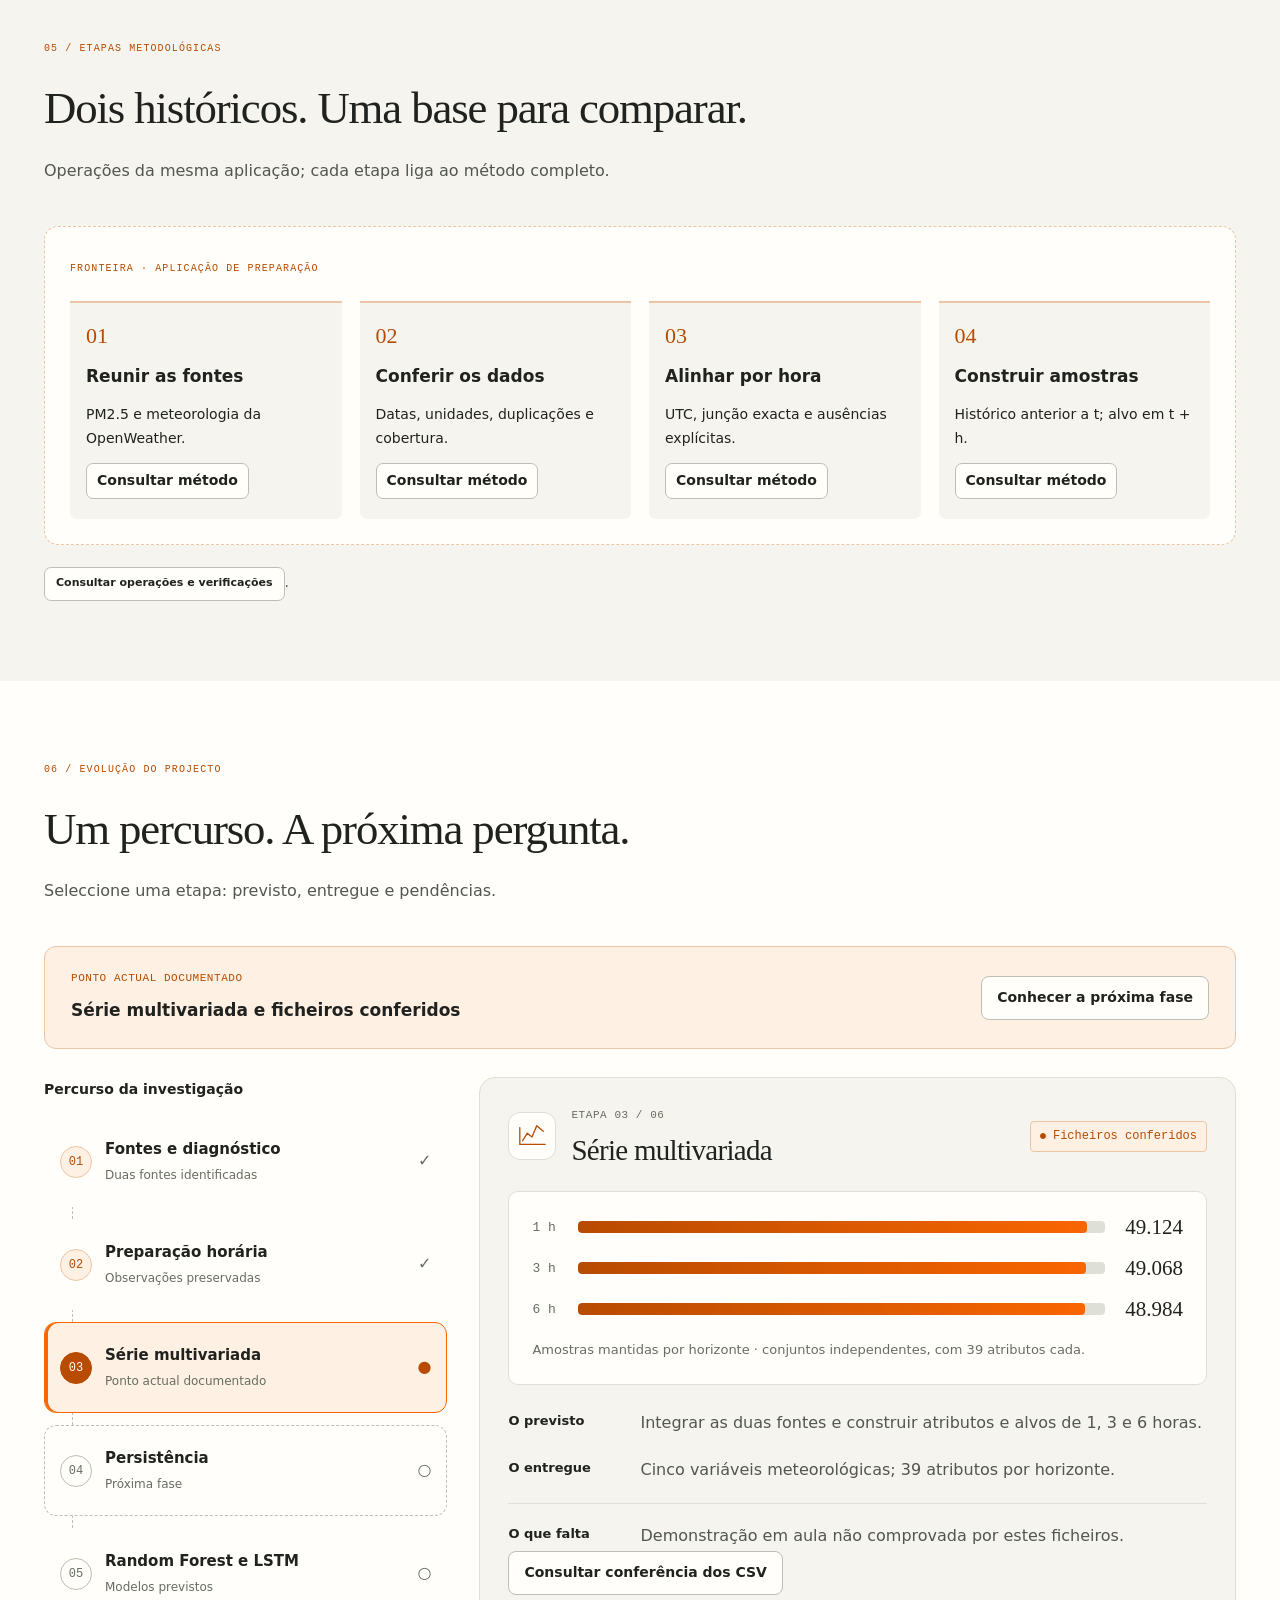
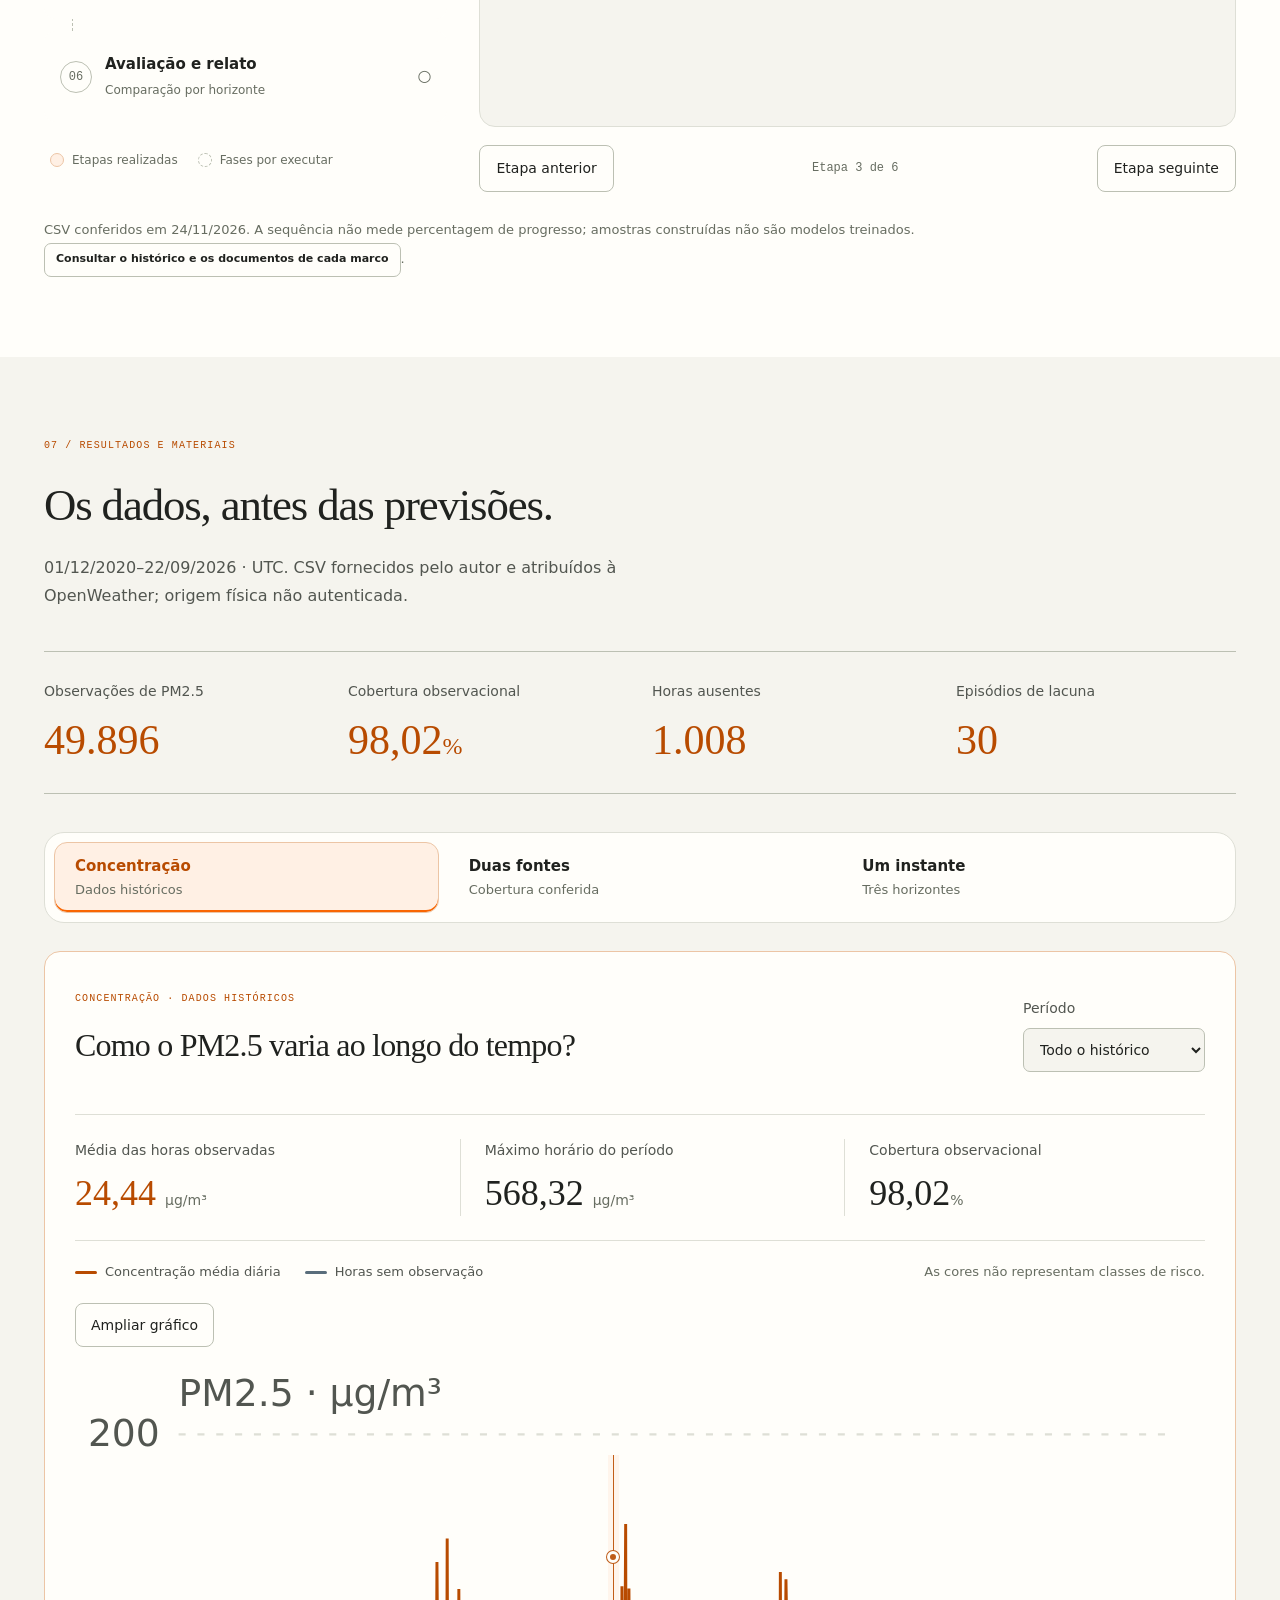
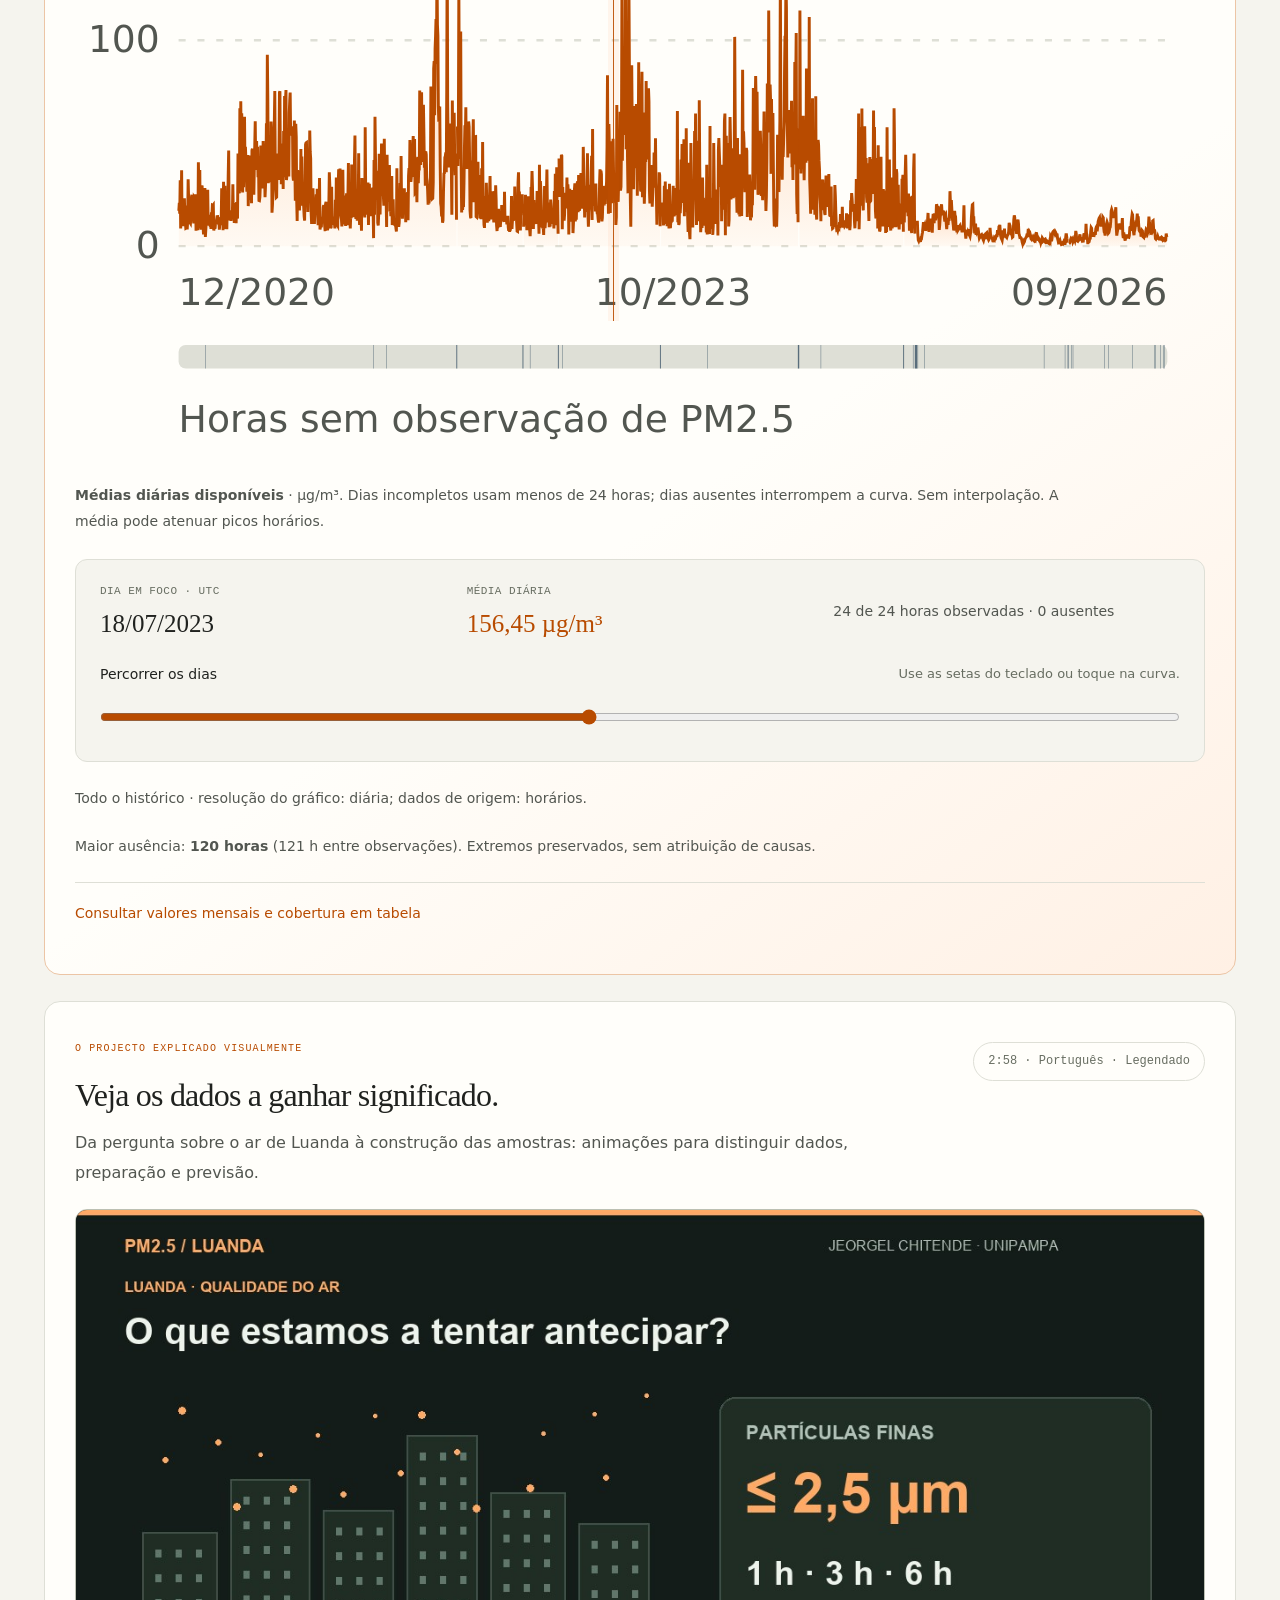
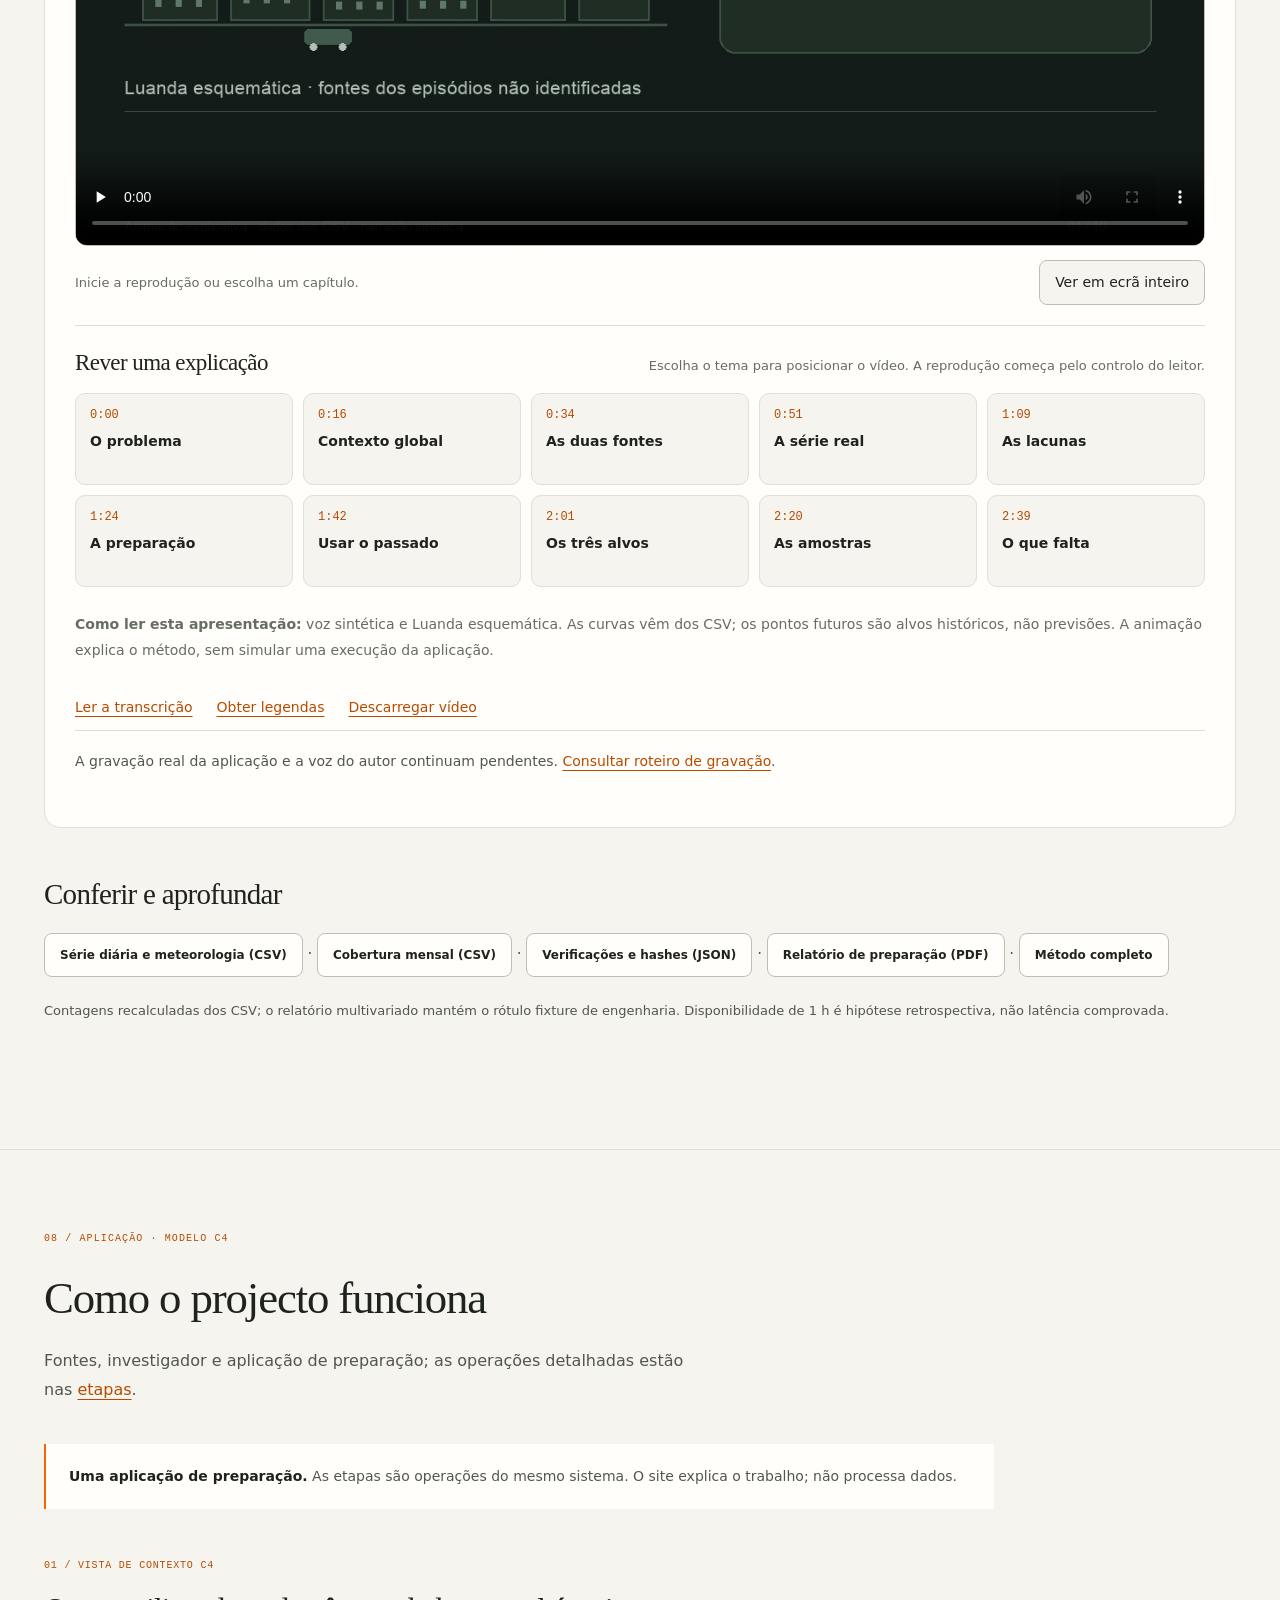
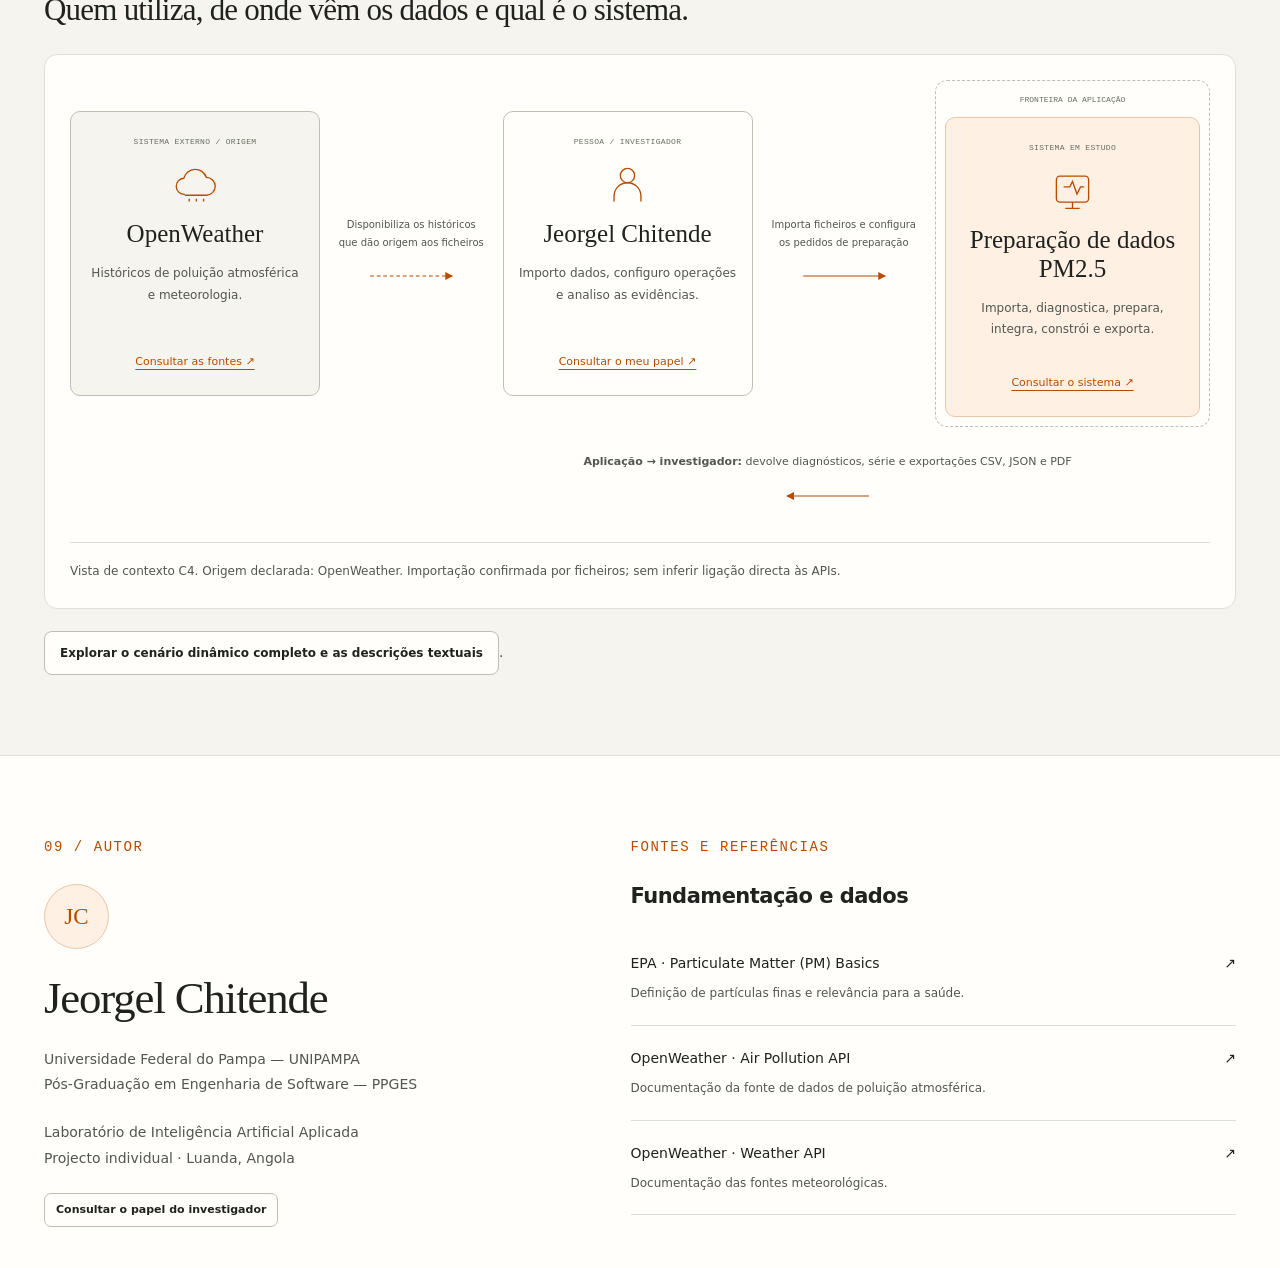
==== commit 6be6fa00: "updated made at page and new feat add" ====
--- a/index.html
+++ b/index.html
@@ -6,38 +6,36 @@
 <meta name="description" content="Projecto académico de previsão de PM2.5 em Luanda com inteligência artificial. Contexto, metodologia e evolução do trabalho de Jeorgel Chitende na UNIPAMPA.">
 <meta name="color-scheme" content="light dark"><meta name="theme-color" content="#fafafa"><meta name="theme-color" content="#101010" media="(prefers-color-scheme: dark)"><meta property="og:type" content="website"><meta property="og:locale" content="pt_PT"><meta property="og:title" content="PM2.5 em Luanda · Prever para compreender"><meta property="og:description" content="Um projecto académico sobre previsão de curto prazo da qualidade do ar em Luanda, Angola."><meta property="og:url" content="https://liaa-jeorgel.github.io/"><meta property="og:image" content="https://liaa-jeorgel.github.io/assets/social.png"><meta property="og:image:alt" content="Projecto PM2.5 em Luanda — UNIPAMPA">
 <link rel="icon" type="image/svg+xml" href="assets/favicon.svg"><link rel="stylesheet" href="assets/style.css"><script src="assets/motion.js" defer></script>
-<script src="assets/main.js" defer></script><script src="assets/data-explorer.js" defer></script><script src="assets/evolution-explorer.js" defer></script><script src="assets/reading-progress.js" defer></script><script src="assets/world-map.js" defer></script>
+<script src="assets/main.js" defer></script><script src="assets/data-explorer.js" defer></script><script src="assets/evolution-explorer.js" defer></script><script src="assets/video-guide.js" defer></script><script src="assets/reading-progress.js" defer></script><script src="assets/world-map.js" defer></script>
 </head>
 <body>
 <div class="section-overlay" aria-hidden="true" hidden></div>
 <div class="reading-progress" role="progressbar" aria-label="Progresso de leitura da página" aria-valuemin="0" aria-valuemax="100" aria-valuenow="0" hidden><span class="reading-progress-fill"></span></div>
 <a class="skip" href="#principal">Saltar para o conteúdo</a>
-<header class="header"><div class="container header-inner"><a class="brand" href="#inicio"><span class="brand-icon" aria-hidden="true">PM<sub>2.5</sub></span><span>LUANDA<span class="brand-light">Investigação em IA</span></span></a><button class="menu-toggle" aria-expanded="false" aria-controls="menu" hidden>Explorar <span aria-hidden="true">☰</span></button><div class="sidebar-identity"><span>UNIPAMPA / PPGES</span><span>Laboratório de Inteligência Artificial Aplicada</span></div><nav id="menu" aria-label="Secções do projecto"><a href="#inicio"><span class="nav-number" aria-hidden="true">01</span><span>Início</span><span class="nav-arrow" aria-hidden="true">↗</span></a><a href="#contexto"><span class="nav-number" aria-hidden="true">02</span><span>Contexto</span><span class="nav-arrow" aria-hidden="true">↗</span></a><a href="#objectivos"><span class="nav-number" aria-hidden="true">03</span><span>Problema</span><span class="nav-arrow" aria-hidden="true">↗</span></a><a href="#proposta"><span class="nav-number" aria-hidden="true">04</span><span>Solução</span><span class="nav-arrow" aria-hidden="true">↗</span></a><a href="#metodologia"><span class="nav-number" aria-hidden="true">05</span><span>Etapas</span><span class="nav-arrow" aria-hidden="true">↗</span></a><a href="#evolucao"><span class="nav-number" aria-hidden="true">06</span><span>Evolução</span><span class="nav-arrow" aria-hidden="true">↗</span></a><a href="#materiais"><span class="nav-number" aria-hidden="true">07</span><span>Resultados e materiais</span><span class="nav-arrow" aria-hidden="true">↗</span></a><a href="#como-funciona"><span class="nav-number" aria-hidden="true">08</span><span>Como funciona</span><span class="nav-arrow" aria-hidden="true">↗</span></a><a href="#autor"><span class="nav-number" aria-hidden="true">09</span><span>Autor e referências</span><span class="nav-arrow" aria-hidden="true">↗</span></a></nav><div class="sidebar-bottom"><button class="motion-toggle" type="button" aria-pressed="false" hidden><span aria-hidden="true">Ⅱ</span> Pausar movimento</button></div></div></header>
+<header class="header"><div class="container header-inner"><a class="brand" href="#inicio"><span class="brand-icon" aria-hidden="true">PM<sub>2.5</sub></span><span>LUANDA<span class="brand-light">Investigação em IA</span></span></a><button class="menu-toggle" aria-expanded="false" aria-controls="menu" hidden>Explorar <span aria-hidden="true">☰</span></button><div class="sidebar-identity"><span>UNIPAMPA / PPGES</span><span>Laboratório de Inteligência Artificial Aplicada</span></div><nav id="menu" aria-label="Secções do projecto"><a href="#inicio"><span class="nav-number" aria-hidden="true">01</span><span>Início</span><span class="nav-arrow" aria-hidden="true">↗</span></a><a href="#contexto"><span class="nav-number" aria-hidden="true">02</span><span>Contexto</span><span class="nav-arrow" aria-hidden="true">↗</span></a><a href="#objectivos"><span class="nav-number" aria-hidden="true">03</span><span>Problema</span><span class="nav-arrow" aria-hidden="true">↗</span></a><a href="#proposta"><span class="nav-number" aria-hidden="true">04</span><span>Solução</span><span class="nav-arrow" aria-hidden="true">↗</span></a><a href="#metodologia"><span class="nav-number" aria-hidden="true">05</span><span>Etapas</span><span class="nav-arrow" aria-hidden="true">↗</span></a><a href="#evolucao"><span class="nav-number" aria-hidden="true">06</span><span>Evolução</span><span class="nav-arrow" aria-hidden="true">↗</span></a><a href="#materiais"><span class="nav-number" aria-hidden="true">07</span><span>Dados e materiais</span><span class="nav-arrow" aria-hidden="true">↗</span></a><a href="#video" class="nav-video"><span>Vídeo</span><span class="nav-video-duration">2:58</span></a><a href="#como-funciona"><span class="nav-number" aria-hidden="true">08</span><span>Como funciona</span><span class="nav-arrow" aria-hidden="true">↗</span></a><a href="#autor"><span class="nav-number" aria-hidden="true">09</span><span>Autor e referências</span><span class="nav-arrow" aria-hidden="true">↗</span></a></nav><div class="sidebar-bottom"><button class="motion-toggle" type="button" aria-pressed="false" hidden><span aria-hidden="true">Ⅱ</span> Pausar movimento</button></div></div></header>
 <main id="principal" tabindex="-1">
-<section id="inicio" tabindex="-1" class="hero"><div class="container hero-grid"><div><p class="eyebrow"><span class="dot"></span> INTELIGÊNCIA ARTIFICIAL APLICADA <span class="hero-code">/ LUANDA</span></p><p class="research-kicker">DADOS ATMOSFÉRICOS. CONTEXTO LOCAL.</p><h1>Podemos antecipar o <span>PM2.5 em Luanda?</span></h1><p class="hero-copy">Investigo como prever a concentração de partículas finas no ar de Luanda com 1, 3 e 6 horas de antecedência, usando o histórico de poluição e meteorologia da OpenWeather.</p><aside class="current-stage" aria-label="Estado do projecto"><strong>Actividade actual</strong><p>Dados preparados e três conjuntos supervisionados conferidos.</p><span>Próxima actividade: baseline de persistência — usar a última concentração como previsão de referência.</span></aside><div class="actions"><a class="button primary action-link" href="#materiais">Explorar os dados <span aria-hidden="true">↗</span></a><a class="button secondary action-link" href="#evolucao">Acompanhar a evolução <span aria-hidden="true">↓</span></a></div><p class="byline"><strong>Jeorgel Chitende</strong><span>Universidade Federal do Pampa — UNIPAMPA · PPGES</span><span>Laboratório de Inteligência Artificial Aplicada</span><span class="site-update">Site actualizado em <time datetime="2026-11-17">24/11/2026</time> · data de edição, não de entrega académica.</span></p></div>
+<section id="inicio" tabindex="-1" class="hero"><div class="container hero-grid"><div><p class="eyebrow"><span class="dot"></span> INTELIGÊNCIA ARTIFICIAL APLICADA <span class="hero-code">/ LUANDA</span></p><p class="research-kicker">DADOS ATMOSFÉRICOS. CONTEXTO LOCAL.</p><h1>Podemos antecipar o <span>PM2.5 em Luanda?</span></h1><p class="hero-copy">Investigo a previsão de PM2.5 em Luanda para 1, 3 e 6 horas, com históricos de poluição e meteorologia atribuídos à OpenWeather.</p><aside class="current-stage" aria-label="Estado do projecto"><strong>Actividade actual</strong><p>Dados preparados e três conjuntos supervisionados conferidos.</p><span>Próxima fase: persistência como referência de previsão.</span></aside><div class="actions hero-primary-actions"><a class="button primary" href="#materiais">Explorar dados reais</a><a class="button secondary" href="#video">Ver vídeo <span class="video-duration">2:58 · legendado</span></a></div><a class="hero-evolution-link" href="#evolucao">Acompanhar a evolução</a><p class="byline"><strong>Jeorgel Chitende</strong><span>Universidade Federal do Pampa — UNIPAMPA · PPGES</span><span>Laboratório de Inteligência Artificial Aplicada</span><span class="site-update">Site actualizado em <time datetime="2026-11-17">24/11/2026</time> · edição do site.</span></p></div>
 <figure class="hero-figure evidence-hero"><div class="figure-top"><span>PM2.5 EM LUANDA</span><span class="figure-tag">DADOS HISTÓRICOS · UTC</span></div><div class="diagram-title"><strong>A série que queremos antecipar.</strong></div><img src="assets/data/pm25-todos.svg" width="1000" height="380" alt="Histórico real fornecido: médias diárias de PM2.5 entre dezembro de 2020 e setembro de 2026, com faixa de ausências."><figcaption>Médias diárias · 49.896 observações horárias preservadas. Sem previsões de modelos.</figcaption><a href="#materiais" class="action-link">Explorar a série, as lacunas e os horizontes</a><div class="hero-data-state"><span>Preparação disponível</span><span>Modelação planeada</span></div></figure></div><div class="container hero-foot"><div><span>OBJECTO DE ESTUDO</span><strong>Partículas finas · PM2.5</strong></div><div><span>FONTE PRINCIPAL</span><strong>OpenWeather</strong></div><div><span>ABORDAGEM</span><strong>Séries temporais multivariadas</strong></div><a href="#metodologia" class="action-link">Explorar o percurso <span aria-hidden="true">↗</span></a></div></section>
-<section id="contexto" tabindex="-1" class="section container"><div class="section-heading"><p class="eyebrow">02 / CONTEXTO</p><h2>Uma questão local.<br>Um desafio de previsão.</h2></div><div class="context-grid"><div class="context-left"><p class="lead">A qualidade do ar começa por aquilo que nem sempre conseguimos ver.</p><figure class="pm-map" id="pm-map" aria-labelledby="pm-map-title">
-<figcaption class="pm-map-head"><span class="section-label">Geografia da medição</span><h3 id="pm-map-title">O ar não conhece fronteiras</h3><p>Pontos seleccionados de cidades com medições de PM2.5 comunicadas à OMS. As posições são aproximadas e as linhas ligam regiões; não representam movimentos de ar nem fluxos de dados. Angola está em destaque e Luanda é o foco deste estudo.</p></figcaption>
-<div class="pm-map-frame"><svg class="pm-map-svg" viewBox="0 0 1000 480" role="img" aria-labelledby="pm-map-svg-title pm-map-svg-desc"><title id="pm-map-svg-title">Mapa global de pontos de medição de PM2.5</title><desc id="pm-map-svg-desc">Contornos do mundo com Angola realçada, vinte pontos em cinco continentes e linhas que ligam as cidades. Luanda assinalada em destaque. A lista de cidades abaixo do mapa contém os mesmos dados em texto.</desc><g class="pm-map-zoom"><path class="pm-map-land" d="M1000,338.3 996.5,341.4 1000,338.3ZM994.8,343.1 996,345.3 992.7,345.3 994.8,343.1ZM594.2,287.2 608.9,299.8 612,318.8 604.1,323 596,322.9 593.7,315.8 585.4,312.1 581.7,304 584.5,287.8 594.2,287.2ZM475.9,190.5 475.9,196.5 466.8,196.3 464.1,211.9 452.6,213 459,211.3 468.4,193.1 475.9,190.5ZM158.8,118.3 146,112.1 137.5,100.4 138.9,94.9 123.7,81.8 118.2,84.8 108.3,80.1 108.4,48.3 120.8,51 144.1,45.7 150.7,49.1 154.4,46.8 154.8,49.4 179.9,51 183.6,52.7 179.7,54.4 184.7,55.1 197.6,56.2 199.5,51.9 205.1,51.4 218.2,55.3 228.7,52.1 233,53.3 233,56.5 238.2,50.5 232,47 235.5,40.8 242,42.9 248.5,52.5 252.2,49.8 255.5,52 257.4,56.8 262.4,47.7 270.5,48.5 274.2,50.2 273.9,57.1 261.8,59 238.2,78.1 237,84.7 241.1,85.2 243.6,91 271.5,97.5 271.9,103.9 278,110.8 281.7,106.3 278.3,99.2 287.4,92.8 281.9,85.2 285.2,81.6 283,73.3 294.9,72.9 306.7,77.5 307.5,84.7 312.1,87.2 320.6,80 328.3,93.5 345.1,103.9 345.3,107.7 333.2,114.1 315.6,114.2 302.5,125.7 319.3,117.5 320.9,127.6 329.1,128.8 331.9,125 333.9,128.7 330.4,130.9 316.3,136.5 321,130.8 313.5,131.4 311.7,124.8 307.7,123.6 301.4,131.8 292,131.8 271,143.1 270.7,130.7 254.5,120.7 245.4,121.2 236.6,117 158.8,118.3ZM266.7,72.8 272.6,71.3 266.7,72.8ZM278.4,37.8 275.5,34.8 288.2,37.8 278.4,37.8ZM276.9,74.1 279.8,73.8 276.9,74.1ZM240,30.5 231.1,30.7 236.5,28.2 240,30.5ZM239.3,21.9 232.1,20.8 239.3,21.9ZM231.2,17.7 234.6,18.9 229.7,20.8 226,17.3 231.2,17.7ZM255.1,32.5 230.2,24.5 278.2,30.7 255.1,32.5ZM190.9,19.8 194.8,20.3 184.6,21.2 190.9,19.8ZM191.8,17.6 195.4,18.2 187.4,18.9 191.8,17.6ZM345.6,110.5 342.2,115.6 351.5,117.5 352.6,126.2 349.3,122.5 346.1,125.5 335.4,123 340.7,112.5 345.6,110.5ZM267,63.9 277.5,68.5 257.7,69.2 261.4,61.7 267,63.9ZM281.2,39.4 308.9,45.5 314,50.1 308.9,51.7 328.2,57.9 327.3,60.3 322.4,64.2 311.1,60 320.4,69.7 319.4,72.1 308.9,68.5 316.2,74.6 292.1,65.3 284.1,66.8 283.6,63.2 294.6,62.7 298.2,56.5 296.4,53.8 280.7,46.8 253.7,45.9 249.4,39.8 261.6,34.5 261.7,38.8 271.3,34.6 275.7,40.4 281.2,39.4ZM237.5,33.3 248.6,34.3 235,40.4 233.3,35.7 237.5,33.3ZM158.7,26.6 177.2,21.5 174.7,25.3 158.7,26.6ZM131.4,101.3 134,101 135.6,107.6 131.4,101.3ZM207,15.9 223.1,20.6 207.8,19 210.5,18 207,15.9ZM156.9,120 143.4,112.3 156.9,120ZM162.4,32.3 179.1,35.6 158.1,44.3 150.2,41 155.7,34.9 153,32.8 162.4,32.3ZM200.5,27.6 206.4,28.8 188.3,32.4 183.7,31.4 189.5,29.9 173,29.7 179.4,25.4 197,28.8 193.1,25.6 195.6,24.4 200.5,27.6ZM204.1,36.9 219.2,48.7 214.6,49 215.5,51.5 185.2,52.3 174.1,47.5 187.7,46.1 172.5,45.5 177.5,42.9 168.3,42.1 180,36.1 194.7,37.3 199.5,41.7 198.9,36.9 204.1,36.9ZM221,38.2 217.9,36 229.5,34.6 227.6,37.2 231.8,38.7 231.3,41.7 224.1,42.7 215.3,38.8 221,38.2ZM203.9,35.2 209.7,35.8 207.3,38 203.9,35.2ZM226.4,24.6 227.3,30.4 215.3,28.5 215.1,25.9 226.4,24.6ZM233.3,11.5 243.3,9.3 261.6,15.8 242,19.1 239,17.7 241.3,15.6 231.4,13 233.3,11.5ZM245.6,7.1 279.7,2.9 328.2,4.6 302.3,14.2 286.4,15.8 290.6,18.5 276.2,26.4 251.4,25.4 256.2,23.1 254.8,20.6 264,21.8 255.7,19 263.6,15.7 258.5,12.7 272.6,12 256.7,11.8 245.6,7.1ZM291.1,56 285.5,55.5 289.2,53.1 291.1,56ZM232.6,49 232.6,51.5 222.8,49.4 227.2,46.8 232.6,49ZM320.8,115.4 328.3,118 320.8,115.4ZM322.2,124.9 327.7,127 325.3,128.6 322.2,124.9ZM158.8,118.3 236.6,117 245.4,121.2 254.5,120.7 270.7,130.7 270.3,143.1 292,131.8 301.4,131.8 307.7,123.6 311.7,124.8 314,132.5 305.2,136.3 303.3,140.8 305.7,143.2 295.2,145.6 300.2,145.6 294.6,146.2 291.9,152.3 290.2,150.4 289.1,158.1 287.9,151.6 286.1,154.7 289.6,163.8 274.1,177.7 276.7,198.7 267.5,182.7 260,181.2 251.1,182 251.6,185.4 237,184.3 230.2,189.9 229.1,196.6 219.6,184.6 211.3,185 204.1,176.6 191.6,178 174.6,174 164.9,167 154.4,147.7 153.6,121.1 159.5,124.7 158.8,118.3ZM68.3,216.1 67.5,220 68.3,216.1ZM37.6,79.8 40.1,81.4 34.8,80.4 37.6,79.8ZM74.4,88 77.4,89.3 70.8,91.3 74.4,88ZM108.4,48.3 108.3,80.1 118.2,84.8 123.7,81.8 138.9,94.9 137.4,98.7 127.6,87.5 111.5,82.7 91.3,78.1 78.6,84 81.6,76.8 59.9,94.7 42.3,100 61.9,89.3 63.8,84.8 50.1,85.6 48.6,81.2 40.7,79.4 39.6,74.1 53.4,68.4 53.4,64.9 41.8,66.1 33,62 43.1,58.9 50.9,60.5 36.8,52.9 38.3,51.1 65.1,42.7 108.4,48.3ZM23,68.3 31.4,70 23,68.3ZM742.7,117.6 736.6,125.1 731.1,124 729.1,130 722.1,132.1 722.9,140.8 706.1,137.6 697.7,139.6 690.6,146.5 685.3,144.8 680.3,136.1 672.3,136.9 662.5,129.8 655.4,131.8 655.5,144.3 650.2,140.9 645.8,142.7 639.7,133.1 647.3,131 647.3,125.6 636.4,127.1 629.1,120.4 632.1,113.4 634.9,115.4 641,109.2 670.4,112.2 666.6,108.3 671.4,104.9 670.7,101.4 691.9,96.7 704,103.1 713.6,99.8 722.3,112 731.6,111.3 742.7,117.6ZM655.5,144.3 655.4,131.8 662.5,129.8 672.3,136.9 680.3,136.1 689.6,146.5 697.1,141.1 695.6,143.6 702.9,145.8 699.4,148.2 692.6,146.3 688.1,150.2 688.4,158.4 662.9,139.4 655.5,144.3ZM891.7,292.7 910.1,304.5 908.9,308.9 918.6,319.7 910.9,318.2 902.1,309.7 896.2,315.5 891.8,314.8 891.7,292.7ZM924,296.3 924.5,300.1 918.5,293.2 924,296.3ZM920.3,303.7 912,303.4 918.9,302.4 922.6,298 920.3,303.7ZM929.9,302 933,307 929.9,302ZM891.7,292.7 891.8,314.8 882.3,312.4 885.2,308.7 883.1,302.2 871.3,295.9 869.4,297.8 866.6,293.5 871.4,291.4 862.6,287.1 872.2,286.6 876.3,295.3 881.8,289.7 891.7,292.7ZM847.1,314 843.3,319 847.1,314ZM872.8,307.3 873.6,302.3 872.8,307.3ZM827.5,270 825.9,273 830.5,280.9 827.3,281.3 822.6,297.5 806.2,293.9 802.6,282.5 804.6,277.2 807,281.3 816.1,279.8 821.8,269.4 827.5,270ZM859.4,293.4 863.4,297 855.3,295.4 859.4,293.4ZM852.4,296.8 850,294.7 852.4,296.8ZM855.4,276.6 855.8,287 855.4,276.6ZM841.5,281 847.9,279.1 833.4,285.7 835.9,288.7 842.6,286 837.5,290.4 842.1,302 837.5,299.4 836,292.8 832.8,303.1 829.9,293.4 832.8,283.4 835.8,279.5 841.5,281ZM834.2,318.6 830.5,316.3 834.2,318.6ZM837.1,312.8 841.4,311.3 833.1,313.7 837.1,312.8ZM828.5,312.2 830.9,313.4 824.3,314.5 828.5,312.2ZM801.4,305.7 821.4,312.2 792.7,307.1 794.6,303.9 801.4,305.7ZM789.9,287.6 794.7,294.3 793.9,303.7 785,298.2 764.7,265.4 770.8,266.2 789.9,287.6ZM309.3,461.9 318.1,470.5 309.4,469.4 309.3,461.9ZM339.9,386.1 337.5,400.3 342.3,408.7 335.5,414.8 326.8,415.2 325.7,422.6 319.1,422.8 323.7,427.8 313.1,437.9 312.3,440.5 317.7,443.6 307.9,455.4 310.7,460.9 300.2,459.7 296.1,450.7 302.2,435.3 299.6,426.8 306.1,399.5 304.1,390 310.3,374.9 310,366.8 315.9,357.7 321.2,361 325.4,358.4 339.5,369 337.2,375.6 345.3,376.5 349.6,370.3 351,375 339.9,386.1ZM309.3,461.9 309.4,469.4 314,469.5 310.7,471.9 292.6,462.5 302.5,466.7 309.3,461.9ZM306.7,343.4 313.9,361.6 304.1,390 306.1,399.5 299.6,426.8 302.2,435.3 296.1,450.7 300.2,459.7 309.5,460.7 301.6,466 291.8,460.6 290,448.5 294.1,442.6 289.9,441.6 298,427.2 293.5,430.1 295.6,409.5 301.6,393.5 306.7,343.4ZM581.5,299.2 585.4,312.1 579.8,312.8 578.8,323.8 582.5,328.8 575.5,323.2 561.5,321.4 560.4,308.6 548.5,311.2 545.4,303.8 533.8,303.5 544.5,295.9 554.1,266.9 562.2,270.3 571.3,266.2 582.5,268.4 586.6,276.5 583,281.9 581.5,299.2ZM615.5,289.6 613.8,274.5 617,269.6 624.9,267 635.9,252 636,245.4 642,243.3 635,265.9 615.5,289.6ZM608.9,299.8 594.2,287.2 597.3,277.5 594.5,269.6 598.1,265.3 605.9,271.8 616.3,270.7 613.8,274.5 615.5,289.6 608.9,299.8ZM568.2,256.1 560.9,241.4 564,230.9 566.4,231.2 566.2,216.3 569.4,216.3 569.4,209.6 602.4,209.6 606.7,223.1 602.4,226.6 594.4,254.6 591,242.5 587.1,250.8 574.3,251.9 569.6,249.2 568.2,256.1ZM566.2,217.8 566.4,231.2 564,230.9 560.9,241.4 563.5,246.3 549.9,257.3 542.4,258.9 538.8,251.7 543,250.2 537.6,235.4 544.2,215 541.3,206.7 544.1,204.8 566.2,217.8ZM300.8,217.3 300.8,222.9 293.2,221.9 299.1,220.8 296.7,216.6 300.8,217.3ZM300.8,222.9 301.1,216.7 310.2,221 300.8,222.9ZM996.5,43.6 1000,42.2 996.5,43.6ZM636.4,127.1 629.7,133.2 635,142.6 632.8,144.8 601.9,131 608.7,124.9 606.3,123.2 610.4,122 611.3,116.3 598.2,113 593.8,107 588.3,107.8 587,104.5 590.8,103.6 585.8,96.2 578.3,94.1 575.8,89.7 580.9,81 578,79.4 587.5,71.4 583.4,69.1 583.9,61.5 580.7,57.7 583.3,55.1 579.4,50.5 589.3,47.6 614.1,55.9 606.6,60.8 592.2,58.7 596.7,61.2 597.1,66.2 602.8,68.1 603.3,63.7 610,65.8 616.9,59.2 622.1,60.6 620.7,52.2 628.5,53.2 628.7,58.6 649.2,51.2 648.6,53.4 666.5,53.1 669.7,50.9 668.2,47.8 690.3,53.8 692.2,52 685.9,49.2 685.3,43.8 694.3,37 702.2,39.8 699.6,42.6 704.6,52.7 698,59.8 701.2,60.3 708.5,54.9 704.4,48.6 706.7,45.2 703.1,42.4 707.4,37.8 712.1,43.4 710.8,41 715.5,39.7 726.4,41.4 723.6,35 741.2,34 738.9,32.2 742.1,30 779.9,25.6 789.9,21.3 797.9,25.4 817,27.6 803.9,33.2 842.2,37.3 842.4,34.7 852.7,35.3 864.7,44.7 867.4,41.1 888.5,42.3 886.5,39.2 890.2,37.7 915.3,39.9 924.9,44.5 941.7,44.4 947.1,49.2 966.2,48.7 971,51.7 974.5,50.7 973.5,47 1000,50.8 1000,64.3 992.8,65.5 997.9,73.3 982.4,75.5 973.1,81.5 969.2,79.2 954.3,81.6 950,87.1 953.3,89.2 950.3,98.5 935.5,111.5 933.1,92.1 954.6,77.3 956.9,72.5 944.8,79.3 942.5,75.1 935.3,76.3 928.4,81.9 930.7,84 895,84.4 875.4,98.9 888.6,100.8 892.6,104.5 889.1,120.2 874.6,137.2 863.3,141.2 864,131.9 869.7,131.3 875.1,120.1 863.9,122.4 854.6,115.7 849.9,105.5 843.3,103.2 833.8,105.6 835.4,108.3 827.4,116.6 817.7,114.1 801.3,117.4 774.6,108 770.2,115.9 756.2,112.2 742.7,117.6 731.6,111.3 722.3,112 713.6,99.8 704,103.1 691.9,96.7 670.7,101.4 671.4,104.9 666.6,108.3 670.4,112.2 641,109.2 634.9,115.4 632.1,113.4 629.1,120.4 636.4,127.1ZM760.5,10.1 771.9,11 778.3,14.3 777.6,17.3 763.8,16.8 753.3,12.4 760.5,10.1ZM785.7,16 792.7,17.9 776.2,20.5 785.7,16ZM885.6,26.6 903,28.5 886,31.7 880.5,29.5 885.6,26.6ZM911.7,29.3 918.7,30.1 905.9,29.8 911.7,29.3ZM888.5,35.9 898.9,36.5 888.5,35.9ZM624.6,11.5 643.1,11.2 624.6,11.5ZM563.1,100.3 554.6,100 559.1,97.4 563.1,100.3ZM648.6,34.6 669.9,26.2 691.3,25.2 662.4,32.8 653.9,39.3 659.8,44.9 643.3,42.3 651.2,35.1 648.6,34.6ZM897,102.4 901.8,118.4 897.7,117.3 898.6,128 896.5,125.9 894.7,128.6 893.6,103.8 895,100.6 897,102.4ZM14.1,56.8 15.7,59.7 15.1,57.3 22.6,57.8 28.1,60.9 20.7,62.7 19.6,66.8 3.6,60.5 0,64.3 0,50.8 14.1,56.8ZM3.6,44.3 0,42.2 6.7,43 3.6,44.3ZM592.9,128.5 601.5,130.2 594.1,134 590.2,130.7 592.9,128.5ZM280.6,193.4 283.8,194.1 280.6,193.4ZM283.9,192.5 285.6,196.5 283.9,192.5ZM282.8,198.7 284.6,203.6 282.8,198.7ZM330,459.2 339.6,458.2 330,459.2ZM542.1,14.6 559.8,17 544.2,24.4 529,14.7 542.1,14.6ZM586.4,48.8 579.4,50.5 580.6,48.1 577,46.8 568.7,51.9 559,49.5 550,52.2 534.9,67.4 534.2,80.7 530.6,85 515.7,85.9 513.9,74.5 553.3,47.9 578.2,43.3 586.9,45.8 583.3,46.7 586.4,48.8ZM576.1,13.3 564,15.5 548.2,12.4 576.1,13.3ZM568.7,20.8 557.6,21.4 563.6,18.7 568.7,20.8ZM370.1,4.6 424.7,1.6 442.1,4.3 411.4,6.1 466.1,9.2 444.3,12.9 450.7,13.1 445.3,17.7 448.7,23.7 439.8,24.9 444.9,26.7 445.6,29.6 442.6,29.9 446.2,32.8 434.5,36.1 438.1,39.9 431.1,39.4 439.6,45.1 429,42.5 426.8,46.6 437.9,46.9 389.4,62.7 381.1,72.1 379.5,80.8 375.6,81 365.9,78.2 356.6,68.9 350.1,56.8 358.7,47.6 348.1,48.6 349,44.5 357.2,45.4 344.9,41.7 348,38.6 337.3,28.7 309.7,26.8 301.7,23.6 314.5,22.4 296.4,20.1 317.5,15.6 311,13.1 326,7.5 360,5.3 376.3,7.9 370.1,4.6ZM691.5,448.3 695.2,452 691,452.2 691.5,448.3ZM847.1,314 853.7,312.3 847.1,314ZM545.4,380.5 555.3,380.2 555.3,367.7 560,374.3 564.8,369.4 571.3,370.1 581.8,358.6 586.6,359.2 588.4,371.3 585.2,374.3 591.2,374.3 590.2,379.6 571.6,398.7 552.4,400.4 545.4,380.5ZM580.5,381.8 575,384.9 577.1,387.5 580.5,381.8ZM580.5,381.8 577.1,387.5 575,384.9 580.5,381.8ZM174.6,174 191.6,178 204.1,176.6 211.3,185 217.6,183.3 224.9,194.8 230.2,196.5 228.1,208.1 233.6,220.3 237.7,222.6 246.1,220.1 249.2,213 258.2,211.1 256,222.2 247.2,223.7 248.7,229.6 245.1,229.6 243.8,234.8 239.2,230.1 231.8,231 212.5,222.1 185.7,178.6 181.2,176.5 181.5,182 194.8,206.8 180.4,190.2 182.9,187.4 174.6,174ZM339.9,386.1 350.6,392.3 350.5,400.2 343.8,401.8 337.7,398.6 339.9,386.1ZM351.7,398.1 350.6,392.3 339.9,386.1 351,372.3 345,359.5 339.1,358.6 338.2,339 332.9,338.9 331.9,330.5 318.3,323 318.5,316.9 304,321.2 304.2,316 299.5,317.9 294.5,309.4 297.5,301.8 305.9,298.5 306.1,278.1 312.4,277.1 317.9,281.3 324,276.5 320,270.2 324.7,271.2 331.3,266.4 336,279.5 344.5,275.5 352.9,276.8 357.5,269.7 361.2,278.1 360,284.2 375.3,289.2 376.2,293 388.9,293.7 401.1,301.4 403.5,308.8 392.6,328.1 386.3,358.1 367.6,368.1 364.2,380.9 351.7,398.1ZM306.9,321 318.5,316.9 318.3,323 331.9,330.5 332.9,338.9 338.2,339 339.3,351.4 328.4,350.3 325.9,359.2 321.2,361 315.9,357.7 311.6,361.3 306.7,343.4 309.3,326.4 306.9,321ZM305.9,298.5 297.5,301.8 294.5,309.4 299.5,317.9 304.2,316 304,321.2 309.3,326.4 308.4,339.7 304.5,346 288.9,333.5 273.9,300 276.9,295.5 276.5,298.9 281.6,299.3 291.4,284.1 297,291.7 305.4,293.2 305.9,298.5ZM314.2,279.7 312.4,277.1 306.1,278.1 305.9,298.5 305.4,293.2 297,291.7 291.4,284.1 280.6,278.2 285.8,270.9 284.8,255.1 300.7,241.9 296.4,253 300.1,260.3 312.9,263.3 314.2,279.7ZM285.1,254.6 283.7,259.5 280.2,253.5 275.3,259.5 269.9,256.7 269.6,251.9 285.1,254.6ZM270.7,251.6 269.5,256.1 261.3,247.1 267.6,247 270.7,251.6ZM267.6,247 261.9,246.5 256.5,240.3 268.1,233.2 267.6,247ZM269,233.3 257.5,240.1 251.8,235.2 255.8,230.3 269,233.3ZM251.8,235.2 255.8,239.5 249.7,237.5 251.8,235.2ZM243.8,234.8 245.1,229.6 248.7,229.6 247.2,223.7 252.4,223.7 252.1,230.2 254.9,230.8 251.8,235.2 249.7,237.5 243.8,234.8ZM252.4,223.7 255.3,221.9 253,230.2 252.4,223.7ZM331.3,266.4 324.7,271.2 320,270.2 324,276.5 315.8,281.5 311.6,274.4 312.9,263.3 300.1,260.3 297.5,248.6 301.9,244.1 302,253.1 301.7,246.9 305.7,242.8 310.6,248.3 328.1,247.7 326.7,250.3 334,255.7 329.4,263.8 331.3,266.4ZM342.9,277.5 334.3,277.9 333.4,267 329.4,263.8 334,255.7 341.3,263.8 338.8,270.2 342.9,277.5ZM348.5,276.1 342.9,277.5 340,272.7 341.3,263.8 350.1,264.5 348.5,276.1ZM356.5,269.9 352.9,276.8 348.5,276.1 350.1,264.5 356.5,269.9ZM517.2,116.7 522.5,118.2 516.8,126 520.7,136.2 505.1,140.8 495.8,138.5 496.7,128.4 487.2,119.4 495.5,119.5 494.6,115.7 497.3,117.1 507,111 517.2,116.7ZM524.3,139.8 526.1,138.6 525.6,144.1 524.3,139.8ZM290.6,284.5 281.6,299.3 276.5,298.9 277.5,281.3 281,279.3 290.6,284.5ZM315.9,221.4 313.4,223.3 315.9,221.4ZM284.5,221.4 288.3,223.5 282.4,222.3 284.5,221.4ZM271.5,205.6 282.4,207.8 293.6,216.2 284,216.8 285.9,214.9 281.3,210.9 272.8,207.4 264,209.9 271.5,205.6ZM586.6,359.2 577.8,356.6 570.2,343.9 575.1,344.6 584.1,336.4 591.2,340.4 590.7,352.6 586.6,359.2ZM581.8,358.6 571.3,370.1 564.8,369.4 558,374.6 555.3,357.8 558,357.7 558.1,345.6 570.2,343.9 581.8,358.6ZM555.3,367.7 555.3,380.2 545.4,380.5 532.6,342.4 569.7,343.4 558.1,345.6 555.3,367.7ZM453.6,238 451,234.2 459.5,227.8 466.2,234.5 468,241.9 453.7,242.1 453.2,239.5 461.5,238.3 453.6,238ZM468,241.9 467.6,231.9 484.6,231.5 482.1,199.6 486.3,199.5 511.9,219.2 510.1,231.3 497,233.3 488.9,238.4 485,248.9 477.7,249.4 474.6,242.3 468,241.9ZM452.6,213 464.1,211.9 466.8,196.3 475.9,196.5 475.9,191.3 486.3,199.5 482.1,199.6 484.6,231.5 467.6,231.9 466.2,234.5 459.5,227.8 454.3,229.4 452.6,213ZM507.5,262.8 505.2,263.2 502.1,248.5 507.9,242.6 510.5,247.7 507.5,262.8ZM541.3,206.7 544.2,215 537.6,235.4 539.4,241.7 536.3,238 525,240.6 515.1,237.1 511.4,238.2 510,244.5 502.8,240.5 501,233.5 510.1,231.3 511.9,219.2 533.3,204.6 541.3,206.7ZM507.5,262.8 512.1,237.5 525,240.6 537,238.1 540.5,243.1 532.6,260.3 528.1,260.2 523.6,267.8 518.6,269.6 512,262.7 507.5,262.8ZM540.3,240.5 543,250.2 538.8,251.7 542.9,257.9 540.2,267.9 544.3,278.1 526.8,276.2 524.3,265.4 528.1,260.2 532.6,260.3 540.3,240.5ZM502.5,246.8 505.2,263.2 502.9,263.9 499.9,247.8 502.5,246.8ZM500.1,246.7 502.9,263.9 494.5,268 491,262.8 491.8,246.9 500.1,246.7ZM477.7,249.4 492.1,251.3 492.1,267.1 478.6,269.2 477.7,249.4ZM461.9,241.4 474.6,242.3 477,258 470.8,255.7 469.1,250 463.2,253.8 458,246.6 461.9,241.4ZM453.7,242.1 461.9,241.4 461.8,244 458,246.6 453.7,242.1ZM476.6,258 478.6,269.2 468.2,261 471.6,255.5 476.6,258ZM463.2,253.8 469.1,250 471.6,255.5 468.2,261 463.2,253.8ZM485,248.9 488.1,239.2 497,233.3 501,233.5 502.8,240.5 506,241.3 502.5,246.8 491.8,246.9 492.1,251.3 485,248.9ZM576,266.3 562.2,270.3 554.1,266.9 544.5,276.3 540.2,265.5 542.4,258.9 549.9,257.3 563.5,246.3 565.2,253.7 576,266.3ZM551.3,272.1 544.5,295.9 540.5,300.7 533.1,301 531.9,293.3 534.9,290.5 538.9,292.3 540.1,288.5 536.3,276.3 544.3,278.1 547.6,271.3 551.3,272.1ZM531.3,276.3 539.7,279.9 540.1,288.5 538.9,292.3 534.9,290.5 531.9,293.3 530.8,297.4 524.4,287.7 531.3,276.3ZM526.8,276.2 531.3,276.3 531.3,280.4 526.4,280.5 526.8,276.2ZM585.4,312.1 592.3,316.7 592.3,331.2 583.8,334 575.1,344.6 564.5,343.2 560.8,338.3 560.9,327.5 566.7,327.6 566.4,320.9 582.5,328.8 578.8,323.8 579,314.9 585.4,312.1ZM591,315.1 595.2,318.3 599.1,333.3 597.3,340.7 595.7,333.3 590.8,330.3 591,315.1ZM596,322.9 612,318.8 613.3,333.6 596.6,350.8 598.5,365.5 589.1,374.3 586.6,359.2 590.7,352.6 591.2,340.4 584.3,337.6 583.8,334 592.3,331.2 597.3,340.7 599.1,333.3 596,322.9ZM589.1,374.3 585.2,374.3 586.2,370.9 589.1,374.3ZM584.6,292.1 581.5,299.2 580.6,293.5 584.6,292.1ZM599.2,173.4 597,184.2 595.2,178.4 599.2,173.4ZM599.5,171.5 601.2,167 599.5,171.5ZM637.6,326.1 639.9,337 630.8,368.3 626.1,370.5 620.4,360.9 622.1,342.8 637.6,326.1ZM598.3,177.5 597.7,174 598.3,177.5ZM453.6,238 461.5,238.3 453.6,238ZM526.3,181.5 520.9,168.7 526.4,157.7 530.6,158.6 528.2,167.9 531.9,171.9 526.3,181.5ZM475.9,191.3 475.9,186.5 496.4,174.9 494,165.1 496.6,163.2 523.4,159.1 520.9,168.7 527.2,184.5 525.9,195.7 533.3,204.6 508.8,219.5 475.9,191.3ZM598.7,174.4 607.8,171.1 608.9,175.2 602.8,177.4 605.6,180.8 600.2,185.2 597,184.2 598.7,174.4ZM643.3,202 650,202.4 656.3,197 652.8,207.9 644.4,206.2 643.3,202ZM641.1,200.3 642.5,195.7 641.1,200.3ZM633.3,182.6 634.5,187.4 629.4,185.6 633.3,182.6ZM608.9,175.2 607.8,171.1 613.9,167.6 614.7,161 618.8,157.6 624.4,158.3 628,163.3 626.2,169.1 634.9,182.8 624.2,185.3 608.9,175.2ZM653.4,207.2 656.7,199.7 666.1,208.5 660.3,219.9 647.5,227.7 644.4,219.7 652.8,216.3 653.4,207.2ZM656.3,197 656.6,194.7 656.3,197ZM964.5,337.7 966.2,339.6 964.5,337.7ZM963.3,336.9 962.9,333.4 963.3,336.9ZM785,242.7 786.1,235.9 798.3,235.9 795.1,246.9 787.5,248 785,242.7ZM792.3,235.7 786.1,235.9 785,242.7 778,238.6 775.6,252.7 783.7,262.9 781,264.7 772.6,255.7 776.6,243.7 770.5,221.6 772.9,217.3 779.3,216 780.7,224.7 788.8,222.3 792.3,235.7ZM798.3,235.9 792.3,235.7 788.8,222.3 780.7,224.7 781.3,218.2 778.1,214.9 782.8,212.4 782.4,208.5 790.1,213.8 788.6,218.8 798.1,230.2 798.3,235.9ZM778.1,214.9 770.5,221.6 776.6,243.7 773.8,250.4 769.9,226.7 761.6,229.7 762,222.4 756.4,211.4 764.2,194.1 769.8,192.4 770.4,188.4 774.1,191 771.1,203.2 774.1,202.6 775.7,209.2 781,210.1 778.1,214.9ZM789.8,248.5 798.6,242.2 798.8,232.6 788.6,218.8 790.1,213.8 786.7,213.7 783.8,208 792.6,205 800.1,211.1 793.5,219.5 802.4,232.3 803.3,244.5 792.1,254.9 789.8,248.5ZM862.9,140.6 854.3,149.6 856.1,154.2 846.4,155.1 847.4,146.8 861.1,138.6 862.9,140.6ZM850.5,156.3 856.5,153.4 858.6,165.4 851.3,167.7 850.5,156.3ZM743.8,117.3 756.2,112.2 770.2,115.9 774.6,108 801.3,117.4 824.1,115.3 821.5,122.6 828,121.5 832.7,124.9 815.2,132.5 810.8,131.5 806.7,139 791.6,143.3 767.6,139.5 764.7,134.4 752.6,130.9 752.7,125.4 743.8,117.3ZM770.4,188.4 769.8,192.4 764.2,194.1 757.4,209.4 756,204.1 753.2,204.5 756.6,199.5 746,194.5 746.9,210.6 741.6,211.3 740.3,215.8 723.1,230.2 721.8,248.9 715.4,257 704.3,229.9 701.8,211.8 695.8,213.4 689.4,203.9 697.3,201.6 693.1,192.9 699.4,189.6 709.1,174.9 704.9,167.9 716.2,164 719.2,167.9 718.7,177.4 725.3,181.9 722.5,186.6 736.8,193.6 744.6,194.7 746.5,189 749.3,193.6 755.6,193.2 754.7,190.1 762.7,185 767,184.4 770.4,188.4ZM757.4,209.4 756.6,214.1 753.9,207 747.3,209.4 746,194.5 756.6,199.5 753.2,204.5 756,204.1 757.4,209.4ZM754.7,190.1 755.6,193.2 746.8,192.3 750,188.3 754.7,190.1ZM744.8,189.7 742.3,194.7 722.5,186.6 726.5,181.1 744.8,189.7ZM716.2,164 704.9,167.9 709.1,174.9 699.4,189.6 693.1,192.9 697.3,201.6 689.4,203.9 684.4,198 670.8,199.2 675.9,193.5 669.1,183.1 684.3,182.9 685.9,178.1 692.5,176.1 699.6,160.5 708.8,158.4 716.2,164ZM684.8,157.6 692.2,158.4 696.7,153.8 699.6,159.8 708.8,158.4 698,162 692.5,176.1 685.9,178.1 684.3,182.9 669.1,183.1 671.6,180 668.2,172.5 670,163.4 675,164.3 684.8,157.6ZM688.4,158.4 687.3,151.6 692.6,146.3 697.3,147.9 693,150.3 704.7,150.7 708,154.2 708.3,157.5 699.6,159.8 696.7,153.8 688.4,158.4ZM697.1,141.1 706.1,137.6 722.9,140.8 704.7,150.7 693,150.3 702.9,145.8 695.6,143.6 697.1,141.1ZM645.8,142.7 650.2,140.9 658.6,144.3 662.9,139.4 684.8,157.6 672.9,164.7 659.3,155.4 649.8,158.2 646.4,148.6 647,145.8 652,145.5 649.2,141.6 646.7,144.9 645.8,142.7ZM634.9,182.8 626.2,169.1 628.2,165.3 622.8,155.6 624.4,149.7 628.2,153 633.5,150.1 641.2,159.3 657.3,155.1 669.8,160.6 668.2,172.5 671.6,180 669.1,183.1 675.9,193.5 670.8,199.2 659.4,196.9 658.3,192.8 648.6,193.3 639.2,182 634.9,182.8ZM599.2,173.4 602.1,159.5 617.6,158.1 613.9,167.6 602.3,174.7 599.2,173.4ZM629.2,152.9 621.1,145 626.6,146 629.2,152.9ZM530.6,85 535.1,76.8 533.1,70.6 546.6,54 557.3,50.3 565.4,54.3 566.4,60.8 549.6,71.8 547.6,76.6 552.2,80.8 546.7,85.5 544.1,94.3 536,96.8 530.6,85ZM578.3,94.1 585.8,96.2 590.8,103.6 587,104.5 588.3,107.8 584.9,110.5 565.4,109.6 565.2,101.7 578.3,94.1ZM588.3,107.8 593.8,107 598.2,113 611.3,116.3 610.4,122 597.3,129.3 588,126.1 579.7,130.8 580.2,127 583.4,127 579.6,121.3 561.3,120.3 566.5,113.5 565.4,109.6 584.9,110.5 588.3,107.8ZM565.2,101.7 566.7,112.5 563.3,118.2 544.9,113.5 539.1,104.9 549,98.5 565.2,101.7ZM547.2,121.3 540.6,127 526.3,124.7 535.9,123.5 537.8,118.7 547.2,121.3ZM561.3,120.3 563.1,122.1 558.4,127.4 551.3,129.3 545,125.6 547.2,121.3 561.3,120.3ZM573.9,120.9 579.6,121.3 583.4,127 578.4,130.2 573.9,120.9ZM578.4,130.2 582.2,130.8 579.3,136.2 563.7,135.8 556.2,128 564.3,121.4 573.9,120.9 578.4,130.2ZM573.6,95.9 570.9,100.5 565.2,101.7 558.5,94.5 573.6,95.9ZM575.8,89.7 578.3,94.1 573.6,95.9 558.5,94.5 562.6,88.7 564.8,91.2 569.9,88 575.8,89.7ZM577.7,82.9 575.8,89.7 565.1,85.8 577.7,82.9ZM539.2,102.2 541.7,111.2 534,114 537.8,118.7 535.9,123.5 520.7,123 522.5,118.2 516.8,114.5 519.7,102.4 527.6,98.1 539.2,102.2ZM562.9,134.4 579.3,136.2 577.8,141.9 563.8,144.2 562.9,134.4ZM573,164.6 565.3,164.7 573,164.6ZM563.8,144.2 573.9,143.5 565.9,146.4 567.8,148.3 562.9,147.9 566.8,156.7 564.2,155.8 562.5,160.9 556,150 563.8,144.2ZM624.4,158.3 602.1,159.5 600.4,162.9 596.4,159.6 582.5,161.8 576.8,160 572.7,150.5 593.1,141.9 606.5,145.5 618.4,143.4 624.4,149.7 624.4,158.3ZM572.5,142.6 580.5,144.3 573.2,148.2 572.5,142.6ZM558.4,145.9 556,150 553.9,147.9 554.8,139.6 558.4,145.9ZM546,126.7 553.9,131 543.8,132.4 551.3,140.3 537.9,131.4 546,126.7ZM526.7,123.3 527.6,127.4 516.7,127.5 518.7,123.2 526.7,123.3ZM516.8,114.5 516.4,116.8 516.8,114.5ZM517.1,112.2 515.8,116.5 507,111 517.1,112.2ZM519.2,103.2 517.1,112.2 509.2,110.4 513.1,104.5 519.2,103.2ZM474.9,142.4 482.3,144.1 478.2,159.4 475.3,159.3 473.5,153 474.9,142.4ZM479.3,158.5 482.3,144.1 474.9,142.4 473.9,138.5 477.8,136.1 508.3,140.4 494,160 485.1,162.4 479.3,158.5ZM482.8,101.9 481.1,107.3 472.3,108.8 473.1,101.8 479,97.6 479,101.2 482.8,101.9ZM960.5,355.2 964.2,358.9 955.6,351.9 960.5,355.2ZM950.3,319.4 948.1,318.4 950.3,319.4ZM949.1,316.4 946.1,312.1 949.1,316.4ZM946.8,317.3 943.6,315.2 946.8,317.3ZM943.4,311.1 939.5,309 943.4,311.1ZM991.3,419.4 985.1,423.5 986.7,420.7 982.8,417.5 985.3,410.3 979.5,400.7 988.8,410.9 995.9,411.4 991.3,419.4ZM971.3,431.2 980,420.8 983.2,422.3 980.8,432.2 976.3,433.5 973.9,439.1 963,440.2 971.3,431.2ZM910.2,421.9 910.9,430 905.7,431.2 902.1,421.5 910.2,421.9ZM850.4,392.8 843.5,398.5 833,398.8 827.8,402.5 819.5,399.5 821.4,390.8 814.8,372.2 817.3,372.8 815,366.4 817.1,357.5 817.3,360.1 824.2,353.9 835.7,350.5 849.1,332 853,330.7 860.1,334.5 862.8,326.3 868.3,324.9 867.7,321.6 879.1,324 876.4,334.6 889.5,343.8 895.9,320 906.6,348 913.5,352.9 925.4,372.1 924.7,390.9 916.7,410.5 906.4,415.9 902.9,412 898.9,415.1 890.7,412.5 883.7,404.3 883.9,400.2 880.1,403.1 882.8,395.2 877.7,401.9 873,394.2 864.8,390.4 850.4,392.8ZM727.2,258.5 723.2,263.8 722.6,250.7 727.2,258.5ZM804.1,222.4 801.7,218.5 807.7,216.1 804.1,222.4ZM722.9,140.8 722.1,132.1 729.1,130 731.1,124 736.6,125.1 743.8,117.3 752.7,125.4 752.6,130.9 764.7,134.4 767.6,139.5 791.6,143.3 803.5,140.2 810.6,136.1 810.8,131.5 832.4,126.1 828,121.5 820.8,121.2 824.1,115.3 831.4,114.4 835.4,108.3 833.8,105.6 839.6,103.3 849.9,105.5 854.6,115.7 863.9,122.4 875.1,120.1 869.7,131.3 864,131.9 862.9,140.6 861.1,138.6 836.3,152.5 837.9,145.5 826.5,153 832.5,158.3 839.9,157.3 831,165.9 838.6,176.8 838,188.5 829.6,201 807.7,211.6 806.8,215.2 792.6,205 782.4,208.5 782.8,212.4 775.7,209.2 774.1,202.6 771.1,203.2 774.1,191 767.4,187.9 767,184.4 746.7,191.7 746.5,189 738.4,188.6 718.7,177.4 719.2,167.9 711.6,162.6 704.7,150.7 722.9,140.8ZM838.3,201.5 835.4,209.7 833.6,204.3 837.5,198.4 838.3,201.5ZM529,125.4 538.4,126.7 538.7,129.8 534.2,130.5 535,134.9 551,147.5 546.9,147.2 544.7,155.5 542.8,148.6 528.3,135.5 519.5,134.4 519,128.5 529,125.4ZM541,155 541.9,160.2 534.5,156.8 541,155ZM524.2,145.7 527.2,147 524.5,152.4 524.2,145.7ZM527.6,98.1 523.7,98.2 522.5,92.8 529.4,88.8 527.6,98.1ZM534.4,94.3 533.6,98.7 530.3,95.4 534.4,94.3ZM482.8,101.9 479,101.2 479,97.6 484.3,99.5 482.8,101.9ZM491.4,103.4 482.9,92 486.1,85.8 491.7,85.7 488.7,89.4 494.6,89 491.3,94.7 504.7,105.7 504,110.6 484,114.4 490.5,110.1 485.4,108.2 488.3,107.2 487.3,103.1 491.4,103.4ZM459.7,59.3 462.2,63.8 448.2,69.3 436.8,67.7 439.5,66.2 433.5,64.6 438.3,62.9 432.4,62.2 459.7,59.3ZM628.9,142.4 632.8,144.8 635,142.6 640,147.9 635.8,154.4 633.5,150.1 629.2,152.9 626.7,149.1 624.9,144.5 629.2,145.1 628.9,142.4ZM628.2,153 624.4,149.7 628.2,153ZM611,137.1 626.3,140.3 629.5,144.7 615.4,143.5 611,137.1ZM835.6,241 834.2,238.4 837.6,239.8 835.6,241ZM840.5,250.2 844.7,246 841.7,253.4 840.5,250.2ZM851,255.5 848.3,265.1 843.4,257.5 838.7,259.6 848.4,251 851,255.5ZM829.2,252.5 825.5,255.7 832,245.5 829.2,252.5ZM839.8,222.3 838.1,235.5 844.3,237.4 844.7,241.6 835.1,237.1 833.1,231.9 835.3,221.4 839.8,222.3ZM839,245.4 842,244.8 838.9,248.7 839,245.4ZM848.6,242.8 846.7,249.7 845.2,241.5 848.6,242.8ZM778,262.1 786,265.3 789.5,279.6 781.6,274.6 778,262.1ZM827.5,270 821.8,269.4 818.4,279.1 805.1,279.4 817.2,268.6 820.4,269.4 824.2,260.5 831.1,265.7 827.5,270ZM820.7,265.5 818.5,270.4 820.7,265.5ZM538.4,126.7 546,126.7 542.6,130.3 538.1,130.1 538.4,126.7ZM579.4,50.5 583.3,55.1 580.7,57.7 583.9,61.5 583.4,69.1 587.5,71.4 578,79.4 563.5,81.6 559.2,78.7 558.5,72.3 570.6,63.8 565.5,59.5 565.4,54.3 557.3,50.3 568.7,51.9 577,46.8 580.6,48.1 579.4,50.5ZM562.7,118 549.6,122.5 546.9,120.1 551.5,116.6 562.7,118ZM541.7,111.2 552.4,116.6 539.8,119.8 534.8,116.5 534,114 541.7,111.2ZM601.2,235.2 602.4,226.6 606.7,223.1 619.7,241 611.2,234.9 601.2,235.2ZM894.1,151.5 889.6,165.2 877.2,170.8 875.2,167 863.9,169.4 866.7,171.9 864.8,177.6 861.7,177.7 859.5,171.4 868.4,164.2 876.9,163.9 879.8,157.8 887.3,154.8 889.7,144.7 892.7,144.1 894.1,151.5ZM901.7,135.3 903.7,133.9 904.3,137.7 897.7,142 893.4,139.7 888.8,143.4 894.4,130 901.7,135.3ZM867.7,170.8 872,167.8 874.4,169.7 869.5,173.4 867.7,170.8ZM338.4,352.1 339.1,358.6 345,359.5 346.1,364.9 349.2,365.1 347.8,373.9 343.1,377.1 337.2,375.6 339.5,369 325.9,359.2 328.4,350.3 335.8,349.4 338.4,352.1ZM644.4,219.7 647.5,227.7 644.9,231.2 620.8,241.2 618.3,232.5 620.5,224.5 630.6,226.6 636.4,221 644.4,219.7ZM597.1,184.7 604.2,182.5 602.8,177.4 608.9,175.2 624.2,185.3 631.8,185.9 639.3,193.7 644.4,206.2 653.4,207.2 652.8,216.3 636.4,221 630.6,226.6 620.5,224.5 618.8,228.7 596.2,189.1 597.1,184.7ZM590.9,165.2 596,163.4 590.9,165.2ZM590.9,165.2 594.5,165.7 590.9,165.2ZM494,165.1 496.4,174.9 475.9,186.5 475.6,192.3 468.4,193.1 459,211.3 452.7,211.5 459.9,195.2 473.4,182.8 476,171.6 483.5,163.1 494,165.1ZM602.4,209.6 569.4,209.6 569.9,177.2 595.2,178.4 597,184.2 594.2,190.5 589.8,183.3 602.4,209.6ZM569.4,209.6 569.4,216.3 566.2,217.8 544.1,204.8 539.3,207.9 528.6,201.5 526.3,181.5 531.9,171.9 553,181.6 557.9,173.4 569.2,176.1 569.4,209.6ZM632.7,256.9 624.9,267 609.9,272.4 600.4,268.9 591.5,257.6 601.2,235.2 605.3,233.4 615.6,238.5 616,246.6 621.3,252.9 632.7,256.9ZM617.6,241.5 620.3,242.1 618.8,247 616,246.6 617.6,241.5ZM636,245.4 632.7,256.9 621.3,252.9 618.2,248.2 619.8,245.2 622.5,248.6 636,245.4ZM594.2,287.2 582.2,288.5 586.8,271.2 594.5,269.6 595.8,271.9 594.2,287.2ZM584.5,287.8 585.4,291.7 580.6,293.5 584.5,287.8ZM551.6,139.8 544.3,131 553.8,132.3 551.6,139.8ZM562.2,140.9 563.8,144.2 557.2,145.1 557.7,141.8 562.2,140.9ZM552.3,128.8 563.1,133.3 562.2,140.9 553.4,136.8 552.3,128.8ZM555.8,140 553.8,142.4 551.3,140.3 553.4,136.8 555.8,140ZM557.2,142.5 557.8,137.7 560.5,139.7 557.2,142.5ZM328.7,247.6 330.7,249.8 328.7,247.6ZM585.6,272.1 582.5,268.4 577.7,269 566.4,254.8 571.6,248.8 574.3,251.9 587.1,250.8 589.1,243.5 592.2,242.8 594.4,254.6 591.5,257.6 598.1,265.3 592.8,271.1 585.6,272.1Z"/><path class="pm-map-angola" d="M536.1,300.1 533.8,303.5 533.1,301 535.1,298.9 536.1,300.1ZM534.2,304.6 545.4,303.8 548.5,311.2 552.8,310.9 555.8,307.4 560.4,308.6 561.5,321.4 565.2,320.7 566.7,321.9 566.7,327.6 560.9,327.5 560.8,338.3 564.5,343.2 559.4,344.6 552.7,344.1 550.7,342.5 539.1,342.8 537.4,341.3 532.6,342.4 533.8,332.8 538.2,322.1 534.2,304.6Z"/><g class="pm-map-links"><path class="pm-map-link" data-from="toronto" data-to="nova-iorque" pathLength="1" style="--i:0" d="M279.5,136.4 Q298.2,124.4 294.4,146.3"/><path class="pm-map-link" data-from="nova-iorque" data-to="bogota" pathLength="1" style="--i:1" d="M294.4,146.3 Q328.1,207.2 294.2,268"/><path class="pm-map-link" data-from="bogota" data-to="lima" pathLength="1" style="--i:2" d="M294.2,268 Q264.9,292.7 286,324.7"/><path class="pm-map-link" data-from="lima" data-to="buenos-aires" pathLength="1" style="--i:3" d="M286,324.7 Q336.7,345.9 337.8,400.9"/><path class="pm-map-link" data-from="nova-iorque" data-to="londres" pathLength="1" style="--i:4" d="M294.4,146.3 Q389.1,83.7 499.6,109.8"/><path class="pm-map-link" data-from="londres" data-to="paris" pathLength="1" style="--i:5" d="M499.6,109.8 Q487.6,126.1 506.5,118.8"/><path class="pm-map-link" data-from="paris" data-to="berlim" pathLength="1" style="--i:6" d="M506.5,118.8 Q513.5,91.9 537.2,106.4"/><path class="pm-map-link" data-from="berlim" data-to="oslo" pathLength="1" style="--i:7" d="M537.2,106.4 Q554.1,87.9 529.9,81.4"/><path class="pm-map-link" data-from="dacar" data-to="buenos-aires" pathLength="1" style="--i:8" d="M451.5,234.2 Q431.2,342.5 337.8,400.9"/><path class="pm-map-link" data-from="dacar" data-to="luanda" pathLength="1" style="--i:9" d="M451.5,234.2 Q471.5,298.2 536.8,313.8"/><path class="pm-map-link" data-from="luanda" data-to="joanesburgo" pathLength="1" style="--i:10" d="M536.8,313.8 Q579.7,327.5 577.9,372.5"/><path class="pm-map-link" data-from="joanesburgo" data-to="adis-abeja" pathLength="1" style="--i:11" d="M577.9,372.5 Q559.8,304.7 607.6,253.4"/><path class="pm-map-link" data-from="berlim" data-to="adis-abeja" pathLength="1" style="--i:12" d="M537.2,106.4 Q607.7,163.0 607.6,253.4"/><path class="pm-map-link" data-from="adis-abeja" data-to="mumbai" pathLength="1" style="--i:13" d="M607.6,253.4 Q665.5,265.7 702.4,219.4"/><path class="pm-map-link" data-from="mumbai" data-to="deli" pathLength="1" style="--i:14" d="M702.4,219.4 Q687.4,195.4 714.5,187.2"/><path class="pm-map-link" data-from="deli" data-to="bangkok" pathLength="1" style="--i:15" d="M714.5,187.2 Q764.4,189.7 779.2,237.4"/><path class="pm-map-link" data-from="bangkok" data-to="pequim" pathLength="1" style="--i:16" d="M779.2,237.4 Q829.0,206.7 823.4,148.5"/><path class="pm-map-link" data-from="pequim" data-to="xangai" pathLength="1" style="--i:17" d="M823.4,148.5 Q810.2,172.9 837.4,178.4"/><path class="pm-map-link" data-from="xangai" data-to="tokio" pathLength="1" style="--i:18" d="M837.4,178.4 Q855.6,147.0 888,163.3"/><path class="pm-map-link" data-from="tokio" data-to="auckland" pathLength="1" style="--i:19" d="M888,163.3 Q985.3,266.6 985.4,408.5"/><path class="pm-map-link" data-from="luanda" data-to="bogota" pathLength="1" style="--i:20" d="M536.8,313.8 Q406.2,340.1 294.2,268"/></g><g class="pm-map-nodes"><!-- NODES --><g class="pm-map-node is-focus" data-city="luanda" style="--i:0"><circle class="pm-map-hit" cx="536.8" cy="313.8" r="19"/><circle class="pm-map-ring" cx="536.8" cy="313.8" r="8"/><circle class="pm-map-pulse" cx="536.8" cy="313.8" r="18"/><circle class="pm-map-pulse pm-map-pulse-late" cx="536.8" cy="313.8" r="18"/><circle class="pm-map-dot" cx="536.8" cy="313.8" r="4.5"/><text class="pm-map-label" x="536.8" y="297.8" text-anchor="middle">Luanda</text></g><g class="pm-map-node" data-city="nova-iorque" style="--i:1"><circle class="pm-map-hit" cx="294.4" cy="146.3" r="19"/><circle class="pm-map-ring" cx="294.4" cy="146.3" r="8"/><circle class="pm-map-dot" cx="294.4" cy="146.3" r="3.2"/><text class="pm-map-label" x="294.4" y="130.3" text-anchor="middle">Nova Iorque</text></g><g class="pm-map-node" data-city="toronto" style="--i:2"><circle class="pm-map-hit" cx="279.5" cy="136.4" r="19"/><circle class="pm-map-ring" cx="279.5" cy="136.4" r="8"/><circle class="pm-map-dot" cx="279.5" cy="136.4" r="3.2"/></g><g class="pm-map-node" data-city="bogota" style="--i:3"><circle class="pm-map-hit" cx="294.2" cy="268" r="19"/><circle class="pm-map-ring" cx="294.2" cy="268" r="8"/><circle class="pm-map-dot" cx="294.2" cy="268" r="3.2"/></g><g class="pm-map-node" data-city="lima" style="--i:4"><circle class="pm-map-hit" cx="286" cy="324.7" r="19"/><circle class="pm-map-ring" cx="286" cy="324.7" r="8"/><circle class="pm-map-dot" cx="286" cy="324.7" r="3.2"/></g><g class="pm-map-node" data-city="buenos-aires" style="--i:5"><circle class="pm-map-hit" cx="337.8" cy="400.9" r="19"/><circle class="pm-map-ring" cx="337.8" cy="400.9" r="8"/><circle class="pm-map-dot" cx="337.8" cy="400.9" r="3.2"/></g><g class="pm-map-node" data-city="londres" style="--i:6"><circle class="pm-map-hit" cx="499.6" cy="109.8" r="19"/><circle class="pm-map-ring" cx="499.6" cy="109.8" r="8"/><circle class="pm-map-dot" cx="499.6" cy="109.8" r="3.2"/></g><g class="pm-map-node" data-city="paris" style="--i:7"><circle class="pm-map-hit" cx="506.5" cy="118.8" r="19"/><circle class="pm-map-ring" cx="506.5" cy="118.8" r="8"/><circle class="pm-map-dot" cx="506.5" cy="118.8" r="3.2"/></g><g class="pm-map-node" data-city="berlim" style="--i:8"><circle class="pm-map-hit" cx="537.2" cy="106.4" r="19"/><circle class="pm-map-ring" cx="537.2" cy="106.4" r="8"/><circle class="pm-map-dot" cx="537.2" cy="106.4" r="3.2"/></g><g class="pm-map-node" data-city="oslo" style="--i:9"><circle class="pm-map-hit" cx="529.9" cy="81.4" r="19"/><circle class="pm-map-ring" cx="529.9" cy="81.4" r="8"/><circle class="pm-map-dot" cx="529.9" cy="81.4" r="3.2"/></g><g class="pm-map-node" data-city="joanesburgo" style="--i:10"><circle class="pm-map-hit" cx="577.9" cy="372.5" r="19"/><circle class="pm-map-ring" cx="577.9" cy="372.5" r="8"/><circle class="pm-map-dot" cx="577.9" cy="372.5" r="3.2"/><text class="pm-map-label" x="577.9" y="396.5" text-anchor="middle">Joanesburgo</text></g><g class="pm-map-node" data-city="dacar" style="--i:11"><circle class="pm-map-hit" cx="451.5" cy="234.2" r="19"/><circle class="pm-map-ring" cx="451.5" cy="234.2" r="8"/><circle class="pm-map-dot" cx="451.5" cy="234.2" r="3.2"/></g><g class="pm-map-node" data-city="adis-abeja" style="--i:12"><circle class="pm-map-hit" cx="607.6" cy="253.4" r="19"/><circle class="pm-map-ring" cx="607.6" cy="253.4" r="8"/><circle class="pm-map-dot" cx="607.6" cy="253.4" r="3.2"/></g><g class="pm-map-node" data-city="deli" style="--i:13"><circle class="pm-map-hit" cx="714.5" cy="187.2" r="19"/><circle class="pm-map-ring" cx="714.5" cy="187.2" r="8"/><circle class="pm-map-dot" cx="714.5" cy="187.2" r="3.2"/><text class="pm-map-label" x="714.5" y="171.2" text-anchor="middle">Deli</text></g><g class="pm-map-node" data-city="mumbai" style="--i:14"><circle class="pm-map-hit" cx="702.4" cy="219.4" r="19"/><circle class="pm-map-ring" cx="702.4" cy="219.4" r="8"/><circle class="pm-map-dot" cx="702.4" cy="219.4" r="3.2"/></g><g class="pm-map-node" data-city="pequim" style="--i:15"><circle class="pm-map-hit" cx="823.4" cy="148.5" r="19"/><circle class="pm-map-ring" cx="823.4" cy="148.5" r="8"/><circle class="pm-map-dot" cx="823.4" cy="148.5" r="3.2"/><text class="pm-map-label" x="823.4" y="132.5" text-anchor="middle">Pequim</text></g><g class="pm-map-node" data-city="xangai" style="--i:16"><circle class="pm-map-hit" cx="837.4" cy="178.4" r="19"/><circle class="pm-map-ring" cx="837.4" cy="178.4" r="8"/><circle class="pm-map-dot" cx="837.4" cy="178.4" r="3.2"/></g><g class="pm-map-node" data-city="tokio" style="--i:17"><circle class="pm-map-hit" cx="888" cy="163.3" r="19"/><circle class="pm-map-ring" cx="888" cy="163.3" r="8"/><circle class="pm-map-dot" cx="888" cy="163.3" r="3.2"/></g><g class="pm-map-node" data-city="bangkok" style="--i:18"><circle class="pm-map-hit" cx="779.2" cy="237.4" r="19"/><circle class="pm-map-ring" cx="779.2" cy="237.4" r="8"/><circle class="pm-map-dot" cx="779.2" cy="237.4" r="3.2"/></g><g class="pm-map-node" data-city="auckland" style="--i:19"><circle class="pm-map-hit" cx="985.4" cy="408.5" r="19"/><circle class="pm-map-ring" cx="985.4" cy="408.5" r="8"/><circle class="pm-map-dot" cx="985.4" cy="408.5" r="3.2"/><text class="pm-map-label" x="985.4" y="392.5" text-anchor="middle">Auckland</text></g></g></g></svg></div>
+<section id="contexto" tabindex="-1" class="section container"><div class="section-heading"><p class="eyebrow">02 / CONTEXTO</p><h2>Uma questão local.<br>Um desafio de previsão.</h2></div><div class="context-grid"><div class="context-left"><p class="lead">Partículas pequenas. Uma questão de qualidade do ar.</p><figure class="pm-map" id="pm-map" data-source="openweather" aria-labelledby="pm-map-title">
+<figcaption class="pm-map-head"><span class="section-label">Geografia dos dados</span><h3 id="pm-map-title">O ar não conhece fronteiras</h3><p>Luanda usa a mesma série de PM2.5 da preparação, atribuída à OpenWeather. A vista OMS fica separada. Pontos e ligações são referências geográficas, não estações certificadas nem movimentos do ar.</p></figcaption>
+<fieldset class="pm-map-source-controls" hidden><legend>Fonte dos valores no mapa</legend><label><input type="radio" name="pm-map-source" value="openweather" checked><span>OpenWeather<small>Série de Luanda usada na preparação</small></span></label><label><input type="radio" name="pm-map-source" value="who"><span>OMS · V8.0<small>Contexto global · fonte diferente</small></span></label></fieldset><p class="pm-map-source-note" id="pm-map-source-note">OpenWeather · histórico fornecido para Luanda. Outras cidades: sem histórico desta fonte neste site.</p><div class="pm-map-frame"><svg class="pm-map-svg" viewBox="0 0 1000 480" role="img" aria-labelledby="pm-map-svg-title pm-map-svg-desc"><title id="pm-map-svg-title">Referências geográficas e fontes de PM2.5</title><desc id="pm-map-svg-desc">Angola realçada e Luanda em destaque. Na vista OpenWeather, só Luanda tem um histórico disponível neste site; os outros pontos são referências sem valores dessa fonte. A vista OMS tem valores de anos diferentes, sem comparação directa. Há listas e tabelas equivalentes abaixo.</desc><g class="pm-map-zoom"><path class="pm-map-land" d="M1000,338.3 996.5,341.4 1000,338.3ZM994.8,343.1 996,345.3 992.7,345.3 994.8,343.1ZM594.2,287.2 608.9,299.8 612,318.8 604.1,323 596,322.9 593.7,315.8 585.4,312.1 581.7,304 584.5,287.8 594.2,287.2ZM475.9,190.5 475.9,196.5 466.8,196.3 464.1,211.9 452.6,213 459,211.3 468.4,193.1 475.9,190.5ZM158.8,118.3 146,112.1 137.5,100.4 138.9,94.9 123.7,81.8 118.2,84.8 108.3,80.1 108.4,48.3 120.8,51 144.1,45.7 150.7,49.1 154.4,46.8 154.8,49.4 179.9,51 183.6,52.7 179.7,54.4 184.7,55.1 197.6,56.2 199.5,51.9 205.1,51.4 218.2,55.3 228.7,52.1 233,53.3 233,56.5 238.2,50.5 232,47 235.5,40.8 242,42.9 248.5,52.5 252.2,49.8 255.5,52 257.4,56.8 262.4,47.7 270.5,48.5 274.2,50.2 273.9,57.1 261.8,59 238.2,78.1 237,84.7 241.1,85.2 243.6,91 271.5,97.5 271.9,103.9 278,110.8 281.7,106.3 278.3,99.2 287.4,92.8 281.9,85.2 285.2,81.6 283,73.3 294.9,72.9 306.7,77.5 307.5,84.7 312.1,87.2 320.6,80 328.3,93.5 345.1,103.9 345.3,107.7 333.2,114.1 315.6,114.2 302.5,125.7 319.3,117.5 320.9,127.6 329.1,128.8 331.9,125 333.9,128.7 330.4,130.9 316.3,136.5 321,130.8 313.5,131.4 311.7,124.8 307.7,123.6 301.4,131.8 292,131.8 271,143.1 270.7,130.7 254.5,120.7 245.4,121.2 236.6,117 158.8,118.3ZM266.7,72.8 272.6,71.3 266.7,72.8ZM278.4,37.8 275.5,34.8 288.2,37.8 278.4,37.8ZM276.9,74.1 279.8,73.8 276.9,74.1ZM240,30.5 231.1,30.7 236.5,28.2 240,30.5ZM239.3,21.9 232.1,20.8 239.3,21.9ZM231.2,17.7 234.6,18.9 229.7,20.8 226,17.3 231.2,17.7ZM255.1,32.5 230.2,24.5 278.2,30.7 255.1,32.5ZM190.9,19.8 194.8,20.3 184.6,21.2 190.9,19.8ZM191.8,17.6 195.4,18.2 187.4,18.9 191.8,17.6ZM345.6,110.5 342.2,115.6 351.5,117.5 352.6,126.2 349.3,122.5 346.1,125.5 335.4,123 340.7,112.5 345.6,110.5ZM267,63.9 277.5,68.5 257.7,69.2 261.4,61.7 267,63.9ZM281.2,39.4 308.9,45.5 314,50.1 308.9,51.7 328.2,57.9 327.3,60.3 322.4,64.2 311.1,60 320.4,69.7 319.4,72.1 308.9,68.5 316.2,74.6 292.1,65.3 284.1,66.8 283.6,63.2 294.6,62.7 298.2,56.5 296.4,53.8 280.7,46.8 253.7,45.9 249.4,39.8 261.6,34.5 261.7,38.8 271.3,34.6 275.7,40.4 281.2,39.4ZM237.5,33.3 248.6,34.3 235,40.4 233.3,35.7 237.5,33.3ZM158.7,26.6 177.2,21.5 174.7,25.3 158.7,26.6ZM131.4,101.3 134,101 135.6,107.6 131.4,101.3ZM207,15.9 223.1,20.6 207.8,19 210.5,18 207,15.9ZM156.9,120 143.4,112.3 156.9,120ZM162.4,32.3 179.1,35.6 158.1,44.3 150.2,41 155.7,34.9 153,32.8 162.4,32.3ZM200.5,27.6 206.4,28.8 188.3,32.4 183.7,31.4 189.5,29.9 173,29.7 179.4,25.4 197,28.8 193.1,25.6 195.6,24.4 200.5,27.6ZM204.1,36.9 219.2,48.7 214.6,49 215.5,51.5 185.2,52.3 174.1,47.5 187.7,46.1 172.5,45.5 177.5,42.9 168.3,42.1 180,36.1 194.7,37.3 199.5,41.7 198.9,36.9 204.1,36.9ZM221,38.2 217.9,36 229.5,34.6 227.6,37.2 231.8,38.7 231.3,41.7 224.1,42.7 215.3,38.8 221,38.2ZM203.9,35.2 209.7,35.8 207.3,38 203.9,35.2ZM226.4,24.6 227.3,30.4 215.3,28.5 215.1,25.9 226.4,24.6ZM233.3,11.5 243.3,9.3 261.6,15.8 242,19.1 239,17.7 241.3,15.6 231.4,13 233.3,11.5ZM245.6,7.1 279.7,2.9 328.2,4.6 302.3,14.2 286.4,15.8 290.6,18.5 276.2,26.4 251.4,25.4 256.2,23.1 254.8,20.6 264,21.8 255.7,19 263.6,15.7 258.5,12.7 272.6,12 256.7,11.8 245.6,7.1ZM291.1,56 285.5,55.5 289.2,53.1 291.1,56ZM232.6,49 232.6,51.5 222.8,49.4 227.2,46.8 232.6,49ZM320.8,115.4 328.3,118 320.8,115.4ZM322.2,124.9 327.7,127 325.3,128.6 322.2,124.9ZM158.8,118.3 236.6,117 245.4,121.2 254.5,120.7 270.7,130.7 270.3,143.1 292,131.8 301.4,131.8 307.7,123.6 311.7,124.8 314,132.5 305.2,136.3 303.3,140.8 305.7,143.2 295.2,145.6 300.2,145.6 294.6,146.2 291.9,152.3 290.2,150.4 289.1,158.1 287.9,151.6 286.1,154.7 289.6,163.8 274.1,177.7 276.7,198.7 267.5,182.7 260,181.2 251.1,182 251.6,185.4 237,184.3 230.2,189.9 229.1,196.6 219.6,184.6 211.3,185 204.1,176.6 191.6,178 174.6,174 164.9,167 154.4,147.7 153.6,121.1 159.5,124.7 158.8,118.3ZM68.3,216.1 67.5,220 68.3,216.1ZM37.6,79.8 40.1,81.4 34.8,80.4 37.6,79.8ZM74.4,88 77.4,89.3 70.8,91.3 74.4,88ZM108.4,48.3 108.3,80.1 118.2,84.8 123.7,81.8 138.9,94.9 137.4,98.7 127.6,87.5 111.5,82.7 91.3,78.1 78.6,84 81.6,76.8 59.9,94.7 42.3,100 61.9,89.3 63.8,84.8 50.1,85.6 48.6,81.2 40.7,79.4 39.6,74.1 53.4,68.4 53.4,64.9 41.8,66.1 33,62 43.1,58.9 50.9,60.5 36.8,52.9 38.3,51.1 65.1,42.7 108.4,48.3ZM23,68.3 31.4,70 23,68.3ZM742.7,117.6 736.6,125.1 731.1,124 729.1,130 722.1,132.1 722.9,140.8 706.1,137.6 697.7,139.6 690.6,146.5 685.3,144.8 680.3,136.1 672.3,136.9 662.5,129.8 655.4,131.8 655.5,144.3 650.2,140.9 645.8,142.7 639.7,133.1 647.3,131 647.3,125.6 636.4,127.1 629.1,120.4 632.1,113.4 634.9,115.4 641,109.2 670.4,112.2 666.6,108.3 671.4,104.9 670.7,101.4 691.9,96.7 704,103.1 713.6,99.8 722.3,112 731.6,111.3 742.7,117.6ZM655.5,144.3 655.4,131.8 662.5,129.8 672.3,136.9 680.3,136.1 689.6,146.5 697.1,141.1 695.6,143.6 702.9,145.8 699.4,148.2 692.6,146.3 688.1,150.2 688.4,158.4 662.9,139.4 655.5,144.3ZM891.7,292.7 910.1,304.5 908.9,308.9 918.6,319.7 910.9,318.2 902.1,309.7 896.2,315.5 891.8,314.8 891.7,292.7ZM924,296.3 924.5,300.1 918.5,293.2 924,296.3ZM920.3,303.7 912,303.4 918.9,302.4 922.6,298 920.3,303.7ZM929.9,302 933,307 929.9,302ZM891.7,292.7 891.8,314.8 882.3,312.4 885.2,308.7 883.1,302.2 871.3,295.9 869.4,297.8 866.6,293.5 871.4,291.4 862.6,287.1 872.2,286.6 876.3,295.3 881.8,289.7 891.7,292.7ZM847.1,314 843.3,319 847.1,314ZM872.8,307.3 873.6,302.3 872.8,307.3ZM827.5,270 825.9,273 830.5,280.9 827.3,281.3 822.6,297.5 806.2,293.9 802.6,282.5 804.6,277.2 807,281.3 816.1,279.8 821.8,269.4 827.5,270ZM859.4,293.4 863.4,297 855.3,295.4 859.4,293.4ZM852.4,296.8 850,294.7 852.4,296.8ZM855.4,276.6 855.8,287 855.4,276.6ZM841.5,281 847.9,279.1 833.4,285.7 835.9,288.7 842.6,286 837.5,290.4 842.1,302 837.5,299.4 836,292.8 832.8,303.1 829.9,293.4 832.8,283.4 835.8,279.5 841.5,281ZM834.2,318.6 830.5,316.3 834.2,318.6ZM837.1,312.8 841.4,311.3 833.1,313.7 837.1,312.8ZM828.5,312.2 830.9,313.4 824.3,314.5 828.5,312.2ZM801.4,305.7 821.4,312.2 792.7,307.1 794.6,303.9 801.4,305.7ZM789.9,287.6 794.7,294.3 793.9,303.7 785,298.2 764.7,265.4 770.8,266.2 789.9,287.6ZM309.3,461.9 318.1,470.5 309.4,469.4 309.3,461.9ZM339.9,386.1 337.5,400.3 342.3,408.7 335.5,414.8 326.8,415.2 325.7,422.6 319.1,422.8 323.7,427.8 313.1,437.9 312.3,440.5 317.7,443.6 307.9,455.4 310.7,460.9 300.2,459.7 296.1,450.7 302.2,435.3 299.6,426.8 306.1,399.5 304.1,390 310.3,374.9 310,366.8 315.9,357.7 321.2,361 325.4,358.4 339.5,369 337.2,375.6 345.3,376.5 349.6,370.3 351,375 339.9,386.1ZM309.3,461.9 309.4,469.4 314,469.5 310.7,471.9 292.6,462.5 302.5,466.7 309.3,461.9ZM306.7,343.4 313.9,361.6 304.1,390 306.1,399.5 299.6,426.8 302.2,435.3 296.1,450.7 300.2,459.7 309.5,460.7 301.6,466 291.8,460.6 290,448.5 294.1,442.6 289.9,441.6 298,427.2 293.5,430.1 295.6,409.5 301.6,393.5 306.7,343.4ZM581.5,299.2 585.4,312.1 579.8,312.8 578.8,323.8 582.5,328.8 575.5,323.2 561.5,321.4 560.4,308.6 548.5,311.2 545.4,303.8 533.8,303.5 544.5,295.9 554.1,266.9 562.2,270.3 571.3,266.2 582.5,268.4 586.6,276.5 583,281.9 581.5,299.2ZM615.5,289.6 613.8,274.5 617,269.6 624.9,267 635.9,252 636,245.4 642,243.3 635,265.9 615.5,289.6ZM608.9,299.8 594.2,287.2 597.3,277.5 594.5,269.6 598.1,265.3 605.9,271.8 616.3,270.7 613.8,274.5 615.5,289.6 608.9,299.8ZM568.2,256.1 560.9,241.4 564,230.9 566.4,231.2 566.2,216.3 569.4,216.3 569.4,209.6 602.4,209.6 606.7,223.1 602.4,226.6 594.4,254.6 591,242.5 587.1,250.8 574.3,251.9 569.6,249.2 568.2,256.1ZM566.2,217.8 566.4,231.2 564,230.9 560.9,241.4 563.5,246.3 549.9,257.3 542.4,258.9 538.8,251.7 543,250.2 537.6,235.4 544.2,215 541.3,206.7 544.1,204.8 566.2,217.8ZM300.8,217.3 300.8,222.9 293.2,221.9 299.1,220.8 296.7,216.6 300.8,217.3ZM300.8,222.9 301.1,216.7 310.2,221 300.8,222.9ZM996.5,43.6 1000,42.2 996.5,43.6ZM636.4,127.1 629.7,133.2 635,142.6 632.8,144.8 601.9,131 608.7,124.9 606.3,123.2 610.4,122 611.3,116.3 598.2,113 593.8,107 588.3,107.8 587,104.5 590.8,103.6 585.8,96.2 578.3,94.1 575.8,89.7 580.9,81 578,79.4 587.5,71.4 583.4,69.1 583.9,61.5 580.7,57.7 583.3,55.1 579.4,50.5 589.3,47.6 614.1,55.9 606.6,60.8 592.2,58.7 596.7,61.2 597.1,66.2 602.8,68.1 603.3,63.7 610,65.8 616.9,59.2 622.1,60.6 620.7,52.2 628.5,53.2 628.7,58.6 649.2,51.2 648.6,53.4 666.5,53.1 669.7,50.9 668.2,47.8 690.3,53.8 692.2,52 685.9,49.2 685.3,43.8 694.3,37 702.2,39.8 699.6,42.6 704.6,52.7 698,59.8 701.2,60.3 708.5,54.9 704.4,48.6 706.7,45.2 703.1,42.4 707.4,37.8 712.1,43.4 710.8,41 715.5,39.7 726.4,41.4 723.6,35 741.2,34 738.9,32.2 742.1,30 779.9,25.6 789.9,21.3 797.9,25.4 817,27.6 803.9,33.2 842.2,37.3 842.4,34.7 852.7,35.3 864.7,44.7 867.4,41.1 888.5,42.3 886.5,39.2 890.2,37.7 915.3,39.9 924.9,44.5 941.7,44.4 947.1,49.2 966.2,48.7 971,51.7 974.5,50.7 973.5,47 1000,50.8 1000,64.3 992.8,65.5 997.9,73.3 982.4,75.5 973.1,81.5 969.2,79.2 954.3,81.6 950,87.1 953.3,89.2 950.3,98.5 935.5,111.5 933.1,92.1 954.6,77.3 956.9,72.5 944.8,79.3 942.5,75.1 935.3,76.3 928.4,81.9 930.7,84 895,84.4 875.4,98.9 888.6,100.8 892.6,104.5 889.1,120.2 874.6,137.2 863.3,141.2 864,131.9 869.7,131.3 875.1,120.1 863.9,122.4 854.6,115.7 849.9,105.5 843.3,103.2 833.8,105.6 835.4,108.3 827.4,116.6 817.7,114.1 801.3,117.4 774.6,108 770.2,115.9 756.2,112.2 742.7,117.6 731.6,111.3 722.3,112 713.6,99.8 704,103.1 691.9,96.7 670.7,101.4 671.4,104.9 666.6,108.3 670.4,112.2 641,109.2 634.9,115.4 632.1,113.4 629.1,120.4 636.4,127.1ZM760.5,10.1 771.9,11 778.3,14.3 777.6,17.3 763.8,16.8 753.3,12.4 760.5,10.1ZM785.7,16 792.7,17.9 776.2,20.5 785.7,16ZM885.6,26.6 903,28.5 886,31.7 880.5,29.5 885.6,26.6ZM911.7,29.3 918.7,30.1 905.9,29.8 911.7,29.3ZM888.5,35.9 898.9,36.5 888.5,35.9ZM624.6,11.5 643.1,11.2 624.6,11.5ZM563.1,100.3 554.6,100 559.1,97.4 563.1,100.3ZM648.6,34.6 669.9,26.2 691.3,25.2 662.4,32.8 653.9,39.3 659.8,44.9 643.3,42.3 651.2,35.1 648.6,34.6ZM897,102.4 901.8,118.4 897.7,117.3 898.6,128 896.5,125.9 894.7,128.6 893.6,103.8 895,100.6 897,102.4ZM14.1,56.8 15.7,59.7 15.1,57.3 22.6,57.8 28.1,60.9 20.7,62.7 19.6,66.8 3.6,60.5 0,64.3 0,50.8 14.1,56.8ZM3.6,44.3 0,42.2 6.7,43 3.6,44.3ZM592.9,128.5 601.5,130.2 594.1,134 590.2,130.7 592.9,128.5ZM280.6,193.4 283.8,194.1 280.6,193.4ZM283.9,192.5 285.6,196.5 283.9,192.5ZM282.8,198.7 284.6,203.6 282.8,198.7ZM330,459.2 339.6,458.2 330,459.2ZM542.1,14.6 559.8,17 544.2,24.4 529,14.7 542.1,14.6ZM586.4,48.8 579.4,50.5 580.6,48.1 577,46.8 568.7,51.9 559,49.5 550,52.2 534.9,67.4 534.2,80.7 530.6,85 515.7,85.9 513.9,74.5 553.3,47.9 578.2,43.3 586.9,45.8 583.3,46.7 586.4,48.8ZM576.1,13.3 564,15.5 548.2,12.4 576.1,13.3ZM568.7,20.8 557.6,21.4 563.6,18.7 568.7,20.8ZM370.1,4.6 424.7,1.6 442.1,4.3 411.4,6.1 466.1,9.2 444.3,12.9 450.7,13.1 445.3,17.7 448.7,23.7 439.8,24.9 444.9,26.7 445.6,29.6 442.6,29.9 446.2,32.8 434.5,36.1 438.1,39.9 431.1,39.4 439.6,45.1 429,42.5 426.8,46.6 437.9,46.9 389.4,62.7 381.1,72.1 379.5,80.8 375.6,81 365.9,78.2 356.6,68.9 350.1,56.8 358.7,47.6 348.1,48.6 349,44.5 357.2,45.4 344.9,41.7 348,38.6 337.3,28.7 309.7,26.8 301.7,23.6 314.5,22.4 296.4,20.1 317.5,15.6 311,13.1 326,7.5 360,5.3 376.3,7.9 370.1,4.6ZM691.5,448.3 695.2,452 691,452.2 691.5,448.3ZM847.1,314 853.7,312.3 847.1,314ZM545.4,380.5 555.3,380.2 555.3,367.7 560,374.3 564.8,369.4 571.3,370.1 581.8,358.6 586.6,359.2 588.4,371.3 585.2,374.3 591.2,374.3 590.2,379.6 571.6,398.7 552.4,400.4 545.4,380.5ZM580.5,381.8 575,384.9 577.1,387.5 580.5,381.8ZM580.5,381.8 577.1,387.5 575,384.9 580.5,381.8ZM174.6,174 191.6,178 204.1,176.6 211.3,185 217.6,183.3 224.9,194.8 230.2,196.5 228.1,208.1 233.6,220.3 237.7,222.6 246.1,220.1 249.2,213 258.2,211.1 256,222.2 247.2,223.7 248.7,229.6 245.1,229.6 243.8,234.8 239.2,230.1 231.8,231 212.5,222.1 185.7,178.6 181.2,176.5 181.5,182 194.8,206.8 180.4,190.2 182.9,187.4 174.6,174ZM339.9,386.1 350.6,392.3 350.5,400.2 343.8,401.8 337.7,398.6 339.9,386.1ZM351.7,398.1 350.6,392.3 339.9,386.1 351,372.3 345,359.5 339.1,358.6 338.2,339 332.9,338.9 331.9,330.5 318.3,323 318.5,316.9 304,321.2 304.2,316 299.5,317.9 294.5,309.4 297.5,301.8 305.9,298.5 306.1,278.1 312.4,277.1 317.9,281.3 324,276.5 320,270.2 324.7,271.2 331.3,266.4 336,279.5 344.5,275.5 352.9,276.8 357.5,269.7 361.2,278.1 360,284.2 375.3,289.2 376.2,293 388.9,293.7 401.1,301.4 403.5,308.8 392.6,328.1 386.3,358.1 367.6,368.1 364.2,380.9 351.7,398.1ZM306.9,321 318.5,316.9 318.3,323 331.9,330.5 332.9,338.9 338.2,339 339.3,351.4 328.4,350.3 325.9,359.2 321.2,361 315.9,357.7 311.6,361.3 306.7,343.4 309.3,326.4 306.9,321ZM305.9,298.5 297.5,301.8 294.5,309.4 299.5,317.9 304.2,316 304,321.2 309.3,326.4 308.4,339.7 304.5,346 288.9,333.5 273.9,300 276.9,295.5 276.5,298.9 281.6,299.3 291.4,284.1 297,291.7 305.4,293.2 305.9,298.5ZM314.2,279.7 312.4,277.1 306.1,278.1 305.9,298.5 305.4,293.2 297,291.7 291.4,284.1 280.6,278.2 285.8,270.9 284.8,255.1 300.7,241.9 296.4,253 300.1,260.3 312.9,263.3 314.2,279.7ZM285.1,254.6 283.7,259.5 280.2,253.5 275.3,259.5 269.9,256.7 269.6,251.9 285.1,254.6ZM270.7,251.6 269.5,256.1 261.3,247.1 267.6,247 270.7,251.6ZM267.6,247 261.9,246.5 256.5,240.3 268.1,233.2 267.6,247ZM269,233.3 257.5,240.1 251.8,235.2 255.8,230.3 269,233.3ZM251.8,235.2 255.8,239.5 249.7,237.5 251.8,235.2ZM243.8,234.8 245.1,229.6 248.7,229.6 247.2,223.7 252.4,223.7 252.1,230.2 254.9,230.8 251.8,235.2 249.7,237.5 243.8,234.8ZM252.4,223.7 255.3,221.9 253,230.2 252.4,223.7ZM331.3,266.4 324.7,271.2 320,270.2 324,276.5 315.8,281.5 311.6,274.4 312.9,263.3 300.1,260.3 297.5,248.6 301.9,244.1 302,253.1 301.7,246.9 305.7,242.8 310.6,248.3 328.1,247.7 326.7,250.3 334,255.7 329.4,263.8 331.3,266.4ZM342.9,277.5 334.3,277.9 333.4,267 329.4,263.8 334,255.7 341.3,263.8 338.8,270.2 342.9,277.5ZM348.5,276.1 342.9,277.5 340,272.7 341.3,263.8 350.1,264.5 348.5,276.1ZM356.5,269.9 352.9,276.8 348.5,276.1 350.1,264.5 356.5,269.9ZM517.2,116.7 522.5,118.2 516.8,126 520.7,136.2 505.1,140.8 495.8,138.5 496.7,128.4 487.2,119.4 495.5,119.5 494.6,115.7 497.3,117.1 507,111 517.2,116.7ZM524.3,139.8 526.1,138.6 525.6,144.1 524.3,139.8ZM290.6,284.5 281.6,299.3 276.5,298.9 277.5,281.3 281,279.3 290.6,284.5ZM315.9,221.4 313.4,223.3 315.9,221.4ZM284.5,221.4 288.3,223.5 282.4,222.3 284.5,221.4ZM271.5,205.6 282.4,207.8 293.6,216.2 284,216.8 285.9,214.9 281.3,210.9 272.8,207.4 264,209.9 271.5,205.6ZM586.6,359.2 577.8,356.6 570.2,343.9 575.1,344.6 584.1,336.4 591.2,340.4 590.7,352.6 586.6,359.2ZM581.8,358.6 571.3,370.1 564.8,369.4 558,374.6 555.3,357.8 558,357.7 558.1,345.6 570.2,343.9 581.8,358.6ZM555.3,367.7 555.3,380.2 545.4,380.5 532.6,342.4 569.7,343.4 558.1,345.6 555.3,367.7ZM453.6,238 451,234.2 459.5,227.8 466.2,234.5 468,241.9 453.7,242.1 453.2,239.5 461.5,238.3 453.6,238ZM468,241.9 467.6,231.9 484.6,231.5 482.1,199.6 486.3,199.5 511.9,219.2 510.1,231.3 497,233.3 488.9,238.4 485,248.9 477.7,249.4 474.6,242.3 468,241.9ZM452.6,213 464.1,211.9 466.8,196.3 475.9,196.5 475.9,191.3 486.3,199.5 482.1,199.6 484.6,231.5 467.6,231.9 466.2,234.5 459.5,227.8 454.3,229.4 452.6,213ZM507.5,262.8 505.2,263.2 502.1,248.5 507.9,242.6 510.5,247.7 507.5,262.8ZM541.3,206.7 544.2,215 537.6,235.4 539.4,241.7 536.3,238 525,240.6 515.1,237.1 511.4,238.2 510,244.5 502.8,240.5 501,233.5 510.1,231.3 511.9,219.2 533.3,204.6 541.3,206.7ZM507.5,262.8 512.1,237.5 525,240.6 537,238.1 540.5,243.1 532.6,260.3 528.1,260.2 523.6,267.8 518.6,269.6 512,262.7 507.5,262.8ZM540.3,240.5 543,250.2 538.8,251.7 542.9,257.9 540.2,267.9 544.3,278.1 526.8,276.2 524.3,265.4 528.1,260.2 532.6,260.3 540.3,240.5ZM502.5,246.8 505.2,263.2 502.9,263.9 499.9,247.8 502.5,246.8ZM500.1,246.7 502.9,263.9 494.5,268 491,262.8 491.8,246.9 500.1,246.7ZM477.7,249.4 492.1,251.3 492.1,267.1 478.6,269.2 477.7,249.4ZM461.9,241.4 474.6,242.3 477,258 470.8,255.7 469.1,250 463.2,253.8 458,246.6 461.9,241.4ZM453.7,242.1 461.9,241.4 461.8,244 458,246.6 453.7,242.1ZM476.6,258 478.6,269.2 468.2,261 471.6,255.5 476.6,258ZM463.2,253.8 469.1,250 471.6,255.5 468.2,261 463.2,253.8ZM485,248.9 488.1,239.2 497,233.3 501,233.5 502.8,240.5 506,241.3 502.5,246.8 491.8,246.9 492.1,251.3 485,248.9ZM576,266.3 562.2,270.3 554.1,266.9 544.5,276.3 540.2,265.5 542.4,258.9 549.9,257.3 563.5,246.3 565.2,253.7 576,266.3ZM551.3,272.1 544.5,295.9 540.5,300.7 533.1,301 531.9,293.3 534.9,290.5 538.9,292.3 540.1,288.5 536.3,276.3 544.3,278.1 547.6,271.3 551.3,272.1ZM531.3,276.3 539.7,279.9 540.1,288.5 538.9,292.3 534.9,290.5 531.9,293.3 530.8,297.4 524.4,287.7 531.3,276.3ZM526.8,276.2 531.3,276.3 531.3,280.4 526.4,280.5 526.8,276.2ZM585.4,312.1 592.3,316.7 592.3,331.2 583.8,334 575.1,344.6 564.5,343.2 560.8,338.3 560.9,327.5 566.7,327.6 566.4,320.9 582.5,328.8 578.8,323.8 579,314.9 585.4,312.1ZM591,315.1 595.2,318.3 599.1,333.3 597.3,340.7 595.7,333.3 590.8,330.3 591,315.1ZM596,322.9 612,318.8 613.3,333.6 596.6,350.8 598.5,365.5 589.1,374.3 586.6,359.2 590.7,352.6 591.2,340.4 584.3,337.6 583.8,334 592.3,331.2 597.3,340.7 599.1,333.3 596,322.9ZM589.1,374.3 585.2,374.3 586.2,370.9 589.1,374.3ZM584.6,292.1 581.5,299.2 580.6,293.5 584.6,292.1ZM599.2,173.4 597,184.2 595.2,178.4 599.2,173.4ZM599.5,171.5 601.2,167 599.5,171.5ZM637.6,326.1 639.9,337 630.8,368.3 626.1,370.5 620.4,360.9 622.1,342.8 637.6,326.1ZM598.3,177.5 597.7,174 598.3,177.5ZM453.6,238 461.5,238.3 453.6,238ZM526.3,181.5 520.9,168.7 526.4,157.7 530.6,158.6 528.2,167.9 531.9,171.9 526.3,181.5ZM475.9,191.3 475.9,186.5 496.4,174.9 494,165.1 496.6,163.2 523.4,159.1 520.9,168.7 527.2,184.5 525.9,195.7 533.3,204.6 508.8,219.5 475.9,191.3ZM598.7,174.4 607.8,171.1 608.9,175.2 602.8,177.4 605.6,180.8 600.2,185.2 597,184.2 598.7,174.4ZM643.3,202 650,202.4 656.3,197 652.8,207.9 644.4,206.2 643.3,202ZM641.1,200.3 642.5,195.7 641.1,200.3ZM633.3,182.6 634.5,187.4 629.4,185.6 633.3,182.6ZM608.9,175.2 607.8,171.1 613.9,167.6 614.7,161 618.8,157.6 624.4,158.3 628,163.3 626.2,169.1 634.9,182.8 624.2,185.3 608.9,175.2ZM653.4,207.2 656.7,199.7 666.1,208.5 660.3,219.9 647.5,227.7 644.4,219.7 652.8,216.3 653.4,207.2ZM656.3,197 656.6,194.7 656.3,197ZM964.5,337.7 966.2,339.6 964.5,337.7ZM963.3,336.9 962.9,333.4 963.3,336.9ZM785,242.7 786.1,235.9 798.3,235.9 795.1,246.9 787.5,248 785,242.7ZM792.3,235.7 786.1,235.9 785,242.7 778,238.6 775.6,252.7 783.7,262.9 781,264.7 772.6,255.7 776.6,243.7 770.5,221.6 772.9,217.3 779.3,216 780.7,224.7 788.8,222.3 792.3,235.7ZM798.3,235.9 792.3,235.7 788.8,222.3 780.7,224.7 781.3,218.2 778.1,214.9 782.8,212.4 782.4,208.5 790.1,213.8 788.6,218.8 798.1,230.2 798.3,235.9ZM778.1,214.9 770.5,221.6 776.6,243.7 773.8,250.4 769.9,226.7 761.6,229.7 762,222.4 756.4,211.4 764.2,194.1 769.8,192.4 770.4,188.4 774.1,191 771.1,203.2 774.1,202.6 775.7,209.2 781,210.1 778.1,214.9ZM789.8,248.5 798.6,242.2 798.8,232.6 788.6,218.8 790.1,213.8 786.7,213.7 783.8,208 792.6,205 800.1,211.1 793.5,219.5 802.4,232.3 803.3,244.5 792.1,254.9 789.8,248.5ZM862.9,140.6 854.3,149.6 856.1,154.2 846.4,155.1 847.4,146.8 861.1,138.6 862.9,140.6ZM850.5,156.3 856.5,153.4 858.6,165.4 851.3,167.7 850.5,156.3ZM743.8,117.3 756.2,112.2 770.2,115.9 774.6,108 801.3,117.4 824.1,115.3 821.5,122.6 828,121.5 832.7,124.9 815.2,132.5 810.8,131.5 806.7,139 791.6,143.3 767.6,139.5 764.7,134.4 752.6,130.9 752.7,125.4 743.8,117.3ZM770.4,188.4 769.8,192.4 764.2,194.1 757.4,209.4 756,204.1 753.2,204.5 756.6,199.5 746,194.5 746.9,210.6 741.6,211.3 740.3,215.8 723.1,230.2 721.8,248.9 715.4,257 704.3,229.9 701.8,211.8 695.8,213.4 689.4,203.9 697.3,201.6 693.1,192.9 699.4,189.6 709.1,174.9 704.9,167.9 716.2,164 719.2,167.9 718.7,177.4 725.3,181.9 722.5,186.6 736.8,193.6 744.6,194.7 746.5,189 749.3,193.6 755.6,193.2 754.7,190.1 762.7,185 767,184.4 770.4,188.4ZM757.4,209.4 756.6,214.1 753.9,207 747.3,209.4 746,194.5 756.6,199.5 753.2,204.5 756,204.1 757.4,209.4ZM754.7,190.1 755.6,193.2 746.8,192.3 750,188.3 754.7,190.1ZM744.8,189.7 742.3,194.7 722.5,186.6 726.5,181.1 744.8,189.7ZM716.2,164 704.9,167.9 709.1,174.9 699.4,189.6 693.1,192.9 697.3,201.6 689.4,203.9 684.4,198 670.8,199.2 675.9,193.5 669.1,183.1 684.3,182.9 685.9,178.1 692.5,176.1 699.6,160.5 708.8,158.4 716.2,164ZM684.8,157.6 692.2,158.4 696.7,153.8 699.6,159.8 708.8,158.4 698,162 692.5,176.1 685.9,178.1 684.3,182.9 669.1,183.1 671.6,180 668.2,172.5 670,163.4 675,164.3 684.8,157.6ZM688.4,158.4 687.3,151.6 692.6,146.3 697.3,147.9 693,150.3 704.7,150.7 708,154.2 708.3,157.5 699.6,159.8 696.7,153.8 688.4,158.4ZM697.1,141.1 706.1,137.6 722.9,140.8 704.7,150.7 693,150.3 702.9,145.8 695.6,143.6 697.1,141.1ZM645.8,142.7 650.2,140.9 658.6,144.3 662.9,139.4 684.8,157.6 672.9,164.7 659.3,155.4 649.8,158.2 646.4,148.6 647,145.8 652,145.5 649.2,141.6 646.7,144.9 645.8,142.7ZM634.9,182.8 626.2,169.1 628.2,165.3 622.8,155.6 624.4,149.7 628.2,153 633.5,150.1 641.2,159.3 657.3,155.1 669.8,160.6 668.2,172.5 671.6,180 669.1,183.1 675.9,193.5 670.8,199.2 659.4,196.9 658.3,192.8 648.6,193.3 639.2,182 634.9,182.8ZM599.2,173.4 602.1,159.5 617.6,158.1 613.9,167.6 602.3,174.7 599.2,173.4ZM629.2,152.9 621.1,145 626.6,146 629.2,152.9ZM530.6,85 535.1,76.8 533.1,70.6 546.6,54 557.3,50.3 565.4,54.3 566.4,60.8 549.6,71.8 547.6,76.6 552.2,80.8 546.7,85.5 544.1,94.3 536,96.8 530.6,85ZM578.3,94.1 585.8,96.2 590.8,103.6 587,104.5 588.3,107.8 584.9,110.5 565.4,109.6 565.2,101.7 578.3,94.1ZM588.3,107.8 593.8,107 598.2,113 611.3,116.3 610.4,122 597.3,129.3 588,126.1 579.7,130.8 580.2,127 583.4,127 579.6,121.3 561.3,120.3 566.5,113.5 565.4,109.6 584.9,110.5 588.3,107.8ZM565.2,101.7 566.7,112.5 563.3,118.2 544.9,113.5 539.1,104.9 549,98.5 565.2,101.7ZM547.2,121.3 540.6,127 526.3,124.7 535.9,123.5 537.8,118.7 547.2,121.3ZM561.3,120.3 563.1,122.1 558.4,127.4 551.3,129.3 545,125.6 547.2,121.3 561.3,120.3ZM573.9,120.9 579.6,121.3 583.4,127 578.4,130.2 573.9,120.9ZM578.4,130.2 582.2,130.8 579.3,136.2 563.7,135.8 556.2,128 564.3,121.4 573.9,120.9 578.4,130.2ZM573.6,95.9 570.9,100.5 565.2,101.7 558.5,94.5 573.6,95.9ZM575.8,89.7 578.3,94.1 573.6,95.9 558.5,94.5 562.6,88.7 564.8,91.2 569.9,88 575.8,89.7ZM577.7,82.9 575.8,89.7 565.1,85.8 577.7,82.9ZM539.2,102.2 541.7,111.2 534,114 537.8,118.7 535.9,123.5 520.7,123 522.5,118.2 516.8,114.5 519.7,102.4 527.6,98.1 539.2,102.2ZM562.9,134.4 579.3,136.2 577.8,141.9 563.8,144.2 562.9,134.4ZM573,164.6 565.3,164.7 573,164.6ZM563.8,144.2 573.9,143.5 565.9,146.4 567.8,148.3 562.9,147.9 566.8,156.7 564.2,155.8 562.5,160.9 556,150 563.8,144.2ZM624.4,158.3 602.1,159.5 600.4,162.9 596.4,159.6 582.5,161.8 576.8,160 572.7,150.5 593.1,141.9 606.5,145.5 618.4,143.4 624.4,149.7 624.4,158.3ZM572.5,142.6 580.5,144.3 573.2,148.2 572.5,142.6ZM558.4,145.9 556,150 553.9,147.9 554.8,139.6 558.4,145.9ZM546,126.7 553.9,131 543.8,132.4 551.3,140.3 537.9,131.4 546,126.7ZM526.7,123.3 527.6,127.4 516.7,127.5 518.7,123.2 526.7,123.3ZM516.8,114.5 516.4,116.8 516.8,114.5ZM517.1,112.2 515.8,116.5 507,111 517.1,112.2ZM519.2,103.2 517.1,112.2 509.2,110.4 513.1,104.5 519.2,103.2ZM474.9,142.4 482.3,144.1 478.2,159.4 475.3,159.3 473.5,153 474.9,142.4ZM479.3,158.5 482.3,144.1 474.9,142.4 473.9,138.5 477.8,136.1 508.3,140.4 494,160 485.1,162.4 479.3,158.5ZM482.8,101.9 481.1,107.3 472.3,108.8 473.1,101.8 479,97.6 479,101.2 482.8,101.9ZM960.5,355.2 964.2,358.9 955.6,351.9 960.5,355.2ZM950.3,319.4 948.1,318.4 950.3,319.4ZM949.1,316.4 946.1,312.1 949.1,316.4ZM946.8,317.3 943.6,315.2 946.8,317.3ZM943.4,311.1 939.5,309 943.4,311.1ZM991.3,419.4 985.1,423.5 986.7,420.7 982.8,417.5 985.3,410.3 979.5,400.7 988.8,410.9 995.9,411.4 991.3,419.4ZM971.3,431.2 980,420.8 983.2,422.3 980.8,432.2 976.3,433.5 973.9,439.1 963,440.2 971.3,431.2ZM910.2,421.9 910.9,430 905.7,431.2 902.1,421.5 910.2,421.9ZM850.4,392.8 843.5,398.5 833,398.8 827.8,402.5 819.5,399.5 821.4,390.8 814.8,372.2 817.3,372.8 815,366.4 817.1,357.5 817.3,360.1 824.2,353.9 835.7,350.5 849.1,332 853,330.7 860.1,334.5 862.8,326.3 868.3,324.9 867.7,321.6 879.1,324 876.4,334.6 889.5,343.8 895.9,320 906.6,348 913.5,352.9 925.4,372.1 924.7,390.9 916.7,410.5 906.4,415.9 902.9,412 898.9,415.1 890.7,412.5 883.7,404.3 883.9,400.2 880.1,403.1 882.8,395.2 877.7,401.9 873,394.2 864.8,390.4 850.4,392.8ZM727.2,258.5 723.2,263.8 722.6,250.7 727.2,258.5ZM804.1,222.4 801.7,218.5 807.7,216.1 804.1,222.4ZM722.9,140.8 722.1,132.1 729.1,130 731.1,124 736.6,125.1 743.8,117.3 752.7,125.4 752.6,130.9 764.7,134.4 767.6,139.5 791.6,143.3 803.5,140.2 810.6,136.1 810.8,131.5 832.4,126.1 828,121.5 820.8,121.2 824.1,115.3 831.4,114.4 835.4,108.3 833.8,105.6 839.6,103.3 849.9,105.5 854.6,115.7 863.9,122.4 875.1,120.1 869.7,131.3 864,131.9 862.9,140.6 861.1,138.6 836.3,152.5 837.9,145.5 826.5,153 832.5,158.3 839.9,157.3 831,165.9 838.6,176.8 838,188.5 829.6,201 807.7,211.6 806.8,215.2 792.6,205 782.4,208.5 782.8,212.4 775.7,209.2 774.1,202.6 771.1,203.2 774.1,191 767.4,187.9 767,184.4 746.7,191.7 746.5,189 738.4,188.6 718.7,177.4 719.2,167.9 711.6,162.6 704.7,150.7 722.9,140.8ZM838.3,201.5 835.4,209.7 833.6,204.3 837.5,198.4 838.3,201.5ZM529,125.4 538.4,126.7 538.7,129.8 534.2,130.5 535,134.9 551,147.5 546.9,147.2 544.7,155.5 542.8,148.6 528.3,135.5 519.5,134.4 519,128.5 529,125.4ZM541,155 541.9,160.2 534.5,156.8 541,155ZM524.2,145.7 527.2,147 524.5,152.4 524.2,145.7ZM527.6,98.1 523.7,98.2 522.5,92.8 529.4,88.8 527.6,98.1ZM534.4,94.3 533.6,98.7 530.3,95.4 534.4,94.3ZM482.8,101.9 479,101.2 479,97.6 484.3,99.5 482.8,101.9ZM491.4,103.4 482.9,92 486.1,85.8 491.7,85.7 488.7,89.4 494.6,89 491.3,94.7 504.7,105.7 504,110.6 484,114.4 490.5,110.1 485.4,108.2 488.3,107.2 487.3,103.1 491.4,103.4ZM459.7,59.3 462.2,63.8 448.2,69.3 436.8,67.7 439.5,66.2 433.5,64.6 438.3,62.9 432.4,62.2 459.7,59.3ZM628.9,142.4 632.8,144.8 635,142.6 640,147.9 635.8,154.4 633.5,150.1 629.2,152.9 626.7,149.1 624.9,144.5 629.2,145.1 628.9,142.4ZM628.2,153 624.4,149.7 628.2,153ZM611,137.1 626.3,140.3 629.5,144.7 615.4,143.5 611,137.1ZM835.6,241 834.2,238.4 837.6,239.8 835.6,241ZM840.5,250.2 844.7,246 841.7,253.4 840.5,250.2ZM851,255.5 848.3,265.1 843.4,257.5 838.7,259.6 848.4,251 851,255.5ZM829.2,252.5 825.5,255.7 832,245.5 829.2,252.5ZM839.8,222.3 838.1,235.5 844.3,237.4 844.7,241.6 835.1,237.1 833.1,231.9 835.3,221.4 839.8,222.3ZM839,245.4 842,244.8 838.9,248.7 839,245.4ZM848.6,242.8 846.7,249.7 845.2,241.5 848.6,242.8ZM778,262.1 786,265.3 789.5,279.6 781.6,274.6 778,262.1ZM827.5,270 821.8,269.4 818.4,279.1 805.1,279.4 817.2,268.6 820.4,269.4 824.2,260.5 831.1,265.7 827.5,270ZM820.7,265.5 818.5,270.4 820.7,265.5ZM538.4,126.7 546,126.7 542.6,130.3 538.1,130.1 538.4,126.7ZM579.4,50.5 583.3,55.1 580.7,57.7 583.9,61.5 583.4,69.1 587.5,71.4 578,79.4 563.5,81.6 559.2,78.7 558.5,72.3 570.6,63.8 565.5,59.5 565.4,54.3 557.3,50.3 568.7,51.9 577,46.8 580.6,48.1 579.4,50.5ZM562.7,118 549.6,122.5 546.9,120.1 551.5,116.6 562.7,118ZM541.7,111.2 552.4,116.6 539.8,119.8 534.8,116.5 534,114 541.7,111.2ZM601.2,235.2 602.4,226.6 606.7,223.1 619.7,241 611.2,234.9 601.2,235.2ZM894.1,151.5 889.6,165.2 877.2,170.8 875.2,167 863.9,169.4 866.7,171.9 864.8,177.6 861.7,177.7 859.5,171.4 868.4,164.2 876.9,163.9 879.8,157.8 887.3,154.8 889.7,144.7 892.7,144.1 894.1,151.5ZM901.7,135.3 903.7,133.9 904.3,137.7 897.7,142 893.4,139.7 888.8,143.4 894.4,130 901.7,135.3ZM867.7,170.8 872,167.8 874.4,169.7 869.5,173.4 867.7,170.8ZM338.4,352.1 339.1,358.6 345,359.5 346.1,364.9 349.2,365.1 347.8,373.9 343.1,377.1 337.2,375.6 339.5,369 325.9,359.2 328.4,350.3 335.8,349.4 338.4,352.1ZM644.4,219.7 647.5,227.7 644.9,231.2 620.8,241.2 618.3,232.5 620.5,224.5 630.6,226.6 636.4,221 644.4,219.7ZM597.1,184.7 604.2,182.5 602.8,177.4 608.9,175.2 624.2,185.3 631.8,185.9 639.3,193.7 644.4,206.2 653.4,207.2 652.8,216.3 636.4,221 630.6,226.6 620.5,224.5 618.8,228.7 596.2,189.1 597.1,184.7ZM590.9,165.2 596,163.4 590.9,165.2ZM590.9,165.2 594.5,165.7 590.9,165.2ZM494,165.1 496.4,174.9 475.9,186.5 475.6,192.3 468.4,193.1 459,211.3 452.7,211.5 459.9,195.2 473.4,182.8 476,171.6 483.5,163.1 494,165.1ZM602.4,209.6 569.4,209.6 569.9,177.2 595.2,178.4 597,184.2 594.2,190.5 589.8,183.3 602.4,209.6ZM569.4,209.6 569.4,216.3 566.2,217.8 544.1,204.8 539.3,207.9 528.6,201.5 526.3,181.5 531.9,171.9 553,181.6 557.9,173.4 569.2,176.1 569.4,209.6ZM632.7,256.9 624.9,267 609.9,272.4 600.4,268.9 591.5,257.6 601.2,235.2 605.3,233.4 615.6,238.5 616,246.6 621.3,252.9 632.7,256.9ZM617.6,241.5 620.3,242.1 618.8,247 616,246.6 617.6,241.5ZM636,245.4 632.7,256.9 621.3,252.9 618.2,248.2 619.8,245.2 622.5,248.6 636,245.4ZM594.2,287.2 582.2,288.5 586.8,271.2 594.5,269.6 595.8,271.9 594.2,287.2ZM584.5,287.8 585.4,291.7 580.6,293.5 584.5,287.8ZM551.6,139.8 544.3,131 553.8,132.3 551.6,139.8ZM562.2,140.9 563.8,144.2 557.2,145.1 557.7,141.8 562.2,140.9ZM552.3,128.8 563.1,133.3 562.2,140.9 553.4,136.8 552.3,128.8ZM555.8,140 553.8,142.4 551.3,140.3 553.4,136.8 555.8,140ZM557.2,142.5 557.8,137.7 560.5,139.7 557.2,142.5ZM328.7,247.6 330.7,249.8 328.7,247.6ZM585.6,272.1 582.5,268.4 577.7,269 566.4,254.8 571.6,248.8 574.3,251.9 587.1,250.8 589.1,243.5 592.2,242.8 594.4,254.6 591.5,257.6 598.1,265.3 592.8,271.1 585.6,272.1Z"/><path class="pm-map-angola" d="M536.1,300.1 533.8,303.5 533.1,301 535.1,298.9 536.1,300.1ZM534.2,304.6 545.4,303.8 548.5,311.2 552.8,310.9 555.8,307.4 560.4,308.6 561.5,321.4 565.2,320.7 566.7,321.9 566.7,327.6 560.9,327.5 560.8,338.3 564.5,343.2 559.4,344.6 552.7,344.1 550.7,342.5 539.1,342.8 537.4,341.3 532.6,342.4 533.8,332.8 538.2,322.1 534.2,304.6Z"/><g class="pm-map-links"><path class="pm-map-link" data-from="toronto" data-to="nova-iorque" pathLength="1" style="--i:0" d="M279.5,136.4 Q298.2,124.4 294.4,146.3"/><path class="pm-map-link" data-from="nova-iorque" data-to="bogota" pathLength="1" style="--i:1" d="M294.4,146.3 Q328.1,207.2 294.2,268"/><path class="pm-map-link" data-from="bogota" data-to="lima" pathLength="1" style="--i:2" d="M294.2,268 Q264.9,292.7 286,324.7"/><path class="pm-map-link" data-from="lima" data-to="buenos-aires" pathLength="1" style="--i:3" d="M286,324.7 Q336.7,345.9 337.8,400.9"/><path class="pm-map-link" data-from="nova-iorque" data-to="londres" pathLength="1" style="--i:4" d="M294.4,146.3 Q389.1,83.7 499.6,109.8"/><path class="pm-map-link" data-from="londres" data-to="paris" pathLength="1" style="--i:5" d="M499.6,109.8 Q487.6,126.1 506.5,118.8"/><path class="pm-map-link" data-from="paris" data-to="berlim" pathLength="1" style="--i:6" d="M506.5,118.8 Q513.5,91.9 537.2,106.4"/><path class="pm-map-link" data-from="berlim" data-to="oslo" pathLength="1" style="--i:7" d="M537.2,106.4 Q554.1,87.9 529.9,81.4"/><path class="pm-map-link" data-from="dacar" data-to="buenos-aires" pathLength="1" style="--i:8" d="M451.5,234.2 Q431.2,342.5 337.8,400.9"/><path class="pm-map-link" data-from="dacar" data-to="luanda" pathLength="1" style="--i:9" d="M451.5,234.2 Q471.5,298.2 536.8,313.8"/><path class="pm-map-link" data-from="luanda" data-to="joanesburgo" pathLength="1" style="--i:10" d="M536.8,313.8 Q579.7,327.5 577.9,372.5"/><path class="pm-map-link" data-from="joanesburgo" data-to="adis-abeja" pathLength="1" style="--i:11" d="M577.9,372.5 Q559.8,304.7 607.6,253.4"/><path class="pm-map-link" data-from="berlim" data-to="adis-abeja" pathLength="1" style="--i:12" d="M537.2,106.4 Q607.7,163.0 607.6,253.4"/><path class="pm-map-link" data-from="adis-abeja" data-to="mumbai" pathLength="1" style="--i:13" d="M607.6,253.4 Q665.5,265.7 702.4,219.4"/><path class="pm-map-link" data-from="mumbai" data-to="deli" pathLength="1" style="--i:14" d="M702.4,219.4 Q687.4,195.4 714.5,187.2"/><path class="pm-map-link" data-from="deli" data-to="bangkok" pathLength="1" style="--i:15" d="M714.5,187.2 Q764.4,189.7 779.2,237.4"/><path class="pm-map-link" data-from="bangkok" data-to="pequim" pathLength="1" style="--i:16" d="M779.2,237.4 Q829.0,206.7 823.4,148.5"/><path class="pm-map-link" data-from="pequim" data-to="xangai" pathLength="1" style="--i:17" d="M823.4,148.5 Q810.2,172.9 837.4,178.4"/><path class="pm-map-link" data-from="xangai" data-to="tokio" pathLength="1" style="--i:18" d="M837.4,178.4 Q855.6,147.0 888,163.3"/><path class="pm-map-link" data-from="tokio" data-to="auckland" pathLength="1" style="--i:19" d="M888,163.3 Q985.3,266.6 985.4,408.5"/><path class="pm-map-link" data-from="luanda" data-to="bogota" pathLength="1" style="--i:20" d="M536.8,313.8 Q406.2,340.1 294.2,268"/></g><g class="pm-map-nodes"><!-- NODES --><g class="pm-map-node is-focus" data-city="luanda" style="--i:0"><circle class="pm-map-hit" cx="536.8" cy="313.8" r="19"/><circle class="pm-map-ring" cx="536.8" cy="313.8" r="8"/><circle class="pm-map-pulse" cx="536.8" cy="313.8" r="18"/><circle class="pm-map-pulse pm-map-pulse-late" cx="536.8" cy="313.8" r="18"/><circle class="pm-map-dot" cx="536.8" cy="313.8" r="4.5"/><text class="pm-map-label" x="536.8" y="297.8" text-anchor="middle">Luanda</text></g><g class="pm-map-node" data-city="nova-iorque" style="--i:1"><circle class="pm-map-hit" cx="294.4" cy="146.3" r="19"/><circle class="pm-map-ring" cx="294.4" cy="146.3" r="8"/><circle class="pm-map-dot" cx="294.4" cy="146.3" r="3.2"/><text class="pm-map-label" x="294.4" y="130.3" text-anchor="middle">Nova Iorque</text></g><g class="pm-map-node" data-city="toronto" style="--i:2"><circle class="pm-map-hit" cx="279.5" cy="136.4" r="19"/><circle class="pm-map-ring" cx="279.5" cy="136.4" r="8"/><circle class="pm-map-dot" cx="279.5" cy="136.4" r="3.2"/></g><g class="pm-map-node" data-city="bogota" style="--i:3"><circle class="pm-map-hit" cx="294.2" cy="268" r="19"/><circle class="pm-map-ring" cx="294.2" cy="268" r="8"/><circle class="pm-map-dot" cx="294.2" cy="268" r="3.2"/></g><g class="pm-map-node" data-city="lima" style="--i:4"><circle class="pm-map-hit" cx="286" cy="324.7" r="19"/><circle class="pm-map-ring" cx="286" cy="324.7" r="8"/><circle class="pm-map-dot" cx="286" cy="324.7" r="3.2"/></g><g class="pm-map-node" data-city="buenos-aires" style="--i:5"><circle class="pm-map-hit" cx="337.8" cy="400.9" r="19"/><circle class="pm-map-ring" cx="337.8" cy="400.9" r="8"/><circle class="pm-map-dot" cx="337.8" cy="400.9" r="3.2"/></g><g class="pm-map-node" data-city="londres" style="--i:6"><circle class="pm-map-hit" cx="499.6" cy="109.8" r="19"/><circle class="pm-map-ring" cx="499.6" cy="109.8" r="8"/><circle class="pm-map-dot" cx="499.6" cy="109.8" r="3.2"/></g><g class="pm-map-node" data-city="paris" style="--i:7"><circle class="pm-map-hit" cx="506.5" cy="118.8" r="19"/><circle class="pm-map-ring" cx="506.5" cy="118.8" r="8"/><circle class="pm-map-dot" cx="506.5" cy="118.8" r="3.2"/></g><g class="pm-map-node" data-city="berlim" style="--i:8"><circle class="pm-map-hit" cx="537.2" cy="106.4" r="19"/><circle class="pm-map-ring" cx="537.2" cy="106.4" r="8"/><circle class="pm-map-dot" cx="537.2" cy="106.4" r="3.2"/></g><g class="pm-map-node" data-city="oslo" style="--i:9"><circle class="pm-map-hit" cx="529.9" cy="81.4" r="19"/><circle class="pm-map-ring" cx="529.9" cy="81.4" r="8"/><circle class="pm-map-dot" cx="529.9" cy="81.4" r="3.2"/></g><g class="pm-map-node" data-city="joanesburgo" style="--i:10"><circle class="pm-map-hit" cx="577.9" cy="372.5" r="19"/><circle class="pm-map-ring" cx="577.9" cy="372.5" r="8"/><circle class="pm-map-dot" cx="577.9" cy="372.5" r="3.2"/><text class="pm-map-label" x="577.9" y="396.5" text-anchor="middle">Joanesburgo</text></g><g class="pm-map-node" data-city="dacar" style="--i:11"><circle class="pm-map-hit" cx="451.5" cy="234.2" r="19"/><circle class="pm-map-ring" cx="451.5" cy="234.2" r="8"/><circle class="pm-map-dot" cx="451.5" cy="234.2" r="3.2"/></g><g class="pm-map-node" data-city="adis-abeja" style="--i:12"><circle class="pm-map-hit" cx="607.6" cy="253.4" r="19"/><circle class="pm-map-ring" cx="607.6" cy="253.4" r="8"/><circle class="pm-map-dot" cx="607.6" cy="253.4" r="3.2"/></g><g class="pm-map-node" data-city="deli" style="--i:13"><circle class="pm-map-hit" cx="714.5" cy="187.2" r="19"/><circle class="pm-map-ring" cx="714.5" cy="187.2" r="8"/><circle class="pm-map-dot" cx="714.5" cy="187.2" r="3.2"/><text class="pm-map-label" x="714.5" y="171.2" text-anchor="middle">Deli</text></g><g class="pm-map-node" data-city="mumbai" style="--i:14"><circle class="pm-map-hit" cx="702.4" cy="219.4" r="19"/><circle class="pm-map-ring" cx="702.4" cy="219.4" r="8"/><circle class="pm-map-dot" cx="702.4" cy="219.4" r="3.2"/></g><g class="pm-map-node" data-city="pequim" style="--i:15"><circle class="pm-map-hit" cx="823.4" cy="148.5" r="19"/><circle class="pm-map-ring" cx="823.4" cy="148.5" r="8"/><circle class="pm-map-dot" cx="823.4" cy="148.5" r="3.2"/><text class="pm-map-label" x="823.4" y="132.5" text-anchor="middle">Pequim</text></g><g class="pm-map-node" data-city="xangai" style="--i:16"><circle class="pm-map-hit" cx="837.4" cy="178.4" r="19"/><circle class="pm-map-ring" cx="837.4" cy="178.4" r="8"/><circle class="pm-map-dot" cx="837.4" cy="178.4" r="3.2"/></g><g class="pm-map-node" data-city="tokio" style="--i:17"><circle class="pm-map-hit" cx="888" cy="163.3" r="19"/><circle class="pm-map-ring" cx="888" cy="163.3" r="8"/><circle class="pm-map-dot" cx="888" cy="163.3" r="3.2"/></g><g class="pm-map-node" data-city="bangkok" style="--i:18"><circle class="pm-map-hit" cx="779.2" cy="237.4" r="19"/><circle class="pm-map-ring" cx="779.2" cy="237.4" r="8"/><circle class="pm-map-dot" cx="779.2" cy="237.4" r="3.2"/></g><g class="pm-map-node" data-city="auckland" style="--i:19"><circle class="pm-map-hit" cx="985.4" cy="408.5" r="19"/><circle class="pm-map-ring" cx="985.4" cy="408.5" r="8"/><circle class="pm-map-dot" cx="985.4" cy="408.5" r="3.2"/><text class="pm-map-label" x="985.4" y="392.5" text-anchor="middle">Auckland</text></g></g></g></svg></div>
 <div class="pm-map-controls" role="group" aria-label="Controlos do mapa"><button type="button" data-map-action="focus">Focar Luanda</button><button type="button" data-map-action="reset">Vista global</button><button type="button" data-map-action="links" aria-pressed="true">Ligações</button></div>
-<div class="pm-map-readout" id="pm-map-readout" aria-live="polite"><strong>Luanda, Angola</strong><span>Foco do estudo · sem valor comunicado na base V8.0</span><p>A análise usa dados estimados da OpenWeather; a avaliação futura não equivale a validação por sensores locais.</p></div>
-<div class="pm-map-chips" role="group" aria-label="Seleccionar cidade no mapa"><button type="button" class="pm-map-chip" data-city="luanda" aria-pressed="true">Luanda · Angola<small>foco</small></button><button type="button" class="pm-map-chip" data-city="nova-iorque" aria-pressed="false">Nova Iorque · Estados Unidos<small>7,07</small></button><button type="button" class="pm-map-chip" data-city="toronto" aria-pressed="false">Toronto · Canadá<small>9,40</small></button><button type="button" class="pm-map-chip" data-city="bogota" aria-pressed="false">Bogotá · Colômbia<small>15,96</small></button><button type="button" class="pm-map-chip" data-city="lima" aria-pressed="false">Lima · Peru<small>22,23</small></button><button type="button" class="pm-map-chip" data-city="buenos-aires" aria-pressed="false">Buenos Aires · Argentina<small>10,11</small></button><button type="button" class="pm-map-chip" data-city="londres" aria-pressed="false">Londres · Reino Unido<small>11,21</small></button><button type="button" class="pm-map-chip" data-city="paris" aria-pressed="false">Paris · França<small>9,31</small></button><button type="button" class="pm-map-chip" data-city="berlim" aria-pressed="false">Berlim · Alemanha<small>11,32</small></button><button type="button" class="pm-map-chip" data-city="oslo" aria-pressed="false">Oslo · Noruega<small>8,48</small></button><button type="button" class="pm-map-chip" data-city="joanesburgo" aria-pressed="false">Joanesburgo · África do Sul<small>35,47</small></button><button type="button" class="pm-map-chip" data-city="dacar" aria-pressed="false">Dacar · Senegal<small>53,07</small></button><button type="button" class="pm-map-chip" data-city="adis-abeja" aria-pressed="false">Adis Abeba · Etiópia<small>20,48</small></button><button type="button" class="pm-map-chip" data-city="deli" aria-pressed="false">Deli · Índia<small>104,54</small></button><button type="button" class="pm-map-chip" data-city="mumbai" aria-pressed="false">Mumbai · Índia<small>43,44</small></button><button type="button" class="pm-map-chip" data-city="pequim" aria-pressed="false">Pequim · China<small>30,98</small></button><button type="button" class="pm-map-chip" data-city="xangai" aria-pressed="false">Xangai · China<small>28,43</small></button><button type="button" class="pm-map-chip" data-city="tokio" aria-pressed="false">Tóquio · Japão<small>10,83</small></button><button type="button" class="pm-map-chip" data-city="bangkok" aria-pressed="false">Bangkok · Tailândia<small>23,42</small></button><button type="button" class="pm-map-chip" data-city="auckland" aria-pressed="false">Auckland · Nova Zelândia<small>9,00</small></button></div>
+<div class="pm-map-readout" id="pm-map-readout" aria-live="polite"><strong>Luanda, Angola</strong><span>OpenWeather · média do período: 24,44 µg/m³</span><p>01/12/2020 12h–22/09/2026 11h UTC · dados fornecidos pelo autor; origem física não autenticada.</p></div>
+<div class="pm-luanda-data" id="pm-luanda-data"><div class="pm-luanda-heading"><h4>Luanda · estatísticas da série</h4><div class="pm-map-year-control" hidden><label for="pm-map-year">Período UTC</label><select id="pm-map-year"><option value="todos">Todo o histórico</option><option value="2020">2020 · parcial</option><option value="2021">2021</option><option value="2022">2022</option><option value="2023">2023</option><option value="2024">2024</option><option value="2025">2025</option><option value="2026">2026 · parcial</option></select></div></div><dl class="pm-luanda-statistics"><div><dt>Média do período</dt><dd id="pm-map-mean">24,44 <span>µg/m³</span></dd></div><div><dt>Máximo horário</dt><dd id="pm-map-maximum">568,32 <span>µg/m³</span></dd></div><div><dt>Cobertura observacional</dt><dd id="pm-map-coverage">98,02<span>%</span></dd></div></dl><p id="pm-map-period-note">49.896 observações em 50.904 horas; 1.008 ausentes. Média das concentrações presentes, sem preencher lacunas.</p><p class="small"><a href="#materiais">Explorar a série e os horizontes</a> · <a href="assets/data/luanda-map-statistics.json">Conferir estatísticas e proveniência</a></p></div><details class="pm-city-picker"><summary>Escolher uma cidade pela lista</summary><div class="pm-map-chips" role="group" aria-label="Seleccionar cidade no mapa"><button type="button" class="pm-map-chip" data-city="luanda" aria-pressed="true">Luanda · Angola<small>24,44 · OpenWeather</small></button><button type="button" class="pm-map-chip" data-city="nova-iorque" aria-pressed="false">Nova Iorque · Estados Unidos<small>Sem histórico OpenWeather</small></button><button type="button" class="pm-map-chip" data-city="toronto" aria-pressed="false">Toronto · Canadá<small>Sem histórico OpenWeather</small></button><button type="button" class="pm-map-chip" data-city="bogota" aria-pressed="false">Bogotá · Colômbia<small>Sem histórico OpenWeather</small></button><button type="button" class="pm-map-chip" data-city="lima" aria-pressed="false">Lima · Peru<small>Sem histórico OpenWeather</small></button><button type="button" class="pm-map-chip" data-city="buenos-aires" aria-pressed="false">Buenos Aires · Argentina<small>Sem histórico OpenWeather</small></button><button type="button" class="pm-map-chip" data-city="londres" aria-pressed="false">Londres · Reino Unido<small>Sem histórico OpenWeather</small></button><button type="button" class="pm-map-chip" data-city="paris" aria-pressed="false">Paris · França<small>Sem histórico OpenWeather</small></button><button type="button" class="pm-map-chip" data-city="berlim" aria-pressed="false">Berlim · Alemanha<small>Sem histórico OpenWeather</small></button><button type="button" class="pm-map-chip" data-city="oslo" aria-pressed="false">Oslo · Noruega<small>Sem histórico OpenWeather</small></button><button type="button" class="pm-map-chip" data-city="joanesburgo" aria-pressed="false">Joanesburgo · África do Sul<small>Sem histórico OpenWeather</small></button><button type="button" class="pm-map-chip" data-city="dacar" aria-pressed="false">Dacar · Senegal<small>Sem histórico OpenWeather</small></button><button type="button" class="pm-map-chip" data-city="adis-abeja" aria-pressed="false">Adis Abeba · Etiópia<small>Sem histórico OpenWeather</small></button><button type="button" class="pm-map-chip" data-city="deli" aria-pressed="false">Deli · Índia<small>Sem histórico OpenWeather</small></button><button type="button" class="pm-map-chip" data-city="mumbai" aria-pressed="false">Mumbai · Índia<small>Sem histórico OpenWeather</small></button><button type="button" class="pm-map-chip" data-city="pequim" aria-pressed="false">Pequim · China<small>Sem histórico OpenWeather</small></button><button type="button" class="pm-map-chip" data-city="xangai" aria-pressed="false">Xangai · China<small>Sem histórico OpenWeather</small></button><button type="button" class="pm-map-chip" data-city="tokio" aria-pressed="false">Tóquio · Japão<small>Sem histórico OpenWeather</small></button><button type="button" class="pm-map-chip" data-city="bangkok" aria-pressed="false">Bangkok · Tailândia<small>Sem histórico OpenWeather</small></button><button type="button" class="pm-map-chip" data-city="auckland" aria-pressed="false">Auckland · Nova Zelândia<small>Sem histórico OpenWeather</small></button></div></details>
 <script type="application/json" id="pm-map-data">[{"id":"luanda","name":"Luanda","country":"Angola","year":"Foco do estudo","value":"—","coverage":"—","focus":true},{"id":"nova-iorque","name":"Nova Iorque","country":"Estados Unidos","year":"2022","value":"7,07","coverage":"56%","focus":false},{"id":"toronto","name":"Toronto","country":"Canadá","year":"2023","value":"9,40","coverage":"98%","focus":false},{"id":"bogota","name":"Bogotá","country":"Colômbia","year":"2021","value":"15,96","coverage":"87%","focus":false},{"id":"lima","name":"Lima","country":"Peru","year":"2024","value":"22,23","coverage":"75%","focus":false},{"id":"buenos-aires","name":"Buenos Aires","country":"Argentina","year":"2014","value":"10,11","coverage":"91%","focus":false},{"id":"londres","name":"Londres","country":"Reino Unido","year":"2019","value":"11,21","coverage":"95%","focus":false},{"id":"paris","name":"Paris","country":"França","year":"2024","value":"9,31","coverage":"97%","focus":false},{"id":"berlim","name":"Berlim","country":"Alemanha","year":"2024","value":"11,32","coverage":"100%","focus":false},{"id":"oslo","name":"Oslo","country":"Noruega","year":"2024","value":"8,48","coverage":"86%","focus":false},{"id":"joanesburgo","name":"Joanesburgo","country":"África do Sul","year":"2021","value":"35,47","coverage":"75%","focus":false},{"id":"dacar","name":"Dacar","country":"Senegal","year":"2024","value":"53,07","coverage":"74%","focus":false},{"id":"adis-abeja","name":"Adis Abeba","country":"Etiópia","year":"2019","value":"20,48","coverage":"68%","focus":false},{"id":"deli","name":"Deli","country":"Índia","year":"2019","value":"104,54","coverage":"85%","focus":false},{"id":"mumbai","name":"Mumbai","country":"Índia","year":"2019","value":"43,44","coverage":"90%","focus":false},{"id":"pequim","name":"Pequim","country":"China","year":"2024","value":"30,98","coverage":"98%","focus":false},{"id":"xangai","name":"Xangai","country":"China","year":"2024","value":"28,43","coverage":"98%","focus":false},{"id":"tokio","name":"Tóquio","country":"Japão","year":"2019","value":"10,83","coverage":"99%","focus":false},{"id":"bangkok","name":"Bangkok","country":"Tailândia","year":"2021","value":"23,42","coverage":"99%","focus":false},{"id":"auckland","name":"Auckland","country":"Nova Zelândia","year":"2023","value":"9,00","coverage":"63%","focus":false}]</script>
-<details class="pm-map-text"><summary>Ver cidades e valores em texto</summary><div class="pm-map-table-wrap"><table><caption>Médias anuais de PM2.5 comunicadas à OMS (base V8.0, 2026). Valores de anos e métodos diferentes: não são classificações nem comparações entre cidades.</caption><thead><tr><th scope="col">Cidade</th><th scope="col">Ano</th><th scope="col">Média anual</th><th scope="col">Cobertura temporal</th></tr></thead><tbody><tr><th scope="row">Luanda · Angola</th><td>—</td><td>Sem valor na base V8.0</td><td>—</td></tr><tr><th scope="row">Nova Iorque · Estados Unidos</th><td>2022</td><td>7,07 µg/m³</td><td>56%</td></tr><tr><th scope="row">Toronto · Canadá</th><td>2023</td><td>9,40 µg/m³</td><td>98%</td></tr><tr><th scope="row">Bogotá · Colômbia</th><td>2021</td><td>15,96 µg/m³</td><td>87%</td></tr><tr><th scope="row">Lima · Peru</th><td>2024</td><td>22,23 µg/m³</td><td>75%</td></tr><tr><th scope="row">Buenos Aires · Argentina</th><td>2014</td><td>10,11 µg/m³</td><td>91%</td></tr><tr><th scope="row">Londres · Reino Unido</th><td>2019</td><td>11,21 µg/m³</td><td>95%</td></tr><tr><th scope="row">Paris · França</th><td>2024</td><td>9,31 µg/m³</td><td>97%</td></tr><tr><th scope="row">Berlim · Alemanha</th><td>2024</td><td>11,32 µg/m³</td><td>100%</td></tr><tr><th scope="row">Oslo · Noruega</th><td>2024</td><td>8,48 µg/m³</td><td>86%</td></tr><tr><th scope="row">Joanesburgo · África do Sul</th><td>2021</td><td>35,47 µg/m³</td><td>75%</td></tr><tr><th scope="row">Dacar · Senegal</th><td>2024</td><td>53,07 µg/m³</td><td>74%</td></tr><tr><th scope="row">Adis Abeba · Etiópia</th><td>2019</td><td>20,48 µg/m³</td><td>68%</td></tr><tr><th scope="row">Deli · Índia</th><td>2019</td><td>104,54 µg/m³</td><td>85%</td></tr><tr><th scope="row">Mumbai · Índia</th><td>2019</td><td>43,44 µg/m³</td><td>90%</td></tr><tr><th scope="row">Pequim · China</th><td>2024</td><td>30,98 µg/m³</td><td>98%</td></tr><tr><th scope="row">Xangai · China</th><td>2024</td><td>28,43 µg/m³</td><td>98%</td></tr><tr><th scope="row">Tóquio · Japão</th><td>2019</td><td>10,83 µg/m³</td><td>99%</td></tr><tr><th scope="row">Bangkok · Tailândia</th><td>2021</td><td>23,42 µg/m³</td><td>99%</td></tr><tr><th scope="row">Auckland · Nova Zelândia</th><td>2023</td><td>9,00 µg/m³</td><td>63%</td></tr></tbody></table></div><p class="source-line">Fonte: <a class="action-link compact" href="https://www.who.int/data/gho/data/themes/air-pollution/who-air-quality-database">OMS · Ambient Air Quality Database V8.0 ↗</a> · contornos: Natural Earth (domínio público).</p></details>
-</figure></div><div><p>PM2.5 significa material particulado fino. São partículas com diâmetro de até 2,5 micrómetros. A sua dimensão permite que penetrem profundamente no sistema respiratório, tornando-as relevantes para o estudo da qualidade do ar. <a href="https://www.epa.gov/pm-pollution/particulate-matter-pm-basics">Fonte: EPA ↗</a></p><p>Estudo como o histórico de poluição e meteorologia pode apoiar previsões em Luanda, sem presumir que os dados representam toda a cidade.</p><div class="pm25-entry"><a class="button primary action-link" href="pm25.html">Conhecer melhor o PM2.5 <span aria-hidden="true">↗</span></a><p>Compreende o que são estas partículas, de onde vêm e como interpretar as suas concentrações.</p></div><aside class="note"><strong>O alcance do estudo</strong><p>Dados atribuídos à OpenWeather; a avaliação futura não equivale a validação por sensores locais.</p></aside></div></div></section>
+<details class="pm-map-text pm-openweather-table"><summary>Luanda: valores e cobertura por período</summary><div class="pm-map-table-wrap" tabindex="0" role="region" aria-label="Estatísticas históricas de Luanda"><table><caption>OpenWeather, atribuição declarada. Média das horas presentes; cobertura na grade do período. 2020 e 2026 são anos parciais. Sem comparação com a OMS.</caption><thead><tr><th scope="col">Período</th><th scope="col">Limites UTC</th><th scope="col">Média · µg/m³</th><th scope="col">Máximo horário · µg/m³</th><th scope="col">Cobertura · %</th><th scope="col">Horas observadas</th><th scope="col">Horas ausentes</th></tr></thead><tbody><tr><th scope="row">Todo o histórico</th><td>01/12/2020 12h–22/09/2026 11h</td><td>24,44</td><td>568,32</td><td>98,02</td><td>49896</td><td>1008</td></tr><tr><th scope="row">2020 · parcial</th><td>01/12/2020 12h–31/12/2020 23h</td><td>16,92</td><td>159,41</td><td>100,00</td><td>732</td><td>0</td></tr><tr><th scope="row">2021</th><td>01/01/2021 00h–31/12/2021 23h</td><td>27,57</td><td>408,15</td><td>99,73</td><td>8736</td><td>24</td></tr><tr><th scope="row">2022</th><td>01/01/2022 00h–31/12/2022 23h</td><td>30,78</td><td>568,32</td><td>98,08</td><td>8592</td><td>168</td></tr><tr><th scope="row">2023</th><td>01/01/2023 00h–31/12/2023 23h</td><td>30,11</td><td>546,46</td><td>98,63</td><td>8640</td><td>120</td></tr><tr><th scope="row">2024</th><td>01/01/2024 00h–31/12/2024 23h</td><td>35,21</td><td>476,24</td><td>98,63</td><td>8664</td><td>120</td></tr><tr><th scope="row">2025</th><td>01/01/2025 00h–31/12/2025 23h</td><td>11,45</td><td>273,90</td><td>97,26</td><td>8520</td><td>240</td></tr><tr><th scope="row">2026 · parcial</th><td>01/01/2026 00h–22/09/2026 11h</td><td>6,49</td><td>22,50</td><td>94,71</td><td>6012</td><td>336</td></tr></tbody></table></div><p class="source-line">Fonte atribuída: <a href="https://openweathermap.org/api/air-pollution">OpenWeather · Air Pollution API</a>. Dados históricos fornecidos pelo autor, sem chamadas à API neste site. Ainda não houve treino dos modelos.</p></details><script type="application/json" id="pm-luanda-statistics-data">{"city":"Luanda","source":"OpenWeather Air Pollution API — atribuição declarada pelo autor","nature":"Histórico fornecido; origem física não autenticada; não representa medição local certificada nem resultados de treino","input_name":"pm25_luanda_preparado (3).csv","input_sha256":"c62ffa9ceba50cd9f5b22f3eed6afc1fb0b33b2a04e59866018ffead91e41e61","verified_on":"2026-11-24","unit":"µg/m³","aggregation":"Média aritmética das concentrações horárias presentes. Ausências não entram como zero. Cobertura relativamente às horas da grade no período; anos parciais identificados.","periods":{"todos":{"start_utc":"2020-12-01T12:00:00+00:00","end_utc":"2026-09-22T11:00:00+00:00","grid_hours":50904,"observed_hours":49896,"missing_hours":1008,"coverage_percent":98.01980198019803,"mean_ug_m3":24.440456148789483,"max_ug_m3":568.32,"min_ug_m3":0.0,"complete_calendar_year":false},"2020":{"start_utc":"2020-12-01T12:00:00+00:00","end_utc":"2020-12-31T23:00:00+00:00","grid_hours":732,"observed_hours":732,"missing_hours":0,"coverage_percent":100.0,"mean_ug_m3":16.915696721311473,"max_ug_m3":159.41,"min_ug_m3":3.93,"complete_calendar_year":false},"2021":{"start_utc":"2021-01-01T00:00:00+00:00","end_utc":"2021-12-31T23:00:00+00:00","grid_hours":8760,"observed_hours":8736,"missing_hours":24,"coverage_percent":99.72602739726028,"mean_ug_m3":27.570424679487182,"max_ug_m3":408.15,"min_ug_m3":2.39,"complete_calendar_year":true},"2022":{"start_utc":"2022-01-01T00:00:00+00:00","end_utc":"2022-12-31T23:00:00+00:00","grid_hours":8760,"observed_hours":8592,"missing_hours":168,"coverage_percent":98.08219178082192,"mean_ug_m3":30.78079143389199,"max_ug_m3":568.32,"min_ug_m3":2.55,"complete_calendar_year":true},"2023":{"start_utc":"2023-01-01T00:00:00+00:00","end_utc":"2023-12-31T23:00:00+00:00","grid_hours":8760,"observed_hours":8640,"missing_hours":120,"coverage_percent":98.63013698630137,"mean_ug_m3":30.108718749999998,"max_ug_m3":546.46,"min_ug_m3":1.55,"complete_calendar_year":true},"2024":{"start_utc":"2024-01-01T00:00:00+00:00","end_utc":"2024-12-31T23:00:00+00:00","grid_hours":8784,"observed_hours":8664,"missing_hours":120,"coverage_percent":98.63387978142076,"mean_ug_m3":35.2126108033241,"max_ug_m3":476.24,"min_ug_m3":1.48,"complete_calendar_year":true},"2025":{"start_utc":"2025-01-01T00:00:00+00:00","end_utc":"2025-12-31T23:00:00+00:00","grid_hours":8760,"observed_hours":8520,"missing_hours":240,"coverage_percent":97.26027397260275,"mean_ug_m3":11.448181924882629,"max_ug_m3":273.9,"min_ug_m3":0.0,"complete_calendar_year":true},"2026":{"start_utc":"2026-01-01T00:00:00+00:00","end_utc":"2026-09-22T11:00:00+00:00","grid_hours":6348,"observed_hours":6012,"missing_hours":336,"coverage_percent":94.7069943289225,"mean_ug_m3":6.489524284763805,"max_ug_m3":22.5,"min_ug_m3":0.0,"complete_calendar_year":false}}}</script><details class="pm-map-text pm-who-table"><summary>Consultar a outra fonte: cidades e valores da OMS</summary><div class="pm-map-table-wrap"><table><caption>Médias anuais de PM2.5 comunicadas à OMS (base V8.0, 2026). Valores de anos e métodos diferentes: não são classificações nem comparações entre cidades.</caption><thead><tr><th scope="col">Cidade</th><th scope="col">Ano</th><th scope="col">Média anual</th><th scope="col">Cobertura temporal</th></tr></thead><tbody><tr><th scope="row">Luanda · Angola</th><td>—</td><td>Sem valor na base V8.0</td><td>—</td></tr><tr><th scope="row">Nova Iorque · Estados Unidos</th><td>2022</td><td>7,07 µg/m³</td><td>56%</td></tr><tr><th scope="row">Toronto · Canadá</th><td>2023</td><td>9,40 µg/m³</td><td>98%</td></tr><tr><th scope="row">Bogotá · Colômbia</th><td>2021</td><td>15,96 µg/m³</td><td>87%</td></tr><tr><th scope="row">Lima · Peru</th><td>2024</td><td>22,23 µg/m³</td><td>75%</td></tr><tr><th scope="row">Buenos Aires · Argentina</th><td>2014</td><td>10,11 µg/m³</td><td>91%</td></tr><tr><th scope="row">Londres · Reino Unido</th><td>2019</td><td>11,21 µg/m³</td><td>95%</td></tr><tr><th scope="row">Paris · França</th><td>2024</td><td>9,31 µg/m³</td><td>97%</td></tr><tr><th scope="row">Berlim · Alemanha</th><td>2024</td><td>11,32 µg/m³</td><td>100%</td></tr><tr><th scope="row">Oslo · Noruega</th><td>2024</td><td>8,48 µg/m³</td><td>86%</td></tr><tr><th scope="row">Joanesburgo · África do Sul</th><td>2021</td><td>35,47 µg/m³</td><td>75%</td></tr><tr><th scope="row">Dacar · Senegal</th><td>2024</td><td>53,07 µg/m³</td><td>74%</td></tr><tr><th scope="row">Adis Abeba · Etiópia</th><td>2019</td><td>20,48 µg/m³</td><td>68%</td></tr><tr><th scope="row">Deli · Índia</th><td>2019</td><td>104,54 µg/m³</td><td>85%</td></tr><tr><th scope="row">Mumbai · Índia</th><td>2019</td><td>43,44 µg/m³</td><td>90%</td></tr><tr><th scope="row">Pequim · China</th><td>2024</td><td>30,98 µg/m³</td><td>98%</td></tr><tr><th scope="row">Xangai · China</th><td>2024</td><td>28,43 µg/m³</td><td>98%</td></tr><tr><th scope="row">Tóquio · Japão</th><td>2019</td><td>10,83 µg/m³</td><td>99%</td></tr><tr><th scope="row">Bangkok · Tailândia</th><td>2021</td><td>23,42 µg/m³</td><td>99%</td></tr><tr><th scope="row">Auckland · Nova Zelândia</th><td>2023</td><td>9,00 µg/m³</td><td>63%</td></tr></tbody></table></div><p class="source-line">Fonte: <a class="action-link compact" href="https://www.who.int/data/gho/data/themes/air-pollution/who-air-quality-database">OMS · Ambient Air Quality Database V8.0 ↗</a> · contornos: Natural Earth (domínio público).</p></details>
+</figure></div><div><p>PM2.5 são partículas finas de até 2,5 micrómetros, capazes de penetrar profundamente no sistema respiratório. <a href="https://www.epa.gov/pm-pollution/particulate-matter-pm-basics">Fonte: EPA ↗</a></p><p>O estudo procura antecipar concentrações; os dados não representam necessariamente toda a cidade.</p><div class="pm25-entry"><a class="button primary action-link" href="pm25.html">Conhecer melhor o PM2.5 <span aria-hidden="true">↗</span></a><p>Definição, fontes e interpretação das concentrações.</p></div><aside class="note"><strong>O alcance do estudo</strong><p>Dados atribuídos à OpenWeather; a avaliação futura não equivale a validação por sensores locais.</p></aside></div></div></section>
 <section id="objectivos" tabindex="-1" class="section question-section"><div class="container"><div class="section-heading"><p class="eyebrow">03 / PERGUNTA E OBJECTIVO</p><h2 class="question">Dá para antecipar o PM2.5 com 1, 3 ou 6 horas de antecedência?</h2><p>Comparar persistência, Random Forest e LSTM, usando o histórico de PM2.5 e meteorologia, com avaliação cronológica.</p></div><div class="research-goals"><article><h3>Preparar</h3><p>Auditar as duas fontes e alinhar as horas, preservando lacunas e extremos.</p></article><article><h3>Construir</h3><p>Usar apenas o passado para formar 39 atributos e três conjuntos de amostras.</p></article><article><h3>Comparar</h3><p>Medir MAE e RMSE por horizonte; usar R² como complemento. Modelação ainda planeada.</p></article></div></div></section>
 <section id="proposta" tabindex="-1" class="section container proposal-section">
 <div class="proposal-head"><div class="section-heading"><p class="eyebrow">04 / PROPOSTA DE SOLUÇÃO</p><h2>Dos dados à antecipação.</h2><p>Integrar poluição e meteorologia numa base temporal comum, construir atributos e comparar três abordagens com o mesmo horizonte de avaliação.</p></div><aside class="proposal-facts" aria-label="Limites da proposta"><span class="proposal-facts-label">DESENHO DA COMPARAÇÃO</span><dl><div><dt>Alvo</dt><dd>PM2.5 a 1 h, 3 h e 6 h</dd></div><div><dt>Entrada</dt><dd>Histórico de poluição e meteorologia</dd></div><div><dt>Validação</dt><dd>Separação cronológica</dd></div><div><dt>Estado</dt><dd><span class="status">Planeada</span></dd></div></dl></aside></div>
 <ol class="proposal-flow" aria-label="Percurso metodológico da proposta"><li><span>01</span><strong>Alinhar</strong><small>Horas, unidades e variáveis</small></li><li><span>02</span><strong>Preparar</strong><small>Desfasamentos e atributos</small></li><li><span>03</span><strong>Comparar</strong><small>Referência, árvores e sequências</small></li><li><span>04</span><strong>Avaliar</strong><small>Mesmo teste, por horizonte</small></li></ol>
-<div class="model-grid" aria-label="Abordagens comparadas"><article class="model-card"><div class="model-card-top"><span class="model-number">01 / REFERÊNCIA</span><span class="status">Planeada</span></div><svg class="model-glyph" viewBox="0 0 72 48" aria-hidden="true"><path class="muted" d="M6 40h60M10 8v32"/><path d="M14 26h44"/><circle cx="14" cy="26" r="2.6"/><circle cx="58" cy="26" r="2.6"/></svg><h3>Persistência</h3><p>Usar a última concentração conhecida como previsão para os próximos horizontes. Uma referência simples para medir o ganho dos restantes modelos.</p><dl class="model-meta"><div><dt>Papel</dt><dd>Referência mínima</dd></div><div><dt>Sinal</dt><dd>Última leitura</dd></div></dl></article><article class="model-card"><div class="model-card-top"><span class="model-number">02 / APRENDIZAGEM AUTOMÁTICA</span><span class="status">Planeada</span></div><svg class="model-glyph" viewBox="0 0 72 48" aria-hidden="true"><path class="muted" d="M6 40h60"/><path d="M36 7v10M36 17 21 27M36 17l15 10M21 27v9M51 27v9"/><circle cx="36" cy="7" r="2.4"/><circle cx="21" cy="27" r="2.4"/><circle cx="51" cy="27" r="2.4"/><circle cx="21" cy="36" r="2.4"/><circle cx="51" cy="36" r="2.4"/></svg><h3>Random Forest</h3><p>Combinar árvores de decisão para estimar concentrações a partir do histórico de poluição e meteorologia.</p><dl class="model-meta"><div><dt>Papel</dt><dd>Comparador clássico</dd></div><div><dt>Sinal</dt><dd>Desfasamentos + meteorologia</dd></div></dl></article><article class="model-card"><div class="model-card-top"><span class="model-number">03 / APRENDIZAGEM PROFUNDA</span><span class="status">Planeada</span></div><svg class="model-glyph" viewBox="0 0 72 48" aria-hidden="true"><path class="muted" d="M6 40h60"/><path d="M10 29c8-19 18 10 26-8s16 8 26-7"/><path class="muted" d="M18 31c5 7 14 7 19 0M40 31c5 7 14 7 19 0"/><circle cx="10" cy="29" r="2.4"/><circle cx="62" cy="14" r="2.4"/></svg><h3>LSTM</h3><p>Investigar dependências temporais com uma rede neuronal para sequências, respeitando a ordem dos dados.</p><dl class="model-meta"><div><dt>Papel</dt><dd>Comparador temporal</dd></div><div><dt>Sinal</dt><dd>Janela ordenada da série</dd></div></dl></article></div>
-<div class="evaluation"><div class="evaluation-head"><span class="eyebrow">PROTOCOLO DE AVALIAÇÃO</span><h3>Comparar com critérios comuns, sem antecipar resultados.</h3><p>Os três modelos usarão os mesmos períodos de teste, separados por ordem cronológica. As métricas e os horizontes estão definidos; os valores só serão preenchidos depois do treino e da validação independente.</p></div><div class="metric-grid"><article class="metric-card"><span>MAE</span><h4>Erro médio</h4><p>Diferença absoluta média entre previsão e observação, em µg/m³.</p></article><article class="metric-card"><span>RMSE</span><h4>Erros grandes</h4><p>Raiz do erro quadrático médio; penaliza desvios maiores, em µg/m³.</p></article><article class="metric-card"><span>R²</span><h4>Ajuste relativo</h4><p>Fração da variação temporal explicada; métrica complementar.</p></article></div><div class="evaluation-table-wrap"><table class="evaluation-table"><caption>MATRIZ PREVISTA — PREENCHER APÓS VALIDAÇÃO</caption><thead><tr><th scope="col">Horizonte</th><th scope="col">Referência</th><th scope="col">Modelos</th><th scope="col">Leitura</th></tr></thead><tbody><tr><th scope="row">+1 h</th><td>Persistência</td><td>Random Forest · LSTM</td><td>Erro imediato e estabilidade</td></tr><tr><th scope="row">+3 h</th><td>Persistência</td><td>Random Forest · LSTM</td><td>Ganho sobre a referência</td></tr><tr><th scope="row">+6 h</th><td>Persistência</td><td>Random Forest · LSTM</td><td>Degradação com o horizonte</td></tr></tbody></table></div></div>
-
-<p class="small">A preparação dos dados está concluída; a persistência, o treino e a avaliação de modelos permanecem planeados. A OpenWeather disponibiliza dados de poluição e meteorologia; as estimativas não substituem observações locais nem permitem atribuir desempenho em campo sem validação independente.</p>
+<div class="model-grid" aria-label="Abordagens comparadas"><article class="model-card"><div class="model-card-top"><span class="model-number">01 / REFERÊNCIA</span><span class="status">Planeada</span></div><svg class="model-glyph" viewBox="0 0 72 48" aria-hidden="true"><path class="muted" d="M6 40h60M10 8v32"/><path d="M14 26h44"/><circle cx="14" cy="26" r="2.6"/><circle cx="58" cy="26" r="2.6"/></svg><h3>Persistência</h3><p>Repetir a última concentração disponível: a referência a superar.</p><dl class="model-meta"><div><dt>Papel</dt><dd>Referência mínima</dd></div><div><dt>Sinal</dt><dd>Última leitura</dd></div></dl></article><article class="model-card"><div class="model-card-top"><span class="model-number">02 / APRENDIZAGEM AUTOMÁTICA</span><span class="status">Planeada</span></div><svg class="model-glyph" viewBox="0 0 72 48" aria-hidden="true"><path class="muted" d="M6 40h60"/><path d="M36 7v10M36 17 21 27M36 17l15 10M21 27v9M51 27v9"/><circle cx="36" cy="7" r="2.4"/><circle cx="21" cy="27" r="2.4"/><circle cx="51" cy="27" r="2.4"/><circle cx="21" cy="36" r="2.4"/><circle cx="51" cy="36" r="2.4"/></svg><h3>Random Forest</h3><p>Combinar árvores de decisão sobre atributos do histórico.</p><dl class="model-meta"><div><dt>Papel</dt><dd>Comparador clássico</dd></div><div><dt>Sinal</dt><dd>Desfasamentos + meteorologia</dd></div></dl></article><article class="model-card"><div class="model-card-top"><span class="model-number">03 / APRENDIZAGEM PROFUNDA</span><span class="status">Planeada</span></div><svg class="model-glyph" viewBox="0 0 72 48" aria-hidden="true"><path class="muted" d="M6 40h60"/><path d="M10 29c8-19 18 10 26-8s16 8 26-7"/><path class="muted" d="M18 31c5 7 14 7 19 0M40 31c5 7 14 7 19 0"/><circle cx="10" cy="29" r="2.4"/><circle cx="62" cy="14" r="2.4"/></svg><h3>LSTM</h3><p>Investigar dependências temporais com uma rede para sequências.</p><dl class="model-meta"><div><dt>Papel</dt><dd>Comparador temporal</dd></div><div><dt>Sinal</dt><dd>Janela ordenada da série</dd></div></dl></article></div>
+<article class="comparison-protocol" aria-labelledby="comparison-protocol-title"><h3 id="comparison-protocol-title">Como comparar</h3><p>Mesmos períodos de teste, em ordem cronológica. MAE e RMSE em µg/m³; R² complementar.</p><a href="metodo.html#protocolo-comparacao">Consultar métricas e protocolo</a></article><p class="small">Persistência, treino e avaliação continuam planeados. Os dados não substituem observações locais.</p>
 </section>
-<section id="metodologia" tabindex="-1" class="section methodology"><div class="container"><div class="section-heading"><p class="eyebrow">05 / ETAPAS METODOLÓGICAS</p><h2>Dois históricos. Uma base para comparar.</h2><p>As operações de preparação pertencem à mesma aplicação. Seleccione uma etapa para consultar o método completo.</p></div><div class="compact-method" aria-label="Percurso de preparação numa única aplicação"><span class="eyebrow">FRONTEIRA · APLICAÇÃO DE PREPARAÇÃO</span><ol><li><a href="metodo.html#etapa-aquisicao"><span class="method-number">01</span><strong>Reunir as fontes</strong><span>PM2.5 e meteorologia da OpenWeather.</span><span class="method-link-label">Consultar método</span></a></li><li><a href="metodo.html#etapa-auditoria"><span class="method-number">02</span><strong>Conferir os dados</strong><span>Datas, unidades, duplicações e cobertura.</span><span class="method-link-label">Consultar método</span></a></li><li><a href="metodo.html#etapa-integracao"><span class="method-number">03</span><strong>Alinhar por hora</strong><span>UTC, junção exacta e ausências explícitas.</span><span class="method-link-label">Consultar método</span></a></li><li><a href="metodo.html#etapa-serie"><span class="method-number">04</span><strong>Construir amostras</strong><span>Histórico anterior a t; alvo em t + h.</span><span class="method-link-label">Consultar método</span></a></li></ol></div><p class="method-short-note">Preparação e ficheiros supervisionados disponíveis. Persistência, treino e avaliação continuam por executar. <a href="metodo.html#metodologia" class="action-link compact">Consultar operações e verificações</a>.</p></div></section>
-<section id="evolucao" tabindex="-1" class="section"><div class="container"><div class="section-heading"><p class="eyebrow">06 / EVOLUÇÃO DO PROJECTO</p><h2>Um percurso. A próxima pergunta.</h2><p>Da escolha das fontes à avaliação prevista. Seleccione uma etapa para ver o combinado, a evidência disponível e o que falta.</p></div><div class="evolution-context"><div><span class="evolution-context-label">PONTO ACTUAL DOCUMENTADO</span><strong>Série multivariada e ficheiros conferidos</strong></div><a href="#evolucao-persistencia" class="action-link">Conhecer a próxima fase</a></div><div class="evolution-explorer"><div class="evolution-navigation"><p id="evolution-route-label">Percurso da investigação</p><p class="evolution-swipe-hint">Deslize para escolher uma etapa. Os detalhes aparecem abaixo.</p><ol class="evolution-route" aria-labelledby="evolution-route-label"><li class="evolution-stop complete"><a id="evolution-tab-fontes" href="#evolucao-fontes" data-evolution-step="0"><span class="evolution-stop-number" aria-hidden="true">01</span><span><strong>Fontes e diagnóstico</strong><small>Duas fontes identificadas</small></span><span class="evolution-stop-mark" aria-hidden="true">✓</span></a></li><li class="evolution-stop complete"><a id="evolution-tab-preparacao" href="#evolucao-preparacao" data-evolution-step="1"><span class="evolution-stop-number" aria-hidden="true">02</span><span><strong>Preparação horária</strong><small>Observações preservadas</small></span><span class="evolution-stop-mark" aria-hidden="true">✓</span></a></li><li class="evolution-stop current"><a id="evolution-tab-serie" href="#evolucao-serie" data-evolution-step="2"><span class="evolution-stop-number" aria-hidden="true">03</span><span><strong>Série multivariada</strong><small>Ponto actual documentado</small></span><span class="evolution-stop-mark" aria-hidden="true">●</span></a></li><li class="evolution-stop next"><a id="evolution-tab-persistencia" href="#evolucao-persistencia" data-evolution-step="3"><span class="evolution-stop-number" aria-hidden="true">04</span><span><strong>Persistência</strong><small>Próxima fase</small></span><span class="evolution-stop-mark" aria-hidden="true">○</span></a></li><li class="evolution-stop planned"><a id="evolution-tab-modelos" href="#evolucao-modelos" data-evolution-step="4"><span class="evolution-stop-number" aria-hidden="true">05</span><span><strong>Random Forest e LSTM</strong><small>Modelos previstos</small></span><span class="evolution-stop-mark" aria-hidden="true">○</span></a></li><li class="evolution-stop planned"><a id="evolution-tab-avaliacao" href="#evolucao-avaliacao" data-evolution-step="5"><span class="evolution-stop-number" aria-hidden="true">06</span><span><strong>Avaliação e relato</strong><small>Comparação por horizonte</small></span><span class="evolution-stop-mark" aria-hidden="true">○</span></a></li></ol><div class="evolution-key"><span><i class="evolution-key-done" aria-hidden="true"></i>Etapas realizadas</span><span><i class="evolution-key-next" aria-hidden="true"></i>Fases por executar</span></div></div><div class="evolution-content"><article class="evolution-detail" id="evolucao-fontes" tabindex="-1"><div class="evolution-detail-top"><span class="evolution-detail-icon"><svg viewBox="0 0 32 32" aria-hidden="true" focusable="false"><circle cx="7" cy="7" r="3"/><circle cx="25" cy="7" r="3"/><path d="M7 10v8l9 7 9-7v-8M16 25v5"/></svg></span><div><p class="evolution-detail-count">ETAPA 01 / 06</p><h3>Fontes e diagnóstico</h3></div><span class="status complete">Concluída</span></div><div class="evolution-visual"><div class="evolution-source-pair"><span>PM2.5<small>Concentrações horárias</small></span><span>Meteorologia<small>Cinco variáveis</small></span></div><p>Origem atribuída à OpenWeather. Duas fontes, uma análise temporal.</p></div><dl class="evolution-evidence"><div><dt>O previsto</dt><dd>Reunir os históricos de PM2.5 e meteorologia e conferir a sua qualidade.</dd></div><div><dt>O entregue</dt><dd>Duas fontes identificadas; cobertura, unidades e duplicações examinadas.</dd></div><div><dt>Limite a preservar</dt><dd>Autenticidade e representatividade física não certificadas.</dd></div></dl><a class="evolution-evidence-link action-link" href="metodo.html#etapa-auditoria">Consultar método</a></article><article class="evolution-detail" id="evolucao-preparacao" tabindex="-1"><div class="evolution-detail-top"><span class="evolution-detail-icon"><svg viewBox="0 0 32 32" aria-hidden="true" focusable="false"><rect x="4" y="4" width="24" height="24" rx="3"/><path d="M4 12h24M4 20h24M12 4v24M20 4v24"/></svg></span><div><p class="evolution-detail-count">ETAPA 02 / 06</p><h3>Preparação horária</h3></div><span class="status complete">Concluída</span></div><div class="evolution-visual"><div class="evolution-number-pair"><div><strong>49.896</strong><span>observações preservadas</span></div><div><strong>1.008</strong><span>horas sem observação</span></div></div><p>Grade de 50.904 horas. Acrescentar posições temporais não cria medições.</p></div><dl class="evolution-evidence"><div><dt>O previsto</dt><dd>Alinhar o histórico numa grade horária UTC, tornando as ausências explícitas.</dd></div><div><dt>O entregue</dt><dd>49.896 observações preservadas; 1.008 horas sem observação.</dd></div><div><dt>Limite a preservar</dt><dd>Sem interpolação ou exclusão automática de extremos.</dd></div></dl><a class="evolution-evidence-link action-link" href="assets/materiais/preparacao-pm25.pdf">Ler relatório de preparação</a></article><article class="evolution-detail" id="evolucao-serie" tabindex="-1"><div class="evolution-detail-top"><span class="evolution-detail-icon"><svg viewBox="0 0 32 32" aria-hidden="true" focusable="false"><path d="M3 25V7M3 25h27M6 21l5-8 5 4 5-12 7 6"/></svg></span><div><p class="evolution-detail-count">ETAPA 03 / 06</p><h3>Série multivariada</h3></div><span class="status complete">Ficheiros conferidos</span></div><div class="evolution-visual"><div class="evolution-horizon-bars" aria-label="Amostras mantidas em relação às 50.904 posições da grade"><div><span>1 h</span><div class="evolution-bar"><i style="width:96.5032%"></i></div><strong>49.124</strong></div><div><span>3 h</span><div class="evolution-bar"><i style="width:96.3932%"></i></div><strong>49.068</strong></div><div><span>6 h</span><div class="evolution-bar"><i style="width:96.2282%"></i></div><strong>48.984</strong></div></div><p>Amostras mantidas por horizonte · conjuntos independentes, com 39 atributos cada.</p></div><dl class="evolution-evidence"><div><dt>O previsto</dt><dd>Integrar as duas fontes e construir atributos e alvos de 1, 3 e 6 horas.</dd></div><div><dt>O entregue</dt><dd>Cinco variáveis meteorológicas; 39 atributos por horizonte.</dd></div><div><dt>O que falta</dt><dd>Demonstração em aula não comprovada por estes ficheiros.</dd></div></dl><a class="evolution-evidence-link action-link" href="assets/data/audit.json">Consultar conferência dos CSV</a></article><article class="evolution-detail" id="evolucao-persistencia" tabindex="-1"><div class="evolution-detail-top"><span class="evolution-detail-icon"><svg viewBox="0 0 32 32" aria-hidden="true" focusable="false"><path d="M3 26h26M4 19l5-8 6 4M15 15h14"/><circle cx="15" cy="15" r="2"/></svg></span><div><p class="evolution-detail-count">ETAPA 04 / 06</p><h3>Persistência</h3></div><span class="status ">Por executar</span></div><div class="evolution-visual"><div class="evolution-protocol"><span>Última concentração<br><strong>disponível</strong></span><span class="evolution-repeat">Repetir</span><span>Previsões de<br><strong>referência</strong></span></div><p>Esquema do protocolo previsto. Ainda sem previsões produzidas.</p></div><dl class="evolution-evidence"><div><dt>O previsto</dt><dd>Usar a última concentração disponível como referência simples de previsão.</dd></div><div><dt>O entregue</dt><dd>Protocolo de referência definido; previsões ainda não produzidas.</dd></div><div><dt>O que falta</dt><dd>Executar nos períodos reservados de avaliação.</dd></div></dl><a class="evolution-evidence-link action-link" href="metodo.html#etapa-persistencia">Consultar protocolo</a></article><article class="evolution-detail" id="evolucao-modelos" tabindex="-1"><div class="evolution-detail-top"><span class="evolution-detail-icon"><svg viewBox="0 0 32 32" aria-hidden="true" focusable="false"><circle cx="7" cy="7" r="3"/><circle cx="25" cy="7" r="3"/><circle cx="16" cy="25" r="3"/><path d="M9 10l6 12M23 10l-6 12M10 7h12"/></svg></span><div><p class="evolution-detail-count">ETAPA 05 / 06</p><h3>Random Forest e LSTM</h3></div><span class="status ">Planeada</span></div><div class="evolution-visual"><div class="evolution-source-pair"><span>Random Forest<small>Árvores de decisão</small></span><span>LSTM<small>Rede para sequências</small></span></div><p>Dois modelos previstos; treino e validação continuam por executar.</p></div><dl class="evolution-evidence"><div><dt>O previsto</dt><dd>Ajustar os modelos e escolher configurações com separação cronológica.</dd></div><div><dt>O entregue</dt><dd>Modelos previstos, sem treino ou métricas apresentados.</dd></div><div><dt>O que falta</dt><dd>Definir separação cronológica, treinar e validar.</dd></div></dl><a class="evolution-evidence-link action-link" href="metodo.html#etapa-treino">Consultar plano</a></article><article class="evolution-detail" id="evolucao-avaliacao" tabindex="-1"><div class="evolution-detail-top"><span class="evolution-detail-icon"><svg viewBox="0 0 32 32" aria-hidden="true" focusable="false"><path d="M4 5h24v23H4zM9 12h3M9 18h3M9 24h3M17 12h6M17 18h6M17 24h6"/></svg></span><div><p class="evolution-detail-count">ETAPA 06 / 06</p><h3>Avaliação e relato</h3></div><span class="status ">Planeada</span></div><div class="evolution-visual"><div class="evolution-metrics"><span><strong>MAE</strong><small>µg/m³</small></span><span><strong>RMSE</strong><small>µg/m³</small></span><span><strong>R²</strong><small>Complementar</small></span></div><p>Critérios definidos. Nenhum valor de desempenho foi calculado.</p></div><dl class="evolution-evidence"><div><dt>O previsto</dt><dd>Comparar os erros nos mesmos períodos de teste e documentar as limitações.</dd></div><div><dt>O entregue</dt><dd>MAE, RMSE e R² definidos; resultados comparativos pendentes.</dd></div><div><dt>O que falta</dt><dd>Comparar os mesmos períodos por horizonte.</dd></div></dl><a class="evolution-evidence-link action-link" href="metodo.html#etapa-avaliacao">Consultar critérios</a></article><div class="evolution-controls" hidden><button type="button" data-evolution-direction="-1">Etapa anterior</button><span class="evolution-position" aria-live="polite">Etapa 3 de 6</span><button type="button" data-evolution-direction="1">Etapa seguinte</button></div></div></div><p class="evolution-footnote">Estado documentado pelos materiais e CSV conferidos em 24/11/2026. A numeração organiza o percurso; não mede percentagem de progresso. Construir amostras não significa treinar modelos. <a href="metodo.html#evolucao" class="action-link compact">Consultar o histórico e os documentos de cada marco</a>.</p></div></section>
-<section id="materiais" tabindex="-1" class="section materials-section"><div class="container"><div class="section-heading"><p class="eyebrow">07 / RESULTADOS E MATERIAIS</p><h2 id="resultados">Os dados, antes das previsões.</h2><p>Histórico de 01/12/2020 a 22/09/2026, em UTC. Valores de PM2.5 e meteorologia fornecidos pelo autor, atribuídos à OpenWeather; a conferência dos ficheiros não autentica a origem física.</p></div><dl class="evidence-stats"><div><dt>Observações de PM2.5</dt><dd>49.896</dd></div><div><dt>Cobertura observacional</dt><dd>98,02<span>%</span></dd></div><div><dt>Horas ausentes</dt><dd>1.008</dd></div><div><dt>Episódios de lacuna</dt><dd>30</dd></div></dl><div class="data-panel concentration-panel" id="concentracao"><div class="data-panel-heading"><div><span class="eyebrow">CONCENTRAÇÃO · DADOS HISTÓRICOS</span><h3>Como o PM2.5 varia ao longo do tempo?</h3></div><div class="data-controls" hidden><label for="series-period">Período</label><select id="series-period"><option value="todos">Todo o histórico</option><option value="2020">2020</option><option value="2021">2021</option><option value="2022">2022</option><option value="2023">2023</option><option value="2024">2024</option><option value="2025">2025</option><option value="2026">2026</option></select></div></div><dl class="concentration-summary"><div><dt>Média das horas observadas</dt><dd id="concentration-mean">24,44 <span>µg/m³</span></dd></div><div><dt>Máximo horário do período</dt><dd id="concentration-max">568,32 <span>µg/m³</span></dd></div><div><dt>Cobertura observacional</dt><dd id="concentration-coverage">98,02<span>%</span></dd></div></dl><div class="concentration-legend"><span><i class="legend-concentration" aria-hidden="true"></i>Concentração média diária</span><span><i class="legend-missing" aria-hidden="true"></i>Horas sem observação</span><span>As cores não representam classes de risco.</span></div><figure><p class="data-scroll-hint">Em ecrãs pequenos, deslize o gráfico para explorar o tempo.</p><div class="data-chart-scroll" tabindex="0" role="region" aria-label="Gráfico de PM2.5; deslocável na horizontal em ecrãs pequenos"><div class="concentration-canvas"><img id="pm25-series-chart" class="data-chart" src="assets/data/pm25-todos.svg" width="1000" height="440" alt="Curva de médias diárias de PM2.5 de dezembro de 2020 a setembro de 2026, com horas ausentes assinaladas na faixa inferior."><span class="concentration-cursor" hidden aria-hidden="true"><i></i></span></div></div><figcaption><strong>Médias diárias dos valores disponíveis</strong>, em µg/m³. Dias incompletos usam menos de 24 observações; dias inteiramente ausentes interrompem a curva. A faixa inferior assinala as horas ausentes, sem preenchimento. As médias podem atenuar os picos horários.</figcaption></figure><div class="concentration-inspector" hidden><div class="concentration-reading"><div><span class="reading-label">DIA EM FOCO · UTC</span><strong id="concentration-day">—</strong></div><div><span class="reading-label">MÉDIA DIÁRIA</span><strong id="concentration-value">—</strong></div><p id="concentration-day-coverage"></p></div><label for="concentration-day-slider">Percorrer os dias <span>Use as setas do teclado ou toque na curva.</span></label><input id="concentration-day-slider" type="range" min="0" max="0" value="0"><p class="visually-hidden" id="concentration-day-announcement" role="status"></p></div><p id="series-status" class="small" role="status">Todo o histórico · resolução do gráfico: diária; dados de origem: horários.</p><p class="small">Máximo horário: <strong>568,32 µg/m³</strong>. Maior ausência: <strong>120 horas</strong> — 121 horas entre as observações delimitadoras. Extremos estatísticos foram preservados; não demonstram causas ambientais.</p><details class="chart-text"><summary>Consultar valores mensais e cobertura em tabela</summary><div class="comparison-scroll" tabindex="0" role="region" aria-label="Dados mensais de concentração e cobertura"><table><caption>Média das observações disponíveis em cada mês; não é uma série de médias diárias completas.</caption><thead><tr><th scope="col">Mês UTC</th><th scope="col">Horas observadas</th><th scope="col">Horas ausentes</th><th scope="col">PM2.5 médio · µg/m³</th></tr></thead><tbody><tr><th scope="row">2020-12</th><td>732</td><td>0</td><td>16.9157</td></tr><tr><th scope="row">2021-01</th><td>720</td><td>24</td><td>18.6909</td></tr><tr><th scope="row">2021-02</th><td>672</td><td>0</td><td>12.9484</td></tr><tr><th scope="row">2021-03</th><td>744</td><td>0</td><td>18.5237</td></tr><tr><th scope="row">2021-04</th><td>720</td><td>0</td><td>35.9842</td></tr><tr><th scope="row">2021-05</th><td>744</td><td>0</td><td>37.6318</td></tr><tr><th scope="row">2021-06</th><td>720</td><td>0</td><td>41.4999</td></tr><tr><th scope="row">2021-07</th><td>744</td><td>0</td><td>50.4807</td></tr><tr><th scope="row">2021-08</th><td>744</td><td>0</td><td>33.5983</td></tr><tr><th scope="row">2021-09</th><td>720</td><td>0</td><td>24.3665</td></tr><tr><th scope="row">2021-10</th><td>744</td><td>0</td><td>14.9491</td></tr><tr><th scope="row">2021-11</th><td>720</td><td>0</td><td>20.218</td></tr><tr><th scope="row">2021-12</th><td>744</td><td>0</td><td>20.6324</td></tr><tr><th scope="row">2022-01</th><td>720</td><td>24</td><td>26.573</td></tr><tr><th scope="row">2022-02</th><td>648</td><td>24</td><td>29.1099</td></tr><tr><th scope="row">2022-03</th><td>744</td><td>0</td><td>18.3292</td></tr><tr><th scope="row">2022-04</th><td>720</td><td>0</td><td>33.3705</td></tr><tr><th scope="row">2022-05</th><td>744</td><td>0</td><td>40.318</td></tr><tr><th scope="row">2022-06</th><td>720</td><td>0</td><td>62.2116</td></tr><tr><th scope="row">2022-07</th><td>696</td><td>48</td><td>52.0126</td></tr><tr><th scope="row">2022-08</th><td>744</td><td>0</td><td>37.1864</td></tr><tr><th scope="row">2022-09</th><td>720</td><td>0</td><td>22.0212</td></tr><tr><th scope="row">2022-10</th><td>744</td><td>0</td><td>15.8189</td></tr><tr><th scope="row">2022-11</th><td>720</td><td>0</td><td>14.6711</td></tr><tr><th scope="row">2022-12</th><td>672</td><td>72</td><td>17.8051</td></tr><tr><th scope="row">2023-01</th><td>744</td><td>0</td><td>17.5642</td></tr><tr><th scope="row">2023-02</th><td>624</td><td>48</td><td>19.8938</td></tr><tr><th scope="row">2023-03</th><td>720</td><td>24</td><td>22.9863</td></tr><tr><th scope="row">2023-04</th><td>720</td><td>0</td><td>24.271</td></tr><tr><th scope="row">2023-05</th><td>744</td><td>0</td><td>25.0054</td></tr><tr><th scope="row">2023-06</th><td>720</td><td>0</td><td>35.2358</td></tr><tr><th scope="row">2023-07</th><td>744</td><td>0</td><td>59.6474</td></tr><tr><th scope="row">2023-08</th><td>744</td><td>0</td><td>48.9458</td></tr><tr><th scope="row">2023-09</th><td>697</td><td>23</td><td>36.0207</td></tr><tr><th scope="row">2023-10</th><td>719</td><td>25</td><td>16.7797</td></tr><tr><th scope="row">2023-11</th><td>720</td><td>0</td><td>25.4496</td></tr><tr><th scope="row">2023-12</th><td>744</td><td>0</td><td>27.38</td></tr><tr><th scope="row">2024-01</th><td>720</td><td>24</td><td>19.8099</td></tr><tr><th scope="row">2024-02</th><td>696</td><td>0</td><td>34.9364</td></tr><tr><th scope="row">2024-03</th><td>744</td><td>0</td><td>38.2936</td></tr><tr><th scope="row">2024-04</th><td>720</td><td>0</td><td>38.3485</td></tr><tr><th scope="row">2024-05</th><td>744</td><td>0</td><td>48.4142</td></tr><tr><th scope="row">2024-06</th><td>720</td><td>0</td><td>52.8796</td></tr><tr><th scope="row">2024-07</th><td>672</td><td>72</td><td>55.1382</td></tr><tr><th scope="row">2024-08</th><td>744</td><td>0</td><td>44.218</td></tr><tr><th scope="row">2024-09</th><td>696</td><td>24</td><td>27.4793</td></tr><tr><th scope="row">2024-10</th><td>744</td><td>0</td><td>12.3146</td></tr><tr><th scope="row">2024-11</th><td>720</td><td>0</td><td>17.8483</td></tr><tr><th scope="row">2024-12</th><td>744</td><td>0</td><td>33.8962</td></tr><tr><th scope="row">2025-01</th><td>744</td><td>0</td><td>21.7796</td></tr><tr><th scope="row">2025-02</th><td>672</td><td>0</td><td>22.3206</td></tr><tr><th scope="row">2025-03</th><td>625</td><td>119</td><td>22.5378</td></tr><tr><th scope="row">2025-04</th><td>599</td><td>121</td><td>7.6652</td></tr><tr><th scope="row">2025-05</th><td>744</td><td>0</td><td>14.658</td></tr><tr><th scope="row">2025-06</th><td>720</td><td>0</td><td>13.3378</td></tr><tr><th scope="row">2025-07</th><td>744</td><td>0</td><td>8.894</td></tr><tr><th scope="row">2025-08</th><td>744</td><td>0</td><td>6.8128</td></tr><tr><th scope="row">2025-09</th><td>720</td><td>0</td><td>5.126</td></tr><tr><th scope="row">2025-10</th><td>744</td><td>0</td><td>6.8418</td></tr><tr><th scope="row">2025-11</th><td>720</td><td>0</td><td>5.53</td></tr><tr><th scope="row">2025-12</th><td>744</td><td>0</td><td>3.6293</td></tr><tr><th scope="row">2026-01</th><td>720</td><td>24</td><td>3.9742</td></tr><tr><th scope="row">2026-02</th><td>600</td><td>72</td><td>2.2879</td></tr><tr><th scope="row">2026-03</th><td>696</td><td>48</td><td>3.7809</td></tr><tr><th scope="row">2026-04</th><td>720</td><td>0</td><td>6.9003</td></tr><tr><th scope="row">2026-05</th><td>696</td><td>48</td><td>11.2167</td></tr><tr><th scope="row">2026-06</th><td>720</td><td>0</td><td>8.433</td></tr><tr><th scope="row">2026-07</th><td>720</td><td>24</td><td>9.0446</td></tr><tr><th scope="row">2026-08</th><td>696</td><td>48</td><td>7.3101</td></tr><tr><th scope="row">2026-09</th><td>444</td><td>72</td><td>3.8347</td></tr></tbody></table></div></details></div><div class="data-panel"><span class="eyebrow">DUAS FONTES · COBERTURA CONFERIDA</span><h3>A meteorologia acompanha a mesma grade.</h3><p>Cinco variáveis: temperatura, humidade, pressão ao nível do mar, velocidade e direcção do vento. Há meteorologia em toda a grade PM2.5: 51.890 linhas de origem, 51.744 horas únicas e 146 duplicações equivalentes nas variáveis seleccionadas.</p><figure><p class="data-scroll-hint">Em ecrãs pequenos, deslize o gráfico para explorar o tempo.</p><div class="data-chart-scroll" tabindex="0" role="region" aria-label="Temperatura média diária no período coincidente"><img class="data-chart" src="assets/data/temperatura.svg" loading="lazy" width="1000" height="380" alt="Temperatura média diária em graus Celsius no mesmo intervalo temporal do PM2.5."></div><figcaption>Temperatura: conversão de Kelvin para °C. A faixa inferior mantém as ausências de PM2.5 para comparação de cobertura; não indica ausência meteorológica. Proximidade temporal ou espacial não prova causalidade nem equivalência ambiental.</figcaption></figure><p class="small">A origem meteorológica declarada fica a cerca de 3,57 km da referência PM2.5. O nome “Quatro de Fevereiro” no ficheiro não comprova medições instrumentais dessa estação.</p></div><div class="data-panel"><span class="eyebrow">UM INSTANTE · TRÊS HORIZONTES</span><h3>O que significa prever 1, 3 ou 6 horas?</h3><figure><p class="data-scroll-hint">Em ecrãs pequenos, deslize o gráfico para explorar o tempo.</p><div class="data-chart-scroll" tabindex="0" role="region" aria-label="Exemplo horário de uma origem e três alvos históricos"><img class="data-chart" src="assets/data/horizontes.svg" width="1000" height="380" loading="lazy" alt="Exemplo real de 2 de dezembro de 2020: origem às 12h UTC e alvos históricos às 13h, 15h e 18h."></div><figcaption>Os pontos depois de t são <strong>observações históricas usadas como alvos</strong>, não previsões. Entradas usam apenas horas anteriores a t. Às 13h, 15h e 18h, os alvos deste exemplo são 10,49; 8,75; e 9,67 µg/m³, respectivamente.</figcaption></figure><div class="horizon-evidence"><article><span>Horizonte de 1 h</span><strong>49.124</strong><p>amostras mantidas · 1.780 excluídas face à grade · 39 atributos</p></article><article><span>Horizonte de 3 h</span><strong>49.068</strong><p>amostras mantidas · 1.836 excluídas face à grade · 39 atributos</p></article><article><span>Horizonte de 6 h</span><strong>48.984</strong><p>amostras mantidas · 1.920 excluídas face à grade · 39 atributos</p></article></div><p class="small">Conjuntos independentes: as contagens não se somam. Alvos, lags e médias foram comparados com os CSV fornecidos. Não houve treino, divisão temporal ou medição de desempenho preditivo.</p></div><div id="video" class="data-panel video-panel"><span class="eyebrow">O PROJECTO EM CERCA DE TRÊS MINUTOS · LEGENDAS EM PORTUGUÊS</span><h3>Do ar de Luanda à pergunta de previsão.</h3><video controls playsinline preload="none" poster="assets/video/capa.jpg" width="1280" height="720"><source src="assets/video/pm25-luanda.mp4" type="video/mp4"><track kind="captions" src="assets/video/pm25-luanda.vtt" srclang="pt" label="Português" default>O seu navegador não reproduz este vídeo. <a href="assets/video/pm25-luanda.mp4" class="action-link">Descarregar o vídeo</a>.</video><p class="small">Narração sintética em português, com legendas alinhadas à fala. Gráficos derivados dos CSV; animação esquemática de Luanda, sem alegar filmagem local. A apresentação distingue alvos históricos de previsões e não apresenta resultados preditivos.</p><p><a href="assets/video/transcricao.txt" class="action-link">Ler a transcrição</a> · <a href="assets/video/pm25-luanda.mp4" class="action-link">Descarregar vídeo</a></p></div><div class="evidence-downloads" id="materiais-preparacao"><h3>Conferir e aprofundar</h3><p><a href="assets/data/serie-diaria.csv" class="action-link">Série diária e meteorologia (CSV)</a> · <a href="assets/data/cobertura-mensal.csv" class="action-link">Cobertura mensal (CSV)</a> · <a href="assets/data/audit.json" class="action-link">Verificações e hashes (JSON)</a> · <a href="assets/materiais/preparacao-pm25.pdf" class="action-link">Relatório de preparação (PDF)</a> · <a href="metodo.html" class="action-link">Método completo</a></p><p class="small">Contagens recalculadas dos CSV; o relatório multivariado mantém o rótulo <em>fixture de engenharia</em>. Disponibilidade de 1 h é hipótese retrospectiva, não latência comprovada.</p></div></div></section>
-<section id="como-funciona" tabindex="-1" class="section c4-section"><div class="container"><div class="section-heading"><p class="eyebrow">08 / APLICAÇÃO · MODELO C4</p><h2>Como o projecto funciona</h2><p>Aqui o foco é a aplicação: quem a utiliza, de onde vêm os dados e como ocorrem as interacções. Para acompanhar o que já foi realizado e as fases previstas, consulte as <a href="#metodologia">etapas metodológicas</a>.</p></div><div class="c4-scope-note"><strong>O que está representado:</strong> a aplicação local de preparação de dados e o seu contexto de utilização. As etapas metodológicas são operações da aplicação, não sistemas ou contentores separados. Este site documenta o trabalho e não executa o processamento.</div>
+<section id="metodologia" tabindex="-1" class="section methodology"><div class="container"><div class="section-heading"><p class="eyebrow">05 / ETAPAS METODOLÓGICAS</p><h2>Dois históricos. Uma base para comparar.</h2><p>Operações da mesma aplicação; cada etapa liga ao método completo.</p></div><div class="compact-method" aria-label="Percurso de preparação numa única aplicação"><span class="eyebrow">FRONTEIRA · APLICAÇÃO DE PREPARAÇÃO</span><ol><li><a href="metodo.html#etapa-aquisicao"><span class="method-number">01</span><strong>Reunir as fontes</strong><span>PM2.5 e meteorologia da OpenWeather.</span><span class="method-link-label">Consultar método</span></a></li><li><a href="metodo.html#etapa-auditoria"><span class="method-number">02</span><strong>Conferir os dados</strong><span>Datas, unidades, duplicações e cobertura.</span><span class="method-link-label">Consultar método</span></a></li><li><a href="metodo.html#etapa-integracao"><span class="method-number">03</span><strong>Alinhar por hora</strong><span>UTC, junção exacta e ausências explícitas.</span><span class="method-link-label">Consultar método</span></a></li><li><a href="metodo.html#etapa-serie"><span class="method-number">04</span><strong>Construir amostras</strong><span>Histórico anterior a t; alvo em t + h.</span><span class="method-link-label">Consultar método</span></a></li></ol></div><p class="method-short-note"><a href="metodo.html#metodologia" class="action-link compact">Consultar operações e verificações</a>.</p></div></section>
+<section id="evolucao" tabindex="-1" class="section"><div class="container"><div class="section-heading"><p class="eyebrow">06 / EVOLUÇÃO DO PROJECTO</p><h2>Um percurso. A próxima pergunta.</h2><p>Seleccione uma etapa: previsto, entregue e pendências.</p></div><div class="evolution-context"><div><span class="evolution-context-label">PONTO ACTUAL DOCUMENTADO</span><strong>Série multivariada e ficheiros conferidos</strong></div><a href="#evolucao-persistencia" class="action-link">Conhecer a próxima fase</a></div><div class="evolution-explorer"><div class="evolution-navigation"><p id="evolution-route-label">Percurso da investigação</p><p class="evolution-swipe-hint">Deslize para escolher uma etapa. Os detalhes aparecem abaixo.</p><ol class="evolution-route" aria-labelledby="evolution-route-label"><li class="evolution-stop complete"><a id="evolution-tab-fontes" href="#evolucao-fontes" data-evolution-step="0"><span class="evolution-stop-number" aria-hidden="true">01</span><span><strong>Fontes e diagnóstico</strong><small>Duas fontes identificadas</small></span><span class="evolution-stop-mark" aria-hidden="true">✓</span></a></li><li class="evolution-stop complete"><a id="evolution-tab-preparacao" href="#evolucao-preparacao" data-evolution-step="1"><span class="evolution-stop-number" aria-hidden="true">02</span><span><strong>Preparação horária</strong><small>Observações preservadas</small></span><span class="evolution-stop-mark" aria-hidden="true">✓</span></a></li><li class="evolution-stop current"><a id="evolution-tab-serie" href="#evolucao-serie" data-evolution-step="2"><span class="evolution-stop-number" aria-hidden="true">03</span><span><strong>Série multivariada</strong><small>Ponto actual documentado</small></span><span class="evolution-stop-mark" aria-hidden="true">●</span></a></li><li class="evolution-stop next"><a id="evolution-tab-persistencia" href="#evolucao-persistencia" data-evolution-step="3"><span class="evolution-stop-number" aria-hidden="true">04</span><span><strong>Persistência</strong><small>Próxima fase</small></span><span class="evolution-stop-mark" aria-hidden="true">○</span></a></li><li class="evolution-stop planned"><a id="evolution-tab-modelos" href="#evolucao-modelos" data-evolution-step="4"><span class="evolution-stop-number" aria-hidden="true">05</span><span><strong>Random Forest e LSTM</strong><small>Modelos previstos</small></span><span class="evolution-stop-mark" aria-hidden="true">○</span></a></li><li class="evolution-stop planned"><a id="evolution-tab-avaliacao" href="#evolucao-avaliacao" data-evolution-step="5"><span class="evolution-stop-number" aria-hidden="true">06</span><span><strong>Avaliação e relato</strong><small>Comparação por horizonte</small></span><span class="evolution-stop-mark" aria-hidden="true">○</span></a></li></ol><div class="evolution-key"><span><i class="evolution-key-done" aria-hidden="true"></i>Etapas realizadas</span><span><i class="evolution-key-next" aria-hidden="true"></i>Fases por executar</span></div></div><div class="evolution-content"><article class="evolution-detail" id="evolucao-fontes" tabindex="-1"><div class="evolution-detail-top"><span class="evolution-detail-icon"><svg viewBox="0 0 32 32" aria-hidden="true" focusable="false"><circle cx="7" cy="7" r="3"/><circle cx="25" cy="7" r="3"/><path d="M7 10v8l9 7 9-7v-8M16 25v5"/></svg></span><div><p class="evolution-detail-count">ETAPA 01 / 06</p><h3>Fontes e diagnóstico</h3></div><span class="status complete">Concluída</span></div><div class="evolution-visual"><div class="evolution-source-pair"><span>PM2.5<small>Concentrações horárias</small></span><span>Meteorologia<small>Cinco variáveis</small></span></div><p>Origem atribuída à OpenWeather. Duas fontes, uma análise temporal.</p></div><dl class="evolution-evidence"><div><dt>O previsto</dt><dd>Reunir os históricos de PM2.5 e meteorologia e conferir a sua qualidade.</dd></div><div><dt>O entregue</dt><dd>Duas fontes identificadas; cobertura, unidades e duplicações examinadas.</dd></div><div><dt>Limite a preservar</dt><dd>Autenticidade e representatividade física não certificadas.</dd></div></dl><a class="evolution-evidence-link action-link" href="metodo.html#etapa-auditoria">Consultar método</a></article><article class="evolution-detail" id="evolucao-preparacao" tabindex="-1"><div class="evolution-detail-top"><span class="evolution-detail-icon"><svg viewBox="0 0 32 32" aria-hidden="true" focusable="false"><rect x="4" y="4" width="24" height="24" rx="3"/><path d="M4 12h24M4 20h24M12 4v24M20 4v24"/></svg></span><div><p class="evolution-detail-count">ETAPA 02 / 06</p><h3>Preparação horária</h3></div><span class="status complete">Concluída</span></div><div class="evolution-visual"><div class="evolution-number-pair"><div><strong>49.896</strong><span>observações preservadas</span></div><div><strong>1.008</strong><span>horas sem observação</span></div></div><p>Grade de 50.904 horas. Acrescentar posições temporais não cria medições.</p></div><dl class="evolution-evidence"><div><dt>O previsto</dt><dd>Alinhar o histórico numa grade horária UTC, tornando as ausências explícitas.</dd></div><div><dt>O entregue</dt><dd>49.896 observações preservadas; 1.008 horas sem observação.</dd></div><div><dt>Limite a preservar</dt><dd>Sem interpolação ou exclusão automática de extremos.</dd></div></dl><a class="evolution-evidence-link action-link" href="assets/materiais/preparacao-pm25.pdf">Ler relatório de preparação</a></article><article class="evolution-detail" id="evolucao-serie" tabindex="-1"><div class="evolution-detail-top"><span class="evolution-detail-icon"><svg viewBox="0 0 32 32" aria-hidden="true" focusable="false"><path d="M3 25V7M3 25h27M6 21l5-8 5 4 5-12 7 6"/></svg></span><div><p class="evolution-detail-count">ETAPA 03 / 06</p><h3>Série multivariada</h3></div><span class="status complete">Ficheiros conferidos</span></div><div class="evolution-visual"><div class="evolution-horizon-bars" aria-label="Amostras mantidas em relação às 50.904 posições da grade"><div><span>1 h</span><div class="evolution-bar"><i style="width:96.5032%"></i></div><strong>49.124</strong></div><div><span>3 h</span><div class="evolution-bar"><i style="width:96.3932%"></i></div><strong>49.068</strong></div><div><span>6 h</span><div class="evolution-bar"><i style="width:96.2282%"></i></div><strong>48.984</strong></div></div><p>Amostras mantidas por horizonte · conjuntos independentes, com 39 atributos cada.</p></div><dl class="evolution-evidence"><div><dt>O previsto</dt><dd>Integrar as duas fontes e construir atributos e alvos de 1, 3 e 6 horas.</dd></div><div><dt>O entregue</dt><dd>Cinco variáveis meteorológicas; 39 atributos por horizonte.</dd></div><div><dt>O que falta</dt><dd>Demonstração em aula não comprovada por estes ficheiros.</dd></div></dl><a class="evolution-evidence-link action-link" href="assets/data/audit.json">Consultar conferência dos CSV</a></article><article class="evolution-detail" id="evolucao-persistencia" tabindex="-1"><div class="evolution-detail-top"><span class="evolution-detail-icon"><svg viewBox="0 0 32 32" aria-hidden="true" focusable="false"><path d="M3 26h26M4 19l5-8 6 4M15 15h14"/><circle cx="15" cy="15" r="2"/></svg></span><div><p class="evolution-detail-count">ETAPA 04 / 06</p><h3>Persistência</h3></div><span class="status ">Por executar</span></div><div class="evolution-visual"><div class="evolution-protocol"><span>Última concentração<br><strong>disponível</strong></span><span class="evolution-repeat">Repetir</span><span>Previsões de<br><strong>referência</strong></span></div><p>Esquema do protocolo previsto. Ainda sem previsões produzidas.</p></div><dl class="evolution-evidence"><div><dt>O previsto</dt><dd>Usar a última concentração disponível como referência simples de previsão.</dd></div><div><dt>O entregue</dt><dd>Protocolo de referência definido; previsões ainda não produzidas.</dd></div><div><dt>O que falta</dt><dd>Executar nos períodos reservados de avaliação.</dd></div></dl><a class="evolution-evidence-link action-link" href="metodo.html#etapa-persistencia">Consultar protocolo</a></article><article class="evolution-detail" id="evolucao-modelos" tabindex="-1"><div class="evolution-detail-top"><span class="evolution-detail-icon"><svg viewBox="0 0 32 32" aria-hidden="true" focusable="false"><circle cx="7" cy="7" r="3"/><circle cx="25" cy="7" r="3"/><circle cx="16" cy="25" r="3"/><path d="M9 10l6 12M23 10l-6 12M10 7h12"/></svg></span><div><p class="evolution-detail-count">ETAPA 05 / 06</p><h3>Random Forest e LSTM</h3></div><span class="status ">Planeada</span></div><div class="evolution-visual"><div class="evolution-source-pair"><span>Random Forest<small>Árvores de decisão</small></span><span>LSTM<small>Rede para sequências</small></span></div><p>Dois modelos previstos; treino e validação continuam por executar.</p></div><dl class="evolution-evidence"><div><dt>O previsto</dt><dd>Ajustar os modelos e escolher configurações com separação cronológica.</dd></div><div><dt>O entregue</dt><dd>Modelos previstos, sem treino ou métricas apresentados.</dd></div><div><dt>O que falta</dt><dd>Definir separação cronológica, treinar e validar.</dd></div></dl><a class="evolution-evidence-link action-link" href="metodo.html#etapa-treino">Consultar plano</a></article><article class="evolution-detail" id="evolucao-avaliacao" tabindex="-1"><div class="evolution-detail-top"><span class="evolution-detail-icon"><svg viewBox="0 0 32 32" aria-hidden="true" focusable="false"><path d="M4 5h24v23H4zM9 12h3M9 18h3M9 24h3M17 12h6M17 18h6M17 24h6"/></svg></span><div><p class="evolution-detail-count">ETAPA 06 / 06</p><h3>Avaliação e relato</h3></div><span class="status ">Planeada</span></div><div class="evolution-visual"><div class="evolution-metrics"><span><strong>MAE</strong><small>µg/m³</small></span><span><strong>RMSE</strong><small>µg/m³</small></span><span><strong>R²</strong><small>Complementar</small></span></div><p>Critérios definidos. Nenhum valor de desempenho foi calculado.</p></div><dl class="evolution-evidence"><div><dt>O previsto</dt><dd>Comparar os erros nos mesmos períodos de teste e documentar as limitações.</dd></div><div><dt>O entregue</dt><dd>MAE, RMSE e R² definidos; resultados comparativos pendentes.</dd></div><div><dt>O que falta</dt><dd>Comparar os mesmos períodos por horizonte.</dd></div></dl><a class="evolution-evidence-link action-link" href="metodo.html#etapa-avaliacao">Consultar critérios</a></article><div class="evolution-controls" hidden><button type="button" data-evolution-direction="-1">Etapa anterior</button><span class="evolution-position" aria-live="polite">Etapa 3 de 6</span><button type="button" data-evolution-direction="1">Etapa seguinte</button></div></div></div><p class="evolution-footnote">CSV conferidos em 24/11/2026. A sequência não mede percentagem de progresso; amostras construídas não são modelos treinados. <a href="metodo.html#evolucao" class="action-link compact">Consultar o histórico e os documentos de cada marco</a>.</p></div></section>
+<section id="materiais" tabindex="-1" class="section materials-section"><div class="container"><div class="section-heading"><p class="eyebrow">07 / RESULTADOS E MATERIAIS</p><h2 id="resultados">Os dados, antes das previsões.</h2><p>01/12/2020–22/09/2026 · UTC. CSV fornecidos pelo autor e atribuídos à OpenWeather; origem física não autenticada.</p></div><dl class="evidence-stats"><div><dt>Observações de PM2.5</dt><dd>49.896</dd></div><div><dt>Cobertura observacional</dt><dd>98,02<span>%</span></dd></div><div><dt>Horas ausentes</dt><dd>1.008</dd></div><div><dt>Episódios de lacuna</dt><dd>30</dd></div></dl><nav class="materials-navigation" aria-label="Explorar os dados do projecto"><a href="#concentracao"><strong>Concentração</strong><span>Dados históricos</span></a><a href="#cobertura-fontes"><strong>Duas fontes</strong><span>Cobertura conferida</span></a><a href="#tres-horizontes"><strong>Um instante</strong><span>Três horizontes</span></a></nav><div class="materials-panels"><div class="data-panel concentration-panel" id="concentracao"><div class="data-panel-heading"><div><span class="eyebrow">CONCENTRAÇÃO · DADOS HISTÓRICOS</span><h3>Como o PM2.5 varia ao longo do tempo?</h3></div><div class="data-controls" hidden><label for="series-period">Período</label><select id="series-period"><option value="todos">Todo o histórico</option><option value="2020">2020</option><option value="2021">2021</option><option value="2022">2022</option><option value="2023">2023</option><option value="2024">2024</option><option value="2025">2025</option><option value="2026">2026</option></select></div></div><dl class="concentration-summary"><div><dt>Média das horas observadas</dt><dd id="concentration-mean">24,44 <span>µg/m³</span></dd></div><div><dt>Máximo horário do período</dt><dd id="concentration-max">568,32 <span>µg/m³</span></dd></div><div><dt>Cobertura observacional</dt><dd id="concentration-coverage">98,02<span>%</span></dd></div></dl><div class="concentration-legend"><span><i class="legend-concentration" aria-hidden="true"></i>Concentração média diária</span><span><i class="legend-missing" aria-hidden="true"></i>Horas sem observação</span><span>As cores não representam classes de risco.</span></div><figure><p class="data-scroll-hint">Visão completa. Amplie para ler os detalhes.</p><button type="button" class="chart-zoom-toggle" data-chart-zoom="pm25" aria-controls="chart-region-pm25" aria-pressed="false" hidden>Ampliar gráfico</button><div id="chart-region-pm25" class="data-chart-scroll chart-overview" tabindex="0" role="region" aria-label="Gráfico de PM2.5; deslocável na horizontal em ecrãs pequenos"><div class="concentration-canvas"><picture data-chart-picture="pm25"><source media="(max-width: 650px)" srcset="assets/data/pm25-todos-mobile.svg" width="480" height="300"><img id="pm25-series-chart" class="data-chart" src="assets/data/pm25-todos.svg" width="1000" height="440" alt="Curva de médias diárias de PM2.5 de dezembro de 2020 a setembro de 2026, com horas ausentes assinaladas na faixa inferior."></picture><span class="concentration-cursor" hidden aria-hidden="true"><i></i></span></div></div><figcaption><strong>Médias diárias disponíveis</strong> · µg/m³. Dias incompletos usam menos de 24 horas; dias ausentes interrompem a curva. Sem interpolação. A média pode atenuar picos horários.</figcaption></figure><div class="concentration-inspector" hidden><div class="concentration-reading"><div><span class="reading-label">DIA EM FOCO · UTC</span><strong id="concentration-day">—</strong></div><div><span class="reading-label">MÉDIA DIÁRIA</span><strong id="concentration-value">—</strong></div><p id="concentration-day-coverage"></p></div><label for="concentration-day-slider">Percorrer os dias <span>Use as setas do teclado ou toque na curva.</span></label><input id="concentration-day-slider" type="range" min="0" max="0" value="0"><p class="visually-hidden" id="concentration-day-announcement" role="status"></p></div><p id="series-status" class="small" role="status">Todo o histórico · resolução do gráfico: diária; dados de origem: horários.</p><p class="small">Maior ausência: <strong>120 horas</strong> (121 h entre observações). Extremos preservados, sem atribuição de causas.</p><details class="chart-text"><summary>Consultar valores mensais e cobertura em tabela</summary><div class="comparison-scroll" tabindex="0" role="region" aria-label="Dados mensais de concentração e cobertura"><table><caption>Média das observações disponíveis em cada mês; não é uma série de médias diárias completas.</caption><thead><tr><th scope="col">Mês UTC</th><th scope="col">Horas observadas</th><th scope="col">Horas ausentes</th><th scope="col">PM2.5 médio · µg/m³</th></tr></thead><tbody><tr><th scope="row">2020-12</th><td>732</td><td>0</td><td>16.9157</td></tr><tr><th scope="row">2021-01</th><td>720</td><td>24</td><td>18.6909</td></tr><tr><th scope="row">2021-02</th><td>672</td><td>0</td><td>12.9484</td></tr><tr><th scope="row">2021-03</th><td>744</td><td>0</td><td>18.5237</td></tr><tr><th scope="row">2021-04</th><td>720</td><td>0</td><td>35.9842</td></tr><tr><th scope="row">2021-05</th><td>744</td><td>0</td><td>37.6318</td></tr><tr><th scope="row">2021-06</th><td>720</td><td>0</td><td>41.4999</td></tr><tr><th scope="row">2021-07</th><td>744</td><td>0</td><td>50.4807</td></tr><tr><th scope="row">2021-08</th><td>744</td><td>0</td><td>33.5983</td></tr><tr><th scope="row">2021-09</th><td>720</td><td>0</td><td>24.3665</td></tr><tr><th scope="row">2021-10</th><td>744</td><td>0</td><td>14.9491</td></tr><tr><th scope="row">2021-11</th><td>720</td><td>0</td><td>20.218</td></tr><tr><th scope="row">2021-12</th><td>744</td><td>0</td><td>20.6324</td></tr><tr><th scope="row">2022-01</th><td>720</td><td>24</td><td>26.573</td></tr><tr><th scope="row">2022-02</th><td>648</td><td>24</td><td>29.1099</td></tr><tr><th scope="row">2022-03</th><td>744</td><td>0</td><td>18.3292</td></tr><tr><th scope="row">2022-04</th><td>720</td><td>0</td><td>33.3705</td></tr><tr><th scope="row">2022-05</th><td>744</td><td>0</td><td>40.318</td></tr><tr><th scope="row">2022-06</th><td>720</td><td>0</td><td>62.2116</td></tr><tr><th scope="row">2022-07</th><td>696</td><td>48</td><td>52.0126</td></tr><tr><th scope="row">2022-08</th><td>744</td><td>0</td><td>37.1864</td></tr><tr><th scope="row">2022-09</th><td>720</td><td>0</td><td>22.0212</td></tr><tr><th scope="row">2022-10</th><td>744</td><td>0</td><td>15.8189</td></tr><tr><th scope="row">2022-11</th><td>720</td><td>0</td><td>14.6711</td></tr><tr><th scope="row">2022-12</th><td>672</td><td>72</td><td>17.8051</td></tr><tr><th scope="row">2023-01</th><td>744</td><td>0</td><td>17.5642</td></tr><tr><th scope="row">2023-02</th><td>624</td><td>48</td><td>19.8938</td></tr><tr><th scope="row">2023-03</th><td>720</td><td>24</td><td>22.9863</td></tr><tr><th scope="row">2023-04</th><td>720</td><td>0</td><td>24.271</td></tr><tr><th scope="row">2023-05</th><td>744</td><td>0</td><td>25.0054</td></tr><tr><th scope="row">2023-06</th><td>720</td><td>0</td><td>35.2358</td></tr><tr><th scope="row">2023-07</th><td>744</td><td>0</td><td>59.6474</td></tr><tr><th scope="row">2023-08</th><td>744</td><td>0</td><td>48.9458</td></tr><tr><th scope="row">2023-09</th><td>697</td><td>23</td><td>36.0207</td></tr><tr><th scope="row">2023-10</th><td>719</td><td>25</td><td>16.7797</td></tr><tr><th scope="row">2023-11</th><td>720</td><td>0</td><td>25.4496</td></tr><tr><th scope="row">2023-12</th><td>744</td><td>0</td><td>27.38</td></tr><tr><th scope="row">2024-01</th><td>720</td><td>24</td><td>19.8099</td></tr><tr><th scope="row">2024-02</th><td>696</td><td>0</td><td>34.9364</td></tr><tr><th scope="row">2024-03</th><td>744</td><td>0</td><td>38.2936</td></tr><tr><th scope="row">2024-04</th><td>720</td><td>0</td><td>38.3485</td></tr><tr><th scope="row">2024-05</th><td>744</td><td>0</td><td>48.4142</td></tr><tr><th scope="row">2024-06</th><td>720</td><td>0</td><td>52.8796</td></tr><tr><th scope="row">2024-07</th><td>672</td><td>72</td><td>55.1382</td></tr><tr><th scope="row">2024-08</th><td>744</td><td>0</td><td>44.218</td></tr><tr><th scope="row">2024-09</th><td>696</td><td>24</td><td>27.4793</td></tr><tr><th scope="row">2024-10</th><td>744</td><td>0</td><td>12.3146</td></tr><tr><th scope="row">2024-11</th><td>720</td><td>0</td><td>17.8483</td></tr><tr><th scope="row">2024-12</th><td>744</td><td>0</td><td>33.8962</td></tr><tr><th scope="row">2025-01</th><td>744</td><td>0</td><td>21.7796</td></tr><tr><th scope="row">2025-02</th><td>672</td><td>0</td><td>22.3206</td></tr><tr><th scope="row">2025-03</th><td>625</td><td>119</td><td>22.5378</td></tr><tr><th scope="row">2025-04</th><td>599</td><td>121</td><td>7.6652</td></tr><tr><th scope="row">2025-05</th><td>744</td><td>0</td><td>14.658</td></tr><tr><th scope="row">2025-06</th><td>720</td><td>0</td><td>13.3378</td></tr><tr><th scope="row">2025-07</th><td>744</td><td>0</td><td>8.894</td></tr><tr><th scope="row">2025-08</th><td>744</td><td>0</td><td>6.8128</td></tr><tr><th scope="row">2025-09</th><td>720</td><td>0</td><td>5.126</td></tr><tr><th scope="row">2025-10</th><td>744</td><td>0</td><td>6.8418</td></tr><tr><th scope="row">2025-11</th><td>720</td><td>0</td><td>5.53</td></tr><tr><th scope="row">2025-12</th><td>744</td><td>0</td><td>3.6293</td></tr><tr><th scope="row">2026-01</th><td>720</td><td>24</td><td>3.9742</td></tr><tr><th scope="row">2026-02</th><td>600</td><td>72</td><td>2.2879</td></tr><tr><th scope="row">2026-03</th><td>696</td><td>48</td><td>3.7809</td></tr><tr><th scope="row">2026-04</th><td>720</td><td>0</td><td>6.9003</td></tr><tr><th scope="row">2026-05</th><td>696</td><td>48</td><td>11.2167</td></tr><tr><th scope="row">2026-06</th><td>720</td><td>0</td><td>8.433</td></tr><tr><th scope="row">2026-07</th><td>720</td><td>24</td><td>9.0446</td></tr><tr><th scope="row">2026-08</th><td>696</td><td>48</td><td>7.3101</td></tr><tr><th scope="row">2026-09</th><td>444</td><td>72</td><td>3.8347</td></tr></tbody></table></div></details></div><div class="data-panel" id="cobertura-fontes"><span class="eyebrow">DUAS FONTES · COBERTURA CONFERIDA</span><h3>A meteorologia acompanha a mesma grade.</h3><p>Temperatura, humidade, pressão ao nível do mar, velocidade e direcção do vento. Meteorologia nas 50.904 horas da grade; 51.890 linhas de origem e 51.744 horas únicas, com 146 duplicações equivalentes nas variáveis usadas.</p><figure><p class="data-scroll-hint">Visão completa. Amplie para ler os detalhes.</p><button type="button" class="chart-zoom-toggle" data-chart-zoom="temperatura" aria-controls="chart-region-temperatura" aria-pressed="false" hidden>Ampliar gráfico</button><div id="chart-region-temperatura" class="data-chart-scroll chart-overview" tabindex="0" role="region" aria-label="Temperatura média diária no período coincidente"><picture data-chart-picture="temperatura"><source media="(max-width: 650px)" srcset="assets/data/temperatura-mobile.svg" width="480" height="300"><img class="data-chart" src="assets/data/temperatura.svg" loading="lazy" width="1000" height="380" alt="Temperatura média diária em graus Celsius no mesmo intervalo temporal do PM2.5."></picture></div><figcaption>Temperatura convertida de K para °C. A faixa inferior indica ausências de PM2.5, não da meteorologia. Coincidência não prova causalidade.</figcaption></figure><p class="small">Referências espaciais separadas por cerca de 3,57 km; o nome “Quatro de Fevereiro” não certifica medições instrumentais dessa estação.</p></div><div class="data-panel" id="tres-horizontes"><span class="eyebrow">UM INSTANTE · TRÊS HORIZONTES</span><h3>O que significa prever 1, 3 ou 6 horas?</h3><figure><p class="data-scroll-hint">Visão completa. Amplie para ler os detalhes.</p><button type="button" class="chart-zoom-toggle" data-chart-zoom="horizontes" aria-controls="chart-region-horizontes" aria-pressed="false" hidden>Ampliar gráfico</button><div id="chart-region-horizontes" class="data-chart-scroll chart-overview" tabindex="0" role="region" aria-label="Exemplo horário de uma origem e três alvos históricos"><picture data-chart-picture="horizontes"><source media="(max-width: 650px)" srcset="assets/data/horizontes-mobile.svg" width="480" height="300"><img class="data-chart" src="assets/data/horizontes.svg" width="1000" height="380" loading="lazy" alt="Exemplo real de 2 de dezembro de 2020: origem às 12h UTC e alvos históricos às 13h, 15h e 18h."></picture></div><figcaption>Depois de t: <strong>alvos históricos, não previsões</strong>. Entradas anteriores a t. Neste exemplo: 13h → 10,49; 15h → 8,75; 18h → 9,67 µg/m³.</figcaption></figure><div class="horizon-evidence"><article><span>Horizonte de 1 h</span><strong>49.124</strong><p>amostras mantidas · 1.780 excluídas face à grade · 39 atributos</p></article><article><span>Horizonte de 3 h</span><strong>49.068</strong><p>amostras mantidas · 1.836 excluídas face à grade · 39 atributos</p></article><article><span>Horizonte de 6 h</span><strong>48.984</strong><p>amostras mantidas · 1.920 excluídas face à grade · 39 atributos</p></article></div><p class="small">Conjuntos independentes; não somar as contagens. Alvos e atributos conferidos nos CSV. Sem treino, divisão temporal ou métricas preditivas.</p></div></div><div id="video" class="data-panel video-panel"><div class="video-section-heading"><div><span class="eyebrow">O PROJECTO EXPLICADO VISUALMENTE</span><h3>Veja os dados a ganhar significado.</h3></div><span class="video-length">2:58 · Português · Legendado</span></div><p class="video-intro">Da pergunta sobre o ar de Luanda à construção das amostras: animações para distinguir dados, preparação e previsão.</p><div class="video-player-frame"><video id="project-video" controls playsinline preload="none" poster="assets/video/capa.jpg" width="1280" height="720" aria-describedby="video-description"><source src="assets/video/pm25-luanda.mp4" type="video/mp4"><track kind="captions" src="assets/video/pm25-luanda.vtt" srclang="pt" label="Português" default><track kind="chapters" src="assets/video/capitulos.vtt" srclang="pt" label="Capítulos">O seu navegador não reproduz este vídeo. <a href="assets/video/pm25-luanda.mp4">Descarregar o vídeo</a>.</video></div><div class="video-player-toolbar"><p id="video-chapter-status" role="status">Inicie a reprodução ou escolha um capítulo.</p><button class="video-fullscreen" type="button" hidden>Ver em ecrã inteiro</button></div><div class="video-chapter-heading"><h4>Rever uma explicação</h4><p>Escolha o tema para posicionar o vídeo. A reprodução começa pelo controlo do leitor.</p></div><ol class="video-chapters" aria-label="Capítulos do vídeo"><li><a href="assets/video/pm25-luanda.mp4#t=0.000" data-video-time="0.000"><span class="video-chapter-time">0:00</span><strong>O problema</strong></a></li><li><a href="assets/video/pm25-luanda.mp4#t=16.776" data-video-time="16.776"><span class="video-chapter-time">0:16</span><strong>Contexto global</strong></a></li><li><a href="assets/video/pm25-luanda.mp4#t=34.980" data-video-time="34.980"><span class="video-chapter-time">0:34</span><strong>As duas fontes</strong></a></li><li><a href="assets/video/pm25-luanda.mp4#t=51.420" data-video-time="51.420"><span class="video-chapter-time">0:51</span><strong>A série real</strong></a></li><li><a href="assets/video/pm25-luanda.mp4#t=69.404" data-video-time="69.404"><span class="video-chapter-time">1:09</span><strong>As lacunas</strong></a></li><li><a href="assets/video/pm25-luanda.mp4#t=84.915" data-video-time="84.915"><span class="video-chapter-time">1:24</span><strong>A preparação</strong></a></li><li><a href="assets/video/pm25-luanda.mp4#t=102.205" data-video-time="102.205"><span class="video-chapter-time">1:42</span><strong>Usar o passado</strong></a></li><li><a href="assets/video/pm25-luanda.mp4#t=121.570" data-video-time="121.570"><span class="video-chapter-time">2:01</span><strong>Os três alvos</strong></a></li><li><a href="assets/video/pm25-luanda.mp4#t=140.261" data-video-time="140.261"><span class="video-chapter-time">2:20</span><strong>As amostras</strong></a></li><li><a href="assets/video/pm25-luanda.mp4#t=159.093" data-video-time="159.093"><span class="video-chapter-time">2:39</span><strong>O que falta</strong></a></li></ol><p id="video-description" class="video-description"><strong>Como ler esta apresentação:</strong> voz sintética e Luanda esquemática. As curvas vêm dos CSV; os pontos futuros são alvos históricos, não previsões. A animação explica o método, sem simular uma execução da aplicação.</p><div class="video-material-links"><a href="assets/video/transcricao.txt">Ler a transcrição</a><a href="assets/video/pm25-luanda.vtt">Obter legendas</a><a href="assets/video/pm25-luanda.mp4">Descarregar vídeo</a></div><p class="recording-next-step">A gravação real da aplicação e a voz do autor continuam pendentes. <a href="metodo.html#guia-gravacao">Consultar roteiro de gravação</a>.</p></div><div class="evidence-downloads" id="materiais-preparacao"><h3>Conferir e aprofundar</h3><p><a href="assets/data/serie-diaria.csv" class="action-link">Série diária e meteorologia (CSV)</a> · <a href="assets/data/cobertura-mensal.csv" class="action-link">Cobertura mensal (CSV)</a> · <a href="assets/data/audit.json" class="action-link">Verificações e hashes (JSON)</a> · <a href="assets/materiais/preparacao-pm25.pdf" class="action-link">Relatório de preparação (PDF)</a> · <a href="metodo.html" class="action-link">Método completo</a></p><p class="small">Contagens recalculadas dos CSV; o relatório multivariado mantém o rótulo <em>fixture de engenharia</em>. Disponibilidade de 1 h é hipótese retrospectiva, não latência comprovada.</p></div></div></section>
+<section id="como-funciona" tabindex="-1" class="section c4-section"><div class="container"><div class="section-heading"><p class="eyebrow">08 / APLICAÇÃO · MODELO C4</p><h2>Como o projecto funciona</h2><p>Fontes, investigador e aplicação de preparação; as operações detalhadas estão nas <a href="#metodologia">etapas</a>.</p></div><div class="c4-scope-note"><strong>Uma aplicação de preparação.</strong> As etapas são operações do mesmo sistema. O site explica o trabalho; não processa dados.</div>
 <div class="c4-view-heading"><span>01 / VISTA DE CONTEXTO C4</span><h3>Quem utiliza, de onde vêm os dados e qual é o sistema.</h3></div>
 <figure class="c4-context" aria-labelledby="c4-context-caption"><div class="c4-context-grid" role="group" aria-label="Contexto da aplicação: OpenWeather, investigador e sistema de preparação">
 <a href="metodo.html#etapa-aquisicao" class="c4-node c4-external"><span class="c4-kind">SISTEMA EXTERNO / ORIGEM</span><svg class="c4-icon" viewBox="0 0 48 48" aria-hidden="true"><path d="M12 35a9 9 0 0 1-1-18 13 13 0 0 1 25-1 10 10 0 0 1 0 20H12"/><path d="M17 40v3m8-3v3m8-3v3"/></svg><strong>OpenWeather</strong><span>Históricos de poluição atmosférica e meteorologia.</span><small>Consultar as fontes ↗</small></a>
@@ -45,7 +43,7 @@
 <a href="metodo.html#papel-investigador" class="c4-node c4-person"><span class="c4-kind">PESSOA / INVESTIGADOR</span><svg class="c4-icon" viewBox="0 0 48 48" aria-hidden="true"><circle cx="24" cy="14" r="8"/><path d="M9 43v-6a15 15 0 0 1 30 0v6"/></svg><strong>Jeorgel Chitende</strong><span>Importo dados, configuro operações e analiso as evidências.</span><small>Consultar o meu papel ↗</small></a>
 <a class="c4-relation" href="metodo.html#sistema-preparacao"><span>Importa ficheiros e configura<br>os pedidos de preparação</span><svg class="c4-relation-arrow" viewBox="0 0 100 30" aria-hidden="true" focusable="false"><defs><marker id="c4-context-import" viewBox="0 0 10 10" refX="9" refY="5" markerWidth="7" markerHeight="7" orient="auto-start-reverse"><path d="M0 0L10 5L0 10Z"/></marker></defs><path d="M6 15H94" marker-end="url(#c4-context-import)"/></svg></a>
 <div class="c4-boundary"><span class="c4-boundary-label">FRONTEIRA DA APLICAÇÃO</span><a href="metodo.html#sistema-preparacao" class="c4-node c4-system"><span class="c4-kind">SISTEMA EM ESTUDO</span><svg class="c4-icon" viewBox="0 0 48 48" aria-hidden="true"><rect x="6" y="8" width="36" height="29" rx="4"/><path d="M16 44h16M24 37v7M14 20h7l3-6 5 14 4-8h4"/></svg><strong>Preparação de dados PM2.5</strong><span>Importa, diagnostica, prepara, integra, constrói e exporta.</span><small>Consultar o sistema ↗</small></a></div>
-<a href="#materiais-preparacao" class="c4-relation c4-return"><span><strong>Aplicação → investigador:</strong> devolve diagnósticos, série e exportações CSV, JSON e PDF</span><svg class="c4-relation-arrow" viewBox="0 0 100 30" aria-hidden="true" focusable="false"><defs><marker id="c4-context-return" viewBox="0 0 10 10" refX="9" refY="5" markerWidth="7" markerHeight="7" orient="auto-start-reverse"><path d="M0 0L10 5L0 10Z"/></marker></defs><path d="M94 15H6" marker-end="url(#c4-context-return)"/></svg></a></div><figcaption id="c4-context-caption">Vista ao nível de sistemas. A OpenWeather é a origem documentada dos dados. O percurso confirmado na aplicação é a importação de ficheiros; não se infere uma chamada directa da aplicação às APIs.</figcaption></figure><p class="method-short-note">As setas distinguem a origem dos ficheiros da importação na aplicação. <a href="metodo.html#como-funciona" class="action-link">Explorar o cenário dinâmico completo e as descrições textuais</a>.</p></div></section>
+<a href="#materiais-preparacao" class="c4-relation c4-return"><span><strong>Aplicação → investigador:</strong> devolve diagnósticos, série e exportações CSV, JSON e PDF</span><svg class="c4-relation-arrow" viewBox="0 0 100 30" aria-hidden="true" focusable="false"><defs><marker id="c4-context-return" viewBox="0 0 10 10" refX="9" refY="5" markerWidth="7" markerHeight="7" orient="auto-start-reverse"><path d="M0 0L10 5L0 10Z"/></marker></defs><path d="M94 15H6" marker-end="url(#c4-context-return)"/></svg></a></div><figcaption id="c4-context-caption">Vista de contexto C4. Origem declarada: OpenWeather. Importação confirmada por ficheiros; sem inferir ligação directa às APIs.</figcaption></figure><p class="method-short-note"><a href="metodo.html#como-funciona" class="action-link">Explorar o cenário dinâmico completo e as descrições textuais</a>.</p></div></section>
 <section id="projectos-relacionados" tabindex="-1" class="section related-projects" aria-labelledby="related-title" hidden>
 <div class="container">
 <div class="section-heading"><p class="eyebrow">09 / PROJECTOS DA DISCIPLINA</p><h2 id="related-title">Projectos relacionados</h2><p>Estes projectos da disciplina partilham desafios metodológicos ou temáticos com esta investigação, especialmente na preparação dos dados, na confiabilidade das fontes e na prevenção de vazamento de informação.</p></div>
--- a/assets/style.css
+++ b/assets/style.css
@@ -249,3 +249,30 @@
 @media(prefers-reduced-motion:reduce){.worldmap-ready .pm-map-link{stroke-dashoffset:0;animation:none}.worldmap-ready .pm-map-node{opacity:1;animation:none}.pm-map-pulse{animation:none;opacity:.35}.pm-map-zoom{transition:none}}
 @media(max-width:760px){.pm-map{padding:14px}.pm-map-head h3{font-size:24px}.pm-map-controls button{min-height:44px;font-size:11px}.pm-map-chip{min-height:36px;font-size:11px}}
 @media print{.pm-map{break-inside:avoid;padding:0;border:0}.pm-map-controls,.pm-map-chips,.pm-map-pulse{display:none!important}.pm-map-land,.pm-map-angola,.pm-map-link,.pm-map-node{animation:none!important;opacity:1!important;stroke-dashoffset:0!important}}
+
+/* Prioridade à evidência: acesso imediato a dados e vídeo. */
+.hero-primary-actions{flex-wrap:wrap}.hero-primary-actions .button{font-size:14px;min-height:48px;gap:12px}.video-duration{font-size:12px;font-weight:400;opacity:.8}.hero-evolution-link{display:inline-flex;min-height:40px;align-items:center;font-size:14px;margin-top:8px}.header nav .nav-video-duration{font-size:10px;color:var(--side-muted);margin-left:4px}.header nav .nav-video{border-color:#60705e44}.comparison-protocol{font-size:16px;line-height:1.85;margin:30px 0 20px;padding:26px 28px;border:1px solid var(--accent-line);border-left:3px solid var(--accent);border-radius:14px;background:var(--soft)}.comparison-protocol h3{font:27px/1.25 var(--serif);margin:0 0 13px}.comparison-protocol p{max-width:850px;margin:0 0 14px}.comparison-protocol>a{display:inline-flex;align-items:center;min-height:44px;font-size:14px;font-weight:600}@media(max-width:650px){.comparison-protocol{padding:22px 20px}.comparison-protocol h3{font-size:25px}}.pm-city-picker{margin:12px 0}.pm-city-picker>summary{font-size:14px;color:var(--accent-strong);min-height:44px;display:flex;align-items:center;gap:10px}.pm-city-picker>summary:before{content:'+';font-size:20px}.pm-city-picker[open]>summary:before{content:'−'}.recording-next-step{font-size:14px!important;border-top:1px solid var(--line);padding-top:18px}.recording-guide{max-width:900px;padding-left:25px}.recording-guide li{font-size:16px;line-height:1.9;margin-bottom:24px}
+.chart-zoom-toggle{display:inline-flex;min-height:44px;align-items:center;padding:9px 15px;border:1px solid var(--line-strong);border-radius:8px;color:var(--ink);background:var(--paper);font:14px var(--font);margin:0 0 12px}.chart-zoom-toggle:hover{background:var(--accent-soft);border-color:var(--accent)}.chart-zoom-toggle[aria-pressed=true]{background:var(--accent-soft);border-color:var(--accent-strong)}.data-chart-scroll picture{display:block}.data-chart-scroll.chart-overview .data-chart{min-width:0;height:auto;width:100%}.data-chart-scroll.chart-overview .concentration-canvas{min-width:0}.data-chart-scroll.chart-zoomed .data-chart,.data-chart-scroll.chart-zoomed .concentration-canvas{min-width:1000px}.concentration-canvas picture{display:block}.data-scroll-hint{font-size:13px}
+@media(max-width:650px){.chart-overview:not(.chart-zoomed) .concentration-cursor{top:10.6667%;height:58.3333%}.hero-primary-actions .button{justify-content:center}.hero-primary-actions{display:grid;grid-template-columns:1fr;gap:12px}.hero-primary-actions .button{width:100%}.data-panel .chart-zoom-toggle{width:100%;justify-content:center}.chart-zoomed:before{content:'Deslize para percorrer o gráfico ampliado.';display:block;font-size:13px;line-height:1.8;color:var(--muted);position:sticky;left:0;max-width:calc(100vw - 80px);padding-bottom:10px}}
+@media print{.chart-zoom-toggle{display:none!important}.chart-overview .data-chart,.chart-overview .concentration-canvas{min-width:0!important}}
+.data-chart-scroll.chart-zoomed>.concentration-canvas,.data-chart-scroll.chart-zoomed>picture>.data-chart{min-width:max(1000px,150%)}.data-chart-scroll.chart-zoomed .concentration-canvas .data-chart{min-width:0}
+
+/* Atalhos no fluxo normal, abaixo das estatísticas. */
+.materials-navigation{position:static;display:grid;grid-template-columns:repeat(3,minmax(0,1fr));gap:9px;padding:9px;margin:0 0 28px;background:var(--paper);border:1px solid var(--line);border-radius:20px;box-shadow:0 8px 28px #00000012}.materials-navigation>a{display:flex;flex-direction:column;justify-content:center;gap:3px;min-height:66px;padding:12px 20px;text-decoration:none;color:var(--ink);border:1px solid transparent;border-radius:13px;line-height:1.5}.materials-navigation strong{font-size:15px;font-weight:600}.materials-navigation a>span{font-size:13px;color:var(--muted)}.materials-navigation a:hover{background:var(--soft);border-color:var(--line-strong)}.materials-navigation a[aria-current=location]{background:var(--accent-soft);border-color:var(--accent-line);box-shadow:inset 0 -2px var(--accent)}.materials-navigation a[aria-current=location] strong{color:var(--accent-strong)}.materials-navigation a:focus-visible{outline:3px solid var(--accent-strong);outline-offset:1px}.materials-section .data-panel,.materials-section .evidence-downloads{scroll-margin-top:12px}
+@media(max-width:650px){.materials-navigation{gap:4px;padding:5px;border-radius:16px;margin-bottom:22px}.materials-navigation>a{padding:10px 7px;min-height:86px;border-radius:11px;gap:5px;align-items:center;text-align:center}.materials-navigation strong{font-size:12px;line-height:1.5}.materials-navigation a>span{font-size:12px;line-height:1.5}}
+@media print{.materials-navigation{position:static;box-shadow:none}}
+.materials-section .data-panel:focus-visible,.materials-section .evidence-downloads:focus-visible{outline:2px solid var(--accent-strong);outline-offset:4px}
+
+/* Um espaço de leitura, três painéis; sem flutuação nem scroll na selecção. */
+.materials-panels{overflow-anchor:none;min-width:0}.materials-tabs-ready{box-shadow:none}.materials-navigation a[aria-selected=true]{background:var(--accent-soft);border-color:var(--accent-line);box-shadow:inset 0 -2px var(--accent)}.materials-navigation a[aria-selected=true] strong{color:var(--accent-strong)}.materials-panels>.data-panel{margin-top:0}.materials-panels>[role=tabpanel]:focus-visible{outline:2px solid var(--accent-strong);outline-offset:4px}
+@media print{.materials-panels>[hidden]{display:block!important}.materials-navigation{display:none}}
+
+/* Vídeo: explicação por capítulos, leitor com espaço reservado às legendas. */
+.video-section-heading{display:flex;justify-content:space-between;gap:24px;align-items:start}.video-section-heading h3{margin-bottom:14px}.video-length{font:12px/1.8 var(--mono);color:var(--muted);border:1px solid var(--line);border-radius:30px;padding:8px 14px;flex:none;margin-top:10px}.video-intro{max-width:850px}.video-player-frame{border:1px solid var(--line-strong);border-radius:12px;overflow:hidden;background:var(--side)}.video-panel .video-player-frame video{margin:0;border-radius:0}.video-player-toolbar{display:flex;justify-content:space-between;align-items:center;gap:20px;padding:14px 0 20px;border-bottom:1px solid var(--line)}.video-player-toolbar p{font-size:13px;line-height:1.8;margin:0;color:var(--muted)}.video-fullscreen{min-height:44px;padding:9px 15px;background:var(--soft);color:var(--ink);border:1px solid var(--line-strong);border-radius:8px;font-size:14px;flex:none}.video-fullscreen:hover{background:var(--accent-soft);border-color:var(--accent)}.video-chapter-heading{display:flex;align-items:baseline;justify-content:space-between;gap:20px;margin:24px 0 16px}.video-chapter-heading h4{font:23px var(--serif);margin:0}.video-chapter-heading p{font-size:13px;line-height:1.8;margin:0;max-width:570px;color:var(--muted)}.video-chapters{list-style:none;padding:0;margin:0 0 25px;display:grid;grid-template-columns:repeat(5,minmax(0,1fr));gap:10px}.video-chapters a{display:flex;flex-direction:column;justify-content:start;gap:9px;min-height:92px;padding:14px;border:1px solid var(--line);border-radius:10px;text-decoration:none;color:var(--ink);background:var(--soft)}.video-chapters a:hover{background:var(--accent-soft);border-color:var(--accent-line)}.video-chapters a[aria-current=step]{background:var(--accent-soft);border-color:var(--accent);box-shadow:inset 0 -2px var(--accent)}.video-chapter-time{font:12px var(--mono);color:var(--accent-strong)}.video-chapters strong{font-size:14px;line-height:1.5;font-weight:600}.video-description{font-size:14px!important;line-height:1.85!important;color:var(--muted)}.video-material-links{display:flex;gap:12px 24px;flex-wrap:wrap}.video-material-links a{font-size:14px;min-height:44px;display:inline-flex;align-items:center}
+@media(max-width:1000px){.video-section-heading{display:block}.video-length{display:inline-block;margin:0 0 15px}.video-chapters{grid-template-columns:repeat(3,minmax(0,1fr))}.video-chapter-heading{display:block}.video-chapter-heading p{margin-top:9px}}
+@media(max-width:650px){.video-chapters{grid-template-columns:repeat(2,minmax(0,1fr));gap:9px}.video-chapters a{min-height:85px;padding:13px 10px}.video-chapters strong{font-size:13px}.video-player-toolbar{display:block}.video-fullscreen{width:100%;margin-top:12px}.video-length{font-size:11px}.video-material-links{gap:4px 18px}.video-description{font-size:13px!important}}
+@media print{.video-player-toolbar,.video-chapters,.video-chapter-heading{display:none}}
+
+/* Fontes separadas: dados do estudo em Luanda e contexto OMS. */
+.pm-map-source-controls{display:flex;gap:12px;flex-wrap:wrap;border:0;margin:20px 0 0;padding:0;min-width:0}.pm-map-source-controls legend{font-size:14px;font-weight:600;color:var(--ink);margin-bottom:10px}.pm-map-source-controls label{display:flex;align-items:center;gap:12px;flex:1;min-width:220px;padding:15px 18px;border:1px solid var(--line-strong);border-radius:12px;background:var(--paper);color:var(--ink);font-size:15px;cursor:pointer}.pm-map-source-controls label:has(input:checked){background:var(--accent-soft);border-color:var(--accent)}.pm-map-source-controls input{width:18px;height:18px;accent-color:var(--accent-strong);flex:none}.pm-map-source-controls small{display:block;font-size:12px;color:var(--muted);margin-top:4px;line-height:1.7}.pm-map-source-note{font-size:13px;line-height:1.8;color:var(--muted);margin:12px 0 20px}.pm-luanda-data{padding:22px;border:1px solid var(--accent-line);border-radius:12px;background:var(--paper);margin:18px 0}.pm-luanda-heading{display:flex;justify-content:space-between;gap:20px;align-items:center}.pm-luanda-heading h4{font:26px var(--serif);margin:0}.pm-map-year-control{display:flex;flex-direction:column;gap:6px}.pm-map-year-control label{font-size:13px}.pm-map-year-control select{font:14px var(--font);min-height:44px;padding:8px 12px;color:var(--ink);background:var(--soft);border:1px solid var(--line-strong);border-radius:7px;max-width:100%}.pm-luanda-statistics{display:grid;grid-template-columns:repeat(3,minmax(0,1fr));gap:20px;margin:22px 0}.pm-luanda-statistics dt{font-size:13px;color:var(--muted);line-height:1.7}.pm-luanda-statistics dd{font:32px var(--serif);margin:9px 0 0;color:var(--accent-strong)}.pm-luanda-statistics dd span{font:12px var(--font);color:var(--muted)}.pm-luanda-data>p{font-size:13px;line-height:1.9;margin-bottom:12px}.pm-map[data-source=openweather] .pm-map-node:not([data-city=luanda]){opacity:.55!important}.pm-map[data-source=openweather] .pm-map-node:not([data-city=luanda]) .pm-map-dot{fill:var(--muted)}.pm-map[data-source=openweather] .pm-map-node.is-selected{opacity:1!important}.pm-openweather-table table{min-width:760px}
+@media(max-width:650px){.pm-map-source-controls{display:grid;grid-template-columns:1fr}.pm-map-source-controls label{min-width:0;font-size:14px}.pm-luanda-data{padding:18px 15px}.pm-luanda-heading{align-items:start;flex-direction:column;gap:15px}.pm-map-year-control{width:100%}.pm-luanda-heading h4{font-size:24px}.pm-luanda-statistics{grid-template-columns:1fr;gap:15px}.pm-luanda-statistics>div{display:flex;justify-content:space-between;align-items:center;gap:14px}.pm-luanda-statistics>div+div{border-top:1px solid var(--line);padding-top:15px}.pm-luanda-statistics dd{font-size:30px;white-space:nowrap;margin:0}.pm-luanda-statistics dt{max-width:150px}}
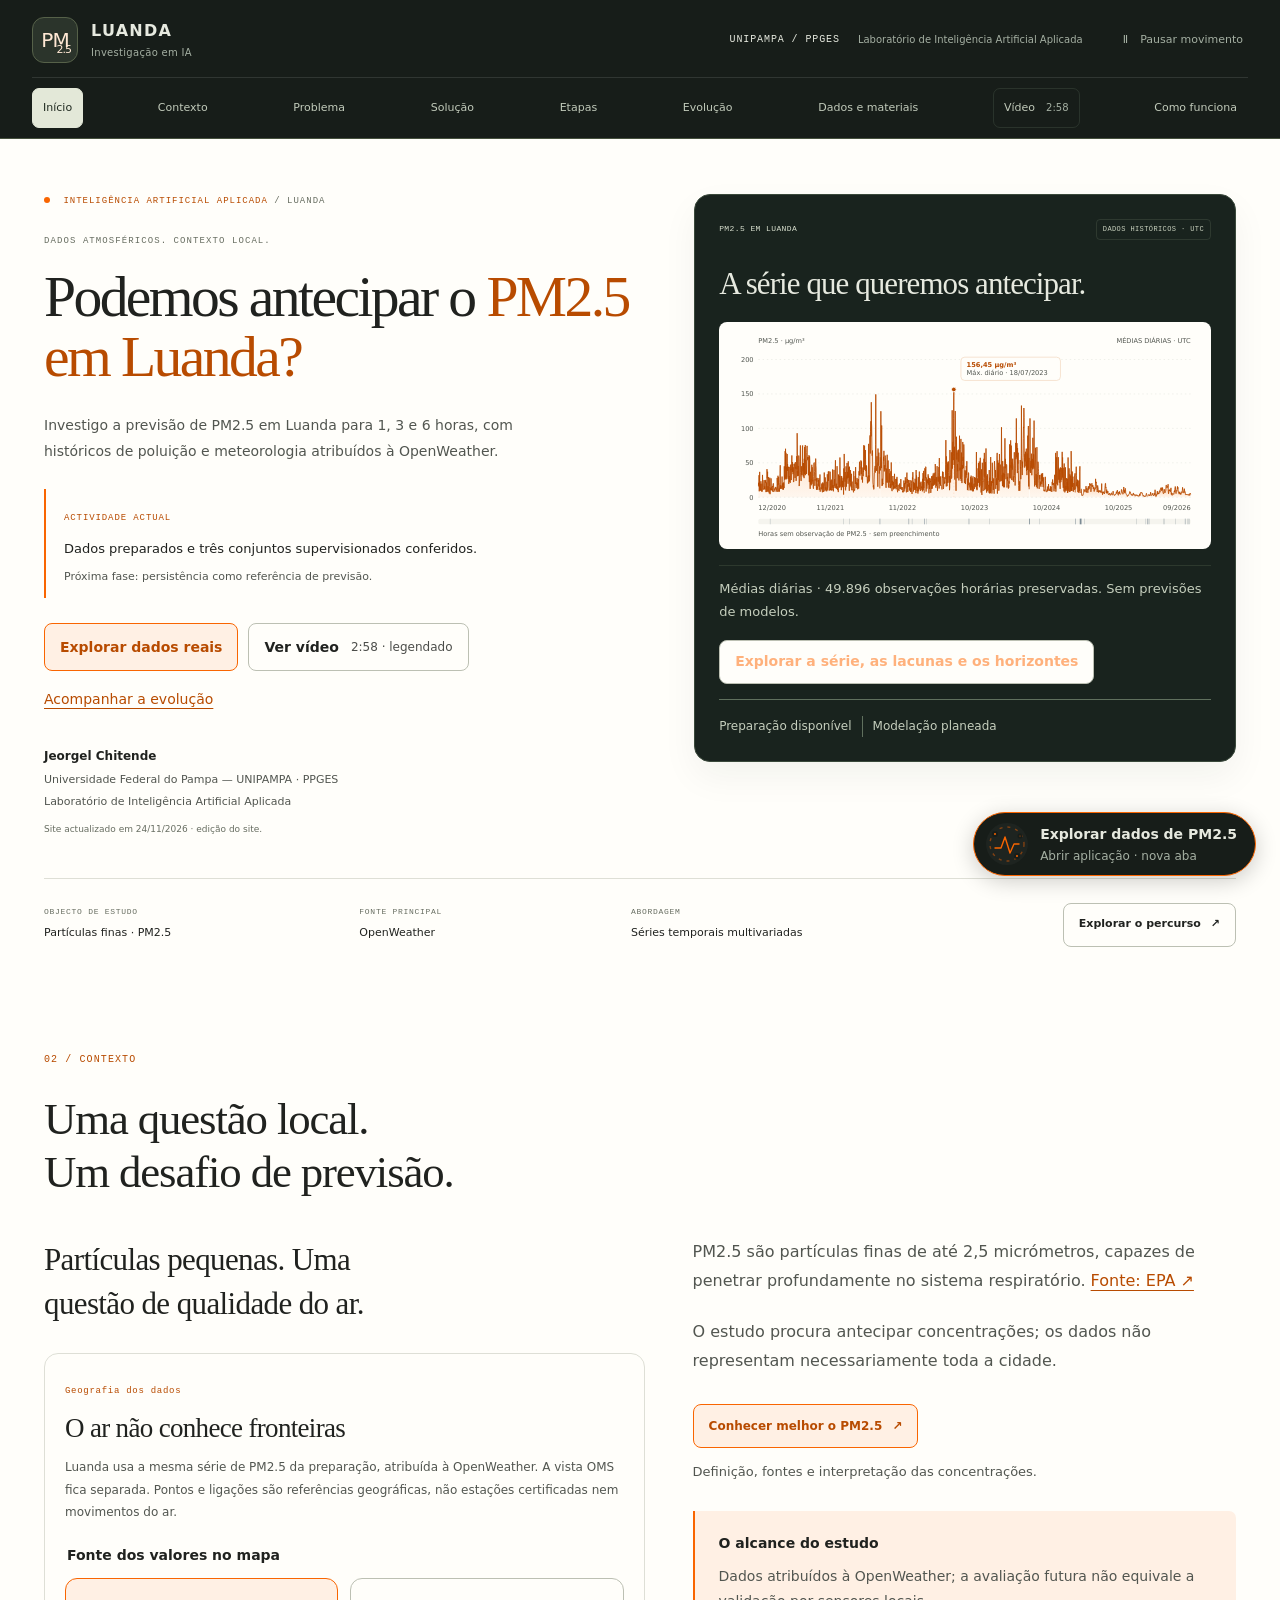
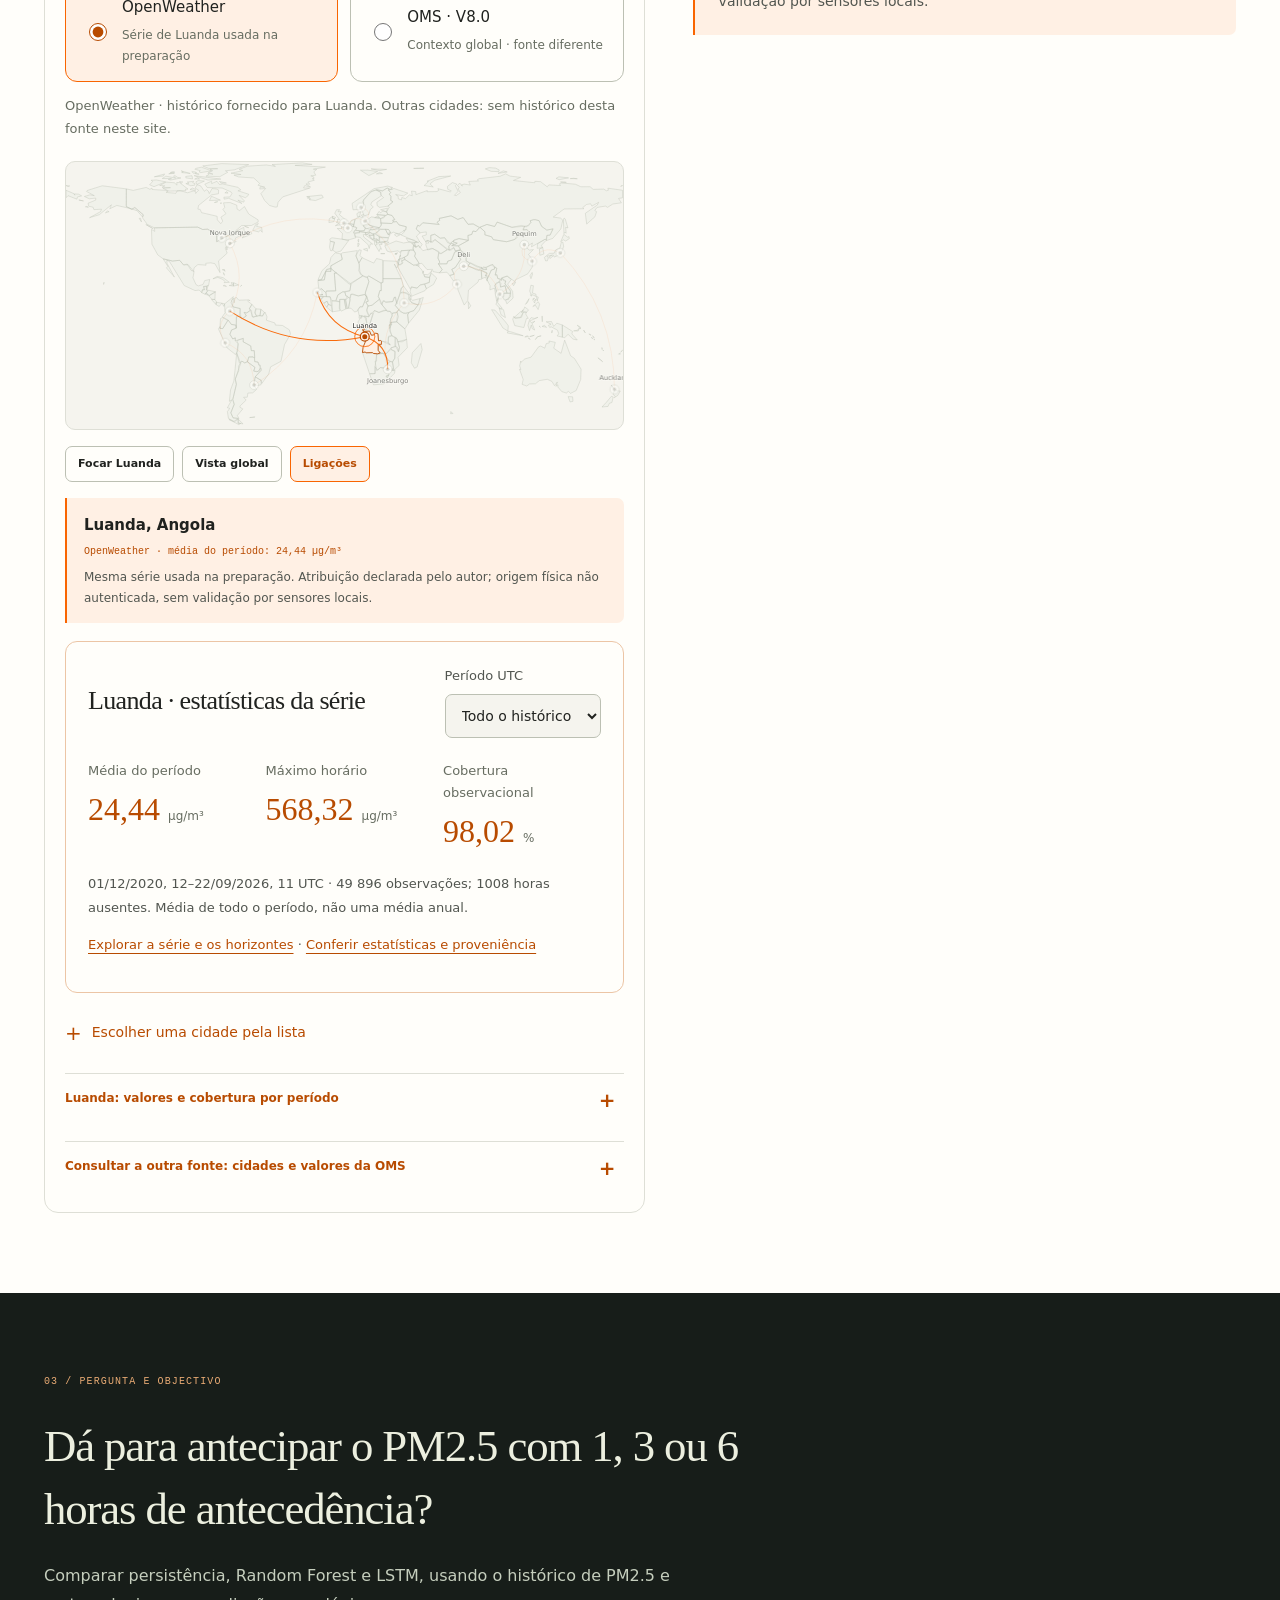
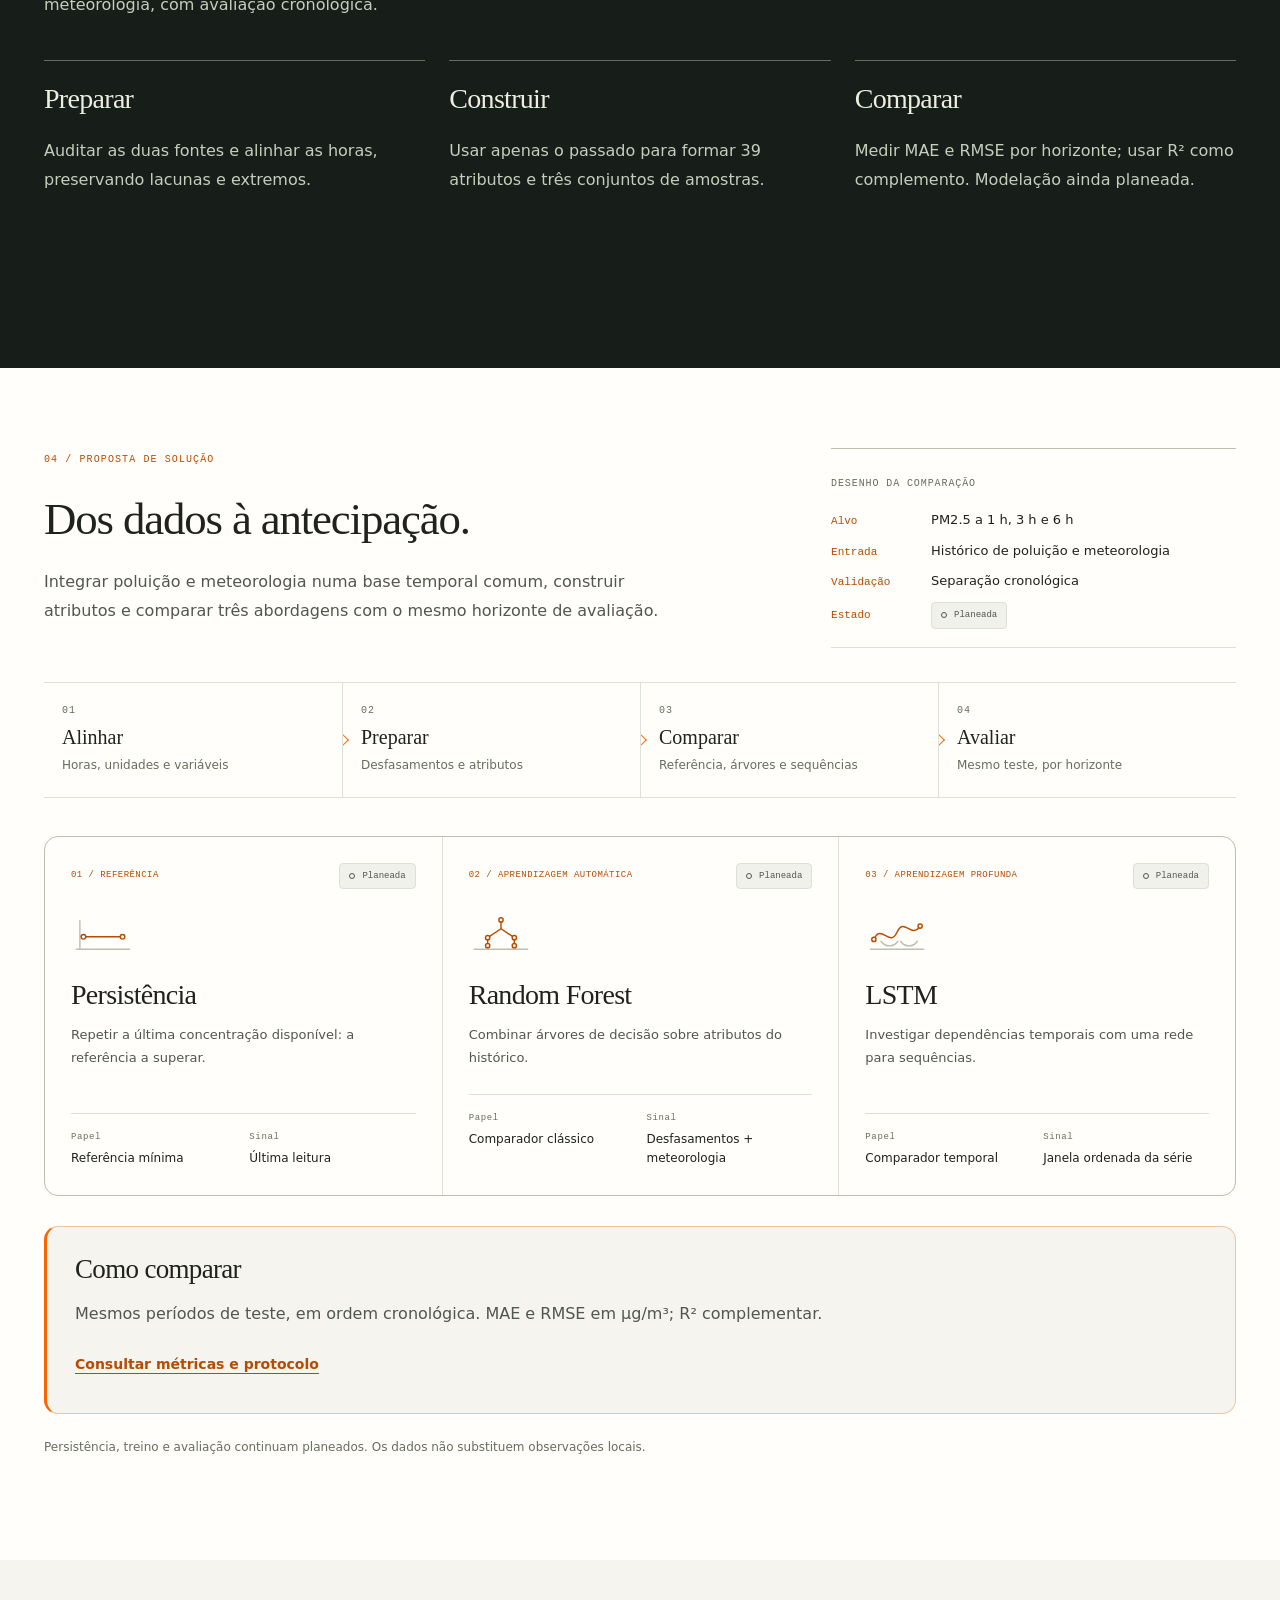
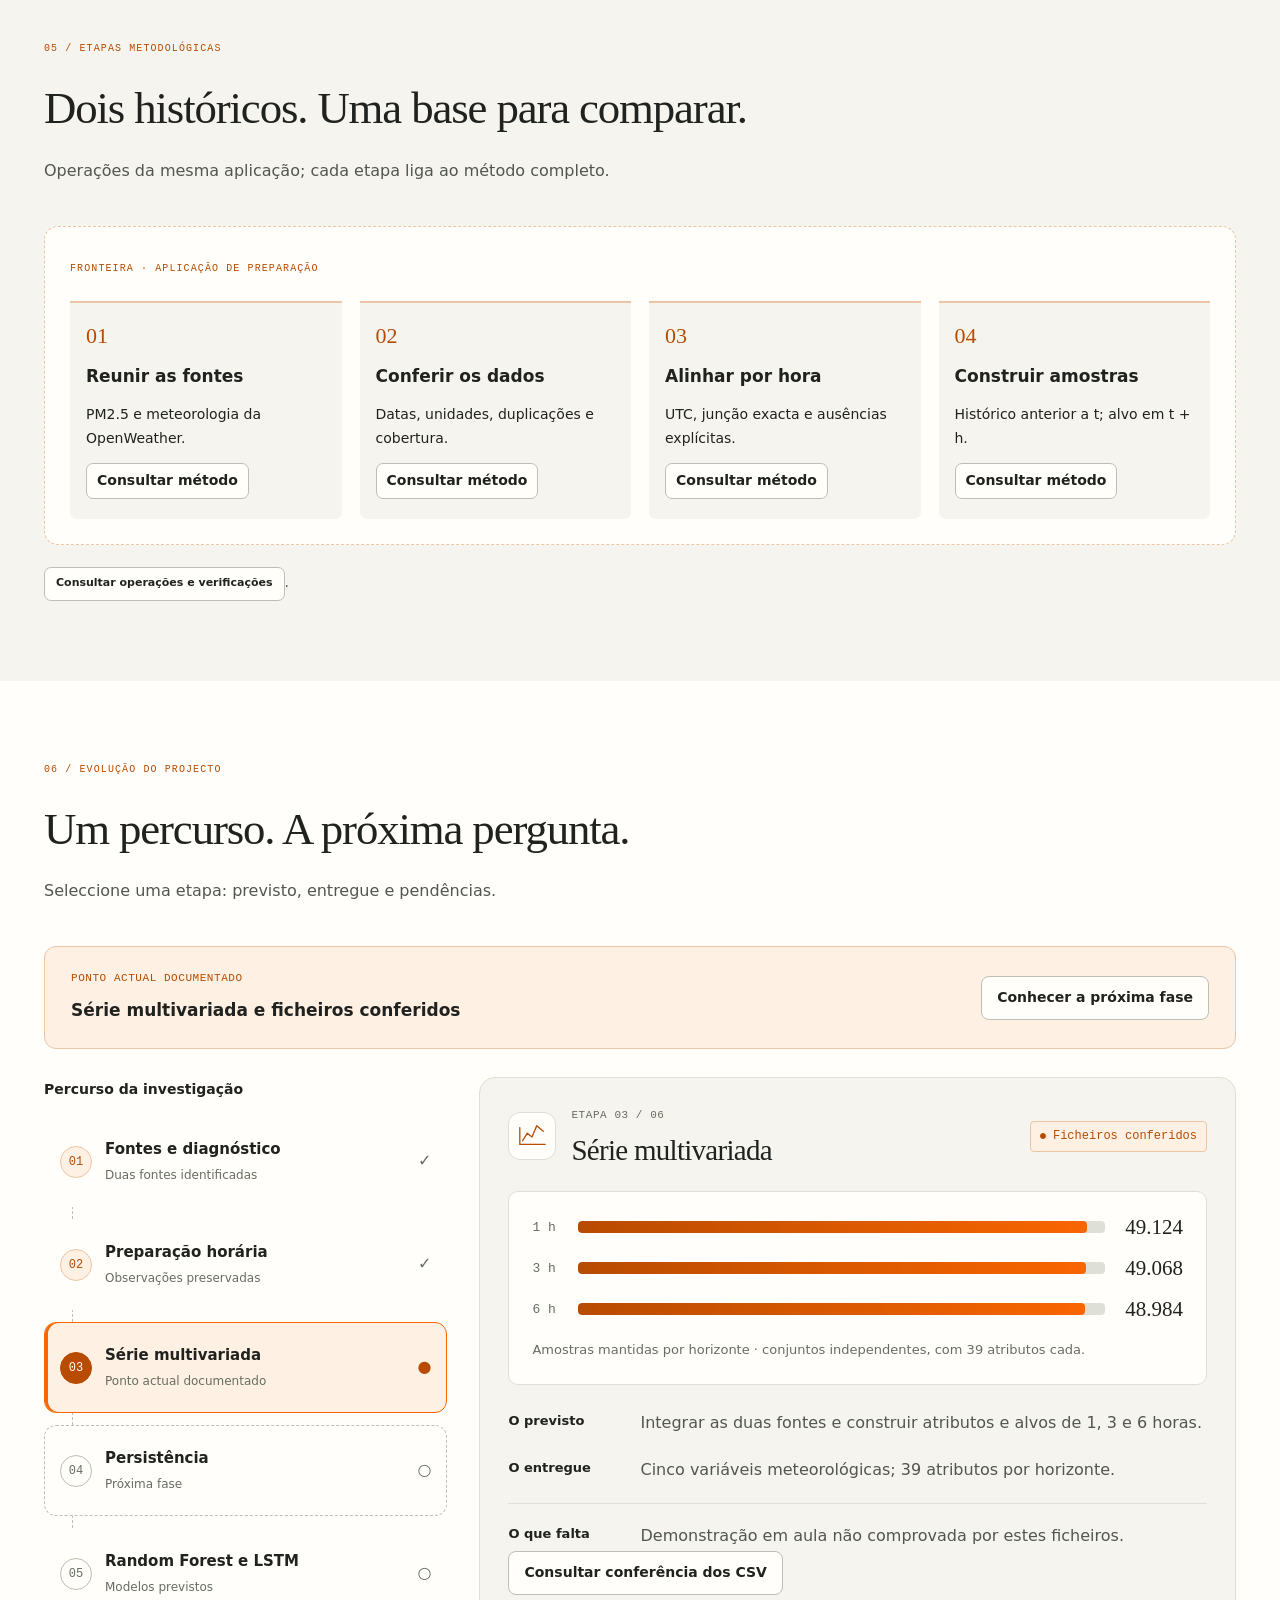
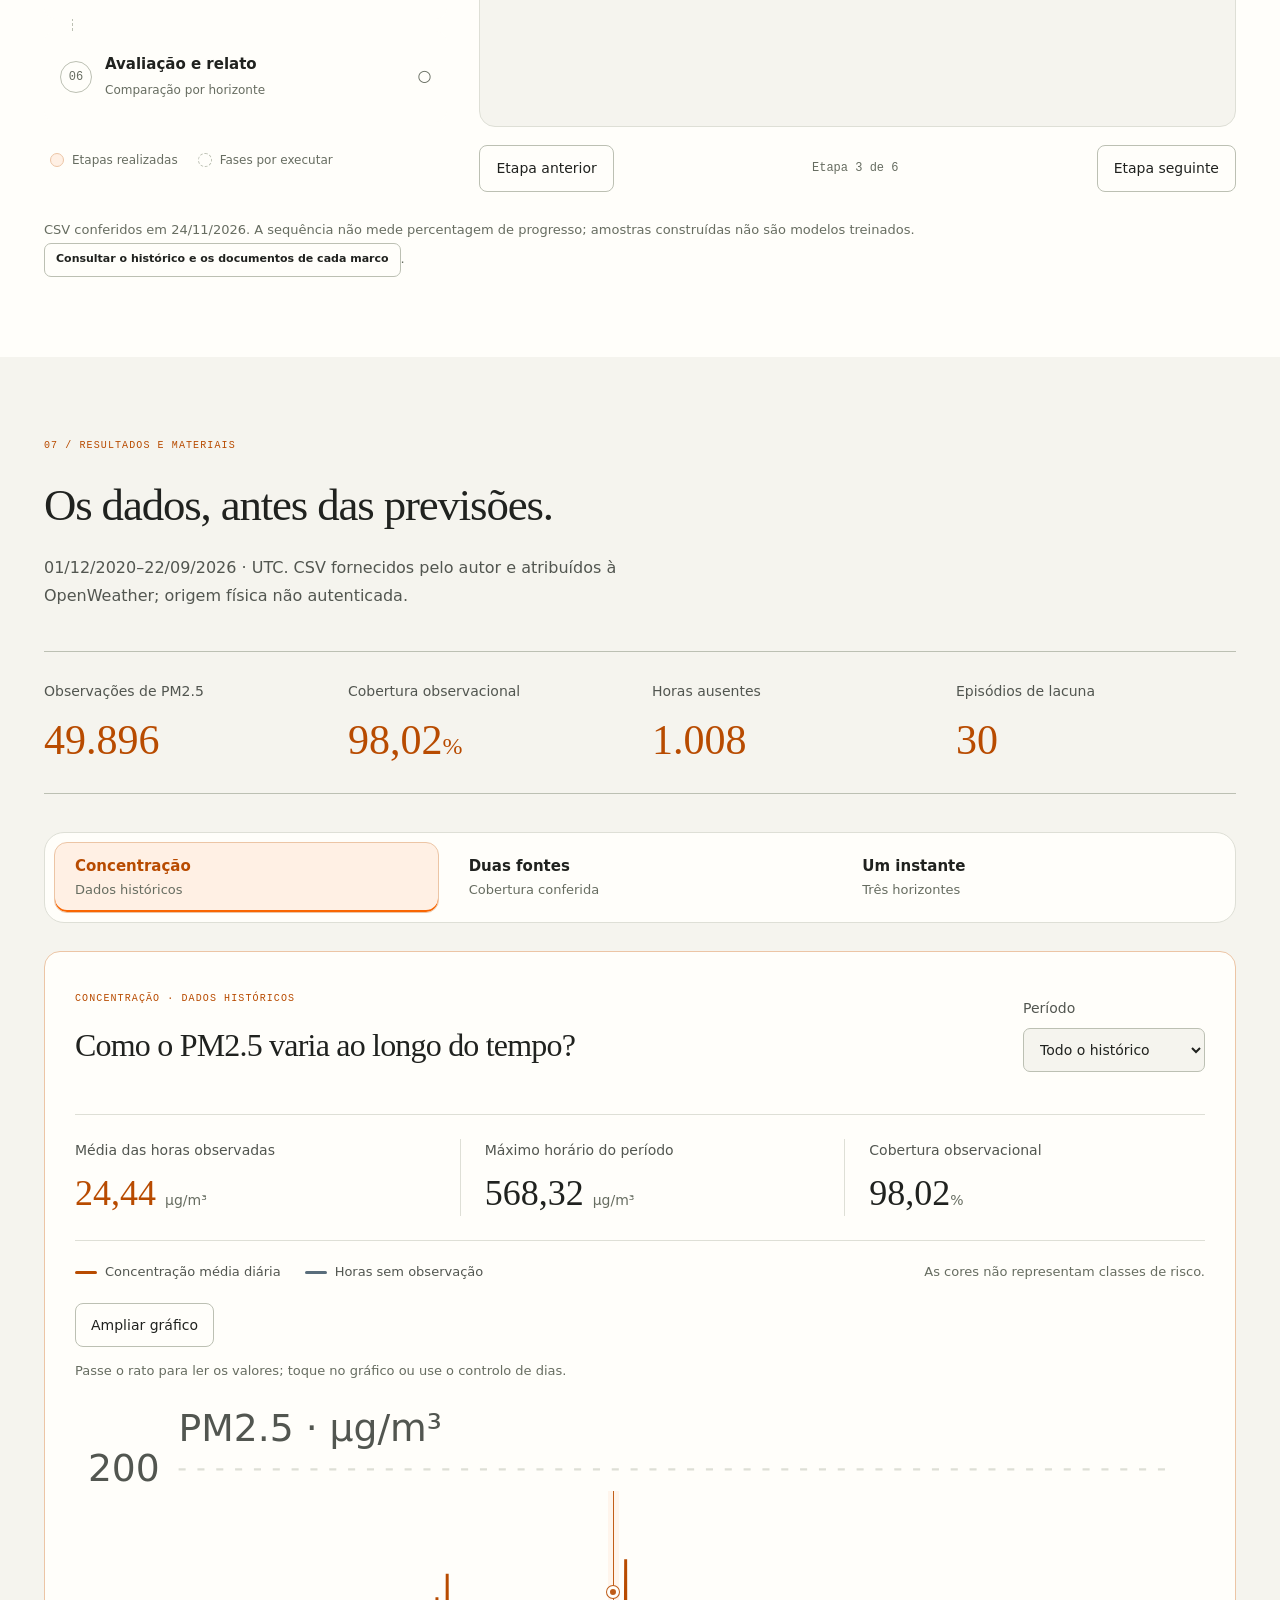
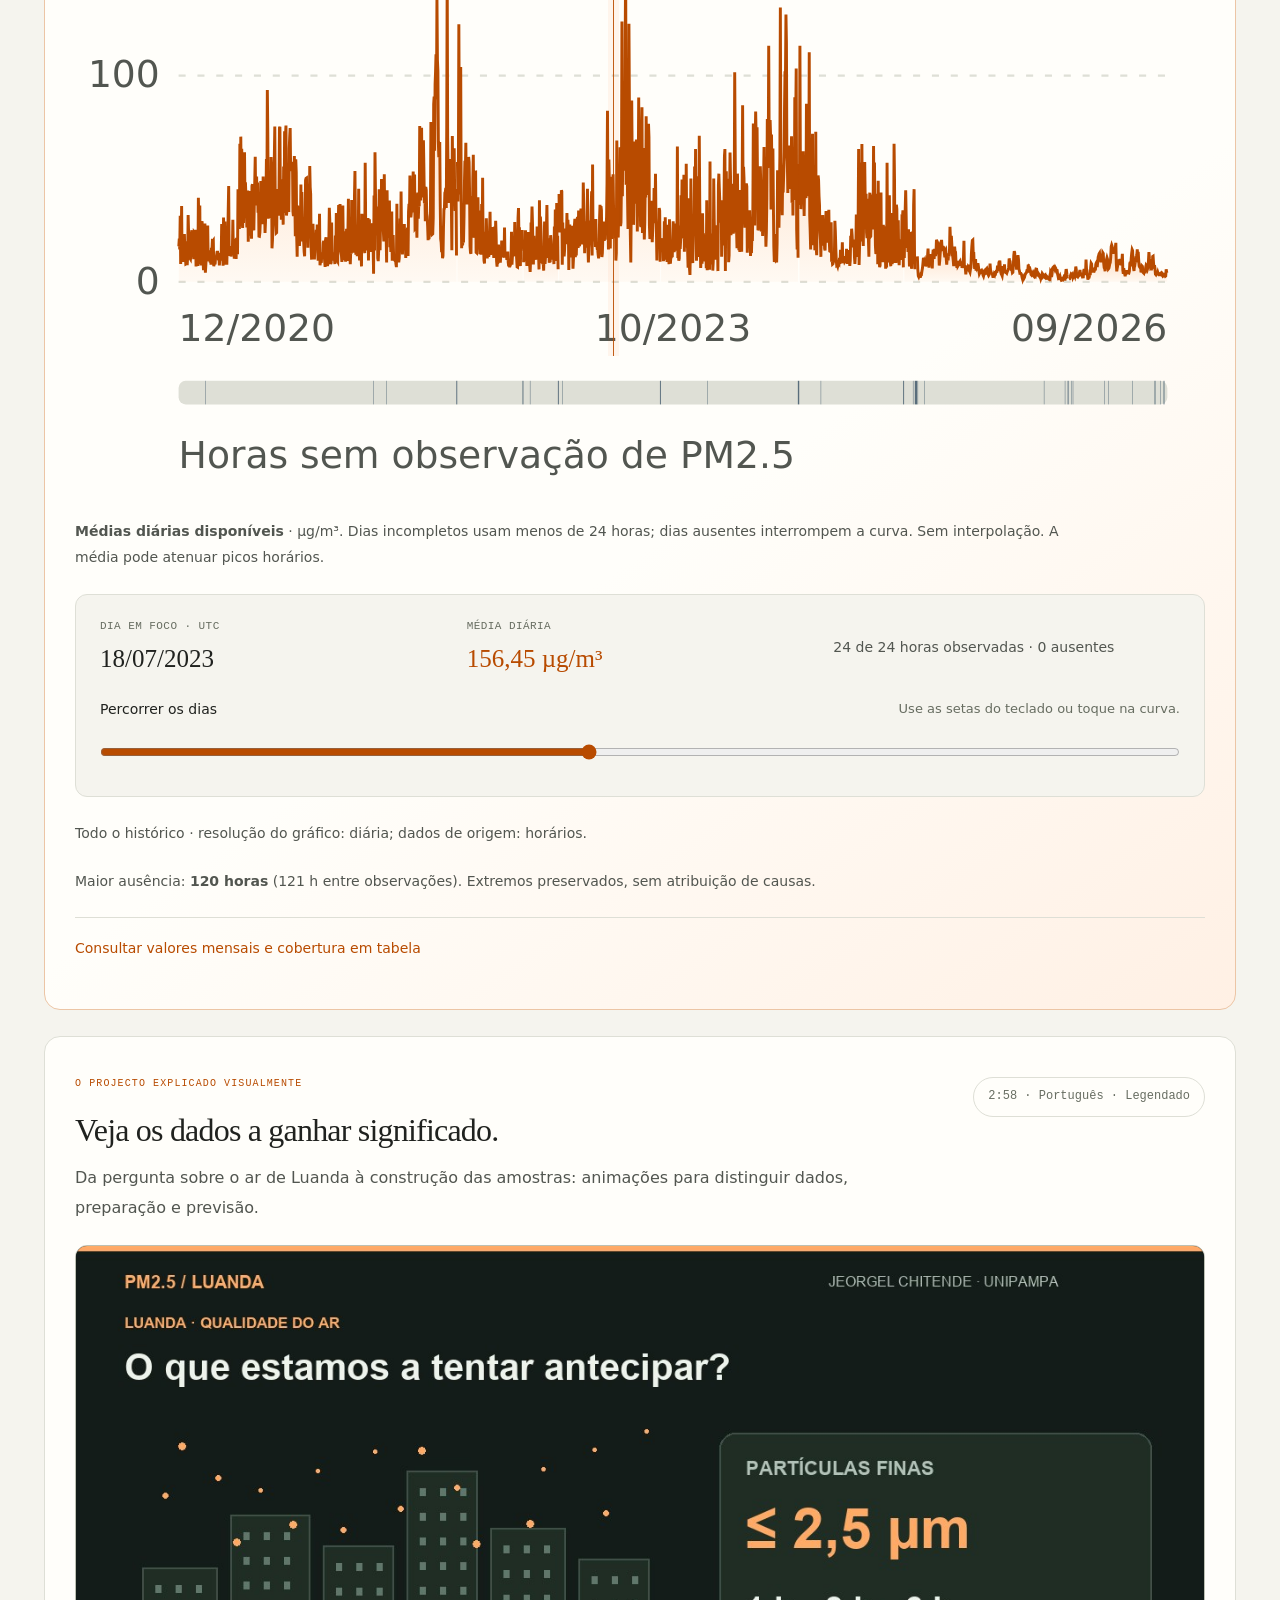
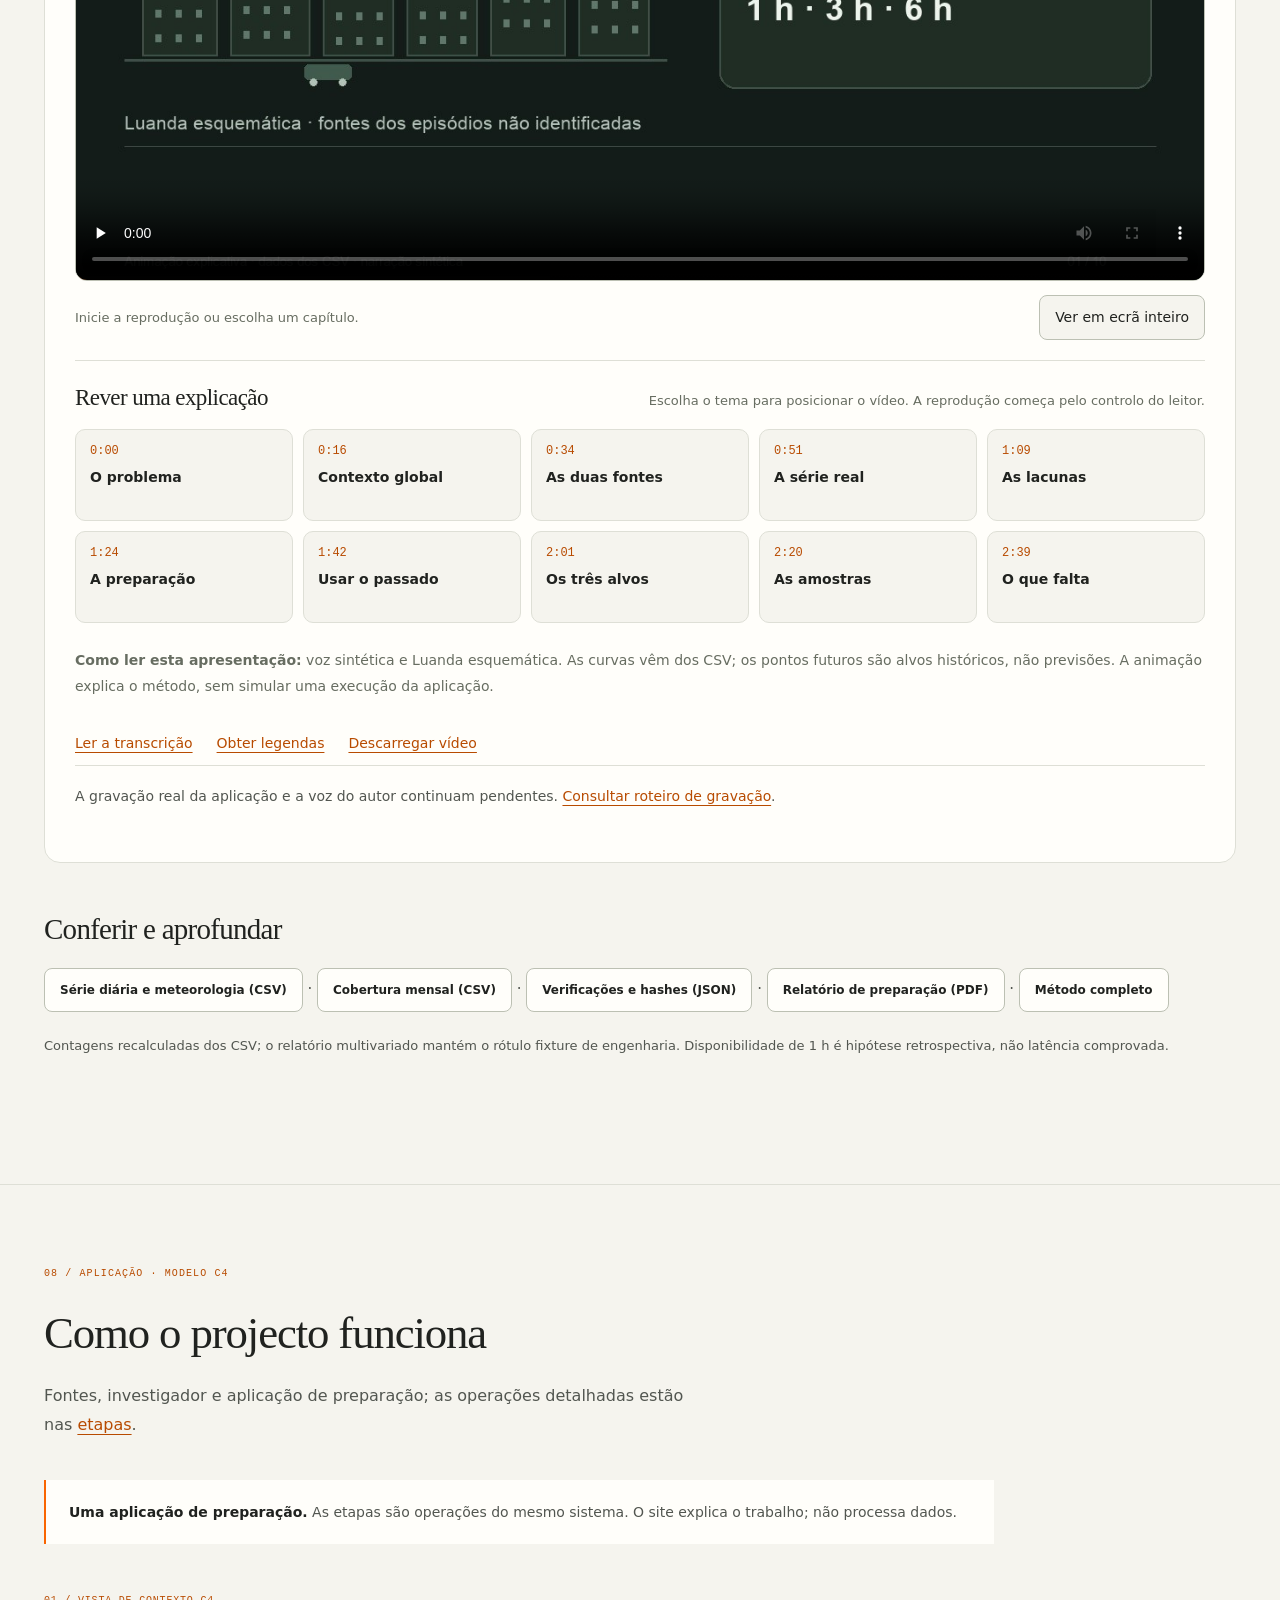
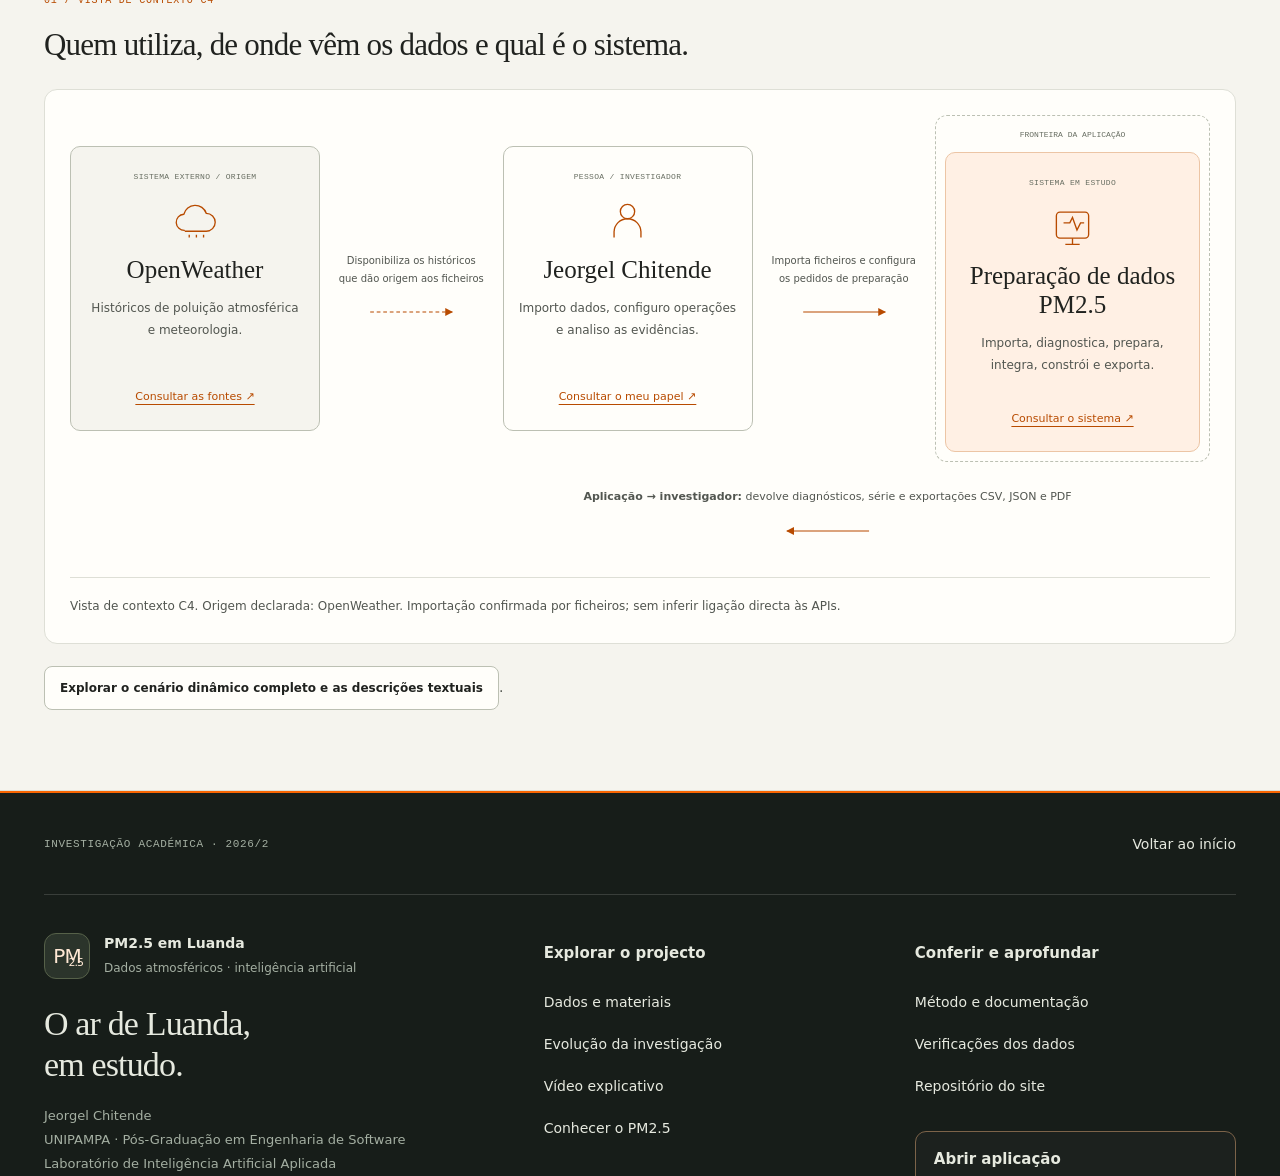
==== commit 8ee73168: "correction made at page" ====
--- a/index.html
+++ b/index.html
@@ -6,13 +6,13 @@
 <meta name="description" content="Projecto académico de previsão de PM2.5 em Luanda com inteligência artificial. Contexto, metodologia e evolução do trabalho de Jeorgel Chitende na UNIPAMPA.">
 <meta name="color-scheme" content="light dark"><meta name="theme-color" content="#fafafa"><meta name="theme-color" content="#101010" media="(prefers-color-scheme: dark)"><meta property="og:type" content="website"><meta property="og:locale" content="pt_PT"><meta property="og:title" content="PM2.5 em Luanda · Prever para compreender"><meta property="og:description" content="Um projecto académico sobre previsão de curto prazo da qualidade do ar em Luanda, Angola."><meta property="og:url" content="https://liaa-jeorgel.github.io/"><meta property="og:image" content="https://liaa-jeorgel.github.io/assets/social.png"><meta property="og:image:alt" content="Projecto PM2.5 em Luanda — UNIPAMPA">
 <link rel="icon" type="image/svg+xml" href="assets/favicon.svg"><link rel="stylesheet" href="assets/style.css"><script src="assets/motion.js" defer></script>
-<script src="assets/main.js" defer></script><script src="assets/data-explorer.js" defer></script><script src="assets/evolution-explorer.js" defer></script><script src="assets/video-guide.js" defer></script><script src="assets/reading-progress.js" defer></script><script src="assets/world-map.js" defer></script>
+<script src="assets/main.js" defer></script><script src="assets/data-explorer.js" defer></script><script src="assets/evolution-explorer.js" defer></script><script src="assets/video-guide.js" defer></script><script src="assets/interaction-feedback.js" defer></script><script src="assets/reading-progress.js" defer></script><script src="assets/world-map.js" defer></script>
 </head>
 <body>
 <div class="section-overlay" aria-hidden="true" hidden></div>
 <div class="reading-progress" role="progressbar" aria-label="Progresso de leitura da página" aria-valuemin="0" aria-valuemax="100" aria-valuenow="0" hidden><span class="reading-progress-fill"></span></div>
 <a class="skip" href="#principal">Saltar para o conteúdo</a>
-<header class="header"><div class="container header-inner"><a class="brand" href="#inicio"><span class="brand-icon" aria-hidden="true">PM<sub>2.5</sub></span><span>LUANDA<span class="brand-light">Investigação em IA</span></span></a><button class="menu-toggle" aria-expanded="false" aria-controls="menu" hidden>Explorar <span aria-hidden="true">☰</span></button><div class="sidebar-identity"><span>UNIPAMPA / PPGES</span><span>Laboratório de Inteligência Artificial Aplicada</span></div><nav id="menu" aria-label="Secções do projecto"><a href="#inicio"><span class="nav-number" aria-hidden="true">01</span><span>Início</span><span class="nav-arrow" aria-hidden="true">↗</span></a><a href="#contexto"><span class="nav-number" aria-hidden="true">02</span><span>Contexto</span><span class="nav-arrow" aria-hidden="true">↗</span></a><a href="#objectivos"><span class="nav-number" aria-hidden="true">03</span><span>Problema</span><span class="nav-arrow" aria-hidden="true">↗</span></a><a href="#proposta"><span class="nav-number" aria-hidden="true">04</span><span>Solução</span><span class="nav-arrow" aria-hidden="true">↗</span></a><a href="#metodologia"><span class="nav-number" aria-hidden="true">05</span><span>Etapas</span><span class="nav-arrow" aria-hidden="true">↗</span></a><a href="#evolucao"><span class="nav-number" aria-hidden="true">06</span><span>Evolução</span><span class="nav-arrow" aria-hidden="true">↗</span></a><a href="#materiais"><span class="nav-number" aria-hidden="true">07</span><span>Dados e materiais</span><span class="nav-arrow" aria-hidden="true">↗</span></a><a href="#video" class="nav-video"><span>Vídeo</span><span class="nav-video-duration">2:58</span></a><a href="#como-funciona"><span class="nav-number" aria-hidden="true">08</span><span>Como funciona</span><span class="nav-arrow" aria-hidden="true">↗</span></a><a href="#autor"><span class="nav-number" aria-hidden="true">09</span><span>Autor e referências</span><span class="nav-arrow" aria-hidden="true">↗</span></a></nav><div class="sidebar-bottom"><button class="motion-toggle" type="button" aria-pressed="false" hidden><span aria-hidden="true">Ⅱ</span> Pausar movimento</button></div></div></header>
+<header class="header"><div class="container header-inner"><a class="brand" href="#inicio"><span class="brand-icon" aria-hidden="true">PM<sub>2.5</sub></span><span>LUANDA<span class="brand-light">Investigação em IA</span></span></a><button class="menu-toggle" aria-expanded="false" aria-controls="menu" hidden>Explorar <span aria-hidden="true">☰</span></button><div class="sidebar-identity"><span>UNIPAMPA / PPGES</span><span>Laboratório de Inteligência Artificial Aplicada</span></div><nav id="menu" aria-label="Secções do projecto"><a href="#inicio"><span class="nav-number" aria-hidden="true">01</span><span>Início</span><span class="nav-arrow" aria-hidden="true">↗</span></a><a href="#contexto"><span class="nav-number" aria-hidden="true">02</span><span>Contexto</span><span class="nav-arrow" aria-hidden="true">↗</span></a><a href="#objectivos"><span class="nav-number" aria-hidden="true">03</span><span>Problema</span><span class="nav-arrow" aria-hidden="true">↗</span></a><a href="#proposta"><span class="nav-number" aria-hidden="true">04</span><span>Solução</span><span class="nav-arrow" aria-hidden="true">↗</span></a><a href="#metodologia"><span class="nav-number" aria-hidden="true">05</span><span>Etapas</span><span class="nav-arrow" aria-hidden="true">↗</span></a><a href="#evolucao"><span class="nav-number" aria-hidden="true">06</span><span>Evolução</span><span class="nav-arrow" aria-hidden="true">↗</span></a><a href="#materiais"><span class="nav-number" aria-hidden="true">07</span><span>Dados e materiais</span><span class="nav-arrow" aria-hidden="true">↗</span></a><a href="#video" class="nav-video"><span>Vídeo</span><span class="nav-video-duration">2:58</span></a><a href="#como-funciona"><span class="nav-number" aria-hidden="true">08</span><span>Como funciona</span><span class="nav-arrow" aria-hidden="true">↗</span></a></nav><div class="sidebar-bottom"><button class="motion-toggle" type="button" aria-pressed="false" hidden><span aria-hidden="true">Ⅱ</span> Pausar movimento</button></div></div></header>
 <main id="principal" tabindex="-1">
 <section id="inicio" tabindex="-1" class="hero"><div class="container hero-grid"><div><p class="eyebrow"><span class="dot"></span> INTELIGÊNCIA ARTIFICIAL APLICADA <span class="hero-code">/ LUANDA</span></p><p class="research-kicker">DADOS ATMOSFÉRICOS. CONTEXTO LOCAL.</p><h1>Podemos antecipar o <span>PM2.5 em Luanda?</span></h1><p class="hero-copy">Investigo a previsão de PM2.5 em Luanda para 1, 3 e 6 horas, com históricos de poluição e meteorologia atribuídos à OpenWeather.</p><aside class="current-stage" aria-label="Estado do projecto"><strong>Actividade actual</strong><p>Dados preparados e três conjuntos supervisionados conferidos.</p><span>Próxima fase: persistência como referência de previsão.</span></aside><div class="actions hero-primary-actions"><a class="button primary" href="#materiais">Explorar dados reais</a><a class="button secondary" href="#video">Ver vídeo <span class="video-duration">2:58 · legendado</span></a></div><a class="hero-evolution-link" href="#evolucao">Acompanhar a evolução</a><p class="byline"><strong>Jeorgel Chitende</strong><span>Universidade Federal do Pampa — UNIPAMPA · PPGES</span><span>Laboratório de Inteligência Artificial Aplicada</span><span class="site-update">Site actualizado em <time datetime="2026-11-17">24/11/2026</time> · edição do site.</span></p></div>
 <figure class="hero-figure evidence-hero"><div class="figure-top"><span>PM2.5 EM LUANDA</span><span class="figure-tag">DADOS HISTÓRICOS · UTC</span></div><div class="diagram-title"><strong>A série que queremos antecipar.</strong></div><img src="assets/data/pm25-todos.svg" width="1000" height="380" alt="Histórico real fornecido: médias diárias de PM2.5 entre dezembro de 2020 e setembro de 2026, com faixa de ausências."><figcaption>Médias diárias · 49.896 observações horárias preservadas. Sem previsões de modelos.</figcaption><a href="#materiais" class="action-link">Explorar a série, as lacunas e os horizontes</a><div class="hero-data-state"><span>Preparação disponível</span><span>Modelação planeada</span></div></figure></div><div class="container hero-foot"><div><span>OBJECTO DE ESTUDO</span><strong>Partículas finas · PM2.5</strong></div><div><span>FONTE PRINCIPAL</span><strong>OpenWeather</strong></div><div><span>ABORDAGEM</span><strong>Séries temporais multivariadas</strong></div><a href="#metodologia" class="action-link">Explorar o percurso <span aria-hidden="true">↗</span></a></div></section>
@@ -57,7 +57,7 @@
 <p class="related-limits">Estas relações contextualizam os trabalhos da disciplina. Não indicam colaboração no meu projecto nem constituem validação dos resultados desta investigação.</p>
 <p><a href="metodo.html#literatura" class="action-link compact">Consultar a comparação metodológica com a literatura</a></p><p class="related-attribution"><a href="https://unipampa4all.github.io/disciplinas/liaa/20262/projetos_html/index.html">Relações identificadas no mapa de projectos da disciplina LIAA/LEAS — UNIPAMPA, 2026/2.</a></p>
 </div></section>
-<section id="autor" tabindex="-1" class="section container"><div class="author-grid"><div><p class="eyebrow">09 / AUTOR</p><div class="avatar" aria-hidden="true">JC</div><h2>Jeorgel Chitende</h2><p>Universidade Federal do Pampa — UNIPAMPA<br>Pós-Graduação em Engenharia de Software — PPGES</p><p class="small">Laboratório de Inteligência Artificial Aplicada<br>Projecto individual · Luanda, Angola</p><p><a href="metodo.html#papel-investigador" class="action-link compact">Consultar o papel do investigador</a></p></div><div id="referencias"><p class="eyebrow">FONTES E REFERÊNCIAS</p><h3>Fundamentação e dados</h3><ul class="references"><li><a href="https://www.epa.gov/pm-pollution/particulate-matter-pm-basics"><span>EPA · Particulate Matter (PM) Basics<small>Definição de partículas finas e relevância para a saúde.</small></span><span aria-hidden="true">↗</span></a></li><li><a href="https://openweathermap.org/api/air-pollution"><span>OpenWeather · Air Pollution API<small>Documentação da fonte de dados de poluição atmosférica.</small></span><span aria-hidden="true">↗</span></a></li><li><a href="https://openweathermap.org/api"><span>OpenWeather · Weather API<small>Documentação das fontes meteorológicas.</small></span><span aria-hidden="true">↗</span></a></li></ul></div></div></section></main><footer class="footer"><div class="container"><a class="brand" href="#inicio">PM2.5 <span class="brand-light">/ Luanda</span></a><p>Ciência, dados e contexto local.<br><span>Projecto académico · UNIPAMPA / PPGES</span></p><a href="#inicio" class="action-link compact">Voltar ao início ↑</a></div></footer>
+<section id="autor" tabindex="-1" class="section container" hidden><div class="author-grid"><div><p class="eyebrow">09 / AUTOR</p><div class="avatar" aria-hidden="true">JC</div><h2>Jeorgel Chitende</h2><p>Universidade Federal do Pampa — UNIPAMPA<br>Pós-Graduação em Engenharia de Software — PPGES</p><p class="small">Laboratório de Inteligência Artificial Aplicada<br>Projecto individual · Luanda, Angola</p><p><a href="metodo.html#papel-investigador" class="action-link compact">Consultar o papel do investigador</a></p></div><div id="referencias"><p class="eyebrow">FONTES E REFERÊNCIAS</p><h3>Fundamentação e dados</h3><ul class="references"><li><a href="https://www.epa.gov/pm-pollution/particulate-matter-pm-basics"><span>EPA · Particulate Matter (PM) Basics<small>Definição de partículas finas e relevância para a saúde.</small></span><span aria-hidden="true">↗</span></a></li><li><a href="https://openweathermap.org/api/air-pollution"><span>OpenWeather · Air Pollution API<small>Documentação da fonte de dados de poluição atmosférica.</small></span><span aria-hidden="true">↗</span></a></li><li><a href="https://openweathermap.org/api"><span>OpenWeather · Weather API<small>Documentação das fontes meteorológicas.</small></span><span aria-hidden="true">↗</span></a></li></ul></div></div></section></main><footer class="footer site-footer"><div class="container"><div class="footer-topline"><span>INVESTIGAÇÃO ACADÉMICA · 2026/2</span><a class="footer-back" href="#inicio">Voltar ao início</a></div><div class="footer-grid"><div class="footer-identity"><a class="footer-brand" href="#inicio"><span class="brand-icon" aria-hidden="true">PM<sub>2.5</sub></span><span>PM2.5 em Luanda<small>Dados atmosféricos · inteligência artificial</small></span></a><h2>O ar de Luanda,<br>em estudo.</h2><p>Jeorgel Chitende<br>UNIPAMPA · Pós-Graduação em Engenharia de Software<br>Laboratório de Inteligência Artificial Aplicada</p></div><nav class="footer-navigation" aria-label="Explorar o projecto pelo rodapé"><h3>Explorar o projecto</h3><a href="#materiais">Dados e materiais</a><a href="#evolucao">Evolução da investigação</a><a href="#video">Vídeo explicativo</a><a href="pm25.html">Conhecer o PM2.5</a></nav><div class="footer-resources"><h3>Conferir e aprofundar</h3><a href="metodo.html">Método e documentação</a><a href="assets/data/audit.json">Verificações dos dados</a><a href="https://github.com/liaa-jeorgel/liaa-jeorgel.github.io">Repositório do site</a><a class="footer-app" href="http://wsfp2atmwl3xryh4pytcezfb.167.86.119.55.sslip.io/#preparacao" target="_blank" rel="noopener noreferrer"><strong>Abrir aplicação</strong><span>Preparação dos dados · nova aba</span></a></div></div><div class="footer-bottom"><p>Projecto individual · investigação em curso.</p><p>Preparação disponível · modelação e avaliação planeadas.</p></div></div></footer>
 <dialog class="stage-modal" aria-labelledby="stage-modal-title"><div class="stage-modal-header"><div><p class="eyebrow stage-modal-number"></p><h2 id="stage-modal-title"></h2><div class="stage-modal-status"></div></div><form method="dialog"><button class="stage-modal-close" aria-label="Fechar detalhes da etapa" autofocus>×</button></form></div><p class="stage-modal-description"></p><div class="stage-modal-content"></div></dialog>
 <a class="application-float" href="http://wsfp2atmwl3xryh4pytcezfb.167.86.119.55.sslip.io/#preparacao" target="_blank" rel="noopener noreferrer"><span class="application-orbit" aria-hidden="true"><svg viewBox="0 0 40 40" focusable="false"><circle class="application-ring" cx="20" cy="20" r="17"/><path class="application-signal" d="M8 24h6l4-11 5 16 4-9h5"/><circle class="application-particle particle-one" cx="8" cy="10" r="2"/><circle class="application-particle particle-two" cx="33" cy="12" r="1.5"/><circle class="application-particle particle-three" cx="30" cy="32" r="2"/></svg></span><span class="application-label"><strong>Explorar dados de PM2.5</strong><small>Abrir aplicação · nova aba</small></span></a>
 </body></html>
--- a/assets/style.css
+++ b/assets/style.css
@@ -276,3 +276,18 @@
 /* Fontes separadas: dados do estudo em Luanda e contexto OMS. */
 .pm-map-source-controls{display:flex;gap:12px;flex-wrap:wrap;border:0;margin:20px 0 0;padding:0;min-width:0}.pm-map-source-controls legend{font-size:14px;font-weight:600;color:var(--ink);margin-bottom:10px}.pm-map-source-controls label{display:flex;align-items:center;gap:12px;flex:1;min-width:220px;padding:15px 18px;border:1px solid var(--line-strong);border-radius:12px;background:var(--paper);color:var(--ink);font-size:15px;cursor:pointer}.pm-map-source-controls label:has(input:checked){background:var(--accent-soft);border-color:var(--accent)}.pm-map-source-controls input{width:18px;height:18px;accent-color:var(--accent-strong);flex:none}.pm-map-source-controls small{display:block;font-size:12px;color:var(--muted);margin-top:4px;line-height:1.7}.pm-map-source-note{font-size:13px;line-height:1.8;color:var(--muted);margin:12px 0 20px}.pm-luanda-data{padding:22px;border:1px solid var(--accent-line);border-radius:12px;background:var(--paper);margin:18px 0}.pm-luanda-heading{display:flex;justify-content:space-between;gap:20px;align-items:center}.pm-luanda-heading h4{font:26px var(--serif);margin:0}.pm-map-year-control{display:flex;flex-direction:column;gap:6px}.pm-map-year-control label{font-size:13px}.pm-map-year-control select{font:14px var(--font);min-height:44px;padding:8px 12px;color:var(--ink);background:var(--soft);border:1px solid var(--line-strong);border-radius:7px;max-width:100%}.pm-luanda-statistics{display:grid;grid-template-columns:repeat(3,minmax(0,1fr));gap:20px;margin:22px 0}.pm-luanda-statistics dt{font-size:13px;color:var(--muted);line-height:1.7}.pm-luanda-statistics dd{font:32px var(--serif);margin:9px 0 0;color:var(--accent-strong)}.pm-luanda-statistics dd span{font:12px var(--font);color:var(--muted)}.pm-luanda-data>p{font-size:13px;line-height:1.9;margin-bottom:12px}.pm-map[data-source=openweather] .pm-map-node:not([data-city=luanda]){opacity:.55!important}.pm-map[data-source=openweather] .pm-map-node:not([data-city=luanda]) .pm-map-dot{fill:var(--muted)}.pm-map[data-source=openweather] .pm-map-node.is-selected{opacity:1!important}.pm-openweather-table table{min-width:760px}
 @media(max-width:650px){.pm-map-source-controls{display:grid;grid-template-columns:1fr}.pm-map-source-controls label{min-width:0;font-size:14px}.pm-luanda-data{padding:18px 15px}.pm-luanda-heading{align-items:start;flex-direction:column;gap:15px}.pm-map-year-control{width:100%}.pm-luanda-heading h4{font-size:24px}.pm-luanda-statistics{grid-template-columns:1fr;gap:15px}.pm-luanda-statistics>div{display:flex;justify-content:space-between;align-items:center;gap:14px}.pm-luanda-statistics>div+div{border-top:1px solid var(--line);padding-top:15px}.pm-luanda-statistics dd{font-size:30px;white-space:nowrap;margin:0}.pm-luanda-statistics dt{max-width:150px}}
+
+/* Rodapé partilhado: identidade académica, navegação e materiais. */
+.footer.site-footer{position:relative;background:var(--side);color:var(--side-text);border-top:2px solid var(--accent);padding:30px 0 calc(90px + env(safe-area-inset-bottom,0px));margin-left:0}.footer.site-footer>.container{display:block}.footer-topline{display:flex;justify-content:space-between;align-items:center;gap:20px;padding-bottom:27px;border-bottom:1px solid #ffffff25}.footer-topline>span{font:11px/1.8 var(--mono);letter-spacing:.06em;color:var(--side-muted)}.footer.site-footer a{font-size:14px;color:var(--side-text);text-decoration:none}.footer.site-footer a:hover{color:#ffb17c;text-decoration:underline;text-underline-offset:5px}.footer.site-footer a:focus-visible{outline:3px solid #ffb17c;outline-offset:4px}.footer-back{min-height:44px;display:inline-flex;align-items:center;white-space:nowrap}.footer-grid{display:grid;grid-template-columns:1.4fr 1fr 1fr;gap:50px;padding:38px 0}.footer-brand{display:flex;gap:14px;align-items:center;font-weight:600;line-height:1.5}.footer-brand>.brand-icon{font-size:20px}.footer-brand small{display:block;font-size:12px;font-weight:400;color:var(--side-muted);margin-top:4px;line-height:1.7}.footer.site-footer .footer-identity h2{font:34px/1.2 var(--serif);color:var(--side-text);margin:25px 0 18px}.footer.site-footer p{font-size:13px;line-height:1.85;margin:0;color:var(--side-muted);order:initial;width:auto}.footer.site-footer h3{font-size:15px;color:var(--side-text);margin:8px 0 17px;line-height:1.6;font-weight:600;letter-spacing:0}.footer-navigation,.footer-resources{display:flex;flex-direction:column;align-items:start;min-width:0}.footer-navigation>a,.footer-resources>a{display:inline-flex;min-height:42px;align-items:center;line-height:1.7}.footer.site-footer .footer-app{display:flex;flex-direction:column;align-items:start;justify-content:center;gap:4px;margin-top:23px;padding:15px 18px;width:100%;min-height:76px;border:1px solid #7c6349;border-radius:11px;background:#ffffff05}.footer-app strong{font-size:15px}.footer-app span{font-size:12px;color:var(--side-muted)}.footer.site-footer .footer-app:hover{background:#ffffff0b;border-color:#ffb17c;text-decoration:none}.footer-bottom{display:flex;justify-content:space-between;gap:20px;padding-top:22px;border-top:1px solid #ffffff25}.footer.site-footer .footer-bottom p{font-size:12px;line-height:1.8}
+@media(max-width:1000px){.footer-grid{grid-template-columns:1.2fr 1fr;gap:30px}.footer-identity{grid-column:1/-1}.footer.site-footer .footer-identity h2 br{display:none}.footer-bottom{flex-direction:column;gap:8px}}
+@media(max-width:600px){.footer-topline{align-items:start;gap:15px}.footer-topline>span{font-size:10px;max-width:180px}.footer.site-footer .footer-back{font-size:13px}.footer-grid{grid-template-columns:1fr;gap:25px;padding:30px 0}.footer.site-footer .footer-identity h2{font-size:31px}.footer-navigation,.footer-resources{padding-top:22px;border-top:1px solid #ffffff1c}.footer.site-footer .footer-app{max-width:400px}.footer.site-footer .footer-bottom p{font-size:12px}}
+@media print{.footer.site-footer{background:none;color:var(--ink);padding:25px 0;border-top:1px solid var(--line)}.footer-topline,.footer-navigation,.footer-resources{display:none}.footer-grid{display:block;padding:0 0 20px}.footer.site-footer .footer-identity h2{font-size:25px;color:var(--ink)}.footer.site-footer p,.footer-brand small{color:var(--body)}}
+
+/* Feedback de exploração: os valores vêm dos CSV, não de animações. */
+.chart-tooltip{position:absolute;z-index:6;max-width:280px;width:max-content;min-width:180px;padding:13px 15px;background:var(--side);border:1px solid var(--accent);border-radius:10px;color:var(--side-text);box-shadow:0 8px 24px #0003;font-size:13px;line-height:1.7;pointer-events:auto}.chart-tooltip>span,.chart-tooltip>strong,.chart-tooltip>small{display:block}.chart-tooltip>span{font-size:12px;color:var(--side-muted);margin-bottom:4px}.chart-tooltip>strong{font-size:20px;font-weight:600;color:var(--side-text)}.chart-tooltip>small{font-size:12px;color:var(--side-muted);max-width:250px;margin-top:5px}.chart-interaction-hint{font-size:13px;color:var(--muted);line-height:1.8;margin:0 0 12px}.chart-feedback-stage{display:block;position:relative;min-width:0}.chart-feedback-stage>img{cursor:crosshair}.chart-feedback-cursor{position:absolute;width:1px;background:var(--accent-strong);pointer-events:none;opacity:.85}.chart-feedback-cursor>i{position:absolute;left:0;top:var(--point-y);width:11px;height:11px;background:var(--accent-strong);border:2px solid var(--paper);border-radius:50%;box-shadow:0 0 0 1px var(--accent-strong);transform:translate(-50%,-50%)}.chart-feedback-cursor.is-missing>i{display:none}.chart-feedback-controls{margin:18px 0 0;padding:20px;background:var(--soft);border:1px solid var(--line);border-radius:10px}.chart-feedback-reading{margin:0 0 16px!important}.chart-feedback-reading>span,.chart-feedback-reading>strong,.chart-feedback-reading>small{display:block}.chart-feedback-reading>span{font-size:13px;line-height:1.8;color:var(--muted)}.chart-feedback-reading>strong{font:28px/1.4 var(--serif);color:var(--accent-strong);margin:5px 0}.chart-feedback-reading>small{font-size:13px;line-height:1.8;color:var(--body)}.chart-feedback-controls label{display:block;font-size:14px;color:var(--ink)}.chart-feedback-controls input{display:block;width:100%;min-height:44px;margin:6px 0 0;accent-color:var(--accent-strong);cursor:ew-resize}.data-chart-scroll:focus-visible{outline:3px solid var(--accent-strong);outline-offset:4px}.data-chart-scroll:focus-within + .chart-feedback-controls,.chart-feedback-controls:focus-within{border-color:var(--accent)}
+.model-card,.evidence-stats>div,.horizon-evidence>article,.evolution-visual{transition:border-color .18s,background-color .18s,box-shadow .18s}.model-card:focus-within,.horizon-evidence>article:focus-within{box-shadow:0 0 0 2px var(--accent-line)}
+@media(hover:hover) and (pointer:fine){.model-card:hover{border-color:var(--accent-line);background:var(--accent-soft);box-shadow:0 5px 18px #00000008}.evidence-stats>div:hover{background:var(--accent-soft);border-radius:8px;box-shadow:0 0 0 8px var(--accent-soft)}.horizon-evidence>article:hover{border-color:var(--accent);background:var(--accent-soft)}.evolution-visual:hover{border-color:var(--accent-line);box-shadow:0 3px 16px #00000008}.compact-method a:hover,.footer-navigation a:hover,.video-chapters a:hover{box-shadow:inset 2px 0 var(--accent)}}
+@media(max-width:650px){.chart-tooltip{max-width:230px;min-width:155px;padding:10px 12px}.chart-tooltip>strong{font-size:18px}.chart-tooltip>small{max-width:205px}.chart-feedback-controls{padding:17px 14px}}
+@media(prefers-reduced-motion:reduce){.model-card,.evidence-stats>div,.horizon-evidence>article,.evolution-visual{transition:none}}
+html.motion-paused .model-card,html.motion-paused .evidence-stats>div,html.motion-paused .horizon-evidence>article,html.motion-paused .evolution-visual{transition:none}
+@media print{.chart-tooltip,.chart-feedback-cursor,.chart-feedback-controls,.chart-interaction-hint{display:none!important}}
